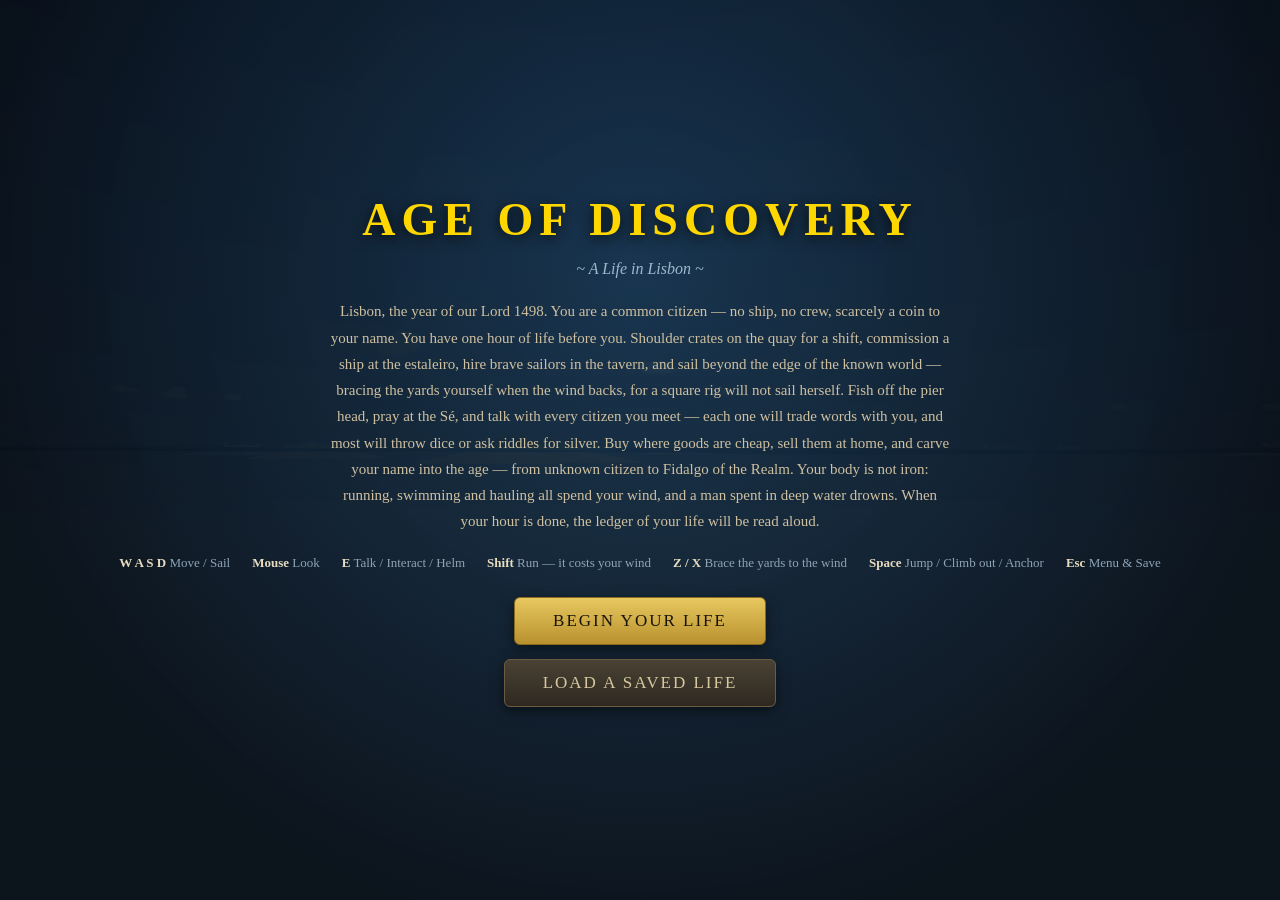
==== age-of-discovery/index.html @ ef950ffa "A town to live in: hunger, eateries, neighbours, jobs and a berth in another ship" ====
<!DOCTYPE html>
<html lang="en">
<head>
<meta charset="UTF-8">
<meta name="viewport" content="width=device-width, initial-scale=1.0, maximum-scale=1.0, user-scalable=no">
<title>Age of Discovery — A Life in Lisbon</title>
<link rel="icon" href="data:image/svg+xml,%3Csvg xmlns='http://www.w3.org/2000/svg' viewBox='0 0 32 32'%3E%3Ctext y='26' font-size='26'%3E%E2%9A%93%3C/text%3E%3C/svg%3E">
<style>
  * { margin: 0; padding: 0; box-sizing: border-box; }
  html, body {
    width: 100%; height: 100%; overflow: hidden;
    background: #0a1622; color: #e8dcc0;
    font-family: Georgia, 'Times New Roman', serif;
    user-select: none; -webkit-user-select: none;
  }
  #c { position: fixed; inset: 0; width: 100%; height: 100%; display: block; cursor: crosshair; }
  .hidden { display: none !important; }

  .panel {
    background: linear-gradient(135deg, rgba(30,25,15,0.90), rgba(14,11,7,0.92));
    border: 1px solid rgba(200,170,80,0.45);
    border-radius: 8px;
    box-shadow: 0 4px 18px rgba(0,0,0,0.55);
  }

  #loading {
    position: fixed; inset: 0; z-index: 100;
    background: radial-gradient(ellipse at center, #16324a 0%, #0a1622 100%);
    display: flex; flex-direction: column; align-items: center; justify-content: center; gap: 18px;
  }
  #loading h2 { color: #ffd700; font-size: 28px; letter-spacing: 3px; }
  #loadingText { color: #b8a878; font-size: 14px; }
  .spinner {
    width: 46px; height: 46px; border-radius: 50%;
    border: 3px solid rgba(200,170,80,0.25); border-top-color: #ffd700;
    animation: spin 0.9s linear infinite;
  }
  @keyframes spin { to { transform: rotate(360deg); } }
  #loadErr { display: none; max-width: 420px; text-align: center; color: #e0b0b0; font-size: 14px; line-height: 1.6; }

  .screen {
    position: fixed; inset: 0; z-index: 60;
    background: radial-gradient(ellipse at 50% 30%, rgba(22,50,74,0.94) 0%, rgba(8,14,22,0.97) 75%);
    display: flex; flex-direction: column; align-items: center; justify-content: center;
    gap: 14px; padding: 24px; text-align: center;
  }
  .screen h1 { font-size: 46px; letter-spacing: 6px; color: #ffd700; text-shadow: 0 3px 14px rgba(0,0,0,0.8); }
  .screen .subtitle { color: #9fb8cc; font-style: italic; font-size: 16px; margin-bottom: 6px; }
  .screen .desc { max-width: 620px; color: #cfc0a0; font-size: 15px; line-height: 1.75; margin-bottom: 6px; }
  /* the ledger read aloud at the end of a life */
  .ledger { margin: 12px auto 4px; max-width: 430px; text-align: left; font-size: 14px; }
  .ledger .lrow { display: flex; justify-content: space-between; gap: 18px; padding: 3px 0; border-bottom: 1px dotted rgba(216,198,150,0.22); }
  .ledger .lrow span { color: #b8a884; }
  .ledger .lrow b { color: #f0d090; font-weight: 600; white-space: nowrap; }
  .ledger .lhead { text-align: center; color: #f0d090; letter-spacing: 2px; font-size: 13px; margin-bottom: 4px; }
  .screen .controls-info {
    display: flex; flex-wrap: wrap; gap: 8px 22px; justify-content: center;
    color: #8fa4b5; font-size: 13px; margin-bottom: 12px;
  }
  .screen .controls-info b { color: #e8dcc0; }
  .bigbtn {
    pointer-events: auto; cursor: pointer;
    padding: 13px 38px; font-family: Georgia, serif; font-size: 17px; letter-spacing: 2px;
    color: #1a1408; background: linear-gradient(180deg, #e8c860, #b8912e);
    border: 1px solid #8a6a1e; border-radius: 6px;
    box-shadow: 0 4px 14px rgba(0,0,0,0.5);
    transition: transform .12s, filter .12s;
  }
  .bigbtn:hover { filter: brightness(1.12); transform: translateY(-1px); }
  .bigbtn.secondary { background: linear-gradient(180deg, #4a4234, #2e2820); color: #d8c8a0; border-color: #6a5c40; }

  #hud { position: fixed; inset: 0; pointer-events: none; z-index: 20; }
  /* third person: there is no aiming reticle, and the character stands where
     the dot used to be */
  #crosshair { display: none; }
  #stats { position: absolute; left: 14px; top: 14px; padding: 9px 13px; font-size: 13.5px; min-width: 178px; }
  #stats .row { display: flex; justify-content: space-between; gap: 16px; line-height: 1.65; }
  #stats .k { color: #b3a378; }
  #stats .v { color: #ffd700; font-weight: bold; }
  #stats .v.rep { color: #9fd8ff; }
  #stats .title-line { color: #9fd8ff; font-style: italic; font-size: 12px; margin-top: 3px; }

  #timerWrap { position: absolute; left: 50%; top: 12px; transform: translateX(-50%); padding: 7px 20px; text-align: center; }
  #lifeTimer { font-size: 25px; font-weight: bold; color: #ffd700; letter-spacing: 2px; font-variant-numeric: tabular-nums; }
  #lifeTimer.low { color: #ff5a4a; animation: pulse 1s infinite; }
  @keyframes pulse { 50% { opacity: 0.55; } }
  #gameClock { font-size: 12px; color: #a9c0d0; margin-top: 1px; }
  #contractLine { font-size: 11px; color: #c9b071; margin-top: 3px; letter-spacing: 0.4px; }
  #contractLine.low { color: #ff8a6a; }

  #minimapWrap { position: absolute; right: 14px; top: 14px; padding: 8px; }
  #minimapCanvas { display: block; border-radius: 50%; }
  #minimapLabel { text-align: center; font-size: 10px; letter-spacing: 2px; color: #8fa4b5; margin-top: 5px; }

  #prompt {
    position: absolute; left: 50%; bottom: 17%; transform: translateX(-50%);
    padding: 8px 18px; font-size: 15px; color: #ffe9a8; white-space: nowrap;
  }
  #prompt b { color: #fff; border: 1px solid rgba(255,233,168,0.6); border-radius: 4px; padding: 0 6px; margin-right: 7px; }

  #logPanel {
    position: absolute; left: 14px; bottom: 14px; width: 300px; max-height: 132px;
    overflow-y: auto; padding: 8px 11px; font-size: 12px; line-height: 1.55;
    color: #c8b888; pointer-events: none;
  }
  .log-entry { margin-bottom: 2px; }
  .log-entry .time { color: #7a8a96; margin-right: 6px; }
  .log-entry.new-discovery { color: #ffd700; }
  .log-entry.bad { color: #e89090; }
  .log-entry.good { color: #9fe89f; }

  #cargoBox { position: absolute; right: 14px; bottom: 14px; padding: 8px 12px; font-size: 12px; color: #c8b888; max-width: 210px; }
  #cargoBox .ttl { color: #b3a378; font-size: 10px; letter-spacing: 2px; margin-bottom: 3px; }

  #speedo { position: absolute; right: 18px; top: 46%; transform: translateY(-50%); padding: 10px 12px; text-align: center; width: 104px; }
  #speedo .lbl { font-size: 10px; letter-spacing: 2px; color: #8fa4b5; }
  #speedBarBg { width: 100%; height: 78px; background: rgba(0,0,0,0.45); border-radius: 4px; margin: 6px 0 4px; position: relative; overflow: hidden; }
  #speedFill { position: absolute; bottom: 0; left: 0; right: 0; height: 0%; background: linear-gradient(180deg,#7ec8f0,#2f86b8); transition: height .15s; }
  #speedVal { font-size: 15px; color: #ffd700; font-weight: bold; }
  #helmHint { font-size: 10px; color: #8fa4b5; margin-top: 4px; line-height: 1.4; }

  /* ---- a sailor's body: what is left of it, and what is left in it ---- */
  #vitals { margin-top: 6px; padding-top: 6px; border-top: 1px solid rgba(200,170,80,0.18); }
  .vbar { display: flex; align-items: center; gap: 7px; margin-bottom: 3px; }
  .vbar .vk { font-size: 9px; letter-spacing: 1.1px; color: #8fa4b5; width: 46px; flex: none; }
  .vtrack { flex: 1; height: 7px; border-radius: 3px; background: rgba(0,0,0,0.55);
            box-shadow: inset 0 0 0 1px rgba(0,0,0,0.5); overflow: hidden; }
  .vfill { height: 100%; width: 100%; transition: width .16s linear; }
  .vfill.hp { background: linear-gradient(90deg, #7e2626, #e0604a); }
  .vfill.st { background: linear-gradient(90deg, #7a5f1c, #e8c860); }
  .vfill.hg { background: linear-gradient(90deg, #5e3a12, #e0a03a); }
  .vbar.low .vfill { animation: pulse .9s infinite; }
  .vn { font-size: 10px; color: #b3a378; width: 22px; text-align: right; flex: none;
        font-variant-numeric: tabular-nums; }

  /* ---- the yards: where they are, and where the wind wants them ---- */
  #trimWrap { margin-top: 7px; }
  #trimBar { position: relative; height: 12px; border-radius: 5px; background: rgba(0,0,0,0.55);
             overflow: hidden; box-shadow: inset 0 0 0 1px rgba(0,0,0,0.5); }
  #trimZone { position: absolute; top: 0; bottom: 0; background: rgba(110,215,140,0.55);
              border-left: 1px solid rgba(160,250,180,0.85); border-right: 1px solid rgba(160,250,180,0.85); }
  #trimNeedle { position: absolute; top: -1px; bottom: -1px; width: 3px; background: #ffd700;
                box-shadow: 0 0 6px rgba(255,215,0,0.9); }
  #trimLbl { font-size: 9px; letter-spacing: 1.4px; color: #8fa4b5; margin-top: 3px; }
  #windLbl { font-size: 10px; color: #9fd8ff; margin-top: 2px; }
  #windLbl.bad { color: #ff8a6a; }
  #shiftLine { font-size: 11px; color: #9fe89f; margin-top: 3px; letter-spacing: 0.4px; }
  #shiftLine .num { color: #ffd700; font-weight: bold; }
</style>
</head>
<body>
<style>
  #dialog {
    position: fixed; left: 50%; bottom: 8%; transform: translateX(-50%);
    width: min(680px, calc(100% - 40px)); z-index: 50;
    padding: 20px 24px 18px; pointer-events: auto;
  }
  #dlgHead { display: flex; align-items: center; gap: 14px; margin-bottom: 10px; }
  #dlgPortrait {
    width: 52px; height: 52px; border-radius: 50%; flex: none;
    background: radial-gradient(circle at 35% 30%, #5a4c2e, #241d10);
    border: 2px solid rgba(200,170,80,0.6);
    display: flex; align-items: center; justify-content: center; font-size: 28px;
  }
  #dlgName { font-size: 18px; color: #ffd700; letter-spacing: 1px; }
  #dlgRole { font-size: 12px; color: #8fa4b5; font-style: italic; margin-top: 1px; }
  #dlgText { font-size: 15px; line-height: 1.65; color: #e0d4b4; margin-bottom: 14px; min-height: 24px; }
  #dlgOptions { display: flex; flex-direction: column; gap: 7px; max-height: 46vh; overflow-y: auto; padding-right: 4px; }
  #dlgOptions::-webkit-scrollbar { width: 8px; }
  #dlgOptions::-webkit-scrollbar-track { background: rgba(0,0,0,0.25); border-radius: 4px; }
  #dlgOptions::-webkit-scrollbar-thumb { background: rgba(200,170,80,0.45); border-radius: 4px; }
  .dlg-opt {
    pointer-events: auto; cursor: pointer; text-align: left;
    padding: 10px 14px; font-family: Georgia, serif; font-size: 14.5px;
    color: #e8dcc0; background: rgba(60,50,30,0.55);
    border: 1px solid rgba(200,170,80,0.35); border-radius: 6px;
    transition: background .12s, border-color .12s;
  }
  .dlg-opt:hover { background: rgba(96,80,44,0.7); border-color: rgba(230,200,110,0.75); }
  .dlg-opt .req { display: block; font-size: 11.5px; color: #d98a8a; margin-top: 2px; }
  .dlg-opt .hint { display: block; font-size: 11.5px; color: #93b8a0; margin-top: 2px; font-style: italic; }
  .dlg-opt.disabled { opacity: 0.45; cursor: not-allowed; }
  .dlg-opt.disabled:hover { background: rgba(60,50,30,0.55); border-color: rgba(200,170,80,0.35); }
  /* the conversation clock: patience left, and a warning before they walk off */
  #dlgFoot {
    display: flex; align-items: center; justify-content: space-between; gap: 12px;
    margin-top: 11px; padding-top: 9px; font-size: 11.5px; font-style: italic;
    color: #8fa4b5; border-top: 1px solid rgba(200,170,80,0.16);
  }
  #dlgFoot .pips { font-style: normal; letter-spacing: 3px; color: #b99a52; margin-left: 6px; }
  #dlgFoot .warn { color: #c99a5a; }
  #dlgFoot.low { color: #d9a86a; }
  #dlgFoot.low .pips { color: #c46a4a; }

  #menuPanel, #savePanel { width: min(430px, calc(100% - 40px)); padding: 26px 30px; }
  #menuPanel h2, #savePanel h2 { color: #ffd700; font-size: 22px; letter-spacing: 3px; text-align: center; margin-bottom: 18px; }
  .menu-btn {
    pointer-events: auto; display: block; width: 100%; cursor: pointer;
    padding: 11px; margin-bottom: 9px; font-family: Georgia, serif; font-size: 15px;
    color: #e8dcc0; background: rgba(60,50,30,0.55);
    border: 1px solid rgba(200,170,80,0.4); border-radius: 6px;
  }
  .menu-btn:hover { background: rgba(96,80,44,0.7); }
  .menu-btn.danger { color: #e8b0b0; border-color: rgba(160,80,80,0.5); }
  .save-slot {
    pointer-events: auto; cursor: pointer; width: 100%; text-align: left;
    padding: 11px 14px; margin-bottom: 9px; font-family: Georgia, serif;
    color: #e8dcc0; background: rgba(60,50,30,0.55);
    border: 1px solid rgba(200,170,80,0.4); border-radius: 6px; font-size: 13.5px;
  }
  .save-slot:hover { background: rgba(96,80,44,0.7); }
  .save-slot .slot-title { color: #ffd700; font-size: 15px; }
  .save-slot .slot-meta { color: #8fa4b5; font-size: 12px; margin-top: 2px; }
  .save-slot.empty { color: #7a8a96; font-style: italic; }

  #toast {
    position: fixed; left: 50%; top: 15%; transform: translateX(-50%) translateY(-8px);
    padding: 11px 26px; font-size: 15.5px; color: #ffe9a8; z-index: 55;
    opacity: 0; transition: opacity .25s, transform .25s; pointer-events: none;
    max-width: 80vw; text-align: center;
  }
  #toast.show { opacity: 1; transform: translateX(-50%) translateY(0); }

  #deathFlash {
    position: fixed; inset: 0; z-index: 58; pointer-events: none;
    background: radial-gradient(ellipse at center, rgba(120,10,10,0) 40%, rgba(140,8,8,0.55) 100%);
    opacity: 0; transition: opacity 1.2s;
  }
  #deathFlash.on { opacity: 1; }

  #touchControls { position: fixed; inset: 0; z-index: 30; pointer-events: none; display: none; }
  #touchControls.on { display: block; }
  #stickBase {
    position: absolute; left: 26px; bottom: 26px; width: 118px; height: 118px;
    border-radius: 50%; border: 2px solid rgba(200,170,80,0.35);
    background: rgba(20,16,10,0.35); pointer-events: auto;
  }
  #stickKnob {
    position: absolute; left: 50%; top: 50%; width: 48px; height: 48px;
    margin: -24px 0 0 -24px; border-radius: 50%;
    background: rgba(230,200,110,0.4); border: 1px solid rgba(230,200,110,0.6);
  }
  .touch-btn {
    position: absolute; pointer-events: auto; border-radius: 50%;
    background: rgba(20,16,10,0.5); border: 2px solid rgba(200,170,80,0.4);
    color: #ffe9a8; font-family: Georgia, serif; font-size: 17px;
    display: flex; align-items: center; justify-content: center;
  }
  #btnE { right: 26px; bottom: 96px; width: 66px; height: 66px; }
  #btnSpace { right: 100px; bottom: 40px; width: 56px; height: 56px; font-size: 12px; }
  #btnSpace.on { background: rgba(216,168,64,0.85); border-color: #f0d090; color: #2a2010; }

  @media (max-width: 720px) {
    #logPanel { width: 200px; max-height: 90px; font-size: 11px; }
    #cargoBox { display: none; }
    #stats { font-size: 12px; min-width: 150px; }
    .screen h1 { font-size: 32px; }
  }
</style>

<!-- ==================== LOADING ==================== -->
<div id="loading">
  <h2>AGE OF DISCOVERY</h2>
  <div class="spinner"></div>
  <div id="loadingText">Fitting out your caravel&hellip;</div>
  <div id="loadErr">
    <b>The 3D engine could not be loaded.</b><br><br>
    Your browser was unable to download the Three.js library.<br>
    Check your internet connection, then reload this page.
  </div>
</div>

<!-- ==================== START SCREEN ==================== -->
<div id="startScreen" class="screen">
  <h1>AGE OF DISCOVERY</h1>
  <div class="subtitle">~ A Life in Lisbon ~</div>
  <div class="desc">
    Lisbon, the year of our Lord 1498. You are a common citizen &mdash; no ship, no crew,
    scarcely a coin to your name. You have one hour of life before you.
    Shoulder crates on the quay for a shift, commission a ship at the estaleiro, hire brave sailors
    in the tavern, and sail beyond the edge of the known world &mdash; bracing the yards yourself
    when the wind backs, for a square rig will not sail herself.
    Fish off the pier head, pray at the S&eacute;, and talk with every citizen you meet &mdash;
    each one will trade words with you, and most will throw dice or ask riddles for silver.
    Buy where goods are cheap, sell them at home, and carve your name into the age &mdash;
    from unknown citizen to Fidalgo of the Realm.
    Your body is not iron: running, swimming and hauling all spend your wind, and a man
    spent in deep water drowns.
    When your hour is done, the ledger of your life will be read aloud.
  </div>
  <div class="controls-info">
    <div><b>W A S D</b><span> Move / Sail</span></div>
    <div><b>Mouse</b><span> Look</span></div>
    <div><b>E</b><span> Talk / Interact / Helm</span></div>
    <div><b>Shift</b><span> Run &mdash; it costs your wind</span></div>
    <div><b>Z / X</b><span> Brace the yards to the wind</span></div>
    <div><b>Space</b><span> Jump / Climb out / Anchor</span></div>
    <div><b>Esc</b><span> Menu &amp; Save</span></div>
  </div>
  <button id="beginBtn" class="bigbtn">BEGIN YOUR LIFE</button>
  <button id="loadBtn" class="bigbtn secondary">LOAD A SAVED LIFE</button>
</div>

<canvas id="c"></canvas>

<!-- ==================== HUD ==================== -->
<div id="hud" class="hidden">
  <div id="crosshair"></div>

  <div id="stats" class="panel">
    <div class="row"><span class="k">Gold</span><span class="v" id="goldVal">40</span></div>
    <div class="row"><span class="k">Reputation</span><span class="v rep" id="repVal">0</span></div>
    <div class="row"><span class="k">Crew</span><span class="v" id="crewVal">0</span></div>
    <div class="row"><span class="k">Supplies</span><span class="v" id="foodVal">20</span></div>
    <div class="row"><span class="k">Ship</span><span class="v" id="shipVal">none</span></div>
    <div id="vitals">
      <div class="vbar" id="hpBar"><span class="vk">BODY</span>
        <div class="vtrack"><div class="vfill hp" id="hpFill"></div></div>
        <span class="vn" id="hpVal">100</span></div>
      <div class="vbar" id="stBar"><span class="vk">WIND</span>
        <div class="vtrack"><div class="vfill st" id="stFill"></div></div>
        <span class="vn" id="stVal">100</span></div>
      <div class="vbar" id="hgBar"><span class="vk">HUNGER</span>
        <div class="vtrack"><div class="vfill hg" id="hgFill"></div></div>
        <span class="vn" id="hgVal">100</span></div>
    </div>
    <div class="title-line" id="titleVal">Unknown Citizen</div>
  </div>

  <div id="timerWrap" class="panel">
    <div id="lifeTimer">60:00</div>
    <div id="gameClock">Day 1 &middot; 06:00</div>
    <div id="contractLine" class="hidden"></div>
    <div id="shiftLine" class="hidden"></div>
    <div id="jobLine" class="hidden"></div>
  </div>

  <div id="minimapWrap" class="panel">
    <canvas id="minimapCanvas" width="200" height="200"></canvas>
    <div id="minimapLabel">CHART</div>
  </div>

  <div id="prompt" class="panel hidden"></div>
  <div id="logPanel" class="panel"></div>
  <div id="cargoBox" class="panel"><div class="ttl">CARGO HOLD</div><div id="cargoVal">empty</div></div>

  <div id="speedo" class="panel hidden">
    <div class="lbl">SAIL</div>
    <div id="speedBarBg"><div id="speedFill"></div></div>
    <div id="speedVal">0 kn</div>
    <div id="trimWrap">
      <div id="trimBar"><div id="trimZone"></div><div id="trimNeedle"></div></div>
      <div id="trimLbl">YARDS</div>
    </div>
    <div id="windLbl">wind &mdash;</div>
    <div id="helmHint">W hoist &middot; S reef<br>A / D helm<br>Z / X brace the yards</div>
  </div>
</div>

<!-- ==================== DIALOG ==================== -->
<div id="dialog" class="panel hidden">
  <div id="dlgHead">
    <div id="dlgPortrait">&#129489;</div>
    <div>
      <div id="dlgName">Someone</div>
      <div id="dlgRole">Lisbon</div>
    </div>
  </div>
  <div id="dlgText"></div>
  <div id="dlgOptions"></div>
  <div id="dlgFoot" class="hidden"></div>
</div>

<!-- ==================== PAUSE MENU ==================== -->
<div id="menuPanel" class="screen hidden">
  <div class="panel" style="padding:26px 30px; width:min(430px, calc(100% - 40px));">
    <h2>YOUR LIFE</h2>
    <button class="menu-btn" id="btnResume">Resume</button>
    <button class="menu-btn" id="btnSave">Save Game</button>
    <button class="menu-btn" id="btnLoadMenu">Load Game</button>
    <button class="menu-btn danger" id="btnAbandon">Abandon This Life</button>
  </div>
</div>

<!-- ==================== SAVE / LOAD ==================== -->
<div id="savePanel" class="screen hidden">
  <div class="panel" style="padding:26px 30px; width:min(430px, calc(100% - 40px));">
    <h2 id="savePanelTitle">SAVE GAME</h2>
    <div id="saveSlots"></div>
    <button class="menu-btn" id="btnSaveBack">Back</button>
  </div>
</div>

<!-- ==================== END SCREEN ==================== -->
<div id="endScreen" class="screen hidden">
  <h1 id="endTitle">Voyage Complete</h1>
  <div class="subtitle" id="endSub"></div>
  <div class="desc" id="endSummary"></div>
  <button id="endBtn" class="bigbtn">NEW LIFE</button>
  <button id="endLoadBtn" class="bigbtn secondary">LOAD SAVE</button>
</div>

<div id="toast" class="panel"></div>
<div id="deathFlash"></div>

<!-- ==================== TOUCH ==================== -->
<div id="touchControls">
  <div id="stickBase"><div id="stickKnob"></div></div>
  <div id="btnE" class="touch-btn">E</div>
  <div id="btnSpace" class="touch-btn">JUMP&middot;&#9873;</div>
</div>

<script type="module">
// ============================================================
//  THREE.JS LOADER - several CDNs, ESM first then classic UMD
// ============================================================
const ESM_CDNS = [
  './three.module.min.js',
  'https://cdn.jsdelivr.net/npm/three@0.160.0/build/three.module.js',
  'https://unpkg.com/three@0.160.0/build/three.module.js',
  'https://cdn.staticfile.org/three.js/0.160.0/build/three.module.js',
  'https://lib.baomitu.com/three.js/0.160.0/build/three.module.js',
  'https://esm.sh/three@0.160.0',
];
const UMD_CDNS = [
  'https://cdn.jsdelivr.net/npm/three@0.152.2/build/three.min.js',
  'https://cdn.staticfile.org/three.js/0.152.2/build/three.min.js',
  'https://unpkg.com/three@0.152.2/build/three.min.js',
  'https://lib.baomitu.com/three.js/0.152.2/build/three.min.js',
];

function loadClassicScript(src) {
  return new Promise((resolve, reject) => {
    const s = document.createElement('script');
    s.src = src;
    s.onload = () => resolve();
    s.onerror = () => reject(new Error('failed ' + src));
    document.head.appendChild(s);
  });
}

async function loadThree() {
  for (const src of ESM_CDNS) {
    try {
      const mod = await import(/* @vite-ignore */ src);
      if (mod && mod.WebGLRenderer) return mod;
    } catch (e) { /* try next */ }
  }
  for (const src of UMD_CDNS) {
    try {
      await loadClassicScript(src);
      if (window.THREE && window.THREE.WebGLRenderer) return window.THREE;
    } catch (e) { /* try next */ }
  }
  return null;
}

const THREE = await loadThree();

if (!THREE) {
  document.querySelector('#loading .spinner').style.display = 'none';
  document.getElementById('loadingText').style.display = 'none';
  document.getElementById('loadErr').style.display = 'block';
  throw new Error('Three.js could not be loaded from any CDN');
}

// ============================================================
//  RENDERER / SCENE
// ============================================================
const canvas = document.getElementById('c');
const renderer = new THREE.WebGLRenderer({ canvas, antialias: true });
renderer.setPixelRatio(Math.min(window.devicePixelRatio, 2));
renderer.setSize(window.innerWidth, window.innerHeight);
renderer.shadowMap.enabled = true;
renderer.shadowMap.type = THREE.PCFSoftShadowMap;
renderer.toneMapping = THREE.ACESFilmicToneMapping;
renderer.toneMappingExposure = 1.0;

const scene = new THREE.Scene();
const fogColor = new THREE.Color(0xb8d6ed);
scene.fog = new THREE.Fog(fogColor, 220, 640);

// ---- Sky gradient dome (colours are driven by the time of day) ----
const skyMat = new THREE.ShaderMaterial({
  uniforms: {
    topColor:    { value: new THREE.Color(0x2f74b8) },
    bottomColor: { value: new THREE.Color(0xc4dcee) },
    offset:      { value: 50 },
    exponent:    { value: 0.6 },
  },
  vertexShader: `
    varying vec3 vWorldPosition;
    void main() {
      vec4 worldPosition = modelMatrix * vec4(position, 1.0);
      vWorldPosition = worldPosition.xyz;
      gl_Position = projectionMatrix * modelViewMatrix * vec4(position, 1.0);
    }
  `,
  fragmentShader: `
    uniform vec3 topColor;
    uniform vec3 bottomColor;
    uniform float offset;
    uniform float exponent;
    varying vec3 vWorldPosition;
    void main() {
      float h = normalize(vWorldPosition + offset).y;
      gl_FragColor = vec4(mix(bottomColor, topColor, max(pow(max(h, 0.0), exponent), 0.0)), 1.0);
    }
  `,
  side: THREE.BackSide,
  depthWrite: false,
});
const sky = new THREE.Mesh(new THREE.SphereGeometry(600, 32, 16), skyMat);
scene.add(sky);

// ---- Stars (fade in at night) ----
const starMat = new THREE.PointsMaterial({
  color: 0xdfe8ff, size: 1.6, sizeAttenuation: false,
  transparent: true, opacity: 0, fog: false, depthWrite: false,
});
const starGeo = new THREE.BufferGeometry();
{
  const pts = [];
  for (let i = 0; i < 420; i++) {
    const t = Math.random() * Math.PI * 2;
    const p = Math.acos(Math.random() * 0.95);       // mostly upper sky
    const r = 560;
    pts.push(Math.sin(p) * Math.cos(t) * r, Math.cos(p) * r, Math.sin(p) * Math.sin(t) * r);
  }
  starGeo.setAttribute('position', new THREE.Float32BufferAttribute(pts, 3));
}
const stars = new THREE.Points(starGeo, starMat);
scene.add(stars);

// ---- Lights ----
const ambient = new THREE.AmbientLight(0xc8d8e8, 0.75);
scene.add(ambient);

const sunLight = new THREE.DirectionalLight(0xfff0d0, 2.1);
sunLight.castShadow = true;
sunLight.shadow.mapSize.width = 2048;
sunLight.shadow.mapSize.height = 2048;
sunLight.shadow.camera.near = 10;
sunLight.shadow.camera.far = 620;
sunLight.shadow.camera.left = -130;
sunLight.shadow.camera.right = 130;
sunLight.shadow.camera.top = 130;
sunLight.shadow.camera.bottom = -130;
sunLight.shadow.bias = -0.0006;
scene.add(sunLight);
scene.add(sunLight.target);

const hemiLight = new THREE.HemisphereLight(0xbfe0ff, 0x2a5a7a, 0.7);
scene.add(hemiLight);

const fillLight = new THREE.DirectionalLight(0xcfe4ff, 0.7);
fillLight.position.set(-120, 70, -110);
scene.add(fillLight);

// ============================================================
//  OCEAN
// ============================================================
const SEA_SIZE = 1200;
// The chart is twice the size it was, so the water had to grow with it: the
// old plane stopped 350 m past Timor and you could see the edge of the world
// from her anchorage. Same vertex spacing as before (22.5 m), more of them.
const oceanGeo = new THREE.PlaneGeometry(SEA_SIZE * 4.2, SEA_SIZE * 4.2, 224, 224);
const oceanMat = new THREE.ShaderMaterial({
  uniforms: {
    time:        { value: 0 },
    oceanColor:  { value: new THREE.Color(0x2f86b8) },
    deepColor:   { value: new THREE.Color(0x11496e) },
    foamColor:   { value: new THREE.Color(0xd6eeff) },
    skyReflect:  { value: new THREE.Color(0x9fccef) },
    hazeColor:   { value: new THREE.Color(0xbdd9ee) },
    sunDir:      { value: new THREE.Vector3(120, 180, 90).normalize() },
    dayFactor:   { value: 1 },
  },
  vertexShader: `
    uniform float time;
    varying vec3 vWorldPos;
    varying float vWaveHeight;
    void main() {
      vec3 pos = position;
      float wave1 = sin(pos.x * 0.02 + time * 0.8) * cos(pos.y * 0.02 + time * 0.6) * 0.70;
      float wave2 = sin(pos.x * 0.05 + time * 1.2) * cos(pos.y * 0.04 + time * 0.9) * 0.35;
      float wave3 = sin(pos.x * 0.1 + time * 1.5) * 0.15;
      pos.z = wave1 + wave2 + wave3;
      vWaveHeight = pos.z;
      vec4 worldPos = modelMatrix * vec4(pos, 1.0);
      vWorldPos = worldPos.xyz;
      gl_Position = projectionMatrix * viewMatrix * worldPos;
    }
  `,
  fragmentShader: `
    uniform vec3 oceanColor;
    uniform vec3 deepColor;
    uniform vec3 foamColor;
    uniform vec3 skyReflect;
    uniform vec3 hazeColor;
    uniform float dayFactor;
    uniform vec3 sunDir;
    uniform float time;
    varying vec3 vWorldPos;
    varying float vWaveHeight;

    vec3 waterNormal(vec2 p, float t) {
      // several wave trains at unrelated angles and frequencies, so the sea does
      // not read as regular corduroy stripes
      float gx = cos(p.x * 0.33 + t * 1.7) * 0.34
               + cos((p.x + p.y) * 0.19 - t * 0.8) * 0.17
               + cos((p.x * 0.7 + p.y * 0.7) * 0.21 + t * 1.4) * 0.13
               + cos(p.x * 0.9 + p.y * 0.4 + t * 2.3) * 0.07;
      float gz = cos(p.y * 0.41 + t * 1.2) * 0.34
               + cos((p.x + p.y) * 0.19 - t * 0.8) * 0.17
               + cos((p.x * 0.7 - p.y * 0.7) * 0.23 - t * 1.3) * 0.13
               + cos(p.y * 0.85 - p.x * 0.3 + t * 2.1) * 0.07;
      return normalize(vec3(-gx * 0.6, 1.0, -gz * 0.6));
    }

    void main() {
      vec2 p = vWorldPos.xz;
      float depth = clamp((vWaveHeight + 1.2) / 2.4, 0.0, 1.0);
      vec3 color = mix(deepColor, oceanColor, depth);

      vec3 normal = waterNormal(p, time);
      vec3 viewDir = normalize(cameraPosition - vWorldPos);

      float fres = pow(1.0 - max(dot(normal, viewDir), 0.0), 3.0);
      color = mix(color, skyReflect, fres * 0.65);

      float spec = pow(max(dot(reflect(-sunDir, normal), viewDir), 0.0), 90.0);
      color += vec3(1.0, 0.97, 0.88) * spec * 1.6 * dayFactor;

      float glint = pow(max(dot(reflect(-sunDir, normal), viewDir), 0.0), 12.0);
      color += vec3(1.0, 0.95, 0.82) * glint * 0.18 * dayFactor;

      float foam = smoothstep(0.85, 1.15, vWaveHeight) * 0.6;
      color = mix(color, foamColor, foam);

      // Distance haze - camera relative, so the horizon fades anywhere on the map
      float dist = length(p - cameraPosition.xz);
      float fade = smoothstep(220.0, 640.0, dist);
      color = mix(color, hazeColor, fade);

      gl_FragColor = vec4(color, 1.0);
    }
  `,
});
const ocean = new THREE.Mesh(oceanGeo, oceanMat);
ocean.rotation.x = -Math.PI / 2;
ocean.receiveShadow = true;
scene.add(ocean);

// Same wave function as the shader, so floating objects sit on the surface
function waveHeightAt(x, z, t) {
  const py = -z;
  const w1 = Math.sin(x * 0.02 + t * 0.8) * Math.cos(py * 0.02 + t * 0.6) * 0.70;
  const w2 = Math.sin(x * 0.05 + t * 1.2) * Math.cos(py * 0.04 + t * 0.9) * 0.35;
  const w3 = Math.sin(x * 0.1 + t * 1.5) * 0.15;
  return w1 + w2 + w3;
}

// ---- Foam sprite texture ----
function makeFoamTexture() {
  const size = 256;
  const cv = document.createElement('canvas');
  cv.width = cv.height = size;
  const ctx = cv.getContext('2d');
  const g = ctx.createRadialGradient(size/2, size/2, 0, size/2, size/2, size/2);
  g.addColorStop(0.0, 'rgba(255,255,255,0.95)');
  g.addColorStop(0.35, 'rgba(255,255,255,0.55)');
  g.addColorStop(0.65, 'rgba(255,255,255,0.18)');
  g.addColorStop(1.0, 'rgba(255,255,255,0)');
  ctx.fillStyle = g;
  ctx.fillRect(0, 0, size, size);
  const tex = new THREE.CanvasTexture(cv);
  tex.colorSpace = THREE.SRGBColorSpace || undefined;
  return tex;
}

// ---- Wake around the hull ----
const wakeGroup = new THREE.Group();
const foamTex = makeFoamTexture();
const hullFoam = new THREE.Mesh(
  new THREE.PlaneGeometry(16, 22),
  new THREE.MeshBasicMaterial({ map: foamTex, transparent: true, opacity: 0.45, depthWrite: false })
);
hullFoam.rotation.x = -Math.PI / 2;
hullFoam.position.y = 0.08;
wakeGroup.add(hullFoam);
const wakeTrail = new THREE.Mesh(
  new THREE.PlaneGeometry(12, 60),
  new THREE.MeshBasicMaterial({ map: foamTex, transparent: true, opacity: 0.0, depthWrite: false })
);
wakeTrail.rotation.x = -Math.PI / 2;
wakeTrail.position.set(0, 0.06, -34);
wakeGroup.add(wakeTrail);
scene.add(wakeGroup);

// ---- Sun disc ----
const sunTex = (() => {
  const s = 128;
  const cv = document.createElement('canvas');
  cv.width = cv.height = s;
  const ctx = cv.getContext('2d');
  const g = ctx.createRadialGradient(s/2, s/2, 0, s/2, s/2, s/2);
  g.addColorStop(0.0, 'rgba(255,255,245,1)');
  g.addColorStop(0.25, 'rgba(255,248,220,0.9)');
  g.addColorStop(0.55, 'rgba(255,235,190,0.25)');
  g.addColorStop(1.0, 'rgba(255,230,180,0)');
  ctx.fillStyle = g;
  ctx.fillRect(0, 0, s, s);
  return new THREE.CanvasTexture(cv);
})();
const sunSprite = new THREE.Sprite(new THREE.SpriteMaterial({
  map: sunTex, transparent: true, depthWrite: false, fog: false,
}));
sunSprite.scale.set(110, 110, 1);
scene.add(sunSprite);
// ============================================================
//  SHIP (procedural caravel, built per-instance so the player
//  can own anything from a skiff to a nau)
// ============================================================
// ---- Canvas sail cloth: seams, bands and wear, so a sail reads as canvas
//      instead of a flat white slab when you stand under it at the helm ----
function makeSailTexture() {
  const cv = document.createElement('canvas');
  cv.width = 256; cv.height = 128;
  const ctx = cv.getContext('2d');
  ctx.fillStyle = '#f3ead4';
  ctx.fillRect(0, 0, 256, 128);
  // horizontal cloth bands (reef bands)
  for (let y = 0; y < 128; y += 32) {
    ctx.fillStyle = 'rgba(120,104,76,0.22)';
    ctx.fillRect(0, y, 256, 2);
    ctx.fillStyle = 'rgba(255,255,255,0.28)';
    ctx.fillRect(0, y + 2, 256, 1);
  }
  // vertical seams between cloth widths
  for (let x = 0; x <= 256; x += 32) {
    ctx.fillStyle = 'rgba(120,104,76,0.18)';
    ctx.fillRect(x, 0, 1.5, 128);
  }
  // stains and wear
  for (let i = 0; i < 300; i++) {
    ctx.fillStyle = `rgba(96,84,60,${(Math.random() * 0.08).toFixed(3)})`;
    ctx.fillRect(Math.random() * 256, Math.random() * 128, 4 + Math.random() * 22, 2 + Math.random() * 7);
  }
  const tex = new THREE.CanvasTexture(cv);
  tex.wrapS = tex.wrapT = THREE.RepeatWrapping;
  tex.repeat.set(2.5, 1.5);
  tex.anisotropy = 4;
  if (THREE.SRGBColorSpace) tex.colorSpace = THREE.SRGBColorSpace;
  return tex;
}
const SAIL_TEX = makeSailTexture();

const MAT = {
  hull:   new THREE.MeshStandardMaterial({ color: 0x7a4a22, roughness: 0.78, metalness: 0.05 }),
  trim:   new THREE.MeshStandardMaterial({ color: 0x2e1b0c, roughness: 0.85 }),
  deck:   new THREE.MeshStandardMaterial({ color: 0xc9a06a, roughness: 0.85 }),
  mast:   new THREE.MeshStandardMaterial({ color: 0x6b4a24, roughness: 0.9 }),
  sail:   new THREE.MeshStandardMaterial({
            map: SAIL_TEX, color: 0xffffff, roughness: 0.95, side: THREE.DoubleSide,
            emissive: 0x4a4436, emissiveIntensity: 0.16,
          }),
  gold:   new THREE.MeshStandardMaterial({ color: 0xd9b24a, roughness: 0.35, metalness: 0.7 }),
  flag:   new THREE.MeshStandardMaterial({ color: 0xb4262a, roughness: 0.9, side: THREE.DoubleSide }),
};

// Build a lofted hull from cross-section stations.
function buildHullGeometry() {
  const stations = [
    { z: -4.4, w: 0.55, keel: 0.15, deck: 1.55 },
    { z: -3.4, w: 1.45, keel: -0.55, deck: 1.70 },
    { z: -2.0, w: 1.95, keel: -0.85, deck: 1.80 },
    { z:  0.0, w: 2.10, keel: -0.95, deck: 1.85 },
    { z:  1.8, w: 2.00, keel: -0.85, deck: 1.85 },
    { z:  3.2, w: 1.55, keel: -0.55, deck: 1.80 },
    { z:  4.3, w: 0.75, keel: -0.05, deck: 1.75 },
    { z:  5.0, w: 0.10, keel: 0.55, deck: 1.70 },
  ];
  const SEG = 14;
  const positions = [];
  const indices = [];

  for (let i = 0; i < stations.length; i++) {
    const s = stations[i];
    for (let j = 0; j < SEG; j++) {
      const u = j / (SEG - 1);
      const x = (u * 2 - 1) * s.w;
      const t = Math.abs(u * 2 - 1);
      const y = s.keel + (s.deck - s.keel) * Math.pow(t, 1.7);
      positions.push(x, y, s.z);
    }
  }
  for (let i = 0; i < stations.length - 1; i++) {
    for (let j = 0; j < SEG - 1; j++) {
      const a = i * SEG + j;
      const b = a + 1;
      const c = a + SEG;
      const d = c + 1;
      indices.push(a, c, b, b, c, d);
    }
  }

  const geo = new THREE.BufferGeometry();
  geo.setAttribute('position', new THREE.Float32BufferAttribute(positions, 3));
  geo.setIndex(indices);
  geo.computeVertexNormals();
  return { geo, stations };
}

function buildDeckGeometry(stations) {
  const positions = [];
  const indices = [];
  stations.forEach((s, i) => {
    const w = Math.max(0.05, s.w * 0.96);
    positions.push(-w, s.deck - 0.06, s.z);
    positions.push( w, s.deck - 0.06, s.z);
  });
  for (let i = 0; i < stations.length - 1; i++) {
    const a = i * 2, b = a + 1, c = a + 2, d = a + 3;
    // wound so the plank surface faces UP. The old order gave the deck a
    // downward normal, so with a single-sided material the whole deck was
    // invisible from above and you looked straight into the bilges -- which
    // the player's ship hid under its hatches and planks, and every other
    // ship did not.
    indices.push(a, c, b, b, c, d);
  }
  const geo = new THREE.BufferGeometry();
  geo.setAttribute('position', new THREE.Float32BufferAttribute(positions, 3));
  geo.setIndex(indices);
  geo.computeVertexNormals();
  return geo;
}

// Returns a ship model group (bow along local +Z) with userData.sails / flag
function buildShipModel(scale = 1) {
  const shipModel = new THREE.Group();

  const { geo: hullGeo, stations } = buildHullGeometry();
  const hull = new THREE.Mesh(hullGeo, MAT.hull);
  hull.castShadow = true;
  hull.receiveShadow = true;
  shipModel.add(hull);

  const stripe = new THREE.Mesh(hullGeo.clone(), new THREE.MeshStandardMaterial({
    color: 0x241408, roughness: 0.9, transparent: true, opacity: 0.85,
  }));
  stripe.scale.set(1.004, 1.0, 1.004);
  stripe.position.y = -0.28;
  shipModel.add(stripe);

  const deck = new THREE.Mesh(buildDeckGeometry(stations), MAT.deck);
  deck.receiveShadow = true;
  shipModel.add(deck);

  for (let i = -3; i <= 3; i++) {
    const plank = new THREE.Mesh(new THREE.BoxGeometry(0.035, 0.02, 7.6), MAT.trim);
    plank.position.set(i * 0.52, 1.80, 0.2);
    shipModel.add(plank);
  }

  for (const side of [-1, 1]) {
    for (let i = 0; i < stations.length - 1; i++) {
      const s0 = stations[i], s1 = stations[i + 1];
      const len = Math.hypot(s1.z - s0.z, s1.w - s0.w);
      const rail = new THREE.Mesh(new THREE.BoxGeometry(0.09, 0.42, len + 0.05), MAT.trim);
      rail.position.set(side * (s0.w + s1.w) / 2 * 0.99,
                        (s0.deck + s1.deck) / 2 + 0.16,
                        (s0.z + s1.z) / 2);
      rail.rotation.y = Math.atan2(s1.w - s0.w, s1.z - s0.z) * side;
      rail.castShadow = true;
      shipModel.add(rail);
    }
  }

  const mainMastH = 13;
  const mast = new THREE.Mesh(new THREE.CylinderGeometry(0.14, 0.22, mainMastH, 10), MAT.mast);
  mast.position.set(0, 1.85 + mainMastH / 2, 0.2);
  mast.castShadow = true;
  shipModel.add(mast);

  const foreH = 10;
  const foremast = new THREE.Mesh(new THREE.CylinderGeometry(0.12, 0.19, foreH, 10), MAT.mast);
  foremast.position.set(0, 1.85 + foreH / 2, -2.6);
  foremast.castShadow = true;
  shipModel.add(foremast);

  const mizzenH = 7;
  const mizzen = new THREE.Mesh(new THREE.CylinderGeometry(0.1, 0.15, mizzenH, 8), MAT.mast);
  mizzen.position.set(0, 1.85 + mizzenH / 2, 3.1);
  mizzen.castShadow = true;
  shipModel.add(mizzen);

  function addYard(y, z, halfWidth) {
    const yard = new THREE.Mesh(new THREE.CylinderGeometry(0.075, 0.075, halfWidth * 2, 8), MAT.mast);
    yard.rotation.z = Math.PI / 2;
    yard.position.set(0, y, z);
    yard.castShadow = true;
    shipModel.add(yard);
  }
  addYard(1.85 + mainMastH * 0.78, 0.2, 3.1);
  addYard(1.85 + mainMastH * 0.44, 0.2, 3.4);
  addYard(1.85 + foreH * 0.80, -2.6, 2.4);
  addYard(1.85 + foreH * 0.42, -2.6, 2.6);
  addYard(1.85 + mizzenH * 0.75, 3.1, 1.6);

  const sails = [];
  // a per-ship cloth: the canvas has to be able to go see-through when it
  // stands between the third-person lens and the man walking the deck
  const sailMat = MAT.sail.clone();
  sailMat.transparent = true;
  function addSail(w, h, y, z, curve = 0.35) {
    const geo = new THREE.PlaneGeometry(w, h, 10, 10);
    const mesh = new THREE.Mesh(geo, sailMat);
    mesh.position.set(0, y, z);
    mesh.castShadow = true;
    shipModel.add(mesh);
    sails.push({ mesh, geo, w, h });
    return mesh;
  }
  addSail(5.9, 4.6, 1.85 + mainMastH * 0.60, 0.2);
  addSail(5.0, 3.2, 1.85 + mainMastH * 0.90, 0.2);
  addSail(4.5, 3.6, 1.85 + foreH * 0.60, -2.6);
  addSail(3.6, 2.4, 1.85 + foreH * 0.92, -2.6);
  addSail(3.0, 2.4, 1.85 + mizzenH * 0.55, 3.1);

  const bowsprit = new THREE.Mesh(new THREE.CylinderGeometry(0.09, 0.13, 4.2, 8), MAT.mast);
  bowsprit.position.set(0, 2.4, -5.6);
  bowsprit.rotation.x = -Math.PI / 2 - 0.32;
  bowsprit.castShadow = true;
  shipModel.add(bowsprit);

  const rigMat = new THREE.LineBasicMaterial({ color: 0x1a1208, transparent: true, opacity: 0.55 });
  function rope(x1, y1, z1, x2, y2, z2) {
    const g = new THREE.BufferGeometry().setFromPoints([
      new THREE.Vector3(x1, y1, z1), new THREE.Vector3(x2, y2, z2),
    ]);
    shipModel.add(new THREE.Line(g, rigMat));
  }
  const mainTop = 1.85 + mainMastH;
  const foreTop = 1.85 + foreH;
  rope(0, mainTop, 0.2, 0, 2.0, -4.6);
  rope(0, mainTop, 0.2, 0, 2.0, 4.4);
  rope(0, mainTop, 0.2, -2.0, 1.9, 0.2);
  rope(0, mainTop, 0.2, 2.0, 1.9, 0.2);
  rope(0, foreTop, -2.6, 0, 2.0, -5.4);
  rope(0, foreTop, -2.6, -1.6, 1.9, -2.6);
  rope(0, foreTop, -2.6, 1.6, 1.9, -2.6);

  const cabin = new THREE.Mesh(new THREE.BoxGeometry(2.9, 1.35, 2.4), MAT.trim);
  cabin.position.set(0, 2.5, 2.6);
  cabin.castShadow = true;
  shipModel.add(cabin);

  const cabinTop = new THREE.Mesh(new THREE.BoxGeometry(3.3, 0.16, 2.8), MAT.hull);
  cabinTop.position.set(0, 3.2, 2.6);
  shipModel.add(cabinTop);

  const winMat = new THREE.MeshBasicMaterial({ color: 0xffcc66 });
  for (let i = -1; i <= 1; i++) {
    const win = new THREE.Mesh(new THREE.PlaneGeometry(0.42, 0.42), winMat);
    win.position.set(i * 0.85, 2.62, 3.81);
    shipModel.add(win);
  }

  const figurehead = new THREE.Mesh(new THREE.ConeGeometry(0.3, 1.1, 8), MAT.gold);
  figurehead.position.set(0, 2.0, -5.15);
  figurehead.rotation.x = -Math.PI / 2.2;
  shipModel.add(figurehead);

  const lantern = new THREE.Mesh(new THREE.SphereGeometry(0.28, 10, 8), new THREE.MeshBasicMaterial({ color: 0xffdd88 }));
  lantern.position.set(0, 3.55, 3.6);
  shipModel.add(lantern);

  // ---- rigging: shrouds and ratlines, the ladder-work of a square-rigger ----
  function shroud(x1, y1, z1, x2, y2, z2) { rope(x1, y1, z1, x2, y2, z2); }
  function ratlines(mastX, mastZ, topY, footY, spread) {
    const steps = 7;
    for (let i = 0; i <= steps; i++) {
      const t = i / steps;
      const y = topY + (footY - topY) * t;
      // the deadeye chain slants inward as it rises
      const x = mastX + spread * (1 - t * 0.55);
      rope(mastX, y, mastZ, x, y, mastZ + spread * 0.12);
      rope(mastX, y, mastZ, -x, y, mastZ + spread * 0.12);
      if (i > 0) {
        const py = topY + (footY - topY) * ((i - 1) / steps);
        const px = mastX + spread * (1 - ((i - 1) / steps) * 0.55);
        rope(px, py, mastZ + spread * 0.12, x, y, mastZ + spread * 0.12);
        rope(-px, py, mastZ + spread * 0.12, -x, y, mastZ + spread * 0.12);
      }
    }
  }
  ratlines(0, 0.2, 1.85 + mainMastH * 0.92, 1.95, 2.5);
  ratlines(0, -2.6, 1.85 + foreH * 0.90, 1.95, 2.0);
  ratlines(0, 3.1, 1.85 + mizzenH * 0.88, 1.95, 1.5);
  // backstays over the top of each mast
  shroud(0, mainTop, 0.2, -2.1, 1.95, 3.9);
  shroud(0, mainTop, 0.2, 2.1, 1.95, 3.9);
  shroud(0, mainTop, 0.2, -2.1, 1.95, -4.4);
  shroud(0, mainTop, 0.2, 2.1, 1.95, -4.4);

  // ---- fighting tops: small platforms at the mastheads ----
  for (const [mz, mh] of [[0.2, mainMastH], [-2.6, foreH]]) {
    const ty = 1.85 + mh * 0.96;
    const top = new THREE.Mesh(new THREE.CylinderGeometry(0.85, 0.7, 0.16, 10), MAT.trim);
    top.position.set(0, ty, mz);
    top.castShadow = true;
    shipModel.add(top);
    const rim = new THREE.Mesh(new THREE.TorusGeometry(0.82, 0.05, 5, 12), MAT.trim);
    rim.position.set(0, ty + 0.14, mz);
    rim.rotation.x = Math.PI / 2;
    shipModel.add(rim);
  }

  // ---- deck fittings: hatches, the capstan, the mast step ----
  for (const hz of [-0.6, 1.4]) {
    const hatch = new THREE.Mesh(new THREE.BoxGeometry(1.7, 0.14, 1.7), MAT.trim);
    hatch.position.set(0, 1.94, hz);
    hatch.castShadow = true;
    hatch.receiveShadow = true;
    shipModel.add(hatch);
    const coam = new THREE.Mesh(new THREE.BoxGeometry(1.9, 0.2, 0.14), MAT.trim);
    coam.position.set(0, 2.02, hz - 0.85);
    shipModel.add(coam);
    const coam2 = coam.clone(); coam2.position.z = hz + 0.85; shipModel.add(coam2);
  }
  const capstan = new THREE.Mesh(new THREE.CylinderGeometry(0.42, 0.5, 0.8, 10), MAT.mast);
  capstan.position.set(0, 2.25, -1.9);
  capstan.castShadow = true;
  shipModel.add(capstan);
  const capTop = new THREE.Mesh(new THREE.CylinderGeometry(0.46, 0.46, 0.08, 10), MAT.trim);
  capTop.position.set(0, 2.68, -1.9);
  shipModel.add(capTop);
  const step = new THREE.Mesh(new THREE.CylinderGeometry(0.55, 0.7, 0.22, 10), MAT.trim);
  step.position.set(0, 1.96, 0.2);
  shipModel.add(step);

  // ---- gunwale wale: the thick strake that takes the pounding ----
  for (const side of [-1, 1]) {
    for (let i = 0; i < stations.length - 1; i++) {
      const s0 = stations[i], s1 = stations[i + 1];
      const len = Math.hypot(s1.z - s0.z, s1.w - s0.w);
      const wale = new THREE.Mesh(new THREE.BoxGeometry(0.16, 0.34, len + 0.06), MAT.hull);
      wale.position.set(side * (s0.w + s1.w) / 2 * 1.005,
                        1.72,
                        (s0.z + s1.z) / 2);
      wale.rotation.y = Math.atan2(s1.w - s0.w, s1.z - s0.z) * side;
      wale.castShadow = true;
      shipModel.add(wale);
    }
  }

  // ---- rudder and tiller at the stern ----
  const rudder = new THREE.Mesh(new THREE.BoxGeometry(0.12, 2.0, 1.1), MAT.trim);
  rudder.position.set(0, 0.85, 4.5);
  rudder.rotation.x = 0.06;
  rudder.castShadow = true;
  shipModel.add(rudder);
  const tiller = new THREE.Mesh(new THREE.BoxGeometry(0.1, 0.1, 1.6), MAT.mast);
  tiller.position.set(0, 1.95, 3.9);
  shipModel.add(tiller);

  // ---- anchor stowed at the bow, and its cable ----
  const shank = new THREE.Mesh(new THREE.CylinderGeometry(0.06, 0.06, 1.5, 6), MAT.iron);
  shank.position.set(0.55, 1.55, -4.3);
  shank.rotation.z = 0.4;
  shipModel.add(shank);
  for (const s of [-1, 1]) {
    const fluke = new THREE.Mesh(new THREE.ConeGeometry(0.16, 0.5, 5), MAT.iron);
    fluke.position.set(0.55 + s * 0.32, 1.35, -4.3);
    fluke.rotation.z = s * 1.2;
    shipModel.add(fluke);
  }
  const ring = new THREE.Mesh(new THREE.TorusGeometry(0.13, 0.035, 5, 10), MAT.iron);
  ring.position.set(0.55, 2.3, -4.3);
  shipModel.add(ring);
  rope(0.55, 2.42, -4.3, 0, 2.1, -3.2);

  const flagGeo = new THREE.PlaneGeometry(1.6, 0.85, 6, 4);
  const flag = new THREE.Mesh(flagGeo, MAT.flag);
  flag.position.set(0.85, mainTop + 0.2, 0.2);
  shipModel.add(flag);
  shipModel.userData.flag = flag;
  shipModel.userData.flagGeo = flagGeo;
  shipModel.userData.sails = sails;
  shipModel.userData.sailMat = sailMat;

  const wheel = new THREE.Mesh(new THREE.TorusGeometry(0.42, 0.06, 6, 14), MAT.trim);
  wheel.position.set(0, 2.35, 1.5);
  wheel.rotation.y = Math.PI / 2;
  shipModel.add(wheel);

  // The hull is modelled with the bow toward -Z, but the game drives ships toward +Z
  // (camera yaw = heading + PI looks along +Z). Turn the model round so the bow leads.
  shipModel.rotation.y = Math.PI;

  // Scale up: a skiff is small, a nau is a great ship
  const outer = new THREE.Group();
  outer.add(shipModel);
  outer.scale.setScalar(scale);
  // userData must live on the OUTER group - that is what the game drives
  outer.userData.sails = shipModel.userData.sails;
  outer.userData.sailMat = shipModel.userData.sailMat;
  outer.userData.flag = shipModel.userData.flag;
  outer.userData.flagGeo = shipModel.userData.flagGeo;
  return outer;
}
// ============================================================
//  CITY KIT - real facades, tiled roofs, paving, colliders
// ============================================================
const clamp01 = (v) => (v < 0 ? 0 : v > 1 ? 1 : v);
const sstep = (t) => { t = clamp01(t); return t * t * (3 - 2 * t); };

function makeCanvasTex(w, h, draw) {
  const cv = document.createElement('canvas');
  cv.width = w; cv.height = h;
  const ctx = cv.getContext('2d');
  draw(ctx, w, h);
  const tex = new THREE.CanvasTexture(cv);
  tex.wrapS = tex.wrapT = THREE.RepeatWrapping;
  tex.anisotropy = 8;
  if (THREE.SRGBColorSpace) tex.colorSpace = THREE.SRGBColorSpace;
  return tex;
}

// One bay of a Lisbon townhouse: plaster wall, shuttered window, iron balcony.
// Tile it (repeat) across a facade - that is what makes a street read as a street.
function texFacade(plaster, shutter, azulejo) {
  return makeCanvasTex(128, 128, (c, w, h) => {
    c.fillStyle = plaster;
    c.fillRect(0, 0, w, h);

    // lime-wash mottling
    for (let i = 0; i < 320; i++) {
      c.fillStyle = `rgba(120,100,70,${(Math.random() * 0.05).toFixed(3)})`;
      c.fillRect(Math.random() * w, Math.random() * h, 2 + Math.random() * 20, 2 + Math.random() * 9);
    }
    // damp staining rising from the floor band
    const damp = c.createLinearGradient(0, h - 30, 0, h);
    damp.addColorStop(0, 'rgba(90,80,60,0)');
    damp.addColorStop(1, 'rgba(90,80,60,0.18)');
    c.fillStyle = damp;
    c.fillRect(0, h - 30, w, 30);

    // azulejo plinth (blue tiles) on some houses
    if (azulejo) {
      c.fillStyle = '#e9eef2';
      c.fillRect(0, h - 16, w, 12);
      for (let x = 0; x < w; x += 8) {
        c.fillStyle = x % 16 === 0 ? 'rgba(46,92,150,0.85)' : 'rgba(70,120,175,0.55)';
        c.fillRect(x + 1, h - 15, 6, 10);
        c.fillStyle = 'rgba(255,255,255,0.6)';
        c.fillRect(x + 3, h - 12, 2, 2);
      }
    }

    // stone lintel + sill
    c.fillStyle = 'rgba(238,232,214,0.92)';
    c.fillRect(30, 24, 68, 7);
    c.fillRect(28, 94, 72, 8);
    c.fillStyle = 'rgba(120,108,86,0.35)';
    c.fillRect(28, 101, 72, 2);

    // shutters (painted louvres)
    for (const sx of [34, 78]) {
      c.fillStyle = shutter;
      c.fillRect(sx, 31, 16, 63);
      c.fillStyle = 'rgba(0,0,0,0.22)';
      for (let y = 34; y < 92; y += 4) c.fillRect(sx + 1, y, 14, 1.5);
      c.fillStyle = 'rgba(255,255,255,0.16)';
      c.fillRect(sx, 31, 2, 63);
    }

    // the window itself: dark room, glazing bars, reflection
    const glass = c.createLinearGradient(50, 31, 50, 92);
    glass.addColorStop(0, '#2b3440');
    glass.addColorStop(0.45, '#4a5b6b');
    glass.addColorStop(1, '#1d2530');
    c.fillStyle = glass;
    c.fillRect(50, 31, 28, 61);
    c.strokeStyle = 'rgba(238,232,214,0.85)';
    c.lineWidth = 2;
    c.strokeRect(50, 31, 28, 61);
    c.beginPath();
    c.moveTo(64, 31); c.lineTo(64, 92);
    c.moveTo(50, 60); c.lineTo(78, 60);
    c.stroke();
    c.fillStyle = 'rgba(255,255,255,0.10)';
    c.beginPath();
    c.moveTo(52, 33); c.lineTo(64, 33); c.lineTo(52, 74);
    c.closePath(); c.fill();

    // wrought-iron balcony
    c.fillStyle = 'rgba(38,34,30,0.9)';
    c.fillRect(30, 90, 68, 3);
    c.fillRect(30, 104, 68, 3);
    for (let x = 31; x < 98; x += 5) c.fillRect(x, 90, 1.4, 14);
  });
}

// Ground floor: door, shop window, stone base
function texGroundFloor(plaster, shutter, shop) {
  return makeCanvasTex(128, 128, (c, w, h) => {
    c.fillStyle = plaster;
    c.fillRect(0, 0, w, h);
    for (let i = 0; i < 220; i++) {
      c.fillStyle = `rgba(110,92,66,${(Math.random() * 0.06).toFixed(3)})`;
      c.fillRect(Math.random() * w, Math.random() * h, 3 + Math.random() * 18, 2 + Math.random() * 8);
    }
    // stone plinth
    c.fillStyle = '#cfc6b2';
    c.fillRect(0, h - 22, w, 22);
    c.fillStyle = 'rgba(90,80,62,0.25)';
    for (let x = 0; x < w; x += 32) c.fillRect(x, h - 22, 2, 22);
    c.fillRect(0, h - 12, w, 2);

    // shop / tavern opening with a timber frame
    c.fillStyle = shop ? '#3a2b1c' : '#4a3626';
    c.fillRect(30, 44, 68, h - 66);
    c.fillStyle = shop ? 'rgba(255,196,110,0.35)' : 'rgba(20,16,12,0.75)';
    c.fillRect(34, 48, 60, h - 74);
    c.strokeStyle = '#5c4128';
    c.lineWidth = 5;
    c.strokeRect(32, 46, 64, h - 70);
    c.beginPath();
    c.moveTo(64, 46); c.lineTo(64, h - 24);
    c.stroke();
    if (shop) {
      // awning stripes over the shop
      for (let x = 28; x < 100; x += 12) {
        c.fillStyle = (x / 12) % 2 ? 'rgba(178,72,58,0.85)' : 'rgba(238,228,204,0.85)';
        c.fillRect(x, 30, 12, 12);
      }
      c.fillStyle = 'rgba(0,0,0,0.18)';
      c.fillRect(28, 42, 72, 2);
    } else {
      c.fillStyle = 'rgba(238,232,214,0.9)';
      c.fillRect(28, 34, 72, 7);
    }
    // iron grille over the lower opening
    c.fillStyle = 'rgba(30,26,22,0.55)';
    for (let x = 36; x < 94; x += 7) c.fillRect(x, h - 34, 2, 12);
  });
}

// Arcade bay for the great square: a stone arch you can actually walk under
function texArcade(plaster) {
  return makeCanvasTex(128, 160, (c, w, h) => {
    c.fillStyle = plaster;
    c.fillRect(0, 0, w, h);
    for (let i = 0; i < 260; i++) {
      c.fillStyle = `rgba(110,92,66,${(Math.random() * 0.05).toFixed(3)})`;
      c.fillRect(Math.random() * w, Math.random() * h, 3 + Math.random() * 20, 2 + Math.random() * 10);
    }
    // rusticated stone piers
    c.fillStyle = '#ded5c0';
    c.fillRect(0, 0, 18, h);
    c.fillRect(w - 18, 0, 18, h);
    c.fillStyle = 'rgba(96,86,66,0.28)';
    for (let y = 0; y < h; y += 16) {
      c.fillRect(0, y, 18, 2);
      c.fillRect(w - 18, y, 18, 2);
    }
    // the arch: dark opening with a stone voussoir ring
    c.fillStyle = '#efe7d2';
    c.beginPath();
    c.moveTo(18, h);
    c.lineTo(18, 74);
    c.quadraticCurveTo(64, 8, 110, 74);
    c.lineTo(110, h);
    c.closePath();
    c.fill();
    c.fillStyle = '#1b1712';
    c.beginPath();
    c.moveTo(26, h);
    c.lineTo(26, 78);
    c.quadraticCurveTo(64, 24, 102, 78);
    c.lineTo(102, h);
    c.closePath();
    c.fill();
    // keystone
    c.fillStyle = '#f4ecd8';
    c.fillRect(58, 14, 12, 18);
  });
}

function texRoofTiles() {
  return makeCanvasTex(128, 128, (c, w, h) => {
    c.fillStyle = '#a85238';
    c.fillRect(0, 0, w, h);
    for (let y = 0; y < h; y += 16) {
      for (let x = 0; x < w; x += 16) {
        const shade = 0.82 + ((x * 7 + y * 13) % 11) / 40;
        c.fillStyle = `rgb(${Math.round(168 * shade)},${Math.round(82 * shade)},${Math.round(56 * shade)})`;
        c.beginPath();
        c.moveTo(x, y + 16);
        c.lineTo(x, y + 6);
        c.quadraticCurveTo(x + 8, y - 4, x + 16, y + 6);
        c.lineTo(x + 16, y + 16);
        c.closePath();
        c.fill();
        c.strokeStyle = 'rgba(70,32,22,0.45)';
        c.lineWidth = 1;
        c.stroke();
      }
    }
    // moss and age
    for (let i = 0; i < 90; i++) {
      c.fillStyle = `rgba(${70 + Math.random() * 30 | 0},${70 + Math.random() * 40 | 0},40,${(Math.random() * 0.14).toFixed(3)})`;
      c.fillRect(Math.random() * w, Math.random() * h, 3 + Math.random() * 10, 2 + Math.random() * 6);
    }
  });
}

function texStone() {
  return makeCanvasTex(128, 128, (c, w, h) => {
    c.fillStyle = '#cbbfa4';
    c.fillRect(0, 0, w, h);
    for (let y = 0; y < h; y += 21) {
      const off = (y / 21) % 2 ? 24 : 0;
      for (let x = -32; x < w; x += 48) {
        const s = 0.9 + ((x + y) % 7) / 24;
        c.fillStyle = `rgb(${Math.round(203 * s)},${Math.round(191 * s)},${Math.round(164 * s)})`;
        c.fillRect(x + off + 1, y + 1, 46, 19);
        c.strokeStyle = 'rgba(120,108,86,0.5)';
        c.strokeRect(x + off + 1, y + 1, 46, 19);
      }
    }
  });
}

// Portuguese calçada: small irregular basalt/limestone setts
function texCobble() {
  return makeCanvasTex(128, 128, (c, w, h) => {
    c.fillStyle = '#b9b2a2';
    c.fillRect(0, 0, w, h);
    for (let i = 0; i < 420; i++) {
      const x = Math.random() * w, y = Math.random() * h, s = 3 + Math.random() * 5;
      const v = 150 + Math.random() * 70;
      c.fillStyle = `rgb(${v | 0},${(v - 6) | 0},${(v - 16) | 0})`;
      c.beginPath();
      c.ellipse(x, y, s, s * 0.72, Math.random() * 3, 0, Math.PI * 2);
      c.fill();
      c.strokeStyle = 'rgba(80,74,64,0.35)';
      c.stroke();
    }
  });
}

// Big slabs for the palace square, laid in a fan pattern
function texSlab() {
  return makeCanvasTex(128, 128, (c, w, h) => {
    c.fillStyle = '#d9d2c0';
    c.fillRect(0, 0, w, h);
    c.strokeStyle = 'rgba(120,112,96,0.45)';
    c.lineWidth = 1.5;
    for (let y = 0; y < h; y += 32) {
      for (let x = 0; x < w; x += 32) {
        c.strokeRect(x + ((y / 32) % 2 ? 16 : 0) - 16, y, 32, 32);
      }
    }
    for (let i = 0; i < 120; i++) {
      c.fillStyle = `rgba(150,140,120,${(Math.random() * 0.16).toFixed(3)})`;
      c.fillRect(Math.random() * w, Math.random() * h, 4 + Math.random() * 14, 3 + Math.random() * 8);
    }
  });
}

const CITY_TEX = {
  roof: texRoofTiles(),
  stone: texStone(),
  cobble: texCobble(),
  slab: texSlab(),
};

const CITY_MAT = {
  stone:  new THREE.MeshStandardMaterial({ map: CITY_TEX.stone, roughness: 0.92 }),
  roof:   new THREE.MeshStandardMaterial({ map: CITY_TEX.roof, roughness: 0.9, side: THREE.DoubleSide }),
  cobble: new THREE.MeshStandardMaterial({ map: CITY_TEX.cobble, roughness: 0.95 }),
  slab:   new THREE.MeshStandardMaterial({ map: CITY_TEX.slab, roughness: 0.9 }),
  timber: new THREE.MeshStandardMaterial({ color: 0x5b4228, roughness: 0.9 }),
  dark:   new THREE.MeshStandardMaterial({ color: 0x2a241d, roughness: 0.9 }),
  iron:   new THREE.MeshStandardMaterial({ color: 0x33302b, roughness: 0.6, metalness: 0.45 }),
  bronze: new THREE.MeshStandardMaterial({ color: 0x6b6244, roughness: 0.45, metalness: 0.65 }),
  glass:  new THREE.MeshStandardMaterial({ color: 0x2a3a46, roughness: 0.25, metalness: 0.2 }),
  water:  new THREE.MeshStandardMaterial({ color: 0x2b6d86, roughness: 0.15, metalness: 0.3 }),
  sail:   new THREE.MeshStandardMaterial({ color: 0xefe6cf, roughness: 0.9, side: THREE.DoubleSide }),
};

// Facade palettes: Lisbon plaster, ochre, rose, azulejo
const FACADE_STYLES = [
  { wall: '#e7d7b6', shutter: '#5c7a58', azulejo: false },
  { wall: '#e3c294', shutter: '#7c4636', azulejo: false },
  { wall: '#dfd6c8', shutter: '#46608a', azulejo: true  },
  { wall: '#d9a066', shutter: '#584030', azulejo: false },
  { wall: '#ece0c8', shutter: '#6b5a38', azulejo: false },
  { wall: '#cfd8d2', shutter: '#3e5a4a', azulejo: true  },
  { wall: '#e8c9c0', shutter: '#5a4a3a', azulejo: false },
];

const FACADE_MATS = FACADE_STYLES.map((s) => ({
  upper: new THREE.MeshStandardMaterial({ map: texFacade(s.wall, s.shutter, s.azulejo), roughness: 0.92 }),
  ground: new THREE.MeshStandardMaterial({ map: texGroundFloor(s.wall, s.shutter, true), roughness: 0.92 }),
  plain: new THREE.MeshStandardMaterial({ map: texGroundFloor(s.wall, s.shutter, false), roughness: 0.92 }),
}));

const ARCADE_MAT = new THREE.MeshStandardMaterial({ map: texArcade('#e9dcc2'), roughness: 0.9 });

// ---- collision / walkable surfaces ----
const COLLIDERS = [];   // { x0, x1, z0, z1, top }  (world space, axis aligned)
const PLATFORMS = [];   // { x0, x1, z0, z1, top }  (walkable tops: quay, pier, steps)

function addColliderBox(x, z, w, d, top, rot = 0) {
  // rotated boxes are approximated by their footprint - the city is on a grid
  const c = Math.abs(Math.cos(rot)), s = Math.abs(Math.sin(rot));
  const hw = (w * c + d * s) / 2, hd = (w * s + d * c) / 2;
  COLLIDERS.push({ x0: x - hw, x1: x + hw, z0: z - hd, z1: z + hd, top });
}
function addPlatform(x, z, w, d, top) {
  PLATFORMS.push({ x0: x - w / 2, x1: x + w / 2, z0: z - d / 2, z1: z + d / 2, top });
}

// A wall box whose side UVs tile by bay / floor, so windows line up floor to floor
function facadeGeo(w, h, d, bay = 3.3, floorH = 3.35) {
  const g = new THREE.BoxGeometry(w, h, d);
  const uv = g.attributes.uv;
  const scaleFace = (f, su, sv) => {
    for (let i = f * 4; i < f * 4 + 4; i++) uv.setXY(i, uv.getX(i) * su, uv.getY(i) * sv);
  };
  scaleFace(0, Math.max(1, Math.round(d / bay)), Math.max(1, Math.round(h / floorH)));
  scaleFace(1, Math.max(1, Math.round(d / bay)), Math.max(1, Math.round(h / floorH)));
  scaleFace(4, Math.max(1, Math.round(w / bay)), Math.max(1, Math.round(h / floorH)));
  scaleFace(5, Math.max(1, Math.round(w / bay)), Math.max(1, Math.round(h / floorH)));
  uv.needsUpdate = true;
  return g;
}

function facadeBox(w, h, d, mat, bay = 3.3, floorH = 3.35) {
  const m = new THREE.Mesh(facadeGeo(w, h, d, bay, floorH), mat);
  m.castShadow = true;
  m.receiveShadow = true;
  return m;
}

// Proper gabled roof: two slopes, two gable ends, overhanging eaves
function gableRoofGeo(w, d, h, ov = 0.5) {
  const W = w + ov * 2, D = d + ov * 2;
  const pos = [], uvs = [];
  const push = (a, b, c, ua, ub, uc) => {
    pos.push(...a, ...b, ...c);
    uvs.push(...ua, ...ub, ...uc);
  };
  const A = [-W / 2, 0, D / 2], B = [W / 2, 0, D / 2], C = [W / 2, 0, -D / 2], Dd = [-W / 2, 0, -D / 2];
  const R1 = [-W / 2, h, 0], R2 = [W / 2, h, 0];
  const tileU = W / 1.6, tileV = Math.hypot(h, D / 2) / 1.6;
  // south slope
  push(A, B, R2, [0, 0], [tileU, 0], [tileU, tileV]);
  push(A, R2, R1, [0, 0], [tileU, tileV], [0, tileV]);
  // north slope
  push(C, Dd, R1, [0, 0], [tileU, 0], [tileU, tileV]);
  push(C, R1, R2, [0, 0], [tileU, tileV], [0, tileV]);
  // gable ends (plaster/stone, no tiles)
  push(Dd, A, R1, [0, 0], [1, 0], [0.5, 1]);
  push(B, C, R2, [0, 0], [1, 0], [0.5, 1]);
  const g = new THREE.BufferGeometry();
  g.setAttribute('position', new THREE.Float32BufferAttribute(pos, 3));
  g.setAttribute('uv', new THREE.Float32BufferAttribute(uvs, 2));
  g.computeVertexNormals();
  return g;
}

function makeGableRoof(w, d, h, mat, ov = 0.5, ridgeAlongX = true) {
  const m = new THREE.Mesh(gableRoofGeo(w, d, h, ov), mat);
  m.castShadow = true;
  m.receiveShadow = true;
  return m;
}

// Append one geometry's triangles as flat vertex triples. BoxGeometry is
// INDEXED, so its 24 vertices must be walked through the index buffer - copying
// the position array alone would stitch triangles out of the wrong vertices and
// tear the mesh apart.
function appendGeo(geo, pos, nor, uv) {
  const p = geo.attributes.position, n = geo.attributes.normal, u = geo.attributes.uv;
  if (geo.index) {
    const idx = geo.index.array;
    for (let i = 0; i < idx.length; i++) {
      const v = idx[i];
      pos.push(p.getX(v), p.getY(v), p.getZ(v));
      nor.push(n.getX(v), n.getY(v), n.getZ(v));
      uv.push(u.getX(v), u.getY(v));
    }
  } else {
    for (let v = 0; v < p.count; v++) {
      pos.push(p.getX(v), p.getY(v), p.getZ(v));
      nor.push(n.getX(v), n.getY(v), n.getZ(v));
      uv.push(u.getX(v), u.getY(v));
    }
  }
}

// Merge many small parts into one mesh per material. A detailed townhouse is
// then a handful of draw calls instead of fifty, which is what lets the whole
// city carry real architectural detail without melting the frame rate.
function mergeParts(parts) {
  const byMat = new Map();
  for (const p of parts) {
    let g = p.geo;
    if (!g) {
      g = new THREE.BoxGeometry(p.w, p.h, p.d);
    }
    if (p.x || p.y || p.z || p.ry) {
      const m = new THREE.Matrix4();
      if (p.ry) m.makeRotationY(p.ry);
      m.setPosition(p.x || 0, p.y || 0, p.z || 0);
      g = g.clone().applyMatrix4(m);
    }
    if (!byMat.has(p.mat)) byMat.set(p.mat, []);
    byMat.get(p.mat).push(g);
  }
  const out = [];
  for (const [mat, geos] of byMat) {
    let pos = [], nor = [], uv = [];
    for (const g of geos) {
      appendGeo(g, pos, nor, uv);
      g.dispose();
    }
    const geo = new THREE.BufferGeometry();
    geo.setAttribute('position', new THREE.Float32BufferAttribute(pos, 3));
    geo.setAttribute('normal', new THREE.Float32BufferAttribute(nor, 3));
    geo.setAttribute('uv', new THREE.Float32BufferAttribute(uv, 2));
    const mesh = new THREE.Mesh(geo, mat);
    mesh.castShadow = true;
    mesh.receiveShadow = true;
    out.push(mesh);
  }
  return out;
}

// ============================================================
//  ISLANDS / TERRAIN
// ============================================================
const ISLAND_MATS = {
  rock:  new THREE.MeshStandardMaterial({ color: 0x7d6f56, roughness: 0.95, flatShading: true }),
  sand:  new THREE.MeshStandardMaterial({ color: 0xe6d5a4, roughness: 0.95 }),
  grass: new THREE.MeshStandardMaterial({ color: 0x5f8f3c, roughness: 0.95, flatShading: true }),
  hill:  new THREE.MeshStandardMaterial({ color: 0x4a6b30, roughness: 0.95, flatShading: true }),
  trunk: new THREE.MeshStandardMaterial({ color: 0x6b4a28, roughness: 0.95 }),
  palm:  new THREE.MeshStandardMaterial({ color: 0x3f7a2a, roughness: 0.95, flatShading: true, side: THREE.DoubleSide }),
  roof:  new THREE.MeshStandardMaterial({ color: 0x9a4030, roughness: 0.85 }),
  wall:  new THREE.MeshStandardMaterial({ color: 0xe8dcc0, roughness: 0.9 }),
  wood:  new THREE.MeshStandardMaterial({ color: 0x8a6a42, roughness: 0.9 }),
  stone: new THREE.MeshStandardMaterial({ color: 0xa89880, roughness: 0.95 }),
  cloth: new THREE.MeshStandardMaterial({ color: 0xc8b078, roughness: 0.95, side: THREE.DoubleSide }),
};

function makePalm(x, y, z, scale, seed) {
  const g = new THREE.Group();
  const trunkH = 3.4 * scale;
  const trunk = new THREE.Mesh(new THREE.CylinderGeometry(0.11 * scale, 0.2 * scale, trunkH, 6), ISLAND_MATS.trunk);
  trunk.position.y = trunkH / 2;
  trunk.rotation.z = (Math.random() - 0.5) * 0.22;
  trunk.castShadow = true;
  g.add(trunk);

  const fronds = 6;
  for (let i = 0; i < fronds; i++) {
    const a = (i / fronds) * Math.PI * 2 + seed;
    const frond = new THREE.Mesh(new THREE.ConeGeometry(0.26 * scale, 1.9 * scale, 4), ISLAND_MATS.palm);
    frond.position.set(Math.cos(a) * 0.85 * scale, trunkH + 0.1 * scale, Math.sin(a) * 0.85 * scale);
    frond.rotation.order = 'YZX';
    frond.rotation.y = -a;
    frond.rotation.z = Math.PI / 2.15 + 0.34;
    frond.scale.set(0.5, 1, 0.16);
    frond.castShadow = true;
    g.add(frond);
  }
  g.position.set(x, y, z);
  return g;
}

// Deterministic PRNG so an island looks the same on every reload
function makeRng(seed) {
  let a = seed >>> 0;
  return function () {
    a = (a + 0x6D2B79F5) | 0;
    let t = Math.imul(a ^ (a >>> 15), 1 | a);
    t = (t + Math.imul(t ^ (t >>> 7), 61 | t)) ^ t;
    return ((t ^ (t >>> 14)) >>> 0) / 4294967296;
  };
}

const TERRAIN_COLORS = {
  wetSand:  new THREE.Color(0xd8c79b),
  sand:     new THREE.Color(0xefdfb4),
  grass:    new THREE.Color(0x82b055),
  grassDk:  new THREE.Color(0x5d8740),
  rock:     new THREE.Color(0x9a8c73),
  rockDk:   new THREE.Color(0x7a6d5b),
};

const TERRAIN_MAT = new THREE.MeshStandardMaterial({
  vertexColors: true, flatShading: true, roughness: 0.96, metalness: 0.0,
  side: THREE.DoubleSide,
});

// ---- Lisbon: a coastal plain for the city, with the castle hill behind it ----
// Local frame: +Z is the river, -Z is inland. The Baixa sits on a flat shelf at
// y = 3 so streets and houses are level, and the ground climbs to the castle.
const LIS_SHORE = 8;

function lisbonHeightAt(x, z) {
  if (x < -240 || x > 240 || z < -390 || z > 150) return -14;   // open water
  if (z > LIS_SHORE) {
    const d = z - LIS_SHORE;
    return -1.6 - Math.min(1, d / 20) * 12;          // river bed
  }
  const inland = LIS_SHORE - z;
  let h = -1.6 + 4.6 * sstep(inland / 7);            // quay shelf at y = 3
  // castle hill (Castelo de Sao Jorge) rising behind the town
  const hx = (x + 6) / 108, hz = (z + 268) / 120;
  h += 58 * Math.exp(-0.5 * (hx * hx + hz * hz)) * sstep((-208 - z) / 44);
  // ridges flanking the city so it sits in a valley
  const side = sstep((Math.abs(x) - 128) / 48);
  h += side * (16 + 9 * Math.sin(z * 0.019) + 5 * Math.cos(x * 0.03));
  return h;
}

function buildLisbonTerrain(seed) {
  const rng = makeRng(seed);
  const X0 = -250, X1 = 250, Z0 = -400, Z1 = 160, CELL = 3.2;
  const NX = Math.round((X1 - X0) / CELL), NZ = Math.round((Z1 - Z0) / CELL);

  const verts = [];
  const heights = new Float32Array((NX + 1) * (NZ + 1));
  for (let j = 0; j <= NZ; j++) {
    for (let i = 0; i <= NX; i++) {
      const x = X0 + i * CELL, z = Z0 + j * CELL;
      heights[j * (NX + 1) + i] = lisbonHeightAt(x, z);
    }
  }

  const pos = [], colors = [];
  const cWet = new THREE.Color(0xd6c69c), cSand = new THREE.Color(0xe6d6ae);
  const cDust = new THREE.Color(0xb3a68c), cGrass = new THREE.Color(0x7ea34f);
  const cGrassDk = new THREE.Color(0x5b7f3c), cRock = new THREE.Color(0x93856c);
  const tmp = new THREE.Color();
  const inCity = (x, z) => z < 8 && z > -204 && Math.abs(x) < 128;

  const tri = (ax, az, bx, bz, cx, cz) => {
    const ay = lisbonHeightAt(ax, az), by = lisbonHeightAt(bx, bz), cy = lisbonHeightAt(cx, cz);
    pos.push(ax, ay, az, bx, by, bz, cx, cy, cz);
    // face normal y for slope shading
    const e1x = bx - ax, e1y = by - ay, e1z = bz - az;
    const e2x = cx - ax, e2y = cy - ay, e2z = cz - az;
    const nx = e1y * e2z - e1z * e2y, ny = e1z * e2x - e1x * e2z, nz = e1x * e2y - e1y * e2x;
    const steep = Math.abs(ny) / Math.max(1e-6, Math.hypot(nx, ny, nz)) < 0.62;
    const h = (ay + by + cy) / 3;
    const mx = (ax + bx + cx) / 3, mz = (az + bz + cz) / 3;
    if (h < 0.3) tmp.copy(cWet);
    else if (h < 1.7) tmp.copy(cSand);
    else if (inCity(mx, mz)) tmp.copy(cDust);
    else if (steep) tmp.copy(cRock);
    else if (h > 44) tmp.copy(cRock);
    else if (h > 22) tmp.copy(cGrassDk);
    else tmp.copy(cGrass);
    const v = 0.92 + (Math.abs(Math.sin(mx * 12.9898 + mz * 78.233) * 43758.5453) % 1) * 0.16;
    tmp.multiplyScalar(v);
    for (let k = 0; k < 3; k++) colors.push(tmp.r, tmp.g, tmp.b);
  };

  for (let j = 0; j < NZ; j++) {
    for (let i = 0; i < NX; i++) {
      const x0 = X0 + i * CELL, x1 = x0 + CELL;
      const z0 = Z0 + j * CELL, z1 = z0 + CELL;
      tri(x0, z0, x0, z1, x1, z0);
      tri(x1, z0, x0, z1, x1, z1);
    }
  }

  const geo = new THREE.BufferGeometry();
  geo.setAttribute('position', new THREE.Float32BufferAttribute(pos, 3));
  geo.setAttribute('color', new THREE.Float32BufferAttribute(colors, 3));
  geo.computeVertexNormals();
  const mesh = new THREE.Mesh(geo, TERRAIN_MAT);
  mesh.castShadow = true;
  mesh.receiveShadow = true;

  // numeric coastline: march out from the centre along a bearing
  const radiusCache = new Map();
  function radiusAt(theta) {
    const key = Math.round(theta * 200) / 200;
    if (radiusCache.has(key)) return radiusCache.get(key);
    const dx = Math.cos(theta), dz = Math.sin(theta);
    let r = 2, last = 2;
    for (let s = 2; s < 420; s += 1.5) {
      if (lisbonHeightAt(dx * s, dz * s) < 0) { last = s; break; }
      r = s; last = s;
    }
    radiusCache.set(key, last);
    return last;
  }

  let maxR = 0;
  for (let a = 0; a < 360; a += 3) maxR = Math.max(maxR, radiusAt(a * Math.PI / 180));

  return { mesh, heightAt: lisbonHeightAt, radiusAt, peak: 58, baseR: 200, maxR, rng };
}

// Build one irregular island: harmonic coastline + ridged height field.
function buildIsland(def, seed) {
  if (def.type === 'home') return buildLisbonTerrain(seed);
  const rng = makeRng(seed);
  const isHome = def.type === 'home';
  const baseR = isHome ? 34 : 21 + rng() * 11;

  const harmonics = [];
  for (let i = 0; i < 5; i++) {
    harmonics.push({
      freq: 2 + i * 2 + Math.floor(rng() * 2),
      amp: (0.17 / (i * 0.85 + 1)) * (0.55 + rng()),
      phase: rng() * Math.PI * 2,
    });
  }
  const elongAmp = 0.06 + rng() * 0.16;
  const elongAngle = rng() * Math.PI * 2;

  const ridge1 = { f: 3 + Math.floor(rng() * 3), p: rng() * 6.283 };
  const ridge2 = { f: 6 + Math.floor(rng() * 4), p: rng() * 6.283 };
  const valley = { f: 2 + Math.floor(rng() * 2), p: rng() * 6.283 };

  // A low, broad island -- not a peak. These used to be `baseR * (0.42..0.80)`,
  // i.e. a 12-25 m cone over a 20 m radius: a 45-degree wall from the waterline
  // that you could not walk up, that a ship could not approach, and whose
  // "beach" was two metres of shingle. Now it is a mound you can stroll up.
  function radiusAt(theta) {
    let r = 1;
    for (const h of harmonics) r += h.amp * Math.sin(h.freq * theta + h.phase);
    r += elongAmp * Math.cos(2 * (theta - elongAngle));
    return baseR * Math.max(0.72, r);   // 0.5 made the coastline too lumpy
  }

  // The hill is sized to the island's OWN narrowest radius. A fixed height over
  // a radius that varies by a factor of two put a spire on every small island.
  let minR = Infinity;
  for (let a = 0; a < Math.PI * 2; a += 0.08) minR = Math.min(minR, radiusAt(a));
  const peak = Math.max(3.0, Math.min(6.0, minR * 0.30));

  function rawHeight(theta, t) {
    // flat-topped: the height holds near the middle and falls away slowly, so
    // the flanks are a slope rather than a cliff
    const dome = Math.pow(Math.max(0, 1 - Math.pow(t, 2.6)), 1.2);
    const fade = Math.pow(Math.max(0, 1 - t), 0.8);
    const ridges =
      Math.sin(theta * ridge1.f + ridge1.p) * 0.18 +
      Math.sin(theta * ridge2.f + ridge2.p) * 0.09 -
      Math.sin(theta * valley.f + valley.p) * 0.13;
    return peak * dome * (1 + ridges * fade * 0.6);
  }

  // t = 1 is the base radius. BEACH_T is where the dry sand runs out, SHELF_T
  // is the water's edge, and beyond that the bottom falls away at 1:6 -- gentle
  // enough that a ship can stand close in and a swimmer is ashore in a stroke
  // or two. The old profile dropped 14 m per radius past the shore.
  const BEACH_T = 0.98, SHELF_T = 1.16, SHELF_DEPTH = 1.2;

  function heightAtTheta(theta, t) {
    if (t <= BEACH_T) return rawHeight(theta, t);
    const hEdge = rawHeight(theta, BEACH_T);
    if (t <= SHELF_T) {
      const k = (t - BEACH_T) / (SHELF_T - BEACH_T);
      const s = k * k * (3 - 2 * k);           // smoothstep: no kink at either end
      return hEdge * (1 - s) - s * SHELF_DEPTH;
    }
    return -SHELF_DEPTH - (t - SHELF_T) * 6;
  }

  function heightAt(x, z) {
    const theta = Math.atan2(z, x);
    const r = Math.hypot(x, z);
    const R = radiusAt(theta);
    return heightAtTheta(theta, r / R);
  }

  // the mesh has to reach as far out as the shallow shelf, or the water ends in
  // a visible rim where the geometry stops and the analytic bed keeps going
  const NA = 88, NR = 24, T_MAX = 2.05;
  const positions = [];
  positions.push(0, heightAtTheta(0, 0), 0);

  for (let i = 1; i <= NR; i++) {
    const t = (i / NR) * T_MAX;
    for (let j = 0; j < NA; j++) {
      const theta = (j / NA) * Math.PI * 2;
      const R = radiusAt(theta);
      const r = t * R;
      positions.push(Math.cos(theta) * r, heightAtTheta(theta, t), Math.sin(theta) * r);
    }
  }

  const indices = [];
  for (let j = 0; j < NA; j++) {
    const j2 = (j + 1) % NA;
    indices.push(0, 1 + j, 1 + j2);
  }
  for (let i = 0; i < NR - 1; i++) {
    const ringA = 1 + i * NA;
    const ringB = 1 + (i + 1) * NA;
    for (let j = 0; j < NA; j++) {
      const j2 = (j + 1) % NA;
      const a = ringA + j, b = ringA + j2;
      const c = ringB + j, d = ringB + j2;
      indices.push(a, c, b, b, c, d);
    }
  }

  const geo = new THREE.BufferGeometry();
  geo.setAttribute('position', new THREE.Float32BufferAttribute(positions, 3));
  geo.setIndex(indices);

  const flat = geo.toNonIndexed();
  geo.dispose();

  const pos = flat.attributes.position;
  const colors = new Float32Array(pos.count * 3);
  const va = new THREE.Vector3(), vb = new THREE.Vector3(), vc = new THREE.Vector3();
  const e1 = new THREE.Vector3(), e2 = new THREE.Vector3(), nrm = new THREE.Vector3();
  const col = new THREE.Color();

  for (let i = 0; i < pos.count; i += 3) {
    va.fromBufferAttribute(pos, i);
    vb.fromBufferAttribute(pos, i + 1);
    vc.fromBufferAttribute(pos, i + 2);
    e1.subVectors(vb, va);
    e2.subVectors(vc, va);
    // crossVectors, not cross: Vector3.cross(v) takes ONE argument and ignores
    // the rest, so `nrm.cross(e1, e2)` left nrm at (0,0,0) and every single
    // triangle on every island counted as "steep" -- the whole world was rock.
    nrm.crossVectors(e1, e2).normalize();

    const h = (va.y + vb.y + vc.y) / 3;
    const cx = (va.x + vb.x + vc.x) / 3;
    const cz = (va.z + vb.z + vc.z) / 3;
    // the sand band is wider now that there is a beach to colour, and "steep"
    // means steeper than 44 degrees -- at 0.55 nothing on these low islands
    // qualified, so every slope came out grass
    const steep = Math.abs(nrm.y) < 0.72;

    if (h < 0.25)             col.copy(TERRAIN_COLORS.wetSand);
    else if (h < 0.55)        col.copy(TERRAIN_COLORS.sand);
    else if (steep)           col.copy(TERRAIN_COLORS.rock);
    else if (h > peak * 0.80) col.copy(TERRAIN_COLORS.rockDk);
    else if (h > peak * 0.45) col.copy(TERRAIN_COLORS.grassDk);
    else                      col.copy(TERRAIN_COLORS.grass);

    const v = 0.93 + (Math.abs(Math.sin(cx * 12.9898 + cz * 78.233) * 43758.5453) % 1) * 0.14;
    col.multiplyScalar(v);

    colors[i * 3] = col.r; colors[i * 3 + 1] = col.g; colors[i * 3 + 2] = col.b;
    colors[(i + 1) * 3] = col.r; colors[(i + 1) * 3 + 1] = col.g; colors[(i + 1) * 3 + 2] = col.b;
    colors[(i + 2) * 3] = col.r; colors[(i + 2) * 3 + 1] = col.g; colors[(i + 2) * 3 + 2] = col.b;
  }

  flat.setAttribute('color', new THREE.BufferAttribute(colors, 3));
  flat.computeVertexNormals();

  const mesh = new THREE.Mesh(flat, TERRAIN_MAT);
  mesh.castShadow = true;
  mesh.receiveShadow = true;

  let maxR = 0;
  for (let a = 0; a < 360; a++) maxR = Math.max(maxR, radiusAt(a * Math.PI / 180));

  return { mesh, heightAt, radiusAt, peak, baseR, maxR, rng };
}

// ============================================================
//  CLOUDS - a box of clouds that follows the camera
// ============================================================
const CLOUD_RANGE = 1300;
const CLOUD_COUNT = 60;
const clouds = [];
const cloudMat = new THREE.MeshStandardMaterial({
  color: 0xffffff, transparent: true, opacity: 0.7,
  roughness: 1.0, flatShading: true,
});

for (let i = 0; i < CLOUD_COUNT; i++) {
  const cloudGroup = new THREE.Group();
  const numBlobs = 3 + Math.floor(Math.random() * 4);
  for (let j = 0; j < numBlobs; j++) {
    const size = 4 + Math.random() * 8;
    const blob = new THREE.Mesh(new THREE.SphereGeometry(size, 6, 5), cloudMat);
    blob.position.set(
      (Math.random() - 0.5) * 20,
      Math.random() * 3,
      (Math.random() - 0.5) * 20
    );
    blob.scale.y = 0.5;
    cloudGroup.add(blob);
  }
  cloudGroup.position.set(
    (Math.random() - 0.5) * CLOUD_RANGE * 2,
    60 + Math.random() * 40,
    (Math.random() - 0.5) * CLOUD_RANGE * 2
  );
  cloudGroup.userData.driftSpeed = 0.02 + Math.random() * 0.03;
  scene.add(cloudGroup);
  clouds.push(cloudGroup);
}
// ============================================================
//  WORLD DATA
// ============================================================
// Twenty ports in an ocean twice the size of the old one. The old chart ran
// from Lisbon to Timor in fourteen islands and about 1,600 m of water; this
// one is 2,300 m across. Lisbon stays where she was -- the whole city is built
// around her -- and everything else has been pushed out from her, with six new
// anchorages in the gaps: the Atlantic islands you can reach on your first
// afternoon, and the long haul down the African coast into the Indian Ocean.
const PORT_DEFS = [
  { name: "Lisbon",          x: -480, z: 420,   type: "home",     discovered: true,  color: 0xc8a850 },
  { name: "Madeira",         x: -820, z: 250,   type: "spice",    color: 0x9ccc65 },
  { name: "Canary Islands",  x: 108,  z: 756,   type: "spice",    color: 0x8bc34a },
  { name: "Cape Verde",      x: 780,  z: 616,   type: "ivory",    color: 0xf0e6d0 },
  { name: "Sierra Leone",    x: 1020, z: 740,   type: "ivory",    color: 0xe8dcc0 },
  { name: "Gold Coast",      x: 1200, z: 0,     type: "gold_ore", color: 0xffd700 },
  { name: "Elmina",          x: 1060, z: -406,  type: "gold_ore", color: 0xd4a017 },
  { name: "Benin",           x: 1330, z: -180,  type: "silk",     color: 0xdda0a0 },
  { name: "Cape of Storms",  x: 724,  z: -756,  type: "gems",     color: 0x9c27b0 },
  { name: "Mozambique",      x: 420,  z: -1060, type: "ivory",    color: 0xe6d8b8 },
  { name: "Mombasa",         x: 760,  z: -1180, type: "spice",    color: 0xffb74d },
  { name: "Zanzibar",        x: -536, z: -896,  type: "silk",     color: 0xe91e63 },
  { name: "Madagascar",      x: 80,   z: -1120, type: "spice",    color: 0x4caf50 },
  { name: "St. Helena",      x: -676, z: 714,   type: "ivory",    color: 0xffffff },
  { name: "Hormuz",          x: -256, z: -518,  type: "gems",     color: 0x7e57c2 },
  { name: "Malacca",         x: -60,  z: -364,  type: "silk",     color: 0x00bcd4 },
  { name: "Calicut",         x: -844, z: -84,   type: "spice",    color: 0xff9800 },
  { name: "Goa",             x: -1012, z: -770, type: "silk",     color: 0xff7043 },
  { name: "Ceylon",          x: 1060, z: -1000, type: "gems",     color: 0x9575cd },
  { name: "Timor",           x: 1424, z: -826,  type: "spice",    color: 0xcddc39 },
];

const TRADE_GOODS = {
  spice:    { name: "Spices",       buyPrice: 12,  sellPrice: 35,  icon: "\u{1F336}️" },
  silk:     { name: "Silk",         buyPrice: 25,  sellPrice: 60,  icon: "\u{1F9E5}" },
  ivory:    { name: "Ivory",        buyPrice: 20,  sellPrice: 55,  icon: "\u{1F418}" },
  gold_ore: { name: "Gold Ore",     buyPrice: 50,  sellPrice: 120, icon: "\u{1FA99}" },
  gems:     { name: "Precious Gems",buyPrice: 80,  sellPrice: 200, icon: "\u{1F48E}" },
};

const SHIP_CLASSES = {
  skiff: {
    name: "Skiff", scale: 0.55, price: 180, instant: 290, buildMin: 20,
    minCrew: 2, cargo: 10, maxSpeed: 9.5, turn: 1.5,
    desc: "A small open boat. Cheap, quick to build, but it will not carry much.",
  },
  caravel: {
    name: "Caravel", scale: 1.0, price: 800, instant: 1280, buildMin: 45,
    minCrew: 6, cargo: 25, maxSpeed: 12.5, turn: 1.2,
    desc: "The ship of the age — nimble, ocean-going, roomy enough for real cargo.",
  },
  nau: {
    name: "Nau", scale: 1.55, price: 2000, instant: 3200, buildMin: 90,
    minCrew: 12, cargo: 50, maxSpeed: 11, turn: 0.8,
    desc: "A great merchant ship. Slow to turn, but it can swallow a hold full of treasure.",
  },
};

const REP_TITLES = [
  { at: 100, name: "Fidalgo of the Realm" },
  { at: 85,  name: "Baron of the Seas" },
  { at: 70,  name: "Navigator" },
  { at: 55,  name: "Captain" },
  { at: 40,  name: "Boatswain" },
  { at: 25,  name: "Sailor" },
  { at: 10,  name: "Dockhand" },
  { at: 0,   name: "Unknown Citizen" },
];
function repTitle(rep) {
  for (const t of REP_TITLES) if (rep >= t.at) return t.name;
  return "Unknown Citizen";
}

// ============================================================
//  THE MARKET - a living economy
// ============================================================
// Prices used to be carved in stone: spice cost 9 at any island and always
// fetched 35 at home, so the best voyage in the game was also the first one
// you found, and you could sail it until the hour ran out. Now every port
// makes one good, wants two others, and its prices drift with the season and
// with your own trading. Buy a port out and it charges more; flood a market
// and it pays less. Lisbon's appetite changes every six hours.

const GOODS = ['spice', 'silk', 'ivory', 'gold_ore', 'gems'];

// What each port is hungry for. Deliberately never its own product: nobody
// pays a premium for the thing growing outside their own door.
const PORT_WANTS = {
  'Lisbon':         null,                     // rotates; see lisbonWants()
  'Madeira':        ['ivory', 'gems'],
  'Canary Islands': ['ivory', 'gems'],
  'Cape Verde':     ['spice', 'silk'],
  'Sierra Leone':   ['spice', 'gold_ore'],
  'Gold Coast':     ['silk', 'ivory'],
  'Elmina':         ['silk', 'spice'],
  'Benin':          ['gold_ore', 'ivory'],
  'Cape of Storms': ['gold_ore', 'spice'],
  'Mozambique':     ['silk', 'spice'],
  'Mombasa':        ['gems', 'silk'],
  'Zanzibar':       ['spice', 'gold_ore'],
  'Madagascar':     ['silk', 'gems'],
  'St. Helena':     ['spice', 'gems'],
  'Hormuz':         ['silk', 'ivory'],
  'Malacca':        ['spice', 'ivory'],
  'Calicut':        ['ivory', 'gold_ore'],
  'Goa':            ['gems', 'spice'],
  'Ceylon':         ['silk', 'spice'],
  'Timor':          ['gold_ore', 'silk'],
};

// Lisbon's two appetites for the current six-hour window. This is the heart of
// the home market: the run that made you rich this morning may be ordinary by
// evening, so you look at the board before you load the hold.
function lisbonWants() {
  const i = Math.floor(Game.gameMinutes / 360) % GOODS.length;
  return [GOODS[i], GOODS[(i + 2) % GOODS.length]];
}

function marketWants(port) {
  if (!port || !port.def) return [];
  if (port.def.type === 'home') return lisbonWants();
  return PORT_WANTS[port.def.name] || [];
}

function newMarketState(port) {
  const st = { mood: {}, stock: {} };
  for (const g of GOODS) st.mood[g] = 0.94 + Math.random() * 0.12;
  if (port.def.type !== 'home') st.stock[port.def.type] = 14 + Math.floor(Math.random() * 12);
  return st;
}

function initMarket() {
  const m = {};
  for (const p of PORTS) m[p.def.name] = newMarketState(p);
  Game.market = m;
  Game.marketAt = Game.gameMinutes;
}

function marketOf(port) {
  if (!Game.market) initMarket();
  const key = port.def.name;
  if (!Game.market[key]) Game.market[key] = newMarketState(port);
  return Game.market[key];
}

// What the port charges YOU. Only its own product is for sale, so a port can
// never be bought out of the thing it is desperate for.
function marketBuyPrice(port, good) {
  const st = marketOf(port);
  const base = TRADE_GOODS[good].buyPrice;
  const makes = port.def.type === good;
  const mood = st.mood[good] || 1;
  if (!makes) return Math.max(1, Math.round(base * mood * 1.06));
  const stock = st.stock[good] || 0;
  const scarce = stock <= 4 ? 1.18 : 1;       // the last bales cost dear
  return Math.max(1, Math.round(base * 0.78 * mood * scarce));
}

// What the port pays YOU.
function marketSellPrice(port, good) {
  const st = marketOf(port);
  const base = TRADE_GOODS[good].sellPrice;
  const makes = port.def.type === good;
  const wants = marketWants(port).includes(good);
  const mood = st.mood[good] || 1;
  let p = base * (makes ? 0.42 : wants ? 1.22 : 0.84) * mood;
  // A port that makes a thing will take it off your hands, but at a poor price
  // and never near what it charges: buying a bale and selling it straight back
  // must always cost you money. The cap is pinned to the good's BASE cost, not
  // to the live price, because your own buying is what moved the live price --
  // capping against that let a full hold round-trip for free.
  if (makes) p = Math.min(p, TRADE_GOODS[good].buyPrice * 0.60);
  return Math.max(1, Math.round(p));
}

function marketTrend(port, good) {
  const mood = marketOf(port).mood[good] || 1;
  if (mood > 1.06) return '▲';
  if (mood < 0.96) return '▼';
  return '·';
}

// Buying raises the price against you and empties the shelf; selling depresses
// it. The swing is proportional to how much of the shelf you took: five bales
// out of fourteen is a visible shortage, one bale is not.
function marketBought(port, good, n) {
  const st = marketOf(port);
  const shelf = Math.max(8, st.stock[good] || 8);
  st.stock[good] = Math.max(0, (st.stock[good] || 0) - n);
  st.mood[good] = Math.min(1.35, (st.mood[good] || 1) + 0.5 * n / shelf);
}
function marketSold(port, good, n) {
  const st = marketOf(port);
  st.mood[good] = Math.max(0.8, (st.mood[good] || 1) - 0.25 * n / 10);
}

// The slow tide: prices pull back toward normal and wander a little, and the
// islands restock what they make.
function driftMarket() {
  if (!Game.market) return;
  for (const name in Game.market) {
    const st = Game.market[name];
    for (const g of GOODS) {
      let m = st.mood[g] || 1;
      m += (1 - m) * 0.10 + (Math.random() - 0.5) * 0.03;
      st.mood[g] = Math.max(0.86, Math.min(1.18, m));
    }
    const port = PORTS.find(p => p.def.name === name);
    if (port && port.def.type !== 'home') {
      const g = port.def.type;
      st.stock[g] = Math.min(30, (st.stock[g] || 0) + 1);
    }
  }
}

function cargoValueAt(port) {
  let v = 0;
  for (const k in Game.inventory) v += Game.inventory[k] * marketSellPrice(port, k);
  return v;
}

// ============================================================
//  CONTRACTS - somebody else's cargo, somebody else's clock
// ============================================================
// The market rewards patience and a good nose. A contract rewards neither: it
// names a cargo, a port and an hour, and pays for the risk of the deadline.
// Tomé's slate holds two offers at a time; take up to three, deliver by going
// ashore at the named port, and lose reputation if the hour passes.

let contractSeq = 0;

function makeContractOffer() {
  const dests = PORTS.filter(p => p.def.type !== 'home');
  // carrying gems to the place that mines gems is nobody's idea of a delivery
  let to = dests[Math.floor(Math.random() * dests.length)];
  let good = GOODS[Math.floor(Math.random() * GOODS.length)];
  for (let i = 0; i < 8 && to.def.type === good; i++) {
    to = dests[Math.floor(Math.random() * dests.length)];
    good = GOODS[Math.floor(Math.random() * GOODS.length)];
  }
  if (to.def.type === good) good = GOODS.find(g => g !== to.def.type);
  const qty = 3 + Math.floor(Math.random() * 5);           // 3..7 bales
  const base = TRADE_GOODS[good].sellPrice;
  // One game minute is one real second and a good hull makes ~11 m/s, so the
  // crossing itself is the deadline. Give half again as much as the straight
  // run, plus a little for the loading and the arguing.
  const d = Math.hypot(to.position.x - PORTS[0].position.x, to.position.z - PORTS[0].position.z);
  const travel = d / 11;
  const dueAt = Game.gameMinutes + Math.round(travel * 1.55 + 25);
  const reward = Math.round(qty * base * 0.9 + 30 + d / 8 + Game.rep * 2);
  return { id: 'c' + (++contractSeq), good, qty, to: to.def.name,
           reward, rep: 2 + Math.floor(qty / 3), dueAt };
}

function boardOffers() {
  if (!Game.board || Game.gameMinutes - Game.board.at > 90) {
    Game.board = { at: Game.gameMinutes, offers: [makeContractOffer(), makeContractOffer()] };
  }
  return Game.board.offers;
}

function contractMinutesLeft(c) {
  return Math.max(0, Math.round(c.dueAt - Game.gameMinutes));
}

function acceptContract(offer) {
  if (Game.contracts.length >= 3) {
    showToast('Three contracts is as many as you can answer for');
    return false;
  }
  Game.contracts.push({ ...offer });
  if (Game.board) Game.board.offers = Game.board.offers.filter(o => o.id !== offer.id);
  addLog(`Contract taken: ${offer.qty} ${TRADE_GOODS[offer.good].name.toLowerCase()} to ${offer.to}, due in ${contractMinutesLeft(offer)} minutes.`, 'good');
  showToast(`Contract: ${offer.qty} ${TRADE_GOODS[offer.good].name} → ${offer.to}`, 4200);
  updateHUD();
  return true;
}

// Called when you come ashore: if the cargo is aboard and the port matches,
// the deal is settled on the spot.
function deliverContracts(port) {
  if (!port || !Game.contracts.length) return 0;
  const here = port.def.name;
  let paid = 0;
  for (const c of [...Game.contracts]) {
    if (c.to !== here) continue;
    const have = Game.inventory[c.good] || 0;
    if (have < c.qty) {
      showToast(`You owe ${c.qty} ${TRADE_GOODS[c.good].name} here — you have ${have}`, 4200);
      continue;
    }
    Game.inventory[c.good] -= c.qty;
    if (!Game.inventory[c.good]) delete Game.inventory[c.good];
    Game.gold += c.reward;
    Game.rep += c.rep;
    Game.contracts = Game.contracts.filter(x => x !== c);
    Game.stats.contracts = (Game.stats.contracts || 0) + 1;
    paid += c.reward;
    addLog(`Contract honoured at ${here}: ${c.qty} ${TRADE_GOODS[c.good].name.toLowerCase()} delivered for ${c.reward}g, +${c.rep} reputation.`, 'good');
    showToast(`Contract honoured — ${c.reward}g, +${c.rep} reputation`, 4600);
  }
  if (paid) { updateHUD(); updateCargoBox(); checkQuests(); }
  return paid;
}

function tickContracts() {
  if (!Game.contracts || !Game.contracts.length) return;
  for (const c of [...Game.contracts]) {
    if (Game.gameMinutes <= c.dueAt) continue;
    Game.contracts = Game.contracts.filter(x => x !== c);
    Game.rep = Math.max(0, Game.rep - 3);
    addLog(`The ${c.to} contract lapsed. Tomé will remember it. -3 reputation.`, 'bad');
    showToast(`Contract to ${c.to} has lapsed — -3 reputation`, 4200);
    updateHUD();
  }
}

// ============================================================
//  BUILDING / PERSON HELPERS
// ============================================================
// A Lisbon townhouse. The Baixa blocks are TERRACES of narrow houses that share
// a party wall, so a wide block is built as a row of individual houses - each
// with its own roof, chimney, front door and balcony - instead of one enormous
// box with a facade painted on it. That is what makes the street read as real
// Pombaline architecture.
function makeHouse(w, d, floors, styleIdx, shop) {
  const g = new THREE.Group();
  const st = FACADE_MATS[styleIdx % FACADE_MATS.length];
  const groundH = 4.2, floorH = 3.3;
  const upperH = floors * floorH;
  const totalH = groundH + upperH;

  // how many separate houses share this block
  const bays = Math.max(1, Math.round(w / 6.4));
  const bayW = w / bays;
  const parts = [];
  const B = (bw, bh, bd, x, y, z, mat, ry) => parts.push({ w: bw, h: bh, d: bd, x, y, z, mat, ry });

  // ---- stone plinth: the basement courses stand proud of the pavement ----
  B(w + 0.16, 0.55, d + 0.16, 0, 0.275, 0, CITY_MAT.stone);

  // ---- the houses, one bay at a time ----
  for (let i = 0; i < bays; i++) {
    const bx = -w / 2 + bayW * (i + 0.5);
    const bw = bayW - 0.09;                       // the party wall gap
    const front = d / 2;

    // ground floor (shopfront or plain) and the plastered upper floors
    parts.push({ geo: facadeGeo(bw, groundH - 0.55, d - 0.06, bayW, groundH), mat: shop ? st.ground : st.plain,
                 x: bx, y: 0.55 + (groundH - 0.55) / 2, z: 0 });
    parts.push({ geo: facadeGeo(bw, upperH, d - 0.06, bayW, floorH), mat: st.upper,
                 x: bx, y: groundH + upperH / 2, z: 0 });

    // its own gable roof. The ridge runs front-to-back (along the depth), so the
    // gable triangle faces the street and the slopes fall away left and right -
    // exactly how a terrace of townhouses is roofed. The height follows the
    // span (the house width), not the depth, or the roof ends up nearly flat.
    const span = bw / 2 + 0.42;
    const roofH = Math.max(1.3, Math.min(3.4, span * 0.62));
    parts.push({ geo: gableRoofGeo(d - 0.06, bw, roofH, 0.42), mat: CITY_MAT.roof,
                 x: bx, y: totalH, z: 0, ry: Math.PI / 2 });

    // chimney stack - the Lisbon skyline is full of them
    B(0.72, 1.6, 0.72, bx + bw * 0.22, totalH + roofH * 0.62 + 0.7, -d * 0.16, CITY_MAT.stone);
    B(0.95, 0.15, 0.95, bx + bw * 0.22, totalH + roofH * 0.62 + 1.55, -d * 0.16, CITY_MAT.stone);

    // front door in a stone surround, with a step up to it
    B(1.05, 2.25, 0.16, bx, 0.55 + 1.125, front + 0.05, CITY_MAT.stone);
    B(0.82, 2.05, 0.12, bx, 0.55 + 1.02, front + 0.10, CITY_MAT.timber);
    B(1.3, 0.14, 0.5, bx, 0.56, front + 0.16, CITY_MAT.stone);

    // a real balcony you could stand on: stone bracket, slab, iron railing
    if (i % 2 === 0) {
      const by = groundH + floorH * 0.42;
      B(0.5, 0.34, 0.34, bx - bayW * 0.34, by - 0.2, front + 0.24, CITY_MAT.stone);
      B(0.5, 0.34, 0.34, bx + bayW * 0.34, by - 0.2, front + 0.24, CITY_MAT.stone);
      B(bayW * 0.86, 0.13, 0.78, bx, by, front + 0.42, CITY_MAT.stone);
      // railing: top rail plus uprights
      B(bayW * 0.86, 0.07, 0.07, bx, by + 0.62, front + 0.78, CITY_MAT.iron);
      B(0.06, 0.62, 0.06, bx - bayW * 0.42, by + 0.31, front + 0.78, CITY_MAT.iron);
      B(0.06, 0.62, 0.06, bx + bayW * 0.42, by + 0.31, front + 0.78, CITY_MAT.iron);
      for (let k = -2; k <= 2; k++) {
        if (k === 0) continue;
        B(0.045, 0.6, 0.045, bx + k * bayW * 0.21, by + 0.3, front + 0.78, CITY_MAT.iron);
      }
    }

    // shop awning and hanging sign
    if (shop && i % 2 === 1) {
      B(bayW * 0.8, 0.1, 1.5, bx, groundH - 1.1, front + 0.72, CITY_MAT.timber, 0.14);
      B(0.08, 0.75, 0.5, bx + bayW * 0.3, groundH - 1.5, front + 1.3, CITY_MAT.iron);
      B(0.7, 0.5, 0.06, bx + bayW * 0.3, groundH - 1.85, front + 1.32, CITY_MAT.timber);
    }
  }

  // ---- terrace-level detail ----
  // corner pilasters (quoins) running the full height: the Pombaline signature
  for (const sx of [-1, 1]) {
    for (const sz of [-1, 1]) {
      B(0.5, totalH, 0.5, sx * (w / 2 - 0.08), totalH / 2, sz * (d / 2 - 0.08), CITY_MAT.stone);
    }
  }
  // string course at every floor line, front and back
  for (let f = 0; f <= floors; f++) {
    const y = groundH + f * floorH - 0.07;
    if (y <= 0.6) continue;
    B(w + 0.12, 0.14, d + 0.02, 0, y, 0, CITY_MAT.stone);
  }
  // cornice under the eaves, then a parapet coping along the two long sides
  B(w + 0.5, 0.34, d + 0.5, 0, totalH + 0.17, 0, CITY_MAT.stone);
  B(w + 0.62, 0.2, 0.62, 0, totalH + 0.44, d / 2, CITY_MAT.stone);
  B(w + 0.62, 0.2, 0.62, 0, totalH + 0.44, -d / 2, CITY_MAT.stone);

  for (const m of mergeParts(parts)) g.add(m);

  g.userData.height = totalH + 0.6;
  return g;
}


function makePerson(robeColor, hatColor) {
  const g = new THREE.Group();
  const cloth = new THREE.MeshStandardMaterial({ color: robeColor, roughness: 0.95 });
  const skin = new THREE.MeshStandardMaterial({ color: 0xd8b08a, roughness: 0.9 });

  // legs
  for (const sx of [-0.11, 0.11]) {
    const leg = new THREE.Mesh(new THREE.CylinderGeometry(0.085, 0.075, 0.82, 6), CITY_MAT.dark);
    leg.position.set(sx, 0.41, 0);
    leg.castShadow = true;
    g.add(leg);
  }
  // tunic / coat: shoulders wider than hem, period silhouette
  const tunic = new THREE.Mesh(new THREE.CylinderGeometry(0.26, 0.30, 0.92, 8), cloth);
  tunic.position.y = 1.12;
  tunic.castShadow = true;
  g.add(tunic);
  const shoulders = new THREE.Mesh(new THREE.SphereGeometry(0.27, 8, 6), cloth);
  shoulders.scale.set(1, 0.55, 0.8);
  shoulders.position.y = 1.55;
  g.add(shoulders);

  // arms
  for (const sx of [-0.28, 0.28]) {
    const arm = new THREE.Mesh(new THREE.CylinderGeometry(0.07, 0.06, 0.72, 6), cloth);
    arm.position.set(sx, 1.24, 0);
    arm.rotation.z = sx > 0 ? -0.09 : 0.09;
    arm.castShadow = true;
    g.add(arm);
  }

  const neck = new THREE.Mesh(new THREE.CylinderGeometry(0.07, 0.07, 0.1, 6), skin);
  neck.position.y = 1.62;
  g.add(neck);
  const head = new THREE.Mesh(new THREE.SphereGeometry(0.145, 10, 8), skin);
  head.scale.set(0.92, 1.1, 0.95);
  head.position.y = 1.76;
  head.castShadow = true;
  g.add(head);

  if (hatColor) {
    const brim = new THREE.Mesh(new THREE.CylinderGeometry(0.26, 0.26, 0.035, 12),
      new THREE.MeshStandardMaterial({ color: hatColor, roughness: 0.9 }));
    brim.position.y = 1.86;
    g.add(brim);
    const crown = new THREE.Mesh(new THREE.CylinderGeometry(0.13, 0.155, 0.17, 10),
      new THREE.MeshStandardMaterial({ color: hatColor, roughness: 0.9 }));
    crown.position.y = 1.95;
    g.add(crown);
  } else {
    const hair = new THREE.Mesh(new THREE.SphereGeometry(0.15, 10, 6, 0, Math.PI * 2, 0, Math.PI * 0.55),
      new THREE.MeshStandardMaterial({ color: 0x3a2a1c, roughness: 0.95 }));
    hair.position.y = 1.80;
    g.add(hair);
  }
  return g;
}

// ============================================================
//  THE PLAYER'S OWN BODY
// ============================================================
// A first-person game never needs one. The camera now stands behind your
// shoulder, so there had better be somebody standing there: legs that walk,
// arms that swing, and a hat that tells you which way you are facing.
let avatar = null;
const AVATAR = { stride: 0, swim: 0 };

function makeSailor() {
  const g = new THREE.Group();
  const coat  = new THREE.MeshStandardMaterial({ color: 0x2f4062, roughness: 0.92 });
  const shirt = new THREE.MeshStandardMaterial({ color: 0xc9bc9c, roughness: 0.95 });
  const skin  = new THREE.MeshStandardMaterial({ color: 0xd8b08a, roughness: 0.9 });
  const leather = new THREE.MeshStandardMaterial({ color: 0x3a2a1c, roughness: 0.95 });
  const breeches = new THREE.MeshStandardMaterial({ color: 0x6a6450, roughness: 0.95 });

  // everything that bobs rides in `body`, so the walk cycle can lift the torso
  const body = new THREE.Group();
  g.add(body);

  // legs pivot at the hip: the geometry hangs BELOW the pivot, so rotation.x
  // swings the foot and not the whole leg about its middle
  const legs = [];
  for (const sx of [-0.12, 0.12]) {
    const hip = new THREE.Group();
    hip.position.set(sx, 0.82, 0);
    const leg = new THREE.Mesh(new THREE.CylinderGeometry(0.115, 0.095, 0.72, 8), breeches);
    leg.position.y = -0.40;
    leg.castShadow = true;
    hip.add(leg);
    const shoe = new THREE.Mesh(new THREE.BoxGeometry(0.17, 0.12, 0.30), leather);
    shoe.position.set(0, -0.78, 0.05);
    shoe.castShadow = true;
    hip.add(shoe);
    body.add(hip);
    legs.push(hip);
  }

  const tunic = new THREE.Mesh(new THREE.CylinderGeometry(0.26, 0.31, 0.92, 10), coat);
  tunic.position.y = 1.12;
  tunic.castShadow = true;
  body.add(tunic);
  // a shirt at the collar and a belt at the waist
  const collar = new THREE.Mesh(new THREE.CylinderGeometry(0.13, 0.17, 0.16, 8), shirt);
  collar.position.y = 1.58;
  body.add(collar);
  const belt = new THREE.Mesh(new THREE.CylinderGeometry(0.315, 0.315, 0.10, 10), leather);
  belt.position.y = 0.86;
  body.add(belt);
  const shoulders = new THREE.Mesh(new THREE.SphereGeometry(0.27, 8, 6), coat);
  shoulders.scale.set(1, 0.55, 0.8);
  shoulders.position.y = 1.55;
  shoulders.castShadow = true;
  body.add(shoulders);

  // arms pivot at the shoulder, same trick as the legs
  const arms = [];
  for (const sx of [-0.29, 0.29]) {
    const sh = new THREE.Group();
    sh.position.set(sx, 1.53, 0);
    const arm = new THREE.Mesh(new THREE.CylinderGeometry(0.072, 0.06, 0.68, 6), coat);
    arm.position.y = -0.34;
    arm.castShadow = true;
    sh.add(arm);
    const hand = new THREE.Mesh(new THREE.SphereGeometry(0.065, 8, 6), skin);
    hand.position.y = -0.70;
    sh.add(hand);
    body.add(sh);
    arms.push(sh);
  }

  const neck = new THREE.Mesh(new THREE.CylinderGeometry(0.07, 0.07, 0.1, 6), skin);
  neck.position.y = 1.62;
  body.add(neck);
  const head = new THREE.Mesh(new THREE.SphereGeometry(0.145, 12, 10), skin);
  head.scale.set(0.94, 1.1, 0.96);
  head.position.y = 1.76;
  head.castShadow = true;
  body.add(head);

  // a plain traveller's hat — you are a citizen yet, not a fidalgo
  const brim = new THREE.Mesh(new THREE.CylinderGeometry(0.26, 0.26, 0.035, 12), leather);
  brim.position.y = 1.86;
  body.add(brim);
  const crown = new THREE.Mesh(new THREE.CylinderGeometry(0.13, 0.155, 0.17, 10), leather);
  crown.position.y = 1.95;
  crown.castShadow = true;
  body.add(crown);

  // A crate for the docks. It rides on the shoulder rather than in the arms:
  // the camera sits behind your back, and a crate hugged to the chest is a
  // crate you never see. The timber is pale so it reads against your coat.
  const crateWood = new THREE.MeshStandardMaterial({ color: 0xa8834a, roughness: 0.88 });
  const carried = new THREE.Mesh(new THREE.BoxGeometry(0.56, 0.50, 0.54), crateWood);
  carried.position.set(0.38, 1.50, 0.02);
  carried.rotation.z = -0.08;
  carried.castShadow = true;
  carried.visible = false;
  body.add(carried);

  g.userData = { body, legs, arms, head, carried };
  return g;
}

function ensureAvatar() {
  if (avatar) return avatar;
  avatar = makeSailor();
  scene.add(avatar);
  return avatar;
}

// Where the body stands, which way it faces, and how its limbs are going.
// `yaw` here is a THREE rotation.y, i.e. local +Z maps to (sin, cos) -- the
// movement convention is forward = (-sin lookYaw, -cos lookYaw), hence the
// half turn on foot.
function updateAvatar(dt) {
  const a = ensureAvatar();
  const ud = a.userData;
  const sc = Game.ship ? SHIP_CLASSES[Game.ship.cls].scale : 1;
  ud.carried.visible = Player.carry > 0;

  let yaw, moving = false, speed = 0;
  if (Player.mode === 'helm' && playerShip) {
    // at the wheel, facing the bow
    const h = Ship.heading, lx = -0.55 * sc, lz = -2.4 * sc;
    a.position.set(
      playerShip.position.x + lx * Math.cos(h) + lz * Math.sin(h),
      playerShip.position.y + 1.80 * sc,
      playerShip.position.z - lx * Math.sin(h) + lz * Math.cos(h));
    yaw = h;
    // both hands on the wheel
    const reach = 0.95 + Math.sin(elapsed * 1.7) * 0.04;
    ud.arms[0].rotation.x = -reach; ud.arms[1].rotation.x = -reach;
    ud.arms[0].rotation.z = 0.30;   ud.arms[1].rotation.z = -0.30;
    ud.legs[0].rotation.x = 0.05;   ud.legs[1].rotation.x = -0.05;
    ud.body.position.y = 0;
    ud.body.rotation.z = 0;
    a.rotation.set(0, yaw, 0);
    return;
  }

  const onDeck = Player.mode === 'deck' || Player.mode === 'crew';
  a.position.set(Player.x, onDeck ? Player.y - 1.7 : Player.y, Player.z);
  if (Player.mode === 'crew' && Game.crewShip) {
    // Her frame, not the world's: walking forward is toward HER bow, so the man
    // must face (sin h, cos h). With the +PI that on foot needs, he walked her
    // planks backwards -- the model's +Z is its face.
    yaw = Game.crewShip.heading + Player.lookYaw;
  } else if (Player.mode === 'deck' && playerShip) {
    yaw = Ship.heading + Player.lookYaw;
  } else {
    yaw = Player.lookYaw + Math.PI;
  }

  speed = Math.hypot(Player.vx, Player.vz);
  moving = speed > 0.5 && Player.onGround && !Player.inWater;
  // the stride is driven by DISTANCE covered, so the feet do not skate
  AVATAR.stride += dt * speed * 3.4;

  if (Player.inWater) {
    // a breaststroke, and no walking on the river bed
    AVATAR.swim += dt * 3.2;
    const s = Math.sin(AVATAR.swim);
    ud.arms[0].rotation.x = -0.9 + s * 0.5; ud.arms[1].rotation.x = -0.9 - s * 0.5;
    ud.arms[0].rotation.z = 0.45;           ud.arms[1].rotation.z = -0.45;
    ud.legs[0].rotation.x = s * 0.28;       ud.legs[1].rotation.x = -s * 0.28;
    ud.body.position.y = 0;
    ud.body.rotation.z = 0;
  } else if (moving) {
    const sw = Math.sin(AVATAR.stride);
    ud.legs[0].rotation.x = sw * 0.62;
    ud.legs[1].rotation.x = -sw * 0.62;
    ud.arms[0].rotation.x = -sw * 0.5;
    ud.arms[1].rotation.x = sw * 0.5;
    ud.arms[0].rotation.z = 0.06; ud.arms[1].rotation.z = -0.06;
    ud.body.position.y = Math.abs(Math.cos(AVATAR.stride)) * 0.045;
    ud.body.rotation.z = sw * 0.03;
  } else {
    // standing: let the arms fall, breathe a little
    const ease = (o, v) => { o.rotation.x += (v - o.rotation.x) * Math.min(1, dt * 8); };
    ease(ud.legs[0], 0); ease(ud.legs[1], 0);
    ease(ud.arms[0], 0); ease(ud.arms[1], 0);
    ud.arms[0].rotation.z = 0.06; ud.arms[1].rotation.z = -0.06;
    ud.body.position.y = Math.sin(elapsed * 1.5) * 0.012;
    ud.body.rotation.z = 0;
  }
  // a shouldered crate owns your arms: one hand up to steady it, one free
  if (Player.carry > 0) {
    ud.arms[1].rotation.x = -1.95; ud.arms[1].rotation.z = -0.55;
    ud.arms[0].rotation.x = -0.18; ud.arms[0].rotation.z = 0.10;
  }
  a.rotation.set(0, yaw, 0);
}

// A bobbing marker so NPCs are easy to spot in third person
function makeMarker(color) {
  const m = new THREE.Mesh(
    new THREE.OctahedronGeometry(0.22),
    new THREE.MeshBasicMaterial({ color, transparent: true, opacity: 0.9 })
  );
  m.position.y = 2.3;
  return m;
}

// ============================================================
//  BUILD THE WORLD
// ============================================================
const PORTS = [];
const interactables = [];   // { x, z, radius, label, onUse, hidden }
let lisbonBerth = null;     // world position where the player's ship waits

function addInteractable(worldX, worldZ, worldY, radius, label, onUse) {
  const it = { x: worldX, z: worldZ, y: worldY, radius, label, onUse, hidden: false };
  interactables.push(it);
  return it;
}

function buildPorts() {
  PORT_DEFS.forEach((def, i) => {
    const group = new THREE.Group();
    group.position.set(def.x, 0, def.z);

    const island = buildIsland(def, 1337 + i * 7919);
    const isHome = def.type === 'home';
    group.add(island.mesh);

    function pointAt(a, t) {
      const R = island.radiusAt(a);
      const x = Math.cos(a) * R * t;
      const z = Math.sin(a) * R * t;
      return { x, z, y: island.heightAt(x, z) };
    }

    // Palms
    const palmCount = isHome ? 0 : 7 + Math.floor(island.rng() * 6);
    for (let p = 0; p < palmCount; p++) {
      const a = (p / palmCount) * Math.PI * 2 + island.rng() * 0.8;
      const t = 0.66 + island.rng() * 0.24;
      const pt = pointAt(a, t);
      if (pt.y < 0.9 || pt.y > island.peak * 0.7) continue;
      group.add(makePalm(pt.x, pt.y - 0.15, pt.z, 0.75 + island.rng() * 0.55, island.rng() * 6));
      // a palm trunk is a tree, not a suggestion: every one of these used to be
      // walk-through, on every island but Lisbon
      addColliderBox(def.x + pt.x, def.z + pt.z, 0.55, 0.55, pt.y + 2.2);
    }

    if (isHome) {
      buildLisbon(group, island, pointAt);
    } else {
      buildTradePost(group, island, pointAt, def);
    }

    scene.add(group);

    // world-space height sampler for this island
    const worldHeightAt = (wx, wz) => island.heightAt(wx - def.x, wz - def.z);
    const worldRadiusAt = (theta) => island.radiusAt(theta);

    PORTS.push({
      group, def, island,
      position: group.position,
      maxR: island.maxR,
      heightAt: worldHeightAt,
      radiusAt: worldRadiusAt,
      discovered: !!def.discovered,
    });
  });
}
// The pier faces the open sea; the town sits just inland of it
// The quay faces the river: +Z is water, -Z is inland.
const LISBON_PIER_ANGLE = Math.PI / 2;
const LIS_CITY = {
  Y: 3.0,                 // pavement level of the Baixa
  halfX: 122,
  quayZ0: 0.5, quayZ1: 26,
  pierHalfW: 5.5, pierZ1: 56,
  berthZ: 59,
  square: { x0: -52, x1: 52, z0: -36, z1: 20 },
};
const walkers = [];
let lisbonSpawn = { x: 0, z: 12 };

function findFlat(island, angle, tMin, tMax, steps = 14) {
  const R = island.radiusAt(angle);
  for (let i = 0; i < steps; i++) {
    const t = tMin + (tMax - tMin) * (i / (steps - 1));
    const x = Math.cos(angle) * R * t;
    const z = Math.sin(angle) * R * t;
    const y = island.heightAt(x, z);
    if (y > 1.1 && y < island.peak * 0.55) return { x, z, y };
  }
  const t = (tMin + tMax) / 2;
  return { x: Math.cos(angle) * R * t, z: Math.sin(angle) * R * t, y: island.heightAt(Math.cos(angle) * R * t, Math.sin(angle) * R * t) };
}
let lisbonDock = { x: 0, z: 44 };
// Where the boat actually puts you when you step ashore at home. The quay
// spawn (lisbonDock, z = OZ+30) is 29 m from the berth -- beyond the 15 m
// boarding reach -- so landing there left a silent stretch with no [E] prompt
// and no hint that you had to walk back down the pier to your own ship.
let lisbonGangway = null;

// The dock shift: the lighter's cargo on the east quay, and the customs table
// it has to reach. Both are filled in by buildLisbon, which is why they are
// declared out here.
let dockWork = null;            // { pickup, drop, pickupIt, dropIt }
let dockCrateGroup = null;      // the stack, shrinking as you clear it
const DOCK_SHIFT = { total: 8, wage: 5, bonus: 8 };

// ---- the neighbours of the Rua Augusta ----
// Twelve doors on the two block faces. `kind` decides what is behind each one:
// an hour's work, a plate, a piece of gossip, a chair by the fire, or a bolted
// door and a suspicious eye. `fed` is per household, per life -- nobody feeds
// a stranger twice in one afternoon.
const HOUSE_DEFS = [
  { side: -1, x: -7.45, z: -54,  name: "Tobias",     trade: "caulker",     kind: "work" },
  { side:  1, x:  7.45, z: -60,  name: "Constança",  trade: "widow",       kind: "meal" },
  { side: -1, x: -7.45, z: -66,  name: "Simão",      trade: "barber",      kind: "gossip" },
  { side:  1, x:  7.45, z: -88,  name: "Urraca",     trade: "seamstress",  kind: "work" },
  { side: -1, x: -7.45, z: -84,  name: "Domingos",   trade: "carter",      kind: "locked" },
  { side: -1, x: -7.45, z: -96,  name: "Joana",      trade: "poulterer",   kind: "meal" },
  { side:  1, x:  7.45, z: -118, name: "Bartolomeu", trade: "notary",      kind: "gossip" },
  { side: -1, x: -7.45, z: -115, name: "Sancha",     trade: "washerwoman", kind: "rest" },
  { side:  1, x:  7.45, z: -150, name: "Gonçalo",    trade: "fisherman",   kind: "work" },
  { side: -1, x: -7.45, z: -127, name: "Lianor",     trade: "midwife",     kind: "rest" },
  { side: -1, x: -7.45, z: -158, name: "Afonso",     trade: "cooper",      kind: "locked" },
  { side:  1, x:  7.45, z: -164, name: "Marta",      trade: "scribe",      kind: "gossip" },
];
let jobRing = null;             // the blue ring that marks an errand's end

function buildLisbon(group, island, pointAt) {
  const OX = group.position.x, OZ = group.position.z;
  const Y = LIS_CITY.Y;
  const add = (m, x, y, z, ry = 0) => {
    m.position.set(x, y, z);
    if (ry) m.rotation.y = ry;
    group.add(m);
    return m;
  };
  const coll = (x, z, w, d, top) => addColliderBox(x + OX, z + OZ, w, d, top);
  const plat = (x, z, w, d, top) => addPlatform(x + OX, z + OZ, w, d, top);

  // ---------------------------------------------------------
  //  THE QUAY  (Cais da Ribeira)
  // ---------------------------------------------------------
  const quayW = 246, quayD = LIS_CITY.quayZ1 - LIS_CITY.quayZ0;
  const quayCZ = (LIS_CITY.quayZ0 + LIS_CITY.quayZ1) / 2;
  const quay = new THREE.Mesh(new THREE.BoxGeometry(quayW, 7, quayD), CITY_MAT.stone);
  quay.receiveShadow = true;
  add(quay, 0, Y - 3.5, quayCZ);
  plat(0, quayCZ, quayW, quayD, Y);
  coll(0, quayCZ, quayW, quayD, Y);

  // kerb along the water's edge
  const kerb = new THREE.Mesh(new THREE.BoxGeometry(quayW, 0.3, 1.2), CITY_MAT.slab);
  add(kerb, 0, Y + 0.12, LIS_CITY.quayZ1 - 0.6);

  // iron rings for mooring
  for (let x = -110; x <= 110; x += 14) {
    const ring = new THREE.Mesh(new THREE.TorusGeometry(0.22, 0.05, 5, 10), CITY_MAT.iron);
    add(ring, x, Y + 0.34, LIS_CITY.quayZ1 - 0.5);
  }

  // stone stairs down into the water (two of them, so you can climb out)
  for (const sx of [-46, 46]) {
    const steps = 12, rise = 0.33, tread = 0.9;
    for (let i = 0; i < steps; i++) {
      const top = Y - rise * (i + 1);
      const z = LIS_CITY.quayZ1 + tread * (i + 0.5);
      const step = new THREE.Mesh(new THREE.BoxGeometry(9, 0.36, tread + 0.02), CITY_MAT.stone);
      add(step, sx, top - 0.18, z);
      plat(sx, z, 9, tread, top);
    }
    // side walls
    for (const side of [-1, 1]) {
      const wall = new THREE.Mesh(new THREE.BoxGeometry(0.7, 4.2, steps * tread), CITY_MAT.stone);
      add(wall, sx + side * 4.85, Y - 1.8, LIS_CITY.quayZ1 + steps * tread / 2);
    }
  }

  // ---------------------------------------------------------
  //  THE PIER
  // ---------------------------------------------------------
  const pz0 = LIS_CITY.quayZ1, pz1 = LIS_CITY.pierZ1, pw = LIS_CITY.pierHalfW * 2;
  const deck = new THREE.Mesh(new THREE.BoxGeometry(pw, 0.4, pz1 - pz0), CITY_MAT.timber);
  deck.receiveShadow = true;
  add(deck, 0, Y - 0.2, (pz0 + pz1) / 2);
  plat(0, (pz0 + pz1) / 2, pw, pz1 - pz0, Y);
  coll(0, (pz0 + pz1) / 2, pw, pz1 - pz0, Y);
  for (let z = pz0 + 2.5; z <= pz1; z += 5.5) {
    for (const sx of [-1, 1]) {
      const pile = new THREE.Mesh(new THREE.CylinderGeometry(0.26, 0.32, 7, 6), CITY_MAT.timber);
      add(pile, sx * (pw / 2 - 0.55), Y - 3.6, z);
    }
  }
  // capstans at the pier head, set inboard of the ladder's landing
  for (const sx of [-3.4, 3.4]) {
    const cap = new THREE.Mesh(new THREE.CylinderGeometry(0.34, 0.42, 1.0, 8), CITY_MAT.timber);
    add(cap, sx, Y + 0.5, pz1 - 3.0);
    coll(sx, pz1 - 3.0, 0.86, 0.86, Y + 1.0);
  }
  // a swimming ladder hanging off the pier head, so a man overboard can get back
  // aboard.  The top rung is FLUSH with the deck and its box TOUCHES the pier's
  // own footprint: leave a slot between the two and a man climbing up is ejected
  // back into the sea by the pier's collider, because colliders are resolved
  // before the step-up and his feet are still a hand's breadth below the deck.
  {
    const lx = 3.7;
    for (let i = 0; i < 11; i++) {
      const top = Y - i * 0.5;                        // deck level down to -2.0
      const lz = LIS_CITY.pierZ1 + 0.4 + i * 0.9;     // the box abuts the pier face
      const rung = new THREE.Mesh(new THREE.BoxGeometry(0.75, 0.09, 0.8), CITY_MAT.iron);
      add(rung, lx, top, lz);
      plat(lx, lz, 0.75, 0.8, top);
    }
    for (const sx of [-0.46, 0.46]) {
      const rail = new THREE.Mesh(new THREE.BoxGeometry(0.07, 5.0, 10.4), CITY_MAT.iron);
      add(rail, lx + sx, Y - 0.5, LIS_CITY.pierZ1 + 0.4 + 4.5);
    }
  }

  lisbonBerth = { x: OX, z: OZ + LIS_CITY.berthZ };
  lisbonSlip = { x: OX, z: OZ + LIS_CITY.berthZ, angle: LISBON_PIER_ANGLE };
  lisbonSpawn = { x: OX, z: OZ + 12 };
  lisbonDock = { x: OX, z: OZ + 30 };
  // 11 m from the berth: inside boarding reach, but 4 m short of the fishing
  // basket so the gangway is what [E] offers when you step off.
  lisbonGangway = { x: OX, z: OZ + 48 };

  // ---------------------------------------------------------
  //  PAVING
  // ---------------------------------------------------------
  const streetTex = texCobble();
  streetTex.repeat.set(62, 56);
  const pave = new THREE.Mesh(new THREE.PlaneGeometry(246, 212),
    new THREE.MeshStandardMaterial({ map: streetTex, roughness: 0.96 }));
  pave.rotation.x = -Math.PI / 2;
  pave.receiveShadow = true;
  add(pave, 0, Y + 0.03, (26 - 186) / 2);

  const sq = LIS_CITY.square;
  const sqTex = texSlab();
  sqTex.repeat.set(14, 8);
  const slab = new THREE.Mesh(new THREE.PlaneGeometry(sq.x1 - sq.x0, sq.z1 - sq.z0),
    new THREE.MeshStandardMaterial({ map: sqTex, roughness: 0.9 }));
  slab.rotation.x = -Math.PI / 2;
  slab.receiveShadow = true;
  add(slab, (sq.x0 + sq.x1) / 2, Y + 0.06, (sq.z0 + sq.z1) / 2);

  // ---------------------------------------------------------
  //  PRACA DO COMERCIO - three arcaded wings round the square
  // ---------------------------------------------------------
  function arcadeWing(cx, cz, w, d, ry) {
    const g = new THREE.Group();
    g.position.set(cx, Y, cz);
    g.rotation.y = ry;
    group.add(g);
    const groundH = 7.2, upperH = 10.4, recess = 4.4;

    const upper = facadeBox(w, upperH, d, FACADE_MATS[0].upper, 3.4, 3.45);
    upper.position.y = groundH + upperH / 2;
    g.add(upper);

    const back = facadeBox(w, groundH, d - recess, ARCADE_MAT, 5.2, groundH);
    back.position.set(0, groundH / 2, -recess / 2);
    g.add(back);

    const roof = makeGableRoof(w, d, 3.4, CITY_MAT.roof, 0.8);
    roof.position.y = groundH + upperH;
    g.add(roof);

    // stone columns along the open front, capitals under the entablature
    const cols = Math.max(2, Math.round(w / 7.2));
    for (let i = 0; i <= cols; i++) {
      const lx = -w / 2 + (w * i) / cols;
      const col = new THREE.Mesh(new THREE.BoxGeometry(0.95, groundH, 0.95), CITY_MAT.stone);
      col.position.set(lx, groundH / 2, d / 2 - 0.7);
      col.castShadow = true;
      g.add(col);
      const cap = new THREE.Mesh(new THREE.BoxGeometry(1.35, 0.34, 1.35), CITY_MAT.stone);
      cap.position.set(lx, groundH - 0.3, d / 2 - 0.7);
      g.add(cap);
      const base = new THREE.Mesh(new THREE.BoxGeometry(1.25, 0.3, 1.25), CITY_MAT.stone);
      base.position.set(lx, 0.15, d / 2 - 0.7);
      g.add(base);

      const c = Math.cos(ry), s = Math.sin(ry);
      const wx = cx + lx * c + (d / 2 - 0.7) * s;
      const wz = cz - lx * s + (d / 2 - 0.7) * c;
      addColliderBox(wx + OX, wz + OZ, 1.25, 1.25, Y + groundH);
    }
    const c = Math.cos(ry), s = Math.sin(ry);
    const bx = cx + (-recess / 2) * s, bz = cz + (-recess / 2) * c;
    addColliderBox(bx + OX, bz + OZ, w, d - recess, Y + groundH, ry);
  }

  // north wing, split so the Arco da Rua Augusta can open through it
  arcadeWing(-34, -42, 52, 12, 0);
  arcadeWing(34, -42, 52, 12, 0);
  // east wing: front faces -x
  arcadeWing(58, -8, 56, 12, -Math.PI / 2);
  // west wing: front faces +x
  arcadeWing(-58, -8, 56, 12, Math.PI / 2);

  // ---------------------------------------------------------
  //  ARCO DA RUA AUGUSTA
  // ---------------------------------------------------------
  {
    const az = -36, aw = 3.2;
    for (const sx of [-7, 7]) {
      const pier = new THREE.Mesh(new THREE.BoxGeometry(aw, 17, 6), CITY_MAT.stone);
      add(pier, sx, Y + 8.5, az);
      coll(sx, az, aw, 6, Y + 17);
      for (let k = 0; k < 3; k++) {
        const band = new THREE.Mesh(new THREE.BoxGeometry(aw + 0.35, 0.35, 6.35), CITY_MAT.slab);
        add(band, sx, Y + 4 + k * 4.6, az);
      }
    }
    const entab = new THREE.Mesh(new THREE.BoxGeometry(20, 3.4, 6.4), CITY_MAT.stone);
    add(entab, 0, Y + 18.7, az);
    const attic = new THREE.Mesh(new THREE.BoxGeometry(17.5, 4.4, 5.6), CITY_MAT.stone);
    add(attic, 0, Y + 22.6, az);
    const cornice = new THREE.Mesh(new THREE.BoxGeometry(19.5, 0.5, 6.2), CITY_MAT.slab);
    add(cornice, 0, Y + 20.6, az);
    // three allegorical figures on the attic
    for (const sx of [-5.2, 0, 5.2]) {
      const body = new THREE.Mesh(new THREE.CylinderGeometry(0.75, 1.0, 3.4, 8), CITY_MAT.stone);
      add(body, sx, Y + 26.4, az);
      const head = new THREE.Mesh(new THREE.SphereGeometry(0.62, 8, 6), CITY_MAT.stone);
      add(head, sx, Y + 28.4, az);
    }
  }

  // ---------------------------------------------------------
  //  STATUE OF JOSE I  (bronze horse on a stepped plinth)
  // ---------------------------------------------------------
  {
    const sx = 0, sz = -8;
    const b1 = new THREE.Mesh(new THREE.BoxGeometry(9, 0.5, 6), CITY_MAT.slab);
    add(b1, sx, Y + 0.25, sz);
    const b2 = new THREE.Mesh(new THREE.BoxGeometry(7, 1.2, 4.4), CITY_MAT.stone);
    add(b2, sx, Y + 1.1, sz);
    const b3 = new THREE.Mesh(new THREE.BoxGeometry(5, 2.4, 3.2), CITY_MAT.stone);
    add(b3, sx, Y + 2.9, sz);
    coll(sx, sz, 7, 4.4, Y + 4.1);

    const br = CITY_MAT.bronze;
    const horse = new THREE.Group();
    const body = new THREE.Mesh(new THREE.CylinderGeometry(0.62, 0.7, 2.9, 8), br);
    body.rotation.z = Math.PI / 2;
    body.position.y = 1.7;
    horse.add(body);
    const neck = new THREE.Mesh(new THREE.CylinderGeometry(0.32, 0.52, 1.5, 7), br);
    neck.position.set(1.15, 2.35, 0);
    neck.rotation.z = -0.5;
    horse.add(neck);
    const head = new THREE.Mesh(new THREE.BoxGeometry(0.9, 0.42, 0.4), br);
    head.position.set(1.75, 2.95, 0);
    head.rotation.z = -0.2;
    horse.add(head);
    for (const lx of [-1.0, 1.0]) {
      for (const lz of [-0.28, 0.28]) {
        const leg = new THREE.Mesh(new THREE.CylinderGeometry(0.14, 0.1, 1.3, 5), br);
        leg.position.set(lx, 0.65, lz);
        horse.add(leg);
      }
    }
    const tail = new THREE.Mesh(new THREE.CylinderGeometry(0.1, 0.16, 1.1, 5), br);
    tail.position.set(-1.5, 1.9, 0);
    tail.rotation.z = 0.5;
    horse.add(tail);
    const rider = new THREE.Mesh(new THREE.CylinderGeometry(0.28, 0.36, 1.2, 7), br);
    rider.position.set(0.05, 2.9, 0);
    horse.add(rider);
    const rhead = new THREE.Mesh(new THREE.SphereGeometry(0.24, 8, 6), br);
    rhead.position.set(0.05, 3.65, 0);
    horse.add(rhead);
    horse.traverse(o => { if (o.isMesh) o.castShadow = true; });
    horse.position.set(sx, Y + 4.1, sz);
    horse.rotation.y = -Math.PI / 2;
    group.add(horse);
  }

  // ---------------------------------------------------------
  //  STREET FURNITURE: lanterns, bollards, market stalls
  // ---------------------------------------------------------
  function lantern(x, z) {
    coll(x, z, 0.26, 0.26, Y + 3.6);            // the post is solid
    const post = new THREE.Mesh(new THREE.CylinderGeometry(0.07, 0.09, 3.6, 6), CITY_MAT.iron);
    add(post, x, Y + 1.8, z);
    const arm = new THREE.Mesh(new THREE.BoxGeometry(0.7, 0.08, 0.08), CITY_MAT.iron);
    add(arm, x + 0.3, Y + 3.55, z);
    const lamp = new THREE.Mesh(new THREE.BoxGeometry(0.34, 0.44, 0.34),
      new THREE.MeshStandardMaterial({ color: 0xffe0a0, emissive: 0xffb347, emissiveIntensity: 1.6 }));
    add(lamp, x + 0.62, Y + 3.3, z);
    const cap = new THREE.Mesh(new THREE.ConeGeometry(0.3, 0.22, 4), CITY_MAT.iron);
    add(cap, x + 0.62, Y + 3.6, z);
  }
  for (let z = 12; z > -160; z -= 22) {
    lantern(-6.4, z);
    lantern(6.4, z - 11);
  }
  for (const x of [-30, 30]) { lantern(x, 18); lantern(x, -30); }

  // bollards along the quay
  for (let x = -100; x <= 100; x += 20) {
    const b = new THREE.Mesh(new THREE.CylinderGeometry(0.26, 0.3, 1.0, 8), CITY_MAT.iron);
    add(b, x, Y + 0.5, LIS_CITY.quayZ1 - 3.2);
    coll(x, LIS_CITY.quayZ1 - 3.2, 0.66, 0.66, Y + 1.0);
  }

  // fish market stalls on the quay
  for (let i = 0; i < 4; i++) {
    const sx = -74 + i * 5.5, sz = 8;
    coll(sx, sz, 3.4, 1.4, Y + 0.96);           // the table you cannot walk through
    const table = new THREE.Mesh(new THREE.BoxGeometry(3.4, 0.12, 1.4), CITY_MAT.timber);
    add(table, sx, Y + 0.9, sz);
    for (const lx of [-1.5, 1.5]) for (const lz of [-0.55, 0.55]) {
      const leg = new THREE.Mesh(new THREE.BoxGeometry(0.1, 0.9, 0.1), CITY_MAT.timber);
      add(leg, sx + lx, Y + 0.45, sz + lz);
    }
    const awning = new THREE.Mesh(new THREE.BoxGeometry(3.8, 0.08, 2.0),
      new THREE.MeshStandardMaterial({ color: 0xb2483a, roughness: 0.9 }));
    add(awning, sx, Y + 2.5, sz);
    for (const lx of [-1.6, 1.6]) {
      const pole = new THREE.Mesh(new THREE.CylinderGeometry(0.05, 0.05, 2.5, 5), CITY_MAT.timber);
      add(pole, sx + lx, Y + 1.25, sz);
    }
  }
  // ---- citizens, harbour, the rest of the town ----

  // ---------------------------------------------------------
  //  THE BAIXA - Pombaline blocks on a grid of streets
  // ---------------------------------------------------------
  // rows run inland from the square; each block is a terrace of narrow houses
  const ROWS = [[-48, -70], [-79, -101], [-110, -132], [-141, -163]];
  const COLS = [[7, 41], [50, 84], [93, 121]];

  let bi = 0;
  for (let r = 0; r < ROWS.length; r++) {
    const [z0, z1] = ROWS[r];
    for (let c = 0; c < COLS.length; c++) {
      for (const sgn of [1, -1]) {
        // the cathedral stands where this block would be
        if (sgn === -1 && r === 2 && c === 1) continue;
        const [a, b] = COLS[c];
        const x0 = sgn > 0 ? a : -b;
        const x1 = sgn > 0 ? b : -a;
        const w = x1 - x0 - 0.6, d = Math.abs(z1 - z0) - 0.6;
        const cx = (x0 + x1) / 2, cz = (z0 + z1) / 2;
        const floors = [4, 5, 4, 3, 5, 4][(r * 6 + c * 2 + (sgn > 0 ? 0 : 1)) % 6];
        const style = (r * 3 + c + (sgn > 0 ? 0 : 2)) % FACADE_STYLES.length;
        const h = makeHouse(w, d, floors, style, (r + c) % 3 === 0);
        h.position.set(cx, Y, cz);
        group.add(h);
        coll(cx, cz, w, d, Y + h.userData.height);
        bi++;
      }
    }
  }

  // a fisher's basket and a rod at the pier head, by the ladder
  {
    const basket = new THREE.Mesh(new THREE.CylinderGeometry(0.42, 0.32, 0.5, 8), CITY_MAT.timber);
    add(basket, -1.6, Y + 0.25, 52);
    const rod = new THREE.Mesh(new THREE.CylinderGeometry(0.04, 0.06, 3.4, 5), CITY_MAT.timber);
    add(rod, 1.9, Y + 1.7, 52.4);
    rod.rotation.z = 0.45;
  }
  addInteractable(OX + 0, OZ + 52, Y, 3.0, "Fish from the pier", () => openDialog('fish'));

  // the São Rafael lies just off the pier head, wanting hands for the bar
  addInteractable(OX + 4.2, OZ + 54, Y, 3.6, "Ask for a berth aboard the São Rafael", () => {
    const s = recruiterShip();
    if (s) openDialog('sign_on', { ship: s });
  });

  // ---------------------------------------------------------
  //  ROSSO - the second great square, with a fountain
  // ---------------------------------------------------------
  {
    const rz0 = -196, rz1 = -168;
    const t = texSlab(); t.repeat.set(9, 3.4);
    const p = new THREE.Mesh(new THREE.PlaneGeometry(88, rz1 - rz0),
      new THREE.MeshStandardMaterial({ map: t, roughness: 0.9 }));
    p.rotation.x = -Math.PI / 2;
    add(p, 0, Y + 0.05, (rz0 + rz1) / 2);

    const fz = -182;
    const basin = new THREE.Mesh(new THREE.CylinderGeometry(5.2, 5.6, 1.0, 20), CITY_MAT.stone);
    add(basin, 0, Y + 0.5, fz);
    coll(0, fz, 11, 11, Y + 1.0);
    const water = new THREE.Mesh(new THREE.CylinderGeometry(4.7, 4.7, 0.16, 20), CITY_MAT.water);
    add(water, 0, Y + 0.95, fz);
    const stem = new THREE.Mesh(new THREE.CylinderGeometry(0.7, 1.1, 3.2, 10), CITY_MAT.stone);
    add(stem, 0, Y + 2.6, fz);
    const bowl = new THREE.Mesh(new THREE.CylinderGeometry(2.1, 0.8, 0.8, 14), CITY_MAT.stone);
    add(bowl, 0, Y + 4.4, fz);
    const finial = new THREE.Mesh(new THREE.SphereGeometry(0.5, 10, 8), CITY_MAT.stone);
    add(finial, 0, Y + 5.2, fz);
  }

  // the royal palace closing the north side of Rossio (the herald's stair)
  {
    const pw = 62, pd = 13, ph = 13.5;
    const body = facadeBox(pw, ph, pd, FACADE_MATS[2].upper, 3.4, 3.4);
    add(body, 0, Y + ph / 2, -203);
    const ground = facadeBox(pw, 4.4, pd + 0.4, ARCADE_MAT, 5.4, 4.4);
    add(ground, 0, Y + 2.2, -203);
    const roof = makeGableRoof(pw, pd, 3.0, CITY_MAT.roof, 0.9);
    add(roof, 0, Y + ph, -203);
    coll(0, -203, pw, pd, Y + ph);
    // steps
    for (let i = 0; i < 3; i++) {
      const st = new THREE.Mesh(new THREE.BoxGeometry(14, 0.3, 1.2), CITY_MAT.slab);
      add(st, 0, Y + 0.15 + i * 0.3, -195.2 - i * 1.2);
    }
    // flagpole
    const pole = new THREE.Mesh(new THREE.CylinderGeometry(0.08, 0.08, 6, 6), CITY_MAT.iron);
    add(pole, -18, Y + ph + 4, -203);
    const flag = new THREE.Mesh(new THREE.PlaneGeometry(3.2, 1.8),
      new THREE.MeshStandardMaterial({ color: 0xb4262a, side: THREE.DoubleSide, roughness: 0.9 }));
    add(flag, -16.3, Y + ph + 6, -203);
  }

  // ---------------------------------------------------------
  //  SE CATHEDRAL - twin towers, rose window, fortress walls
  // ---------------------------------------------------------
  {
    const cx = -70, cz = -120;
    const naveW = 26, naveD = 40, naveH = 19;
    const nave = facadeBox(naveW, naveH, naveD, CITY_MAT.stone, 4.2, 4.2);
    add(nave, cx, Y + naveH / 2, cz);
    coll(cx, cz, naveW, naveD, Y + naveH);

    // the ridge runs the length of the nave, so the gable faces the river and
    // the pitch follows the 26 m span instead of the 40 m length
    const roof = makeGableRoof(naveD, naveW, 4.6, CITY_MAT.roof, 0.5);
    roof.rotation.y = Math.PI / 2;
    add(roof, cx, Y + naveH, cz);

    // west front facing the river (+z)
    const front = new THREE.Mesh(new THREE.BoxGeometry(naveW + 2, naveH + 3, 2), CITY_MAT.stone);
    add(front, cx, Y + (naveH + 3) / 2, cz + naveD / 2 + 0.6);

    // twin towers
    for (const sx of [-1, 1]) {
      const tx = cx + sx * 9.2;
      const tw = new THREE.Mesh(new THREE.BoxGeometry(6.4, 30, 6.4), CITY_MAT.stone);
      add(tw, tx, Y + 15, cz + naveD / 2 - 1.5);
      coll(tx, cz + naveD / 2 - 1.5, 6.4, 6.4, Y + 30);
      const belfry = new THREE.Mesh(new THREE.BoxGeometry(7.0, 0.6, 7.0), CITY_MAT.slab);
      add(belfry, tx, Y + 30, cz + naveD / 2 - 1.5);
      const spire = new THREE.Mesh(new THREE.ConeGeometry(4.2, 7, 4), CITY_MAT.roof);
      add(spire, tx, Y + 33.6, cz + naveD / 2 - 1.5);
      // belfry openings
      for (const dz of [-2, 2]) {
        const op = new THREE.Mesh(new THREE.BoxGeometry(1.5, 3.2, 0.3), CITY_MAT.dark);
        add(op, tx, Y + 26.5, cz + naveD / 2 - 1.5 + dz);
      }
    }

    // rose window
    const rose = new THREE.Mesh(new THREE.CircleGeometry(3.0, 20), CITY_MAT.glass);
    add(rose, cx, Y + 14.5, cz + naveD / 2 + 1.65);
    const ring = new THREE.Mesh(new THREE.TorusGeometry(3.1, 0.35, 8, 22), CITY_MAT.stone);
    add(ring, cx, Y + 14.5, cz + naveD / 2 + 1.7);
    // portal
    const portal = new THREE.Mesh(new THREE.BoxGeometry(5.2, 8.5, 0.6), CITY_MAT.dark);
    add(portal, cx, Y + 4.2, cz + naveD / 2 + 1.7);
    const arch = new THREE.Mesh(new THREE.TorusGeometry(2.6, 0.45, 8, 18, Math.PI), CITY_MAT.stone);
    add(arch, cx, Y + 8.5, cz + naveD / 2 + 1.8);
    // cross on the ridge
    const crossV = new THREE.Mesh(new THREE.BoxGeometry(0.28, 3.2, 0.28), CITY_MAT.stone);
    add(crossV, cx, Y + naveH + 6.4, cz - 6);
    const crossH = new THREE.Mesh(new THREE.BoxGeometry(1.6, 0.28, 0.28), CITY_MAT.stone);
    add(crossH, cx, Y + naveH + 7.1, cz - 6);
    // steps up to the door
    for (let i = 0; i < 3; i++) {
      const st = new THREE.Mesh(new THREE.BoxGeometry(12, 0.28, 1.1), CITY_MAT.slab);
      add(st, cx, Y + 0.14 + i * 0.28, cz + naveD / 2 + 2.2 + i * 1.1);
    }
  }

  // ---------------------------------------------------------
  //  CASTELO DE SAO JORGE on the hill
  // ---------------------------------------------------------
  {
    const cx = -6, cz = -266;
    const baseY = 59.5;
    // level platform cut into the hill
    const plat0 = new THREE.Mesh(new THREE.BoxGeometry(86, 8, 72), CITY_MAT.stone);
    add(plat0, cx, baseY - 4, cz);
    coll(cx, cz, 86, 72, baseY);

    const wallH = 11, wallT = 2.4;
    const hw = 40, hd = 32;
    // the south wall is split so the gate is a real opening you can walk through
    const walls = [
      { x: cx - 17.5, z: cz + hd, w: hw - 11.5, d: wallT },
      { x: cx + 25.5, z: cz + hd, w: hw - 8.5, d: wallT },
      { x: cx, z: cz - hd, w: hw * 2, d: wallT },
      { x: cx - hw, z: cz, w: wallT, d: hd * 2 },
      { x: cx + hw, z: cz, w: wallT, d: hd * 2 },
    ];
    for (const wl of walls) {
      const m = new THREE.Mesh(new THREE.BoxGeometry(wl.w, wallH, wl.d), CITY_MAT.stone);
      add(m, wl.x, baseY + wallH / 2, wl.z);
      // wall walk
      const walk = new THREE.Mesh(new THREE.BoxGeometry(wl.w + 0.8, 0.5, wl.d + 0.8), CITY_MAT.slab);
      add(walk, wl.x, baseY + wallH + 0.25, wl.z);
      // merlons
      const n = Math.floor((wl.w > wl.d ? wl.w : wl.d) / 3.2);
      for (let i = 0; i < n; i++) {
        const off = -((n - 1) / 2) * 3.2 + i * 3.2;
        const mer = new THREE.Mesh(new THREE.BoxGeometry(
          wl.w > wl.d ? 1.6 : wallT, 1.5, wl.w > wl.d ? wallT : 1.6), CITY_MAT.stone);
        add(mer, wl.x + (wl.w > wl.d ? off : 0), baseY + wallH + 1.2, wl.z + (wl.w > wl.d ? 0 : off));
      }
      coll(wl.x, wl.z, wl.w, wl.d, baseY + wallH + 2);
    }
    // corner towers with conical roofs
    for (const sx of [-1, 1]) {
      for (const sz of [-1, 1]) {
        const tx = cx + sx * hw, tz = cz + sz * hd;
        const tower = new THREE.Mesh(new THREE.CylinderGeometry(4.2, 4.6, 16, 12), CITY_MAT.stone);
        add(tower, tx, baseY + 8, tz);
        coll(tx, tz, 8.4, 8.4, baseY + 16);
        const tr = new THREE.Mesh(new THREE.ConeGeometry(4.9, 6, 12), CITY_MAT.roof);
        add(tr, tx, baseY + 19, tz);
      }
    }
    // keep
    const keep = new THREE.Mesh(new THREE.BoxGeometry(18, 22, 16), CITY_MAT.stone);
    add(keep, cx - 4, baseY + 11, cz - 6);
    coll(cx - 4, cz - 6, 18, 16, baseY + 22);
    const keepRoof = makeGableRoof(18, 16, 4, CITY_MAT.roof, 0.6);
    add(keepRoof, cx - 4, baseY + 22, cz - 6);
    // gate: a real opening in the south wall, with a lintel above
    for (const sx of [-1, 1]) {
      const jamb = new THREE.Mesh(new THREE.BoxGeometry(1.6, 10, wallT + 1.6), CITY_MAT.stone);
      add(jamb, cx + 14 + sx * 3.7, baseY + 5, cz + hd);
    }
    const lintel = new THREE.Mesh(new THREE.BoxGeometry(9.4, 3.2, wallT + 1.4), CITY_MAT.stone);
    add(lintel, cx + 14, baseY + 11.4, cz + hd);
    // steps up from the hill path to the gate
    for (let i = 0; i < 4; i++) {
      const top = baseY - 0.45 * (3 - i);
      const st = new THREE.Mesh(new THREE.BoxGeometry(9, 0.5, 1.4), CITY_MAT.stone);
      add(st, cx + 14, top - 0.25, cz + hd + 5.6 - i * 1.4);
      plat(cx + 14, cz + hd + 5.6 - i * 1.4, 9, 1.4, top);
    }
  }

  // ---------------------------------------------------------
  //  HARBOUR: cranes, barrels, moored boats
  // ---------------------------------------------------------
  {
    // two timber cranes on the quay
    for (const cx of [-34, 52]) {
      coll(cx, 20, 0.72, 0.72, Y + 9);          // the mast
      const mast = new THREE.Mesh(new THREE.CylinderGeometry(0.26, 0.34, 9, 7), CITY_MAT.timber);
      add(mast, cx, Y + 4.5, 20);
      const boom = new THREE.Mesh(new THREE.BoxGeometry(0.3, 0.3, 9), CITY_MAT.timber);
      add(boom, cx, Y + 8.4, 15.5);
      boom.rotation.x = -0.55;
      for (const sx of [-1, 1]) {
        const brace = new THREE.Mesh(new THREE.BoxGeometry(0.22, 6.5, 0.22), CITY_MAT.timber);
        add(brace, cx + sx * 1.9, Y + 3.2, 20.6);
        brace.rotation.z = sx * 0.26;
      }
      const rope = new THREE.Mesh(new THREE.CylinderGeometry(0.04, 0.04, 7, 4), CITY_MAT.dark);
      add(rope, cx, Y + 5.2, 12.2);
    }
    // barrels and crates
    for (let i = 0; i < 14; i++) {
      const x = -92 + (i * 37) % 180;
      const z = 6 + (i * 13) % 12;
      if (i % 2) {
        const barrel = new THREE.Mesh(new THREE.CylinderGeometry(0.42, 0.36, 0.95, 9), CITY_MAT.timber);
        add(barrel, x, Y + 0.48, z);
        coll(x, z, 0.88, 0.88, Y + 0.96);
      } else {
        const crate = new THREE.Mesh(new THREE.BoxGeometry(1.0, 0.8, 0.9), CITY_MAT.timber);
        add(crate, x, Y + 0.4, z);
        crate.rotation.y = i * 0.3;
        coll(x, z, 1.0, 0.9, Y + 0.8);
      }
    }
    // moored boats alongside the quay
    for (let i = 0; i < 4; i++) {
      const bx = -80 + i * 46, bz = 34 + (i % 2) * 4;
      const hull = new THREE.Mesh(new THREE.BoxGeometry(1.7, 0.75, 6.6), CITY_MAT.timber);
      add(hull, bx, 0.35, bz);
      const bow = new THREE.Mesh(new THREE.BoxGeometry(1.1, 0.7, 1.6), CITY_MAT.timber);
      add(bow, bx, 0.35, bz + 4.0);
      const mast = new THREE.Mesh(new THREE.CylinderGeometry(0.08, 0.1, 5.5, 6), CITY_MAT.timber);
      add(mast, bx, 3.2, bz);
    }
  }

  // ---------------------------------------------------------
  //  THE DOCK SHIFT - the lighter's cargo, and the customs table
  // ---------------------------------------------------------
  {
    const PX = 26, PZ = 21;        // the stack, at the quay's edge
    const DX = 26, DZ = 8;         // the table it has to reach
    dockWork = {
      pickup: { x: OX + PX, z: OZ + PZ, y: Y },
      drop:   { x: OX + DX, z: OZ + DZ, y: Y },
    };

    // the crates come off the lighter two-by-two and three deep
    dockCrateGroup = new THREE.Group();
    dockCrateGroup.visible = false;
    group.add(dockCrateGroup);
    for (let i = 0; i < DOCK_SHIFT.total; i++) {
      const col = i % 2, row = Math.floor(i / 2) % 2, layer = Math.floor(i / 4);
      const crate = new THREE.Mesh(new THREE.BoxGeometry(0.92, 0.74, 0.84), CITY_MAT.timber);
      crate.position.set(PX + (col - 0.5) * 1.0, Y + 0.38 + layer * 0.78, PZ + (row - 0.5) * 0.95);
      crate.rotation.y = (i % 3) * 0.12;
      crate.castShadow = true;
      dockCrateGroup.add(crate);
    }

    // the customs counter: a solid trestle with a lip, not a floating plank
    const counterWood = new THREE.MeshStandardMaterial({ color: 0x8a6a42, roughness: 0.9 });
    const counterBody = new THREE.MeshStandardMaterial({ color: 0x6d5334, roughness: 0.94 });
    const top = new THREE.Mesh(new THREE.BoxGeometry(2.8, 0.22, 1.5), counterWood);
    add(top, DX, Y + 0.98, DZ);
    const body = new THREE.Mesh(new THREE.BoxGeometry(2.6, 0.88, 1.3), counterBody);
    add(body, DX, Y + 0.44, DZ);
    for (const sx of [-1.2, 1.2]) {
      const post = new THREE.Mesh(new THREE.BoxGeometry(0.18, 1.1, 1.4), CITY_MAT.timber);
      add(post, DX + sx, Y + 0.55, DZ);
    }
    coll(DX, DZ, 2.8, 1.5, Y + 1.1);      // you cannot walk through a counter
    const ring = new THREE.Mesh(new THREE.RingGeometry(1.28, 1.62, 28),
      new THREE.MeshBasicMaterial({ color: 0xffd76a, transparent: true, opacity: 0.72,
                                    side: THREE.DoubleSide, depthWrite: false }));
    ring.rotation.x = -Math.PI / 2;
    add(ring, DX, Y + 0.05, DZ + 1.7);   // on the approach side, where you stand

    dockWork.pickupIt = addInteractable(OX + PX, OZ + PZ, Y, 3.2,
      'Shoulder a crate', shoulderCrate);
    dockWork.dropIt = addInteractable(OX + DX, OZ + DZ + 1.7, Y, 2.8,
      'Set the crate down on the table', dropCrate);
    dockWork.pickupIt.hidden = true;
    dockWork.dropIt.hidden = true;
  }

  // ---------------------------------------------------------
  //  PEOPLE
  // ---------------------------------------------------------
  const npc = (x, z, robe, hat, markerColor, label, onUse, facing = 0) => {
    const person = makePerson(robe, hat);
    add(person, x, Y, z, facing);
    const marker = makeMarker(markerColor);
    add(marker, x, Y + 1.55, z);
    person.userData.marker = marker;
    addInteractable(OX + x, OZ + z, Y, 3.6, label, onUse);
    return person;
  };

  // shipyard on the west quay
  {
    const shed = facadeBox(26, 9, 14, FACADE_MATS[3].ground, 4.2, 4.5);
    add(shed, -78, Y + 4.5, -4);
    const roof = makeGableRoof(26, 14, 4.2, CITY_MAT.roof, 0.8);
    add(roof, -78, Y + 9, -4);
    coll(-78, -4, 26, 14, Y + 9);
    const slipway = new THREE.Mesh(new THREE.BoxGeometry(16, 0.4, 22), CITY_MAT.timber);
    add(slipway, -78, Y - 0.2, 14);
  }
  npc(-78, 8, 0x6a4a2a, 0x3a2a18, 0xffd700, "Mestre Nuno, the shipwright", () => openDialog('shipwright'), Math.PI);

  // tavern on the west side of Augusta
  npc(-9.6, -62, 0x7a2a3a, null, 0xffd700, "Dona Beatriz, tavern keeper", () => openDialog('tavern'), Math.PI / 2);

  // merchant under the arcade of the great square
  npc(44, -32, 0x2a4a7a, null, 0xffd700, "Tomé, the merchant", () => openDialog('merchant'), Math.PI);

  // royal herald at the palace steps on Rossio
  npc(0, -196, 0x4a2a6a, 0x2a1a3a, 0x9fd8ff, "Fra Diogo, royal herald", () => openDialog('herald'), Math.PI);

  // your own door on Rua Augusta
  npc(9.6, -104, 0x3a5a3a, null, 0xffd700, "Your house", () => openDialog('home'), -Math.PI / 2);

  // dockmaster at the pier root
  npc(8.2, 24, 0x5a5a4a, 0x2a2a1a, 0xffd700, "Zé Caolho, the dockmaster", () => openDialog('dockmaster'), Math.PI);

  // ---------------------------------------------------------
  //  THE COOKSHOP - a cauldron on the quay, the cheapest meal in town
  // ---------------------------------------------------------
  {
    const cx = -40, cz = 12;
    const table = new THREE.Mesh(new THREE.BoxGeometry(3.0, 0.12, 1.2), CITY_MAT.timber);
    add(table, cx, Y + 0.9, cz);
    coll(cx, cz, 3.2, 1.4, Y + 0.96);            // you cannot walk through her table
    for (const lx of [-1.3, 1.3]) for (const lz of [-0.45, 0.45]) {
      const leg = new THREE.Mesh(new THREE.BoxGeometry(0.1, 0.9, 0.1), CITY_MAT.timber);
      add(leg, cx + lx, Y + 0.45, cz + lz);
    }
    // the pot, and the broth in it
    const pot = new THREE.Mesh(new THREE.CylinderGeometry(0.55, 0.42, 0.62, 12), CITY_MAT.iron);
    add(pot, cx - 0.7, Y + 1.27, cz);
    const broth = new THREE.Mesh(new THREE.CylinderGeometry(0.5, 0.5, 0.06, 12),
      new THREE.MeshStandardMaterial({ color: 0xc9a24a, roughness: 0.55 }));
    add(broth, cx - 0.7, Y + 1.56, cz);
    // loaves stacked at the other end
    for (let i = 0; i < 4; i++) {
      const loaf = new THREE.Mesh(new THREE.SphereGeometry(0.2, 7, 5), CITY_MAT.dark);
      loaf.scale.set(1.5, 0.7, 1);
      add(loaf, cx + 0.6 + (i % 2) * 0.45, Y + 1.05 + Math.floor(i / 2) * 0.2, cz + (i % 2 ? 0.2 : -0.2));
    }
    const awning = new THREE.Mesh(new THREE.BoxGeometry(3.8, 0.08, 2.1),
      new THREE.MeshStandardMaterial({ color: 0xc8b45a, roughness: 0.9 }));
    awning.rotation.x = -0.12;                   // pitched, so it reads as canvas
    add(awning, cx, Y + 2.42, cz);
    // a valance along the front, or the awning is a line seen edge-on
    const valance = new THREE.Mesh(new THREE.BoxGeometry(3.8, 0.34, 0.06),
      new THREE.MeshStandardMaterial({ color: 0xa8903c, roughness: 0.92 }));
    add(valance, cx, Y + 2.22, cz + 1.02);
    for (const lx of [-1.7, 1.7]) {
      const pole = new THREE.Mesh(new THREE.CylinderGeometry(0.05, 0.05, 2.45, 5), CITY_MAT.timber);
      add(pole, cx + lx, Y + 1.22, cz + 0.9);
      add(pole.clone(), cx + lx, Y + 1.22, cz - 0.9);
    }
    // two stools for the men who eat standing up anyway
    for (const sx of [-1.0, 0.9]) {
      const stool = new THREE.Mesh(new THREE.CylinderGeometry(0.22, 0.19, 0.45, 8), CITY_MAT.timber);
      add(stool, cx + sx, Y + 0.22, cz + 1.5);
    }
  }
  npc(-40, 14.6, 0x8a5a3a, null, 0xffd700, "Aldonza, the cookshop woman", () => openDialog('cookshop'), Math.PI);

  // ---------------------------------------------------------
  //  THE ESTALAGEM - a bed and a plate on the Rua Augusta
  // ---------------------------------------------------------
  {
    const ex = -7.45, ez = -150;
    // a doorway set into the side of the block, with a sign on an iron bracket
    const frame = new THREE.Mesh(new THREE.BoxGeometry(0.2, 2.6, 1.9), CITY_MAT.stone);
    add(frame, ex + 0.06, Y + 1.3, ez);
    const door = new THREE.Mesh(new THREE.BoxGeometry(0.14, 2.3, 1.5), CITY_MAT.timber);
    add(door, ex + 0.16, Y + 1.15, ez);
    const step = new THREE.Mesh(new THREE.BoxGeometry(0.7, 0.16, 2.0), CITY_MAT.stone);
    add(step, ex + 0.35, Y + 0.08, ez);
    const bracket = new THREE.Mesh(new THREE.BoxGeometry(0.9, 0.07, 0.07), CITY_MAT.iron);
    add(bracket, ex + 0.5, Y + 3.1, ez + 0.9);
    const sign = new THREE.Mesh(new THREE.BoxGeometry(0.06, 0.7, 0.9),
      new THREE.MeshStandardMaterial({ color: 0x7a2a3a, roughness: 0.85 }));
    add(sign, ex + 0.9, Y + 2.7, ez + 0.9);
    const lamp = new THREE.Mesh(new THREE.SphereGeometry(0.16, 8, 6),
      new THREE.MeshBasicMaterial({ color: 0xffd27a }));
    add(lamp, ex + 0.42, Y + 2.9, ez - 0.95);
  }
  npc(-7.9, -150, 0x6a3a5a, null, 0xffd700, "Senhora Violante, the innkeeper", () => openDialog('estalagem'), Math.PI / 2);

  // ---------------------------------------------------------
  //  THE NEIGHBOURS - twelve doors along the Rua Augusta
  // ---------------------------------------------------------
  // The city had one house in it: yours. Now the block faces carry doors, and
  // behind each one is a family with something to offer -- an hour's work, a
  // plate of bread, a piece of gossip, a chair by the fire, or a bolted door.
  const doorAt = (x, z, dir) => {
    const frame = new THREE.Mesh(new THREE.BoxGeometry(0.26, 2.6, 1.95), CITY_MAT.stone);
    add(frame, x, Y + 1.3, z);
    const leaf = new THREE.Mesh(new THREE.BoxGeometry(0.16, 2.3, 1.5), CITY_MAT.timber);
    add(leaf, x + dir * 0.07, Y + 1.15, z);
    const step = new THREE.Mesh(new THREE.BoxGeometry(0.85, 0.16, 2.0), CITY_MAT.stone);
    add(step, x + dir * 0.32, Y + 0.08, z);
    const lamp = new THREE.Mesh(new THREE.SphereGeometry(0.13, 8, 6),
      new THREE.MeshBasicMaterial({ color: 0xffd27a }));
    add(lamp, x + dir * 0.34, Y + 2.72, z + 0.92);
  };
  for (const h of HOUSE_DEFS) {
    const dir = h.side < 0 ? 1 : -1;          // the door faces the street
    doorAt(h.x, h.z, dir);
    h.wx = OX + h.x + dir * 0.95;
    h.wz = OZ + h.z;
    addInteractable(h.wx, h.wz, Y, 3.0,
      `Knock at the house of ${h.name}`, () => openDialog('house', { house: h }));
  }

  // ---------------------------------------------------------
  //  THE NOTICE BOARD - honest work, at the pier root
  // ---------------------------------------------------------
  {
    const bx = 17, bz = 20;
    for (const sx of [-1.0, 1.0]) {
      const post = new THREE.Mesh(new THREE.CylinderGeometry(0.09, 0.11, 2.5, 6), CITY_MAT.timber);
      add(post, bx + sx, Y + 1.25, bz);
    }
    const board = new THREE.Mesh(new THREE.BoxGeometry(2.4, 1.5, 0.12), CITY_MAT.timber);
    add(board, bx, Y + 1.85, bz);
    // a few pinned papers, so it reads as a board and not a fence
    for (let i = 0; i < 4; i++) {
      const paper = new THREE.Mesh(new THREE.PlaneGeometry(0.34, 0.44),
        new THREE.MeshStandardMaterial({ color: 0xe8e0c8, roughness: 0.95, side: THREE.DoubleSide }));
      add(paper, bx - 0.75 + (i % 2) * 1.2, Y + 2.1 - Math.floor(i / 2) * 0.55, bz + 0.08);
    }
    const roof = new THREE.Mesh(new THREE.BoxGeometry(2.8, 0.1, 0.7), CITY_MAT.roof);
    add(roof, bx, Y + 2.75, bz + 0.12);
    coll(bx, bz, 2.6, 0.4, Y + 2.6);
    addInteractable(OX + bx, OZ + bz + 1.4, Y, 3.0,
      'Read the notice board', () => openDialog('jobs'));
  }
  // the ring that marks an errand's destination, built once and moved about
  jobRing = new THREE.Mesh(new THREE.RingGeometry(1.5, 1.9, 30),
    new THREE.MeshBasicMaterial({ color: 0x7ad0ff, transparent: true, opacity: 0.7,
                                  side: THREE.DoubleSide, depthWrite: false }));
  jobRing.rotation.x = -Math.PI / 2;
  jobRing.visible = false;
  // The ring is a child of the Lisbon group, which sits at (OX, 0, OZ). Any
  // position we give it is LOCAL, while Game.job keeps WORLD coordinates for
  // currentTarget() and groundY(). Keep the offset or the ring paints itself
  // half a kilometre out in the Atlantic and the errand has no visible end.
  jobRing.userData.ox = OX;
  jobRing.userData.oz = OZ;
  group.add(jobRing);

  // ---------------------------------------------------------
  //  THE SÉ - the cathedral, on the one block the grid left empty
  // ---------------------------------------------------------
  {
    const cx = -67, cz = -121, w = 34, d = 22;
    const nave = new THREE.Mesh(new THREE.BoxGeometry(w, 11, d), CITY_MAT.stone);
    nave.castShadow = nave.receiveShadow = true;
    add(nave, cx, Y + 5.5, cz);
    coll(cx, cz, w, d, Y + 11);
    // the ridge runs across the nave, so the gable end faces the street
    const roof = makeGableRoof(w, d, 6, CITY_MAT.roof, 0.7);
    add(roof, cx, Y + 11, cz);
    // a bell tower at the front-left corner, with a spire
    const tx = cx - w / 2 + 4.5, tz = cz + d / 2 - 4.5;
    const tower = new THREE.Mesh(new THREE.BoxGeometry(8, 22, 8), CITY_MAT.stone);
    tower.castShadow = true;
    add(tower, tx, Y + 11, tz);
    coll(tx, tz, 8, 8, Y + 22);
    const spire = new THREE.Mesh(new THREE.ConeGeometry(6.2, 7, 4), CITY_MAT.roof);
    spire.rotation.y = Math.PI / 4;
    add(spire, tx, Y + 25.5, tz);
    // the portal, and slit windows dark against the stone
    const portal = new THREE.Mesh(new THREE.BoxGeometry(7, 6, 1.2),
      new THREE.MeshStandardMaterial({ color: 0x1a1410, roughness: 1 }));
    add(portal, cx, Y + 3, cz + d / 2 + 0.3);
    for (const wx of [-9, 0, 9]) {
      const win = new THREE.Mesh(new THREE.BoxGeometry(2.2, 5.5, 0.6),
        new THREE.MeshStandardMaterial({ color: 0x241c12, roughness: 0.8 }));
      add(win, cx + wx, Y + 6, cz + d / 2 + 0.2);
    }
    for (const wz of [-4, 4]) {
      const win = new THREE.Mesh(new THREE.BoxGeometry(0.6, 5.5, 2.2),
        new THREE.MeshStandardMaterial({ color: 0x241c12, roughness: 0.8 }));
      add(win, cx + w / 2 + 0.2, Y + 6, cz + wz);
      add(win, cx - w / 2 - 0.2, Y + 6, cz + wz);
    }
    // a priest at the door: a quiet way to spend an afternoon
    npc(cx, cz + d / 2 + 3.4, 0x2a2a3a, null, 0x9fd8ff, "Enter the Sé and pray",
        () => openDialog('church'), Math.PI);
  }

  // ---------------------------------------------------------
  //  AMBIENT CITIZENS
  // ---------------------------------------------------------
  const WALK_PATHS = [
    [{ x: 0, z: 8 }, { x: 0, z: -30 }, { x: -3, z: -60 }, { x: -3, z: -140 }, { x: 3, z: -160 }, { x: 3, z: -60 }, { x: 0, z: -20 }],
    [{ x: -30, z: -14 }, { x: 30, z: -14 }, { x: 30, z: -28 }, { x: -30, z: -28 }],
    [{ x: -20, z: -70 }, { x: 20, z: -70 }, { x: 20, z: -92 }, { x: -20, z: -92 }],
    [{ x: 46, z: 10 }, { x: 46, z: -32 }, { x: 8, z: -32 }, { x: 8, z: 10 }],
    [{ x: -60, z: -180 }, { x: 60, z: -180 }, { x: 60, z: -192 }, { x: -60, z: -192 }],
    [{ x: -70, z: 10 }, { x: -40, z: 10 }, { x: -40, z: 22 }, { x: -70, z: 22 }],
    // four more streets' worth of traffic: the same blocks, the other side
    [{ x: 4, z: 6 }, { x: 4, z: -32 }, { x: 1, z: -62 }, { x: 1, z: -138 }, { x: 6, z: -158 }, { x: 6, z: -58 }, { x: 4, z: -18 }],
    [{ x: -28, z: -18 }, { x: 32, z: -18 }, { x: 32, z: -32 }, { x: -28, z: -32 }],
    [{ x: -18, z: -66 }, { x: 22, z: -66 }, { x: 22, z: -88 }, { x: -18, z: -88 }],
    [{ x: -58, z: -176 }, { x: 62, z: -176 }, { x: 62, z: -188 }, { x: -58, z: -188 }],
  ];
  const ROBES = [0x6b5a3a, 0x3a4a5a, 0x7a4a3a, 0x4a5a3a, 0x5a3a4a, 0x6a6a5a,
                 0x7a6a4a, 0x3a5a5a, 0x5a4a6a, 0x6a5a5a];
  // Every citizen of Lisbon has a name, a trade and a temperament. Walk up to
  // one and you may talk, drink, or contend -- dice and riddles for silver.
  // `skill` is how good they are: it sets the odds they will beat you.
  const CITIZENS = [
    { name: "Beatriz", job: "fishwife",  portrait: "\u{1F9D5}", talk: "sardines, and the price of them" },
    { name: "Álvaro",  job: "cordwainer", portrait: "\u{1F9D4}", talk: "leather, and the hides from Ceuta" },
    { name: "Duarte",  job: "sailor",   portrait: "\u{1F9D3}", talk: "the Guinea coast and its fevers" },
    { name: "Catarina", job: "weaver",  portrait: "\u{1F9D5}", talk: "Flemish cloth and Lisbon wool" },
    { name: "Gil",     job: "porter",   portrait: "\u{1F9D4}", talk: "which crates are heavy and which lie" },
    { name: "Inês",    job: "baker",    portrait: "\u{1F9D5}", talk: "bread, and the king's new grain tax" },
    { name: "Rui",     job: "cooper",   portrait: "\u{1F9D4}", talk: "barrels, and the wine that leaks out of them" },
    { name: "Branca",  job: "fishmonger", portrait: "\u{1F9D5}", talk: "which fish lie about their freshness" },
    { name: "Vasco",   job: "pilot",    portrait: "\u{1F9D3}", talk: "the bar off Cascais and the tides at Setúbal" },
    { name: "Mécia",   job: "ropemaker", portrait: "\u{1F9D5}", talk: "hemp, and what a frayed halyard costs" },
  ];
  for (let i = 0; i < WALK_PATHS.length; i++) {
    const p = makePerson(ROBES[i], i % 2 ? 0x2a2a1a : null);
    const start = WALK_PATHS[i][0];
    add(p, start.x, Y, start.z, Math.random() * 6.28);
    const id = CITIZENS[i % CITIZENS.length];
    // ox/oz carry the group offset so the collision code can compare these
    // local positions against world-space Player.x/z
    walkers.push({
      obj: p, ox: OX, oz: OZ, path: WALK_PATHS[i], seg: 0,
      phase: Math.random() * 6.28, speed: 1.0 + Math.random() * 0.5,
      name: id.name, job: id.job, portrait: id.portrait, talk: id.talk,
      skill: 0.34 + Math.random() * 0.28, met: false, talkT: 0, riddle: null, riddleRight: false,
    });
  }

  // a few gulls over the harbour
  for (let i = 0; i < 6; i++) {
    const g = new THREE.Group();
    const wingMat = new THREE.MeshStandardMaterial({ color: 0xf4f4ee, roughness: 0.9, side: THREE.DoubleSide });
    const wl = new THREE.Mesh(new THREE.PlaneGeometry(1.1, 0.28), wingMat);
    wl.position.x = -0.5;
    const wr = new THREE.Mesh(new THREE.PlaneGeometry(1.1, 0.28), wingMat);
    wr.position.x = 0.5;
    g.add(wl, wr);
    g.position.set(-60 + i * 24, 14 + (i % 3) * 4, 30 + (i % 2) * 10);
    g.userData = { cx: g.position.x, cz: g.position.z, r: 12 + i * 3, a: i * 1.1, spd: 0.25 + i * 0.04 };
    group.add(g);
    walkers.push({ gull: g, phase: i });
  }
}

let lisbonSlip = null;

function buildTradePost(group, island, pointAt, def) {
  // A native village: huts, a jetty, drying racks, canoes
  const a = island.rng() * Math.PI * 2;
  const R = island.radiusAt(a);
  const sandMat = new THREE.MeshStandardMaterial({ color: 0xc9ab74, roughness: 0.95 });
  const thatchMat = new THREE.MeshStandardMaterial({ color: 0x8a7a44, roughness: 0.95 });
  const hutMat = new THREE.MeshStandardMaterial({ color: 0xb0905c, roughness: 0.95 });
  const OX = group.position.x, OZ = group.position.z;
  const add = (m, x, y, z, ry = 0) => { m.position.set(x, y, z); if (ry) m.rotation.y = ry; group.add(m); return m; };

  // ---- huts: round walls, conical thatch, all on a raised timber platform ----
  const huts = 4 + Math.floor(island.rng() * 3);
  const plaza = [];
  for (let i = 0; i < huts; i++) {
    const ha = a + (i / huts) * Math.PI * 2 + 0.4;
    const ht = 0.58 + (i % 3) * 0.05;
    const hx = Math.cos(ha) * R * ht, hz = Math.sin(ha) * R * ht;
    const hy = island.heightAt(hx, hz);
    const rad = 1.9 + island.rng() * 0.7;
    const big = i === 0;                       // the longhouse, larger than the rest

    // platform on stilts, with a ladder of steps up the seaward side
    const prad = big ? rad * 1.9 : rad + 0.55;
    const deck = new THREE.Mesh(new THREE.CylinderGeometry(prad, prad, 0.18, 10), CITY_MAT.timber);
    add(deck, hx, hy + 0.55, hz);
    deck.castShadow = true; deck.receiveShadow = true;
    for (let k = 0; k < 6; k++) {
      const pa = (k / 6) * Math.PI * 2 + 0.3;
      const stilt = new THREE.Mesh(new THREE.CylinderGeometry(0.09, 0.11, 0.62, 5), CITY_MAT.timber);
      add(stilt, hx + Math.cos(pa) * (prad - 0.2), hy + 0.28, hz + Math.sin(pa) * (prad - 0.2));
    }
    for (let k = 0; k < 3; k++) {
      const tread = new THREE.Mesh(new THREE.BoxGeometry(0.9, 0.09, 0.34), CITY_MAT.timber);
      add(tread, hx + prad + 0.35, hy + 0.18 + k * 0.2, hz, 0);
    }

    const wallH = big ? 2.6 : 2.0;
    const walls = new THREE.Mesh(new THREE.CylinderGeometry(rad, rad * 1.05, wallH, 9), hutMat);
    add(walls, hx, hy + 0.64 + wallH / 2, hz);
    walls.castShadow = true; walls.receiveShadow = true;
    const roof = new THREE.Mesh(new THREE.ConeGeometry(rad * (big ? 1.75 : 1.5), big ? 2.6 : 1.9, 9), thatchMat);
    add(roof, hx, hy + 0.64 + wallH + (big ? 1.3 : 0.95), hz);
    roof.castShadow = true;
    // ridge cap of weighted lashings
    const capTop = new THREE.Mesh(new THREE.ConeGeometry(0.22, 0.6, 6), CITY_MAT.timber);
    add(capTop, hx, hy + 0.64 + wallH + (big ? 2.6 : 1.9) + 0.28, hz);

    // door frame and a carved lintel
    const da = ha + Math.PI;
    add(new THREE.Mesh(new THREE.BoxGeometry(1.0, 1.4, 0.18), CITY_MAT.timber),
        hx + Math.cos(da) * (rad - 0.08), hy + 0.64 + 0.7, hz + Math.sin(da) * (rad - 0.08), -da);
    add(new THREE.Mesh(new THREE.BoxGeometry(1.15, 0.16, 0.24), CITY_MAT.dark),
        hx + Math.cos(da) * (rad - 0.05), hy + 0.64 + 1.42, hz + Math.sin(da) * (rad - 0.05), -da);

    // a post and beam for drying nets
    if (i % 2 === 0) {
      const post = new THREE.Mesh(new THREE.CylinderGeometry(0.08, 0.08, 2.4, 6), CITY_MAT.timber);
      add(post, hx + Math.cos(ha + 1.2) * 2.2, hy + 1.2, hz + Math.sin(ha + 1.2) * 2.2);
    }
    addColliderBox(OX + hx, OZ + hz, rad * 2, rad * 2, hy + wallH + 0.7);
    addPlatform(OX + hx, OZ + hz, prad * 2, prad * 2, hy + 0.64);
    plaza.push({ x: hx, y: hy + 0.64, z: hz });
  }

  // ---- jetty out into the lagoon ----
  const ja = a + 2.4;
  const jx = Math.cos(ja), jz = Math.sin(ja);
  const start = R * 0.78;
  const deckY = island.heightAt(jx * start, jz * start) + 0.35;
  const deckLen = 13;
  const deck = new THREE.Mesh(new THREE.BoxGeometry(3.0, 0.28, deckLen), CITY_MAT.timber);
  const deckCz = start + deckLen / 2;
  add(deck, jx * (start + deckLen / 2), deckY, jz * (start + deckLen / 2), -ja);
  deck.castShadow = true; deck.receiveShadow = true;
  // Neither addPlatform nor addColliderBox can rotate anything -- both take the
  // axis-aligned footprint -- so one long jetty box became a 13x3 slab of
  // invisible floor lying across the beach, pointing the wrong way. Short
  // squares along her length keep the walkway where the timbers are.
  for (let i = 0; i < 5; i++) {
    const t = start + 1.3 + i * ((deckLen - 2.6) / 4);
    addPlatform(OX + jx * t, OZ + jz * t, 3.2, 3.2, deckY + 0.14);
    addColliderBox(OX + jx * t, OZ + jz * t, 3.0, 3.2, deckY + 0.14, -ja);
  }
  // where the jetty ends -- goAshore moors your ship just off it
  island.jetty = {
    angle: ja, start, deckLen, deckY,
    headX: jx * (start + deckLen), headZ: jz * (start + deckLen),
  };
  for (let i = 0; i <= 3; i++) {
    const t = start + 1.5 + i * ((deckLen - 3) / 3);
    for (const side of [-1, 1]) {
      const px = jx * t - jz * side * 1.2, pz = jz * t + jx * side * 1.2;
      const pile = new THREE.Mesh(new THREE.CylinderGeometry(0.14, 0.16, 3.4, 6), CITY_MAT.timber);
      add(pile, px, deckY - 1.7, pz);
    }
  }
  // moored canoes
  for (let i = 0; i < 2; i++) {
    const side = i === 0 ? -1 : 1;
    const cx = jx * (start + deckLen - 1) - jz * side * 3.4;
    const cz = jz * (start + deckLen - 1) + jx * side * 3.4;
    const hull = new THREE.Mesh(new THREE.CylinderGeometry(0.34, 0.16, 5.2, 7, 1, false, 0, Math.PI), CITY_MAT.timber);
    hull.rotation.set(0, -ja, 0);
    hull.scale.set(1, 1, 0.6);
    add(hull, cx, 0.25, cz);
  }

  // ---- drying racks with fish ----
  for (let i = 0; i < 3; i++) {
    const ra = a + 1.1 + i * 0.9;
    const rx = Math.cos(ra) * R * 0.7, rz = Math.sin(ra) * R * 0.7;
    const ry = island.heightAt(rx, rz);
    for (const side of [-1, 1]) {
      const post = new THREE.Mesh(new THREE.CylinderGeometry(0.07, 0.07, 1.7, 5), CITY_MAT.timber);
      add(post, rx + Math.cos(ra + side * 1.2) * 1.4, ry + 0.85, rz + Math.sin(ra + side * 1.2) * 1.4);
      addColliderBox(OX + rx + Math.cos(ra + side * 1.2) * 1.4, OZ + rz + Math.sin(ra + side * 1.2) * 1.4,
                     0.24, 0.24, ry + 1.75);
    }
    const bar = new THREE.Mesh(new THREE.BoxGeometry(3.0, 0.09, 0.12), CITY_MAT.timber);
    add(bar, rx, ry + 1.6, rz, -ra);
    for (let f = 0; f < 4; f++) {
      const fish = new THREE.Mesh(new THREE.ConeGeometry(0.1, 0.5, 4), CITY_MAT.dark);
      add(fish, rx + Math.cos(ra + Math.PI / 2) * (1.1 - f * 0.7), ry + 1.3, rz + Math.sin(ra + Math.PI / 2) * (1.1 - f * 0.7));
    }
  }

  // ---- cooking fire with stones ----
  const fa = a + 3.4;
  const fx = Math.cos(fa) * R * 0.62, fz = Math.sin(fa) * R * 0.62;
  const fy = island.heightAt(fx, fz);
  for (let i = 0; i < 7; i++) {
    const ang = (i / 7) * Math.PI * 2;
    const stone = new THREE.Mesh(new THREE.DodecahedronGeometry(0.22), CITY_MAT.stone);
    add(stone, fx + Math.cos(ang) * 0.55, fy + 0.1, fz + Math.sin(ang) * 0.55);
  }
  const flame = new THREE.Mesh(new THREE.ConeGeometry(0.28, 0.8, 6),
    new THREE.MeshBasicMaterial({ color: 0xff8c2a, transparent: true, opacity: 0.9 }));
  add(flame, fx, fy + 0.45, fz);
  plaza.push({ x: fx, y: fy, z: fz });

  // ---- crates and barrels near the jetty ----
  for (let i = 0; i < 5; i++) {
    const cx = jx * (start - 2) - jz * (i - 2) * 1.6;
    const cz = jz * (start - 2) + jx * (i - 2) * 1.6;
    const cy = island.heightAt(cx, cz);
    if (i % 2) {
      const crate = new THREE.Mesh(new THREE.BoxGeometry(0.85, 0.8, 0.85), CITY_MAT.timber);
      add(crate, cx, cy + 0.4, cz, i * 0.4);
      addColliderBox(OX + cx, OZ + cz, 0.9, 0.9, cy + 0.85);
    } else {
      const barrel = new THREE.Mesh(new THREE.CylinderGeometry(0.4, 0.34, 0.9, 8), CITY_MAT.timber);
      add(barrel, cx, cy + 0.45, cz);
      addColliderBox(OX + cx, OZ + cz, 0.84, 0.84, cy + 0.95);
    }
  }

  // ---- a palisade of sharpened stakes round the village ----
  // With 26 stakes on a 2.4 m chord there was a 3.5 m gap between every pair:
  // the fence was scenery you strolled through. Each stake now carries a
  // collider as wide as the gap it guards, and a gate is left where the path
  // from the jetty runs.
  const stakeCount = 34;
  const fenceR = R * 0.82;
  const chord = (Math.PI * 2 * fenceR) / stakeCount;
  for (let i = 0; i < stakeCount; i++) {
    const pa = a + (i / stakeCount) * Math.PI * 2;
    const sx2 = Math.cos(pa) * fenceR, sz2 = Math.sin(pa) * fenceR;
    const sy = island.heightAt(sx2, sz2);
    if (sy < 0.4) continue;                       // no stakes in the lagoon
    // the gate: leave the stretch facing the jetty open
    const da = Math.abs(((pa - ja + Math.PI * 3) % (Math.PI * 2)) - Math.PI);
    const gate = da < 0.30;
    const stake = new THREE.Mesh(new THREE.CylinderGeometry(0.075, 0.1, 1.7 + (i % 3) * 0.2, 5), CITY_MAT.timber);
    add(stake, sx2, sy + 0.85, sz2, pa);
    stake.castShadow = true;
    if (gate) continue;
    // sharpened stakes are sharp: they stop you
    addColliderBox(OX + sx2, OZ + sz2, chord * 1.15, 0.4, sy + 1.95, pa + Math.PI / 2);
  }

  // ---- totems: carved and painted, the village's pride ----
  for (let i = 0; i < 2; i++) {
    const ta = a + 2.2 + i * 2.6;
    const tx2 = Math.cos(ta) * R * 0.5, tz2 = Math.sin(ta) * R * 0.5;
    const ty2 = island.heightAt(tx2, tz2);
    const totem = new THREE.Group();
    const trunk = new THREE.Mesh(new THREE.CylinderGeometry(0.24, 0.3, 3.4, 7), CITY_MAT.timber);
    trunk.position.y = 1.7; trunk.castShadow = true;
    totem.add(trunk);
    for (let k = 0; k < 3; k++) {
      const wing = new THREE.Mesh(new THREE.BoxGeometry(1.15, 0.34, 0.16),
        new THREE.MeshStandardMaterial({ color: [0xb2483a, 0x2f6a58, 0xd8b23a][k], roughness: 0.9 }));
      wing.position.y = 0.9 + k * 0.95;
      wing.rotation.z = 0.06 * (k % 2 ? 1 : -1);
      wing.castShadow = true;
      totem.add(wing);
    }
    const crest = new THREE.Mesh(new THREE.ConeGeometry(0.42, 0.8, 6), CITY_MAT.timber);
    crest.position.y = 3.7;
    totem.add(crest);
    add(totem, tx2, ty2, tz2, ta);
    addColliderBox(OX + tx2, OZ + tz2, 0.9, 0.9, ty2 + 3.4);
  }

  // ---- the trader ----
  const tp = plaza[0];
  const person = makePerson(0x8a5a2a, null);
  add(person, tp.x + Math.cos(a + 1.6) * 2.2, tp.y - 0.02, tp.z + Math.sin(a + 1.6) * 2.2, -a - 1.6 + Math.PI);
  const marker = makeMarker(0x8bc34a);
  add(marker, person.position.x, tp.y + 1.6, person.position.z);

  // a second villager for company
  const other = makePerson(0x6a5a3a, null);
  const op = plaza[1] || tp;
  add(other, op.x + Math.cos(a - 1.2) * 2.0, op.y - 0.02, op.z + Math.sin(a - 1.2) * 2.0, -a + 1.2 + Math.PI);

  // ---- the village people ----
  // There used to be two figures here who were scenery: no names, nothing to
  // say. Every island now has folk you can walk up to and talk with, exactly
  // like the citizens of Lisbon -- same dice, same riddles, same patience.
  const FOLK = [
    { name: 'Anauá',  job: 'fisherman',     portrait: '\u{1F3A3}', talk: 'the tide, and the shoals beyond the reef' },
    { name: 'Kuaray', job: 'canoe-builder', portrait: '\u{1F6F6}', talk: 'cedar, and which tree will float' },
    { name: 'Pirá',   job: 'potter',        portrait: '\u{1F3FA}', talk: 'clay from the river mouth' },
    { name: 'Yara',   job: 'weaver',        portrait: '\u{1F9F5}', talk: 'fibres, and the dyes of this shore' },
    { name: 'Ité',    job: 'elder',         portrait: '\u{1F9D3}', talk: 'the ships that came before yours' },
    { name: 'Aruan',  job: 'hunter',        portrait: '\u{1F3F9}', talk: 'the forest paths inland' },
  ];
  const folkStart = Math.floor(island.rng() * FOLK.length);
  // five of them now, not three: a village of two men and a trader read as a
  // stage set. They stand inside the ring of huts (0.40-0.48 R), so nobody is
  // put down on somebody's floorboards.
  for (let i = 0; i < 5; i++) {
    const id = FOLK[(folkStart + i) % FOLK.length];
    const fa = a + 0.4 + i * 1.15;
    const fr = R * (0.40 + (i % 2) * 0.08);
    const vx = Math.cos(fa) * fr, vz = Math.sin(fa) * fr;
    const vy = island.heightAt(vx, vz);
    const villager = makePerson([0x8a5a2a, 0x6a5a3a, 0x7a6a4a][i % 3], i % 2 ? 0x2a2a1a : null);
    add(villager, vx, vy, vz, -fa);
    // `static` keeps the Lisbon walker loop off them; everything else -- the
    // prompt, the dialog, the collision -- is the citizen system unchanged
    walkers.push({
      obj: villager, ox: OX, oz: OZ, static: true, port: def.name,
      phase: 0, speed: 0, path: null, seg: 0,
      name: id.name, job: id.job, portrait: id.portrait, talk: id.talk,
      skill: 0.34 + island.rng() * 0.28, met: false, talkT: 0,
      riddle: null, riddleRight: false,
    });
  }

  addInteractable(OX + person.position.x, OZ + person.position.z, tp.y, 3.6,
    "Trade with the natives", () => openDialog('trade_post', { port: { def, group } }));
}

// ============================================================
//  GAME STATE - one life
// ============================================================
const LIFE_SECONDS = 3600;      // your whole life is one hour
const SEC_PER_GAME_MIN = 1;     // one real second = one game minute

const Game = {
  phase: 'start',               // start | play | dialog | menu | save | dead | end
  gold: 40,
  rep: 0,
  food: 20,
  crew: 0,
  morale: 75,
  inventory: {},                // cargo: { spice: 3, ... }
  discovered: new Set(['Lisbon']),
  charts: [],                   // islands charted but not yet reported
  ship: null,                   // { cls, x, z, heading }
  commissions: [],              // { cls, readyAt }  (game minutes)
  gameMinutes: 6 * 60,          // day 1, 06:00
  lifeLeft: LIFE_SECONDS,
  quests: {},                   // id -> 'active' | 'done'
  hull: 100,                    // 0..100: storms and sand take planks out of her
  upgrades: { hold: 0, sheathing: 0, oak: 0 },
  contracts: [],                // delivery contracts accepted
  board: null,                  // Tomé's current offers, refreshed over time
  market: null,                 // per-port prices and stock, built on first use
  marketAt: 0,
  shift: null,                  // the dock shift you are working: { active, total, left, done, paid }
  jobs: null,                   // the notice board: { at, offers[] }
  job: null,                    // the errand in hand: { label, pay, x, z, r, where }
  crewShip: null,               // the ship you have signed on to, if any
  voyage: null,                 // the day's work aboard her: { t, leg, tasks, task, pay }
  // the ledger of a life: everything the end-of-hour screen reads aloud
  stats: { jobs: 0, voyages: 0, earned: 0, spent: 0, distance: 0,
           fish: 0, talked: 0, duels: 0, duelsWon: 0, duelsLost: 0, prayers: 0,
           contracts: 0, hauled: 0, meals: 0, crewDays: 0, errands: 0 },
  cause: '',
};

const Player = {
  mode: 'foot',                 // foot | deck | helm
  x: 0, y: 0, z: 0,             // y is the FEET height
  vx: 0, vy: 0, vz: 0,          // real velocity
  onGround: true,
  inWater: false, wetT: 0,
  lookYaw: 0, lookPitch: 0,
  island: null,                 // PORTS entry while ashore
  bob: 0,
  bobY: 0,                      // head-bob camera offset (never touches the physics y)
  // the man inside the sailor: both 0..100, and both now decide what he can do
  health: 100, stamina: 100,
  hunger: 100,                  // 100 fed, 0 starving: a belly of its own
  carry: 0,                     // crates shouldered on the quay
  healthWarn: false, staminaWarn: false, hungerWarn: false,
};

const Ship = {
  speed: 0, heading: 0,
  maxSpeed: 12.5, turn: 1.2,
  bobPhase: 0, anchored: false,
  trim: 0,                      // yards: -1 hard to port .. +1 hard to starboard
};

let playerShip = null;          // THREE.Group
let dockedAt = null;            // PORTS entry while docked
let spaceLatch = false;         // edge detection so one key press = one toggle

// ============================================================
//  THE MAN HIMSELF - health and wind
// ============================================================
// Until now the only things that could kill you were the clock, a long fall and
// a starving crew: you could sprint the length of the Baixa, swim the Tagus and
// haul crates for an hour without drawing breath. A sailor has a body, and it is
// the body that turns the helm and the quay from buttons into work.
const VITALS = {
  health: 100, stamina: 100,
  sprint: 10.5,        // wind spent running flat out, per second
  swim: 6.2,           // and swimming
  carry: 2.4,          // per crate shouldered, while moving
  brace: 3.0,          // hauling the sheets by hand
  regenIdle: 14, regenWalk: 7.5, regenDeck: 5.5,
  healRest: 1.1,       // a rested, fed man knits
  drown: 7.5,          // health per second, spent and in deep water
  starveSea: 2.2, starveLand: 1.1,
  // ---- the belly ----
  // An hour is two and a half days, so a man eats seven or eight times in a
  // life. Hunger is the captain's own; `Game.food` is what the crew eats.
  hunger: 0.16,        // per second, just being alive
  hungerWork: 0.06,    // and again while running or carrying
  hungerStarve: 0.9,   // health per second at zero, on top of an empty hold
  ration: 40,          // below this, a man with stores eats from them
  rationFeed: 18,      // hunger a single provision is worth to him
};

// A wound is a number, not a sentence: small hurts only bleed your body, and
// the body can be rested back. Anything that should end the life says so.
function hurtPlayer(amount, cause) {
  if (!(amount > 0) || Game.phase !== 'play') return;
  Player.health = Math.max(0, Player.health - amount);
  if (Player.health <= 0) { die(cause || 'Your body gave out.'); return; }
  if (Player.health < 30 && !Player.healthWarn) {
    Player.healthWarn = true;
    showToast('You are badly hurt — rest, and eat something', 3200);
  }
}

// Is there a full crew aboard? They trim the yards and take the strain of the
// sheets, which is the difference between a ship you sail and a ship you work.
function crewAboard() {
  return !!(Game.ship && Game.crew >= SHIP_CLASSES[Game.ship.cls].minCrew);
}

// One fixed step of the body: what it spends, what it gets back, and what
// finally wears it out. Driven from stepPhysics so it shares the physics clock.
function tickVitals(h) {
  if (Game.phase !== 'play') return;

  // ---------------- the wind backs and veers ----------------
  WIND.next -= h;
  if (WIND.next <= 0) {
    WIND.next = 55 + Math.random() * 70;
    WIND.targetDir = WIND.dir + (Math.random() * 2 - 1) * 1.5;
    WIND.targetStrength = 0.35 + Math.random() * 0.6;
  }
  const ease = Math.min(1, 0.06 * h);
  WIND.dir += (WIND.targetDir - WIND.dir) * ease;
  WIND.strength += (WIND.targetStrength - WIND.strength) * ease;

  // ---------------- wind in the lungs ----------------
  const moving = Math.hypot(Player.vx, Player.vz) > 0.6;
  let drain = 0;
  if (Player.mode === 'foot') {
    if (Player.inWater) drain += VITALS.swim * (moving ? 1 : 0.5);
    // holding Shift spends wind whether or not there is any left, so a spent
    // man stays spent until he lets go and gets his breath back
    else if (keys['shift'] && moving) drain += VITALS.sprint;
  } else if (Player.mode === 'helm') {
    // bracing the yards yourself; a crew takes most of the strain
    if (keys['z'] || keys['x']) drain += VITALS.brace * (crewAboard() ? 0.45 : 1);
  }
  if (Player.carry > 0 && moving) drain += VITALS.carry * Player.carry;

  if (drain > 0) {
    Player.stamina = Math.max(0, Player.stamina - drain * h);
  } else {
    const regen = Player.mode === 'foot'
      ? (moving ? VITALS.regenWalk : VITALS.regenIdle)
      : VITALS.regenDeck;
    // a hungry man does not get his wind back. Empty stores are worse than an
    // empty belly: the crew's rations are what keep the whole ship standing.
    const fed = Game.food <= 0 ? 0.3 : (Player.hunger < 25 ? 0.7 : 1);
    Player.stamina = Math.min(VITALS.stamina, Player.stamina + regen * fed * h);
  }
  if (Player.stamina > 25) Player.staminaWarn = false;

  // ---------------- the belly ----------------
  // Work makes a man hungry, and a captain with a full hold never starves: he
  // eats out of the stores. Hunger only becomes a real problem when the hold
  // is empty and there is no cookshop within a mile.
  const working = Player.carry > 0 || (keys['shift'] && moving) || Player.mode === 'crew';
  Player.hunger = Math.max(0, Player.hunger - (VITALS.hunger + (working ? VITALS.hungerWork : 0)) * h);
  if (Player.hunger < VITALS.ration && Game.food >= 1) {
    Game.food -= 1;
    Player.hunger = Math.min(100, Player.hunger + VITALS.rationFeed);
  }
  if (Player.hunger < 22 && !Player.hungerWarn) {
    Player.hungerWarn = true;
    showToast('Your belly is empty — find a cookshop, or eat from the stores', 3600);
  }
  if (Player.hunger > 45) Player.hungerWarn = false;

  // ---------------- the body ----------------
  let hurt = 0;
  if (Player.inWater && Player.stamina <= 0.5) hurt += VITALS.drown;
  if (Game.food <= 0) hurt += (Player.mode === 'foot' ? VITALS.starveLand : VITALS.starveSea);
  if (Player.hunger <= 0) hurt += VITALS.hungerStarve;
  if (hurt > 0) {
    hurtPlayer(hurt * h, Player.inWater
      ? 'The river took you when your strength ran out.'
      : 'Hunger finished what the sea began.');
  } else if (Player.mode === 'foot' && !moving && !Player.inWater && Game.food > 0) {
    Player.health = Math.min(VITALS.health, Player.health + VITALS.healRest * h);
  }
  if (Player.health > 45) Player.healthWarn = false;
}

// ============================================================
//  THE WIND - and the work of sailing
// ============================================================
// `dir` is the direction the wind blows TOWARD, in the same convention as the
// hull's heading, so 0 relative means a following wind and PI means in irons.
const WIND = { dir: 0.9, strength: 0.72, targetDir: 0.9, targetStrength: 0.72, next: 0 };

function windRelative() {          // 0 = wind astern, ±PI = dead ahead
  let d = WIND.dir - Ship.heading;
  while (d > Math.PI) d -= Math.PI * 2;
  while (d < -Math.PI) d += Math.PI * 2;
  return d;
}

// The yards want to sit where the wind splits the angle between itself and the
// course: square when running, braced hard over when the wind is on the beam.
function optimalTrim() {
  const rel = windRelative();
  return Math.max(-1, Math.min(1, -0.92 * (rel / (Math.PI / 2))));
}

// A square rig runs well, reaches best, and cannot beat worth a damn.
function pointOfSail(off) {
  if (off < 0.6) return 0.86 + (off / 0.6) * 0.09;
  if (off < 1.5) return 0.95 + ((off - 0.6) / 0.9) * 0.05;
  if (off < 2.1) return 1.00 - ((off - 1.5) / 0.6) * 0.30;
  if (off < 2.6) return 0.70 - ((off - 2.1) / 0.5) * 0.50;
  return 0.18;                                              // in irons
}

function windPhrase() {
  const off = Math.abs(windRelative());
  if (off < 0.45) return 'astern';
  if (off < 0.95) return 'on the quarter';
  if (off < 1.65) return 'abeam';
  if (off < 2.35) return 'on the bow';
  return 'dead ahead';
}

// How much of her hull speed the wind will actually give her.
function sailDrive() {
  const off = Math.abs(windRelative());
  const point = pointOfSail(off);
  const err = Math.abs(Ship.trim - optimalTrim());
  const trimEff = Math.max(0.28, 1 - 0.52 * err);
  const air = 0.62 + 0.38 * WIND.strength;
  return Math.max(0.12, point * trimEff * air);
}

// ============================================================
//  THE DOCK SHIFT - cargo you carry with your own back
// ============================================================
// Zé used to hand out ten minutes of work as a single button: click, wait,
// collect twelve silver. Now he points at a lighter and a customs table, and
// the wage is whatever you actually shift between them.
function startDockShift() {
  if (Game.shift && Game.shift.active) {
    showToast('Your shift is already running', 2400);
    return;
  }
  if (Player.carry > 0) { showToast('Set that crate down first'); return; }
  Game.shift = { active: true, total: DOCK_SHIFT.total, left: DOCK_SHIFT.total, done: 0, paid: 0 };
  syncDockWork();
  addLog(`Zé waves you at the lighter: ${DOCK_SHIFT.total} crates to the customs table.`);
  showToast('Shift started — shoulder a crate at the lighter', 3600);
  updateHUD();
}

// The prompt at the stack and the prompt at the table are the same two
// interactables all shift long; only their labels and their visibility change.
function syncDockWork() {
  if (!dockWork) return;
  const s = Game.shift;
  const on = !!(s && s.active);
  dockWork.pickupIt.hidden = !(on && s.left > 0 && Player.carry === 0);
  dockWork.dropIt.hidden = !(on && Player.carry > 0);
  dockWork.pickupIt.label = (on && s.left > 0)
    ? `Shoulder a crate (${s.left} left)` : 'Shoulder a crate';
  if (dockCrateGroup) {
    dockCrateGroup.visible = on;
    for (let i = 0; i < dockCrateGroup.children.length; i++) {
      dockCrateGroup.children[i].visible = i < (s ? s.left : 0);
    }
  }
}

function shoulderCrate() {
  const s = Game.shift;
  if (!s || !s.active) { showToast('You are not on a shift'); return; }
  if (Player.carry > 0) { showToast('You are already carrying one'); return; }
  if (s.left <= 0) { showToast('The lighter is empty — take that one to the table'); return; }
  if (Player.stamina < 6) { showToast('No strength left to lift it — rest a moment', 2600); return; }
  s.left--;
  Player.carry = 1;
  Player.stamina = Math.max(0, Player.stamina - 5);
  syncDockWork();
  showToast('Crate shouldered — carry it to the customs table', 2600);
  updateHUD();
}

function dropCrate() {
  const s = Game.shift;
  if (!s || !s.active) { showToast('You are not on a shift'); return; }
  if (Player.carry <= 0) { showToast('You have nothing to set down'); return; }
  Player.carry = 0;
  s.done++;
  s.paid += DOCK_SHIFT.wage;
  Game.gold += DOCK_SHIFT.wage;
  Game.stats.hauled = (Game.stats.hauled || 0) + 1;
  Player.stamina = Math.max(0, Player.stamina - 3);
  addLog(`Crate stacked on the customs table. +${DOCK_SHIFT.wage}g`);
  if (s.done >= s.total) finishDockShift();
  else showToast(`+${DOCK_SHIFT.wage}g — ${s.total - s.done} to go`, 2000);
  syncDockWork();
  updateHUD();
}

function finishDockShift() {
  const s = Game.shift;
  if (!s) return;
  s.paid += DOCK_SHIFT.bonus;
  Game.gold += DOCK_SHIFT.bonus;
  Game.stats.jobs++;
  if (Math.random() < 0.4) Game.rep += 1;
  addLog(`Shift done — ${s.total} crates for ${s.paid}g.`, 'good');
  showToast(`Shift done: ${s.paid}g`, 3200);
  s.active = false;
  Player.carry = 0;
  syncDockWork();
  updateHUD();
}

// Leaving the quay, or knocking off: the crate goes back on the stack and the
// wage already earned stays in your purse. Nothing is ever taken from you here.
function endDockShift(reason) {
  const s = Game.shift;
  if (Player.carry > 0) {
    Player.carry = 0;
    if (s && s.active && s.left < s.total - s.done) s.left++;
  }
  if (s && s.active) {
    s.active = false;
    if (reason) addLog(reason);
  }
  syncDockWork();
  updateHUD();
}

// The ledger of a life needs honest totals, so every change to the purse --
// wherever it happens in the code -- is tallied here. loadGame and resetLife
// restore a purse wholesale and pause the tally while they do it, or a loaded
// save would count its whole fortune as one day's earnings.
let goldLedgerPause = false;
let goldLedger = Game.gold;
Object.defineProperty(Game, 'gold', {
  get() { return goldLedger; },
  set(v) {
    const d = v - goldLedger;
    goldLedger = v;
    if (goldLedgerPause || !d) return;
    if (d > 0) Game.stats.earned += d;
    else Game.stats.spent += -d;
  },
  configurable: true, enumerable: true,
});

// Drop or weigh anchor. While she is anchored there is no way on her and she
// holds her station, so you can leave the helm and walk the deck.
function toggleAnchor() {
  if (!Game.ship || !playerShip) return;
  Ship.anchored = !Ship.anchored;
  if (Ship.anchored) {
    SHIP_PHYS.vf = 0; SHIP_PHYS.vl = 0; SHIP_PHYS.yawRate = 0;
    Ship.speed = 0;
    addLog('You drop anchor. She swings to the wind and holds her station.');
    showToast('Anchor down — press Space to weigh it');
  } else {
    addLog('You weigh anchor. The cables come in dripping.');
    showToast('Anchor up');
  }
  const b = document.getElementById('btnSpace');
  if (b) b.classList.toggle('on', Ship.anchored);
}

// ============================================================
//  SHIPS AT SEA
// ============================================================
// The ocean used to be empty: you, the gulls, and a random encounter every
// forty-five seconds. Now there are ships on it -- caravels working the trade
// routes that you can hail and deal with, and corsairs that will run you down.
// They are ordinary objects with a position and a heading, driven by the same
// forward convention as your own ship (+Z), so nothing about them is special.

const AI_SHIPS = [];

const AI_KINDS = {
  merchant: { speed: 6.6, turn: 0.55, hull: 0x6d4b2a, sail: 0xf2ead6, flag: 0xc0392b },
  pirate:   { speed: 9.0, turn: 0.78, hull: 0x2b2320, sail: 0x26262c, flag: 0x141418 },
};

const AI_HAIL = 34;       // a merchant will answer you this close
const AI_AGGRO = 270;     // a corsair notices you this far off
const AI_GRAPPLE = 26;    // and comes alongside here

const MERCHANT_NAMES = [
  // São Rafael is the ship fitting out at the Lisbon pier, so she cannot also
  // be one of the moving merchantmen: two ships with one name broke hailing.
  'Santa Cruz', 'São Tiago', 'Boa Esperança', 'Nossa Senhora da Guia',
  'Santo António', 'Pérola do Tejo', 'Santa Bárbara', 'Flor de Lisboa',
  'São Vicente', 'Estrela do Mar', 'Bom Jesus', 'Rainha dos Anjos',
];
const PIRATE_NAMES = ['Aljava', 'Serpente', 'Vento Negro', 'Lobo do Mar', 'Falcão'];

// Two ports apiece, and they work the leg back and forth. A route is a place
// you can go to find a sail, which is what makes the sea feel inhabited.
const MERCHANT_ROUTES = [
  ['Lisbon', 'Canary Islands'], ['Canary Islands', 'Cape Verde'],
  ['Cape Verde', 'Sierra Leone'], ['Sierra Leone', 'Gold Coast'],
  ['Gold Coast', 'Elmina'], ['Elmina', 'Cape of Storms'],
  ['Cape of Storms', 'Mozambique'], ['Mozambique', 'Mombasa'],
  ['Mombasa', 'Zanzibar'], ['Zanzibar', 'Madagascar'],
  ['Madagascar', 'Ceylon'], ['Ceylon', 'Timor'],
  ['Calicut', 'Goa'], ['Goa', 'Hormuz'], ['Hormuz', 'Malacca'],
  ['Madeira', 'Lisbon'], ['St. Helena', 'Lisbon'],
];

function portByName(name) {
  for (const p of PORTS) if (p.def.name === name) return p;
  return null;
}

// Nudge a point out of the shallows and out of the harbours: step away from the
// nearest land until there is water under the keel and no quay within reach.
function seaPointNear(x, z) {
  for (let i = 0; i < 26; i++) {
    let crowded = false;
    for (const p of PORTS) {
      if (Math.hypot(p.position.x - x, p.position.z - z) < p.maxR + 34) crowded = true;
    }
    if (!crowded && groundY(x, z) < -4) return { x, z };
    let bx = 0, bz = 0;
    for (const p of PORTS) {
      const dx = x - p.position.x, dz = z - p.position.z;
      const d = Math.hypot(dx, dz) || 1;
      bx += dx / d; bz += dz / d;
    }
    const bl = Math.hypot(bx, bz) || 1;
    x += (bx / bl) * 28; z += (bz / bl) * 28;
  }
  return { x, z };
}

// A compact ship: hull and deck from the same geometry your own caravel uses,
// two masts, three sails and a flag. The full model -- ratlines, fighting tops,
// capstan, twenty rope lines -- costs about two hundred draw calls, and there
// are fourteen of these on the water.
function buildAIShipModel(kind) {
  const spec = AI_KINDS[kind];
  const g = new THREE.Group();
  g.rotation.order = 'YXZ';

  const { geo: hullGeo, stations } = buildHullGeometry();
  const hull = new THREE.Mesh(hullGeo, new THREE.MeshStandardMaterial({
    color: spec.hull, roughness: 0.88, metalness: 0.04,
  }));
  hull.castShadow = true;
  g.add(hull);

  const deck = new THREE.Mesh(buildDeckGeometry(stations), MAT.deck);
  deck.receiveShadow = true;
  g.add(deck);

  // a low cabin aft and a rail along each side. Without them a bare hull reads
  // as an open boat at any distance, however good the rig is. The cabin is
  // planked wood with a window band and a roof overhang — in MAT.trim it was so
  // dark that alongside her it looked like a coal box dropped on the deck.
  const woodMat = new THREE.MeshStandardMaterial({
    color: kind === 'pirate' ? 0x3a2e26 : 0x7a5230, roughness: 0.86,
  });
  const cabin = new THREE.Mesh(new THREE.BoxGeometry(2.1, 1.15, 1.8), woodMat);
  cabin.position.set(0, 2.42, -2.9);
  cabin.castShadow = true;
  g.add(cabin);
  const windows = new THREE.Mesh(new THREE.BoxGeometry(2.14, 0.24, 1.84),
    new THREE.MeshStandardMaterial({ color: 0x1a1208, roughness: 0.55 }));
  windows.position.set(0, 2.56, -2.9);
  g.add(windows);
  const roof = new THREE.Mesh(new THREE.BoxGeometry(2.36, 0.12, 2.02), woodMat);
  roof.position.set(0, 3.03, -2.9);
  roof.castShadow = true;
  g.add(roof);
  const railMat = new THREE.MeshStandardMaterial({
    color: kind === 'pirate' ? 0x3a2f26 : 0x8a6236, roughness: 0.85,
  });
  for (const side of [-1, 1]) {
    const rail = new THREE.Mesh(new THREE.BoxGeometry(0.09, 0.34, 6.6), railMat);
    rail.position.set(side * 1.86, 2.02, 0.3);
    rail.castShadow = true;
    g.add(rail);
  }

  const sailMat = new THREE.MeshStandardMaterial({
    color: spec.sail, roughness: 0.95, side: THREE.DoubleSide,
  });
  // canvas that bellies in the wind: a flat plane read as a painted card the
  // moment you came alongside her, and 40 cm of curve fixes it for six vertices
  const addSail = (w, h, y, z) => {
    const geo = new THREE.PlaneGeometry(w, h, 6, 4);
    const pos = geo.attributes.position;
    for (let i = 0; i < pos.count; i++) {
      const across = 1 - Math.pow((2 * pos.getX(i)) / w, 2);
      const down = 0.55 + 0.45 * (1 - (pos.getY(i) + h / 2) / h);
      pos.setZ(i, 0.34 * across * down - 0.11);
    }
    geo.computeVertexNormals();
    const m = new THREE.Mesh(geo, sailMat);
    m.position.set(0, y, z);
    m.castShadow = true;
    g.add(m);
  };

  // bow at +Z, as on the player's ship: foremast forward, mizzen aft
  for (const [mz, mh] of [[2.5, 10.6], [-2.3, 8.4]]) {
    const mast = new THREE.Mesh(new THREE.CylinderGeometry(0.13, 0.2, mh, 7), MAT.mast);
    mast.position.set(0, 1.85 + mh / 2, mz);
    mast.castShadow = true;
    g.add(mast);
    // a course low down and a topsail above it: one sail at the masthead left
    // three metres of bare pole over the deck and she read as a lugger
    for (const [frac, sw, sh] of [[0.42, 5.2, 3.2], [0.74, 4.4, 2.6]]) {
      const y = 1.85 + mh * frac;
      const yard = new THREE.Mesh(new THREE.CylinderGeometry(0.07, 0.07, sw + 0.5, 6), MAT.mast);
      yard.rotation.z = Math.PI / 2;
      yard.position.set(0, y, mz);
      g.add(yard);
      addSail(sw, sh, y - sh / 2 - 0.12, mz);
    }
  }

  // a pennant at the foremast head: red for a Portuguese merchantman, black
  // for the other sort, and you can tell them apart before you are close
  const flag = new THREE.Mesh(new THREE.PlaneGeometry(1.7, 0.55),
    new THREE.MeshStandardMaterial({ color: spec.flag, roughness: 0.9, side: THREE.DoubleSide }));
  flag.position.set(0.9, 1.85 + 10.6, 2.5);
  g.add(flag);

  // the crew on deck: pirates stand about in numbers, a merchant has a hand aft
  const crewSpots = kind === 'pirate'
    ? [[0.7, -0.4], [-0.7, 0.5], [0.3, 1.7]]
    : [[-0.5, -1.6]];
  for (const [cx, cz] of crewSpots) {
    const man = makePerson(kind === 'pirate' ? 0x2c2c34 : 0x5a4a34, kind === 'pirate' ? 0x1a1a1e : null);
    man.position.set(cx, 1.85, cz);
    man.scale.setScalar(0.92);
    man.rotation.y = Math.random() * 6.28;
    g.add(man);
  }

  return g;
}

function spawnAIFleet() {
  for (const s of AI_SHIPS) scene.remove(s.group);
  AI_SHIPS.length = 0;

  // ---- merchantmen on the routes ----
  for (let i = 0; i < MERCHANT_ROUTES.length && i < 12; i++) {
    const [fromName, toName] = MERCHANT_ROUTES[i];
    const from = portByName(fromName), to = portByName(toName);
    if (!from || !to) continue;

    const t = 0.32 + Math.random() * 0.36;
    const bx = from.position.x + (to.position.x - from.position.x) * t;
    const bz = from.position.z + (to.position.z - from.position.z) * t;
    // stand her a little off the rhumb line, so the sea is not a tram track
    const nx = -(to.position.z - from.position.z), nz = (to.position.x - from.position.x);
    const nl = Math.hypot(nx, nz) || 1;
    const off = (Math.random() < 0.5 ? -1 : 1) * (18 + Math.random() * 34);
    const at = seaPointNear(bx + (nx / nl) * off, bz + (nz / nl) * off);

    const group = buildAIShipModel('merchant');
    scene.add(group);

    const goodPort = from.def.type === 'home' ? to : from;
    AI_SHIPS.push({
      kind: 'merchant', name: MERCHANT_NAMES[i % MERCHANT_NAMES.length],
      group, x: at.x, z: at.z,
      heading: Math.atan2(to.position.x - at.x, to.position.z - at.z),
      speed: 3 + Math.random() * 2, seed: Math.random() * 6.28,
      avoid: Math.random() < 0.5 ? 1 : -1,
      route: [from, to], leg: 1, target: to,
      cargo: { good: goodPort.def.type, qty: 3 + Math.floor(Math.random() * 5) },
      hunt: false, paid: 0, cooldown: 0, hailedAt: -999,
    });
  }

  // ---- corsairs, well away from home ----
  for (let i = 0; i < PIRATE_NAMES.length; i++) {
    let at = null;
    for (let tries = 0; tries < 40 && !at; tries++) {
      const x = (Math.random() - 0.5) * 2600;
      const z = (Math.random() - 0.5) * 2200;
      if (Math.hypot(x - PORTS[0].position.x, z - PORTS[0].position.z) < 520) continue;
      at = seaPointNear(x, z);
      if (groundY(at.x, at.z) > -6) at = null;
    }
    if (!at) at = seaPointNear(600, -300);

    const group = buildAIShipModel('pirate');
    scene.add(group);
    AI_SHIPS.push({
      kind: 'pirate', name: PIRATE_NAMES[i],
      group, x: at.x, z: at.z, heading: Math.random() * 6.28,
      speed: 4, seed: Math.random() * 6.28,
      avoid: Math.random() < 0.5 ? 1 : -1,
      route: null, leg: 0, target: at,
      cargo: { good: 'gems', qty: 0 },
      hunt: false, paid: 0, cooldown: 6, hailedAt: -999,
    });
  }

  // ---- the São Rafael: a merchantman fitting out at the pier, wanting hands ----
  // She is the way a man with no ship gets to sea. `moored` keeps her out of the
  // route logic (she has no route), and `scripted` hands her to the voyage
  // when you sign on.
  {
    const berth = lisbonBerth || { x: PORTS[0].position.x, z: PORTS[0].position.z + 59 };
    const group = buildAIShipModel('merchant');
    scene.add(group);
    AI_SHIPS.push({
      kind: 'merchant', name: 'São Rafael',
      group, x: berth.x - 15, z: berth.z + 2, heading: Math.PI * 0.86,
      speed: 0, seed: Math.random() * 6.28, avoid: 1,
      route: null, leg: 0, target: { x: berth.x - 15, z: berth.z + 2 },
      cargo: { good: 'spice', qty: 0 },
      hunt: false, paid: 0, cooldown: 0, hailedAt: -999,
      recruiter: true, moored: true,
    });
  }

  // Put them on the water before the first frame. NOT via updateAIFleet(): it
  // reads `elapsed`, which is still in its temporal dead zone this early in
  // the script -- the whole world failed to boot on exactly that.
  for (const s of AI_SHIPS) {
    s.group.position.set(s.x, waveHeightAt(s.x, s.z, 0), s.z);
    s.group.rotation.set(0, s.heading, 0);
  }
}

function nearestShipWithin(dist) {
  if (!playerShip) return null;
  let best = null, bd = dist;
  for (const s of AI_SHIPS) {
    if (s.kind === 'pirate') continue;          // corsairs do not answer hails
    if (Game.gameMinutes - (s.hailedAt || -999) < 45) continue;
    const d = Math.hypot(s.x - playerShip.position.x, s.z - playerShip.position.z);
    if (d < bd) { bd = d; best = s; }
  }
  return best;
}

function sinkAIShip(s) {
  const i = AI_SHIPS.indexOf(s);
  if (i >= 0) AI_SHIPS.splice(i, 1);
  if (s.group) {
    scene.remove(s.group);
    s.group.traverse(o => { if (o.geometry) o.geometry.dispose(); });
  }
}

function updateAIFleet(dt) {
  if (Game.phase !== 'play' && dt > 0) return;
  const px = playerShip ? playerShip.position.x : 0;
  const pz = playerShip ? playerShip.position.z : 0;
  const atSea = !!(Game.ship && playerShip && Player.mode !== 'foot');
  // no corsair boards you inside a harbour: the forts would have something to say
  const inPort = atSea && !!nearestIslandWithin(70);

  for (const s of AI_SHIPS) {
    if (s.cooldown > 0) s.cooldown -= dt;
    if (s.paid > 0) s.paid = Math.max(0, s.paid - dt);
    // A ship you are aboard is not sailing herself: `updateCrewVoyage` has the
    // conn, and two hands on one wheel is how you end up on a sandbank. Her
    // group is synced there too, which is the other reason to skip her here.
    if (s.scripted) continue;
    // a ship lying at her moorings has no route to run; she only rides the swell
    if (s.moored) {
      s.group.position.set(s.x, waveHeightAt(s.x, s.z, elapsed) + 0.02, s.z);
      s.group.rotation.set(0, s.heading, 0);
      continue;
    }
    const spec = AI_KINDS[s.kind];

    // ---- what is she steering for? ----
    if (s.kind === 'pirate') {
      const dp = Math.hypot(px - s.x, pz - s.z);
      s.hunt = atSea && !inPort && s.paid <= 0 && dp < AI_AGGRO;
      if (s.hunt && dp < AI_GRAPPLE && s.cooldown <= 0) {
        s.cooldown = 45;
        startPirateFight(s);
        return;                    // the sea can wait while you argue with a corsair
      }
      if (!s.hunt && Math.hypot(s.target.x - s.x, s.target.z - s.z) < 90) {
        // idle cruising: pick another patch of open water
        s.target = seaPointNear(s.x + (Math.random() - 0.5) * 700,
                                s.z + (Math.random() - 0.5) * 700);
      }
    } else if (Math.hypot(s.target.position.x - s.x, s.target.position.z - s.z)
               < s.target.maxR + 62) {
      s.leg = s.leg ? 0 : 1;
      s.target = s.route[s.leg];
    }

    const tx = s.hunt ? px : (s.target.position ? s.target.position.x : s.target.x);
    const tz = s.hunt ? pz : (s.target.position ? s.target.position.z : s.target.z);
    let want = Math.atan2(tx - s.x, tz - s.z);

    // ---- and keeping off the shore ----
    const ahead = 16 + s.speed * 1.3;
    if (groundY(s.x + Math.sin(want) * ahead, s.z + Math.cos(want) * ahead) > -2.6) {
      want += 0.9 * s.avoid;
    }

    let d = ((want - s.heading + Math.PI * 3) % (Math.PI * 2)) - Math.PI;
    const maxTurn = spec.turn * dt;
    s.heading += Math.max(-maxTurn, Math.min(maxTurn, d));

    // ---- making way ----
    const wanted = s.hunt ? spec.speed * 1.15 : spec.speed;
    s.speed += (wanted - s.speed) * Math.min(1, 0.8 * dt);
    s.x += Math.sin(s.heading) * s.speed * dt;
    s.z += Math.cos(s.heading) * s.speed * dt;
    const lim = 1600;
    s.x = Math.max(-lim, Math.min(lim, s.x));
    s.z = Math.max(-lim, Math.min(lim, s.z));

    // ---- on the water, with the swell under her ----
    const fx = Math.sin(s.heading), fz = Math.cos(s.heading);
    const L = 5.4;
    const hb = waveHeightAt(s.x + fx * L, s.z + fz * L, elapsed);
    const hs = waveHeightAt(s.x - fx * L, s.z - fz * L, elapsed);
    s.group.position.set(s.x, waveHeightAt(s.x, s.z, elapsed), s.z);
    s.group.rotation.set(
      -Math.atan2(hb - hs, 2 * L),
      s.heading,
      Math.sin(elapsed * 0.8 + s.seed) * 0.045 - d * 0.12,
    );
  }
}

function hailShip(s) {
  if (!s || s.kind !== 'merchant') return;
  s.hailedAt = Game.gameMinutes;
  s.speed *= 0.35;                 // she backs her topsail to speak with you
  openDialog('hail_ship', { ship: s });
}

function startPirateFight(s) {
  if (Game.phase !== 'play') return;
  s.hunt = true;
  // The cooldown is set HERE, not by the caller: a player who shuts the
  // boarding with Escape must not have it open again on the very next frame.
  s.cooldown = 45;
  addLog(`A corsair, the ${s.name}, comes alongside with grapnels out.`, 'bad');
  showToast(`${s.name} runs out her guns — she means to board you!`, 4200);
  openDialog('sea_fight', { ship: s });
}

// ============================================================
//  SIGNING ON - a berth in another man's ship
// ============================================================
// The São Rafael lies at the pier wanting hands for a run down the river to
// the bar and back: soundings, and a chance to be paid for a day's work
// without owning so much as a plank. You walk her deck while she sails, and
// the mate shouts for you at three stations along it.
const CREW_STATIONS = [
  { lx:  0.0, lz:  3.3, where: 'the foremast',     label: 'Heave the fore halyard' },
  { lx: -1.3, lz:  0.2, where: 'the starboard rail', label: 'Heave the lead and call the depth' },
  { lx:  0.0, lz: -3.0, where: 'the taffrail',     label: 'Haul the main sheet aft' },
];
const VOYAGE = { out: 46, home: 46, need: 3, advance: 8, perTask: 14, step: 6, speed: 6.2 };

function recruiterShip() {
  for (const s of AI_SHIPS) if (s.recruiter) return s;
  return null;
}

function startCrewVoyage(s) {
  if (!s || Player.mode === 'crew') return;
  Game.crewShip = s;
  s.scripted = true;
  s.speed = 0;
  s.outHeading = 0.15;              // bow to the open river, which is +z
  s.heading = s.outHeading;
  s.homeHeading = Math.PI + 0.15;
  Game.voyage = { t: 0, leg: 'out', tasks: 0, task: null, taskAt: 9, pay: 0 };
  Game.gold += VOYAGE.advance;
  Player.mode = 'crew';
  Player.cx = 0; Player.cz = -1.2;
  Player.vx = 0; Player.vz = 0;
  Player.lookYaw = 0; Player.lookPitch = 0;
  Player.onGround = true;
  camRig.ready = false;
  updateCrewPos();
  addLog(`You sign on aboard the ${s.name} — ${VOYAGE.advance}g in hand, the rest when the day is done.`, 'good');
  showToast('Signed on — the mate will call you to the deck');
  updateHUD();
}

// Deck coordinates are ship-local: x across her beam, z along her length.
// Everything else in the game speaks world, so this is the one conversion.
function updateCrewPos() {
  const s = Game.crewShip;
  if (!s) return;
  const h = s.heading;
  const lx = Player.cx, lz = Player.cz;
  Player.x = s.x + lx * Math.cos(h) + lz * Math.sin(h);
  Player.z = s.z - lx * Math.sin(h) + lz * Math.cos(h);
  // Player.y is EYE height while aboard, exactly as on your own deck
  Player.y = (s.group ? s.group.position.y : 0) + 1.85 + 1.7;
}

function updateCrewWalk(dt) {
  const s = Game.crewShip;
  if (!s) return;
  const { f, s: strafe } = moveInput();
  const h = s.heading;
  const yaw = h + Math.PI + Player.lookYaw;
  const fx = -Math.sin(yaw), fz = -Math.cos(yaw);
  const rx = Math.cos(yaw), rz = -Math.sin(yaw);

  let wx = fx * f + rx * strafe, wz = fz * f + rz * strafe;
  const len = Math.hypot(wx, wz);
  if (len > 1e-4) { wx /= len; wz /= len; }

  const k = Math.min(1, 9 * dt);
  Player.vx += (wx * 2.4 - Player.vx) * k;
  Player.vz += (wz * 2.4 - Player.vz) * k;

  // step in world, then clamp in her own frame: her bulwarks keep you aboard
  const wdx = Player.vx * dt, wdz = Player.vz * dt;
  const ldx = wdx * Math.cos(h) - wdz * Math.sin(h);
  const ldz = wdx * Math.sin(h) + wdz * Math.cos(h);
  const clx = Math.max(-1.85, Math.min(1.85, Player.cx + ldx));
  const clz = Math.max(-4.0, Math.min(4.4, Player.cz + ldz));
  if (clx !== Player.cx + ldx) Player.vx *= -0.2;
  if (clz !== Player.cz + ldz) Player.vz *= -0.2;
  Player.cx = clx; Player.cz = clz;

  Player.bob += dt * (len > 0.1 ? 7 : 0);
  Player.bobY = len > 0.1 ? Math.sin(Player.bob) * 0.035 : 0;
  updateCrewPos();
}

// The voyage: out to the bar, about, and home again. Short by design — the
// master only wants soundings, and a life is an hour long.
function updateCrewVoyage(dt) {
  const s = Game.crewShip, v = Game.voyage;
  if (!s || !v) return;
  v.t += dt;

  const want = v.leg === 'out' ? s.outHeading : s.homeHeading;
  let d = ((want - s.heading + Math.PI * 3) % (Math.PI * 2)) - Math.PI;
  s.heading += Math.max(-0.5 * dt, Math.min(0.5 * dt, d));
  const target = v.leg === 'out' ? VOYAGE.speed : VOYAGE.speed * 0.9;
  s.speed += (target - s.speed) * Math.min(1, 0.5 * dt);
  s.x += Math.sin(s.heading) * s.speed * dt;
  s.z += Math.cos(s.heading) * s.speed * dt;

  s.group.position.set(s.x, waveHeightAt(s.x, s.z, elapsed), s.z);
  s.group.rotation.set(Math.sin(elapsed * 0.9) * 0.02, s.heading,
                       Math.sin(elapsed * 0.7) * 0.03);

  // ---- the mate calls for you, and you have to be at the right station ----
  if (!v.task && v.tasks < VOYAGE.need && v.t >= v.taskAt) {
    const i = v.tasks % CREW_STATIONS.length;
    v.task = { station: i, label: CREW_STATIONS[i].label };
    showToast(`The mate shouts: ${CREW_STATIONS[i].label.toLowerCase()}!`, 3800);
    addLog(`"${CREW_STATIONS[i].label}!" — go to ${CREW_STATIONS[i].where}.`);
  }

  if (v.t >= (v.leg === 'out' ? VOYAGE.out : VOYAGE.home)) {
    if (v.leg === 'out') {
      v.leg = 'home'; v.t = 0;
      addLog('The lead comes up sand. She puts the helm down and stands back for Lisbon.');
      showToast('Homeward — Lisbon is on the bow');
    } else {
      payOffCrew();
    }
  }
  updateCrewPos();
}

function workCrewTask() {
  const v = Game.voyage;
  if (!v || !v.task) return;
  if (Player.stamina < VOYAGE.step) { showToast('You have not the wind for it'); return; }
  Player.stamina -= VOYAGE.step;
  v.tasks++;
  v.pay += VOYAGE.perTask;
  v.task = null;
  v.taskAt = v.t + 8;
  addLog(`Task ${v.tasks} of ${VOYAGE.need} done — ${v.pay}g earned so far.`, 'good');
  showToast(`${v.tasks}/${VOYAGE.need} — ${v.pay}g so far`);
  updateHUD();
}

function payOffCrew() {
  const s = Game.crewShip, v = Game.voyage;
  if (!s || !v) return;
  const pay = v.pay;
  Game.gold += pay;
  Game.stats.crewDays = (Game.stats.crewDays || 0) + 1;
  Game.crewShip = null;
  Game.voyage = null;
  s.scripted = false;
  s.speed = 0;
  // she ties up again where she was lying
  const berth = lisbonBerth || { x: PORTS[0].position.x, z: PORTS[0].position.z + 59 };
  s.x = berth.x - 15; s.z = berth.z + 2;
  s.heading = s.outHeading || 0.15;
  s.group.position.set(s.x, waveHeightAt(s.x, s.z, elapsed), s.z);
  s.group.rotation.set(0, s.heading, 0);
  // and you step off onto the pier
  Player.mode = 'foot';
  const g = lisbonGangway || lisbonDock;
  Player.x = g.x; Player.z = g.z;
  Player.y = supportY(Player.x, Player.z, 10);
  Player.vx = Player.vy = Player.vz = 0;
  Player.lookYaw = Math.PI;
  Player.lookPitch = 0;
  camRig.ready = false;
  addLog(`The ${s.name} ties up. The mate counts ${pay}g into your hand — ${v.tasks} of ${VOYAGE.need} tasks done.`, 'good');
  showToast(`Paid off — ${pay}g`);
  updateHUD();
}

// ---- camera (first person) ----
const camera = new THREE.PerspectiveCamera(68, window.innerWidth / window.innerHeight, 0.1, 1200);
camera.rotation.order = 'YXZ';

// ---- solid circles (buildings) ----
const solidCircles = [];

// ---- build the world ----
buildPorts();
spawnAIFleet();          // the other ships need the ports to know where to go

// ============================================================
//  GROUND SAMPLING
// ============================================================
function groundInfo(wx, wz) {
  let best = null;
  for (const p of PORTS) {
    const dx = wx - p.position.x, dz = wz - p.position.z;
    const r = Math.hypot(dx, dz);
    if (r > p.maxR + 70) continue;
    const y = p.heightAt(wx, wz);
    if (!best || r < best.r) best = { port: p, y, r };
  }
  return best;
}

function groundY(wx, wz) {
  const g = groundInfo(wx, wz);
  return g ? g.y : -30;
}

// Highest walkable surface at a point: terrain, or a quay / pier / step you can
// reach from your current foot height (that is what makes stairs work).
function supportY(wx, wz, feetY, stepUp) {
  const lim = (stepUp === undefined ? STEP_UP : stepUp);
  let h = groundY(wx, wz);
  for (let i = 0; i < PLATFORMS.length; i++) {
    const p = PLATFORMS[i];
    if (wx < p.x0 || wx > p.x1 || wz < p.z0 || wz > p.z1) continue;
    if (p.top > h && p.top <= feetY + lim) h = p.top;
  }
  return h;
}

function canStand(wx, wz) {
  return supportY(wx, wz, 1e6) > 0.25;
}

// ============================================================
//  PLAYER SHIP
// ============================================================
function spawnPlayerShip(cls, x, z, heading) {
  removePlayerShip();
  const def = SHIP_CLASSES[cls];
  playerShip = buildShipModel(def.scale);
  playerShip.rotation.order = 'YXZ';
  // start her on the local wave: spawning at y = 0 made the hull jump up to a
  // metre on the first physics step
  playerShip.position.set(x, waveHeightAt(x, z, elapsed), z);
  playerShip.rotation.y = heading;
  scene.add(playerShip);
  Ship.maxSpeed = def.maxSpeed;
  Ship.turn = def.turn;
  Ship.heading = heading;
  Ship.speed = 0;
  Ship.pitch = 0; Ship.roll = 0;
  Game.hull = 100;                     // a new hull is a sound hull
  SHIP_PHYS.vf = 0; SHIP_PHYS.vl = 0; SHIP_PHYS.yawRate = 0;
  SHIP_PHYS.pitch = 0; SHIP_PHYS.roll = 0;
  Ship.anchored = false;
  Game.ship = { cls, x, z, heading };
}

function removePlayerShip() {
  if (playerShip) {
    scene.remove(playerShip);
    playerShip.traverse(o => {
      if (o.geometry) o.geometry.dispose();
    });
    playerShip = null;
  }
}

function shipWorldPos() {
  return { x: playerShip.position.x, z: playerShip.position.z };
}

// Spawn the player's ship at the Lisbon pier, ready to be boarded on foot
function spawnShipInLisbon(cls) {
  spawnPlayerShip(cls, lisbonBerth.x, lisbonBerth.z, 0);   // bow to the river
  dockedAt = PORTS[0];
}

// ============================================================
//  INPUT
// ============================================================
const keys = {};
const touch = { active: false, x: 0, y: 0 };

function normKey(e) {
  if (e.key === 'ArrowUp') return 'w';
  if (e.key === 'ArrowDown') return 's';
  if (e.key === 'ArrowLeft') return 'a';
  if (e.key === 'ArrowRight') return 'd';
  if (e.key === ' ') return ' ';
  if (e.key === 'Shift') return 'shift';
  return e.key.toLowerCase();
}

window.addEventListener('keydown', (e) => {
  const k = normKey(e);
  if (['w', 'a', 's', 'd', ' ', 'shift', 'z', 'x'].includes(k)) {
    keys[k] = true;
    if (Game.phase === 'play') e.preventDefault();
  }
  // Space is contextual. On your feet it jumps, or hauls you out of the water
  // -- without that a man overboard in deep water could only drown. Aboard
  // ship it still DROPS or WEIGHS the anchor, a toggle so you can leave her
  // riding to the anchor and walk about the deck. It used to be a held key
  // that did nothing at all, because Ship.anchored was never read by physics.
  if (k === ' ' && Game.phase === 'play' && !spaceLatch) {
    spaceLatch = true;
    if (Player.mode === 'foot') {
      if (Player.inWater) climbOutOfWater();
      else if (Player.onGround) {
        // 7.4 m/s against gravity 22 clears about 1.24 m -- a man's hop, high
        // enough to mount the 0.62 m steps and the market tables
        Player.vy = 7.4;
        Player.onGround = false;
        Player.stamina = Math.max(0, Player.stamina - 1.5);
      }
    } else {
      toggleAnchor();
    }
  }
  if (k === 'e' && Game.phase === 'play') {
    e.preventDefault();
    tryInteract();
  }
  if (k === 'escape') {
    // Escape is the way out of anything, including a conversation you cannot
    // finish. It used to do nothing at all while a dialog was open.
    if (Game.phase === 'dialog') closeDialog();
    else if (Game.phase === 'play') openMenu();
    else if (Game.phase === 'menu' || Game.phase === 'save') closeMenu();
  }
});
window.addEventListener('keyup', (e) => {
  const k = normKey(e);
  keys[k] = false;
  if (k === ' ') spaceLatch = false;
});
window.addEventListener('blur', () => { Object.keys(keys).forEach(k => keys[k] = false); spaceLatch = false; });

// Pointer lock mouse look
canvas.addEventListener('click', () => {
  if (Game.phase === 'play' && document.pointerLockElement !== canvas) {
    canvas.requestPointerLock();
  }
});
document.addEventListener('mousemove', (e) => {
  if (document.pointerLockElement !== canvas || Game.phase !== 'play') return;
  const sens = 0.0022;
  Player.lookYaw -= e.movementX * sens;
  Player.lookPitch -= e.movementY * sens;
  if (Player.mode === 'foot') {
    // on foot the look IS your facing: turn all the way round, and wrap the
    // angle so it never loses precision after a long spin
    Player.lookYaw = ((Player.lookYaw + Math.PI) % (Math.PI * 2) + Math.PI * 2) % (Math.PI * 2) - Math.PI;
    Player.lookPitch = Math.max(-1.35, Math.min(1.35, Player.lookPitch));
  } else {
    // at the helm or on deck the yaw is only a look-around offset from the
    // ship's heading, so it must stay small
    Player.lookYaw = Math.max(-1.3, Math.min(1.3, Player.lookYaw));
    Player.lookPitch = Math.max(-0.85, Math.min(0.85, Player.lookPitch));
  }
});

// ---- touch controls ----
const isTouch = ('ontouchstart' in window) || navigator.maxTouchPoints > 0;
if (isTouch) {
  document.getElementById('touchControls').classList.add('on');
  const base = document.getElementById('stickBase');
  const knob = document.getElementById('stickKnob');
  let stickId = null;
  base.addEventListener('touchstart', (e) => {
    e.preventDefault();
    stickId = e.changedTouches[0].identifier;
    touch.active = true;
  }, { passive: false });
  window.addEventListener('touchmove', (e) => {
    if (stickId === null) return;
    for (const t of e.changedTouches) {
      if (t.identifier !== stickId) continue;
      const r = base.getBoundingClientRect();
      let dx = (t.clientX - (r.left + r.width / 2)) / (r.width / 2);
      let dy = (t.clientY - (r.top + r.height / 2)) / (r.height / 2);
      const m = Math.hypot(dx, dy);
      if (m > 1) { dx /= m; dy /= m; }
      touch.x = dx; touch.y = dy;
      knob.style.transform = `translate(${dx * 34}px, ${dy * 34}px)`;
    }
  }, { passive: false });
  const endStick = (e) => {
    for (const t of e.changedTouches) {
      if (t.identifier === stickId) {
        stickId = null; touch.active = false; touch.x = touch.y = 0;
        knob.style.transform = '';
      }
    }
  };
  window.addEventListener('touchend', endStick);
  window.addEventListener('touchcancel', endStick);

  document.getElementById('btnE').addEventListener('touchstart', (e) => {
    e.preventDefault();
    if (Game.phase === 'play') tryInteract();
  });
  document.getElementById('btnSpace').addEventListener('touchstart', (e) => {
    e.preventDefault();
    if (Game.phase === 'play' && Player.mode !== 'foot') toggleAnchor();
  });
}
// ============================================================
//  DIALOG & EVENT ENGINE
// ============================================================
const dlgEl = document.getElementById('dialog');
let currentDialog = null;

// A conversation is not an endless room. A citizen will hear you out for a few
// exchanges and then go about their business; every dialog closes itself if you
// sit there saying nothing. Without this a talk could circle forever -- the same
// button re-rendering the same words with the whole world frozen behind it.
const TALK_EXCHANGES = 10;     // choices a citizen will hear out before leaving
const DLG_IDLE_TALK = 25;      // seconds a citizen waits for you to speak
const DLG_IDLE_SHOP = 40;      // a shopkeeper has more business to attend to
let dlgSocial = false;         // true while a citizen conversation is open
let dlgTalkLeft = 0;           // exchanges left in that conversation
let dlgIdle = 0;               // seconds since you last chose anything
let dlgIdleShown = -1;         // last whole second drawn into the footer

// the small line under the options: patience pips, and a warning as time runs out
function renderDialogFoot() {
  const el = document.getElementById('dlgFoot');
  if (!el) return;
  const limit = dlgSocial ? DLG_IDLE_TALK : DLG_IDLE_SHOP;
  const left = limit - dlgIdle;
  const parts = [];
  if (dlgSocial) {
    const full = Math.max(0, Math.min(TALK_EXCHANGES, dlgTalkLeft));
    parts.push(`<span>Their patience<span class="pips">` +
      '\u25CF'.repeat(full) + '\u25CB'.repeat(TALK_EXCHANGES - full) + `</span></span>`);
  } else {
    parts.push('<span></span>');
  }
  // only in the last few seconds, so it never nags a player who is reading
  if (left <= 10) {
    parts.push(`<span class="warn">They will not wait much longer\u2026</span>`);
  }
  if (dlgSocial || left <= 10) {
    el.innerHTML = parts.join('');
    el.classList.toggle('low', dlgSocial ? dlgTalkLeft <= 2 : left <= 4);
    el.classList.remove('hidden');
  } else {
    el.innerHTML = '';
    el.classList.add('hidden');
  }
}

// End the conversation on its own terms: the other party has heard enough, or
// has waited long enough. The dialog closes, the world resumes, and a toast
// tells you why -- no way to be stuck in a loop.
function endConversation(reason) {
  // only a citizen conversation has a person to say goodbye to -- a shop that
  // times out must not blame whoever you last spoke with on the street
  const w = dlgSocial ? talker : null;
  closeDialog();
  if (w) w.talkT = 0;               // they stop waiting and walk on at once
  if (reason === 'talked' && w) {
    showToast(`${w.name} has heard enough. "Good day to you."`, 3800);
    addLog(`${w.name} ends the conversation and goes back to their work.`);
  } else if (w) {
    showToast(`${w.name} will not stand about all day. They move on.`, 3600);
    addLog(`${w.name} tired of waiting and left you to your thoughts.`);
  } else {
    showToast('The conversation lapses, and you turn away.', 3000);
  }
}

// called once per frame while a dialog is open -- dialogs used to freeze the
// game loop entirely, so nothing could ever time out
function tickDialog(dt) {
  dlgIdle += dt;
  const limit = dlgSocial ? DLG_IDLE_TALK : DLG_IDLE_SHOP;
  if (dlgIdle >= limit) return endConversation('idle');
  const sec = Math.floor(dlgIdle);
  if (sec !== dlgIdleShown) { dlgIdleShown = sec; renderDialogFoot(); }
}

function fmtClock() {
  const day = 1 + Math.floor(Game.gameMinutes / (24 * 60));
  const mins = Math.floor(Game.gameMinutes % (24 * 60));
  const hh = String(Math.floor(mins / 60)).padStart(2, '0');
  const mm = String(mins % 60).padStart(2, '0');
  return `Day ${day} \u00B7 ${hh}:${mm}`;
}

function applyEffect(e) {
  if (!e) return;
  if (e.gold) Game.gold += e.gold;      // the ledger accessor tallies the gain/loss
  if (e.rep) Game.rep = Math.max(0, Game.rep + e.rep);
  if (e.food) Game.food = Math.max(0, Math.min(200, Game.food + e.food));
  if (e.crew) Game.crew = Math.max(0, Game.crew + e.crew);
  if (e.morale) Game.morale = Math.max(0, Math.min(100, Game.morale + e.morale));
  if (e.hull) damageHull(-e.hull);      // effects carry the LOSS as a negative
  // a contest against a citizen: dice or riddles, silver on the table
  if (e.duel === 'win') { Game.stats.duels++; Game.stats.duelsWon++; }
  if (e.duel === 'loss') { Game.stats.duels++; Game.stats.duelsLost++; }
  if (e.cargo) {
    if (e.cargo === 'all') {
      Game.inventory = {};
    } else {
      // never load more than the hold will take
      let room = cargoRoom();
      for (const k in e.cargo) {
        const want = Math.max(0, e.cargo[k] || 0);
        const take = Math.min(want, room);
        if (take > 0) { Game.inventory[k] = (Game.inventory[k] || 0) + take; room -= take; }
        if (!Game.inventory[k]) delete Game.inventory[k];
      }
    }
  }
  if (e.time) Game.gameMinutes += e.time;
  if (e.health) Player.health = Math.min(VITALS.health, Player.health + e.health);
  if (e.stamina) Player.stamina = Math.min(VITALS.stamina, Player.stamina + e.stamina);
  if (e.hunger) Player.hunger = Math.min(100, Player.hunger + e.hunger);
  if (e.discover) discoverIsland(e.discover);
  updateHUD();
  updateCargoBox();
  checkQuests();
}

// ============================================================
//  BREAD - every table in Lisbon pays out through here
// ============================================================
// A meal is hunger, silver, and sometimes a little health or morale. Keeping
// the arithmetic in one place means the ledger counts every plate the same way
// and no cookshop can sell a dinner that does not feed you.
function eatMeal(hunger, cost, extra, line) {
  if (cost && Game.gold < cost) return false;
  if (cost) Game.gold -= cost;
  Player.hunger = Math.min(100, Player.hunger + hunger);
  Game.stats.meals = (Game.stats.meals || 0) + 1;
  if (extra) applyEffect(extra);
  if (line) addLog(line, 'good');
  showToast(`You eat — hunger ${Math.round(Player.hunger)}`);
  updateHUD();
  return true;
}

// A bed is the other half of the same idea: health and wind come back, and the
// clock goes on without you. Time is the one thing in this life you cannot
// earn more of, so a night's sleep is never free.
function sleepHours(hours, cost, healthTo) {
  if (cost && Game.gold < cost) return false;
  if (cost) Game.gold -= cost;
  Game.gameMinutes += hours * 60;
  // a straw mattress in your own house patches you up; a paid bed in the
  // estalagem puts you right. Neither is free: the hour runs on.
  Player.health = Math.max(Player.health, healthTo === undefined ? VITALS.health : healthTo);
  Player.stamina = VITALS.stamina;
  Player.hunger = Math.min(100, Player.hunger + 26);
  Player.healthWarn = false;
  showToast(`You sleep ${hours} hours — the bell wakes you`);
  updateHUD();
  return true;
}

function renderDialog(node) {
  // Once the ledger is read there is nothing left to say. A victory won in the
  // middle of a conversation used to re-render that conversation on top of the
  // end screen, leaving you talking to a man through your own epitaph.
  if (Game.phase === 'dead' || Game.phase === 'end') return;
  currentDialog = node;
  dlgIdle = 0;                 // a fresh page of the conversation: the clock restarts
  dlgIdleShown = -1;
  document.getElementById('dlgPortrait').textContent = node.portrait || '\u{1F9D4}';
  document.getElementById('dlgName').textContent = node.who || 'Someone';
  document.getElementById('dlgRole').textContent = node.role || 'Lisbon';
  document.getElementById('dlgText').innerHTML = node.text || '';
  const box = document.getElementById('dlgOptions');
  box.innerHTML = '';

  (node.options || []).forEach(opt => {
    const btn = document.createElement('button');
    btn.className = 'dlg-opt';
    let reqOk = true, reqTxt = '';
    if (opt.req) {
      if (opt.req.gold && Game.gold < opt.req.gold) { reqOk = false; reqTxt = `Needs ${opt.req.gold}g`; }
      if (opt.req.rep && Game.rep < opt.req.rep) { reqOk = false; reqTxt = `Needs reputation ${opt.req.rep}`; }
      if (opt.req.ship && !Game.ship) { reqOk = false; reqTxt = 'Needs a ship'; }
      if (opt.req.crew && Game.crew < opt.req.crew) { reqOk = false; reqTxt = `Needs ${opt.req.crew} crew`; }
      if (opt.req.cargo && (Game.inventory[opt.req.cargo] || 0) < 1) { reqOk = false; reqTxt = 'Nothing to sell'; }
      if (opt.req.cargoAny && Object.values(Game.inventory).reduce((a, b) => a + b, 0) < 1) { reqOk = false; reqTxt = 'Nothing to sell'; }
    }
    btn.innerHTML = opt.label + (reqOk && opt.hint ? `<span class="hint">${opt.hint}</span>` : '') +
                    (!reqOk ? `<span class="req">${reqTxt}</span>` : '');
    if (!reqOk) btn.classList.add('disabled');
    else btn.onclick = () => chooseOption(opt);
    box.appendChild(btn);
  });

  dlgEl.classList.remove('hidden');
  // the "[E] Hail the Santa Cruz" line used to stay on screen under the box:
  // updatePrompt only runs while the game is playing, so a prompt that was up
  // when the dialog opened was never taken down again
  const pr = document.getElementById('prompt');
  if (pr) pr.classList.add('hidden');
  renderDialogFoot();
  Game.phase = 'dialog';
  if (document.pointerLockElement === canvas) document.exitPointerLock();
}

function chooseOption(opt) {
  if (!opt) return closeDialog();
  dlgIdle = 0;                       // you are still here, and still talking

  // A social conversation has a budget. When it is spent they end it themselves
  // -- this is what stops "Talk with Beatriz" from being a button you can press
  // forever while the city stands still behind the dialog. A wager counts too,
  // or the dice table would be a way around the budget.
  const continues = !!(opt.next || opt.stay || opt.roll);
  if (continues && dlgSocial) {
    if (dlgTalkLeft <= 0) return endConversation('talked');
    dlgTalkLeft--;
  }

  if (opt.effect) applyEffect(opt.effect);
  // applyEffect can end the life on the spot -- a contract's reward tipping
  // you to a hundred of reputation, say. Once the ledger is up nothing else in
  // this conversation may run, or `opt.next` would reopen a dialog over it.
  if (Game.phase === 'dead' || Game.phase === 'end') return;

  // probabilistic outcome
  if (opt.roll) {
    const good = Math.random() < opt.roll.chance;
    const out = good ? opt.roll.good : opt.roll.bad;
    if (out.effect) applyEffect(out.effect);
    // an outcome can do more than move numbers: a beaten corsair has to leave
    // the sea, and only code can take her off it
    if (out.action) out.action();
    if (out.death) return die(out.death);
    if (out.text) {
      // show the outcome, then continue
      const next = out.next ? DLG[out.next] : null;
      return renderDialog({
        who: currentDialog.who, role: currentDialog.role, portrait: currentDialog.portrait,
        text: out.text,
        options: next ? next().options : [{ label: '\u2026', effect: null }],
      });
    }
  }

  if (opt.death) return die(opt.death);
  if (opt.action) opt.action();
  // an action can end the life as surely as an effect can -- a chart reported
  // to the Crown that tips you over a hundred reputation, say. The ledger is
  // the last word, and it has already torn this conversation down.
  if (Game.phase === 'dead' || Game.phase === 'end') return;
  if (opt.next) return renderDialog(DLG[opt.next]());
  if (opt.stay) {
    // A button that changes nothing and re-renders itself is a dead circle --
    // the hold-is-full notice used to be exactly that. Such a choice closes.
    const inert = !opt.action && !opt.effect && !opt.roll &&
                  !(currentDialog && currentDialog.rebuild);
    if (inert || !currentDialog) return closeDialog();
    // A trading dialog re-prices itself after every purchase, so the labels
    // always match what the hold can still take. Without this the buttons
    // keep their old numbers and you could pay for cargo that never loads.
    return renderDialog(currentDialog.rebuild ? currentDialog.rebuild() : currentDialog);
  }
  closeDialog();
}

let talker = null;              // the citizen you are currently talking with
let talkerGreet = '';           // how they greeted you when this talk began

// Every citizen you meet is an opponent you can talk to: small talk and rumor,
// or a contest -- dice and riddles, silver on the table. They stop walking and
// turn to face you while the conversation lasts.
function talkToCitizen(w) {
  talker = w;
  w.talkT = 12;                            // they will wait a while for you
  dlgSocial = true;                        // a person, with only so much patience
  dlgTalkLeft = TALK_EXCHANGES;
  dlgIdle = 0;
  // capture the greeting BEFORE marking them met, or "Well met" never shows
  talkerGreet = w.met
    ? `"Back again? ${w.name} knows your face now."`
    : w.port
      ? `${w.name} the ${w.job} looks up from their work. "You came off that ship. I am ${w.name}."`
      : `${w.name} the ${w.job} slows their step. "Well met, citizen. They call me ${w.name}."`;
  if (!w.met) { w.met = true; Game.stats.talked++; }
  openDialog('citizen');
}

function openDialog(id, ctx) {
  const builder = DLG[id];
  if (!builder) return;
  // only a citizen conversation has a patience budget; a shop is a shop
  if (id !== 'citizen' && id !== 'riddle' && id !== 'riddle_result') {
    dlgSocial = false;
    dlgTalkLeft = 0;
  }
  renderDialog(builder(ctx || {}));
}

// Wipe the conversation off the screen without touching the phase or the
// pointer lock. A death, a knighthood or the end of the hour must not leave a
// shop's buttons lying over the end screen -- and a new life must not begin
// with the dead man's conversation still open in front of it, its options
// still live against a purse that no longer exists.
function clearDialogUI() {
  dlgEl.classList.add('hidden');
  const foot = document.getElementById('dlgFoot');
  if (foot) { foot.classList.add('hidden'); foot.innerHTML = ''; }
  currentDialog = null;
  dlgSocial = false;
  dlgTalkLeft = 0;
  dlgIdle = 0;
  dlgIdleShown = -1;
}

function closeDialog() {
  clearDialogUI();
  if (Game.phase === 'dialog') Game.phase = 'play';
  if (Game.phase === 'play' && !isTouch) canvas.requestPointerLock();
}

// ---------- effects helpers used by dialogs ----------
function spendMinutes(min) { Game.gameMinutes += min; }

function cargoValue() {
  return cargoValueAt(PORTS[0]);        // Lisbon's board, live
}

// The hold is only as big as the ship that carries it. A skiff swallows 10
// bales, a caravel 25, a nau 50 - without this the cargo cap in SHIP_CLASSES
// was decorative and you could buy a skiff full of gems and then some. A
// reinforced hold adds eight bales apiece.
function cargoUnits() {
  let n = 0;
  for (const k in Game.inventory) n += (Game.inventory[k] || 0);
  return n;
}
function cargoCapacity() {
  if (!Game.ship) return Infinity;
  return SHIP_CLASSES[Game.ship.cls].cargo + 8 * (Game.upgrades.hold || 0);
}
function cargoRoom() {
  return Math.max(0, cargoCapacity() - cargoUnits());
}

// ---------- the ship's condition ----------
// A hull is not a number on a menu: storms, grounding and boarding parties take
// planks out of her, a damaged hull is slower, and Mestre Nuno charges by the
// inch of damage to set it right.
const UPGRADES = {
  hold:      { name: 'Reinforced hold',  max: 2, cost: 420,
               desc: 'Eight more bales in the hold' },
  sheathing: { name: 'Copper sheathing', max: 1, cost: 520,
               desc: 'A knot and a half more, and a cleaner wake' },
  oak:       { name: 'Oak-framed hull',  max: 1, cost: 380,
               desc: 'Takes 40% less damage from storm and sand' },
};

function hullPenalty() {
  // a holed ship still sails; she just sails like a barge
  return 0.62 + 0.38 * Math.max(0, Math.min(100, Game.hull)) / 100;
}

function shipMaxSpeed() {
  if (!Game.ship) return 12;
  const base = SHIP_CLASSES[Game.ship.cls].maxSpeed + 1.5 * (Game.upgrades.sheathing || 0);
  return base * hullPenalty();
}

function damageHull(n) {
  if (!Game.ship || n <= 0) return 0;
  const before = Game.hull;
  const mul = Game.upgrades.oak ? 0.6 : 1;
  Game.hull = Math.max(0, Game.hull - n * mul);
  const lost = before - Game.hull;
  if (lost >= 1) {
    updateHUD();
    if (Game.hull <= 25 && before > 25) {
      addLog('The pumps are losing. She is barely holding together — put in to Lisbon and careen her.', 'bad');
      showToast('Hull critical — she needs careening', 4200);
    }
  }
  return lost;
}

function repairCost() {
  return Math.max(10, Math.ceil((100 - Game.hull) * 2.2));
}

function discoverIsland(port) {
  if (!port || port.discovered) return;
  port.discovered = true;
  Game.discovered.add(port.def.name);
  Game.charts.push(port.def.name);
  addLog(`You are the first Christian to set foot on ${port.def.name}.`, true);
  showToast(`Discovered: ${port.def.name}! Report it to the herald in Lisbon.`, 4200);
  Game.rep += 8;
  Game.gold += 25;
  applyEffect({});
}

// ---------- quests ----------
function checkQuests() {
  const q = Game.quests;
  if (q.chart3 === 'active' && Game.discovered.size >= 4) {
    q.chart3 = 'done'; Game.rep += 10; Game.gold += 100;
    addLog('Herald: "Three new islands charted! The Crown rewards you."', 'good');
    showToast('Quest complete: Three Islands (+10 reputation, +100g)');
  }
  if (q.chart5 === 'active' && Game.discovered.size >= 6) {
    q.chart5 = 'done'; Game.rep += 15; Game.gold += 150;
    addLog('Herald: "Five islands! His Majesty is most pleased."', 'good');
    showToast('Quest complete: Five Islands (+15 reputation, +150g)');
  }
  if (q.fortune === 'active' && Game.gold >= 1000) {
    q.fortune = 'done'; Game.rep += 15;
    addLog('A thousand in gold. Lisbon is starting to know your name.', 'good');
    showToast('Quest complete: A Man of Means (+15 reputation)');
  }
  checkVictory();
  updateHUD();
}

// Reputation arrives a point at a time from a dozen small places -- an honest
// day on the quay, a prayer at the Sé, a riddle answered -- and most of them
// only refresh the HUD. Rather than trust every call site to remember the win
// condition, the HUD itself asks the question: it is the one thing they all
// touch, and it runs every frame.
function checkVictory() {
  if (Game.won || Game.rep < 100) return;
  Game.won = true;              // set first: the end screen must not re-enter
  victory();
}
// ============================================================
//  DIALOG CONTENT - the people and troubles of the age
// ============================================================
const RUMORS = [
  "The Canary Islands are thick with spice and thin with sense.",
  "Cape Verde, they say — ivory cheaper than Lisbon linen.",
  "The Gold Coast needs no introduction. The name says it all, if you live.",
  "South of the equator the storms grow teeth. Sail north when you can.",
  "The herald in Lisbon pays well for a new chart. Better than fishing.",
  "Zanzibar silk fetches a prince's ransom at home. So I'm told.",
  "Madagascar — spice, yes, but the reefs there are hungry.",
  "Calicut sits at the end of the world and the beginning of fortune.",
  "A ship with no crew is a coffin with sails. Hire hands at the tavern.",
  "Storms come quicker after dusk. So does death.",
];

// Contests of wit, for silver. The answers shuffle so nobody learns the key.
const RIDDLES = [
  { q: "I have cities but no houses, forests but no trees, water but no fish. What am I?",
    a: ["A chart", "A dream", "A coffin"], correct: 0 },
  { q: "The more you take of me, the more you leave behind. What am I?",
    a: ["Footsteps", "Coin", "Wine"], correct: 0 },
  { q: "What has an eye but cannot see, and stands in the wind on the deck?",
    a: ["A marlinspike", "A storm", "A needle"], correct: 2 },
  { q: "I am always hungry, I must always be fed. The finger I touch, I soon turn red. What am I?",
    a: ["Fire", "A cannon", "Rust"], correct: 0 },
  { q: "What can travel around the world while staying in a corner?",
    a: ["A compass", "A rumour", "A stamp"], correct: 2 },
  { q: "I have a spine but no bones, and men steer by what I show. What am I?",
    a: ["A chart of stars", "A ship's log", "A cutlass"], correct: 0 },
  { q: "The more you take of me, the more you grow. Men dig for me, and die for me. What am I?",
    a: ["A hold of cargo", "A reputation", "Water"], correct: 1 },
  { q: "I follow you all day and lose you at night, yet I am never fed. What am I?",
    a: ["Your shadow", "Your dog", "Your luck"], correct: 0 },
];

function pickRiddle() {
  const src = RIDDLES[Math.floor(Math.random() * RIDDLES.length)];
  const order = [0, 1, 2];
  for (let i = order.length - 1; i > 0; i--) {
    const j = Math.floor(Math.random() * (i + 1));
    const t = order[i]; order[i] = order[j]; order[j] = t;
  }
  return { q: src.q, a: order.map(i => src.a[i]), correct: order.indexOf(src.correct) };
}

// a citizen's chance of beating you at dice: the better they are, the worse
// your odds. Everyone is beatable, nobody is a pushover.
function diceChance(w) {
  return Math.max(0.3, Math.min(0.66, 1 - w.skill));
}

const DLG = {
  // ---------------- Lisbon: the shipwright ----------------
  shipwright: () => {
    const opts = [];
    for (const key of ['skiff', 'caravel', 'nau']) {
      const c = SHIP_CLASSES[key];
      opts.push({
        label: `Commission a ${c.name} — ${c.price}g (ready in ${c.buildMin} min)`,
        hint: c.desc,
        req: { gold: c.price },
        action: () => {
          Game.gold -= c.price;
          Game.commissions.push({ cls: key, readyAt: Game.gameMinutes + c.buildMin });
          addLog(`Mestre Nuno lays the keel of your ${c.name}. Ready in ${c.buildMin} minutes.`, 'good');
          showToast(`${c.name} under construction — ${c.buildMin} minutes`);
        },
        stay: true,
      });
    }
    for (const key of ['skiff', 'caravel', 'nau']) {
      const c = SHIP_CLASSES[key];
      opts.push({
        label: `Buy a ${c.name} outright — ${c.instant}g (ready now)`,
        req: { gold: c.instant },
        action: () => {
          // a smaller hold than the cargo you already carry is a bad trade
          if (cargoUnits() > c.cargo) {
            addLog(`Your ${cargoUnits()} bales will not fit aboard a ${c.name}. Sell the cargo first.`, 'bad');
            showToast(`The ${c.name} only carries ${c.cargo} bales`);
            return;
          }
          if (Game.ship) { Game.gold += Math.floor(SHIP_CLASSES[Game.ship.cls].price * 0.25); addLog('Your old ship is broken up for timber and nails.'); }
          Game.gold -= c.instant;
          spawnShipInLisbon(key);
          addLog(`The ${c.name} is yours. She waits at the pier.`, 'good');
          showToast(`You now own a ${c.name}! Walk down the pier to board.`);
        },
        stay: true,
      });
    }
    // ---- her condition: storms, sand and boarding parties take planks out ----
    if (Game.ship && Game.hull < 99.5) {
      const cost = repairCost();
      // a holed ship is the first thing a shipwright should mention, not the
      // eleventh line of a list you have to scroll
      opts.unshift({
        label: `Careen her and set new planking — ${cost}g (hull ${Math.round(Game.hull)}% → 100%)`,
        hint: Game.hull < 40 ? 'She is taking water faster than the pumps can clear it' : 'Weed, worm and split strakes',
        req: { gold: cost },
        action: () => {
          Game.gold -= cost;
          Game.hull = 100;
          addLog('Mestre Nuno careens her, scrapes the weed off and sets new planking. She sits higher already.', 'good');
          showToast('Hull repaired to 100%');
          updateHUD();
        },
        stay: true,
      });
    }
    // ---- fittings: bought once, they stay with you across hulls ----
    for (const key of Object.keys(UPGRADES)) {
      const u = UPGRADES[key];
      const have = Game.upgrades[key] || 0;
      if (have >= u.max) continue;
      opts.push({
        label: `Fit the ${u.name.toLowerCase()} — ${u.cost}g (${have}/${u.max})`,
        hint: u.desc,
        req: { gold: u.cost, ship: true },
        action: () => {
          Game.gold -= u.cost;
          Game.upgrades[key] = have + 1;
          if (key === 'hold') showToast(`Reinforced hold — ${cargoCapacity()} bales`);
          else if (key === 'sheathing') showToast('Copper sheathing — she will fly');
          else showToast('Oak-framed hull — she will take a knock');
          addLog(`Mestre Nuno fits a ${u.name.toLowerCase()}. ${u.desc}.`, 'good');
          updateHUD();
        },
        stay: true,
      });
    }
    opts.push({
      label: "How does your trade work?",
      next: 'shipwright_lore',
    });
    opts.push({ label: "Maybe another day." });
    return {
      who: "Mestre Nuno", role: "Master Shipwright", portrait: "\u{1F528}",
      text: Game.ship
        ? `The estaleiro smells of tar and fresh-cut oak. "Back again? Your ${SHIP_CLASSES[Game.ship.cls].name} still floats, I hope — at ${Math.round(Game.hull)}% of a hull she's ${Game.hull > 85 ? 'sound enough' : Game.hull > 50 ? 'weeping at the seams' : 'a sieve with ambitions'}. Bigger hull, bigger cargo — that's the whole of commerce. And a sound one gets you home."`
        : "The estaleiro smells of tar and fresh-cut oak. Mestre Nuno wipes his hands on his apron. \"So — you want a ship, camarada? Everything here is built by hand. Commission one and I'll launch her when she's ready... or pay the premium and sail today.\"",
      // fittings change what is on offer, so the slate must be re-chalked
      rebuild: () => DLG.shipwright(),
      options: opts,
    };
  },

  shipwright_lore: () => ({
    who: "Mestre Nuno", role: "Master Shipwright", portrait: "\u{1F528}",
    text: "\"Commissioning is cheaper — I build while you work the docks — but she takes time. Buying outright costs half again as much and she's in the water at once. A skiff needs two hands, a caravel six, a nau twelve. A ship without crew is a coffin with sails, understand?\"",
    options: [{ label: "I understand.", next: 'shipwright' }],
  }),

  // ---------------- Lisbon: the tavern ----------------
  tavern: () => ({
    who: "Dona Beatriz", role: "Tavern Keeper", portrait: "\u{1F37A}",
    text: "The tavern roars with sailors' songs. Dona Beatriz slides a jug across the bar. \"Thirsty? Or looking for hands? Half the men in here would follow you to the end of the world — for the right price.\"",
    options: [
      { label: "Hire 1 sailor — 8g", req: { gold: 8 }, effect: { gold: -8, crew: 1 }, stay: true, hint: "Every hand matters" },
      { label: "Hire 3 sailors — 24g", req: { gold: 24 }, effect: { gold: -24, crew: 3 }, stay: true },
      { label: "Hire 6 sailors — 48g", req: { gold: 48 }, effect: { gold: -48, crew: 6 }, stay: true },
      { label: "Buy 10 provisions — 20g", req: { gold: 20 }, effect: { gold: -20, food: 10 }, stay: true },
      { label: "Buy 25 provisions — 50g", req: { gold: 50 }, effect: { gold: -50, food: 25 }, stay: true },
      { label: "Buy a round for the crew — 20g", req: { gold: 20, crew: 1 }, effect: { gold: -20, morale: 10 }, stay: true, hint: "Morale +10" },
      { label: "Throw dice with a sailor — 10g", req: { gold: 10 },
        roll: { chance: 0.5,
          good: { effect: { gold: 10, duel: 'win', morale: 4 }, next: 'tavern', text: "He throws nothing, and the table erupts. The sailor pays with a laugh and calls you a cardsharp." },
          bad: { effect: { gold: -10, duel: 'loss', morale: -2 }, next: 'tavern', text: "He throws sixes like rain. The sailor pockets your silver amid howls of laughter." } } },
      { label: "Sit down and eat", next: 'tavern_food',
        hint: Player.hunger < 45 ? "You look like a man who has been eating wind" : "The pot is on the hook" },
      { label: "Heard any rumors?", next: 'tavern_rumor' },
      { label: "Nothing today." },
    ],
  }),

  // ---------------- Lisbon: Dona Beatriz's kitchen ----------------
  tavern_food: () => ({
    who: "Dona Beatriz", role: "Tavern Keeper", portrait: "\u{1F372}",
    text: "The kitchen is through the arch: a pot of caldo verde on the hook, sardines on the gridiron, and a shoulder of pork for anyone with silver enough to ask. \"Sit yourself down. A man who has been eating wind needs a table under him.\"",
    options: [
      { label: "A bowl of caldo verde — 3g", hint: "+26 hunger", req: { gold: 3 },
        action: () => eatMeal(26, 3, null, "You eat a bowl of caldo verde at Dona Beatriz's table."),
        stay: true },
      { label: "Sardines, bread and a cup of wine — 6g", hint: "+45 hunger", req: { gold: 6 },
        action: () => eatMeal(45, 6, { morale: 2 }, "Sardines off the gridiron, bread, and a cup of Alentejo red."),
        stay: true },
      { label: "The captain's table — 14g", hint: "+70 hunger, +8 morale, +6 health", req: { gold: 14 },
        action: () => eatMeal(70, 14, { morale: 8, health: 6 },
          "Pork, rice and a jug of wine, and the whole tavern watching you eat it."),
        stay: true },
      { label: "Back to the bar", next: 'tavern' },
    ],
  }),

  // ---------------- Lisbon: the cookshop on the quay ----------------
  cookshop: () => ({
    who: "Aldonza", role: "Cookshop, Cais da Ribeira", portrait: "\u{1F963}",
    text: "A cauldron of fish stew steams under a canvas awning, and a stack of pasties cools on the boards beside it. Aldonza wipes her hands. \"Two coppers for a pasty, five for the stew. Cheaper than the tavern, and I don't ask you to listen to a fiddle.\"",
    options: [
      { label: "A hot pasty — 2g", hint: "+20 hunger", req: { gold: 2 },
        action: () => eatMeal(20, 2, null, "A pasty from Aldonza's oven, eaten standing up on the quay."),
        stay: true },
      { label: "Fish stew in a clay bowl — 5g", hint: "+38 hunger, +2 health", req: { gold: 5 },
        action: () => eatMeal(38, 5, { health: 2 }, "Fish stew, thick enough to stand a spoon in."),
        stay: true },
      { label: "A loaf and a rind of cheese — 3g", hint: "+24 hunger", req: { gold: 3 },
        action: () => eatMeal(24, 3, null, "Bread and cheese, wrapped in a cloth, eaten on the move."),
        stay: true },
      { label: "Nothing today." },
    ],
  }),

  // ---------------- Lisbon: the estalagem on the Rua Augusta ----------------
  estalagem: () => ({
    who: "Senhora Violante", role: "The Estalagem, Rua Augusta", portrait: "\u{1F6CF}",
    text: "A narrow stair, a smell of lavender over old stone, and a woman with a ledger and no patience. \"A bed's twelve, dinner's seven, and I want the room empty by the bell. There's a sailor in the second room snoring like a grampus, so take the third.\"",
    options: [
      { label: "A bed until the bell — 12g", hint: "Health and wind restored · three hours gone", req: { gold: 12 },
        action: () => sleepHours(3, 12), stay: true },
      { label: "A plate of stew and a jug of wine — 7g", hint: "+42 hunger, +4 morale", req: { gold: 7 },
        action: () => eatMeal(42, 7, { morale: 4 }, "Stew and wine at the estalagem, with a fire to sit by."),
        stay: true },
      { label: "A cup of wine — 2g", hint: "+8 hunger, +3 morale", req: { gold: 2 },
        action: () => eatMeal(8, 2, { morale: 3 }, "A cup of wine, and a look at the room you cannot afford."),
        stay: true },
      { label: "Good night." },
    ],
  }),

  tavern_rumor: () => {
    // A rumour is only worth hearing if it is true: this quotes the live board
    // rather than a line of flavour text. Some nights she gossips, some nights
    // she gives you a price that will actually pay.
    const g = GOODS[Math.floor(Math.random() * GOODS.length)];
    let best = null;
    for (const p of PORTS) {
      const v = marketSellPrice(p, g);
      if (!best || v > best.v) best = { p, v };
    }
    const line = Math.random() < 0.35
      ? RUMORS[Math.floor(Math.random() * RUMORS.length)]
      : `${TRADE_GOODS[g].name} is fetching ${best.v}g in ${best.p.def.name} this week. A hold of it would buy you a winter.`;
    return {
      who: "Dona Beatriz", role: "Tavern Keeper", portrait: "\u{1F37A}",
      text: `She leans on the bar and lowers her voice. "${line}"`,
      options: [{ label: "Useful to know.", next: 'tavern' }],
    };
  },

  // ---------------- Lisbon: the merchant ----------------
  merchant: () => {
    const wants = lisbonWants().map(k => TRADE_GOODS[k].name.toLowerCase());
    return {
      who: "Tomé", role: "Merchant of Lisbon", portrait: "\u{1F4B0}",
      text: `Tomé's stall is a fortress of crates and bolts of cloth. "Buy low, sell high, never trust the sea — that is the whole of commerce." This week the city is short of ${wants[0]} and ${wants[1]}; the rest moves at ordinary prices. Your cargo would fetch about ${cargoValue()}g.`,
      // the slate quotes the hold, so it has to be re-chalked once the hold is
      // empty: the button used to keep offering "your whole cargo (312g)" for a
      // hold with nothing in it
      rebuild: () => DLG.merchant(),
      options: [
        {
          label: cargoUnits() > 0
            ? `Sell your whole cargo in Lisbon (${cargoValue()}g)`
            : 'Sell your whole cargo in Lisbon',
          req: { cargoAny: true },
          hint: "The home market pays full price",
          action: () => {
            const v = cargoValue();
            if (v <= 0) return;
            // flooding the home market moves the price against the next run
            for (const k in Game.inventory) marketSold(PORTS[0], k, Game.inventory[k]);
            Game.gold += v;
            const repGain = Math.min(3, Math.floor(v / 250));
            if (repGain > 0) Game.rep += repGain;
            Game.inventory = {};
            addLog(`Cargo sold in Lisbon for ${v}g.`, 'good');
            showToast(`Sold your cargo for ${v}g`);
            updateHUD(); updateCargoBox(); checkQuests();
          },
          stay: true,
        },
        { label: "Buy 10 provisions — 20g", req: { gold: 20 }, effect: { gold: -20, food: 10 }, stay: true },
        { label: "Buy 25 provisions — 50g", req: { gold: 50 }, effect: { gold: -50, food: 25 }, stay: true },
        { label: "Ask after the contract board", next: 'contracts',
          hint: Game.contracts.length ? `${Game.contracts.length} in hand` : "Deliveries, for a price" },
        { label: "What buys well these days?", next: 'merchant_hint' },
        { label: "Nothing today." },
      ],
    };
  },

  merchant_hint: () => {
    const rows = GOODS.map(k => {
      const p = marketSellPrice(PORTS[0], k);
      const wanted = lisbonWants().includes(k);
      return `${TRADE_GOODS[k].name}: ${p}g${wanted ? ' (the city is short)' : ''}`;
    }).join('<br>');
    return {
      who: "Tomé", role: "Merchant of Lisbon", portrait: "\u{1F4B0}",
      text: `"Today's board, and don't ask me to repeat it."<br><br>${rows}<br><br>"Buy where a thing grows; sell where it doesn't. And mind the calendar — the city's tastes change with the tide."`,
      options: [{ label: "Sound advice.", next: 'merchant' }],
    };
  },

  // ---------------- Lisbon: Tomé's contract board ----------------
  contracts: () => {
    const offers = boardOffers();
    const opts = [];
    for (const o of offers) {
      if (Game.contracts.length >= 3) break;
      opts.push({
        label: `Carry ${o.qty} ${TRADE_GOODS[o.good].name} to ${o.to} — ${o.reward}g, +${o.rep} rep (due in ${contractMinutesLeft(o)} min)`,
        hint: "You must buy the cargo yourself",
        action: () => acceptContract(o),
        stay: true,
      });
    }
    if (!offers.length) opts.push({ label: "Nothing on the slate today — every hull has sailed." });
    if (Game.contracts.length >= 3) opts.push({ label: "Three contracts in hand — deliver one before you take another." });
    opts.push({ label: "Back to the stall.", next: 'merchant' });

    const activeTxt = Game.contracts.length
      ? '<br><br><b>In hand:</b><br>' + Game.contracts.map(c => {
          const have = Game.inventory[c.good] || 0;
          return `· ${c.qty} ${TRADE_GOODS[c.good].name} to ${c.to} — due in ${contractMinutesLeft(c)} min (you carry ${have})`;
        }).join('<br>')
      : '';
    return {
      who: "Tomé", role: "Merchant of Lisbon", portrait: "\u{1F4B0}",
      text: `He taps a slate crowded with chalk. "Ships sail short-handed and cargo rots on the quay. Take a delivery, bring me the receipt, and I'll pay better than the market — provided you're on time. Late, and the whole city hears of it."${activeTxt}`,
      rebuild: () => DLG.contracts(),
      options: opts,
    };
  },

  // ---------------- Lisbon: the royal herald ----------------
  herald: () => {
    const charts = Game.charts.length;
    const opts = [];
    opts.push({
      label: charts > 0
        ? `Report ${charts} chart${charts > 1 ? 's' : ''} to the Crown (+${charts * 40}g, +${charts * 4} reputation)`
        : "Report your charts (none yet)",
      req: { rep: 0 },
        action: () => {
          if (Game.charts.length === 0) return;
          const n = Game.charts.length;
          Game.gold += n * 40;
          Game.rep += n * 4;
          Game.charts = [];
          addLog(`The Crown rewards you for ${n} new chart${n > 1 ? 's' : ''}.`, 'good');
          showToast(`Charts reported: +${n * 40}g, +${n * 4} reputation`);
          updateHUD(); checkQuests();
        },
        // with nothing to declare the audience is over rather than a button
        // that re-reads the same empty slate forever
        stay: charts > 0,
      });
    if (Game.rep >= 15 && !Game.quests.chart3)
      opts.push({ label: "Accept the commission: chart three islands", req: { rep: 15 }, hint: "+10 reputation, +100g",
        action: () => { Game.quests.chart3 = 'active'; addLog('Commission accepted: chart three islands.', 'good'); }, stay: true });
    if (Game.rep >= 25 && !Game.quests.chart5)
      opts.push({ label: "Accept the commission: chart five islands", req: { rep: 25 }, hint: "+15 reputation, +150g",
        action: () => { Game.quests.chart5 = 'active'; addLog('Commission accepted: chart five islands.', 'good'); }, stay: true });
    if (Game.rep >= 35 && !Game.quests.fortune)
      opts.push({ label: "Accept the challenge: amass 1,000 gold", req: { rep: 35 }, hint: "+15 reputation",
        action: () => { Game.quests.fortune = 'active'; addLog('Challenge accepted: amass a thousand gold.', 'good'); }, stay: true });
    opts.push({ label: "What is my standing in the city?", next: 'herald_status' });
    opts.push({ label: "Nothing to declare." });
    return {
      who: "Fra Diogo", role: "Royal Herald", portrait: "\u{1F4DC}",
      text: "Fra Diogo unrolls a parchment with ceremonial slowness. \"The Crown rewards those who extend the map of the world, citizen. Have you anything to declare?\"",
      // the count of charts is on the label, so the slate is re-chalked
      rebuild: () => DLG.herald(),
      options: opts,
    };
  },

  herald_status: () => ({
    who: "Fra Diogo", role: "Royal Herald", portrait: "\u{1F4DC}",
    text: `He studies you over the parchment. "Reputation ${Math.floor(Game.rep)}. In the city you are known as — ${repTitle(Game.rep)}. Keep discovering, keep trading, and the King himself will learn your name."`,
    options: [{ label: "He will.", next: 'herald' }],
  }),

  // ---------------- Lisbon: the dockmaster ----------------
  // The work is no longer a button that prints silver: Zé points at the lighter
  // and at the customs table, and the wage is whatever you carry between them.
  dockmaster: () => {
    const s = Game.shift;
    const working = !!(s && s.active);
    const opts = [];
    if (working) {
      opts.push({
        label: `Back to the crates (${s.done}/${s.total} shifted, ${s.paid}g so far)`,
        hint: "The lighter is on the east quay",
      });
      opts.push({
        label: `Knock off for now — the ${s.paid}g is yours`,
        action: () => endDockShift('You knock off, pockets heavier.'),
      });
    } else {
      opts.push({
        label: `Haul cargo on the docks (${DOCK_SHIFT.total} crates)`,
        hint: `${DOCK_SHIFT.wage}g a crate, ${DOCK_SHIFT.bonus}g more when the lighter is clear`,
        action: () => startDockShift(),
      });
    }
    opts.push({ label: "What news from the sea?", next: 'dockmaster_news' });
    opts.push({ label: "Not today." });
    return {
      who: "Zé Caolho", role: "Dockmaster", portrait: "⚓",
      text: working
        ? `"Back again? There's still ${s.total - s.done} on the lighter. Shift's not done till the table's full."`
        : `Zé spits into the water. "Work? There's always work. A lighter came in this morning — ${DOCK_SHIFT.total} crates of it, and they want them on the customs table before the tide. ${DOCK_SHIFT.wage} the crate, and I'll stand you ${DOCK_SHIFT.bonus} more when the lighter's clear. Ruins your back, mind."`,
      rebuild: () => DLG.dockmaster(),
      options: opts,
    };
  },

  dockmaster_news: () => ({
    who: "Zé Caolho", role: "Dockmaster", portrait: "⚓",
    text: `"Same as ever, camarada. ${RUMORS[Math.floor(Math.random() * RUMORS.length)]} And keep an eye on the sky — a green horizon means turn home."`,
    options: [{ label: "I'll remember that.", next: 'dockmaster' }],
  }),

  // ---------------- Lisbon: your house ----------------
  home: () => ({
    who: "Your House", role: "Rua dos Douradores", portrait: "\u{1F3E0}",
    text: "A chest, a straw mattress, a shelf of your mother's pottery. From here the whole city is yours to conquer — or to fail in.",
    options: [
      { label: "Sleep until the bell — free", hint: "Health to 80, wind back · three hours gone",
        action: () => sleepHours(3, 0, 80), stay: true },
      { label: "Save your life (open the save book)", action: () => { closeDialog(); openSavePanel('save'); } },
      { label: "Look over your chart", next: 'home_chart' },
      { label: "Step outside." },
    ],
  }),

  home_chart: () => {
    const names = [...Game.discovered];
    return {
      who: "Your Chart", role: "What you have seen", portrait: "\u{1F5FA}️",
      text: names.length <= 1
        ? "Your chart is nearly blank — Lisbon, and nothing else. The world is waiting."
        : "Charted so far: " + names.join(", ") + ".",
      options: [{ label: "Put it away.", next: 'home' }],
    };
  },

  // ---------------- Lisbon: any door on the Rua Augusta ----------------
  house: (ctx = {}) => {
    const h = ctx.house || HOUSE_DEFS[0];
    const opts = [];
    const here = `the house of ${h.name}`;
    if (h.kind === 'work') {
      // one shift a day per household: a man can only sweep the same floor so often
      const ready = !h.workedAt || Game.gameMinutes - h.workedAt >= 60;
      h.pay = h.pay || (3 + ((h.z * 7 + h.name.length) & 3));
      if (ready) {
        opts.push({
          label: `Give her an hour's work — ${h.pay}g`,
          hint: 'fifteen minutes, and twelve of your wind',
          action: () => {
            if (Player.stamina < 12) { showToast('You have not the wind for it'); return; }
            Player.stamina -= 12;
            h.workedAt = Game.gameMinutes;
            Game.gameMinutes += 15;
            Game.gold += h.pay;
            Game.stats.jobs++;
            Game.stats.errands = (Game.stats.errands || 0) + 1;
            addLog(`An hour's work at ${here} — ${h.pay}g.`, 'good');
            showToast(`Paid ${h.pay}g`);
            updateHUD();
          },
          stay: true,
        });
      } else {
        opts.push({ label: 'Nothing more to do here today', hint: 'come back after the hour turns' });
      }
    } else if (h.kind === 'meal') {
      if (!h.fed) {
        opts.push({
          label: 'Share bread and olives at her table',
          hint: '+18 hunger, and no charge',
          action: () => {
            h.fed = true;
            eatMeal(18, 0, { morale: 2 }, `${h.name} sets out bread, olives and a cup of water, and will take nothing for it.`);
          },
          stay: true,
        });
      } else {
        opts.push({ label: 'She has nothing to spare today', hint: 'the cupboard is bare' });
      }
    } else if (h.kind === 'rest') {
      opts.push({
        label: 'Sit by the fire a while',
        hint: 'wind restored · twenty minutes gone',
        action: () => {
          Player.stamina = VITALS.stamina;
          Game.gameMinutes += 20;
          Player.hunger = Math.min(100, Player.hunger + 4);
          showToast('You warm yourself at her fire');
          updateHUD();
        },
        stay: true,
      });
    } else if (h.kind === 'gossip') {
      opts.push({
        label: 'Ask what the quarter is saying',
        action: () => {
          addLog(`${h.name} the ${h.trade}: "${RUMORS[Math.floor(Math.random() * RUMORS.length)]}"`);
          if (Math.random() < 0.35) { Game.morale = Math.min(100, Game.morale + 3); }
          showToast('A piece of gossip, freely given');
          updateHUD();
        },
        stay: true,
      });
    }
    opts.push({ label: 'Knock again', stay: true });
    opts.push({ label: 'Leave the door' });

    const texts = {
      work: `${h.name} the ${h.trade} is up to her elbows and glad of a pair of hands. "An hour's sweeping and I'll pay you honest. No sea in it, mind — that's the whole attraction."`,
      meal: `${h.name} opens the door with a cloth in her hands and looks you up and down. "You've the look of a man who's been at sea. Come in out of the sun — there's bread, and olives, and it's no trouble."`,
      rest: `${h.name} the ${h.trade} has a chair by the fire and a kettle on the hook. "Sit. You're no use to anyone with your eyes closing. I'll wake you when the pot's dry."`,
      gossip: `${h.name} the ${h.trade} leans on the doorpost, delighted to see a face from outside the street. "You'll want the news, then. Everyone does, and nobody pays for it."`,
      locked: `Nobody answers at ${here}. A shutter moves upstairs, and a dog starts barking two doors down. Whoever lives here does not open to strangers — or is not at home.`,
    };
    return {
      who: h.kind === 'locked' ? 'A Bolted Door' : h.name,
      role: `${h.trade.charAt(0).toUpperCase() + h.trade.slice(1)} · Rua Augusta`,
      portrait: h.kind === 'locked' ? '\u{1F6AA}' : '\u{1F3E0}',
      text: texts[h.kind] || texts.gossip,
      rebuild: () => DLG.house({ house: h }),
      options: opts,
    };
  },

  // ---------------- Lisbon: the notice board ----------------
  jobs: () => {
    const offers = jobOffers();
    const opts = [];
    if (Game.job) {
      opts.push({
        label: `You are already on an errand — ${Game.job.label}`,
        hint: `finish it at ${Game.job.where || 'the blue ring'} for ${Game.job.pay}g`,
      });
    } else {
      for (const o of offers) {
        opts.push({
          label: `${o.label} — ${o.pay}g`,
          hint: o.kind === 'instant'
            ? `an hour of your back · ${o.stamina} wind · ${o.minutes} minutes`
            : `walk to ${o.where}`,
          action: () => startJob(o),
          stay: true,
        });
      }
    }
    opts.push({ label: 'Step away from the board' });
    return {
      who: "The Notice Board", role: "Pier root, Cais da Ribeira", portrait: "\u{1F4CB}",
      text: Game.job
        ? `Pinned papers, torn papers, and one job with your name on it. The rest can wait until you have finished what you took.`
        : `A board on two posts, plastered with papers: a customs sweep, a lighter wanting hands, a cask to be carried up to the Sé. Honest work, badly paid, and the board is re-chalked every half hour.`,
      rebuild: () => DLG.jobs(),
      options: opts,
    };
  },
  // ---------------- Lisbon: signing on aboard the São Rafael ----------------
  sign_on: (ctx = {}) => {
    const s = ctx.ship || recruiterShip();
    const atSea = Player.mode !== 'foot';
    const opts = [];
    if (atSea) {
      opts.push({ label: 'You would have to leave your own ship first', hint: 'step ashore at the pier' });
    } else if (Game.voyage) {
      opts.push({ label: 'You are already signed on', hint: 'finish the run to the bar' });
    } else {
      opts.push({
        label: `Sign on for the run to the bar — ${VOYAGE.advance}g in hand`,
        hint: `${VOYAGE.perTask}g a task, and the mate will find you three`,
        action: () => startCrewVoyage(s),
      });
    }
    opts.push({ label: "What's the work?", next: 'sign_on_work' });
    opts.push({ label: 'Not today.' });
    return {
      who: s ? s.name : 'São Rafael',
      role: 'Merchant caravel · fitting out at the pier',
      portrait: '\u26F5',
      text: `She lies off the pier head with her topsails loosed and a gangway out. ` +
            `The mate leans over the rail with a slate in his hand. "Soundings off the bar ` +
            `and back on the ebb — a half-day's work. ${VOYAGE.advance} now, ` +
            `${VOYAGE.perTask} a task, and I'll not ask you to hand, reef and steer all at once. ` +
            `You'll want a full belly before we cast off."`,
      rebuild: () => DLG.sign_on({ ship: s }),
      options: opts,
    };
  },

  sign_on_work: (ctx = {}) => {
    const s = ctx.ship || recruiterShip();
    return {
      who: s ? s.name : 'São Rafael', role: 'The mate', portrait: '\u26F5',
      text: `"Three stations and three jobs. Foremast: the halyard. The starboard rail: ` +
            `heave the lead and call the depth, and mind the line does not take your fingers. ` +
            `Taffrail: the main sheet, when she comes about. Walk to the station the mate ` +
            `names — standing amidships looking willing does not count as work."`,
      options: [{ label: 'Right. Where do I sign?', next: 'sign_on' }],
    };
  },

  // ---------------- Lisbon: any citizen on the street ----------------
  citizen: () => {
    const w = talker;
    if (!w) {
      return { who: "Someone", role: "Lisbon", text: "They have gone about their day.",
               options: [{ label: "\u2026" }] };
    }
    const greet = talkerGreet ||
      `${w.name} the ${w.job} slows their step. "Well met, citizen. They call me ${w.name}."`;
    // a villager on a far island is not a citizen of Lisbon
    const home = w.port || 'Lisbon';
    const article = /^[aeiou]/i.test(w.job) ? 'An' : 'A';   // "An elder", not "A elder"
    return {
      who: w.name, role: `${article} ${w.job} of ${home}`, portrait: w.portrait,
      text: w.port
        ? `${greet} The village goes about its business around you both.`
        : `${greet} The street roars around you both.`,
      options: [
        { label: `Talk with ${w.name}`, hint: "Rumor, and sometimes cheer", stay: true,
          action: () => {
            const r = Math.random();
            if (r < 0.14) {
              Game.morale = Math.min(100, Game.morale + 4);
              addLog(`${w.name} gossips about ${w.talk} until you are both laughing. Morale +4.`, 'good');
            } else {
              addLog(`${w.name} says: "${RUMORS[Math.floor(Math.random() * RUMORS.length)]}"`);
            }
            updateHUD();
          } },
        { label: "Throw dice — stake 10g", req: { gold: 10 }, hint: "They are good at this",
          roll: { chance: diceChance(w),
            good: { effect: { gold: 10, duel: 'win' }, next: 'citizen',
                    text: `The bones fall your way. ${w.name} counts out ten silver with a grimace. "Again — come on, again."` },
            bad:  { effect: { gold: -10, duel: 'loss' }, next: 'citizen',
                    text: `${w.name} scoops the coins. "Luck is a trade like any other. Best learn it."` } } },
        { label: "Ask a riddle — stake 5g", req: { gold: 5 }, hint: "Win 8g for the right answer",
          action: () => {
            Game.gold -= 5;
            w.riddle = pickRiddle();
            w.riddleRight = false;
          }, next: 'riddle' },
        { label: "Buy them a drink — 3g", req: { gold: 3 }, effect: { gold: -3, morale: 3 }, stay: true,
          hint: "They remember kindness" },
        { label: "Take your leave" },
      ],
    };
  },

  riddle: () => {
    const w = talker;
    const r = (w && w.riddle) ? w.riddle : pickRiddle();
    if (w) w.riddle = r;
    return {
      who: w ? w.name : "Someone", role: "A riddle", portrait: w ? w.portrait : "\u{1F9D4}",
      text: `"${r.q}"`,
      options: r.a.map((ans, i) => ({
        label: ans,
        action: () => {
          w.riddleRight = (i === r.correct);
          if (w.riddleRight) {
            Game.gold += 8;
            Game.stats.duels++; Game.stats.duelsWon++;
            addLog(`You answered ${w.name}'s riddle. +8g.`, 'good');
            showToast('Riddle answered — +8g');
          } else {
            Game.stats.duels++; Game.stats.duelsLost++;
            addLog(`"No," says ${w.name}. "The answer was ${r.a[r.correct]}."`);
            showToast(`The answer was: ${r.a[r.correct]}`);
          }
          updateHUD();
        },
        next: 'riddle_result',
      })),
    };
  },

  riddle_result: () => {
    const w = talker;
    const right = !!(w && w.riddleRight);
    return {
      who: w ? w.name : "Someone", role: "A riddle", portrait: w ? w.portrait : "\u{1F9D4}",
      text: right
        ? `"Correct — devil take you." ${w.name} pays out your eight silver, annoyed and admiring in equal measure.`
        : `${w.name} grins. "The stake stays with me. Riddles are cheaper than dice, and twice as educational."`,
      options: [{ label: "Back to the conversation", next: 'citizen' }],
    };
  },

  // ---------------- Lisbon: fishing at the pier head ----------------
  fish: () => ({
    who: "The Harbour", role: "Off the pier head", portrait: "\u{1F3A3}",
    text: "Green water, twenty feet deep. Shoals of sardines work the tide beneath the pier; sometimes something larger follows them in.",
    options: [
      { label: "Cast your line (15 minutes)", stay: true, action: () => {
          spendMinutes(15);
          const r = Math.random();
          let got, txt;
          if (r < 0.50) { got = 3 + Math.floor(Math.random() * 3); txt = `A basket of sardines. +${got} provisions.`; }
          else if (r < 0.82) { got = 5 + Math.floor(Math.random() * 4); txt = `Sea bream on the turn of the tide. +${got} provisions.`; }
          else if (r < 0.96) { got = 11; txt = "A tuna, thick as a barrel! The quay stops to watch you land it. +11 provisions."; }
          else { got = 6; Game.gold += 30; txt = "A sea turtle in the net — the apothecary pays 30g for the shell. +6 provisions."; }
          Game.food = Math.min(200, Game.food + got);
          Game.stats.fish++;
          addLog(txt, 'good'); showToast(txt);
          updateHUD();
        } },
      { label: "Not now." },
    ],
  }),

  // ---------------- At sea: fishing from the rail ----------------
  fish_sea: () => ({
    who: "The Rail", role: "Under easy sail", portrait: "\u{1F3A3}",
    text: "The ship barely moves through the water. Deep-blue sea with no bottom to it. A line over the rail here finds bigger things than the harbour does.",
    options: [
      { label: "Fish from the rail (20 minutes)", stay: true, action: () => {
          spendMinutes(20);
          const r = Math.random();
          let got, txt;
          if (r < 0.42) { got = 4 + Math.floor(Math.random() * 4); txt = `Bonito for the pot. +${got} provisions.`; }
          else if (r < 0.74) { got = 8 + Math.floor(Math.random() * 5); txt = `A fine draught of fish. +${got} provisions.`; }
          else if (r < 0.90) { got = 14; Game.morale = Math.min(100, Game.morale + 5); txt = "A great dorado, golden in the sun! The crew cheers. +14 provisions, morale +5."; }
          else if (r < 0.98) { Game.gold += 55; got = 5; txt = "Ambergris, thick and grey, in a drifting weed-line. Worth 55g to the right buyer. +5 provisions."; }
          else { got = 0; Game.morale = Math.max(0, Game.morale - 3); txt = "A shark takes the bait, the bait's keeper's dignity, and half the line. You land nothing."; }
          Game.food = Math.min(200, Game.food + got);
          Game.stats.fish++;
          addLog(txt, 'good'); showToast(txt);
          updateHUD();
        } },
      { label: "Leave it." },
    ],
  }),

  // ---------------- Lisbon: the Sé ----------------
  church: () => ({
    who: "Frei Manuel", role: "Priest of the Sé", portrait: "\u{1F9D6}",
    text: "The Sé is cool and smells of candle smoke. Frei Manuel looks up from his breviary. \"Come to pray, citizen — or to be seen praying? Both are welcome. Only one is heard.\"",
    options: [
      { label: "Pray for your voyage (10 minutes)", stay: true, action: () => {
          spendMinutes(10);
          Game.stats.prayers++;
          if (Math.random() < 0.25) {
            Game.rep += 1;
            addLog("You pray beside the altar. The priest notices, and the quarter hears of it. +1 reputation.", 'good');
            showToast('The priest speaks well of you: +1 reputation');
          } else {
            Game.morale = Math.min(100, Game.morale + 8);
            addLog("You kneel until your legs ache, and rise lighter. Morale +8.", 'good');
            showToast('You pray, and feel steadier for it');
          }
          updateHUD();
        } },
      { label: "Light a candle for the dead — 2g", req: { gold: 2 }, effect: { gold: -2, morale: 4 }, stay: true },
      { label: "Ask a blessing on your ship", req: { ship: true }, effect: { morale: 6 }, stay: true,
        hint: "The crew would approve" },
      { label: "Leave the Sé." },
    ],
  }),

  // ---------------- Foreign islands: the trade post ----------------
  trade_post: (ctx) => {
    const port = ctx && ctx.port;
    if (!port || !port.def) {
      return {
        who: "Trading Post", role: "Empty shore", portrait: "\u{1F3DD}️",
        text: "There is no one here to trade with. The sand is bare.",
        options: [{ label: "Walk away." }],
      };
    }
    const localKey = port.def.type;
    const local = TRADE_GOODS[localKey];
    // the home port has no local specialty - it is where you SELL, not buy
    if (!local) {
      return {
        who: "Trading Post", role: port.def.name, portrait: "\u{1F3DD}️",
        text: `There is nothing to buy at ${port.def.name}. Sail to a foreign island for goods, and bring them home to sell.`,
        options: [{ label: "Walk away." }],
      };
    }
    const localPrice = marketBuyPrice(port, localKey);
    const stock = marketOf(port).stock[localKey] || 0;
    const room = cargoRoom();
    const units = cargoUnits();
    const opts = [];
    // a buy is only offered if it fits AND the island still has it: a skiff
    // takes 10 bales, a caravel 25, a nau 50, and an island's shelf is finite.
    const buy = (n, unit, name) => {
      const fits = Math.min(n, room, stock);
      if (fits <= 0) return;
      opts.push({
        label: `Buy ${fits} ${name} — ${unit * fits}g (${unit}g each ${marketTrend(port, localKey)})` +
               (fits < n ? ' (all that is left)' : ''),
        req: { gold: unit * fits },
        effect: { gold: -unit * fits, cargo: { [localKey]: fits } },
        action: () => marketBought(port, localKey, fits),
        stay: true,
      });
    };
    if (stock > 0) {
      buy(1, localPrice, local.name);
      buy(5, localPrice, local.name);
    }
    // Selling needs CARGO, not space. This used to be gated on `room > 0`, so
    // a hold packed to the beams -- exactly the hold you sailed here to empty
    // -- was shown a notice reading "sell here, or carry them home" with no
    // way to sell anything at all. The one state where a merchant is most
    // useful was the one state he refused to trade in.
    if (units > 0) {
      // they buy anything but their own product, and they pay according to how
      // badly they want it -- that is the whole game of the voyage
      for (const key of GOODS) {
        const have = Game.inventory[key] || 0;
        if (!have) continue;
        const unit = marketSellPrice(port, key);
        opts.push({
          label: `Sell ${have} ${TRADE_GOODS[key].name} — ${unit * have}g (${unit}g each ${marketTrend(port, key)})`,
          action: () => {
            const total = unit * have;
            Game.gold += total;
            delete Game.inventory[key];
            marketSold(port, key, have);
            addLog(`Sold ${have} ${TRADE_GOODS[key].name.toLowerCase()} at ${port.def.name} for ${total}g.`, 'good');
            showToast(`Sold ${have} ${TRADE_GOODS[key].name} — ${total}g`);
            updateHUD(); updateCargoBox();
          },
          stay: true,
        });
      }
    }
    if (room <= 0) {
      // a notice, not a button: it used to be `stay: true`, so clicking it
      // re-opened the same words forever -- the one true dead circle in the
      // game. It also used to wipe the slate clean, taking the sale with it.
      opts.push({ label: `Your hold is full — ${units} of ${cargoCapacity()} bales. Sell here, or carry them home.` });
    }
    opts.push({ label: "Trade is done." });
    const wants = marketWants(port).map(k => TRADE_GOODS[k].name.toLowerCase());
    const wantTxt = wants.length
      ? `They are short of ${wants.join(' and ')}, and pay well for it.`
      : '';
    return {
      who: "The Natives", role: port.def.name, portrait: "\u{1F9F1}",
      text: `The people of ${port.def.name} spread bolts of cloth and baskets of ${local.name.toLowerCase()} on the sand, eyeing your ship with open curiosity. ${local.name} they sell cheap — ${stock} bale${stock === 1 ? '' : 's'} on the shelf this morning. ${wantTxt}`,
      rebuild: () => DLG.trade_post({ port }),      // re-price after every purchase
      options: opts,
    };
  },
};
// ============================================================
//  THE FLEET'S DIALOGS - hailing a merchantman, and a corsair
// ============================================================
// Attached to DLG here rather than written into the literal above, because the
// table is a thousand lines long already and these two belong with the ships.

// "south-west of here", from a chart delta: +Z is south on this sea.
function bearingWord(dx, dz) {
  const dirs = ['north', 'north-east', 'east', 'south-east',
                'south', 'south-west', 'west', 'north-west'];
  const a = Math.atan2(dx, -dz);
  const i = Math.round(((a + Math.PI * 2) % (Math.PI * 2)) / (Math.PI / 4)) % 8;
  return dirs[i];
}

DLG.hail_ship = (ctx) => {
  const s = ctx.ship;
  const good = s.cargo.good;
  const qty = s.cargo.qty;
  const gd = TRADE_GOODS[good];
  const buyUnit = Math.max(1, Math.round(gd.buyPrice * 1.05));
  const room = cargoRoom();
  const opts = [];

  if (qty > 0 && room > 0) {
    // five bales at a time: her whole stock in one click left you no way to
    // see the price move, and no reason to come back to her rail
    const take = Math.min(qty, room, 5);
    opts.push({
      label: `Buy ${take} ${gd.name} — ${buyUnit * take}g`,
      hint: `${buyUnit}g a bale, out of her own hold`,
      req: { gold: buyUnit * take },
      action: () => {
        const cost = buyUnit * take;
        Game.gold -= cost;
        Game.inventory[good] = (Game.inventory[good] || 0) + take;
        s.cargo.qty -= take;
        addLog(`Bought ${take} ${gd.name.toLowerCase()} from the ${s.name} at sea for ${cost}g.`);
        showToast(`Bought ${take} ${gd.name} — ${cost}g`);
        updateHUD(); updateCargoBox();
      },
      stay: true,
    });
  }

  for (const key of GOODS) {
    const have = Game.inventory[key] || 0;
    if (!have) continue;
    const unit = Math.max(1, Math.round(TRADE_GOODS[key].sellPrice * 0.70));
    opts.push({
      label: `Sell ${have} ${TRADE_GOODS[key].name} — ${unit * have}g`,
      hint: 'less than a port would pay, and she knows it',
      action: () => {
        const total = unit * have;
        Game.gold += total;
        delete Game.inventory[key];
        addLog(`Sold ${have} ${TRADE_GOODS[key].name.toLowerCase()} to the ${s.name} at sea for ${total}g.`);
        showToast(`Sold ${have} ${TRADE_GOODS[key].name} — ${total}g`);
        updateHUD(); updateCargoBox();
      },
      stay: true,
    });
  }

  opts.push({
    label: 'Ask for news of the sea',
    action: () => {
      const undisc = PORTS.filter(p => !p.discovered && p.def.type !== 'home');
      let line = `"${RUMORS[Math.floor(Math.random() * RUMORS.length)]}"`;
      if (undisc.length) {
        let best = undisc[0], bd = 1e9;
        for (const p of undisc) {
          const d = Math.hypot(p.position.x - s.x, p.position.z - s.z);
          if (d < bd) { bd = d; best = p; }
        }
        line = `He squints at the sun and points. "${best.def.name} lies ` +
               `${bearingWord(best.position.x - s.x, best.position.z - s.z)} of us, ` +
               `a day's sail if the wind holds." Then, because sailors cannot help it: ` +
               `"${RUMORS[Math.floor(Math.random() * RUMORS.length)]}"`;
      }
      addLog(`The master of the ${s.name}: ${line}`);
      showToast('News from a passing ship');
    },
    stay: true,
  });
  opts.push({ label: 'Wish them a fair wind' });

  const dest = s.target && s.target.def ? s.target.def.name : 'the next port';
  const holdTxt = room <= 0
    ? ' Your own hold is full to the beams — you can only sell to her.'
    : '';
  return {
    who: s.name,
    role: qty > 0
      ? `Merchant caravel — ${qty} bale${qty === 1 ? '' : 's'} of ${gd.name.toLowerCase()}`
      : 'Merchant caravel — light in the hold',
    portrait: '\u26F5',
    text: `Her topsail backs and she lies to, rolling in the swell. The master ` +
          `leans over the rail with a wine cup in his hand. "Bound for ${dest}, ` +
          `God and the wind willing. You have the look of a man with a hold to ` +
          `fill."${holdTxt}`,
    rebuild: () => DLG.hail_ship({ ship: s }),     // re-price after every trade
    options: opts,
  };
};

DLG.sea_fight = (ctx) => {
  const s = ctx.ship;
  const crew = Game.crew;
  // your hands against hers: a full crew and a sound hull are worth a great
  // deal, an empty deck and a holed ship are worth almost nothing
  const fightChance = Math.max(0.16, Math.min(0.86,
    0.18 + crew * 0.048 + (Game.hull - 60) * 0.003));
  const toll = Math.max(35, Math.round(45 + cargoValue() * 0.22));
  const runChance = Math.max(0.18, Math.min(0.88, 0.20 + Math.abs(Ship.speed) / 15));
  const doomed = Game.hull <= 26;
  const pct = Math.round(fightChance * 100);

  return {
    who: s.name,
    role: 'Corsair — black flag',
    portrait: '\u{1F3F4}',
    text: `She comes up under your lee with her gunports open and thirty men ` +
          `along her rail. The captain stands in the shrouds and shouts across ` +
          `the water, pleasantly: "Your cargo or your ship, captain. I am not ` +
          `particular which."`,
    options: [
      {
        label: 'Beat to quarters and fight her',
        hint: `${pct}% — ${crew} hand${crew === 1 ? '' : 's'}, hull ${Math.round(Game.hull)}%`,
        roll: {
          chance: fightChance,
          good: {
            effect: { gold: 130, rep: 3, morale: 8, hull: -9 },
            action: () => { sinkAIShip(s); },
            text: `You put a broadside into her at pistol range. Her mainmast ` +
                  `goes by the board, her colours come down, and what is left of ` +
                  `her fills and goes under. Her strongbox is yours, and so is a ` +
                  `little of your bulwark.`,
          },
          bad: doomed
            ? { death: 'They boarded you, and there were too many of them.' }
            : {
                effect: { hull: -19, cargo: 'all', crew: -1, rep: -2 },
                action: () => { s.paid = 120; },      // they have what they came for
                text: `They swarm over the rail and hold the deck while the rest ` +
                      `empty your hold. Then, laughing, they cut the grapnels and ` +
                      `are gone — with your cargo and one hand fewer.`,
              },
        },
      },
      {
        label: `Pay them off — ${toll}g`,
        hint: 'humiliation is cheaper than a coffin',
        req: { gold: toll },
        effect: { gold: -toll, rep: -1 },
        roll: { chance: 1, good: {
          // the action lives inside the roll: chooseOption returns from the
          // roll branch, so an action on the option itself would never run
          action: () => { s.paid = 200; },
          text: `They count the silver at their leisure, jeer at your flag, and ` +
                `sheer off. You are poorer and alive, which is the arithmetic ` +
                `that matters.`,
        } },
      },
      {
        label: 'Clap on sail and run',
        hint: `${Math.round(runChance * 100)}% at this speed`,
        roll: {
          chance: runChance,
          good: {
            action: () => { s.paid = 90; },
            text: `You crack on every stitch she will carry and hold your course ` +
                  `while the corsair falls astern, mile by mile, until she is a ` +
                  `smudge of black sail on the horizon.`,
          },
          bad: {
            effect: { hull: -12, cargo: 'all' },
            action: () => { s.paid = 90; },
            text: `She is the faster ship. A shot takes your mainsail and she ` +
                  `rakes you from astern at leisure, then takes the cargo and ` +
                  `leaves you to your pumps.`,
          },
        },
      },
    ],
  };
};
// ============================================================
//  SEA EVENTS - trouble finds you on the water
// ============================================================
const SEA_EVENTS = [
  {
    id: 'storm', weight: 3,
    build: () => ({
      who: "The Storm", role: "A green horizon", portrait: "⛈️",
      text: "The sky turns green-black. Waves like cathedral walls. Your crew looks to you, and nobody says the word 'pray' out loud.",
      options: [
        { label: "Ride it out", roll: { chance: 0.55,
            good: { effect: { food: -12, morale: -5, hull: -14 }, text: "You come through soaked, half-drowned and grinning. The ship holds — though she has opened a seam or two." },
            bad: { death: "Your ship was broken on the rocks in the storm." } } },
        { label: "Reef the sails and run before it", effect: { food: -6, time: 40 },
          roll: { chance: 0.85,
            good: { effect: { morale: -3, hull: -6 }, text: "You run for hours until the sky clears. Costly — but alive." },
            bad: { death: "A following sea pooped her, and the sea took the ship." } } },
        { label: "Pray to São Vicente", roll: { chance: 0.6,
            good: { effect: { morale: 5 }, text: "The patron saint of Lisbon hears you. The wind turns aside at dusk." },
            bad: { effect: { food: -20, hull: -9 }, text: "The storm does not care for prayers. You lose a third of your provisions and a strake of the hull." } } },
      ],
    }),
  },
  {
    id: 'disease', weight: 2,
    build: () => ({
      who: "Sickness", role: "In the hold", portrait: "\u{1F912}",
      text: "Three men are down with the flux and a fourth's gums are bleeding. The surgeon shakes his head. Scurvy, if it goes unchecked.",
      options: [
        { label: "Ration the good food to the sick", roll: { chance: 1,
            good: { effect: { food: -15, morale: 3 }, text: "You feed them citrus and ship's biscuit. The sickness breaks within the week." } } },
        { label: "Press on regardless", roll: { chance: 0.65,
            good: { effect: { crew: -1, morale: -10 }, text: "One man dies and is buried at sea. The rest sicken but live." },
            bad: { death: "Scurvy took you before the shore did." } } },
        { label: "Put in at the nearest island for fresh water", roll: { chance: 1,
            good: { effect: { time: 35, morale: 5 }, text: "Three days ashore with fruit and clean water. The crew recovers." } } },
      ],
    }),
  },
  {
    id: 'pirates', weight: 2, when: () => Game.rep >= 20,
    build: () => {
      const fight = Game.crew >= 10 ? 0.6 : Game.crew >= 5 ? 0.4 : 0.22;
      return {
        who: "Corsairs", role: "Sails on the horizon", portrait: "\u{1F3F4}",
        text: "A black-hulled corsair, her rails thick with armed men, comes up fast from windward. Your crew seizes whatever is to hand.",
        options: [
          { label: "Fight", roll: { chance: fight,
              good: { effect: { gold: 140, morale: 10, hull: -12 }, text: "You pour a broadside into her and she strikes her colours. Her strongbox is yours — and a little of your bulwark is not." },
              bad: { death: "The corsairs boarded you. Lisbon never learned your fate." } } },
          { label: "Show them your heels", roll: { chance: 0.6,
              good: { text: "You run three hours before the wind and lose her in the dark." },
              bad: { effect: { cargo: 'all', hull: -10 }, text: "They rake you from astern and take the cargo, but your ship is swift enough to live." } } },
          { label: "Pay tribute — 90g", req: { gold: 90 }, effect: { gold: -90 },
            roll: { chance: 1, good: { text: "They count the silver, jeer, and let you pass. Humiliation is cheaper than a coffin." } } },
        ],
      };
    },
  },
  {
    id: 'mutiny', weight: 3, when: () => Game.morale < 32 && Game.crew >= 3,
    build: () => ({
      who: "Mutiny", role: "On the forecastle", portrait: "\u{1F5E1}️",
      text: "The hands are clustered aft with a man named Álvaro at their head. \"We've had our fill of empty holds and short rations, captain. Either share the fortune — or step into the boat.\"",
      options: [
        { label: "Give them the cargo", roll: { chance: 1,
            good: { effect: { cargo: 'all', morale: 35 }, text: "They divide the cargo among themselves and, strangely, cheer you. You are poorer and alive." } } },
        { label: "Fight it out", roll: { chance: 0.45,
            good: { effect: { morale: -10 }, text: "You break the ring alone. Álvaro is clapped in irons, and the crew slinks back to work." },
            bad: { death: "Your own crew put you in a boat with no oars and no water." } } },
        { label: "Promise them shares — 100g", req: { gold: 100 }, effect: { gold: -100, morale: 25 },
          roll: { chance: 1, good: { text: "You pay a month's wage in advance. The men grin, shrug, and take to the sheets." } } },
      ],
    }),
  },
  {
    id: 'calm', weight: 2,
    build: () => ({
      who: "Dead Calm", role: "Not a breath of wind", portrait: "\u{1F32A}️",
      text: "The sails hang like laundry. The sea is a mirror and the sun is a hammer. Nothing moves but the flies.",
      options: [
        { label: "Wait it out", roll: { chance: 1, good: { effect: { time: 30, food: -5 }, text: "An hour later the breeze returns, mocking you." } } },
        { label: "Take to the boats and tow her", roll: { chance: 1, good: { effect: { time: 15, morale: -6 }, text: "The men row until their hands bleed. You make miserable progress." } } },
        { label: "Tell stories and pass the wine", roll: { chance: 1, good: { effect: { morale: 8, time: 10 }, text: "For an hour your crew remembers they are men, not oars." } } },
      ],
    }),
  },
  {
    id: 'birds', weight: 2,
    build: () => {
      const undisc = PORTS.filter(p => !p.discovered && p.def.type !== 'home');
      const sx = playerShip ? playerShip.position.x : (Game.ship ? Game.ship.x : 0);
      const sz = playerShip ? playerShip.position.z : (Game.ship ? Game.ship.z : 0);
      let hint = "Nothing but gulls and empty water.";
      if (undisc.length) {
        let best = undisc[0], bd = 1e9;
        for (const p of undisc) {
          const d = Math.hypot(p.position.x - sx, p.position.z - sz);
          if (d < bd) { bd = d; best = p; }
        }
        hint = `A flight of land birds crosses your bow to the ${bd < 900 ? 'south-west' : 'east'}. ${best.def.name} lies within a day's sail of here.`;
      }
      return {
        who: "Landbirds", role: "A sign", portrait: "\u{1F426}",
        text: `Birds and a plank of driftwood — sure signs of land. ${hint}`,
        options: [{ label: "Mark it on the chart.", roll: { chance: 1, good: { text: "You note the bearing carefully. Every sailor knows: birds before landmarks." } } }],
      };
    },
  },
  {
    id: 'derelict', weight: 1,
    build: () => ({
      who: "A Derelict", role: "Sails in rags", portrait: "\u{1F3F4}",
      text: "A ship, abandoned, rolling in the swell. Her holds are shut and her name is painted over. No soul aboard — or so it seems.",
      options: [
        { label: "Board her", roll: { chance: 0.5,
            good: { effect: { gold: 160, morale: 5 }, text: "Casks of wine, a chest of coin, and a spare mainsail. Providence, or piracy — you decide not to ask." },
            bad: { death: "Plague sailed home in her timbers. It found you first." } } },
        { label: "Leave her be", roll: { chance: 1, good: { effect: { morale: -2 }, text: "Some men say she is cursed. Your crew mutters, but you sail on." } } },
      ],
    }),
  },
  {
    id: 'friendly', weight: 2,
    build: () => ({
      who: "A Portuguese Caravel", role: "Same flag as you", portrait: "⛵",
      text: "A caravel under the royal standard hails you. Her master would swap news for news — and wine for wine.",
      options: [
        { label: "Share a round — 10g", req: { gold: 10 }, effect: { gold: -10, morale: 10 },
          roll: { chance: 1, good: { text: "An hour of gossip, songs, and honest Portuguese wine. Your crew loves you for it." } } },
        { label: "Buy his news — 25g", req: { gold: 25 }, effect: { gold: -25 },
          roll: { chance: 1, good: { text: `He sketches a coast on your palm: "${RUMORS[Math.floor(Math.random() * RUMORS.length)]}"` } } },
        { label: "Sail on", roll: { chance: 1, good: { text: "You dip your colours and keep your own company." } } },
      ],
    }),
  },
  {
    id: 'waterspout', weight: 1,
    build: () => ({
      who: "Waterspout", role: "The sea reaching up", portrait: "\u{1F32A}️",
      text: "A grey finger of water drops from the clouds half a league off, walking toward you across the swell.",
      options: [
        { label: "Put the helm hard over", roll: { chance: 0.65,
            good: { effect: { morale: 5 }, text: "She spins away and the spout passes astern, close enough to hear it roar." },
            bad: { death: "It took the mast, and the mast took the ship." } } },
        { label: "Fire a shot across its path", roll: { chance: 0.5,
            good: { text: "The gun breaks it, say the old sailors. The old sailors, for once, are right." },
            bad: { death: "The shot did nothing, and the spout did everything." } } },
      ],
    }),
  },
];
// ============================================================
//  STREET EVENTS - Lisbon talks to you
// ============================================================
const STREET_EVENTS = [
  {
    id: 'beggar', weight: 3,
    build: () => ({
      who: "A Beggar", role: "At the church door", portrait: "\u{1F9D1}",
      text: "A one-legged old soldier holds out a chipped bowl. \"For the love of God, citizen — a few réis. I carried a pike at Arzila once.\"",
      options: [
        { label: "Give him 5g", req: { gold: 5 }, effect: { gold: -5, rep: 1 },
          roll: { chance: 1, good: { text: "He blesses you by three names. Two passers-by see your charity and remember it." } } },
        { label: "Give him nothing", roll: { chance: 1, good: { text: "He spits — badly, and short. You walk on with your coin and a stain on your name." } } },
        { label: "\"Arzila? Then you know how to fight.\" Offer him work at sea", req: { rep: 10 },
          roll: { chance: 0.5, good: { effect: { crew: 1, morale: 3 }, text: "The old man laughs until he cries, and takes the wage. One more hand aboard." },
                            bad: { text: "He declines, gently: \"The sea has had enough of me, and I of her.\"" } } },
      ],
    }),
  },
  {
    id: 'priest', weight: 2,
    build: () => ({
      who: "A Dominican Friar", role: "Preaching at the corner", portrait: "\u{1F9D6}",
      text: "\"The infidel holds the spice of the world while Christian men go hungry! Will you carry the faith, or only your goods?\"",
      options: [
        { label: "Ask for his blessing", roll: { chance: 1, good: { effect: { morale: 6 }, text: "He blesses you and your ship by name. The crew would have liked that, had they heard it." } } },
        { label: "Argue that trade feeds more souls than sermons", roll: { chance: 0.5,
            good: { effect: { rep: 1 }, text: "He blinks, then laughs and calls you a theologian. The crowd applauds." },
            bad: { text: "He calls you a Pharisee and the crowd shuffles away, unimpressed." } } },
        { label: "Walk on", roll: { chance: 1, good: { text: "Sermons are free, and so is the air. Neither fills a hold." } } },
      ],
    }),
  },
  {
    id: 'pickpocket', weight: 2,
    build: () => ({
      who: "A Crowd", role: "The Rua Nova", portrait: "\u{1F46A}",
      text: "The press of bodies at the fish stalls is thicker than usual. A shoulder bumps yours — hard. Your purse feels suddenly light.",
      options: [
        { label: "Seize the boy by the collar", roll: { chance: 0.6,
            good: { effect: { gold: 8 }, text: "You catch a cutpurse of eleven summers, recover your purse and his day's takings. The crowd approves loudly." },
            bad: { effect: { gold: -10 }, text: "He squirms free and a friend's knife opens your belt purse from behind. You lose 10g to the lesson." } } },
        { label: "Let him go", roll: { chance: 1, good: { effect: { gold: -5 }, text: "He vanishes with 5g. You tell yourself it was the cost of wisdom." } } },
        { label: "Shout for the watch", roll: { chance: 1, good: { effect: { rep: 1, time: 15 }, text: "The constable thanks you and the street feels safer for an hour. The thief is long gone." } } },
      ],
    }),
  },
  {
    id: 'guard', weight: 2,
    build: () => ({
      who: "A Royal Guard", role: "At the city gate", portrait: "\u{1F6E1}️",
      text: "\"Papers, citizen. And your business beyond the walls — if you have any. The Crown takes an interest in ships these days.\"",
      options: [
        { label: "Show your papers and chat", roll: { chance: 1, good: { effect: { time: 10 }, text: "He waves you through and complains about his feet. Everyone complains about their feet." } } },
        { label: "Slip him 5g to look the other way about something", req: { gold: 5 }, effect: { gold: -5 },
          roll: { chance: 0.75, good: { effect: { rep: 1 }, text: "He pockets it and tells you which merchant is dodging customs. Useful knowledge." },
                            bad: { effect: { rep: -2 }, text: "He reports your bribery. It costs you standing in the quarter." } } },
        { label: "Say you have nothing to declare", roll: { chance: 1, good: { text: "\"Nobody ever does,\" he mutters, and lets you pass." } } },
      ],
    }),
  },
  {
    id: 'old_sailor', weight: 2,
    build: () => ({
      who: "An Old Sailor", role: "Mending nets on the quay", portrait: "\u{1F9D3}",
      text: "\"You've the look of a man who's going to sea, or wishes he had. I sailed with Dias himself. For thirty pieces I'll tell you where the fish — and the fortune — run thick.\"",
      options: [
        { label: "Buy his knowledge — 30g", req: { gold: 30 }, effect: { gold: -30 },
          roll: { chance: 1, good: { text: `He taps your chart with a tar-stained finger: "${RUMORS[Math.floor(Math.random() * RUMORS.length)]}"` } } },
        { label: "Buy him a drink instead — 5g", req: { gold: 5 }, effect: { gold: -5, morale: 3 },
          roll: { chance: 1, good: { text: "Wine loosens the same tongue as silver, and costs less. He talks for an hour." } } },
        { label: "Thank him and move on", roll: { chance: 1, good: { text: "\"Cheap men die rich,\" he calls after you. \"Or alone.\"" } } },
      ],
    }),
  },
  {
    id: 'errand', weight: 2,
    build: () => ({
      who: "A Merchant's Wife", role: "At the market", portrait: "\u{1F9D5}",
      text: "\"You there — strong back, honest face. Carry this crate to my husband's stall at the customs house and there's eight réis in it for you.\"",
      options: [
        { label: "Carry the crate", roll: { chance: 1, good: { effect: { gold: 8, time: 10, rep: 1 }, text: "The crate is heavier than it looks. The husband pays, and the wife tells three people about your honesty." } } },
        { label: "Say you're otherwise employed", roll: { chance: 1, good: { text: "\"Everyone is,\" she sighs, and hails another passer-by." } } },
      ],
    }),
  },
  {
    id: 'child', weight: 1,
    build: () => ({
      who: "A Lost Child", role: "By the docks", portrait: "\u{1F476}",
      text: "A girl of five, howling, clutching a wooden boat. \"Mama! MAMA!\" The docks are no place for a child alone.",
      options: [
        { label: "Find her mother", roll: { chance: 1, good: { effect: { rep: 2, time: 15 }, text: "You carry her from stall to stall until a fishwife snatches her up, weeping. Half the street saw your kindness." } } },
        { label: "Walk away — not your affair", roll: { chance: 1, good: { effect: { rep: -1 }, text: "You tell yourself there are watches and priests for this. It sits with you all the same." } } },
      ],
    }),
  },
  {
    id: 'fortune', weight: 1,
    build: () => ({
      who: "A Fortune Teller", role: "A curtained doorway", portrait: "\u{1F52E}",
      text: "\"Cross my palm with silver and I'll read what the Fates spin for you, handsome.\" Her eyes are the wrong colours.",
      options: [
        { label: "Pay 10g for a reading", req: { gold: 10 }, effect: { gold: -10 },
          roll: { chance: 0.5, good: { effect: { morale: 8 }, text: "\"You will die in bed, old and rich.\" The words warm you for days." },
                            bad: { effect: { morale: -8 }, text: "\"You will die far from Lisbon, in water.\" She laughs when you flinch. Probably a lie. Probably." } } },
        { label: "Refuse", roll: { chance: 1, good: { text: "\"Then the Fates will read you for free,\" she says, and shuts the curtain." } } },
      ],
    }),
  },
  {
    id: 'recruiter', weight: 2, when: () => !Game.ship,
    build: () => ({
      who: "A Navy Recruiter", role: "Outside the tavern", portrait: "\u{1F3DB}️",
      text: "\"The King's navy takes any man who can hold a pike. Room, salt pork, and glory — such as it is. Sign, and you'll never want for a ship.\"",
      options: [
        { label: "Sign on", roll: { chance: 1, good: { effect: { gold: 30, rep: 2, time: 60 }, text: "Three months as a rating on a royal carrack. You see the world and earn 30g — and your own plans wait." } } },
        { label: "\"I mean to own my ship, not serve on another's.\"", roll: { chance: 1, good: { effect: { rep: 1, morale: 4 }, text: "He looks you up and down, then salutes. \"Then God help you, citizen. You'll need Him.\"" } } },
      ],
    }),
  },
];

function triggerSeaEvent() {
  if (Game.phase !== 'play' || !Game.ship || Player.mode === 'foot') return;
  const pool = SEA_EVENTS.filter(e => !e.when || e.when());
  const total = pool.reduce((s, e) => s + e.weight, 0);
  let r = Math.random() * total;
  for (const e of pool) { r -= e.weight; if (r <= 0) { renderDialog(e.build()); return; } }
}

function triggerStreetEvent() {
  if (Game.phase !== 'play' || Player.mode !== 'foot') return;
  if (!Player.island || Player.island.def.type !== 'home') return;
  const pool = STREET_EVENTS.filter(e => !e.when || e.when());
  const total = pool.reduce((s, e) => s + e.weight, 0);
  let r = Math.random() * total;
  for (const e of pool) { r -= e.weight; if (r <= 0) { renderDialog(e.build()); return; } }
}
// ============================================================
//  INTERACTION - the [E] prompt
// ============================================================
function deckLocalToWorld(lx, lz) {
  const h = Ship.heading;
  const s = SHIP_CLASSES[Game.ship.cls].scale;
  return {
    x: playerShip.position.x + (lx * s) * Math.cos(h) + (lz * s) * Math.sin(h),
    z: playerShip.position.z + -(lx * s) * Math.sin(h) + (lz * s) * Math.cos(h),
  };
}

function takeHelm() {
  Player.mode = 'helm';
  Player.lookYaw = 0; Player.lookPitch = 0;
  showToast('At the helm — W hoists sail, A/D steers');
}

// ============================================================
//  HONEST WORK - the notice board at the pier root
// ============================================================
// Two sorts of job. An INSTANT one is an hour of your back for a few coppers:
// you take it at the board and you are paid at the board, and it costs wind.
// An ERRAND sends you across the city to a mark on the ground; the blue ring
// shows where, and [E] on the ring pays out. One job at a time, so the board
// is a decision rather than a shopping list.
const JOB_INSTANT = [
  { label: 'Sweep out the customs house', pay: 4, stamina: 14, minutes: 12 },
  { label: 'Watch the fish stalls while she fetches water', pay: 5, stamina: 8, minutes: 15 },
  { label: 'Lend a hand at the lighter', pay: 8, stamina: 22, minutes: 20 },
  { label: 'Hold the rope for the caulker', pay: 6, stamina: 16, minutes: 14 },
  { label: 'Roll barrels up from the quay', pay: 7, stamina: 20, minutes: 18 },
];
const JOB_ERRAND = [
  { label: 'Carry a cask up to the Sé steps', pay: 9, lx: -67, lz: -104, where: 'the Sé steps' },
  { label: 'Take the pilot his coat from the estalagem', pay: 6, lx: -7.9, lz: -150, where: 'the estalagem' },
  { label: 'Take this fish to the cookshop', pay: 5, lx: -40, lz: 14.6, where: 'the cookshop on the quay' },
  { label: 'Take a message to the customs table', pay: 7, lx: 26, lz: 9.7, where: 'the customs table' },
];

function jobOffers() {
  // the board is re-chalked every half hour, like Tomé's contracts
  const at = Game.jobs && Game.jobs.at !== undefined ? Game.jobs.at : -1e9;
  if (!Game.jobs || Game.gameMinutes - at > 30) {
    const pick = (arr) => arr[Math.floor(Math.random() * arr.length)];
    const offers = [];
    const seen = new Set();
    // one certain instant job, one certain errand, then a third of either
    // sort. A board that happened to chalk three instant jobs used to leave
    // the whole errand system (the ring, the marker, the neighbour delivery)
    // unreachable for half an hour of game time.
    for (let i = 0; i < 3; i++) {
      let o = null, tries = 0;
      while (!o && tries++ < 20) {
        const src = i === 0 ? JOB_INSTANT
                  : i === 1 ? JOB_ERRAND
                  : (Math.random() < 0.5 ? JOB_INSTANT : JOB_ERRAND);
        const cand = pick(src);
        if (seen.has(cand.label)) continue;
        seen.add(cand.label);
        o = { ...cand, kind: src === JOB_INSTANT ? 'instant' : 'errand' };
        if (o.kind === 'errand') {
          const p0 = PORTS[0].position;
          // a letter goes to a real door, so the errand ends somewhere in the city
          if (Math.random() < 0.4) {
            const h = HOUSE_DEFS[Math.floor(Math.random() * HOUSE_DEFS.length)];
            o = { label: `Take a letter to the house of ${h.name}`, pay: 7,
                  lx: h.x + (h.side < 0 ? 0.95 : -0.95), lz: h.z,
                  where: `the house of ${h.name}`, kind: 'errand' };
          }
          o.x = p0.x + o.lx;
          o.z = p0.z + o.lz;
          o.r = 3.2;
        }
      }
      if (o) offers.push(o);
    }
    Game.jobs = { at: Game.gameMinutes, offers };
  }
  return Game.jobs.offers;
}

function startJob(o) {
  if (!o) return;
  if (Game.job) { showToast('Finish the errand you already took'); return; }
  if (o.kind === 'instant') {
    if (Player.stamina < o.stamina) {
      showToast(`You have not the wind for it — ${o.stamina} needed`);
      return;
    }
    Player.stamina -= o.stamina;
    Game.gameMinutes += o.minutes;
    Game.gold += o.pay;
    Game.stats.jobs++;
    addLog(`${o.label} — ${o.minutes} minutes for ${o.pay}g.`, 'good');
    showToast(`Paid ${o.pay}g`);
    updateHUD();
    return;
  }
  Game.job = { label: o.label, pay: o.pay, x: o.x, z: o.z, r: o.r || 3.2,
               where: o.where, at: Game.gameMinutes };
  addLog(`You take the job: ${o.label}. ${o.pay}g when it is done.`);
  showToast(`Errand taken — ${o.where || 'follow the ring'}`);
  updateHUD();
}

function finishJob() {
  const j = Game.job;
  if (!j) return;
  Game.job = null;
  Game.gold += j.pay;
  Game.stats.jobs++;
  Game.stats.errands = (Game.stats.errands || 0) + 1;
  addLog(`Errand done: ${j.label}. ${j.pay}g in your hand.`, 'good');
  showToast(`Paid ${j.pay}g`);
  updateHUD();
}

// the ring sits on the ground where the errand ends, and breathes so you can
// find it across a square full of people
function updateJobMarker() {
  if (!jobRing) return;
  const j = Game.job;
  if (!j) { jobRing.visible = false; return; }
  jobRing.visible = true;
  // j.x/j.z are WORLD (currentTarget compares them to Player.x/z, which are
  // world too); the ring lives in the translated Lisbon group, so convert.
  jobRing.position.set(j.x - (jobRing.userData.ox || 0),
                      groundY(j.x, j.z) + 0.06,
                      j.z - (jobRing.userData.oz || 0));
  const s = 1 + Math.sin(elapsed * 3) * 0.08;
  jobRing.scale.set(s, s, 1);
  jobRing.material.opacity = 0.55 + Math.sin(elapsed * 3) * 0.18;
}

function currentTarget() {
  // ---- a hand aboard another man's ship ----
  if (Player.mode === 'crew') {
    const v = Game.voyage;
    if (v && v.task) {
      const st = CREW_STATIONS[v.task.station];
      if (Math.hypot(Player.cx - st.lx, Player.cz - st.lz) < 2.2) {
        return { label: st.label, use: workCrewTask };
      }
      return { label: `Make your way to ${st.where}`,
               use: () => showToast(`The mate wants you at ${st.where}`) };
    }
    return { label: 'Look out over the rail',
             use: () => showToast(v && v.leg === 'home'
               ? 'Lisbon is on the bow, and your day is nearly done'
               : 'Water, gulls, and the bar somewhere ahead') };
  }

  if (Player.mode === 'helm') {
    const near = nearestIslandWithin(70);
    if (near && Math.abs(Ship.speed) < 1.2) {
      return { label: `Put in to shore at ${near.def.name}`, use: () => goAshore(near) };
    }
    // another sail close aboard: back your topsail and speak with her. Only
    // when you are not running -- at eight knots you are past her before the
    // hail is out of your mouth.
    const sail = Math.abs(Ship.speed) < 6 ? nearestShipWithin(AI_HAIL) : null;
    if (sail) return { label: `Hail the ${sail.name}`, use: () => hailShip(sail) };
    return { label: 'Step back from the wheel', use: () => {
      Player.mode = 'deck';
      Player.lookYaw = 0; Player.lookPitch = 0;
      showToast('You leave the wheel — the ship drifts');
    } };
  }

  if (Player.mode === 'deck') {
    // The deck is split at the mainmast: aft of it is the wheel, forward of it
    // is the gangway and the rail. A 2.4 m radius around the wheel was a trap —
    // you board amidships, walk aft, overshoot the wheel (nothing stops you),
    // and end up pinned against the taffrail 2.7 m from it with only "Fish from
    // the rail" on offer. So the whole aft half takes the helm.
    const h = Ship.heading;
    const dx = Player.x - playerShip.position.x, dz = Player.z - playerShip.position.z;
    const lz = dx * Math.sin(h) + dz * Math.cos(h);   // ship-local, +z forward
    if (lz <= 0.9) {
      return { label: 'Take the helm', use: takeHelm };
    }
    // forward deck: step off onto the quay if she lies alongside, else a line
    // over the rail. Keeping dockedAt while aboard is what makes this reachable.
    if (dockedAt && Math.abs(Ship.speed) < 1.2) {
      return { label: `Go ashore at ${dockedAt.def.name}`, use: () => goAshore(dockedAt) };
    }
    const sailDeck = Math.abs(Ship.speed) < 6 ? nearestShipWithin(AI_HAIL) : null;
    if (sailDeck) return { label: `Hail the ${sailDeck.name}`, use: () => hailShip(sailDeck) };
    if (playerShip && Math.abs(Ship.speed) < 3) {
      return { label: 'Fish from the rail', use: () => openDialog('fish_sea') };
    }
    // Making way: no gangway and no line over the rail. E used to return
    // nothing at all here, which reads as a broken game rather than a busy
    // ship. Hand the player the wheel instead of leaving a silent state.
    return { label: 'Take the helm (under way)', use: takeHelm };
  }

  // On foot: an errand's ring wins over everything. The mark is where the job
  // ends, and it can sit on top of a door or a stall, so it has to be checked
  // before the interactables or the errand becomes uncompletable.
  if (Game.job) {
    const j = Game.job;
    if (Math.hypot(j.x - Player.x, j.z - Player.z) < (j.r || 3.2)) {
      return { label: `Finish: ${j.label} (${j.pay}g)`, use: finishJob };
    }
  }

  // On foot: the nearest interactable — or a citizen of Lisbon within
  // arm's reach. Every citizen is an opponent you can talk to.
  // These come BEFORE boarding: the fishing basket sits 7 m from the Lisbon
  // berth, so checking boarding first silently swallowed it for the rest of
  // the game the moment you owned a ship.
  let best = null, bestD = 1e9;
  for (const it of interactables) {
    if (it.hidden) continue;        // the crate stack is silent between shifts
    const d = Math.hypot(it.x - Player.x, it.z - Player.z);
    if (d < it.radius && d < bestD) { best = it; bestD = d; }
  }
  for (const w of walkers) {
    if (!w.obj) continue;                       // gulls have no obj
    const d = Math.hypot(w.obj.position.x + (w.ox || 0) - Player.x,
                         w.obj.position.z + (w.oz || 0) - Player.z);
    if (d < 2.8 && d < bestD) {
      best = { label: `Talk to ${w.name}, the ${w.job}`, onUse: () => talkToCitizen(w) };
      bestD = d;
    }
  }
  if (best) return { label: best.label, use: best.onUse };

  // Boarding her. Fifteen metres, not nine. She lies moored a few paces off
  // the sand now, but on a gently shelving shore the water only reaches her
  // draft ten or eleven metres out, and measuring from where you actually
  // stand that left a wade and a swim between you and your own deck.
  if (Game.ship && dockedAt && playerShip) {
    const d = Math.hypot(playerShip.position.x - Player.x, playerShip.position.z - Player.z);
    if (d < 15) return { label: 'Board your ship', use: boardShip };
  }
  return null;
}

function tryInteract() {
  const t = currentTarget();
  if (t) t.use();
}

function nearestIslandWithin(dist) {
  if (!playerShip) return null;
  let best = null, bd = 1e9;
  for (const p of PORTS) {
    const d = Math.hypot(p.position.x - playerShip.position.x, p.position.z - playerShip.position.z);
    if (d < p.maxR + dist && d < bd) { bd = d; best = p; }
  }
  return best;
}

function goAshore(port) {
  dockedAt = port;
  Player.island = port;
  Player.mode = 'foot';
  if (port.def.type !== 'home') Game.stats.voyages++;   // a landfall abroad
  if (port.def.type === 'home') {
    // step off at the pier head, within reach of the hull
    const gangway = lisbonGangway || lisbonDock;
    Player.x = gangway.x;
    Player.z = gangway.z;
    Player.lookYaw = 0;
    // She comes alongside the pier she sailed from. Without this the ship is
    // left out in the river while you stand on the quay, and the "Board your
    // ship" prompt (which needs you within 9 m of the hull) can never fire.
    if (playerShip) {
      playerShip.position.x = lisbonBerth.x;
      playerShip.position.z = lisbonBerth.z;
      playerShip.position.y = waveHeightAt(lisbonBerth.x, lisbonBerth.z, elapsed);
      Ship.heading = 0;                       // the same berth spawnShipInLisbon uses
      SHIP_PHYS.vf = 0; SHIP_PHYS.vl = 0; SHIP_PHYS.yawRate = 0;
      Ship.speed = 0;
      Game.ship.x = lisbonBerth.x;
      Game.ship.z = lisbonBerth.z;
      Game.ship.heading = Ship.heading;
    }
  } else {
    // Where does the shore actually run? radiusAt() is the BASE radius, and the
    // waterline sits inside it. The old "+5 m" dropped you four metres down the
    // shelf, so every landfall began with a swim to the sand.
    // Land on the side you sailed in from, not on a fixed compass bearing:
    // mooring her by the jetty instead left her on the far side of the island,
    // where the course home ran straight through the sand.
    const baseAng = Math.atan2(playerShip.position.z - port.position.z,
                               playerShip.position.x - port.position.x);
    const hullR = playerShip ? 3.2 * (SHIP_CLASSES[Game.ship.cls].scale || 1) : 4;

    // Try the approach bearing first, then either side of it. A jetty, a palm
    // or a hut's deck within the hull's beam means she cannot be left there --
    // the jetty once landed on top of her and she could never move again.
    let pick = null;
    for (const off of [0, 0.3, -0.3, 0.6, -0.6, 0.95, -0.95]) {
      const ang = baseAng + off;
      const ox = Math.cos(ang), oz = Math.sin(ang);
      const R = port.radiusAt(ang);
      const at = (t) => ({ x: port.position.x + ox * R * t, z: port.position.z + oz * R * t });

      // dry sand: walk in from the waterline until the ground clears your ankles
      let t = 1.12;
      for (; t > 0.45; t -= 0.02) { const q = at(t); if (port.heightAt(q.x, q.z) >= 0.55) break; }
      // A hut's deck or the jetty can sit over the sand, and you should not be
      // set down on somebody's floorboards. Look either way along the shore for
      // the nearest spot that is dry AND bare.
      let found = null;
      for (let k = 0; k <= 26 && !found; k++) {
        for (const dir of [1, -1]) {
          const tt = t + dir * k * 0.012;
          if (tt < 0.45 || tt > 1.14) continue;
          const q = at(tt);
          const g = port.heightAt(q.x, q.z);
          if (g < 0.35) continue;                          // that is the sea
          if (supportY(q.x, q.z, 20) - g > 0.35) continue; // that is a deck
          found = { t: tt };
          break;
        }
      }
      if (found) t = found.t;

      // the berth: seven metres off the sand, in water deep enough to float her
      let mt = t + 7 / R;
      for (; mt < t + 30 / R; mt += 0.5 / R) { const q = at(mt); if (port.heightAt(q.x, q.z) <= -1.9) break; }
      const berth = at(mt);

      let blocked = false;
      for (const c of COLLIDERS) {
        if (c.top <= -1.9) continue;
        const nx = Math.max(c.x0, Math.min(berth.x, c.x1));
        const nz = Math.max(c.z0, Math.min(berth.z, c.z1));
        if (Math.hypot(berth.x - nx, berth.z - nz) < hullR + 1.2) { blocked = true; break; }
      }
      pick = { ox, oz, R, at, t, berth, blocked };
      if (!blocked) break;
    }

    const { ox, oz, at, t, berth } = pick;
    const land = at(t);
    Player.x = land.x;
    Player.z = land.z;
    Player.lookYaw = Math.atan2(ox, oz);        // facing inland, toward the village

    // Moor her alongside, not out in the roads. She used to stay wherever she
    // had grounded -- often fifty metres out -- so getting back aboard meant
    // swimming. Seven metres off the sand is a step through the shallows; on a
    // big island a fixed FRACTION of the radius would be thirty metres, so the
    // berth is measured in metres and only pushed out if the water is thin.
    if (playerShip) {
      playerShip.position.x = berth.x;
      playerShip.position.z = berth.z;
      playerShip.position.y = waveHeightAt(berth.x, berth.z, elapsed);
      // Bow to seaward, ready to sail. Bow-on to the sand and her grounding
      // probe (6 m off the bow) always found the beach, so she was aground the
      // moment you stepped off and could never turn away again.
      Ship.heading = Math.atan2(ox, oz);
      SHIP_PHYS.vf = 0; SHIP_PHYS.vl = 0; SHIP_PHYS.yawRate = 0;
      Ship.speed = 0;
      Game.ship.x = berth.x;
      Game.ship.z = berth.z;
      Game.ship.heading = Ship.heading;
    }
  }
  Player.vx = Player.vy = Player.vz = 0;
  // the boats put you in the shallows, not on the seabed: starting at the
  // harbour floor dropped the camera several metres before buoyancy lifted it
  const sup = supportY(Player.x, Player.z, 12);
  Player.y = Math.max(sup, -1.0);
  Player.onGround = true;
  Player.lookPitch = 0;
  SHIP_PHYS.vf = 0; SHIP_PHYS.vl = 0; SHIP_PHYS.yawRate = 0;
  Ship.speed = 0;
  Ship.anchored = true;

  if (!port.discovered) discoverIsland(port);
  addLog(`You put in to shore at ${port.def.name}.`);

  if (port.def.type === 'home') {
    deliverReadyCommissions();
    autosave();                    // raises its own "Progress auto-saved" toast
  }
  // Show this LAST: autosave and discovery both raise toasts of their own, and
  // the one line that tells a stranded player how to get out must survive.
  showToast(port.def.type === 'home'
    ? 'Ashore at Lisbon — E boards your ship; walk inland for the town'
    : `Ashore at ${port.def.name} — E boards your ship; the trading post is inland`, 4200);

  // a delivery is settled the moment you set foot on the right shore, and its
  // receipt is worth more to read than the hint above
  deliverContracts(port);
  updateHUD();
}

function boardShip() {
  Player.mode = 'deck';
  Player.island = null;
  // Zé's work stays on the quay: you cannot carry a crate up the gangway, and
  // a shift you have sailed away from is a shift you have knocked off.
  if (Player.carry > 0 || (Game.shift && Game.shift.active)) {
    endDockShift('You leave the quay — the shift is over.');
  }
  // dockedAt is deliberately KEPT: "Go ashore" on deck is gated on it, and
  // clearing it here left the quay reachable only by taking the helm first.
  // updateShipPhysics drops it once she is maxR + 70 from the port.
  Player.vx = Player.vy = Player.vz = 0;
  // just abaft the mast: the aft half offers the wheel, so boarding hands you
  // the ship's controls first. One step forward and the gangway prompt appears.
  const p = deckLocalToWorld(0, 0.6);
  Player.x = p.x;
  Player.z = p.z;
  Player.y = deckEyeHeight();
  // lookYaw is a small look-AROUND offset from the hull's heading, never an
  // absolute bearing: assigning one here made the view swing at twice the
  // ship's turn rate and snap hundreds of degrees on the first mouse move.
  Player.lookYaw = 0;
  Player.lookPitch = 0;
  Ship.anchored = false;
  showToast('Aboard — E takes the wheel; step forward for the gangway');
  updateHUD();
}

// Eye height of a man standing on the deck plane, before the hull's heel.
// Used wherever the player is put onto the deck so every path agrees.
function deckEyeHeight() {
  return playerShip.position.y + SHIP_CLASSES[Game.ship.cls].scale * 1.85 + 1.7;
}

function deliverReadyCommissions() {
  if (Player.mode !== 'foot') return;
  for (let i = Game.commissions.length - 1; i >= 0; i--) {
    const c = Game.commissions[i];
    if (!c.ready) continue;
    Game.commissions.splice(i, 1);
    if (Game.ship) {
      Game.gold += Math.floor(SHIP_CLASSES[Game.ship.cls].price * 0.25);
      addLog('Your old ship is broken up for timber and nails.');
    }
    spawnShipInLisbon(c.cls);
    addLog(`Mestre Nuno launches your ${SHIP_CLASSES[c.cls].name}. She waits at the pier.`, 'good');
    showToast(`Your ${SHIP_CLASSES[c.cls].name} is ready at the pier!`, 4000);
  }
  updateHUD();
}
// ============================================================
//  MOVEMENT & SHIP PHYSICS
// ============================================================
let elapsed = 0;
const GRAVITY = 22;
const STEP_UP = 0.62;

function moveInput() {
  let f = (keys['w'] ? 1 : 0) - (keys['s'] ? 1 : 0);
  let s = (keys['d'] ? 1 : 0) - (keys['a'] ? 1 : 0);
  if (touch.active) { f = -touch.y; s = touch.x; }
  return { f, s };
}

// Push a circle out of every solid box it overlaps (2 passes handles corners)
function resolveXZ(pos, radius, feetY) {
  for (let iter = 0; iter < 2; iter++) {
    let moved = false;
    for (let i = 0; i < COLLIDERS.length; i++) {
      const c = COLLIDERS[i];
      if (c.top <= feetY + 0.05) continue;         // you are standing on top of it
      const nx = pos.x < c.x0 ? c.x0 : (pos.x > c.x1 ? c.x1 : pos.x);
      const nz = pos.z < c.z0 ? c.z0 : (pos.z > c.z1 ? c.z1 : pos.z);
      const dx = pos.x - nx, dz = pos.z - nz;
      const d2 = dx * dx + dz * dz;
      if (d2 > radius * radius) continue;
      if (d2 > 1e-6) {
        const d = Math.sqrt(d2);
        pos.x = nx + (dx / d) * radius;
        pos.z = nz + (dz / d) * radius;
      } else {
        // centre inside the box: eject through the nearest face
        const dl = pos.x - c.x0, dr = c.x1 - pos.x, dt2 = pos.z - c.z0, db = c.z1 - pos.z;
        const m = Math.min(dl, dr, dt2, db);
        if (m === dl) pos.x = c.x0 - radius;
        else if (m === dr) pos.x = c.x1 + radius;
        else if (m === dt2) pos.z = c.z0 - radius;
        else pos.z = c.z1 + radius;
      }
      moved = true;
    }
    if (!moved) break;
  }
  return pos;
}

// The people of Lisbon are solid. You shoulder past them, you do not walk
// through their ribs -- until now every citizen was a ghost. Walkers are
// children of the Lisbon group, so their .position is LOCAL and has to be
// shifted by the group offset before it can be compared with world-space
// Player.x/z. Gull entries carry no .obj and are simply not solid.
function resolvePeople(pos, radius) {
  for (let i = 0; i < walkers.length; i++) {
    const w = walkers[i];
    if (!w.obj) continue;
    const wx = w.obj.position.x + (w.ox || 0);
    const wz = w.obj.position.z + (w.oz || 0);
    const dx = pos.x - wx, dz = pos.z - wz;
    const d = Math.hypot(dx, dz);
    const min = radius + 0.4;
    if (d >= min) continue;
    if (d < 1e-6) { pos.x = wx + min; continue; }
    pos.x = wx + (dx / d) * min;
    pos.z = wz + (dz / d) * min;
  }
}

// Your own hull is solid to a man on his feet. Without this you stroll through
// the timbers of your own ship and out the far side, and the "Board your ship"
// prompt fires while you are standing inside the mast. The keel is treated as
// a capsule -- a segment along the heading with the beam as its radius -- which
// is close enough for a body you can only ever meet from outside.
function resolveShipHull(pos) {
  if (!playerShip || !Game.ship || Player.mode !== 'foot') return;
  const sc = SHIP_CLASSES[Game.ship.cls].scale;
  const fx = Math.sin(Ship.heading), fz = Math.cos(Ship.heading);
  const half = 2.3 * sc;                 // half length of the keel
  const rad = 1.0 * sc + 0.3;            // half beam, plus a man's shoulders
  let t = (pos.x - playerShip.position.x) * fx + (pos.z - playerShip.position.z) * fz;
  if (t > half) t = half; else if (t < -half) t = -half;
  const cx = playerShip.position.x + fx * t, cz = playerShip.position.z + fz * t;
  const dx = pos.x - cx, dz = pos.z - cz;
  const d = Math.hypot(dx, dz);
  if (d >= rad || d < 1e-6) return;
  pos.x = cx + (dx / d) * rad;
  pos.z = cz + (dz / d) * rad;
}

// Space in the water. The river closes over your head in 26 seconds and the
// only way out used to be finding the stone stairs by eye, so this looks for
// the nearest quay step, pier rung, hut platform or beach you can actually
// reach and puts you on it. Nothing within reach and you stay where you are.
// PLATFORMS entries are all things you can stand on, so unlike open water they
// are never rejected for being low -- only for being out of reach.
function climbOutOfWater() {
  const feet = Player.y;
  let bx = 0, bz = 0, bt = 0, bd = 1e9;
  const consider = (x, z, top, reach) => {
    if (top <= feet + 0.05 || top > feet + reach) return;
    const d = Math.hypot(Player.x - x, Player.z - z);
    if (d < bd) { bd = d; bx = x; bz = z; bt = top; }
  };
  for (let i = 0; i < PLATFORMS.length; i++) {
    const p = PLATFORMS[i];
    consider(Math.max(p.x0, Math.min(Player.x, p.x1)),
             Math.max(p.z0, Math.min(Player.z, p.z1)), p.top, 2.8);
  }
  // bare rock or sand: you can only wade up a gentle slope, not scale a wall
  consider(Player.x, Player.z, groundY(Player.x, Player.z), 1.8);

  if (bd > 3.2) { showToast('Nothing within reach — swim for the stairs.'); return false; }
  Player.x = bx; Player.z = bz; Player.y = bt + 0.02;
  Player.vx = Player.vy = Player.vz = 0;
  Player.onGround = true;
  Player.inWater = false;
  Player.wetT = 0;
  Player.warnedWater = false;
  showToast('You haul yourself out of the water.');
  return true;
}

function updateFoot(dt) {
  const { f, s } = moveInput();
  const yaw = Player.lookYaw;
  const fx = -Math.sin(yaw), fz = -Math.cos(yaw);
  const rx = Math.cos(yaw), rz = -Math.sin(yaw);
  let wx = fx * f + rx * s, wz = fz * f + rz * s;
  const len = Math.hypot(wx, wz);
  if (len > 1e-4) { wx /= len; wz /= len; }

  // Your legs are only as good as your wind. Sprinting empties the tank, an
  // empty tank leaves you at a plod, and a shouldered crate keeps you honest —
  // the quay is meant to feel like a day's work, not a stroll.
  let runSpeed = 4.4;
  if (keys['shift'] && Player.stamina > 6) runSpeed = 7.2;
  if (Player.stamina <= 1.5) runSpeed = Math.min(runSpeed, 3.4);
  if (Player.carry > 0) runSpeed = Math.min(runSpeed, 3.05 - 0.30 * Player.carry);
  const support = supportY(Player.x, Player.z, Player.y);
  const swimming = support < -1.25 && Player.y < 0.55;
  // in the water you can haul yourself onto a step you could never climb on foot
  const stepLim = swimming ? 1.7 : STEP_UP;
  Player.inWater = swimming;

  // spent in the water, you swim like a man who is drowning, because you are
  const target = swimming ? (Player.stamina > 0.5 ? 2.4 : 1.5) : runSpeed;
  const grip = swimming ? 2.6 : (Player.onGround ? 14 : 2.2);
  const k = Math.min(1, grip * dt);
  Player.vx += (wx * target - Player.vx) * k;
  Player.vz += (wz * target - Player.vz) * k;

  // ---- vertical: gravity, or buoyancy when you are in the river ----
  if (swimming) {
    const floatY = -1.02 + Math.sin(elapsed * 1.7) * 0.05;
    Player.vy += (floatY - Player.y) * 26 * dt;
    Player.vy *= Math.max(0, 1 - 5.5 * dt);
    Player.vy = Math.max(-4.5, Math.min(3.2, Player.vy));
    Player.wetT = (Player.wetT || 0) + dt;
    // Drowning is a matter of wind now, not a stopwatch: the tank runs dry in
    // about fifteen seconds of swimming and the body starts taking water. This
    // timer is only a backstop so nobody can tread water forever.
    if (Player.wetT > 75) { die('The river closed over your head.'); return; }
    if (Player.wetT > 4 && !Player.warnedWater) {
      Player.warnedWater = true;
      showToast('You are in the water — swim for the stairs!', 3200);
    }
    if (Player.stamina <= 0.5 && !Player.staminaWarn) {
      Player.staminaWarn = true;
      showToast('Your strength is gone — you are going under!', 3400);
    }
  } else {
    Player.vy -= GRAVITY * dt;
    Player.wetT = 0; Player.warnedWater = false;
  }

  // ---- horizontal move + solid collision ----
  const pos = { x: Player.x + Player.vx * dt, z: Player.z + Player.vz * dt };
  resolveXZ(pos, 0.36, Player.y);
  resolvePeople(pos, 0.36);
  resolveShipHull(pos);
  Player.x = pos.x; Player.z = pos.z;

  // ---- vertical move + landing ----
  Player.y += Player.vy * dt;
  const sup = supportY(Player.x, Player.z, Player.y, stepLim);
  if (Player.vy <= 0.02 && Player.y <= sup + 0.02) {
    const wasAir = !Player.onGround;
    const impact = Player.vy;
    Player.y = sup;
    Player.vy = 0;
    Player.onGround = true;
    if (wasAir) {
      if (impact < -22) { die('You fell from the heights of Lisbon.'); return; }
      if (impact < -10) {
        showToast('You land hard on the stones.', 1800);
        hurtPlayer(Math.min(30, (-impact - 9) * 2.2), 'You fell from the heights of Lisbon.');
        if (Game.phase !== 'play') return;
      }
    }
  } else {
    Player.onGround = false;
  }

  const moving = Math.hypot(Player.vx, Player.vz) > 0.6;
  Player.bob += dt * (moving ? 9 : 0);
  // head bob is a CAMERA offset only - writing it into Player.y would make the
  // landing test flicker between "on the ground" and "in the air" every half step
  Player.bobY = (moving && Player.onGround) ? Math.sin(Player.bob) * 0.045 : 0;
  if (Player.y < -30) die('The sea took you.');
}

function updateDeckWalk(dt) {
  const { f, s } = moveInput();
  const sc = SHIP_CLASSES[Game.ship.cls].scale;
  const h = Ship.heading;
  const yaw = h + Math.PI + Player.lookYaw;
  const fx = -Math.sin(yaw), fz = -Math.cos(yaw);
  const rx = Math.cos(yaw), rz = -Math.sin(yaw);

  let wx = fx * f + rx * s, wz = fz * f + rz * s;
  const len = Math.hypot(wx, wz);
  if (len > 1e-4) { wx /= len; wz /= len; }

  const k = Math.min(1, 9 * dt);
  Player.vx += (wx * 2.4 - Player.vx) * k;
  Player.vz += (wz * 2.4 - Player.vz) * k;

  let nx = Player.x + Player.vx * dt;
  let nz = Player.z + Player.vz * dt;

  // the bulwarks keep you aboard (ship-local clamp)
  const dx = nx - playerShip.position.x, dz = nz - playerShip.position.z;
  const lx = dx * Math.cos(h) - dz * Math.sin(h);
  const lz = dx * Math.sin(h) + dz * Math.cos(h);
  const clx = Math.max(-2.05 * sc, Math.min(2.05 * sc, lx));
  const clz = Math.max(-4.3 * sc, Math.min(4.3 * sc, lz));
  if (clx !== lx) Player.vx *= -0.2;
  if (clz !== lz) Player.vz *= -0.2;
  nx = playerShip.position.x + clx * Math.cos(h) + clz * Math.sin(h);
  nz = playerShip.position.z + -clx * Math.sin(h) + clz * Math.cos(h);
  Player.x = nx; Player.z = nz;

  // stand on the deck plane, which heels and pitches with the hull
  const deckY = 1.85 * sc;
  const local = new THREE.Vector3(clx, deckY, clz);
  playerShip.updateMatrixWorld();
  const world = local.applyMatrix4(playerShip.matrixWorld);
  Player.y = world.y + 1.7;

  const moving = len > 0.1;
  Player.bob += dt * (moving ? 7 : 0);
  Player.bobY = moving ? Math.sin(Player.bob) * 0.035 : 0;
}

// Ship as a rigid body: forward/lateral velocity, yaw inertia, buoyancy.
const SHIP_PHYS = { vf: 0, vl: 0, yawRate: 0, pitch: 0, roll: 0, grounded: 0 };

function updateShipPhysics(dt) {
  if (!Game.ship || !playerShip) return;
  const cls = SHIP_CLASSES[Game.ship.cls];
  // Her hull speed is only the ceiling. What she actually makes is decided by
  // where the wind sits and whether the yards are braced for it -- a ship left
  // to sail herself will still move, but she will crawl.
  const hullSpeed = shipMaxSpeed();
  const maxSpeed = Math.max(1.2, hullSpeed * sailDrive());
  const atHelm = Player.mode === 'helm';

  // ---------------- controls ----------------
  let throttle = 0, rudder = 0;
  if (atHelm) {
    if (Ship.anchored) {
      // no way on her: the cable holds, and she slowly swings to the wind
      SHIP_PHYS.vf *= Math.exp(-3.5 * dt);
      SHIP_PHYS.vl *= Math.exp(-3.5 * dt);
      SHIP_PHYS.yawRate *= Math.exp(-3.0 * dt);
      // leaning on the helm weighs anchor rather than leaving you stuck
      if (keys['w'] || keys['s']) {
        Ship.anchored = false;
        addLog('You weigh anchor. The cables come in dripping.');
        showToast('Anchor up');
        const b = document.getElementById('btnSpace');
        if (b) b.classList.remove('on');
      }
    } else {
      if (keys['w']) throttle = 1;
      else if (keys['s']) throttle = -0.55;
      if (keys['a']) rudder = 1;
      if (keys['d']) rudder = -1;
    }
  } else if (Ship.anchored) {
    // riding to the anchor on deck: she holds station but still answers the wind
    SHIP_PHYS.vf *= Math.exp(-3.5 * dt);
    SHIP_PHYS.vl *= Math.exp(-3.5 * dt);
    SHIP_PHYS.yawRate *= Math.exp(-3.0 * dt);
  }

  // ---------------- the yards: your hands, or the crew's ----------------
  // Z and X walk the yards across the ship. Get them where the green band on
  // the gauge wants them and she flies; leave them squared to a beam wind and
  // you are pushing a barn through the water.
  let brace = 0;
  if (atHelm && !Ship.anchored) {
    if (keys['z']) brace -= 1;
    if (keys['x']) brace += 1;
  }
  if (brace && Player.stamina > 0.5) {
    Ship.trim = Math.max(-1, Math.min(1, Ship.trim + brace * 0.9 * dt));
  } else if (crewAboard()) {
    // a full crew trims the yards without being told; a thin one waits for you
    Ship.trim += (optimalTrim() - Ship.trim) * Math.min(1, 0.40 * dt);
  }

  // ---------------- forward: thrust vs quadratic hull drag ----------------
  const thrustAcc = 3.6;
  const dragK = thrustAcc / (maxSpeed * maxSpeed);
  const drag = dragK * SHIP_PHYS.vf * Math.abs(SHIP_PHYS.vf);
  SHIP_PHYS.vf += (throttle * thrustAcc - drag) * dt;
  if (SHIP_PHYS.vf < -maxSpeed * 0.4) SHIP_PHYS.vf = -maxSpeed * 0.4;

  // ---------------- sideways: the keel kills drift ----------------
  SHIP_PHYS.vl *= Math.exp(-3.4 * dt);

  // ---------------- yaw: rudder torque grows with flow over the blade ----------------
  const flow = Math.abs(SHIP_PHYS.vf);
  const authority = Math.min(1, flow / (maxSpeed * 0.5));
  const targetYaw = rudder * cls.turn * 0.42 * authority * (SHIP_PHYS.vf < 0 ? -1 : 1);
  SHIP_PHYS.yawRate += (targetYaw - SHIP_PHYS.yawRate) * Math.min(1, 2.4 * dt);
  Ship.heading += SHIP_PHYS.yawRate * dt;

  // ---------------- world velocity ----------------
  const fx = Math.sin(Ship.heading), fz = Math.cos(Ship.heading);
  const rx = Math.cos(Ship.heading), rz = -Math.sin(Ship.heading);
  let vx = fx * SHIP_PHYS.vf + rx * SHIP_PHYS.vl;
  let vz = fz * SHIP_PHYS.vf + rz * SHIP_PHYS.vl;

  // ---------------- grounding: the keel needs water ----------------
  // The keel wants 1.5 m under it, not 1.1 -- at -1.1 she could be driven
  // right up onto an island's beach and left there, which read as "sailing
  // onto the dock". The old thresholds also assumed a 1:14 shore; the shelf is
  // 1:6 now, so the same numbers would have put her aground in the shallows.
  const hullR = 3.2 * cls.scale;
  const probe = 6 * cls.scale;
  const bedAhead = groundY(playerShip.position.x + fx * probe, playerShip.position.z + fz * probe);
  const bedHere = groundY(playerShip.position.x, playerShip.position.z);
  const wasAground = SHIP_PHYS.grounded;
  if (bedAhead > -1.7 || bedHere > -1.5) {
    SHIP_PHYS.grounded = 1;
    if (Math.abs(SHIP_PHYS.vf) > 2.2) {
      if (!wasAground) {
        // only the strike itself hurts: sitting on the sand does not grind her
        // to matchwood while you work out how to get off
        const hit = damageHull(Math.min(12, Math.abs(SHIP_PHYS.vf) * 0.8));
        if (hit >= 1) addLog(`The keel takes the bottom at speed — ${Math.round(hit)}% off the hull.`, 'bad');
      }
      showToast('The keel strikes bottom — you are aground!', 2600);
      addLog('Sand and weed under the keel. You are aground.', 'bad');
    }
    SHIP_PHYS.vf *= Math.exp(-6 * dt);
    SHIP_PHYS.vl *= Math.exp(-6 * dt);
    SHIP_PHYS.yawRate *= Math.exp(-4 * dt);
    vx *= -0.25; vz *= -0.25;
  } else {
    SHIP_PHYS.grounded = 0;
  }

  // ---------------- solid harbour walls and piers ----------------
  const pos = { x: playerShip.position.x + vx * dt, z: playerShip.position.z + vz * dt };
  const before = { x: pos.x, z: pos.z };
  resolveXZ(pos, hullR, -2);
  if (pos.x !== before.x || pos.z !== before.z) {
    SHIP_PHYS.vf *= -0.12;
    SHIP_PHYS.vl *= -0.12;
    if (Math.abs(SHIP_PHYS.vf) > 2) showToast('The hull grinds against the stone!', 2200);
  }
  playerShip.position.x = pos.x;
  playerShip.position.z = pos.z;

  // ---------------- other hulls are solid too ----------------
  // No damage from a nudge: the stones do enough of that. But two ships cannot
  // occupy the same water, or a corsair's boarding party would walk through
  // your bulwark and the collision would read as a bug.
  for (const a of AI_SHIPS) {
    const ax = playerShip.position.x - a.x, az = playerShip.position.z - a.z;
    const ad = Math.hypot(ax, az);
    const minD = 4.4 * cls.scale + 4.4;
    if (ad <= 0.01) {
      // dead centre on her -- exactly the state a teleport or a spawn leaves
      // behind, and the one case a normalised push cannot solve
      const rx = Math.cos(Ship.heading), rz = -Math.sin(Ship.heading);
      playerShip.position.x += rx * 1.4; playerShip.position.z += rz * 1.4;
      a.x -= rx * 1.4; a.z -= rz * 1.4;
    } else if (ad < minD) {
      const push = (minD - ad) * 0.5;
      playerShip.position.x += (ax / ad) * push;
      playerShip.position.z += (az / ad) * push;
      a.x -= (ax / ad) * push;
      a.z -= (az / ad) * push;
      SHIP_PHYS.vf *= 0.55;
    }
  }

  const limit = 1620;
  playerShip.position.x = Math.max(-limit, Math.min(limit, playerShip.position.x));
  playerShip.position.z = Math.max(-limit, Math.min(limit, playerShip.position.z));

  Ship.speed = SHIP_PHYS.vf;
  Game.ship.x = playerShip.position.x;
  Game.ship.z = playerShip.position.z;
  Game.ship.heading = Ship.heading;
  Game.stats.distance += Math.abs(SHIP_PHYS.vf) * dt;

  // sailing away clears the docked state
  if (dockedAt) {
    const dd = Math.hypot(playerShip.position.x - dockedAt.position.x, playerShip.position.z - dockedAt.position.z);
    if (dd > dockedAt.maxR + 70) dockedAt = null;
  }

  // ---------------- buoyancy: four hull samples -> heave, pitch, roll ----------------
  const L = 4.6 * cls.scale, B = 1.9 * cls.scale;
  const sx = playerShip.position.x, sz = playerShip.position.z;
  const hBow = waveHeightAt(sx + fx * L, sz + fz * L, elapsed);
  const hStern = waveHeightAt(sx - fx * L, sz - fz * L, elapsed);
  const hPort = waveHeightAt(sx + rx * B, sz + rz * B, elapsed);
  const hStbd = waveHeightAt(sx - rx * B, sz - rz * B, elapsed);
  const heave = (hBow + hStern + hPort + hStbd) * 0.25;

  const speedRatio = SHIP_PHYS.vf / maxSpeed;
  const targetPitch = -Math.atan2(hBow - hStern, 2 * L) - speedRatio * 0.012;
  const targetRoll = Math.atan2(hPort - hStbd, 2 * B) * 0.85
                   + SHIP_PHYS.yawRate * SHIP_PHYS.vf * 0.035;
  const sm = Math.min(1, 3.2 * dt);
  SHIP_PHYS.pitch += (targetPitch - SHIP_PHYS.pitch) * sm;
  SHIP_PHYS.roll += (targetRoll - SHIP_PHYS.roll) * sm;
  Ship.pitch = SHIP_PHYS.pitch;
  Ship.roll = SHIP_PHYS.roll;

  playerShip.position.y = heave + Math.sin(Ship.bobPhase) * 0.02;
  Ship.bobPhase += dt * 1.5;
  playerShip.rotation.order = 'YXZ';
  playerShip.rotation.set(SHIP_PHYS.pitch, Ship.heading, SHIP_PHYS.roll);

  // ---------------- wake ----------------
  const spd = Math.min(1, Math.abs(SHIP_PHYS.vf) / maxSpeed);
  wakeGroup.position.set(sx, heave + 0.04, sz);
  wakeGroup.rotation.y = Ship.heading;
  hullFoam.material.opacity = 0.42 + spd * 0.35;
  wakeTrail.material.opacity = spd * 0.7;
  wakeTrail.scale.y = 0.55 + spd * 0.75;

  // ---------------- canvas: sails billow with way ----------------
  const billow = spd;
  playerShip.userData.sails.forEach((s, i) => {
    const p = s.geo.attributes.position;
    for (let v = 0; v < p.count; v++) {
      const x = p.getX(v);
      const y = p.getY(v);
      const nx2 = x / (s.w / 2);
      const edge = 1 - Math.min(1, Math.abs(nx2));
      const ripple = Math.sin(y * 1.1 + elapsed * 2.6 + i * 1.7) * 0.055;
      p.setZ(v, edge * edge * (0.30 + billow * 0.85) + ripple * (0.35 + billow));
    }
    p.needsUpdate = true;
    s.geo.computeVertexNormals();
  });

  // ---------------- flag ----------------
  const flag = playerShip.userData.flag;
  if (flag) {
    const fg = playerShip.userData.flagGeo;
    const fp = fg.attributes.position;
    for (let v = 0; v < fp.count; v++) {
      const x = fp.getX(v);
      const y = fp.getY(v);
      const t = (x + 0.8) / 1.6;
      fp.setZ(v, Math.sin(t * 6 + elapsed * 6) * 0.16 * t + Math.sin(y * 3 + elapsed * 4) * 0.04);
    }
    fp.needsUpdate = true;
    fg.computeVertexNormals();
    flag.rotation.y = Math.sin(elapsed * 2.2) * 0.18;
  }

  wakeGroup.visible = spd > 0.05;
}
// ============================================================
//  CAMERA RIG (first person)
// ============================================================
// ============================================================
//  THE CAMERA: a boom over your shoulder
// ============================================================
// Third person, the way the age-of-discovery games do it: the lens stands a
// few paces behind and above your hat, and astern of the ship when you take
// the wheel. The boom is cut short by walls and ground, so it never puts the
// lens inside a house.
const camRig = { x: 0, y: 0, z: 0, ready: false };

// The ship boom, in metres at scale 1. Her mainmast stands 16 m over the water,
// so the lens has to stand right back or the canvas runs off the top of the
// frame — and then you cannot see the water you are steering into.
const SHIP_CAM = {
  helm: { back: 22, side: 7.5, lift: 11.5, aimAhead: 2.5, aimY: 4.6 },
  deck: { back: 9.0, side: 6.0, lift: 6.0, aimAhead: 0.0, aimY: 1.2 },
};
// (A berth in another man's ship uses a rail camera, not these: her stern
// cabin stands exactly where a ship-relative lens would want to be.)
// Her courses hang on these two ship-local z planes -- see buildAIShipModel.
const CREW_SAIL_Z = [2.5, -2.3];

function boomClearance(fromX, fromY, fromZ, dirX, dirY, dirZ, len, minLen) {
  const STEPS = 10, floor = minLen === undefined ? 1.0 : minLen;
  for (let i = 1; i <= STEPS; i++) {
    const t = (len * i) / STEPS;
    const x = fromX + dirX * t, y = fromY + dirY * t, z = fromZ + dirZ * t;
    let solid = y < groundY(x, z) + 0.32;
    if (!solid) {
      for (let c = 0; c < COLLIDERS.length; c++) {
        const b = COLLIDERS[c];
        if (x > b.x0 && x < b.x1 && z > b.z0 && z < b.z1 && y < b.top + 0.3) { solid = true; break; }
      }
    }
    if (solid) return Math.max(floor, t - len / STEPS);
  }
  return len;
}

function updateCameraRig(dt) {
  camera.rotation.order = 'YXZ';
  const step = (dt === undefined || dt <= 0) ? 1 / 60 : Math.min(0.1, dt);
  let px, py, pz, yaw, pitch;
  let aim = null;                 // aboard, the lens is aimed at the ship
  let nearCut = false;            // the boom is jammed: hide your own back

  const crewShip = Player.mode === 'crew' ? Game.crewShip : null;
  if ((Player.mode === 'helm' || Player.mode === 'deck') && playerShip && Game.ship) {
    // ---- aboard: the lens stands off her starboard quarter, so you see the
    // whole ship and the water past her bow. Dead astern, the mainsail sat in
    // the middle of the screen and hid exactly what you were steering into.
    const hull = playerShip;
    const sc = SHIP_CLASSES[Game.ship.cls].scale;
    const helm = Player.mode === 'helm';
    const h = Ship.heading + Player.lookYaw;
    // Walking her deck is different from steering: there the lens drops to just
    // over the rail and stays close, or the man on the planks is a speck.
    const bc = helm ? SHIP_CAM.helm : SHIP_CAM.deck;
    const back = bc.back * sc;                       // the stern is at local z = -4.4
    const side = bc.side * sc;
    const lift = bc.lift * sc;
    yaw = h + Math.PI;
    pitch = Player.lookPitch;
    const ax = -Math.sin(h), az = -Math.cos(h);      // astern
    const rx = Math.cos(h), rz = -Math.sin(h);       // starboard
    const ox = hull.position.x, oz = hull.position.z;
    const oy = hull.position.y + lift;
    const dx = ax * back + rx * side;
    const dz = az * back + rz * side;
    const dy = -Math.sin(pitch) * back * 0.5;        // look up, sink the lens
    const bl = Math.hypot(dx, dy, dz) || 1;
    const clear = boomClearance(ox, oy, oz, dx / bl, dy / bl, dz / bl, bl, 5.0 * sc);
    px = ox + (dx / bl) * clear;
    py = oy + (dy / bl) * clear;
    pz = oz + (dz / bl) * clear;
    // aim at the foredeck when steering, at your own back when walking her
    aim = helm
      ? { x: ox + Math.sin(h) * bc.aimAhead * sc, y: hull.position.y + bc.aimY * sc,
          z: oz + Math.cos(h) * bc.aimAhead * sc }
      : { x: Player.x, y: Player.y - 1.7 + bc.aimY, z: Player.z };
  } else if (crewShip) {
    // ---- a berth in another man's ship. A ship-relative boom is wrong here:
    // her canvas hangs on two planes across her beam and her stern cabin stands
    // exactly where a deck cam would want to be, so from astern the lens looks
    // at a sail instead of at the man. It goes out over her rail instead -- a
    // rear three-quarter across the planks, which is how you would watch a hand
    // work anyway. Coordinates are HERS: +z is her bow, +x her starboard beam.
    const hd = crewShip.heading;
    const lx = 4.4;
    // the mouse swings the lens fore and aft along the rail, but never past her
    // masts: between the two sail planes nothing can come between you and him
    let lz = Player.cz - 2.3 + 4.2 * Math.sin(Player.lookYaw * 0.9);
    // Keep the lens on HIS side of the canvas. Her courses hang on two planes
    // at local z 2.5 and -2.3; if the line of sight crosses either one, a grey
    // wall of sail hides the man completely. (Learned on the foredeck.)
    for (const zs of CREW_SAIL_Z) {
      if (Player.cz > zs + 0.15) lz = Math.max(lz, zs + 0.35);
      else if (Player.cz < zs - 0.15) lz = Math.min(lz, zs - 0.35);
    }
    lz = Math.max(-6.0, Math.min(6.0, lz));
    px = crewShip.x + lx * Math.cos(hd) + lz * Math.sin(hd);
    pz = crewShip.z - lx * Math.sin(hd) + lz * Math.cos(hd);
    py = Player.y + 0.55;
    yaw = hd;
    pitch = Player.lookPitch;
    aim = { x: Player.x, y: Player.y - 0.40, z: Player.z };
  } else {
    // ---- on foot: over the shoulder
    yaw = Player.lookYaw;
    pitch = Player.lookPitch;
    const pivotY = Player.y + (Player.inWater ? 1.15 : 1.50);
    const D = 4.3;
    const cp = Math.cos(pitch);
    // looking up (pitch > 0) lowers the lens, so the sky is not filled by hat
    let dx = Math.sin(yaw) * cp, dz = Math.cos(yaw) * cp, dy = 0.22 - Math.sin(pitch);
    const bl = Math.hypot(dx, dy, dz) || 1;
    dx /= bl; dy /= bl; dz /= bl;
    const clear = boomClearance(Player.x, pivotY, Player.z, dx, dy, dz, D, 1.2);
    px = Player.x + dx * clear;
    py = pivotY + dy * clear;
    pz = Player.z + dz * clear;
    // backed into an alley, the boom collapses onto your shoulders; there is no
    // point filling the screen with the back of your own coat
    nearCut = clear < 1.7;
  }

  // ---- smooth the walk, but never lag a cut: a mode change is a teleport
  const jump = Math.hypot(px - camRig.x, py - camRig.y, pz - camRig.z);
  const k = 1 - Math.exp(-16 * step);
  if (!camRig.ready || jump > 2.4) {
    camRig.x = px; camRig.y = py; camRig.z = pz;
  } else {
    camRig.x += (px - camRig.x) * k;
    camRig.y += (py - camRig.y) * k;
    camRig.z += (pz - camRig.z) * k;
  }
  camRig.ready = true;
  camera.position.set(camRig.x, camRig.y, camRig.z);
  if (avatar) avatar.visible = !nearCut;
  if (aim) {
    camera.lookAt(aim.x, aim.y, aim.z);
    camera.rotateX(pitch);
  } else {
    camera.rotation.set(pitch, yaw, 0, 'YXZ');
  }
}

// ============================================================
//  DAY / NIGHT
// ============================================================
const DAY_TOP = new THREE.Color(0x2f74b8), NIGHT_TOP = new THREE.Color(0x060d1a);
const DAY_BOT = new THREE.Color(0xc4dcee), NIGHT_BOT = new THREE.Color(0x1a2a3a);
const DUSK = new THREE.Color(0xf6c48a);        // warm horizon at sunrise / sunset
const TWILIGHT_TOP = new THREE.Color(0x1d2c50); // deep indigo overhead
const DAY_OCEAN = new THREE.Color(0x2f86b8), DAY_DEEP = new THREE.Color(0x11496e);
const tmpTop = new THREE.Color(), tmpBot = new THREE.Color(), tmpOcean = new THREE.Color(), tmpDeep = new THREE.Color();

function updateDayNight() {
  const hour24 = (Game.gameMinutes / 60) % 24;
  const ang = ((hour24 - 6) / 24) * Math.PI * 2;
  const sunH = Math.sin(ang);
  const dayF = Math.max(0, sunH);
  // twilight ramp: the sky starts to colour up before the sun clears the horizon
  const t = THREE.MathUtils.smoothstep(sunH, -0.18, 0.32);

  const R = 420;
  sunLight.position.set(
    camera.position.x + Math.cos(ang) * R * 0.55,
    sunH * R,
    camera.position.z + R * 0.3
  );
  sunLight.target.position.copy(camera.position);
  sunLight.intensity = 0.12 + 2.0 * dayF;
  ambient.intensity = 0.22 + 0.55 * dayF;
  hemiLight.intensity = 0.18 + 0.55 * dayF;

  starMat.opacity = Math.max(0, Math.min(1, -sunH * 1.6));
  stars.position.copy(camera.position);

  tmpTop.lerpColors(NIGHT_TOP, DAY_TOP, t);
  tmpBot.lerpColors(NIGHT_BOT, DAY_BOT, t);
  const dusk = Math.max(0, 1 - Math.abs(sunH) * 3.2);
  tmpBot.lerp(DUSK, dusk * 0.62);
  tmpTop.lerp(TWILIGHT_TOP, dusk * 0.30);
  skyMat.uniforms.topColor.value.copy(tmpTop);
  skyMat.uniforms.bottomColor.value.copy(tmpBot);

  // the sea follows the sky: reflection, haze, and a dimmer water at night
  const lit = 0.22 + 0.78 * Math.max(t, dayF);
  tmpOcean.copy(DAY_OCEAN).multiplyScalar(lit);
  tmpDeep.copy(DAY_DEEP).multiplyScalar(lit);
  oceanMat.uniforms.oceanColor.value.copy(tmpOcean);
  oceanMat.uniforms.deepColor.value.copy(tmpDeep);
  oceanMat.uniforms.skyReflect.value.copy(tmpBot).lerp(tmpTop, 0.35);
  oceanMat.uniforms.hazeColor.value.copy(tmpBot).lerp(new THREE.Color(0x9db8cc), 0.25);
  oceanMat.uniforms.dayFactor.value = 0.25 + 0.75 * dayF;

  scene.fog.color.copy(oceanMat.uniforms.hazeColor.value);
  // clouds catch the light of the hour: pink-grey at dawn, white at noon, dark at night
  cloudMat.color.copy(tmpBot).lerp(new THREE.Color(0xffffff), 0.22 + 0.68 * Math.max(t, dayF));
  cloudMat.emissive.copy(tmpBot).multiplyScalar(0.30);
  const sd = oceanMat.uniforms.sunDir.value;
  sd.set(
    Math.cos(ang) * 0.55,
    Math.max(0.05, sunH),
    0.3
  ).normalize();

  sunSprite.position.set(
    camera.position.x + Math.cos(ang) * 380,
    sunH * 380 + 30,
    camera.position.z + 220
  );
  sunSprite.material.opacity = sunH > -0.15 ? 1 : 0;
}

// ============================================================
//  HUD / LOG / TOAST
// ============================================================
const logPanel = document.getElementById('logPanel');
const toastEl = document.getElementById('toast');
const promptEl = document.getElementById('prompt');

function addLog(msg, cls) {
  const entry = document.createElement('div');
  entry.className = 'log-entry' + (cls ? ' ' + cls : '');
  entry.innerHTML = `<span class="time">${fmtClock()}</span> ${msg}`;
  logPanel.appendChild(entry);
  while (logPanel.children.length > 40) logPanel.removeChild(logPanel.firstChild);
  logPanel.scrollTop = logPanel.scrollHeight;
}

function showToast(msg, duration = 2600) {
  toastEl.textContent = msg;
  toastEl.classList.add('show');
  clearTimeout(toastEl._timer);
  toastEl._timer = setTimeout(() => toastEl.classList.remove('show'), duration);
}

function updateCargoBox() {
  const entries = Object.entries(Game.inventory).filter(([k, v]) => v > 0);
  // the gauge has to quote what the hold actually takes, fittings and all --
  // it used to show the bare hull's figure, so a reinforced caravel read 25
  const cap = Game.ship ? ` / ${cargoCapacity()}` : '';
  document.getElementById('cargoVal').textContent = entries.length === 0
    ? 'empty'
    : `${cargoUnits()}${cap} — ` + entries.map(([k, v]) => `${TRADE_GOODS[k].icon} ${TRADE_GOODS[k].name} ×${v}`).join(', ');
}

function fmtLife() {
  const t = Math.max(0, Math.floor(Game.lifeLeft));
  return `${String(Math.floor(t / 60)).padStart(2, '0')}:${String(t % 60).padStart(2, '0')}`;
}

function updateHUD() {
  document.getElementById('goldVal').textContent = Math.floor(Game.gold);
  document.getElementById('repVal').textContent = Math.floor(Game.rep);
  document.getElementById('crewVal').textContent = Game.crew;
  document.getElementById('foodVal').textContent = Math.floor(Game.food);
  document.getElementById('shipVal').textContent = Game.ship
    ? `${SHIP_CLASSES[Game.ship.cls].name}${Game.hull < 99.5 ? ` · ${Math.round(Game.hull)}%` : ''}`
    : 'none';
  document.getElementById('titleVal').textContent = repTitle(Game.rep);

  const timer = document.getElementById('lifeTimer');
  timer.textContent = fmtLife();
  timer.classList.toggle('low', Game.lifeLeft < 600);
  document.getElementById('gameClock').textContent = fmtClock();

  // a contract you have forgotten is a contract you will fail
  const cl = document.getElementById('contractLine');
  if (cl) {
    if (Game.contracts && Game.contracts.length) {
      const next = Game.contracts.reduce((a, b) => (a.dueAt <= b.dueAt ? a : b));
      cl.textContent = `${Game.contracts.length} contract${Game.contracts.length > 1 ? 's' : ''} · next due in ${contractMinutesLeft(next)} min`;
      cl.classList.remove('hidden');
      cl.classList.toggle('low', contractMinutesLeft(next) < 15);
    } else {
      cl.classList.add('hidden');
    }
  }

  // ---- the body ----
  const hp = Math.max(0, Math.min(100, Player.health));
  const st = Math.max(0, Math.min(100, Player.stamina));
  const hg = Math.max(0, Math.min(100, Player.hunger === undefined ? 100 : Player.hunger));
  const hpFill = document.getElementById('hpFill');
  if (hpFill) {
    hpFill.style.width = hp + '%';
    document.getElementById('stFill').style.width = st + '%';
    document.getElementById('hgFill').style.width = hg + '%';
    document.getElementById('hpVal').textContent = Math.round(hp);
    document.getElementById('stVal').textContent = Math.round(st);
    document.getElementById('hgVal').textContent = Math.round(hg);
    document.getElementById('hpBar').classList.toggle('low', hp < 30);
    document.getElementById('stBar').classList.toggle('low', st < 20);
    document.getElementById('hgBar').classList.toggle('low', hg < 22);
  }

  // ---- the errand in hand ----
  const jl = document.getElementById('jobLine');
  if (jl) {
    const j = Game.job;
    if (j) {
      const d = Math.round(Math.hypot(j.x - Player.x, j.z - Player.z));
      const txt = `Errand · ${j.where || j.label} · ${d} m · ${j.pay}g`;
      if (jl.dataset.txt !== txt) { jl.dataset.txt = txt; jl.textContent = txt; }
      jl.classList.remove('hidden');
    } else {
      jl.classList.add('hidden');
    }
  }

  // ---- the dock shift, if you are working one ----
  const sl = document.getElementById('shiftLine');
  if (sl) {
    const s = Game.shift;
    if (s && s.active) {
      const txt = `Dock shift · ${s.done}/${s.total} crates · ${s.paid}g`;
      if (sl.dataset.txt !== txt) {
        sl.dataset.txt = txt;
        sl.innerHTML = `Dock shift · <span class="num">${s.done}/${s.total}</span> crates · ${s.paid}g`;
      }
      sl.classList.remove('hidden');
    } else {
      sl.classList.add('hidden');
    }
  }

  const atSea = Player.mode !== 'foot';
  const crewShip = Player.mode === 'crew' ? Game.crewShip : null;
  document.getElementById('speedo').classList.toggle('hidden', !atSea);
  if (atSea) {
    // aboard another man's ship the gauge reads HER way, not your own
    const spd = crewShip ? crewShip.speed : Ship.speed;
    const top = crewShip ? 12 : (Game.ship ? shipMaxSpeed() : 12);
    const pct = Math.min(100, Math.abs(spd) / top * 100);
    document.getElementById('speedFill').style.height = pct + '%';
    document.getElementById('speedVal').textContent = (Math.abs(spd) * 2.2).toFixed(1) + ' kn';

    // where the yards are against where the wind wants them. Her yards are not
    // yours to brace, so the needle sits square and the label says so.
    const want = optimalTrim();
    const zone = document.getElementById('trimZone');
    const zl = Math.max(0, Math.min(80, ((want + 1) / 2) * 100 - 10));
    zone.style.left = zl + '%';
    zone.style.width = '20%';
    const trim = crewShip ? 0 : Ship.trim;
    document.getElementById('trimNeedle').style.left = ((trim + 1) / 2) * 100 + '%';

    const wl = document.getElementById('windLbl');
    const off = Math.abs(windRelative());
    if (crewShip) {
      wl.textContent = Game.voyage && Game.voyage.leg === 'home' ? 'homeward' : 'out to the bar';
      wl.classList.remove('bad');
    } else {
      wl.textContent = off > 2.45 ? 'in irons!' : `wind ${windPhrase()}`;
      wl.classList.toggle('bad', off > 2.45);
    }
  }
  checkVictory();
}

function updatePrompt() {
  if (Game.phase !== 'play') { promptEl.classList.add('hidden'); return; }
  const t = currentTarget();
  if (t) {
    promptEl.innerHTML = `<b>E</b>${t.label}`;
    promptEl.classList.remove('hidden');
  } else {
    promptEl.classList.add('hidden');
  }
}

// ============================================================
//  MINIMAP (fog of war - only charted lands appear)
// ============================================================
const minimapCanvas = document.getElementById('minimapCanvas');
const mmCtx = minimapCanvas.getContext('2d');

function drawMinimap() {
  const cx = 100, cy = 100;
  mmCtx.clearRect(0, 0, 200, 200);
  mmCtx.fillStyle = '#12283c';
  mmCtx.beginPath();
  mmCtx.arc(cx, cy, 98, 0, Math.PI * 2);
  mmCtx.fill();

  // player-centred view of ~1,500 units -- the chart is twice the size it was,
  // and a 900-unit window showed you nothing but empty water mid-passage
  const scale = 96 / 1500;
  const px = Player.x, pz = Player.z;
  const toMap = (wx, wz) => ({
    x: cx + (wx - px) * scale,
    y: cy + (wz - pz) * scale,
  });

  // sea grid
  mmCtx.strokeStyle = 'rgba(255,255,255,0.05)';
  mmCtx.lineWidth = 1;
  for (let r = 1; r <= 3; r++) {
    mmCtx.beginPath();
    mmCtx.arc(cx, cy, 32 * r, 0, Math.PI * 2);
    mmCtx.stroke();
  }

  // charted islands only
  for (const p of PORTS) {
    if (!p.discovered) continue;
    const m = toMap(p.position.x, p.position.z);
    if (Math.hypot(m.x - cx, m.y - cy) > 96) continue;
    const col = p.discovered ? '#' + p.def.color.toString(16).padStart(6, '0') : '#fff';
    mmCtx.fillStyle = col;
    mmCtx.beginPath();
    mmCtx.arc(m.x, m.y, p.def.type === 'home' ? 6 : 4.5, 0, Math.PI * 2);
    mmCtx.fill();
    mmCtx.fillStyle = 'rgba(232,220,192,0.85)';
    mmCtx.font = '9px Georgia';
    mmCtx.textAlign = 'center';
    mmCtx.fillText(p.def.name, m.x, m.y - 8);
  }

  // other ships under sail: white for a merchantman, red for a black flag
  for (const s of AI_SHIPS) {
    const m = toMap(s.x, s.z);
    if (Math.hypot(m.x - cx, m.y - cy) > 94) continue;
    mmCtx.fillStyle = s.kind === 'pirate' ? '#e04a3a' : '#e8e2cc';
    mmCtx.beginPath();
    mmCtx.arc(m.x, m.y, s.kind === 'pirate' ? 2.6 : 2.1, 0, Math.PI * 2);
    mmCtx.fill();
  }

  // your ship
  if (Game.ship && playerShip) {
    const m = toMap(playerShip.position.x, playerShip.position.z);
    if (Math.hypot(m.x - cx, m.y - cy) < 96) {
      mmCtx.save();
      mmCtx.translate(m.x, m.y);
      mmCtx.rotate(-Ship.heading + Math.PI);
      mmCtx.fillStyle = '#ffd700';
      mmCtx.beginPath();
      mmCtx.moveTo(0, -6); mmCtx.lineTo(4, 5); mmCtx.lineTo(-4, 5);
      mmCtx.closePath();
      mmCtx.fill();
      mmCtx.restore();
    }
  }

  // you
  mmCtx.fillStyle = '#ffffff';
  mmCtx.beginPath();
  mmCtx.arc(cx, cy, 3, 0, Math.PI * 2);
  mmCtx.fill();

  // frame
  mmCtx.strokeStyle = 'rgba(200,170,80,0.5)';
  mmCtx.lineWidth = 2;
  mmCtx.beginPath();
  mmCtx.arc(cx, cy, 97, 0, Math.PI * 2);
  mmCtx.stroke();
}
// ============================================================
//  DEATH, VICTORY, END OF LIFE
// ============================================================
let endKind = 'death';

function die(cause) {
  if (Game.phase === 'dead' || Game.phase === 'end') return;
  Game.cause = cause;
  clearDialogUI();              // no shop front left standing over the grave
  Game.phase = 'dead';
  Game.stats.deaths = (Game.stats.deaths || 0) + 1;
  try { document.exitPointerLock(); } catch (e) {}
  addLog(`You died an unnatural death: ${cause}`, 'bad');
  document.getElementById('deathFlash').classList.add('on');
  setTimeout(() => {
    document.getElementById('deathFlash').classList.remove('on');
    showEndScreen('death');
  }, 1100);
}

function victory() {
  clearDialogUI();              // the audience is over, whatever was being said
  Game.phase = 'end';
  addLog('The King names you Fidalgo of the Realm. Lisbon sings your name.', 'good');
  showEndScreen('victory');
}

// The ledger read aloud when a life ends — death, victory, or the hour's end.
function endStats() {
  const s = Game.stats || {};
  const row = (k, v) => `<div class="lrow"><span>${k}</span><b>${v}</b></div>`;
  const reported = Math.max(0, Game.discovered.size - 1 - Game.charts.length);
  return `<div class="lhead">THE LEDGER OF YOUR LIFE</div><div class="ledger">` +
    row('Title at the end of your hour', repTitle(Game.rep)) +
    row('Gold in your purse', Math.floor(Game.gold) + 'g') +
    row('Gold earned', Math.floor(s.earned || 0) + 'g') +
    row('Gold spent', Math.floor(s.spent || 0) + 'g') +
    row('Reputation', Math.floor(Game.rep)) +
    row('Islands discovered', (Game.discovered.size - 1) + ' of ' + (PORTS.length - 1)) +
    row('Charts reported to the Crown', reported) +
    row('Leagues sailed', Math.floor(s.distance || 0)) +
    row('Landfalls abroad', s.voyages || 0) +
    row('Berths worked in another man\'s ship', s.crewDays || 0) +
    row('Days worked the docks', (s.jobs || 0) + (s.hauled ? ` · ${s.hauled} crates` : '')) +
    row('Errands run for your neighbours', s.errands || 0) +
    row('Meals taken', s.meals || 0) +
    row('Fish caught', s.fish || 0) +
    row('Citizens you came to know', s.talked || 0) +
    row('Dice and riddles', (s.duelsWon || 0) + ' won / ' + (s.duelsLost || 0) + ' lost') +
    row('Prayers at the Sé', s.prayers || 0) +
    `</div>`;
}

// how the city will sum you up, read under the ledger
function lifeVerdict() {
  if (Game.won) return 'The Age of Discovery has your name upon it, and will not forget.';
  const r = Game.rep;
  if (r >= 85) return 'A name for the ages — Lisbon will speak of you long after the bell has tolled.';
  if (r >= 55) return 'A captain of fortune, argued over in every tavern on the Tagus.';
  if (r >= 25) return 'A sailor of some account, with a chest of silver to show for the hour.';
  if (r >= 10) return 'Known in the quarter — a man who went to sea and came back with a story.';
  if (Game.gold >= 300) return 'You ended with a full purse and a quiet name. There are worse lives.';
  return 'An honest nobody, as most lives are honestly lived.';
}

function showEndScreen(kind) {
  endKind = kind;
  clearDialogUI();
  Game.phase = 'end';
  try { document.exitPointerLock(); } catch (e) {}
  const title = document.getElementById('endTitle');
  const sub = document.getElementById('endSub');
  const sum = document.getElementById('endSummary');
  const btn = document.getElementById('endBtn');

  if (kind === 'death') {
    title.textContent = 'YOU DIED AN UNNATURAL DEATH';
    title.style.color = '#cc3333';
    sub.textContent = Game.cause;
    sum.innerHTML = `Lisbon will remember you as a warning, not a name.<br><br>${endStats()}<br><i>${lifeVerdict()}</i>`;
    btn.textContent = 'BEGIN A NEW LIFE';
  } else if (kind === 'time') {
    title.textContent = 'YOUR HOUR IS DONE';
    title.style.color = '#ffd700';
    sub.textContent = 'The bell of São Jorge tolls the end of your life';
    sum.innerHTML = `You lived as much as a man may in an hour. This is what the hour held:<br><br>${endStats()}<br><i>${lifeVerdict()}</i>`;
    btn.textContent = 'BEGIN A NEW LIFE';
  } else {
    title.textContent = 'THE KING KNIGHTS YOU';
    title.style.color = '#8bc34a';
    sub.textContent = 'Fidalgo of the Realm — the Age of Discovery has your name upon it';
    sum.innerHTML = `Your caravels have redrawn the map of the world.<br><br>${endStats()}<br><br>You may live out the remainder of your hour, or begin again.`;
    btn.textContent = 'CONTINUE YOUR HOUR';
  }
  document.getElementById('endScreen').classList.remove('hidden');
}

// ============================================================
//  SAVE / LOAD  (browser localStorage, 3 slots + autosave)
// ============================================================
const SAVE_KEY = 'aod_lisbon_saves_v1';
const SAVE_SLOTS = ['auto', '1', '2', '3'];

function getSaves() {
  try { return JSON.parse(localStorage.getItem(SAVE_KEY)) || {}; }
  catch (e) { return {}; }
}

function saveGame(slot) {
  const saves = getSaves();
  saves[slot] = {
    ts: Date.now(),
    gold: Game.gold, rep: Game.rep, food: Game.food, crew: Game.crew, morale: Game.morale,
    inventory: { ...Game.inventory },
    discovered: [...Game.discovered], charts: [...Game.charts],
    ship: Game.ship ? { ...Game.ship } : null,
    commissions: Game.commissions.map(c => ({ ...c })),
    gameMinutes: Game.gameMinutes, lifeLeft: Game.lifeLeft,
    quests: { ...Game.quests }, stats: { ...Game.stats }, won: !!Game.won,
    hull: Game.hull, upgrades: { ...Game.upgrades },
    contracts: Game.contracts.map(c => ({ ...c })),
    board: Game.board ? { at: Game.board.at, offers: Game.board.offers.map(o => ({ ...o })) } : null,
    market: Game.market ? JSON.parse(JSON.stringify(Game.market)) : null,
    marketAt: Game.marketAt,
    player: { mode: Player.mode, x: Player.x, y: Player.y, z: Player.z, lookYaw: Player.lookYaw,
              health: Player.health, stamina: Player.stamina, hunger: Player.hunger },
    job: Game.job ? { ...Game.job } : null,
    dockedAt: dockedAt ? dockedAt.def.name : null,
    island: Player.island ? Player.island.def.name : null,
  };
  try {
    localStorage.setItem(SAVE_KEY, JSON.stringify(saves));
    showToast(slot === 'auto' ? 'Progress auto-saved' : `Life saved to slot ${slot}`);
    return true;
  } catch (e) {
    showToast('Could not save — browser storage is full');
    return false;
  }
}

function autosave() { saveGame('auto'); }

function loadGame(slot) {
  const saves = getSaves();
  const s = saves[slot];
  if (!s) { showToast('That slot is empty'); return false; }

  // restoring a purse wholesale must not read as a day's earnings
  goldLedgerPause = true;
  Object.assign(Game, {
    gold: s.gold, rep: s.rep, food: s.food, crew: s.crew, morale: s.morale,
    inventory: { ...s.inventory },
    discovered: new Set(s.discovered), charts: [...s.charts],
    commissions: s.commissions.map(c => ({ ...c })),
    gameMinutes: s.gameMinutes, lifeLeft: s.lifeLeft,
    quests: { ...s.quests },
    // older saves predate the ledger's new rows: fill them in, then overwrite
    stats: { jobs: 0, voyages: 0, earned: 0, spent: 0, distance: 0,
             fish: 0, talked: 0, duels: 0, duelsWon: 0, duelsLost: 0, prayers: 0,
             contracts: 0, hauled: 0, ...s.stats },
    // saves from before the market and the dry dock simply get a fresh start
    hull: typeof s.hull === 'number' ? s.hull : 100,
    upgrades: { hold: 0, sheathing: 0, oak: 0, ...(s.upgrades || {}) },
    contracts: (s.contracts || []).map(c => ({ ...c })),
    board: s.board ? { at: s.board.at, offers: s.board.offers.map(o => ({ ...o })) } : null,
    market: s.market ? JSON.parse(JSON.stringify(s.market)) : null,
    marketAt: s.marketAt || 0,
    won: !!s.won, cause: '',
  });
  goldLedgerPause = false;
  if (!Game.market) initMarket();

  PORTS.forEach(p => { p.discovered = s.discovered.includes(p.def.name); });
  spawnAIFleet();              // the traffic is ambient; it is not in the save

  removePlayerShip();
  // spawnPlayerShip fits a brand-new hull; a loaded one must be as you left her
  const savedHull = Game.hull;
  if (s.ship) spawnPlayerShip(s.ship.cls, s.ship.x, s.ship.z, s.ship.heading);
  Game.hull = savedHull;

  dockedAt = s.dockedAt ? PORTS.find(p => p.def.name === s.dockedAt) : null;
  Player.island = s.island ? PORTS.find(p => p.def.name === s.island) : null;
  Player.mode = s.player.mode;
  Player.x = s.player.x; Player.z = s.player.z;
  Player.lookYaw = s.player.lookYaw; Player.lookPitch = 0;
  // a life saved before the body existed comes back whole
  Player.health = typeof s.player.health === 'number' ? s.player.health : VITALS.health;
  Player.stamina = typeof s.player.stamina === 'number' ? s.player.stamina : VITALS.stamina;
  // a life saved before hunger existed loads with a full belly, not an empty one
  Player.hunger = typeof s.player.hunger === 'number' ? s.player.hunger : 100;
  Game.job = s.job || null;
  Player.healthWarn = false; Player.staminaWarn = false; Player.hungerWarn = false;
  Player.carry = 0;
  Game.shift = null;            // a shift is not a thing you can save
  syncDockWork();
  // A day's work aboard another man's ship is not a thing you can save: you
  // come home on the tide, and the life resumes on the pier.
  Game.crewShip = null;
  Game.voyage = null;
  if (Player.mode === 'crew') {
    Player.mode = 'foot';
    Player.island = PORTS[0];
    const g = lisbonGangway || lisbonDock;
    Player.x = g.x; Player.z = g.z;
    Player.lookYaw = Math.PI;
  }
  if ((Player.mode === 'helm' || Player.mode === 'deck') && !playerShip) {
    Player.mode = 'foot';
    Player.island = PORTS[0];
    Player.x = lisbonSpawn.x;
    Player.z = lisbonSpawn.z;
  }
  // physics state is not stored: settle where you were standing. A save taken
  // at sea must settle on the DECK, not on the harbour floor below the hull —
  // otherwise the camera starts tens of metres underwater and snaps up.
  Player.vx = Player.vy = Player.vz = 0;
  if (Player.mode === 'foot' || !playerShip) {
    // a life saved in the water resumes at the waterline, not on the river bed
    Player.y = Math.max(supportY(Player.x, Player.z, 60), -1.0);
  } else {
    Player.y = deckEyeHeight();
  }
  Player.onGround = true;
  Player.inWater = false; Player.wetT = 0;
  // a loaded life is a cut, not a camera swoop from wherever the last life's
  // lens happened to be sitting
  camRig.ready = false;
  SHIP_PHYS.vf = 0; SHIP_PHYS.vl = 0; SHIP_PHYS.yawRate = 0;
  SHIP_PHYS.pitch = 0; SHIP_PHYS.roll = 0;
  Ship.speed = 0;

  document.getElementById('endScreen').classList.add('hidden');
  document.getElementById('startScreen').classList.add('hidden');
  document.getElementById('savePanel').classList.add('hidden');
  document.getElementById('menuPanel').classList.add('hidden');
  document.getElementById('hud').classList.remove('hidden');
  clearDialogUI();              // a loaded life begins with a clear screen
  Game.phase = 'play';
  updateHUD(); updateCargoBox();
  addLog('You take up your life where you left it.');
  if (!isTouch) lockPointer();
  return true;
}

function renderSaveSlots(mode) {
  const box = document.getElementById('saveSlots');
  box.innerHTML = '';
  const saves = getSaves();
  for (const slot of SAVE_SLOTS) {
    const s = saves[slot];
    const el = document.createElement('button');
    el.className = 'save-slot' + (s ? '' : ' empty');
    if (s) {
      const d = new Date(s.ts);
      const when = `${d.getDate()}/${d.getMonth() + 1} ${String(d.getHours()).padStart(2, '0')}:${String(d.getMinutes()).padStart(2, '0')}`;
      el.innerHTML = `<div class="slot-title">${slot === 'auto' ? 'Autosave' : 'Slot ' + slot} — ${repTitle(s.rep)}</div>` +
        `<div class="slot-meta">${when} · ${Math.floor(s.gold)}g · rep ${Math.floor(s.rep)} · ${s.ship ? SHIP_CLASSES[s.ship.cls].name : 'no ship'}</div>`;
    } else {
      el.innerHTML = `<div class="slot-title">${slot === 'auto' ? 'Autosave' : 'Slot ' + slot}</div><div class="slot-meta">empty</div>`;
    }
    el.onclick = () => {
      if (mode === 'save') { if (saveGame(slot)) renderSaveSlots('save'); }
      else { loadGame(slot); }
    };
    box.appendChild(el);
  }
}

// ============================================================
//  MENUS
// ============================================================
function lockPointer() {
  try {
    const p = canvas.requestPointerLock();
    if (p && p.catch) p.catch(() => {});
  } catch (e) {}
}

function openMenu() {
  if (Game.phase !== 'play') return;
  Game.phase = 'menu';
  document.getElementById('menuPanel').classList.remove('hidden');
  try { document.exitPointerLock(); } catch (e) {}
}

function closeMenu() {
  document.getElementById('menuPanel').classList.add('hidden');
  document.getElementById('savePanel').classList.add('hidden');
  if (Game.phase === 'menu' || Game.phase === 'save') {
    Game.phase = 'play';
    if (!isTouch) lockPointer();
  }
}

function openSavePanel(mode) {
  Game.phase = 'save';
  document.getElementById('menuPanel').classList.add('hidden');
  document.getElementById('savePanelTitle').textContent = mode === 'save' ? 'SAVE YOUR LIFE' : 'LOAD A LIFE';
  renderSaveSlots(mode);
  document.getElementById('savePanel').classList.remove('hidden');
}

// ============================================================
//  LIFE SETUP
// ============================================================
function resetLife() {
  goldLedgerPause = true;
  Object.assign(Game, {
    gold: 40, rep: 0, food: 20, crew: 0, morale: 75,
    inventory: {}, discovered: new Set(['Lisbon']), charts: [],
    ship: null, commissions: [], gameMinutes: 360, lifeLeft: LIFE_SECONDS,
    quests: {}, stats: { jobs: 0, voyages: 0, earned: 0, spent: 0, distance: 0,
                         fish: 0, talked: 0, duels: 0, duelsWon: 0, duelsLost: 0,
                         prayers: 0, contracts: 0, hauled: 0, meals: 0, crewDays: 0,
                         errands: 0 },
    hull: 100, upgrades: { hold: 0, sheathing: 0, oak: 0 },
    contracts: [], board: null, market: null, marketAt: 0, shift: null,
    jobs: null, job: null, crewShip: null, voyage: null,
    cause: '', won: false,
  });
  goldLedgerPause = false;
  initMarket();
  removePlayerShip();
  PORTS.forEach(p => { p.discovered = !!p.def.discovered; });
  // a new life gets a new sea: the old fleet's positions mean nothing now
  spawnAIFleet();
  dockedAt = null;
  camRig.ready = false;

  // a new life in a new body
  Player.health = VITALS.health;
  Player.stamina = VITALS.stamina;
  Player.hunger = 100;
  Player.carry = 0;
  Player.healthWarn = false; Player.staminaWarn = false; Player.hungerWarn = false;
  Ship.trim = 0;
  syncDockWork();

  const p0 = PORTS[0];
  Player.island = p0;
  Player.mode = 'foot';
  // you wake on the quay, facing up the Rua Augusta
  Player.x = lisbonSpawn.x;
  Player.z = lisbonSpawn.z;
  Player.vx = Player.vy = Player.vz = 0;
  Player.y = supportY(Player.x, Player.z, 10);
  Player.onGround = true;
  Player.lookYaw = 0;
  Player.lookPitch = 0;
  Player.bob = 0;
  Player.bobY = 0;

  seaEventTimer = 50 + Math.random() * 30;
  streetEventTimer = 70 + Math.random() * 50;
  // a new life starts with no conversation hanging over from the last one
  clearDialogUI();
  logPanel.innerHTML = '';
  addLog('Dawn over Lisbon. You are a citizen with nothing but your name.');
  updateHUD(); updateCargoBox(); drawMinimap();
}

function startPlay() {
  document.getElementById('startScreen').classList.add('hidden');
  document.getElementById('endScreen').classList.add('hidden');
  document.getElementById('hud').classList.remove('hidden');
  Game.phase = 'play';
  if (!isTouch) lockPointer();
}

// ============================================================
//  UI WIRING
// ============================================================
document.getElementById('beginBtn').onclick = () => { resetLife(); startPlay(); };
document.getElementById('loadBtn').onclick = () => openSavePanel('load');
document.getElementById('btnResume').onclick = closeMenu;
document.getElementById('btnSave').onclick = () => openSavePanel('save');
document.getElementById('btnLoadMenu').onclick = () => openSavePanel('load');
document.getElementById('btnSaveBack').onclick = closeMenu;
document.getElementById('btnAbandon').onclick = () => {
  document.getElementById('menuPanel').classList.add('hidden');
  document.getElementById('hud').classList.add('hidden');
  Game.phase = 'start';
  document.getElementById('startScreen').classList.remove('hidden');
};
document.getElementById('endBtn').onclick = () => {
  if (endKind === 'victory') {
    document.getElementById('endScreen').classList.add('hidden');
    Game.phase = 'play';
    if (!isTouch) lockPointer();
  } else {
    resetLife();
    startPlay();
  }
};
document.getElementById('endLoadBtn').onclick = () => {
  document.getElementById('endScreen').classList.add('hidden');
  openSavePanel('load');
};

// ============================================================
//  MAIN LOOP
// ============================================================
const clock = new THREE.Clock();
let seaEventTimer = 60, streetEventTimer = 90;
let mmFrame = 0;

// Physics runs on a fixed timestep so walking and sailing feel identical at
// 30 fps and at 144 fps; the frame rate only decides how many steps we take.
const PHYS_STEP = 1 / 120;
let physAcc = 0;

function stepPhysics(h) {
  tickVitals(h);
  if (Game.phase !== 'play') return;   // the body gave out during the step
  if (Player.mode === 'foot') {
    updateFoot(h);
    wakeGroup.visible = false;
  } else if (Player.mode === 'crew') {
    // a hand in another man's ship: her deck, her helm, her voyage
    updateCrewWalk(h);
    updateCrewVoyage(h);
  } else if (Player.mode === 'deck') {
    updateDeckWalk(h);
    if (Game.ship) updateShipPhysics(h);
  } else if (Player.mode === 'helm' && Game.ship) {
    updateShipPhysics(h);
    // the standing height tracks the deck while you steer, so stepping back
    // from the wheel never pops the camera to a stale height
    Player.y = deckEyeHeight();
  }
  // a ship short of hands barely moves
  if (Game.ship && Player.mode !== 'foot' && Game.crew < SHIP_CLASSES[Game.ship.cls].minCrew) {
    SHIP_PHYS.vf *= Math.exp(-2.2 * h);
  }
}

function animate() {
  requestAnimationFrame(animate);
  const dt = Math.min(0.05, clock.getDelta());
  elapsed += dt;
  oceanMat.uniforms.time.value = elapsed;

  if (Game.phase === 'play') {
    Game.lifeLeft -= dt;
    Game.gameMinutes += dt * SEC_PER_GAME_MIN;

    // ---- provisions ----
    const atSea = Player.mode !== 'foot';
    const drain = atSea
      ? 0.05 * Math.max(1, Game.crew) * (0.4 + Math.min(1, Math.abs(Ship.speed) / 12))
      : 0.004;
    Game.food = Math.max(0, Game.food - drain * dt);

    if (Game.food <= 0) {
      Game.crew = Math.max(0, Game.crew - dt * 0.08);
      Game.morale = Math.max(0, Game.morale - dt * 1.5);
      if (atSea && Game.crew <= 0) die("Your crew starved, and the sea took the ship.");
      else if (atSea && Math.random() < dt * 0.03) die("Starvation took you on the open sea.");
    }
    if (atSea && Game.food < 10) Game.morale = Math.max(0, Game.morale - dt * 0.4);

    // ---- commissions ----
    for (const c of Game.commissions) {
      if (!c.ready && Game.gameMinutes >= c.readyAt) {
        c.ready = true;
        addLog(`Mestre Nuno: your ${SHIP_CLASSES[c.cls].name} is built and waiting at the pier.`, 'good');
        showToast(`Your ${SHIP_CLASSES[c.cls].name} is ready at the slip!`, 4200);
        if (!Game.ship) deliverReadyCommissions();
      }
    }

    // ---- the market breathes, and deadlines come due ----
    if (Game.gameMinutes - (Game.marketAt || 0) >= 10) {
      Game.marketAt = Game.gameMinutes;
      driftMarket();
      tickContracts();
    }

    // ---- events ----
    if (Game.ship && Player.mode !== 'foot') {
      seaEventTimer -= dt;
      if (seaEventTimer <= 0) { seaEventTimer = 45 + Math.random() * 45; triggerSeaEvent(); }
    } else if (Player.island && Player.island.def.type === 'home') {
      streetEventTimer -= dt;
      if (streetEventTimer <= 0) { streetEventTimer = 80 + Math.random() * 70; triggerStreetEvent(); }
    }

    // ---- movement: fixed substeps, then one camera update per frame ----
    physAcc += dt;
    let steps = 0;
    while (physAcc >= PHYS_STEP && steps < 8) { stepPhysics(PHYS_STEP); physAcc -= PHYS_STEP; steps++; }
    if (steps === 8) physAcc = 0;           // shed the backlog after a long stall

    // a ship short of hands barely moves
    if (Game.ship && Player.mode !== 'foot' && Game.crew < SHIP_CLASSES[Game.ship.cls].minCrew
        && Math.random() < dt * 0.25) showToast('Too few hands to work the ship!');

    // ---- the citizens of Lisbon go about their day ----
    for (const w of walkers) {
      if (w.gull) {
        const u = w.gull.userData;
        u.a += u.spd * dt;
        w.gull.position.x = u.cx + Math.cos(u.a) * u.r;
        w.gull.position.z = u.cz + Math.sin(u.a) * u.r;
        w.gull.position.y = 15 + Math.sin(u.a * 2.4) * 1.6;
        w.gull.rotation.y = -u.a;
        w.gull.children.forEach(c => { c.rotation.z = Math.sin(elapsed * 6 + w.phase) * 0.5; });
        continue;
      }
      // villagers stand where they live: they have no path to walk
      if (w.static) {
        if (w.talkT > 0) {
          w.talkT -= dt;
          const px = Player.x - (w.obj.position.x + (w.ox || 0));
          const pz = Player.z - (w.obj.position.z + (w.oz || 0));
          w.obj.rotation.y = Math.atan2(px, pz);
        }
        continue;
      }
      const path = w.path;
      const tgt = path[(w.seg + 1) % path.length];
      const dx = tgt.x - w.obj.position.x, dz = tgt.z - w.obj.position.z;
      const d = Math.hypot(dx, dz);
      if (d < 0.9) { w.seg = (w.seg + 1) % path.length; continue; }
      // a citizen you are talking with stops walking and turns to face you
      if (w.talkT > 0) {
        w.talkT -= dt;
        const px = Player.x - (w.obj.position.x + (w.ox || 0));
        const pz = Player.z - (w.obj.position.z + (w.oz || 0));
        w.obj.rotation.y = Math.atan2(px, pz);
        continue;
      }
      const step = w.speed * dt;
      w.obj.position.x += (dx / d) * step;
      w.obj.position.z += (dz / d) * step;
      w.obj.rotation.y = Math.atan2(dx, dz);
      w.phase += dt * 7;
      w.obj.position.y = LIS_CITY.Y + Math.abs(Math.sin(w.phase)) * 0.05;
    }

    // ---- other ships: merchants working their routes, corsairs hunting ----
    updateAIFleet(dt);

    updateAvatar(dt);
    updateCameraRig(dt);
    updateDayNight();
    updateJobMarker();
    updatePrompt();
    updateHUD();
    if (mmFrame-- <= 0) { drawMinimap(); mmFrame = 6; }

    if (Game.lifeLeft <= 0) showEndScreen('time');
  } else if (Game.phase === 'dialog') {
    // dialogs used to stop the world entirely, so a conversation had no clock
    // at all: it could only end if you clicked the right button. Now silence
    // ends it, and so does a citizen running out of patience.
    tickDialog(dt);
  }

  // clouds drift around the camera
  for (const c of clouds) {
    c.position.x += c.userData.driftSpeed * dt * 10;
    if (c.position.x - camera.position.x >  CLOUD_RANGE) c.position.x -= CLOUD_RANGE * 2;
    if (c.position.x - camera.position.x < -CLOUD_RANGE) c.position.x += CLOUD_RANGE * 2;
    if (c.position.z - camera.position.z >  CLOUD_RANGE) c.position.z -= CLOUD_RANGE * 2;
    if (c.position.z - camera.position.z < -CLOUD_RANGE) c.position.z += CLOUD_RANGE * 2;
  }

  sky.position.copy(camera.position);
  renderer.render(scene, camera);
}
animate();

// hide the loading overlay now that the world exists
document.getElementById('loading').style.display = 'none';

window.addEventListener('resize', () => {
  camera.aspect = window.innerWidth / window.innerHeight;
  camera.updateProjectionMatrix();
  renderer.setSize(window.innerWidth, window.innerHeight);
});

// debug handle (handy in the console)
window.__voyage = {
  THREE,
  Game, Player, Ship, PORTS, camera, scene, renderer, interactables, keys, clouds,
  DLG, SEA_EVENTS, STREET_EVENTS, renderDialog, closeDialog,
  COLLIDERS, PLATFORMS, LIS_CITY, walkers, SHIP_PHYS, updateFoot, updateShipPhysics,
  updateDeckWalk, resolveXZ, supportY, groundY, SHIP_CLASSES, openDialog, chooseOption,
  spawnPlayerShip, spawnShipInLisbon, goAshore, boardShip, lisbonBerth, lisbonDock,
  get lisbonGangway() { return lisbonGangway; }, takeHelm,
  currentTarget, tryInteract, showEndScreen,
  saveGame, loadGame, autosave, resetLife, openMenu, closeMenu,
  triggerSeaEvent, triggerStreetEvent, goAshore, die,
  makeHouse, mergeParts, facadeGeo, gableRoofGeo, buildShipModel,
  toggleAnchor, spaceLatch: () => spaceLatch,
  climbOutOfWater, resolvePeople, resolveShipHull,
  talkToCitizen, pickRiddle, diceChance, RIDDLES, endStats, lifeVerdict,
  endConversation, tickDialog, renderDialogFoot, TALK_EXCHANGES,
  get dlgSocial() { return dlgSocial; },
  get dlgTalkLeft() { return dlgTalkLeft; },
  get dlgIdle() { return dlgIdle; },
  cargoUnits, cargoCapacity, cargoRoom, drawMinimap, updateDayNight, updateCameraRig,
  SHIP_CAM, CREW_SAIL_Z,
  updateAvatar, boomClearance, camRig, get avatar() { return avatar; },
  updateHUD, updateCargoBox, applyEffect, cargoValue, fmtClock, stepPhysics,
  updatePrompt, eatMeal, sleepHours,
  // the town: doors, errands, and the board that offers them
  HOUSE_DEFS, jobOffers, startJob, finishJob, updateJobMarker,
  get jobRing() { return jobRing; },
  // a berth in another man's ship
  CREW_STATIONS, VOYAGE, recruiterShip, startCrewVoyage, updateCrewWalk,
  updateCrewVoyage, workCrewTask, payOffCrew, updateCrewPos,
  // the merchant's game: markets, contracts, and the state of her hull
  GOODS, PORT_WANTS, UPGRADES, TRADE_GOODS,
  initMarket, marketOf, marketBuyPrice, marketSellPrice, marketWants,
  marketBought, marketSold, marketTrend, driftMarket, lisbonWants, cargoValueAt,
  makeContractOffer, boardOffers, acceptContract, deliverContracts, tickContracts,
  contractMinutesLeft, shipMaxSpeed, damageHull, repairCost, hullPenalty,
  // the body, the wind, and the work of sailing
  VITALS, WIND, tickVitals, hurtPlayer, sailDrive, optimalTrim, windRelative,
  pointOfSail, windPhrase, crewAboard,
  // the dock shift
  DOCK_SHIFT, startDockShift, endDockShift, syncDockWork,
  shoulderCrate, dropCrate, finishDockShift,
  get dockWork() { return dockWork; },
  get dockCrateGroup() { return dockCrateGroup; },
  // the other ships on the water
  AI_SHIPS, AI_KINDS, AI_HAIL, AI_AGGRO, AI_GRAPPLE,
  spawnAIFleet, updateAIFleet, nearestShipWithin, hailShip, startPirateFight,
  sinkAIShip, buildAIShipModel, bearingWord, seaPointNear,
  get ship() { return playerShip; }
};
</script>
</body>
</html>
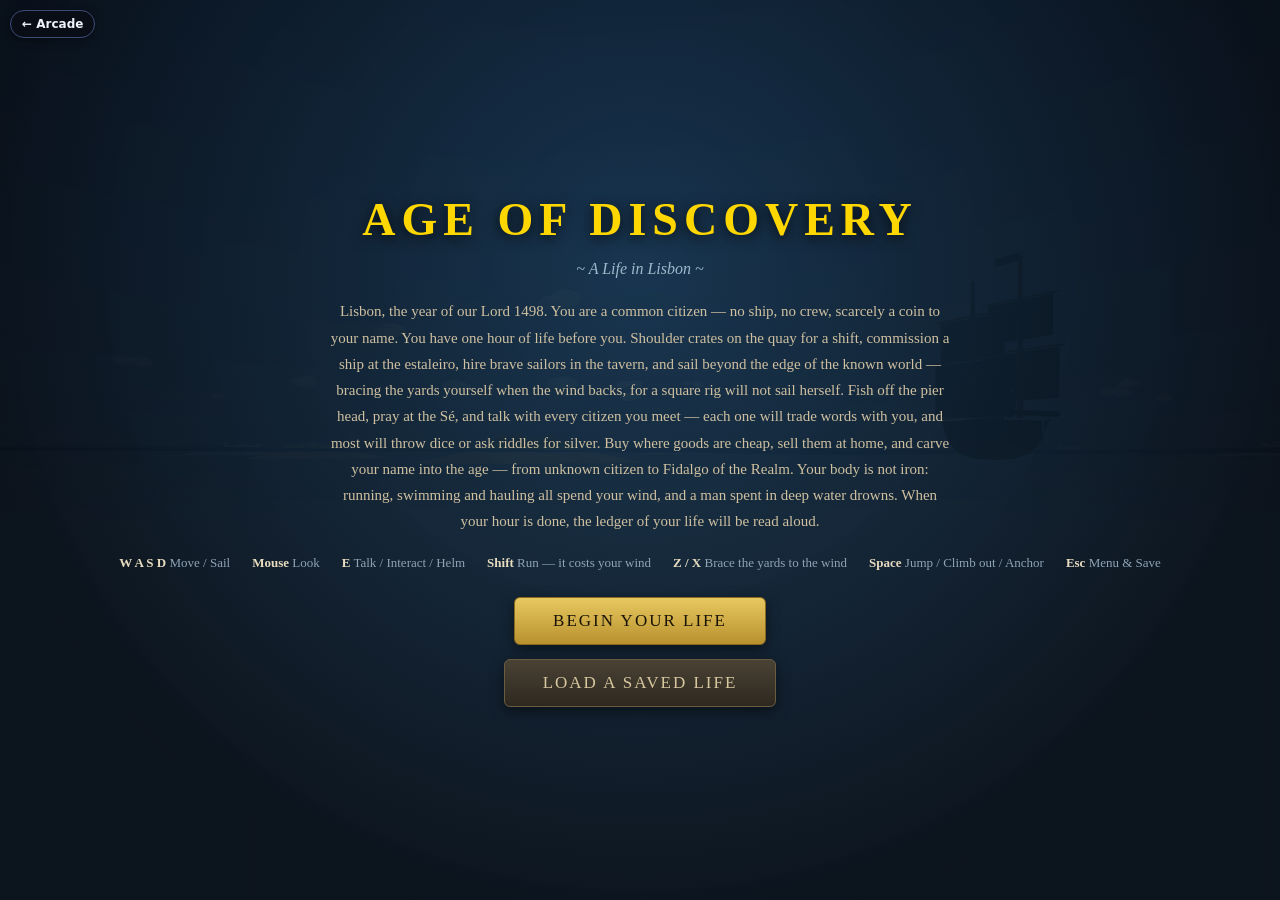
==== commit 334bc2ae: "Add Back to Arcade link to age-of-discovery" ====
--- a/age-of-discovery/index.html
+++ b/age-of-discovery/index.html
@@ -148,7 +148,8 @@
   #shiftLine .num { color: #ffd700; font-weight: bold; }
 </style>
 </head>
-<body>
+<body>
+<a href="../" title="Back to Arcade" aria-label="Back to Arcade" style="position:fixed;top:10px;left:10px;z-index:999999;padding:6px 11px;border:1px solid #3d4c74;border-radius:999px;background:rgba(10,13,20,.85);color:#eef2fb;font:600 12px/1.2 system-ui,-apple-system,'Segoe UI',Roboto,sans-serif;text-decoration:none;box-shadow:0 2px 8px rgba(0,0,0,.4)">&#8592; Arcade</a>
 <style>
   #dialog {
     position: fixed; left: 50%; bottom: 8%; transform: translateX(-50%);
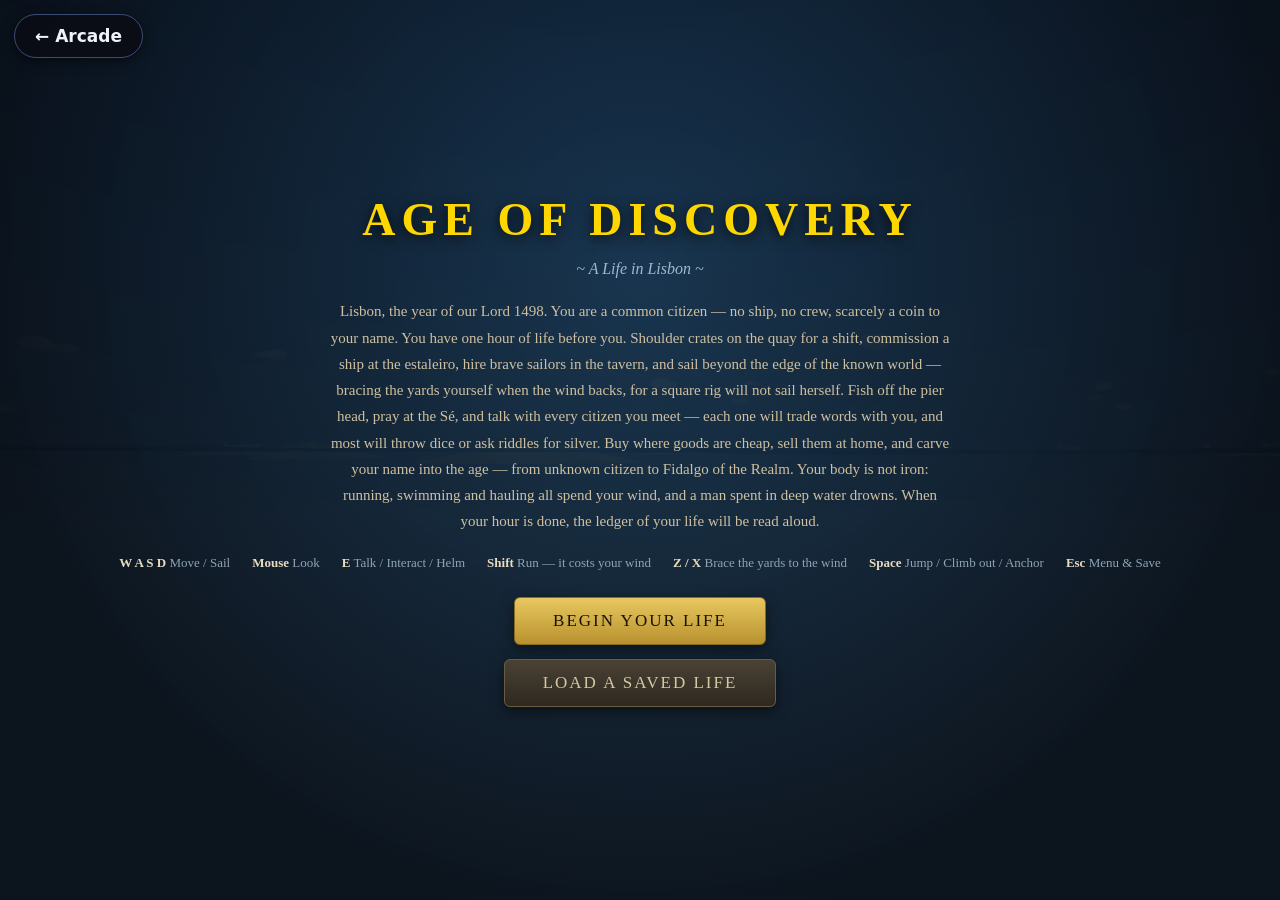
==== commit 19219fd0: "Make Back to Arcade button bigger in age-of-discovery" ====
--- a/age-of-discovery/index.html
+++ b/age-of-discovery/index.html
@@ -1,8820 +1,8820 @@
-<!DOCTYPE html>
-<html lang="en">
-<head>
-<meta charset="UTF-8">
-<meta name="viewport" content="width=device-width, initial-scale=1.0, maximum-scale=1.0, user-scalable=no">
-<title>Age of Discovery — A Life in Lisbon</title>
-<link rel="icon" href="data:image/svg+xml,%3Csvg xmlns='http://www.w3.org/2000/svg' viewBox='0 0 32 32'%3E%3Ctext y='26' font-size='26'%3E%E2%9A%93%3C/text%3E%3C/svg%3E">
-<style>
-  * { margin: 0; padding: 0; box-sizing: border-box; }
-  html, body {
-    width: 100%; height: 100%; overflow: hidden;
-    background: #0a1622; color: #e8dcc0;
-    font-family: Georgia, 'Times New Roman', serif;
-    user-select: none; -webkit-user-select: none;
-  }
-  #c { position: fixed; inset: 0; width: 100%; height: 100%; display: block; cursor: crosshair; }
-  .hidden { display: none !important; }
-
-  .panel {
-    background: linear-gradient(135deg, rgba(30,25,15,0.90), rgba(14,11,7,0.92));
-    border: 1px solid rgba(200,170,80,0.45);
-    border-radius: 8px;
-    box-shadow: 0 4px 18px rgba(0,0,0,0.55);
-  }
-
-  #loading {
-    position: fixed; inset: 0; z-index: 100;
-    background: radial-gradient(ellipse at center, #16324a 0%, #0a1622 100%);
-    display: flex; flex-direction: column; align-items: center; justify-content: center; gap: 18px;
-  }
-  #loading h2 { color: #ffd700; font-size: 28px; letter-spacing: 3px; }
-  #loadingText { color: #b8a878; font-size: 14px; }
-  .spinner {
-    width: 46px; height: 46px; border-radius: 50%;
-    border: 3px solid rgba(200,170,80,0.25); border-top-color: #ffd700;
-    animation: spin 0.9s linear infinite;
-  }
-  @keyframes spin { to { transform: rotate(360deg); } }
-  #loadErr { display: none; max-width: 420px; text-align: center; color: #e0b0b0; font-size: 14px; line-height: 1.6; }
-
-  .screen {
-    position: fixed; inset: 0; z-index: 60;
-    background: radial-gradient(ellipse at 50% 30%, rgba(22,50,74,0.94) 0%, rgba(8,14,22,0.97) 75%);
-    display: flex; flex-direction: column; align-items: center; justify-content: center;
-    gap: 14px; padding: 24px; text-align: center;
-  }
-  .screen h1 { font-size: 46px; letter-spacing: 6px; color: #ffd700; text-shadow: 0 3px 14px rgba(0,0,0,0.8); }
-  .screen .subtitle { color: #9fb8cc; font-style: italic; font-size: 16px; margin-bottom: 6px; }
-  .screen .desc { max-width: 620px; color: #cfc0a0; font-size: 15px; line-height: 1.75; margin-bottom: 6px; }
-  /* the ledger read aloud at the end of a life */
-  .ledger { margin: 12px auto 4px; max-width: 430px; text-align: left; font-size: 14px; }
-  .ledger .lrow { display: flex; justify-content: space-between; gap: 18px; padding: 3px 0; border-bottom: 1px dotted rgba(216,198,150,0.22); }
-  .ledger .lrow span { color: #b8a884; }
-  .ledger .lrow b { color: #f0d090; font-weight: 600; white-space: nowrap; }
-  .ledger .lhead { text-align: center; color: #f0d090; letter-spacing: 2px; font-size: 13px; margin-bottom: 4px; }
-  .screen .controls-info {
-    display: flex; flex-wrap: wrap; gap: 8px 22px; justify-content: center;
-    color: #8fa4b5; font-size: 13px; margin-bottom: 12px;
-  }
-  .screen .controls-info b { color: #e8dcc0; }
-  .bigbtn {
-    pointer-events: auto; cursor: pointer;
-    padding: 13px 38px; font-family: Georgia, serif; font-size: 17px; letter-spacing: 2px;
-    color: #1a1408; background: linear-gradient(180deg, #e8c860, #b8912e);
-    border: 1px solid #8a6a1e; border-radius: 6px;
-    box-shadow: 0 4px 14px rgba(0,0,0,0.5);
-    transition: transform .12s, filter .12s;
-  }
-  .bigbtn:hover { filter: brightness(1.12); transform: translateY(-1px); }
-  .bigbtn.secondary { background: linear-gradient(180deg, #4a4234, #2e2820); color: #d8c8a0; border-color: #6a5c40; }
-
-  #hud { position: fixed; inset: 0; pointer-events: none; z-index: 20; }
-  /* third person: there is no aiming reticle, and the character stands where
-     the dot used to be */
-  #crosshair { display: none; }
-  #stats { position: absolute; left: 14px; top: 14px; padding: 9px 13px; font-size: 13.5px; min-width: 178px; }
-  #stats .row { display: flex; justify-content: space-between; gap: 16px; line-height: 1.65; }
-  #stats .k { color: #b3a378; }
-  #stats .v { color: #ffd700; font-weight: bold; }
-  #stats .v.rep { color: #9fd8ff; }
-  #stats .title-line { color: #9fd8ff; font-style: italic; font-size: 12px; margin-top: 3px; }
-
-  #timerWrap { position: absolute; left: 50%; top: 12px; transform: translateX(-50%); padding: 7px 20px; text-align: center; }
-  #lifeTimer { font-size: 25px; font-weight: bold; color: #ffd700; letter-spacing: 2px; font-variant-numeric: tabular-nums; }
-  #lifeTimer.low { color: #ff5a4a; animation: pulse 1s infinite; }
-  @keyframes pulse { 50% { opacity: 0.55; } }
-  #gameClock { font-size: 12px; color: #a9c0d0; margin-top: 1px; }
-  #contractLine { font-size: 11px; color: #c9b071; margin-top: 3px; letter-spacing: 0.4px; }
-  #contractLine.low { color: #ff8a6a; }
-
-  #minimapWrap { position: absolute; right: 14px; top: 14px; padding: 8px; }
-  #minimapCanvas { display: block; border-radius: 50%; }
-  #minimapLabel { text-align: center; font-size: 10px; letter-spacing: 2px; color: #8fa4b5; margin-top: 5px; }
-
-  #prompt {
-    position: absolute; left: 50%; bottom: 17%; transform: translateX(-50%);
-    padding: 8px 18px; font-size: 15px; color: #ffe9a8; white-space: nowrap;
-  }
-  #prompt b { color: #fff; border: 1px solid rgba(255,233,168,0.6); border-radius: 4px; padding: 0 6px; margin-right: 7px; }
-
-  #logPanel {
-    position: absolute; left: 14px; bottom: 14px; width: 300px; max-height: 132px;
-    overflow-y: auto; padding: 8px 11px; font-size: 12px; line-height: 1.55;
-    color: #c8b888; pointer-events: none;
-  }
-  .log-entry { margin-bottom: 2px; }
-  .log-entry .time { color: #7a8a96; margin-right: 6px; }
-  .log-entry.new-discovery { color: #ffd700; }
-  .log-entry.bad { color: #e89090; }
-  .log-entry.good { color: #9fe89f; }
-
-  #cargoBox { position: absolute; right: 14px; bottom: 14px; padding: 8px 12px; font-size: 12px; color: #c8b888; max-width: 210px; }
-  #cargoBox .ttl { color: #b3a378; font-size: 10px; letter-spacing: 2px; margin-bottom: 3px; }
-
-  #speedo { position: absolute; right: 18px; top: 46%; transform: translateY(-50%); padding: 10px 12px; text-align: center; width: 104px; }
-  #speedo .lbl { font-size: 10px; letter-spacing: 2px; color: #8fa4b5; }
-  #speedBarBg { width: 100%; height: 78px; background: rgba(0,0,0,0.45); border-radius: 4px; margin: 6px 0 4px; position: relative; overflow: hidden; }
-  #speedFill { position: absolute; bottom: 0; left: 0; right: 0; height: 0%; background: linear-gradient(180deg,#7ec8f0,#2f86b8); transition: height .15s; }
-  #speedVal { font-size: 15px; color: #ffd700; font-weight: bold; }
-  #helmHint { font-size: 10px; color: #8fa4b5; margin-top: 4px; line-height: 1.4; }
-
-  /* ---- a sailor's body: what is left of it, and what is left in it ---- */
-  #vitals { margin-top: 6px; padding-top: 6px; border-top: 1px solid rgba(200,170,80,0.18); }
-  .vbar { display: flex; align-items: center; gap: 7px; margin-bottom: 3px; }
-  .vbar .vk { font-size: 9px; letter-spacing: 1.1px; color: #8fa4b5; width: 46px; flex: none; }
-  .vtrack { flex: 1; height: 7px; border-radius: 3px; background: rgba(0,0,0,0.55);
-            box-shadow: inset 0 0 0 1px rgba(0,0,0,0.5); overflow: hidden; }
-  .vfill { height: 100%; width: 100%; transition: width .16s linear; }
-  .vfill.hp { background: linear-gradient(90deg, #7e2626, #e0604a); }
-  .vfill.st { background: linear-gradient(90deg, #7a5f1c, #e8c860); }
-  .vfill.hg { background: linear-gradient(90deg, #5e3a12, #e0a03a); }
-  .vbar.low .vfill { animation: pulse .9s infinite; }
-  .vn { font-size: 10px; color: #b3a378; width: 22px; text-align: right; flex: none;
-        font-variant-numeric: tabular-nums; }
-
-  /* ---- the yards: where they are, and where the wind wants them ---- */
-  #trimWrap { margin-top: 7px; }
-  #trimBar { position: relative; height: 12px; border-radius: 5px; background: rgba(0,0,0,0.55);
-             overflow: hidden; box-shadow: inset 0 0 0 1px rgba(0,0,0,0.5); }
-  #trimZone { position: absolute; top: 0; bottom: 0; background: rgba(110,215,140,0.55);
-              border-left: 1px solid rgba(160,250,180,0.85); border-right: 1px solid rgba(160,250,180,0.85); }
-  #trimNeedle { position: absolute; top: -1px; bottom: -1px; width: 3px; background: #ffd700;
-                box-shadow: 0 0 6px rgba(255,215,0,0.9); }
-  #trimLbl { font-size: 9px; letter-spacing: 1.4px; color: #8fa4b5; margin-top: 3px; }
-  #windLbl { font-size: 10px; color: #9fd8ff; margin-top: 2px; }
-  #windLbl.bad { color: #ff8a6a; }
-  #shiftLine { font-size: 11px; color: #9fe89f; margin-top: 3px; letter-spacing: 0.4px; }
-  #shiftLine .num { color: #ffd700; font-weight: bold; }
-</style>
-</head>
+<!DOCTYPE html>
+<html lang="en">
+<head>
+<meta charset="UTF-8">
+<meta name="viewport" content="width=device-width, initial-scale=1.0, maximum-scale=1.0, user-scalable=no">
+<title>Age of Discovery — A Life in Lisbon</title>
+<link rel="icon" href="data:image/svg+xml,%3Csvg xmlns='http://www.w3.org/2000/svg' viewBox='0 0 32 32'%3E%3Ctext y='26' font-size='26'%3E%E2%9A%93%3C/text%3E%3C/svg%3E">
+<style>
+  * { margin: 0; padding: 0; box-sizing: border-box; }
+  html, body {
+    width: 100%; height: 100%; overflow: hidden;
+    background: #0a1622; color: #e8dcc0;
+    font-family: Georgia, 'Times New Roman', serif;
+    user-select: none; -webkit-user-select: none;
+  }
+  #c { position: fixed; inset: 0; width: 100%; height: 100%; display: block; cursor: crosshair; }
+  .hidden { display: none !important; }
+
+  .panel {
+    background: linear-gradient(135deg, rgba(30,25,15,0.90), rgba(14,11,7,0.92));
+    border: 1px solid rgba(200,170,80,0.45);
+    border-radius: 8px;
+    box-shadow: 0 4px 18px rgba(0,0,0,0.55);
+  }
+
+  #loading {
+    position: fixed; inset: 0; z-index: 100;
+    background: radial-gradient(ellipse at center, #16324a 0%, #0a1622 100%);
+    display: flex; flex-direction: column; align-items: center; justify-content: center; gap: 18px;
+  }
+  #loading h2 { color: #ffd700; font-size: 28px; letter-spacing: 3px; }
+  #loadingText { color: #b8a878; font-size: 14px; }
+  .spinner {
+    width: 46px; height: 46px; border-radius: 50%;
+    border: 3px solid rgba(200,170,80,0.25); border-top-color: #ffd700;
+    animation: spin 0.9s linear infinite;
+  }
+  @keyframes spin { to { transform: rotate(360deg); } }
+  #loadErr { display: none; max-width: 420px; text-align: center; color: #e0b0b0; font-size: 14px; line-height: 1.6; }
+
+  .screen {
+    position: fixed; inset: 0; z-index: 60;
+    background: radial-gradient(ellipse at 50% 30%, rgba(22,50,74,0.94) 0%, rgba(8,14,22,0.97) 75%);
+    display: flex; flex-direction: column; align-items: center; justify-content: center;
+    gap: 14px; padding: 24px; text-align: center;
+  }
+  .screen h1 { font-size: 46px; letter-spacing: 6px; color: #ffd700; text-shadow: 0 3px 14px rgba(0,0,0,0.8); }
+  .screen .subtitle { color: #9fb8cc; font-style: italic; font-size: 16px; margin-bottom: 6px; }
+  .screen .desc { max-width: 620px; color: #cfc0a0; font-size: 15px; line-height: 1.75; margin-bottom: 6px; }
+  /* the ledger read aloud at the end of a life */
+  .ledger { margin: 12px auto 4px; max-width: 430px; text-align: left; font-size: 14px; }
+  .ledger .lrow { display: flex; justify-content: space-between; gap: 18px; padding: 3px 0; border-bottom: 1px dotted rgba(216,198,150,0.22); }
+  .ledger .lrow span { color: #b8a884; }
+  .ledger .lrow b { color: #f0d090; font-weight: 600; white-space: nowrap; }
+  .ledger .lhead { text-align: center; color: #f0d090; letter-spacing: 2px; font-size: 13px; margin-bottom: 4px; }
+  .screen .controls-info {
+    display: flex; flex-wrap: wrap; gap: 8px 22px; justify-content: center;
+    color: #8fa4b5; font-size: 13px; margin-bottom: 12px;
+  }
+  .screen .controls-info b { color: #e8dcc0; }
+  .bigbtn {
+    pointer-events: auto; cursor: pointer;
+    padding: 13px 38px; font-family: Georgia, serif; font-size: 17px; letter-spacing: 2px;
+    color: #1a1408; background: linear-gradient(180deg, #e8c860, #b8912e);
+    border: 1px solid #8a6a1e; border-radius: 6px;
+    box-shadow: 0 4px 14px rgba(0,0,0,0.5);
+    transition: transform .12s, filter .12s;
+  }
+  .bigbtn:hover { filter: brightness(1.12); transform: translateY(-1px); }
+  .bigbtn.secondary { background: linear-gradient(180deg, #4a4234, #2e2820); color: #d8c8a0; border-color: #6a5c40; }
+
+  #hud { position: fixed; inset: 0; pointer-events: none; z-index: 20; }
+  /* third person: there is no aiming reticle, and the character stands where
+     the dot used to be */
+  #crosshair { display: none; }
+  #stats { position: absolute; left: 14px; top: 14px; padding: 9px 13px; font-size: 13.5px; min-width: 178px; }
+  #stats .row { display: flex; justify-content: space-between; gap: 16px; line-height: 1.65; }
+  #stats .k { color: #b3a378; }
+  #stats .v { color: #ffd700; font-weight: bold; }
+  #stats .v.rep { color: #9fd8ff; }
+  #stats .title-line { color: #9fd8ff; font-style: italic; font-size: 12px; margin-top: 3px; }
+
+  #timerWrap { position: absolute; left: 50%; top: 12px; transform: translateX(-50%); padding: 7px 20px; text-align: center; }
+  #lifeTimer { font-size: 25px; font-weight: bold; color: #ffd700; letter-spacing: 2px; font-variant-numeric: tabular-nums; }
+  #lifeTimer.low { color: #ff5a4a; animation: pulse 1s infinite; }
+  @keyframes pulse { 50% { opacity: 0.55; } }
+  #gameClock { font-size: 12px; color: #a9c0d0; margin-top: 1px; }
+  #contractLine { font-size: 11px; color: #c9b071; margin-top: 3px; letter-spacing: 0.4px; }
+  #contractLine.low { color: #ff8a6a; }
+
+  #minimapWrap { position: absolute; right: 14px; top: 14px; padding: 8px; }
+  #minimapCanvas { display: block; border-radius: 50%; }
+  #minimapLabel { text-align: center; font-size: 10px; letter-spacing: 2px; color: #8fa4b5; margin-top: 5px; }
+
+  #prompt {
+    position: absolute; left: 50%; bottom: 17%; transform: translateX(-50%);
+    padding: 8px 18px; font-size: 15px; color: #ffe9a8; white-space: nowrap;
+  }
+  #prompt b { color: #fff; border: 1px solid rgba(255,233,168,0.6); border-radius: 4px; padding: 0 6px; margin-right: 7px; }
+
+  #logPanel {
+    position: absolute; left: 14px; bottom: 14px; width: 300px; max-height: 132px;
+    overflow-y: auto; padding: 8px 11px; font-size: 12px; line-height: 1.55;
+    color: #c8b888; pointer-events: none;
+  }
+  .log-entry { margin-bottom: 2px; }
+  .log-entry .time { color: #7a8a96; margin-right: 6px; }
+  .log-entry.new-discovery { color: #ffd700; }
+  .log-entry.bad { color: #e89090; }
+  .log-entry.good { color: #9fe89f; }
+
+  #cargoBox { position: absolute; right: 14px; bottom: 14px; padding: 8px 12px; font-size: 12px; color: #c8b888; max-width: 210px; }
+  #cargoBox .ttl { color: #b3a378; font-size: 10px; letter-spacing: 2px; margin-bottom: 3px; }
+
+  #speedo { position: absolute; right: 18px; top: 46%; transform: translateY(-50%); padding: 10px 12px; text-align: center; width: 104px; }
+  #speedo .lbl { font-size: 10px; letter-spacing: 2px; color: #8fa4b5; }
+  #speedBarBg { width: 100%; height: 78px; background: rgba(0,0,0,0.45); border-radius: 4px; margin: 6px 0 4px; position: relative; overflow: hidden; }
+  #speedFill { position: absolute; bottom: 0; left: 0; right: 0; height: 0%; background: linear-gradient(180deg,#7ec8f0,#2f86b8); transition: height .15s; }
+  #speedVal { font-size: 15px; color: #ffd700; font-weight: bold; }
+  #helmHint { font-size: 10px; color: #8fa4b5; margin-top: 4px; line-height: 1.4; }
+
+  /* ---- a sailor's body: what is left of it, and what is left in it ---- */
+  #vitals { margin-top: 6px; padding-top: 6px; border-top: 1px solid rgba(200,170,80,0.18); }
+  .vbar { display: flex; align-items: center; gap: 7px; margin-bottom: 3px; }
+  .vbar .vk { font-size: 9px; letter-spacing: 1.1px; color: #8fa4b5; width: 46px; flex: none; }
+  .vtrack { flex: 1; height: 7px; border-radius: 3px; background: rgba(0,0,0,0.55);
+            box-shadow: inset 0 0 0 1px rgba(0,0,0,0.5); overflow: hidden; }
+  .vfill { height: 100%; width: 100%; transition: width .16s linear; }
+  .vfill.hp { background: linear-gradient(90deg, #7e2626, #e0604a); }
+  .vfill.st { background: linear-gradient(90deg, #7a5f1c, #e8c860); }
+  .vfill.hg { background: linear-gradient(90deg, #5e3a12, #e0a03a); }
+  .vbar.low .vfill { animation: pulse .9s infinite; }
+  .vn { font-size: 10px; color: #b3a378; width: 22px; text-align: right; flex: none;
+        font-variant-numeric: tabular-nums; }
+
+  /* ---- the yards: where they are, and where the wind wants them ---- */
+  #trimWrap { margin-top: 7px; }
+  #trimBar { position: relative; height: 12px; border-radius: 5px; background: rgba(0,0,0,0.55);
+             overflow: hidden; box-shadow: inset 0 0 0 1px rgba(0,0,0,0.5); }
+  #trimZone { position: absolute; top: 0; bottom: 0; background: rgba(110,215,140,0.55);
+              border-left: 1px solid rgba(160,250,180,0.85); border-right: 1px solid rgba(160,250,180,0.85); }
+  #trimNeedle { position: absolute; top: -1px; bottom: -1px; width: 3px; background: #ffd700;
+                box-shadow: 0 0 6px rgba(255,215,0,0.9); }
+  #trimLbl { font-size: 9px; letter-spacing: 1.4px; color: #8fa4b5; margin-top: 3px; }
+  #windLbl { font-size: 10px; color: #9fd8ff; margin-top: 2px; }
+  #windLbl.bad { color: #ff8a6a; }
+  #shiftLine { font-size: 11px; color: #9fe89f; margin-top: 3px; letter-spacing: 0.4px; }
+  #shiftLine .num { color: #ffd700; font-weight: bold; }
+</style>
+</head>
 <body>
-<a href="../" title="Back to Arcade" aria-label="Back to Arcade" style="position:fixed;top:10px;left:10px;z-index:999999;padding:6px 11px;border:1px solid #3d4c74;border-radius:999px;background:rgba(10,13,20,.85);color:#eef2fb;font:600 12px/1.2 system-ui,-apple-system,'Segoe UI',Roboto,sans-serif;text-decoration:none;box-shadow:0 2px 8px rgba(0,0,0,.4)">&#8592; Arcade</a>
-<style>
-  #dialog {
-    position: fixed; left: 50%; bottom: 8%; transform: translateX(-50%);
-    width: min(680px, calc(100% - 40px)); z-index: 50;
-    padding: 20px 24px 18px; pointer-events: auto;
-  }
-  #dlgHead { display: flex; align-items: center; gap: 14px; margin-bottom: 10px; }
-  #dlgPortrait {
-    width: 52px; height: 52px; border-radius: 50%; flex: none;
-    background: radial-gradient(circle at 35% 30%, #5a4c2e, #241d10);
-    border: 2px solid rgba(200,170,80,0.6);
-    display: flex; align-items: center; justify-content: center; font-size: 28px;
-  }
-  #dlgName { font-size: 18px; color: #ffd700; letter-spacing: 1px; }
-  #dlgRole { font-size: 12px; color: #8fa4b5; font-style: italic; margin-top: 1px; }
-  #dlgText { font-size: 15px; line-height: 1.65; color: #e0d4b4; margin-bottom: 14px; min-height: 24px; }
-  #dlgOptions { display: flex; flex-direction: column; gap: 7px; max-height: 46vh; overflow-y: auto; padding-right: 4px; }
-  #dlgOptions::-webkit-scrollbar { width: 8px; }
-  #dlgOptions::-webkit-scrollbar-track { background: rgba(0,0,0,0.25); border-radius: 4px; }
-  #dlgOptions::-webkit-scrollbar-thumb { background: rgba(200,170,80,0.45); border-radius: 4px; }
-  .dlg-opt {
-    pointer-events: auto; cursor: pointer; text-align: left;
-    padding: 10px 14px; font-family: Georgia, serif; font-size: 14.5px;
-    color: #e8dcc0; background: rgba(60,50,30,0.55);
-    border: 1px solid rgba(200,170,80,0.35); border-radius: 6px;
-    transition: background .12s, border-color .12s;
-  }
-  .dlg-opt:hover { background: rgba(96,80,44,0.7); border-color: rgba(230,200,110,0.75); }
-  .dlg-opt .req { display: block; font-size: 11.5px; color: #d98a8a; margin-top: 2px; }
-  .dlg-opt .hint { display: block; font-size: 11.5px; color: #93b8a0; margin-top: 2px; font-style: italic; }
-  .dlg-opt.disabled { opacity: 0.45; cursor: not-allowed; }
-  .dlg-opt.disabled:hover { background: rgba(60,50,30,0.55); border-color: rgba(200,170,80,0.35); }
-  /* the conversation clock: patience left, and a warning before they walk off */
-  #dlgFoot {
-    display: flex; align-items: center; justify-content: space-between; gap: 12px;
-    margin-top: 11px; padding-top: 9px; font-size: 11.5px; font-style: italic;
-    color: #8fa4b5; border-top: 1px solid rgba(200,170,80,0.16);
-  }
-  #dlgFoot .pips { font-style: normal; letter-spacing: 3px; color: #b99a52; margin-left: 6px; }
-  #dlgFoot .warn { color: #c99a5a; }
-  #dlgFoot.low { color: #d9a86a; }
-  #dlgFoot.low .pips { color: #c46a4a; }
-
-  #menuPanel, #savePanel { width: min(430px, calc(100% - 40px)); padding: 26px 30px; }
-  #menuPanel h2, #savePanel h2 { color: #ffd700; font-size: 22px; letter-spacing: 3px; text-align: center; margin-bottom: 18px; }
-  .menu-btn {
-    pointer-events: auto; display: block; width: 100%; cursor: pointer;
-    padding: 11px; margin-bottom: 9px; font-family: Georgia, serif; font-size: 15px;
-    color: #e8dcc0; background: rgba(60,50,30,0.55);
-    border: 1px solid rgba(200,170,80,0.4); border-radius: 6px;
-  }
-  .menu-btn:hover { background: rgba(96,80,44,0.7); }
-  .menu-btn.danger { color: #e8b0b0; border-color: rgba(160,80,80,0.5); }
-  .save-slot {
-    pointer-events: auto; cursor: pointer; width: 100%; text-align: left;
-    padding: 11px 14px; margin-bottom: 9px; font-family: Georgia, serif;
-    color: #e8dcc0; background: rgba(60,50,30,0.55);
-    border: 1px solid rgba(200,170,80,0.4); border-radius: 6px; font-size: 13.5px;
-  }
-  .save-slot:hover { background: rgba(96,80,44,0.7); }
-  .save-slot .slot-title { color: #ffd700; font-size: 15px; }
-  .save-slot .slot-meta { color: #8fa4b5; font-size: 12px; margin-top: 2px; }
-  .save-slot.empty { color: #7a8a96; font-style: italic; }
-
-  #toast {
-    position: fixed; left: 50%; top: 15%; transform: translateX(-50%) translateY(-8px);
-    padding: 11px 26px; font-size: 15.5px; color: #ffe9a8; z-index: 55;
-    opacity: 0; transition: opacity .25s, transform .25s; pointer-events: none;
-    max-width: 80vw; text-align: center;
-  }
-  #toast.show { opacity: 1; transform: translateX(-50%) translateY(0); }
-
-  #deathFlash {
-    position: fixed; inset: 0; z-index: 58; pointer-events: none;
-    background: radial-gradient(ellipse at center, rgba(120,10,10,0) 40%, rgba(140,8,8,0.55) 100%);
-    opacity: 0; transition: opacity 1.2s;
-  }
-  #deathFlash.on { opacity: 1; }
-
-  #touchControls { position: fixed; inset: 0; z-index: 30; pointer-events: none; display: none; }
-  #touchControls.on { display: block; }
-  #stickBase {
-    position: absolute; left: 26px; bottom: 26px; width: 118px; height: 118px;
-    border-radius: 50%; border: 2px solid rgba(200,170,80,0.35);
-    background: rgba(20,16,10,0.35); pointer-events: auto;
-  }
-  #stickKnob {
-    position: absolute; left: 50%; top: 50%; width: 48px; height: 48px;
-    margin: -24px 0 0 -24px; border-radius: 50%;
-    background: rgba(230,200,110,0.4); border: 1px solid rgba(230,200,110,0.6);
-  }
-  .touch-btn {
-    position: absolute; pointer-events: auto; border-radius: 50%;
-    background: rgba(20,16,10,0.5); border: 2px solid rgba(200,170,80,0.4);
-    color: #ffe9a8; font-family: Georgia, serif; font-size: 17px;
-    display: flex; align-items: center; justify-content: center;
-  }
-  #btnE { right: 26px; bottom: 96px; width: 66px; height: 66px; }
-  #btnSpace { right: 100px; bottom: 40px; width: 56px; height: 56px; font-size: 12px; }
-  #btnSpace.on { background: rgba(216,168,64,0.85); border-color: #f0d090; color: #2a2010; }
-
-  @media (max-width: 720px) {
-    #logPanel { width: 200px; max-height: 90px; font-size: 11px; }
-    #cargoBox { display: none; }
-    #stats { font-size: 12px; min-width: 150px; }
-    .screen h1 { font-size: 32px; }
-  }
-</style>
-
-<!-- ==================== LOADING ==================== -->
-<div id="loading">
-  <h2>AGE OF DISCOVERY</h2>
-  <div class="spinner"></div>
-  <div id="loadingText">Fitting out your caravel&hellip;</div>
-  <div id="loadErr">
-    <b>The 3D engine could not be loaded.</b><br><br>
-    Your browser was unable to download the Three.js library.<br>
-    Check your internet connection, then reload this page.
-  </div>
-</div>
-
-<!-- ==================== START SCREEN ==================== -->
-<div id="startScreen" class="screen">
-  <h1>AGE OF DISCOVERY</h1>
-  <div class="subtitle">~ A Life in Lisbon ~</div>
-  <div class="desc">
-    Lisbon, the year of our Lord 1498. You are a common citizen &mdash; no ship, no crew,
-    scarcely a coin to your name. You have one hour of life before you.
-    Shoulder crates on the quay for a shift, commission a ship at the estaleiro, hire brave sailors
-    in the tavern, and sail beyond the edge of the known world &mdash; bracing the yards yourself
-    when the wind backs, for a square rig will not sail herself.
-    Fish off the pier head, pray at the S&eacute;, and talk with every citizen you meet &mdash;
-    each one will trade words with you, and most will throw dice or ask riddles for silver.
-    Buy where goods are cheap, sell them at home, and carve your name into the age &mdash;
-    from unknown citizen to Fidalgo of the Realm.
-    Your body is not iron: running, swimming and hauling all spend your wind, and a man
-    spent in deep water drowns.
-    When your hour is done, the ledger of your life will be read aloud.
-  </div>
-  <div class="controls-info">
-    <div><b>W A S D</b><span> Move / Sail</span></div>
-    <div><b>Mouse</b><span> Look</span></div>
-    <div><b>E</b><span> Talk / Interact / Helm</span></div>
-    <div><b>Shift</b><span> Run &mdash; it costs your wind</span></div>
-    <div><b>Z / X</b><span> Brace the yards to the wind</span></div>
-    <div><b>Space</b><span> Jump / Climb out / Anchor</span></div>
-    <div><b>Esc</b><span> Menu &amp; Save</span></div>
-  </div>
-  <button id="beginBtn" class="bigbtn">BEGIN YOUR LIFE</button>
-  <button id="loadBtn" class="bigbtn secondary">LOAD A SAVED LIFE</button>
-</div>
-
-<canvas id="c"></canvas>
-
-<!-- ==================== HUD ==================== -->
-<div id="hud" class="hidden">
-  <div id="crosshair"></div>
-
-  <div id="stats" class="panel">
-    <div class="row"><span class="k">Gold</span><span class="v" id="goldVal">40</span></div>
-    <div class="row"><span class="k">Reputation</span><span class="v rep" id="repVal">0</span></div>
-    <div class="row"><span class="k">Crew</span><span class="v" id="crewVal">0</span></div>
-    <div class="row"><span class="k">Supplies</span><span class="v" id="foodVal">20</span></div>
-    <div class="row"><span class="k">Ship</span><span class="v" id="shipVal">none</span></div>
-    <div id="vitals">
-      <div class="vbar" id="hpBar"><span class="vk">BODY</span>
-        <div class="vtrack"><div class="vfill hp" id="hpFill"></div></div>
-        <span class="vn" id="hpVal">100</span></div>
-      <div class="vbar" id="stBar"><span class="vk">WIND</span>
-        <div class="vtrack"><div class="vfill st" id="stFill"></div></div>
-        <span class="vn" id="stVal">100</span></div>
-      <div class="vbar" id="hgBar"><span class="vk">HUNGER</span>
-        <div class="vtrack"><div class="vfill hg" id="hgFill"></div></div>
-        <span class="vn" id="hgVal">100</span></div>
-    </div>
-    <div class="title-line" id="titleVal">Unknown Citizen</div>
-  </div>
-
-  <div id="timerWrap" class="panel">
-    <div id="lifeTimer">60:00</div>
-    <div id="gameClock">Day 1 &middot; 06:00</div>
-    <div id="contractLine" class="hidden"></div>
-    <div id="shiftLine" class="hidden"></div>
-    <div id="jobLine" class="hidden"></div>
-  </div>
-
-  <div id="minimapWrap" class="panel">
-    <canvas id="minimapCanvas" width="200" height="200"></canvas>
-    <div id="minimapLabel">CHART</div>
-  </div>
-
-  <div id="prompt" class="panel hidden"></div>
-  <div id="logPanel" class="panel"></div>
-  <div id="cargoBox" class="panel"><div class="ttl">CARGO HOLD</div><div id="cargoVal">empty</div></div>
-
-  <div id="speedo" class="panel hidden">
-    <div class="lbl">SAIL</div>
-    <div id="speedBarBg"><div id="speedFill"></div></div>
-    <div id="speedVal">0 kn</div>
-    <div id="trimWrap">
-      <div id="trimBar"><div id="trimZone"></div><div id="trimNeedle"></div></div>
-      <div id="trimLbl">YARDS</div>
-    </div>
-    <div id="windLbl">wind &mdash;</div>
-    <div id="helmHint">W hoist &middot; S reef<br>A / D helm<br>Z / X brace the yards</div>
-  </div>
-</div>
-
-<!-- ==================== DIALOG ==================== -->
-<div id="dialog" class="panel hidden">
-  <div id="dlgHead">
-    <div id="dlgPortrait">&#129489;</div>
-    <div>
-      <div id="dlgName">Someone</div>
-      <div id="dlgRole">Lisbon</div>
-    </div>
-  </div>
-  <div id="dlgText"></div>
-  <div id="dlgOptions"></div>
-  <div id="dlgFoot" class="hidden"></div>
-</div>
-
-<!-- ==================== PAUSE MENU ==================== -->
-<div id="menuPanel" class="screen hidden">
-  <div class="panel" style="padding:26px 30px; width:min(430px, calc(100% - 40px));">
-    <h2>YOUR LIFE</h2>
-    <button class="menu-btn" id="btnResume">Resume</button>
-    <button class="menu-btn" id="btnSave">Save Game</button>
-    <button class="menu-btn" id="btnLoadMenu">Load Game</button>
-    <button class="menu-btn danger" id="btnAbandon">Abandon This Life</button>
-  </div>
-</div>
-
-<!-- ==================== SAVE / LOAD ==================== -->
-<div id="savePanel" class="screen hidden">
-  <div class="panel" style="padding:26px 30px; width:min(430px, calc(100% - 40px));">
-    <h2 id="savePanelTitle">SAVE GAME</h2>
-    <div id="saveSlots"></div>
-    <button class="menu-btn" id="btnSaveBack">Back</button>
-  </div>
-</div>
-
-<!-- ==================== END SCREEN ==================== -->
-<div id="endScreen" class="screen hidden">
-  <h1 id="endTitle">Voyage Complete</h1>
-  <div class="subtitle" id="endSub"></div>
-  <div class="desc" id="endSummary"></div>
-  <button id="endBtn" class="bigbtn">NEW LIFE</button>
-  <button id="endLoadBtn" class="bigbtn secondary">LOAD SAVE</button>
-</div>
-
-<div id="toast" class="panel"></div>
-<div id="deathFlash"></div>
-
-<!-- ==================== TOUCH ==================== -->
-<div id="touchControls">
-  <div id="stickBase"><div id="stickKnob"></div></div>
-  <div id="btnE" class="touch-btn">E</div>
-  <div id="btnSpace" class="touch-btn">JUMP&middot;&#9873;</div>
-</div>
-
-<script type="module">
-// ============================================================
-//  THREE.JS LOADER - several CDNs, ESM first then classic UMD
-// ============================================================
-const ESM_CDNS = [
-  './three.module.min.js',
-  'https://cdn.jsdelivr.net/npm/three@0.160.0/build/three.module.js',
-  'https://unpkg.com/three@0.160.0/build/three.module.js',
-  'https://cdn.staticfile.org/three.js/0.160.0/build/three.module.js',
-  'https://lib.baomitu.com/three.js/0.160.0/build/three.module.js',
-  'https://esm.sh/three@0.160.0',
-];
-const UMD_CDNS = [
-  'https://cdn.jsdelivr.net/npm/three@0.152.2/build/three.min.js',
-  'https://cdn.staticfile.org/three.js/0.152.2/build/three.min.js',
-  'https://unpkg.com/three@0.152.2/build/three.min.js',
-  'https://lib.baomitu.com/three.js/0.152.2/build/three.min.js',
-];
-
-function loadClassicScript(src) {
-  return new Promise((resolve, reject) => {
-    const s = document.createElement('script');
-    s.src = src;
-    s.onload = () => resolve();
-    s.onerror = () => reject(new Error('failed ' + src));
-    document.head.appendChild(s);
-  });
-}
-
-async function loadThree() {
-  for (const src of ESM_CDNS) {
-    try {
-      const mod = await import(/* @vite-ignore */ src);
-      if (mod && mod.WebGLRenderer) return mod;
-    } catch (e) { /* try next */ }
-  }
-  for (const src of UMD_CDNS) {
-    try {
-      await loadClassicScript(src);
-      if (window.THREE && window.THREE.WebGLRenderer) return window.THREE;
-    } catch (e) { /* try next */ }
-  }
-  return null;
-}
-
-const THREE = await loadThree();
-
-if (!THREE) {
-  document.querySelector('#loading .spinner').style.display = 'none';
-  document.getElementById('loadingText').style.display = 'none';
-  document.getElementById('loadErr').style.display = 'block';
-  throw new Error('Three.js could not be loaded from any CDN');
-}
-
-// ============================================================
-//  RENDERER / SCENE
-// ============================================================
-const canvas = document.getElementById('c');
-const renderer = new THREE.WebGLRenderer({ canvas, antialias: true });
-renderer.setPixelRatio(Math.min(window.devicePixelRatio, 2));
-renderer.setSize(window.innerWidth, window.innerHeight);
-renderer.shadowMap.enabled = true;
-renderer.shadowMap.type = THREE.PCFSoftShadowMap;
-renderer.toneMapping = THREE.ACESFilmicToneMapping;
-renderer.toneMappingExposure = 1.0;
-
-const scene = new THREE.Scene();
-const fogColor = new THREE.Color(0xb8d6ed);
-scene.fog = new THREE.Fog(fogColor, 220, 640);
-
-// ---- Sky gradient dome (colours are driven by the time of day) ----
-const skyMat = new THREE.ShaderMaterial({
-  uniforms: {
-    topColor:    { value: new THREE.Color(0x2f74b8) },
-    bottomColor: { value: new THREE.Color(0xc4dcee) },
-    offset:      { value: 50 },
-    exponent:    { value: 0.6 },
-  },
-  vertexShader: `
-    varying vec3 vWorldPosition;
-    void main() {
-      vec4 worldPosition = modelMatrix * vec4(position, 1.0);
-      vWorldPosition = worldPosition.xyz;
-      gl_Position = projectionMatrix * modelViewMatrix * vec4(position, 1.0);
-    }
-  `,
-  fragmentShader: `
-    uniform vec3 topColor;
-    uniform vec3 bottomColor;
-    uniform float offset;
-    uniform float exponent;
-    varying vec3 vWorldPosition;
-    void main() {
-      float h = normalize(vWorldPosition + offset).y;
-      gl_FragColor = vec4(mix(bottomColor, topColor, max(pow(max(h, 0.0), exponent), 0.0)), 1.0);
-    }
-  `,
-  side: THREE.BackSide,
-  depthWrite: false,
-});
-const sky = new THREE.Mesh(new THREE.SphereGeometry(600, 32, 16), skyMat);
-scene.add(sky);
-
-// ---- Stars (fade in at night) ----
-const starMat = new THREE.PointsMaterial({
-  color: 0xdfe8ff, size: 1.6, sizeAttenuation: false,
-  transparent: true, opacity: 0, fog: false, depthWrite: false,
-});
-const starGeo = new THREE.BufferGeometry();
-{
-  const pts = [];
-  for (let i = 0; i < 420; i++) {
-    const t = Math.random() * Math.PI * 2;
-    const p = Math.acos(Math.random() * 0.95);       // mostly upper sky
-    const r = 560;
-    pts.push(Math.sin(p) * Math.cos(t) * r, Math.cos(p) * r, Math.sin(p) * Math.sin(t) * r);
-  }
-  starGeo.setAttribute('position', new THREE.Float32BufferAttribute(pts, 3));
-}
-const stars = new THREE.Points(starGeo, starMat);
-scene.add(stars);
-
-// ---- Lights ----
-const ambient = new THREE.AmbientLight(0xc8d8e8, 0.75);
-scene.add(ambient);
-
-const sunLight = new THREE.DirectionalLight(0xfff0d0, 2.1);
-sunLight.castShadow = true;
-sunLight.shadow.mapSize.width = 2048;
-sunLight.shadow.mapSize.height = 2048;
-sunLight.shadow.camera.near = 10;
-sunLight.shadow.camera.far = 620;
-sunLight.shadow.camera.left = -130;
-sunLight.shadow.camera.right = 130;
-sunLight.shadow.camera.top = 130;
-sunLight.shadow.camera.bottom = -130;
-sunLight.shadow.bias = -0.0006;
-scene.add(sunLight);
-scene.add(sunLight.target);
-
-const hemiLight = new THREE.HemisphereLight(0xbfe0ff, 0x2a5a7a, 0.7);
-scene.add(hemiLight);
-
-const fillLight = new THREE.DirectionalLight(0xcfe4ff, 0.7);
-fillLight.position.set(-120, 70, -110);
-scene.add(fillLight);
-
-// ============================================================
-//  OCEAN
-// ============================================================
-const SEA_SIZE = 1200;
-// The chart is twice the size it was, so the water had to grow with it: the
-// old plane stopped 350 m past Timor and you could see the edge of the world
-// from her anchorage. Same vertex spacing as before (22.5 m), more of them.
-const oceanGeo = new THREE.PlaneGeometry(SEA_SIZE * 4.2, SEA_SIZE * 4.2, 224, 224);
-const oceanMat = new THREE.ShaderMaterial({
-  uniforms: {
-    time:        { value: 0 },
-    oceanColor:  { value: new THREE.Color(0x2f86b8) },
-    deepColor:   { value: new THREE.Color(0x11496e) },
-    foamColor:   { value: new THREE.Color(0xd6eeff) },
-    skyReflect:  { value: new THREE.Color(0x9fccef) },
-    hazeColor:   { value: new THREE.Color(0xbdd9ee) },
-    sunDir:      { value: new THREE.Vector3(120, 180, 90).normalize() },
-    dayFactor:   { value: 1 },
-  },
-  vertexShader: `
-    uniform float time;
-    varying vec3 vWorldPos;
-    varying float vWaveHeight;
-    void main() {
-      vec3 pos = position;
-      float wave1 = sin(pos.x * 0.02 + time * 0.8) * cos(pos.y * 0.02 + time * 0.6) * 0.70;
-      float wave2 = sin(pos.x * 0.05 + time * 1.2) * cos(pos.y * 0.04 + time * 0.9) * 0.35;
-      float wave3 = sin(pos.x * 0.1 + time * 1.5) * 0.15;
-      pos.z = wave1 + wave2 + wave3;
-      vWaveHeight = pos.z;
-      vec4 worldPos = modelMatrix * vec4(pos, 1.0);
-      vWorldPos = worldPos.xyz;
-      gl_Position = projectionMatrix * viewMatrix * worldPos;
-    }
-  `,
-  fragmentShader: `
-    uniform vec3 oceanColor;
-    uniform vec3 deepColor;
-    uniform vec3 foamColor;
-    uniform vec3 skyReflect;
-    uniform vec3 hazeColor;
-    uniform float dayFactor;
-    uniform vec3 sunDir;
-    uniform float time;
-    varying vec3 vWorldPos;
-    varying float vWaveHeight;
-
-    vec3 waterNormal(vec2 p, float t) {
-      // several wave trains at unrelated angles and frequencies, so the sea does
-      // not read as regular corduroy stripes
-      float gx = cos(p.x * 0.33 + t * 1.7) * 0.34
-               + cos((p.x + p.y) * 0.19 - t * 0.8) * 0.17
-               + cos((p.x * 0.7 + p.y * 0.7) * 0.21 + t * 1.4) * 0.13
-               + cos(p.x * 0.9 + p.y * 0.4 + t * 2.3) * 0.07;
-      float gz = cos(p.y * 0.41 + t * 1.2) * 0.34
-               + cos((p.x + p.y) * 0.19 - t * 0.8) * 0.17
-               + cos((p.x * 0.7 - p.y * 0.7) * 0.23 - t * 1.3) * 0.13
-               + cos(p.y * 0.85 - p.x * 0.3 + t * 2.1) * 0.07;
-      return normalize(vec3(-gx * 0.6, 1.0, -gz * 0.6));
-    }
-
-    void main() {
-      vec2 p = vWorldPos.xz;
-      float depth = clamp((vWaveHeight + 1.2) / 2.4, 0.0, 1.0);
-      vec3 color = mix(deepColor, oceanColor, depth);
-
-      vec3 normal = waterNormal(p, time);
-      vec3 viewDir = normalize(cameraPosition - vWorldPos);
-
-      float fres = pow(1.0 - max(dot(normal, viewDir), 0.0), 3.0);
-      color = mix(color, skyReflect, fres * 0.65);
-
-      float spec = pow(max(dot(reflect(-sunDir, normal), viewDir), 0.0), 90.0);
-      color += vec3(1.0, 0.97, 0.88) * spec * 1.6 * dayFactor;
-
-      float glint = pow(max(dot(reflect(-sunDir, normal), viewDir), 0.0), 12.0);
-      color += vec3(1.0, 0.95, 0.82) * glint * 0.18 * dayFactor;
-
-      float foam = smoothstep(0.85, 1.15, vWaveHeight) * 0.6;
-      color = mix(color, foamColor, foam);
-
-      // Distance haze - camera relative, so the horizon fades anywhere on the map
-      float dist = length(p - cameraPosition.xz);
-      float fade = smoothstep(220.0, 640.0, dist);
-      color = mix(color, hazeColor, fade);
-
-      gl_FragColor = vec4(color, 1.0);
-    }
-  `,
-});
-const ocean = new THREE.Mesh(oceanGeo, oceanMat);
-ocean.rotation.x = -Math.PI / 2;
-ocean.receiveShadow = true;
-scene.add(ocean);
-
-// Same wave function as the shader, so floating objects sit on the surface
-function waveHeightAt(x, z, t) {
-  const py = -z;
-  const w1 = Math.sin(x * 0.02 + t * 0.8) * Math.cos(py * 0.02 + t * 0.6) * 0.70;
-  const w2 = Math.sin(x * 0.05 + t * 1.2) * Math.cos(py * 0.04 + t * 0.9) * 0.35;
-  const w3 = Math.sin(x * 0.1 + t * 1.5) * 0.15;
-  return w1 + w2 + w3;
-}
-
-// ---- Foam sprite texture ----
-function makeFoamTexture() {
-  const size = 256;
-  const cv = document.createElement('canvas');
-  cv.width = cv.height = size;
-  const ctx = cv.getContext('2d');
-  const g = ctx.createRadialGradient(size/2, size/2, 0, size/2, size/2, size/2);
-  g.addColorStop(0.0, 'rgba(255,255,255,0.95)');
-  g.addColorStop(0.35, 'rgba(255,255,255,0.55)');
-  g.addColorStop(0.65, 'rgba(255,255,255,0.18)');
-  g.addColorStop(1.0, 'rgba(255,255,255,0)');
-  ctx.fillStyle = g;
-  ctx.fillRect(0, 0, size, size);
-  const tex = new THREE.CanvasTexture(cv);
-  tex.colorSpace = THREE.SRGBColorSpace || undefined;
-  return tex;
-}
-
-// ---- Wake around the hull ----
-const wakeGroup = new THREE.Group();
-const foamTex = makeFoamTexture();
-const hullFoam = new THREE.Mesh(
-  new THREE.PlaneGeometry(16, 22),
-  new THREE.MeshBasicMaterial({ map: foamTex, transparent: true, opacity: 0.45, depthWrite: false })
-);
-hullFoam.rotation.x = -Math.PI / 2;
-hullFoam.position.y = 0.08;
-wakeGroup.add(hullFoam);
-const wakeTrail = new THREE.Mesh(
-  new THREE.PlaneGeometry(12, 60),
-  new THREE.MeshBasicMaterial({ map: foamTex, transparent: true, opacity: 0.0, depthWrite: false })
-);
-wakeTrail.rotation.x = -Math.PI / 2;
-wakeTrail.position.set(0, 0.06, -34);
-wakeGroup.add(wakeTrail);
-scene.add(wakeGroup);
-
-// ---- Sun disc ----
-const sunTex = (() => {
-  const s = 128;
-  const cv = document.createElement('canvas');
-  cv.width = cv.height = s;
-  const ctx = cv.getContext('2d');
-  const g = ctx.createRadialGradient(s/2, s/2, 0, s/2, s/2, s/2);
-  g.addColorStop(0.0, 'rgba(255,255,245,1)');
-  g.addColorStop(0.25, 'rgba(255,248,220,0.9)');
-  g.addColorStop(0.55, 'rgba(255,235,190,0.25)');
-  g.addColorStop(1.0, 'rgba(255,230,180,0)');
-  ctx.fillStyle = g;
-  ctx.fillRect(0, 0, s, s);
-  return new THREE.CanvasTexture(cv);
-})();
-const sunSprite = new THREE.Sprite(new THREE.SpriteMaterial({
-  map: sunTex, transparent: true, depthWrite: false, fog: false,
-}));
-sunSprite.scale.set(110, 110, 1);
-scene.add(sunSprite);
-// ============================================================
-//  SHIP (procedural caravel, built per-instance so the player
-//  can own anything from a skiff to a nau)
-// ============================================================
-// ---- Canvas sail cloth: seams, bands and wear, so a sail reads as canvas
-//      instead of a flat white slab when you stand under it at the helm ----
-function makeSailTexture() {
-  const cv = document.createElement('canvas');
-  cv.width = 256; cv.height = 128;
-  const ctx = cv.getContext('2d');
-  ctx.fillStyle = '#f3ead4';
-  ctx.fillRect(0, 0, 256, 128);
-  // horizontal cloth bands (reef bands)
-  for (let y = 0; y < 128; y += 32) {
-    ctx.fillStyle = 'rgba(120,104,76,0.22)';
-    ctx.fillRect(0, y, 256, 2);
-    ctx.fillStyle = 'rgba(255,255,255,0.28)';
-    ctx.fillRect(0, y + 2, 256, 1);
-  }
-  // vertical seams between cloth widths
-  for (let x = 0; x <= 256; x += 32) {
-    ctx.fillStyle = 'rgba(120,104,76,0.18)';
-    ctx.fillRect(x, 0, 1.5, 128);
-  }
-  // stains and wear
-  for (let i = 0; i < 300; i++) {
-    ctx.fillStyle = `rgba(96,84,60,${(Math.random() * 0.08).toFixed(3)})`;
-    ctx.fillRect(Math.random() * 256, Math.random() * 128, 4 + Math.random() * 22, 2 + Math.random() * 7);
-  }
-  const tex = new THREE.CanvasTexture(cv);
-  tex.wrapS = tex.wrapT = THREE.RepeatWrapping;
-  tex.repeat.set(2.5, 1.5);
-  tex.anisotropy = 4;
-  if (THREE.SRGBColorSpace) tex.colorSpace = THREE.SRGBColorSpace;
-  return tex;
-}
-const SAIL_TEX = makeSailTexture();
-
-const MAT = {
-  hull:   new THREE.MeshStandardMaterial({ color: 0x7a4a22, roughness: 0.78, metalness: 0.05 }),
-  trim:   new THREE.MeshStandardMaterial({ color: 0x2e1b0c, roughness: 0.85 }),
-  deck:   new THREE.MeshStandardMaterial({ color: 0xc9a06a, roughness: 0.85 }),
-  mast:   new THREE.MeshStandardMaterial({ color: 0x6b4a24, roughness: 0.9 }),
-  sail:   new THREE.MeshStandardMaterial({
-            map: SAIL_TEX, color: 0xffffff, roughness: 0.95, side: THREE.DoubleSide,
-            emissive: 0x4a4436, emissiveIntensity: 0.16,
-          }),
-  gold:   new THREE.MeshStandardMaterial({ color: 0xd9b24a, roughness: 0.35, metalness: 0.7 }),
-  flag:   new THREE.MeshStandardMaterial({ color: 0xb4262a, roughness: 0.9, side: THREE.DoubleSide }),
-};
-
-// Build a lofted hull from cross-section stations.
-function buildHullGeometry() {
-  const stations = [
-    { z: -4.4, w: 0.55, keel: 0.15, deck: 1.55 },
-    { z: -3.4, w: 1.45, keel: -0.55, deck: 1.70 },
-    { z: -2.0, w: 1.95, keel: -0.85, deck: 1.80 },
-    { z:  0.0, w: 2.10, keel: -0.95, deck: 1.85 },
-    { z:  1.8, w: 2.00, keel: -0.85, deck: 1.85 },
-    { z:  3.2, w: 1.55, keel: -0.55, deck: 1.80 },
-    { z:  4.3, w: 0.75, keel: -0.05, deck: 1.75 },
-    { z:  5.0, w: 0.10, keel: 0.55, deck: 1.70 },
-  ];
-  const SEG = 14;
-  const positions = [];
-  const indices = [];
-
-  for (let i = 0; i < stations.length; i++) {
-    const s = stations[i];
-    for (let j = 0; j < SEG; j++) {
-      const u = j / (SEG - 1);
-      const x = (u * 2 - 1) * s.w;
-      const t = Math.abs(u * 2 - 1);
-      const y = s.keel + (s.deck - s.keel) * Math.pow(t, 1.7);
-      positions.push(x, y, s.z);
-    }
-  }
-  for (let i = 0; i < stations.length - 1; i++) {
-    for (let j = 0; j < SEG - 1; j++) {
-      const a = i * SEG + j;
-      const b = a + 1;
-      const c = a + SEG;
-      const d = c + 1;
-      indices.push(a, c, b, b, c, d);
-    }
-  }
-
-  const geo = new THREE.BufferGeometry();
-  geo.setAttribute('position', new THREE.Float32BufferAttribute(positions, 3));
-  geo.setIndex(indices);
-  geo.computeVertexNormals();
-  return { geo, stations };
-}
-
-function buildDeckGeometry(stations) {
-  const positions = [];
-  const indices = [];
-  stations.forEach((s, i) => {
-    const w = Math.max(0.05, s.w * 0.96);
-    positions.push(-w, s.deck - 0.06, s.z);
-    positions.push( w, s.deck - 0.06, s.z);
-  });
-  for (let i = 0; i < stations.length - 1; i++) {
-    const a = i * 2, b = a + 1, c = a + 2, d = a + 3;
-    // wound so the plank surface faces UP. The old order gave the deck a
-    // downward normal, so with a single-sided material the whole deck was
-    // invisible from above and you looked straight into the bilges -- which
-    // the player's ship hid under its hatches and planks, and every other
-    // ship did not.
-    indices.push(a, c, b, b, c, d);
-  }
-  const geo = new THREE.BufferGeometry();
-  geo.setAttribute('position', new THREE.Float32BufferAttribute(positions, 3));
-  geo.setIndex(indices);
-  geo.computeVertexNormals();
-  return geo;
-}
-
-// Returns a ship model group (bow along local +Z) with userData.sails / flag
-function buildShipModel(scale = 1) {
-  const shipModel = new THREE.Group();
-
-  const { geo: hullGeo, stations } = buildHullGeometry();
-  const hull = new THREE.Mesh(hullGeo, MAT.hull);
-  hull.castShadow = true;
-  hull.receiveShadow = true;
-  shipModel.add(hull);
-
-  const stripe = new THREE.Mesh(hullGeo.clone(), new THREE.MeshStandardMaterial({
-    color: 0x241408, roughness: 0.9, transparent: true, opacity: 0.85,
-  }));
-  stripe.scale.set(1.004, 1.0, 1.004);
-  stripe.position.y = -0.28;
-  shipModel.add(stripe);
-
-  const deck = new THREE.Mesh(buildDeckGeometry(stations), MAT.deck);
-  deck.receiveShadow = true;
-  shipModel.add(deck);
-
-  for (let i = -3; i <= 3; i++) {
-    const plank = new THREE.Mesh(new THREE.BoxGeometry(0.035, 0.02, 7.6), MAT.trim);
-    plank.position.set(i * 0.52, 1.80, 0.2);
-    shipModel.add(plank);
-  }
-
-  for (const side of [-1, 1]) {
-    for (let i = 0; i < stations.length - 1; i++) {
-      const s0 = stations[i], s1 = stations[i + 1];
-      const len = Math.hypot(s1.z - s0.z, s1.w - s0.w);
-      const rail = new THREE.Mesh(new THREE.BoxGeometry(0.09, 0.42, len + 0.05), MAT.trim);
-      rail.position.set(side * (s0.w + s1.w) / 2 * 0.99,
-                        (s0.deck + s1.deck) / 2 + 0.16,
-                        (s0.z + s1.z) / 2);
-      rail.rotation.y = Math.atan2(s1.w - s0.w, s1.z - s0.z) * side;
-      rail.castShadow = true;
-      shipModel.add(rail);
-    }
-  }
-
-  const mainMastH = 13;
-  const mast = new THREE.Mesh(new THREE.CylinderGeometry(0.14, 0.22, mainMastH, 10), MAT.mast);
-  mast.position.set(0, 1.85 + mainMastH / 2, 0.2);
-  mast.castShadow = true;
-  shipModel.add(mast);
-
-  const foreH = 10;
-  const foremast = new THREE.Mesh(new THREE.CylinderGeometry(0.12, 0.19, foreH, 10), MAT.mast);
-  foremast.position.set(0, 1.85 + foreH / 2, -2.6);
-  foremast.castShadow = true;
-  shipModel.add(foremast);
-
-  const mizzenH = 7;
-  const mizzen = new THREE.Mesh(new THREE.CylinderGeometry(0.1, 0.15, mizzenH, 8), MAT.mast);
-  mizzen.position.set(0, 1.85 + mizzenH / 2, 3.1);
-  mizzen.castShadow = true;
-  shipModel.add(mizzen);
-
-  function addYard(y, z, halfWidth) {
-    const yard = new THREE.Mesh(new THREE.CylinderGeometry(0.075, 0.075, halfWidth * 2, 8), MAT.mast);
-    yard.rotation.z = Math.PI / 2;
-    yard.position.set(0, y, z);
-    yard.castShadow = true;
-    shipModel.add(yard);
-  }
-  addYard(1.85 + mainMastH * 0.78, 0.2, 3.1);
-  addYard(1.85 + mainMastH * 0.44, 0.2, 3.4);
-  addYard(1.85 + foreH * 0.80, -2.6, 2.4);
-  addYard(1.85 + foreH * 0.42, -2.6, 2.6);
-  addYard(1.85 + mizzenH * 0.75, 3.1, 1.6);
-
-  const sails = [];
-  // a per-ship cloth: the canvas has to be able to go see-through when it
-  // stands between the third-person lens and the man walking the deck
-  const sailMat = MAT.sail.clone();
-  sailMat.transparent = true;
-  function addSail(w, h, y, z, curve = 0.35) {
-    const geo = new THREE.PlaneGeometry(w, h, 10, 10);
-    const mesh = new THREE.Mesh(geo, sailMat);
-    mesh.position.set(0, y, z);
-    mesh.castShadow = true;
-    shipModel.add(mesh);
-    sails.push({ mesh, geo, w, h });
-    return mesh;
-  }
-  addSail(5.9, 4.6, 1.85 + mainMastH * 0.60, 0.2);
-  addSail(5.0, 3.2, 1.85 + mainMastH * 0.90, 0.2);
-  addSail(4.5, 3.6, 1.85 + foreH * 0.60, -2.6);
-  addSail(3.6, 2.4, 1.85 + foreH * 0.92, -2.6);
-  addSail(3.0, 2.4, 1.85 + mizzenH * 0.55, 3.1);
-
-  const bowsprit = new THREE.Mesh(new THREE.CylinderGeometry(0.09, 0.13, 4.2, 8), MAT.mast);
-  bowsprit.position.set(0, 2.4, -5.6);
-  bowsprit.rotation.x = -Math.PI / 2 - 0.32;
-  bowsprit.castShadow = true;
-  shipModel.add(bowsprit);
-
-  const rigMat = new THREE.LineBasicMaterial({ color: 0x1a1208, transparent: true, opacity: 0.55 });
-  function rope(x1, y1, z1, x2, y2, z2) {
-    const g = new THREE.BufferGeometry().setFromPoints([
-      new THREE.Vector3(x1, y1, z1), new THREE.Vector3(x2, y2, z2),
-    ]);
-    shipModel.add(new THREE.Line(g, rigMat));
-  }
-  const mainTop = 1.85 + mainMastH;
-  const foreTop = 1.85 + foreH;
-  rope(0, mainTop, 0.2, 0, 2.0, -4.6);
-  rope(0, mainTop, 0.2, 0, 2.0, 4.4);
-  rope(0, mainTop, 0.2, -2.0, 1.9, 0.2);
-  rope(0, mainTop, 0.2, 2.0, 1.9, 0.2);
-  rope(0, foreTop, -2.6, 0, 2.0, -5.4);
-  rope(0, foreTop, -2.6, -1.6, 1.9, -2.6);
-  rope(0, foreTop, -2.6, 1.6, 1.9, -2.6);
-
-  const cabin = new THREE.Mesh(new THREE.BoxGeometry(2.9, 1.35, 2.4), MAT.trim);
-  cabin.position.set(0, 2.5, 2.6);
-  cabin.castShadow = true;
-  shipModel.add(cabin);
-
-  const cabinTop = new THREE.Mesh(new THREE.BoxGeometry(3.3, 0.16, 2.8), MAT.hull);
-  cabinTop.position.set(0, 3.2, 2.6);
-  shipModel.add(cabinTop);
-
-  const winMat = new THREE.MeshBasicMaterial({ color: 0xffcc66 });
-  for (let i = -1; i <= 1; i++) {
-    const win = new THREE.Mesh(new THREE.PlaneGeometry(0.42, 0.42), winMat);
-    win.position.set(i * 0.85, 2.62, 3.81);
-    shipModel.add(win);
-  }
-
-  const figurehead = new THREE.Mesh(new THREE.ConeGeometry(0.3, 1.1, 8), MAT.gold);
-  figurehead.position.set(0, 2.0, -5.15);
-  figurehead.rotation.x = -Math.PI / 2.2;
-  shipModel.add(figurehead);
-
-  const lantern = new THREE.Mesh(new THREE.SphereGeometry(0.28, 10, 8), new THREE.MeshBasicMaterial({ color: 0xffdd88 }));
-  lantern.position.set(0, 3.55, 3.6);
-  shipModel.add(lantern);
-
-  // ---- rigging: shrouds and ratlines, the ladder-work of a square-rigger ----
-  function shroud(x1, y1, z1, x2, y2, z2) { rope(x1, y1, z1, x2, y2, z2); }
-  function ratlines(mastX, mastZ, topY, footY, spread) {
-    const steps = 7;
-    for (let i = 0; i <= steps; i++) {
-      const t = i / steps;
-      const y = topY + (footY - topY) * t;
-      // the deadeye chain slants inward as it rises
-      const x = mastX + spread * (1 - t * 0.55);
-      rope(mastX, y, mastZ, x, y, mastZ + spread * 0.12);
-      rope(mastX, y, mastZ, -x, y, mastZ + spread * 0.12);
-      if (i > 0) {
-        const py = topY + (footY - topY) * ((i - 1) / steps);
-        const px = mastX + spread * (1 - ((i - 1) / steps) * 0.55);
-        rope(px, py, mastZ + spread * 0.12, x, y, mastZ + spread * 0.12);
-        rope(-px, py, mastZ + spread * 0.12, -x, y, mastZ + spread * 0.12);
-      }
-    }
-  }
-  ratlines(0, 0.2, 1.85 + mainMastH * 0.92, 1.95, 2.5);
-  ratlines(0, -2.6, 1.85 + foreH * 0.90, 1.95, 2.0);
-  ratlines(0, 3.1, 1.85 + mizzenH * 0.88, 1.95, 1.5);
-  // backstays over the top of each mast
-  shroud(0, mainTop, 0.2, -2.1, 1.95, 3.9);
-  shroud(0, mainTop, 0.2, 2.1, 1.95, 3.9);
-  shroud(0, mainTop, 0.2, -2.1, 1.95, -4.4);
-  shroud(0, mainTop, 0.2, 2.1, 1.95, -4.4);
-
-  // ---- fighting tops: small platforms at the mastheads ----
-  for (const [mz, mh] of [[0.2, mainMastH], [-2.6, foreH]]) {
-    const ty = 1.85 + mh * 0.96;
-    const top = new THREE.Mesh(new THREE.CylinderGeometry(0.85, 0.7, 0.16, 10), MAT.trim);
-    top.position.set(0, ty, mz);
-    top.castShadow = true;
-    shipModel.add(top);
-    const rim = new THREE.Mesh(new THREE.TorusGeometry(0.82, 0.05, 5, 12), MAT.trim);
-    rim.position.set(0, ty + 0.14, mz);
-    rim.rotation.x = Math.PI / 2;
-    shipModel.add(rim);
-  }
-
-  // ---- deck fittings: hatches, the capstan, the mast step ----
-  for (const hz of [-0.6, 1.4]) {
-    const hatch = new THREE.Mesh(new THREE.BoxGeometry(1.7, 0.14, 1.7), MAT.trim);
-    hatch.position.set(0, 1.94, hz);
-    hatch.castShadow = true;
-    hatch.receiveShadow = true;
-    shipModel.add(hatch);
-    const coam = new THREE.Mesh(new THREE.BoxGeometry(1.9, 0.2, 0.14), MAT.trim);
-    coam.position.set(0, 2.02, hz - 0.85);
-    shipModel.add(coam);
-    const coam2 = coam.clone(); coam2.position.z = hz + 0.85; shipModel.add(coam2);
-  }
-  const capstan = new THREE.Mesh(new THREE.CylinderGeometry(0.42, 0.5, 0.8, 10), MAT.mast);
-  capstan.position.set(0, 2.25, -1.9);
-  capstan.castShadow = true;
-  shipModel.add(capstan);
-  const capTop = new THREE.Mesh(new THREE.CylinderGeometry(0.46, 0.46, 0.08, 10), MAT.trim);
-  capTop.position.set(0, 2.68, -1.9);
-  shipModel.add(capTop);
-  const step = new THREE.Mesh(new THREE.CylinderGeometry(0.55, 0.7, 0.22, 10), MAT.trim);
-  step.position.set(0, 1.96, 0.2);
-  shipModel.add(step);
-
-  // ---- gunwale wale: the thick strake that takes the pounding ----
-  for (const side of [-1, 1]) {
-    for (let i = 0; i < stations.length - 1; i++) {
-      const s0 = stations[i], s1 = stations[i + 1];
-      const len = Math.hypot(s1.z - s0.z, s1.w - s0.w);
-      const wale = new THREE.Mesh(new THREE.BoxGeometry(0.16, 0.34, len + 0.06), MAT.hull);
-      wale.position.set(side * (s0.w + s1.w) / 2 * 1.005,
-                        1.72,
-                        (s0.z + s1.z) / 2);
-      wale.rotation.y = Math.atan2(s1.w - s0.w, s1.z - s0.z) * side;
-      wale.castShadow = true;
-      shipModel.add(wale);
-    }
-  }
-
-  // ---- rudder and tiller at the stern ----
-  const rudder = new THREE.Mesh(new THREE.BoxGeometry(0.12, 2.0, 1.1), MAT.trim);
-  rudder.position.set(0, 0.85, 4.5);
-  rudder.rotation.x = 0.06;
-  rudder.castShadow = true;
-  shipModel.add(rudder);
-  const tiller = new THREE.Mesh(new THREE.BoxGeometry(0.1, 0.1, 1.6), MAT.mast);
-  tiller.position.set(0, 1.95, 3.9);
-  shipModel.add(tiller);
-
-  // ---- anchor stowed at the bow, and its cable ----
-  const shank = new THREE.Mesh(new THREE.CylinderGeometry(0.06, 0.06, 1.5, 6), MAT.iron);
-  shank.position.set(0.55, 1.55, -4.3);
-  shank.rotation.z = 0.4;
-  shipModel.add(shank);
-  for (const s of [-1, 1]) {
-    const fluke = new THREE.Mesh(new THREE.ConeGeometry(0.16, 0.5, 5), MAT.iron);
-    fluke.position.set(0.55 + s * 0.32, 1.35, -4.3);
-    fluke.rotation.z = s * 1.2;
-    shipModel.add(fluke);
-  }
-  const ring = new THREE.Mesh(new THREE.TorusGeometry(0.13, 0.035, 5, 10), MAT.iron);
-  ring.position.set(0.55, 2.3, -4.3);
-  shipModel.add(ring);
-  rope(0.55, 2.42, -4.3, 0, 2.1, -3.2);
-
-  const flagGeo = new THREE.PlaneGeometry(1.6, 0.85, 6, 4);
-  const flag = new THREE.Mesh(flagGeo, MAT.flag);
-  flag.position.set(0.85, mainTop + 0.2, 0.2);
-  shipModel.add(flag);
-  shipModel.userData.flag = flag;
-  shipModel.userData.flagGeo = flagGeo;
-  shipModel.userData.sails = sails;
-  shipModel.userData.sailMat = sailMat;
-
-  const wheel = new THREE.Mesh(new THREE.TorusGeometry(0.42, 0.06, 6, 14), MAT.trim);
-  wheel.position.set(0, 2.35, 1.5);
-  wheel.rotation.y = Math.PI / 2;
-  shipModel.add(wheel);
-
-  // The hull is modelled with the bow toward -Z, but the game drives ships toward +Z
-  // (camera yaw = heading + PI looks along +Z). Turn the model round so the bow leads.
-  shipModel.rotation.y = Math.PI;
-
-  // Scale up: a skiff is small, a nau is a great ship
-  const outer = new THREE.Group();
-  outer.add(shipModel);
-  outer.scale.setScalar(scale);
-  // userData must live on the OUTER group - that is what the game drives
-  outer.userData.sails = shipModel.userData.sails;
-  outer.userData.sailMat = shipModel.userData.sailMat;
-  outer.userData.flag = shipModel.userData.flag;
-  outer.userData.flagGeo = shipModel.userData.flagGeo;
-  return outer;
-}
-// ============================================================
-//  CITY KIT - real facades, tiled roofs, paving, colliders
-// ============================================================
-const clamp01 = (v) => (v < 0 ? 0 : v > 1 ? 1 : v);
-const sstep = (t) => { t = clamp01(t); return t * t * (3 - 2 * t); };
-
-function makeCanvasTex(w, h, draw) {
-  const cv = document.createElement('canvas');
-  cv.width = w; cv.height = h;
-  const ctx = cv.getContext('2d');
-  draw(ctx, w, h);
-  const tex = new THREE.CanvasTexture(cv);
-  tex.wrapS = tex.wrapT = THREE.RepeatWrapping;
-  tex.anisotropy = 8;
-  if (THREE.SRGBColorSpace) tex.colorSpace = THREE.SRGBColorSpace;
-  return tex;
-}
-
-// One bay of a Lisbon townhouse: plaster wall, shuttered window, iron balcony.
-// Tile it (repeat) across a facade - that is what makes a street read as a street.
-function texFacade(plaster, shutter, azulejo) {
-  return makeCanvasTex(128, 128, (c, w, h) => {
-    c.fillStyle = plaster;
-    c.fillRect(0, 0, w, h);
-
-    // lime-wash mottling
-    for (let i = 0; i < 320; i++) {
-      c.fillStyle = `rgba(120,100,70,${(Math.random() * 0.05).toFixed(3)})`;
-      c.fillRect(Math.random() * w, Math.random() * h, 2 + Math.random() * 20, 2 + Math.random() * 9);
-    }
-    // damp staining rising from the floor band
-    const damp = c.createLinearGradient(0, h - 30, 0, h);
-    damp.addColorStop(0, 'rgba(90,80,60,0)');
-    damp.addColorStop(1, 'rgba(90,80,60,0.18)');
-    c.fillStyle = damp;
-    c.fillRect(0, h - 30, w, 30);
-
-    // azulejo plinth (blue tiles) on some houses
-    if (azulejo) {
-      c.fillStyle = '#e9eef2';
-      c.fillRect(0, h - 16, w, 12);
-      for (let x = 0; x < w; x += 8) {
-        c.fillStyle = x % 16 === 0 ? 'rgba(46,92,150,0.85)' : 'rgba(70,120,175,0.55)';
-        c.fillRect(x + 1, h - 15, 6, 10);
-        c.fillStyle = 'rgba(255,255,255,0.6)';
-        c.fillRect(x + 3, h - 12, 2, 2);
-      }
-    }
-
-    // stone lintel + sill
-    c.fillStyle = 'rgba(238,232,214,0.92)';
-    c.fillRect(30, 24, 68, 7);
-    c.fillRect(28, 94, 72, 8);
-    c.fillStyle = 'rgba(120,108,86,0.35)';
-    c.fillRect(28, 101, 72, 2);
-
-    // shutters (painted louvres)
-    for (const sx of [34, 78]) {
-      c.fillStyle = shutter;
-      c.fillRect(sx, 31, 16, 63);
-      c.fillStyle = 'rgba(0,0,0,0.22)';
-      for (let y = 34; y < 92; y += 4) c.fillRect(sx + 1, y, 14, 1.5);
-      c.fillStyle = 'rgba(255,255,255,0.16)';
-      c.fillRect(sx, 31, 2, 63);
-    }
-
-    // the window itself: dark room, glazing bars, reflection
-    const glass = c.createLinearGradient(50, 31, 50, 92);
-    glass.addColorStop(0, '#2b3440');
-    glass.addColorStop(0.45, '#4a5b6b');
-    glass.addColorStop(1, '#1d2530');
-    c.fillStyle = glass;
-    c.fillRect(50, 31, 28, 61);
-    c.strokeStyle = 'rgba(238,232,214,0.85)';
-    c.lineWidth = 2;
-    c.strokeRect(50, 31, 28, 61);
-    c.beginPath();
-    c.moveTo(64, 31); c.lineTo(64, 92);
-    c.moveTo(50, 60); c.lineTo(78, 60);
-    c.stroke();
-    c.fillStyle = 'rgba(255,255,255,0.10)';
-    c.beginPath();
-    c.moveTo(52, 33); c.lineTo(64, 33); c.lineTo(52, 74);
-    c.closePath(); c.fill();
-
-    // wrought-iron balcony
-    c.fillStyle = 'rgba(38,34,30,0.9)';
-    c.fillRect(30, 90, 68, 3);
-    c.fillRect(30, 104, 68, 3);
-    for (let x = 31; x < 98; x += 5) c.fillRect(x, 90, 1.4, 14);
-  });
-}
-
-// Ground floor: door, shop window, stone base
-function texGroundFloor(plaster, shutter, shop) {
-  return makeCanvasTex(128, 128, (c, w, h) => {
-    c.fillStyle = plaster;
-    c.fillRect(0, 0, w, h);
-    for (let i = 0; i < 220; i++) {
-      c.fillStyle = `rgba(110,92,66,${(Math.random() * 0.06).toFixed(3)})`;
-      c.fillRect(Math.random() * w, Math.random() * h, 3 + Math.random() * 18, 2 + Math.random() * 8);
-    }
-    // stone plinth
-    c.fillStyle = '#cfc6b2';
-    c.fillRect(0, h - 22, w, 22);
-    c.fillStyle = 'rgba(90,80,62,0.25)';
-    for (let x = 0; x < w; x += 32) c.fillRect(x, h - 22, 2, 22);
-    c.fillRect(0, h - 12, w, 2);
-
-    // shop / tavern opening with a timber frame
-    c.fillStyle = shop ? '#3a2b1c' : '#4a3626';
-    c.fillRect(30, 44, 68, h - 66);
-    c.fillStyle = shop ? 'rgba(255,196,110,0.35)' : 'rgba(20,16,12,0.75)';
-    c.fillRect(34, 48, 60, h - 74);
-    c.strokeStyle = '#5c4128';
-    c.lineWidth = 5;
-    c.strokeRect(32, 46, 64, h - 70);
-    c.beginPath();
-    c.moveTo(64, 46); c.lineTo(64, h - 24);
-    c.stroke();
-    if (shop) {
-      // awning stripes over the shop
-      for (let x = 28; x < 100; x += 12) {
-        c.fillStyle = (x / 12) % 2 ? 'rgba(178,72,58,0.85)' : 'rgba(238,228,204,0.85)';
-        c.fillRect(x, 30, 12, 12);
-      }
-      c.fillStyle = 'rgba(0,0,0,0.18)';
-      c.fillRect(28, 42, 72, 2);
-    } else {
-      c.fillStyle = 'rgba(238,232,214,0.9)';
-      c.fillRect(28, 34, 72, 7);
-    }
-    // iron grille over the lower opening
-    c.fillStyle = 'rgba(30,26,22,0.55)';
-    for (let x = 36; x < 94; x += 7) c.fillRect(x, h - 34, 2, 12);
-  });
-}
-
-// Arcade bay for the great square: a stone arch you can actually walk under
-function texArcade(plaster) {
-  return makeCanvasTex(128, 160, (c, w, h) => {
-    c.fillStyle = plaster;
-    c.fillRect(0, 0, w, h);
-    for (let i = 0; i < 260; i++) {
-      c.fillStyle = `rgba(110,92,66,${(Math.random() * 0.05).toFixed(3)})`;
-      c.fillRect(Math.random() * w, Math.random() * h, 3 + Math.random() * 20, 2 + Math.random() * 10);
-    }
-    // rusticated stone piers
-    c.fillStyle = '#ded5c0';
-    c.fillRect(0, 0, 18, h);
-    c.fillRect(w - 18, 0, 18, h);
-    c.fillStyle = 'rgba(96,86,66,0.28)';
-    for (let y = 0; y < h; y += 16) {
-      c.fillRect(0, y, 18, 2);
-      c.fillRect(w - 18, y, 18, 2);
-    }
-    // the arch: dark opening with a stone voussoir ring
-    c.fillStyle = '#efe7d2';
-    c.beginPath();
-    c.moveTo(18, h);
-    c.lineTo(18, 74);
-    c.quadraticCurveTo(64, 8, 110, 74);
-    c.lineTo(110, h);
-    c.closePath();
-    c.fill();
-    c.fillStyle = '#1b1712';
-    c.beginPath();
-    c.moveTo(26, h);
-    c.lineTo(26, 78);
-    c.quadraticCurveTo(64, 24, 102, 78);
-    c.lineTo(102, h);
-    c.closePath();
-    c.fill();
-    // keystone
-    c.fillStyle = '#f4ecd8';
-    c.fillRect(58, 14, 12, 18);
-  });
-}
-
-function texRoofTiles() {
-  return makeCanvasTex(128, 128, (c, w, h) => {
-    c.fillStyle = '#a85238';
-    c.fillRect(0, 0, w, h);
-    for (let y = 0; y < h; y += 16) {
-      for (let x = 0; x < w; x += 16) {
-        const shade = 0.82 + ((x * 7 + y * 13) % 11) / 40;
-        c.fillStyle = `rgb(${Math.round(168 * shade)},${Math.round(82 * shade)},${Math.round(56 * shade)})`;
-        c.beginPath();
-        c.moveTo(x, y + 16);
-        c.lineTo(x, y + 6);
-        c.quadraticCurveTo(x + 8, y - 4, x + 16, y + 6);
-        c.lineTo(x + 16, y + 16);
-        c.closePath();
-        c.fill();
-        c.strokeStyle = 'rgba(70,32,22,0.45)';
-        c.lineWidth = 1;
-        c.stroke();
-      }
-    }
-    // moss and age
-    for (let i = 0; i < 90; i++) {
-      c.fillStyle = `rgba(${70 + Math.random() * 30 | 0},${70 + Math.random() * 40 | 0},40,${(Math.random() * 0.14).toFixed(3)})`;
-      c.fillRect(Math.random() * w, Math.random() * h, 3 + Math.random() * 10, 2 + Math.random() * 6);
-    }
-  });
-}
-
-function texStone() {
-  return makeCanvasTex(128, 128, (c, w, h) => {
-    c.fillStyle = '#cbbfa4';
-    c.fillRect(0, 0, w, h);
-    for (let y = 0; y < h; y += 21) {
-      const off = (y / 21) % 2 ? 24 : 0;
-      for (let x = -32; x < w; x += 48) {
-        const s = 0.9 + ((x + y) % 7) / 24;
-        c.fillStyle = `rgb(${Math.round(203 * s)},${Math.round(191 * s)},${Math.round(164 * s)})`;
-        c.fillRect(x + off + 1, y + 1, 46, 19);
-        c.strokeStyle = 'rgba(120,108,86,0.5)';
-        c.strokeRect(x + off + 1, y + 1, 46, 19);
-      }
-    }
-  });
-}
-
-// Portuguese calçada: small irregular basalt/limestone setts
-function texCobble() {
-  return makeCanvasTex(128, 128, (c, w, h) => {
-    c.fillStyle = '#b9b2a2';
-    c.fillRect(0, 0, w, h);
-    for (let i = 0; i < 420; i++) {
-      const x = Math.random() * w, y = Math.random() * h, s = 3 + Math.random() * 5;
-      const v = 150 + Math.random() * 70;
-      c.fillStyle = `rgb(${v | 0},${(v - 6) | 0},${(v - 16) | 0})`;
-      c.beginPath();
-      c.ellipse(x, y, s, s * 0.72, Math.random() * 3, 0, Math.PI * 2);
-      c.fill();
-      c.strokeStyle = 'rgba(80,74,64,0.35)';
-      c.stroke();
-    }
-  });
-}
-
-// Big slabs for the palace square, laid in a fan pattern
-function texSlab() {
-  return makeCanvasTex(128, 128, (c, w, h) => {
-    c.fillStyle = '#d9d2c0';
-    c.fillRect(0, 0, w, h);
-    c.strokeStyle = 'rgba(120,112,96,0.45)';
-    c.lineWidth = 1.5;
-    for (let y = 0; y < h; y += 32) {
-      for (let x = 0; x < w; x += 32) {
-        c.strokeRect(x + ((y / 32) % 2 ? 16 : 0) - 16, y, 32, 32);
-      }
-    }
-    for (let i = 0; i < 120; i++) {
-      c.fillStyle = `rgba(150,140,120,${(Math.random() * 0.16).toFixed(3)})`;
-      c.fillRect(Math.random() * w, Math.random() * h, 4 + Math.random() * 14, 3 + Math.random() * 8);
-    }
-  });
-}
-
-const CITY_TEX = {
-  roof: texRoofTiles(),
-  stone: texStone(),
-  cobble: texCobble(),
-  slab: texSlab(),
-};
-
-const CITY_MAT = {
-  stone:  new THREE.MeshStandardMaterial({ map: CITY_TEX.stone, roughness: 0.92 }),
-  roof:   new THREE.MeshStandardMaterial({ map: CITY_TEX.roof, roughness: 0.9, side: THREE.DoubleSide }),
-  cobble: new THREE.MeshStandardMaterial({ map: CITY_TEX.cobble, roughness: 0.95 }),
-  slab:   new THREE.MeshStandardMaterial({ map: CITY_TEX.slab, roughness: 0.9 }),
-  timber: new THREE.MeshStandardMaterial({ color: 0x5b4228, roughness: 0.9 }),
-  dark:   new THREE.MeshStandardMaterial({ color: 0x2a241d, roughness: 0.9 }),
-  iron:   new THREE.MeshStandardMaterial({ color: 0x33302b, roughness: 0.6, metalness: 0.45 }),
-  bronze: new THREE.MeshStandardMaterial({ color: 0x6b6244, roughness: 0.45, metalness: 0.65 }),
-  glass:  new THREE.MeshStandardMaterial({ color: 0x2a3a46, roughness: 0.25, metalness: 0.2 }),
-  water:  new THREE.MeshStandardMaterial({ color: 0x2b6d86, roughness: 0.15, metalness: 0.3 }),
-  sail:   new THREE.MeshStandardMaterial({ color: 0xefe6cf, roughness: 0.9, side: THREE.DoubleSide }),
-};
-
-// Facade palettes: Lisbon plaster, ochre, rose, azulejo
-const FACADE_STYLES = [
-  { wall: '#e7d7b6', shutter: '#5c7a58', azulejo: false },
-  { wall: '#e3c294', shutter: '#7c4636', azulejo: false },
-  { wall: '#dfd6c8', shutter: '#46608a', azulejo: true  },
-  { wall: '#d9a066', shutter: '#584030', azulejo: false },
-  { wall: '#ece0c8', shutter: '#6b5a38', azulejo: false },
-  { wall: '#cfd8d2', shutter: '#3e5a4a', azulejo: true  },
-  { wall: '#e8c9c0', shutter: '#5a4a3a', azulejo: false },
-];
-
-const FACADE_MATS = FACADE_STYLES.map((s) => ({
-  upper: new THREE.MeshStandardMaterial({ map: texFacade(s.wall, s.shutter, s.azulejo), roughness: 0.92 }),
-  ground: new THREE.MeshStandardMaterial({ map: texGroundFloor(s.wall, s.shutter, true), roughness: 0.92 }),
-  plain: new THREE.MeshStandardMaterial({ map: texGroundFloor(s.wall, s.shutter, false), roughness: 0.92 }),
-}));
-
-const ARCADE_MAT = new THREE.MeshStandardMaterial({ map: texArcade('#e9dcc2'), roughness: 0.9 });
-
-// ---- collision / walkable surfaces ----
-const COLLIDERS = [];   // { x0, x1, z0, z1, top }  (world space, axis aligned)
-const PLATFORMS = [];   // { x0, x1, z0, z1, top }  (walkable tops: quay, pier, steps)
-
-function addColliderBox(x, z, w, d, top, rot = 0) {
-  // rotated boxes are approximated by their footprint - the city is on a grid
-  const c = Math.abs(Math.cos(rot)), s = Math.abs(Math.sin(rot));
-  const hw = (w * c + d * s) / 2, hd = (w * s + d * c) / 2;
-  COLLIDERS.push({ x0: x - hw, x1: x + hw, z0: z - hd, z1: z + hd, top });
-}
-function addPlatform(x, z, w, d, top) {
-  PLATFORMS.push({ x0: x - w / 2, x1: x + w / 2, z0: z - d / 2, z1: z + d / 2, top });
-}
-
-// A wall box whose side UVs tile by bay / floor, so windows line up floor to floor
-function facadeGeo(w, h, d, bay = 3.3, floorH = 3.35) {
-  const g = new THREE.BoxGeometry(w, h, d);
-  const uv = g.attributes.uv;
-  const scaleFace = (f, su, sv) => {
-    for (let i = f * 4; i < f * 4 + 4; i++) uv.setXY(i, uv.getX(i) * su, uv.getY(i) * sv);
-  };
-  scaleFace(0, Math.max(1, Math.round(d / bay)), Math.max(1, Math.round(h / floorH)));
-  scaleFace(1, Math.max(1, Math.round(d / bay)), Math.max(1, Math.round(h / floorH)));
-  scaleFace(4, Math.max(1, Math.round(w / bay)), Math.max(1, Math.round(h / floorH)));
-  scaleFace(5, Math.max(1, Math.round(w / bay)), Math.max(1, Math.round(h / floorH)));
-  uv.needsUpdate = true;
-  return g;
-}
-
-function facadeBox(w, h, d, mat, bay = 3.3, floorH = 3.35) {
-  const m = new THREE.Mesh(facadeGeo(w, h, d, bay, floorH), mat);
-  m.castShadow = true;
-  m.receiveShadow = true;
-  return m;
-}
-
-// Proper gabled roof: two slopes, two gable ends, overhanging eaves
-function gableRoofGeo(w, d, h, ov = 0.5) {
-  const W = w + ov * 2, D = d + ov * 2;
-  const pos = [], uvs = [];
-  const push = (a, b, c, ua, ub, uc) => {
-    pos.push(...a, ...b, ...c);
-    uvs.push(...ua, ...ub, ...uc);
-  };
-  const A = [-W / 2, 0, D / 2], B = [W / 2, 0, D / 2], C = [W / 2, 0, -D / 2], Dd = [-W / 2, 0, -D / 2];
-  const R1 = [-W / 2, h, 0], R2 = [W / 2, h, 0];
-  const tileU = W / 1.6, tileV = Math.hypot(h, D / 2) / 1.6;
-  // south slope
-  push(A, B, R2, [0, 0], [tileU, 0], [tileU, tileV]);
-  push(A, R2, R1, [0, 0], [tileU, tileV], [0, tileV]);
-  // north slope
-  push(C, Dd, R1, [0, 0], [tileU, 0], [tileU, tileV]);
-  push(C, R1, R2, [0, 0], [tileU, tileV], [0, tileV]);
-  // gable ends (plaster/stone, no tiles)
-  push(Dd, A, R1, [0, 0], [1, 0], [0.5, 1]);
-  push(B, C, R2, [0, 0], [1, 0], [0.5, 1]);
-  const g = new THREE.BufferGeometry();
-  g.setAttribute('position', new THREE.Float32BufferAttribute(pos, 3));
-  g.setAttribute('uv', new THREE.Float32BufferAttribute(uvs, 2));
-  g.computeVertexNormals();
-  return g;
-}
-
-function makeGableRoof(w, d, h, mat, ov = 0.5, ridgeAlongX = true) {
-  const m = new THREE.Mesh(gableRoofGeo(w, d, h, ov), mat);
-  m.castShadow = true;
-  m.receiveShadow = true;
-  return m;
-}
-
-// Append one geometry's triangles as flat vertex triples. BoxGeometry is
-// INDEXED, so its 24 vertices must be walked through the index buffer - copying
-// the position array alone would stitch triangles out of the wrong vertices and
-// tear the mesh apart.
-function appendGeo(geo, pos, nor, uv) {
-  const p = geo.attributes.position, n = geo.attributes.normal, u = geo.attributes.uv;
-  if (geo.index) {
-    const idx = geo.index.array;
-    for (let i = 0; i < idx.length; i++) {
-      const v = idx[i];
-      pos.push(p.getX(v), p.getY(v), p.getZ(v));
-      nor.push(n.getX(v), n.getY(v), n.getZ(v));
-      uv.push(u.getX(v), u.getY(v));
-    }
-  } else {
-    for (let v = 0; v < p.count; v++) {
-      pos.push(p.getX(v), p.getY(v), p.getZ(v));
-      nor.push(n.getX(v), n.getY(v), n.getZ(v));
-      uv.push(u.getX(v), u.getY(v));
-    }
-  }
-}
-
-// Merge many small parts into one mesh per material. A detailed townhouse is
-// then a handful of draw calls instead of fifty, which is what lets the whole
-// city carry real architectural detail without melting the frame rate.
-function mergeParts(parts) {
-  const byMat = new Map();
-  for (const p of parts) {
-    let g = p.geo;
-    if (!g) {
-      g = new THREE.BoxGeometry(p.w, p.h, p.d);
-    }
-    if (p.x || p.y || p.z || p.ry) {
-      const m = new THREE.Matrix4();
-      if (p.ry) m.makeRotationY(p.ry);
-      m.setPosition(p.x || 0, p.y || 0, p.z || 0);
-      g = g.clone().applyMatrix4(m);
-    }
-    if (!byMat.has(p.mat)) byMat.set(p.mat, []);
-    byMat.get(p.mat).push(g);
-  }
-  const out = [];
-  for (const [mat, geos] of byMat) {
-    let pos = [], nor = [], uv = [];
-    for (const g of geos) {
-      appendGeo(g, pos, nor, uv);
-      g.dispose();
-    }
-    const geo = new THREE.BufferGeometry();
-    geo.setAttribute('position', new THREE.Float32BufferAttribute(pos, 3));
-    geo.setAttribute('normal', new THREE.Float32BufferAttribute(nor, 3));
-    geo.setAttribute('uv', new THREE.Float32BufferAttribute(uv, 2));
-    const mesh = new THREE.Mesh(geo, mat);
-    mesh.castShadow = true;
-    mesh.receiveShadow = true;
-    out.push(mesh);
-  }
-  return out;
-}
-
-// ============================================================
-//  ISLANDS / TERRAIN
-// ============================================================
-const ISLAND_MATS = {
-  rock:  new THREE.MeshStandardMaterial({ color: 0x7d6f56, roughness: 0.95, flatShading: true }),
-  sand:  new THREE.MeshStandardMaterial({ color: 0xe6d5a4, roughness: 0.95 }),
-  grass: new THREE.MeshStandardMaterial({ color: 0x5f8f3c, roughness: 0.95, flatShading: true }),
-  hill:  new THREE.MeshStandardMaterial({ color: 0x4a6b30, roughness: 0.95, flatShading: true }),
-  trunk: new THREE.MeshStandardMaterial({ color: 0x6b4a28, roughness: 0.95 }),
-  palm:  new THREE.MeshStandardMaterial({ color: 0x3f7a2a, roughness: 0.95, flatShading: true, side: THREE.DoubleSide }),
-  roof:  new THREE.MeshStandardMaterial({ color: 0x9a4030, roughness: 0.85 }),
-  wall:  new THREE.MeshStandardMaterial({ color: 0xe8dcc0, roughness: 0.9 }),
-  wood:  new THREE.MeshStandardMaterial({ color: 0x8a6a42, roughness: 0.9 }),
-  stone: new THREE.MeshStandardMaterial({ color: 0xa89880, roughness: 0.95 }),
-  cloth: new THREE.MeshStandardMaterial({ color: 0xc8b078, roughness: 0.95, side: THREE.DoubleSide }),
-};
-
-function makePalm(x, y, z, scale, seed) {
-  const g = new THREE.Group();
-  const trunkH = 3.4 * scale;
-  const trunk = new THREE.Mesh(new THREE.CylinderGeometry(0.11 * scale, 0.2 * scale, trunkH, 6), ISLAND_MATS.trunk);
-  trunk.position.y = trunkH / 2;
-  trunk.rotation.z = (Math.random() - 0.5) * 0.22;
-  trunk.castShadow = true;
-  g.add(trunk);
-
-  const fronds = 6;
-  for (let i = 0; i < fronds; i++) {
-    const a = (i / fronds) * Math.PI * 2 + seed;
-    const frond = new THREE.Mesh(new THREE.ConeGeometry(0.26 * scale, 1.9 * scale, 4), ISLAND_MATS.palm);
-    frond.position.set(Math.cos(a) * 0.85 * scale, trunkH + 0.1 * scale, Math.sin(a) * 0.85 * scale);
-    frond.rotation.order = 'YZX';
-    frond.rotation.y = -a;
-    frond.rotation.z = Math.PI / 2.15 + 0.34;
-    frond.scale.set(0.5, 1, 0.16);
-    frond.castShadow = true;
-    g.add(frond);
-  }
-  g.position.set(x, y, z);
-  return g;
-}
-
-// Deterministic PRNG so an island looks the same on every reload
-function makeRng(seed) {
-  let a = seed >>> 0;
-  return function () {
-    a = (a + 0x6D2B79F5) | 0;
-    let t = Math.imul(a ^ (a >>> 15), 1 | a);
-    t = (t + Math.imul(t ^ (t >>> 7), 61 | t)) ^ t;
-    return ((t ^ (t >>> 14)) >>> 0) / 4294967296;
-  };
-}
-
-const TERRAIN_COLORS = {
-  wetSand:  new THREE.Color(0xd8c79b),
-  sand:     new THREE.Color(0xefdfb4),
-  grass:    new THREE.Color(0x82b055),
-  grassDk:  new THREE.Color(0x5d8740),
-  rock:     new THREE.Color(0x9a8c73),
-  rockDk:   new THREE.Color(0x7a6d5b),
-};
-
-const TERRAIN_MAT = new THREE.MeshStandardMaterial({
-  vertexColors: true, flatShading: true, roughness: 0.96, metalness: 0.0,
-  side: THREE.DoubleSide,
-});
-
-// ---- Lisbon: a coastal plain for the city, with the castle hill behind it ----
-// Local frame: +Z is the river, -Z is inland. The Baixa sits on a flat shelf at
-// y = 3 so streets and houses are level, and the ground climbs to the castle.
-const LIS_SHORE = 8;
-
-function lisbonHeightAt(x, z) {
-  if (x < -240 || x > 240 || z < -390 || z > 150) return -14;   // open water
-  if (z > LIS_SHORE) {
-    const d = z - LIS_SHORE;
-    return -1.6 - Math.min(1, d / 20) * 12;          // river bed
-  }
-  const inland = LIS_SHORE - z;
-  let h = -1.6 + 4.6 * sstep(inland / 7);            // quay shelf at y = 3
-  // castle hill (Castelo de Sao Jorge) rising behind the town
-  const hx = (x + 6) / 108, hz = (z + 268) / 120;
-  h += 58 * Math.exp(-0.5 * (hx * hx + hz * hz)) * sstep((-208 - z) / 44);
-  // ridges flanking the city so it sits in a valley
-  const side = sstep((Math.abs(x) - 128) / 48);
-  h += side * (16 + 9 * Math.sin(z * 0.019) + 5 * Math.cos(x * 0.03));
-  return h;
-}
-
-function buildLisbonTerrain(seed) {
-  const rng = makeRng(seed);
-  const X0 = -250, X1 = 250, Z0 = -400, Z1 = 160, CELL = 3.2;
-  const NX = Math.round((X1 - X0) / CELL), NZ = Math.round((Z1 - Z0) / CELL);
-
-  const verts = [];
-  const heights = new Float32Array((NX + 1) * (NZ + 1));
-  for (let j = 0; j <= NZ; j++) {
-    for (let i = 0; i <= NX; i++) {
-      const x = X0 + i * CELL, z = Z0 + j * CELL;
-      heights[j * (NX + 1) + i] = lisbonHeightAt(x, z);
-    }
-  }
-
-  const pos = [], colors = [];
-  const cWet = new THREE.Color(0xd6c69c), cSand = new THREE.Color(0xe6d6ae);
-  const cDust = new THREE.Color(0xb3a68c), cGrass = new THREE.Color(0x7ea34f);
-  const cGrassDk = new THREE.Color(0x5b7f3c), cRock = new THREE.Color(0x93856c);
-  const tmp = new THREE.Color();
-  const inCity = (x, z) => z < 8 && z > -204 && Math.abs(x) < 128;
-
-  const tri = (ax, az, bx, bz, cx, cz) => {
-    const ay = lisbonHeightAt(ax, az), by = lisbonHeightAt(bx, bz), cy = lisbonHeightAt(cx, cz);
-    pos.push(ax, ay, az, bx, by, bz, cx, cy, cz);
-    // face normal y for slope shading
-    const e1x = bx - ax, e1y = by - ay, e1z = bz - az;
-    const e2x = cx - ax, e2y = cy - ay, e2z = cz - az;
-    const nx = e1y * e2z - e1z * e2y, ny = e1z * e2x - e1x * e2z, nz = e1x * e2y - e1y * e2x;
-    const steep = Math.abs(ny) / Math.max(1e-6, Math.hypot(nx, ny, nz)) < 0.62;
-    const h = (ay + by + cy) / 3;
-    const mx = (ax + bx + cx) / 3, mz = (az + bz + cz) / 3;
-    if (h < 0.3) tmp.copy(cWet);
-    else if (h < 1.7) tmp.copy(cSand);
-    else if (inCity(mx, mz)) tmp.copy(cDust);
-    else if (steep) tmp.copy(cRock);
-    else if (h > 44) tmp.copy(cRock);
-    else if (h > 22) tmp.copy(cGrassDk);
-    else tmp.copy(cGrass);
-    const v = 0.92 + (Math.abs(Math.sin(mx * 12.9898 + mz * 78.233) * 43758.5453) % 1) * 0.16;
-    tmp.multiplyScalar(v);
-    for (let k = 0; k < 3; k++) colors.push(tmp.r, tmp.g, tmp.b);
-  };
-
-  for (let j = 0; j < NZ; j++) {
-    for (let i = 0; i < NX; i++) {
-      const x0 = X0 + i * CELL, x1 = x0 + CELL;
-      const z0 = Z0 + j * CELL, z1 = z0 + CELL;
-      tri(x0, z0, x0, z1, x1, z0);
-      tri(x1, z0, x0, z1, x1, z1);
-    }
-  }
-
-  const geo = new THREE.BufferGeometry();
-  geo.setAttribute('position', new THREE.Float32BufferAttribute(pos, 3));
-  geo.setAttribute('color', new THREE.Float32BufferAttribute(colors, 3));
-  geo.computeVertexNormals();
-  const mesh = new THREE.Mesh(geo, TERRAIN_MAT);
-  mesh.castShadow = true;
-  mesh.receiveShadow = true;
-
-  // numeric coastline: march out from the centre along a bearing
-  const radiusCache = new Map();
-  function radiusAt(theta) {
-    const key = Math.round(theta * 200) / 200;
-    if (radiusCache.has(key)) return radiusCache.get(key);
-    const dx = Math.cos(theta), dz = Math.sin(theta);
-    let r = 2, last = 2;
-    for (let s = 2; s < 420; s += 1.5) {
-      if (lisbonHeightAt(dx * s, dz * s) < 0) { last = s; break; }
-      r = s; last = s;
-    }
-    radiusCache.set(key, last);
-    return last;
-  }
-
-  let maxR = 0;
-  for (let a = 0; a < 360; a += 3) maxR = Math.max(maxR, radiusAt(a * Math.PI / 180));
-
-  return { mesh, heightAt: lisbonHeightAt, radiusAt, peak: 58, baseR: 200, maxR, rng };
-}
-
-// Build one irregular island: harmonic coastline + ridged height field.
-function buildIsland(def, seed) {
-  if (def.type === 'home') return buildLisbonTerrain(seed);
-  const rng = makeRng(seed);
-  const isHome = def.type === 'home';
-  const baseR = isHome ? 34 : 21 + rng() * 11;
-
-  const harmonics = [];
-  for (let i = 0; i < 5; i++) {
-    harmonics.push({
-      freq: 2 + i * 2 + Math.floor(rng() * 2),
-      amp: (0.17 / (i * 0.85 + 1)) * (0.55 + rng()),
-      phase: rng() * Math.PI * 2,
-    });
-  }
-  const elongAmp = 0.06 + rng() * 0.16;
-  const elongAngle = rng() * Math.PI * 2;
-
-  const ridge1 = { f: 3 + Math.floor(rng() * 3), p: rng() * 6.283 };
-  const ridge2 = { f: 6 + Math.floor(rng() * 4), p: rng() * 6.283 };
-  const valley = { f: 2 + Math.floor(rng() * 2), p: rng() * 6.283 };
-
-  // A low, broad island -- not a peak. These used to be `baseR * (0.42..0.80)`,
-  // i.e. a 12-25 m cone over a 20 m radius: a 45-degree wall from the waterline
-  // that you could not walk up, that a ship could not approach, and whose
-  // "beach" was two metres of shingle. Now it is a mound you can stroll up.
-  function radiusAt(theta) {
-    let r = 1;
-    for (const h of harmonics) r += h.amp * Math.sin(h.freq * theta + h.phase);
-    r += elongAmp * Math.cos(2 * (theta - elongAngle));
-    return baseR * Math.max(0.72, r);   // 0.5 made the coastline too lumpy
-  }
-
-  // The hill is sized to the island's OWN narrowest radius. A fixed height over
-  // a radius that varies by a factor of two put a spire on every small island.
-  let minR = Infinity;
-  for (let a = 0; a < Math.PI * 2; a += 0.08) minR = Math.min(minR, radiusAt(a));
-  const peak = Math.max(3.0, Math.min(6.0, minR * 0.30));
-
-  function rawHeight(theta, t) {
-    // flat-topped: the height holds near the middle and falls away slowly, so
-    // the flanks are a slope rather than a cliff
-    const dome = Math.pow(Math.max(0, 1 - Math.pow(t, 2.6)), 1.2);
-    const fade = Math.pow(Math.max(0, 1 - t), 0.8);
-    const ridges =
-      Math.sin(theta * ridge1.f + ridge1.p) * 0.18 +
-      Math.sin(theta * ridge2.f + ridge2.p) * 0.09 -
-      Math.sin(theta * valley.f + valley.p) * 0.13;
-    return peak * dome * (1 + ridges * fade * 0.6);
-  }
-
-  // t = 1 is the base radius. BEACH_T is where the dry sand runs out, SHELF_T
-  // is the water's edge, and beyond that the bottom falls away at 1:6 -- gentle
-  // enough that a ship can stand close in and a swimmer is ashore in a stroke
-  // or two. The old profile dropped 14 m per radius past the shore.
-  const BEACH_T = 0.98, SHELF_T = 1.16, SHELF_DEPTH = 1.2;
-
-  function heightAtTheta(theta, t) {
-    if (t <= BEACH_T) return rawHeight(theta, t);
-    const hEdge = rawHeight(theta, BEACH_T);
-    if (t <= SHELF_T) {
-      const k = (t - BEACH_T) / (SHELF_T - BEACH_T);
-      const s = k * k * (3 - 2 * k);           // smoothstep: no kink at either end
-      return hEdge * (1 - s) - s * SHELF_DEPTH;
-    }
-    return -SHELF_DEPTH - (t - SHELF_T) * 6;
-  }
-
-  function heightAt(x, z) {
-    const theta = Math.atan2(z, x);
-    const r = Math.hypot(x, z);
-    const R = radiusAt(theta);
-    return heightAtTheta(theta, r / R);
-  }
-
-  // the mesh has to reach as far out as the shallow shelf, or the water ends in
-  // a visible rim where the geometry stops and the analytic bed keeps going
-  const NA = 88, NR = 24, T_MAX = 2.05;
-  const positions = [];
-  positions.push(0, heightAtTheta(0, 0), 0);
-
-  for (let i = 1; i <= NR; i++) {
-    const t = (i / NR) * T_MAX;
-    for (let j = 0; j < NA; j++) {
-      const theta = (j / NA) * Math.PI * 2;
-      const R = radiusAt(theta);
-      const r = t * R;
-      positions.push(Math.cos(theta) * r, heightAtTheta(theta, t), Math.sin(theta) * r);
-    }
-  }
-
-  const indices = [];
-  for (let j = 0; j < NA; j++) {
-    const j2 = (j + 1) % NA;
-    indices.push(0, 1 + j, 1 + j2);
-  }
-  for (let i = 0; i < NR - 1; i++) {
-    const ringA = 1 + i * NA;
-    const ringB = 1 + (i + 1) * NA;
-    for (let j = 0; j < NA; j++) {
-      const j2 = (j + 1) % NA;
-      const a = ringA + j, b = ringA + j2;
-      const c = ringB + j, d = ringB + j2;
-      indices.push(a, c, b, b, c, d);
-    }
-  }
-
-  const geo = new THREE.BufferGeometry();
-  geo.setAttribute('position', new THREE.Float32BufferAttribute(positions, 3));
-  geo.setIndex(indices);
-
-  const flat = geo.toNonIndexed();
-  geo.dispose();
-
-  const pos = flat.attributes.position;
-  const colors = new Float32Array(pos.count * 3);
-  const va = new THREE.Vector3(), vb = new THREE.Vector3(), vc = new THREE.Vector3();
-  const e1 = new THREE.Vector3(), e2 = new THREE.Vector3(), nrm = new THREE.Vector3();
-  const col = new THREE.Color();
-
-  for (let i = 0; i < pos.count; i += 3) {
-    va.fromBufferAttribute(pos, i);
-    vb.fromBufferAttribute(pos, i + 1);
-    vc.fromBufferAttribute(pos, i + 2);
-    e1.subVectors(vb, va);
-    e2.subVectors(vc, va);
-    // crossVectors, not cross: Vector3.cross(v) takes ONE argument and ignores
-    // the rest, so `nrm.cross(e1, e2)` left nrm at (0,0,0) and every single
-    // triangle on every island counted as "steep" -- the whole world was rock.
-    nrm.crossVectors(e1, e2).normalize();
-
-    const h = (va.y + vb.y + vc.y) / 3;
-    const cx = (va.x + vb.x + vc.x) / 3;
-    const cz = (va.z + vb.z + vc.z) / 3;
-    // the sand band is wider now that there is a beach to colour, and "steep"
-    // means steeper than 44 degrees -- at 0.55 nothing on these low islands
-    // qualified, so every slope came out grass
-    const steep = Math.abs(nrm.y) < 0.72;
-
-    if (h < 0.25)             col.copy(TERRAIN_COLORS.wetSand);
-    else if (h < 0.55)        col.copy(TERRAIN_COLORS.sand);
-    else if (steep)           col.copy(TERRAIN_COLORS.rock);
-    else if (h > peak * 0.80) col.copy(TERRAIN_COLORS.rockDk);
-    else if (h > peak * 0.45) col.copy(TERRAIN_COLORS.grassDk);
-    else                      col.copy(TERRAIN_COLORS.grass);
-
-    const v = 0.93 + (Math.abs(Math.sin(cx * 12.9898 + cz * 78.233) * 43758.5453) % 1) * 0.14;
-    col.multiplyScalar(v);
-
-    colors[i * 3] = col.r; colors[i * 3 + 1] = col.g; colors[i * 3 + 2] = col.b;
-    colors[(i + 1) * 3] = col.r; colors[(i + 1) * 3 + 1] = col.g; colors[(i + 1) * 3 + 2] = col.b;
-    colors[(i + 2) * 3] = col.r; colors[(i + 2) * 3 + 1] = col.g; colors[(i + 2) * 3 + 2] = col.b;
-  }
-
-  flat.setAttribute('color', new THREE.BufferAttribute(colors, 3));
-  flat.computeVertexNormals();
-
-  const mesh = new THREE.Mesh(flat, TERRAIN_MAT);
-  mesh.castShadow = true;
-  mesh.receiveShadow = true;
-
-  let maxR = 0;
-  for (let a = 0; a < 360; a++) maxR = Math.max(maxR, radiusAt(a * Math.PI / 180));
-
-  return { mesh, heightAt, radiusAt, peak, baseR, maxR, rng };
-}
-
-// ============================================================
-//  CLOUDS - a box of clouds that follows the camera
-// ============================================================
-const CLOUD_RANGE = 1300;
-const CLOUD_COUNT = 60;
-const clouds = [];
-const cloudMat = new THREE.MeshStandardMaterial({
-  color: 0xffffff, transparent: true, opacity: 0.7,
-  roughness: 1.0, flatShading: true,
-});
-
-for (let i = 0; i < CLOUD_COUNT; i++) {
-  const cloudGroup = new THREE.Group();
-  const numBlobs = 3 + Math.floor(Math.random() * 4);
-  for (let j = 0; j < numBlobs; j++) {
-    const size = 4 + Math.random() * 8;
-    const blob = new THREE.Mesh(new THREE.SphereGeometry(size, 6, 5), cloudMat);
-    blob.position.set(
-      (Math.random() - 0.5) * 20,
-      Math.random() * 3,
-      (Math.random() - 0.5) * 20
-    );
-    blob.scale.y = 0.5;
-    cloudGroup.add(blob);
-  }
-  cloudGroup.position.set(
-    (Math.random() - 0.5) * CLOUD_RANGE * 2,
-    60 + Math.random() * 40,
-    (Math.random() - 0.5) * CLOUD_RANGE * 2
-  );
-  cloudGroup.userData.driftSpeed = 0.02 + Math.random() * 0.03;
-  scene.add(cloudGroup);
-  clouds.push(cloudGroup);
-}
-// ============================================================
-//  WORLD DATA
-// ============================================================
-// Twenty ports in an ocean twice the size of the old one. The old chart ran
-// from Lisbon to Timor in fourteen islands and about 1,600 m of water; this
-// one is 2,300 m across. Lisbon stays where she was -- the whole city is built
-// around her -- and everything else has been pushed out from her, with six new
-// anchorages in the gaps: the Atlantic islands you can reach on your first
-// afternoon, and the long haul down the African coast into the Indian Ocean.
-const PORT_DEFS = [
-  { name: "Lisbon",          x: -480, z: 420,   type: "home",     discovered: true,  color: 0xc8a850 },
-  { name: "Madeira",         x: -820, z: 250,   type: "spice",    color: 0x9ccc65 },
-  { name: "Canary Islands",  x: 108,  z: 756,   type: "spice",    color: 0x8bc34a },
-  { name: "Cape Verde",      x: 780,  z: 616,   type: "ivory",    color: 0xf0e6d0 },
-  { name: "Sierra Leone",    x: 1020, z: 740,   type: "ivory",    color: 0xe8dcc0 },
-  { name: "Gold Coast",      x: 1200, z: 0,     type: "gold_ore", color: 0xffd700 },
-  { name: "Elmina",          x: 1060, z: -406,  type: "gold_ore", color: 0xd4a017 },
-  { name: "Benin",           x: 1330, z: -180,  type: "silk",     color: 0xdda0a0 },
-  { name: "Cape of Storms",  x: 724,  z: -756,  type: "gems",     color: 0x9c27b0 },
-  { name: "Mozambique",      x: 420,  z: -1060, type: "ivory",    color: 0xe6d8b8 },
-  { name: "Mombasa",         x: 760,  z: -1180, type: "spice",    color: 0xffb74d },
-  { name: "Zanzibar",        x: -536, z: -896,  type: "silk",     color: 0xe91e63 },
-  { name: "Madagascar",      x: 80,   z: -1120, type: "spice",    color: 0x4caf50 },
-  { name: "St. Helena",      x: -676, z: 714,   type: "ivory",    color: 0xffffff },
-  { name: "Hormuz",          x: -256, z: -518,  type: "gems",     color: 0x7e57c2 },
-  { name: "Malacca",         x: -60,  z: -364,  type: "silk",     color: 0x00bcd4 },
-  { name: "Calicut",         x: -844, z: -84,   type: "spice",    color: 0xff9800 },
-  { name: "Goa",             x: -1012, z: -770, type: "silk",     color: 0xff7043 },
-  { name: "Ceylon",          x: 1060, z: -1000, type: "gems",     color: 0x9575cd },
-  { name: "Timor",           x: 1424, z: -826,  type: "spice",    color: 0xcddc39 },
-];
-
-const TRADE_GOODS = {
-  spice:    { name: "Spices",       buyPrice: 12,  sellPrice: 35,  icon: "\u{1F336}️" },
-  silk:     { name: "Silk",         buyPrice: 25,  sellPrice: 60,  icon: "\u{1F9E5}" },
-  ivory:    { name: "Ivory",        buyPrice: 20,  sellPrice: 55,  icon: "\u{1F418}" },
-  gold_ore: { name: "Gold Ore",     buyPrice: 50,  sellPrice: 120, icon: "\u{1FA99}" },
-  gems:     { name: "Precious Gems",buyPrice: 80,  sellPrice: 200, icon: "\u{1F48E}" },
-};
-
-const SHIP_CLASSES = {
-  skiff: {
-    name: "Skiff", scale: 0.55, price: 180, instant: 290, buildMin: 20,
-    minCrew: 2, cargo: 10, maxSpeed: 9.5, turn: 1.5,
-    desc: "A small open boat. Cheap, quick to build, but it will not carry much.",
-  },
-  caravel: {
-    name: "Caravel", scale: 1.0, price: 800, instant: 1280, buildMin: 45,
-    minCrew: 6, cargo: 25, maxSpeed: 12.5, turn: 1.2,
-    desc: "The ship of the age — nimble, ocean-going, roomy enough for real cargo.",
-  },
-  nau: {
-    name: "Nau", scale: 1.55, price: 2000, instant: 3200, buildMin: 90,
-    minCrew: 12, cargo: 50, maxSpeed: 11, turn: 0.8,
-    desc: "A great merchant ship. Slow to turn, but it can swallow a hold full of treasure.",
-  },
-};
-
-const REP_TITLES = [
-  { at: 100, name: "Fidalgo of the Realm" },
-  { at: 85,  name: "Baron of the Seas" },
-  { at: 70,  name: "Navigator" },
-  { at: 55,  name: "Captain" },
-  { at: 40,  name: "Boatswain" },
-  { at: 25,  name: "Sailor" },
-  { at: 10,  name: "Dockhand" },
-  { at: 0,   name: "Unknown Citizen" },
-];
-function repTitle(rep) {
-  for (const t of REP_TITLES) if (rep >= t.at) return t.name;
-  return "Unknown Citizen";
-}
-
-// ============================================================
-//  THE MARKET - a living economy
-// ============================================================
-// Prices used to be carved in stone: spice cost 9 at any island and always
-// fetched 35 at home, so the best voyage in the game was also the first one
-// you found, and you could sail it until the hour ran out. Now every port
-// makes one good, wants two others, and its prices drift with the season and
-// with your own trading. Buy a port out and it charges more; flood a market
-// and it pays less. Lisbon's appetite changes every six hours.
-
-const GOODS = ['spice', 'silk', 'ivory', 'gold_ore', 'gems'];
-
-// What each port is hungry for. Deliberately never its own product: nobody
-// pays a premium for the thing growing outside their own door.
-const PORT_WANTS = {
-  'Lisbon':         null,                     // rotates; see lisbonWants()
-  'Madeira':        ['ivory', 'gems'],
-  'Canary Islands': ['ivory', 'gems'],
-  'Cape Verde':     ['spice', 'silk'],
-  'Sierra Leone':   ['spice', 'gold_ore'],
-  'Gold Coast':     ['silk', 'ivory'],
-  'Elmina':         ['silk', 'spice'],
-  'Benin':          ['gold_ore', 'ivory'],
-  'Cape of Storms': ['gold_ore', 'spice'],
-  'Mozambique':     ['silk', 'spice'],
-  'Mombasa':        ['gems', 'silk'],
-  'Zanzibar':       ['spice', 'gold_ore'],
-  'Madagascar':     ['silk', 'gems'],
-  'St. Helena':     ['spice', 'gems'],
-  'Hormuz':         ['silk', 'ivory'],
-  'Malacca':        ['spice', 'ivory'],
-  'Calicut':        ['ivory', 'gold_ore'],
-  'Goa':            ['gems', 'spice'],
-  'Ceylon':         ['silk', 'spice'],
-  'Timor':          ['gold_ore', 'silk'],
-};
-
-// Lisbon's two appetites for the current six-hour window. This is the heart of
-// the home market: the run that made you rich this morning may be ordinary by
-// evening, so you look at the board before you load the hold.
-function lisbonWants() {
-  const i = Math.floor(Game.gameMinutes / 360) % GOODS.length;
-  return [GOODS[i], GOODS[(i + 2) % GOODS.length]];
-}
-
-function marketWants(port) {
-  if (!port || !port.def) return [];
-  if (port.def.type === 'home') return lisbonWants();
-  return PORT_WANTS[port.def.name] || [];
-}
-
-function newMarketState(port) {
-  const st = { mood: {}, stock: {} };
-  for (const g of GOODS) st.mood[g] = 0.94 + Math.random() * 0.12;
-  if (port.def.type !== 'home') st.stock[port.def.type] = 14 + Math.floor(Math.random() * 12);
-  return st;
-}
-
-function initMarket() {
-  const m = {};
-  for (const p of PORTS) m[p.def.name] = newMarketState(p);
-  Game.market = m;
-  Game.marketAt = Game.gameMinutes;
-}
-
-function marketOf(port) {
-  if (!Game.market) initMarket();
-  const key = port.def.name;
-  if (!Game.market[key]) Game.market[key] = newMarketState(port);
-  return Game.market[key];
-}
-
-// What the port charges YOU. Only its own product is for sale, so a port can
-// never be bought out of the thing it is desperate for.
-function marketBuyPrice(port, good) {
-  const st = marketOf(port);
-  const base = TRADE_GOODS[good].buyPrice;
-  const makes = port.def.type === good;
-  const mood = st.mood[good] || 1;
-  if (!makes) return Math.max(1, Math.round(base * mood * 1.06));
-  const stock = st.stock[good] || 0;
-  const scarce = stock <= 4 ? 1.18 : 1;       // the last bales cost dear
-  return Math.max(1, Math.round(base * 0.78 * mood * scarce));
-}
-
-// What the port pays YOU.
-function marketSellPrice(port, good) {
-  const st = marketOf(port);
-  const base = TRADE_GOODS[good].sellPrice;
-  const makes = port.def.type === good;
-  const wants = marketWants(port).includes(good);
-  const mood = st.mood[good] || 1;
-  let p = base * (makes ? 0.42 : wants ? 1.22 : 0.84) * mood;
-  // A port that makes a thing will take it off your hands, but at a poor price
-  // and never near what it charges: buying a bale and selling it straight back
-  // must always cost you money. The cap is pinned to the good's BASE cost, not
-  // to the live price, because your own buying is what moved the live price --
-  // capping against that let a full hold round-trip for free.
-  if (makes) p = Math.min(p, TRADE_GOODS[good].buyPrice * 0.60);
-  return Math.max(1, Math.round(p));
-}
-
-function marketTrend(port, good) {
-  const mood = marketOf(port).mood[good] || 1;
-  if (mood > 1.06) return '▲';
-  if (mood < 0.96) return '▼';
-  return '·';
-}
-
-// Buying raises the price against you and empties the shelf; selling depresses
-// it. The swing is proportional to how much of the shelf you took: five bales
-// out of fourteen is a visible shortage, one bale is not.
-function marketBought(port, good, n) {
-  const st = marketOf(port);
-  const shelf = Math.max(8, st.stock[good] || 8);
-  st.stock[good] = Math.max(0, (st.stock[good] || 0) - n);
-  st.mood[good] = Math.min(1.35, (st.mood[good] || 1) + 0.5 * n / shelf);
-}
-function marketSold(port, good, n) {
-  const st = marketOf(port);
-  st.mood[good] = Math.max(0.8, (st.mood[good] || 1) - 0.25 * n / 10);
-}
-
-// The slow tide: prices pull back toward normal and wander a little, and the
-// islands restock what they make.
-function driftMarket() {
-  if (!Game.market) return;
-  for (const name in Game.market) {
-    const st = Game.market[name];
-    for (const g of GOODS) {
-      let m = st.mood[g] || 1;
-      m += (1 - m) * 0.10 + (Math.random() - 0.5) * 0.03;
-      st.mood[g] = Math.max(0.86, Math.min(1.18, m));
-    }
-    const port = PORTS.find(p => p.def.name === name);
-    if (port && port.def.type !== 'home') {
-      const g = port.def.type;
-      st.stock[g] = Math.min(30, (st.stock[g] || 0) + 1);
-    }
-  }
-}
-
-function cargoValueAt(port) {
-  let v = 0;
-  for (const k in Game.inventory) v += Game.inventory[k] * marketSellPrice(port, k);
-  return v;
-}
-
-// ============================================================
-//  CONTRACTS - somebody else's cargo, somebody else's clock
-// ============================================================
-// The market rewards patience and a good nose. A contract rewards neither: it
-// names a cargo, a port and an hour, and pays for the risk of the deadline.
-// Tomé's slate holds two offers at a time; take up to three, deliver by going
-// ashore at the named port, and lose reputation if the hour passes.
-
-let contractSeq = 0;
-
-function makeContractOffer() {
-  const dests = PORTS.filter(p => p.def.type !== 'home');
-  // carrying gems to the place that mines gems is nobody's idea of a delivery
-  let to = dests[Math.floor(Math.random() * dests.length)];
-  let good = GOODS[Math.floor(Math.random() * GOODS.length)];
-  for (let i = 0; i < 8 && to.def.type === good; i++) {
-    to = dests[Math.floor(Math.random() * dests.length)];
-    good = GOODS[Math.floor(Math.random() * GOODS.length)];
-  }
-  if (to.def.type === good) good = GOODS.find(g => g !== to.def.type);
-  const qty = 3 + Math.floor(Math.random() * 5);           // 3..7 bales
-  const base = TRADE_GOODS[good].sellPrice;
-  // One game minute is one real second and a good hull makes ~11 m/s, so the
-  // crossing itself is the deadline. Give half again as much as the straight
-  // run, plus a little for the loading and the arguing.
-  const d = Math.hypot(to.position.x - PORTS[0].position.x, to.position.z - PORTS[0].position.z);
-  const travel = d / 11;
-  const dueAt = Game.gameMinutes + Math.round(travel * 1.55 + 25);
-  const reward = Math.round(qty * base * 0.9 + 30 + d / 8 + Game.rep * 2);
-  return { id: 'c' + (++contractSeq), good, qty, to: to.def.name,
-           reward, rep: 2 + Math.floor(qty / 3), dueAt };
-}
-
-function boardOffers() {
-  if (!Game.board || Game.gameMinutes - Game.board.at > 90) {
-    Game.board = { at: Game.gameMinutes, offers: [makeContractOffer(), makeContractOffer()] };
-  }
-  return Game.board.offers;
-}
-
-function contractMinutesLeft(c) {
-  return Math.max(0, Math.round(c.dueAt - Game.gameMinutes));
-}
-
-function acceptContract(offer) {
-  if (Game.contracts.length >= 3) {
-    showToast('Three contracts is as many as you can answer for');
-    return false;
-  }
-  Game.contracts.push({ ...offer });
-  if (Game.board) Game.board.offers = Game.board.offers.filter(o => o.id !== offer.id);
-  addLog(`Contract taken: ${offer.qty} ${TRADE_GOODS[offer.good].name.toLowerCase()} to ${offer.to}, due in ${contractMinutesLeft(offer)} minutes.`, 'good');
-  showToast(`Contract: ${offer.qty} ${TRADE_GOODS[offer.good].name} → ${offer.to}`, 4200);
-  updateHUD();
-  return true;
-}
-
-// Called when you come ashore: if the cargo is aboard and the port matches,
-// the deal is settled on the spot.
-function deliverContracts(port) {
-  if (!port || !Game.contracts.length) return 0;
-  const here = port.def.name;
-  let paid = 0;
-  for (const c of [...Game.contracts]) {
-    if (c.to !== here) continue;
-    const have = Game.inventory[c.good] || 0;
-    if (have < c.qty) {
-      showToast(`You owe ${c.qty} ${TRADE_GOODS[c.good].name} here — you have ${have}`, 4200);
-      continue;
-    }
-    Game.inventory[c.good] -= c.qty;
-    if (!Game.inventory[c.good]) delete Game.inventory[c.good];
-    Game.gold += c.reward;
-    Game.rep += c.rep;
-    Game.contracts = Game.contracts.filter(x => x !== c);
-    Game.stats.contracts = (Game.stats.contracts || 0) + 1;
-    paid += c.reward;
-    addLog(`Contract honoured at ${here}: ${c.qty} ${TRADE_GOODS[c.good].name.toLowerCase()} delivered for ${c.reward}g, +${c.rep} reputation.`, 'good');
-    showToast(`Contract honoured — ${c.reward}g, +${c.rep} reputation`, 4600);
-  }
-  if (paid) { updateHUD(); updateCargoBox(); checkQuests(); }
-  return paid;
-}
-
-function tickContracts() {
-  if (!Game.contracts || !Game.contracts.length) return;
-  for (const c of [...Game.contracts]) {
-    if (Game.gameMinutes <= c.dueAt) continue;
-    Game.contracts = Game.contracts.filter(x => x !== c);
-    Game.rep = Math.max(0, Game.rep - 3);
-    addLog(`The ${c.to} contract lapsed. Tomé will remember it. -3 reputation.`, 'bad');
-    showToast(`Contract to ${c.to} has lapsed — -3 reputation`, 4200);
-    updateHUD();
-  }
-}
-
-// ============================================================
-//  BUILDING / PERSON HELPERS
-// ============================================================
-// A Lisbon townhouse. The Baixa blocks are TERRACES of narrow houses that share
-// a party wall, so a wide block is built as a row of individual houses - each
-// with its own roof, chimney, front door and balcony - instead of one enormous
-// box with a facade painted on it. That is what makes the street read as real
-// Pombaline architecture.
-function makeHouse(w, d, floors, styleIdx, shop) {
-  const g = new THREE.Group();
-  const st = FACADE_MATS[styleIdx % FACADE_MATS.length];
-  const groundH = 4.2, floorH = 3.3;
-  const upperH = floors * floorH;
-  const totalH = groundH + upperH;
-
-  // how many separate houses share this block
-  const bays = Math.max(1, Math.round(w / 6.4));
-  const bayW = w / bays;
-  const parts = [];
-  const B = (bw, bh, bd, x, y, z, mat, ry) => parts.push({ w: bw, h: bh, d: bd, x, y, z, mat, ry });
-
-  // ---- stone plinth: the basement courses stand proud of the pavement ----
-  B(w + 0.16, 0.55, d + 0.16, 0, 0.275, 0, CITY_MAT.stone);
-
-  // ---- the houses, one bay at a time ----
-  for (let i = 0; i < bays; i++) {
-    const bx = -w / 2 + bayW * (i + 0.5);
-    const bw = bayW - 0.09;                       // the party wall gap
-    const front = d / 2;
-
-    // ground floor (shopfront or plain) and the plastered upper floors
-    parts.push({ geo: facadeGeo(bw, groundH - 0.55, d - 0.06, bayW, groundH), mat: shop ? st.ground : st.plain,
-                 x: bx, y: 0.55 + (groundH - 0.55) / 2, z: 0 });
-    parts.push({ geo: facadeGeo(bw, upperH, d - 0.06, bayW, floorH), mat: st.upper,
-                 x: bx, y: groundH + upperH / 2, z: 0 });
-
-    // its own gable roof. The ridge runs front-to-back (along the depth), so the
-    // gable triangle faces the street and the slopes fall away left and right -
-    // exactly how a terrace of townhouses is roofed. The height follows the
-    // span (the house width), not the depth, or the roof ends up nearly flat.
-    const span = bw / 2 + 0.42;
-    const roofH = Math.max(1.3, Math.min(3.4, span * 0.62));
-    parts.push({ geo: gableRoofGeo(d - 0.06, bw, roofH, 0.42), mat: CITY_MAT.roof,
-                 x: bx, y: totalH, z: 0, ry: Math.PI / 2 });
-
-    // chimney stack - the Lisbon skyline is full of them
-    B(0.72, 1.6, 0.72, bx + bw * 0.22, totalH + roofH * 0.62 + 0.7, -d * 0.16, CITY_MAT.stone);
-    B(0.95, 0.15, 0.95, bx + bw * 0.22, totalH + roofH * 0.62 + 1.55, -d * 0.16, CITY_MAT.stone);
-
-    // front door in a stone surround, with a step up to it
-    B(1.05, 2.25, 0.16, bx, 0.55 + 1.125, front + 0.05, CITY_MAT.stone);
-    B(0.82, 2.05, 0.12, bx, 0.55 + 1.02, front + 0.10, CITY_MAT.timber);
-    B(1.3, 0.14, 0.5, bx, 0.56, front + 0.16, CITY_MAT.stone);
-
-    // a real balcony you could stand on: stone bracket, slab, iron railing
-    if (i % 2 === 0) {
-      const by = groundH + floorH * 0.42;
-      B(0.5, 0.34, 0.34, bx - bayW * 0.34, by - 0.2, front + 0.24, CITY_MAT.stone);
-      B(0.5, 0.34, 0.34, bx + bayW * 0.34, by - 0.2, front + 0.24, CITY_MAT.stone);
-      B(bayW * 0.86, 0.13, 0.78, bx, by, front + 0.42, CITY_MAT.stone);
-      // railing: top rail plus uprights
-      B(bayW * 0.86, 0.07, 0.07, bx, by + 0.62, front + 0.78, CITY_MAT.iron);
-      B(0.06, 0.62, 0.06, bx - bayW * 0.42, by + 0.31, front + 0.78, CITY_MAT.iron);
-      B(0.06, 0.62, 0.06, bx + bayW * 0.42, by + 0.31, front + 0.78, CITY_MAT.iron);
-      for (let k = -2; k <= 2; k++) {
-        if (k === 0) continue;
-        B(0.045, 0.6, 0.045, bx + k * bayW * 0.21, by + 0.3, front + 0.78, CITY_MAT.iron);
-      }
-    }
-
-    // shop awning and hanging sign
-    if (shop && i % 2 === 1) {
-      B(bayW * 0.8, 0.1, 1.5, bx, groundH - 1.1, front + 0.72, CITY_MAT.timber, 0.14);
-      B(0.08, 0.75, 0.5, bx + bayW * 0.3, groundH - 1.5, front + 1.3, CITY_MAT.iron);
-      B(0.7, 0.5, 0.06, bx + bayW * 0.3, groundH - 1.85, front + 1.32, CITY_MAT.timber);
-    }
-  }
-
-  // ---- terrace-level detail ----
-  // corner pilasters (quoins) running the full height: the Pombaline signature
-  for (const sx of [-1, 1]) {
-    for (const sz of [-1, 1]) {
-      B(0.5, totalH, 0.5, sx * (w / 2 - 0.08), totalH / 2, sz * (d / 2 - 0.08), CITY_MAT.stone);
-    }
-  }
-  // string course at every floor line, front and back
-  for (let f = 0; f <= floors; f++) {
-    const y = groundH + f * floorH - 0.07;
-    if (y <= 0.6) continue;
-    B(w + 0.12, 0.14, d + 0.02, 0, y, 0, CITY_MAT.stone);
-  }
-  // cornice under the eaves, then a parapet coping along the two long sides
-  B(w + 0.5, 0.34, d + 0.5, 0, totalH + 0.17, 0, CITY_MAT.stone);
-  B(w + 0.62, 0.2, 0.62, 0, totalH + 0.44, d / 2, CITY_MAT.stone);
-  B(w + 0.62, 0.2, 0.62, 0, totalH + 0.44, -d / 2, CITY_MAT.stone);
-
-  for (const m of mergeParts(parts)) g.add(m);
-
-  g.userData.height = totalH + 0.6;
-  return g;
-}
-
-
-function makePerson(robeColor, hatColor) {
-  const g = new THREE.Group();
-  const cloth = new THREE.MeshStandardMaterial({ color: robeColor, roughness: 0.95 });
-  const skin = new THREE.MeshStandardMaterial({ color: 0xd8b08a, roughness: 0.9 });
-
-  // legs
-  for (const sx of [-0.11, 0.11]) {
-    const leg = new THREE.Mesh(new THREE.CylinderGeometry(0.085, 0.075, 0.82, 6), CITY_MAT.dark);
-    leg.position.set(sx, 0.41, 0);
-    leg.castShadow = true;
-    g.add(leg);
-  }
-  // tunic / coat: shoulders wider than hem, period silhouette
-  const tunic = new THREE.Mesh(new THREE.CylinderGeometry(0.26, 0.30, 0.92, 8), cloth);
-  tunic.position.y = 1.12;
-  tunic.castShadow = true;
-  g.add(tunic);
-  const shoulders = new THREE.Mesh(new THREE.SphereGeometry(0.27, 8, 6), cloth);
-  shoulders.scale.set(1, 0.55, 0.8);
-  shoulders.position.y = 1.55;
-  g.add(shoulders);
-
-  // arms
-  for (const sx of [-0.28, 0.28]) {
-    const arm = new THREE.Mesh(new THREE.CylinderGeometry(0.07, 0.06, 0.72, 6), cloth);
-    arm.position.set(sx, 1.24, 0);
-    arm.rotation.z = sx > 0 ? -0.09 : 0.09;
-    arm.castShadow = true;
-    g.add(arm);
-  }
-
-  const neck = new THREE.Mesh(new THREE.CylinderGeometry(0.07, 0.07, 0.1, 6), skin);
-  neck.position.y = 1.62;
-  g.add(neck);
-  const head = new THREE.Mesh(new THREE.SphereGeometry(0.145, 10, 8), skin);
-  head.scale.set(0.92, 1.1, 0.95);
-  head.position.y = 1.76;
-  head.castShadow = true;
-  g.add(head);
-
-  if (hatColor) {
-    const brim = new THREE.Mesh(new THREE.CylinderGeometry(0.26, 0.26, 0.035, 12),
-      new THREE.MeshStandardMaterial({ color: hatColor, roughness: 0.9 }));
-    brim.position.y = 1.86;
-    g.add(brim);
-    const crown = new THREE.Mesh(new THREE.CylinderGeometry(0.13, 0.155, 0.17, 10),
-      new THREE.MeshStandardMaterial({ color: hatColor, roughness: 0.9 }));
-    crown.position.y = 1.95;
-    g.add(crown);
-  } else {
-    const hair = new THREE.Mesh(new THREE.SphereGeometry(0.15, 10, 6, 0, Math.PI * 2, 0, Math.PI * 0.55),
-      new THREE.MeshStandardMaterial({ color: 0x3a2a1c, roughness: 0.95 }));
-    hair.position.y = 1.80;
-    g.add(hair);
-  }
-  return g;
-}
-
-// ============================================================
-//  THE PLAYER'S OWN BODY
-// ============================================================
-// A first-person game never needs one. The camera now stands behind your
-// shoulder, so there had better be somebody standing there: legs that walk,
-// arms that swing, and a hat that tells you which way you are facing.
-let avatar = null;
-const AVATAR = { stride: 0, swim: 0 };
-
-function makeSailor() {
-  const g = new THREE.Group();
-  const coat  = new THREE.MeshStandardMaterial({ color: 0x2f4062, roughness: 0.92 });
-  const shirt = new THREE.MeshStandardMaterial({ color: 0xc9bc9c, roughness: 0.95 });
-  const skin  = new THREE.MeshStandardMaterial({ color: 0xd8b08a, roughness: 0.9 });
-  const leather = new THREE.MeshStandardMaterial({ color: 0x3a2a1c, roughness: 0.95 });
-  const breeches = new THREE.MeshStandardMaterial({ color: 0x6a6450, roughness: 0.95 });
-
-  // everything that bobs rides in `body`, so the walk cycle can lift the torso
-  const body = new THREE.Group();
-  g.add(body);
-
-  // legs pivot at the hip: the geometry hangs BELOW the pivot, so rotation.x
-  // swings the foot and not the whole leg about its middle
-  const legs = [];
-  for (const sx of [-0.12, 0.12]) {
-    const hip = new THREE.Group();
-    hip.position.set(sx, 0.82, 0);
-    const leg = new THREE.Mesh(new THREE.CylinderGeometry(0.115, 0.095, 0.72, 8), breeches);
-    leg.position.y = -0.40;
-    leg.castShadow = true;
-    hip.add(leg);
-    const shoe = new THREE.Mesh(new THREE.BoxGeometry(0.17, 0.12, 0.30), leather);
-    shoe.position.set(0, -0.78, 0.05);
-    shoe.castShadow = true;
-    hip.add(shoe);
-    body.add(hip);
-    legs.push(hip);
-  }
-
-  const tunic = new THREE.Mesh(new THREE.CylinderGeometry(0.26, 0.31, 0.92, 10), coat);
-  tunic.position.y = 1.12;
-  tunic.castShadow = true;
-  body.add(tunic);
-  // a shirt at the collar and a belt at the waist
-  const collar = new THREE.Mesh(new THREE.CylinderGeometry(0.13, 0.17, 0.16, 8), shirt);
-  collar.position.y = 1.58;
-  body.add(collar);
-  const belt = new THREE.Mesh(new THREE.CylinderGeometry(0.315, 0.315, 0.10, 10), leather);
-  belt.position.y = 0.86;
-  body.add(belt);
-  const shoulders = new THREE.Mesh(new THREE.SphereGeometry(0.27, 8, 6), coat);
-  shoulders.scale.set(1, 0.55, 0.8);
-  shoulders.position.y = 1.55;
-  shoulders.castShadow = true;
-  body.add(shoulders);
-
-  // arms pivot at the shoulder, same trick as the legs
-  const arms = [];
-  for (const sx of [-0.29, 0.29]) {
-    const sh = new THREE.Group();
-    sh.position.set(sx, 1.53, 0);
-    const arm = new THREE.Mesh(new THREE.CylinderGeometry(0.072, 0.06, 0.68, 6), coat);
-    arm.position.y = -0.34;
-    arm.castShadow = true;
-    sh.add(arm);
-    const hand = new THREE.Mesh(new THREE.SphereGeometry(0.065, 8, 6), skin);
-    hand.position.y = -0.70;
-    sh.add(hand);
-    body.add(sh);
-    arms.push(sh);
-  }
-
-  const neck = new THREE.Mesh(new THREE.CylinderGeometry(0.07, 0.07, 0.1, 6), skin);
-  neck.position.y = 1.62;
-  body.add(neck);
-  const head = new THREE.Mesh(new THREE.SphereGeometry(0.145, 12, 10), skin);
-  head.scale.set(0.94, 1.1, 0.96);
-  head.position.y = 1.76;
-  head.castShadow = true;
-  body.add(head);
-
-  // a plain traveller's hat — you are a citizen yet, not a fidalgo
-  const brim = new THREE.Mesh(new THREE.CylinderGeometry(0.26, 0.26, 0.035, 12), leather);
-  brim.position.y = 1.86;
-  body.add(brim);
-  const crown = new THREE.Mesh(new THREE.CylinderGeometry(0.13, 0.155, 0.17, 10), leather);
-  crown.position.y = 1.95;
-  crown.castShadow = true;
-  body.add(crown);
-
-  // A crate for the docks. It rides on the shoulder rather than in the arms:
-  // the camera sits behind your back, and a crate hugged to the chest is a
-  // crate you never see. The timber is pale so it reads against your coat.
-  const crateWood = new THREE.MeshStandardMaterial({ color: 0xa8834a, roughness: 0.88 });
-  const carried = new THREE.Mesh(new THREE.BoxGeometry(0.56, 0.50, 0.54), crateWood);
-  carried.position.set(0.38, 1.50, 0.02);
-  carried.rotation.z = -0.08;
-  carried.castShadow = true;
-  carried.visible = false;
-  body.add(carried);
-
-  g.userData = { body, legs, arms, head, carried };
-  return g;
-}
-
-function ensureAvatar() {
-  if (avatar) return avatar;
-  avatar = makeSailor();
-  scene.add(avatar);
-  return avatar;
-}
-
-// Where the body stands, which way it faces, and how its limbs are going.
-// `yaw` here is a THREE rotation.y, i.e. local +Z maps to (sin, cos) -- the
-// movement convention is forward = (-sin lookYaw, -cos lookYaw), hence the
-// half turn on foot.
-function updateAvatar(dt) {
-  const a = ensureAvatar();
-  const ud = a.userData;
-  const sc = Game.ship ? SHIP_CLASSES[Game.ship.cls].scale : 1;
-  ud.carried.visible = Player.carry > 0;
-
-  let yaw, moving = false, speed = 0;
-  if (Player.mode === 'helm' && playerShip) {
-    // at the wheel, facing the bow
-    const h = Ship.heading, lx = -0.55 * sc, lz = -2.4 * sc;
-    a.position.set(
-      playerShip.position.x + lx * Math.cos(h) + lz * Math.sin(h),
-      playerShip.position.y + 1.80 * sc,
-      playerShip.position.z - lx * Math.sin(h) + lz * Math.cos(h));
-    yaw = h;
-    // both hands on the wheel
-    const reach = 0.95 + Math.sin(elapsed * 1.7) * 0.04;
-    ud.arms[0].rotation.x = -reach; ud.arms[1].rotation.x = -reach;
-    ud.arms[0].rotation.z = 0.30;   ud.arms[1].rotation.z = -0.30;
-    ud.legs[0].rotation.x = 0.05;   ud.legs[1].rotation.x = -0.05;
-    ud.body.position.y = 0;
-    ud.body.rotation.z = 0;
-    a.rotation.set(0, yaw, 0);
-    return;
-  }
-
-  const onDeck = Player.mode === 'deck' || Player.mode === 'crew';
-  a.position.set(Player.x, onDeck ? Player.y - 1.7 : Player.y, Player.z);
-  if (Player.mode === 'crew' && Game.crewShip) {
-    // Her frame, not the world's: walking forward is toward HER bow, so the man
-    // must face (sin h, cos h). With the +PI that on foot needs, he walked her
-    // planks backwards -- the model's +Z is its face.
-    yaw = Game.crewShip.heading + Player.lookYaw;
-  } else if (Player.mode === 'deck' && playerShip) {
-    yaw = Ship.heading + Player.lookYaw;
-  } else {
-    yaw = Player.lookYaw + Math.PI;
-  }
-
-  speed = Math.hypot(Player.vx, Player.vz);
-  moving = speed > 0.5 && Player.onGround && !Player.inWater;
-  // the stride is driven by DISTANCE covered, so the feet do not skate
-  AVATAR.stride += dt * speed * 3.4;
-
-  if (Player.inWater) {
-    // a breaststroke, and no walking on the river bed
-    AVATAR.swim += dt * 3.2;
-    const s = Math.sin(AVATAR.swim);
-    ud.arms[0].rotation.x = -0.9 + s * 0.5; ud.arms[1].rotation.x = -0.9 - s * 0.5;
-    ud.arms[0].rotation.z = 0.45;           ud.arms[1].rotation.z = -0.45;
-    ud.legs[0].rotation.x = s * 0.28;       ud.legs[1].rotation.x = -s * 0.28;
-    ud.body.position.y = 0;
-    ud.body.rotation.z = 0;
-  } else if (moving) {
-    const sw = Math.sin(AVATAR.stride);
-    ud.legs[0].rotation.x = sw * 0.62;
-    ud.legs[1].rotation.x = -sw * 0.62;
-    ud.arms[0].rotation.x = -sw * 0.5;
-    ud.arms[1].rotation.x = sw * 0.5;
-    ud.arms[0].rotation.z = 0.06; ud.arms[1].rotation.z = -0.06;
-    ud.body.position.y = Math.abs(Math.cos(AVATAR.stride)) * 0.045;
-    ud.body.rotation.z = sw * 0.03;
-  } else {
-    // standing: let the arms fall, breathe a little
-    const ease = (o, v) => { o.rotation.x += (v - o.rotation.x) * Math.min(1, dt * 8); };
-    ease(ud.legs[0], 0); ease(ud.legs[1], 0);
-    ease(ud.arms[0], 0); ease(ud.arms[1], 0);
-    ud.arms[0].rotation.z = 0.06; ud.arms[1].rotation.z = -0.06;
-    ud.body.position.y = Math.sin(elapsed * 1.5) * 0.012;
-    ud.body.rotation.z = 0;
-  }
-  // a shouldered crate owns your arms: one hand up to steady it, one free
-  if (Player.carry > 0) {
-    ud.arms[1].rotation.x = -1.95; ud.arms[1].rotation.z = -0.55;
-    ud.arms[0].rotation.x = -0.18; ud.arms[0].rotation.z = 0.10;
-  }
-  a.rotation.set(0, yaw, 0);
-}
-
-// A bobbing marker so NPCs are easy to spot in third person
-function makeMarker(color) {
-  const m = new THREE.Mesh(
-    new THREE.OctahedronGeometry(0.22),
-    new THREE.MeshBasicMaterial({ color, transparent: true, opacity: 0.9 })
-  );
-  m.position.y = 2.3;
-  return m;
-}
-
-// ============================================================
-//  BUILD THE WORLD
-// ============================================================
-const PORTS = [];
-const interactables = [];   // { x, z, radius, label, onUse, hidden }
-let lisbonBerth = null;     // world position where the player's ship waits
-
-function addInteractable(worldX, worldZ, worldY, radius, label, onUse) {
-  const it = { x: worldX, z: worldZ, y: worldY, radius, label, onUse, hidden: false };
-  interactables.push(it);
-  return it;
-}
-
-function buildPorts() {
-  PORT_DEFS.forEach((def, i) => {
-    const group = new THREE.Group();
-    group.position.set(def.x, 0, def.z);
-
-    const island = buildIsland(def, 1337 + i * 7919);
-    const isHome = def.type === 'home';
-    group.add(island.mesh);
-
-    function pointAt(a, t) {
-      const R = island.radiusAt(a);
-      const x = Math.cos(a) * R * t;
-      const z = Math.sin(a) * R * t;
-      return { x, z, y: island.heightAt(x, z) };
-    }
-
-    // Palms
-    const palmCount = isHome ? 0 : 7 + Math.floor(island.rng() * 6);
-    for (let p = 0; p < palmCount; p++) {
-      const a = (p / palmCount) * Math.PI * 2 + island.rng() * 0.8;
-      const t = 0.66 + island.rng() * 0.24;
-      const pt = pointAt(a, t);
-      if (pt.y < 0.9 || pt.y > island.peak * 0.7) continue;
-      group.add(makePalm(pt.x, pt.y - 0.15, pt.z, 0.75 + island.rng() * 0.55, island.rng() * 6));
-      // a palm trunk is a tree, not a suggestion: every one of these used to be
-      // walk-through, on every island but Lisbon
-      addColliderBox(def.x + pt.x, def.z + pt.z, 0.55, 0.55, pt.y + 2.2);
-    }
-
-    if (isHome) {
-      buildLisbon(group, island, pointAt);
-    } else {
-      buildTradePost(group, island, pointAt, def);
-    }
-
-    scene.add(group);
-
-    // world-space height sampler for this island
-    const worldHeightAt = (wx, wz) => island.heightAt(wx - def.x, wz - def.z);
-    const worldRadiusAt = (theta) => island.radiusAt(theta);
-
-    PORTS.push({
-      group, def, island,
-      position: group.position,
-      maxR: island.maxR,
-      heightAt: worldHeightAt,
-      radiusAt: worldRadiusAt,
-      discovered: !!def.discovered,
-    });
-  });
-}
-// The pier faces the open sea; the town sits just inland of it
-// The quay faces the river: +Z is water, -Z is inland.
-const LISBON_PIER_ANGLE = Math.PI / 2;
-const LIS_CITY = {
-  Y: 3.0,                 // pavement level of the Baixa
-  halfX: 122,
-  quayZ0: 0.5, quayZ1: 26,
-  pierHalfW: 5.5, pierZ1: 56,
-  berthZ: 59,
-  square: { x0: -52, x1: 52, z0: -36, z1: 20 },
-};
-const walkers = [];
-let lisbonSpawn = { x: 0, z: 12 };
-
-function findFlat(island, angle, tMin, tMax, steps = 14) {
-  const R = island.radiusAt(angle);
-  for (let i = 0; i < steps; i++) {
-    const t = tMin + (tMax - tMin) * (i / (steps - 1));
-    const x = Math.cos(angle) * R * t;
-    const z = Math.sin(angle) * R * t;
-    const y = island.heightAt(x, z);
-    if (y > 1.1 && y < island.peak * 0.55) return { x, z, y };
-  }
-  const t = (tMin + tMax) / 2;
-  return { x: Math.cos(angle) * R * t, z: Math.sin(angle) * R * t, y: island.heightAt(Math.cos(angle) * R * t, Math.sin(angle) * R * t) };
-}
-let lisbonDock = { x: 0, z: 44 };
-// Where the boat actually puts you when you step ashore at home. The quay
-// spawn (lisbonDock, z = OZ+30) is 29 m from the berth -- beyond the 15 m
-// boarding reach -- so landing there left a silent stretch with no [E] prompt
-// and no hint that you had to walk back down the pier to your own ship.
-let lisbonGangway = null;
-
-// The dock shift: the lighter's cargo on the east quay, and the customs table
-// it has to reach. Both are filled in by buildLisbon, which is why they are
-// declared out here.
-let dockWork = null;            // { pickup, drop, pickupIt, dropIt }
-let dockCrateGroup = null;      // the stack, shrinking as you clear it
-const DOCK_SHIFT = { total: 8, wage: 5, bonus: 8 };
-
-// ---- the neighbours of the Rua Augusta ----
-// Twelve doors on the two block faces. `kind` decides what is behind each one:
-// an hour's work, a plate, a piece of gossip, a chair by the fire, or a bolted
-// door and a suspicious eye. `fed` is per household, per life -- nobody feeds
-// a stranger twice in one afternoon.
-const HOUSE_DEFS = [
-  { side: -1, x: -7.45, z: -54,  name: "Tobias",     trade: "caulker",     kind: "work" },
-  { side:  1, x:  7.45, z: -60,  name: "Constança",  trade: "widow",       kind: "meal" },
-  { side: -1, x: -7.45, z: -66,  name: "Simão",      trade: "barber",      kind: "gossip" },
-  { side:  1, x:  7.45, z: -88,  name: "Urraca",     trade: "seamstress",  kind: "work" },
-  { side: -1, x: -7.45, z: -84,  name: "Domingos",   trade: "carter",      kind: "locked" },
-  { side: -1, x: -7.45, z: -96,  name: "Joana",      trade: "poulterer",   kind: "meal" },
-  { side:  1, x:  7.45, z: -118, name: "Bartolomeu", trade: "notary",      kind: "gossip" },
-  { side: -1, x: -7.45, z: -115, name: "Sancha",     trade: "washerwoman", kind: "rest" },
-  { side:  1, x:  7.45, z: -150, name: "Gonçalo",    trade: "fisherman",   kind: "work" },
-  { side: -1, x: -7.45, z: -127, name: "Lianor",     trade: "midwife",     kind: "rest" },
-  { side: -1, x: -7.45, z: -158, name: "Afonso",     trade: "cooper",      kind: "locked" },
-  { side:  1, x:  7.45, z: -164, name: "Marta",      trade: "scribe",      kind: "gossip" },
-];
-let jobRing = null;             // the blue ring that marks an errand's end
-
-function buildLisbon(group, island, pointAt) {
-  const OX = group.position.x, OZ = group.position.z;
-  const Y = LIS_CITY.Y;
-  const add = (m, x, y, z, ry = 0) => {
-    m.position.set(x, y, z);
-    if (ry) m.rotation.y = ry;
-    group.add(m);
-    return m;
-  };
-  const coll = (x, z, w, d, top) => addColliderBox(x + OX, z + OZ, w, d, top);
-  const plat = (x, z, w, d, top) => addPlatform(x + OX, z + OZ, w, d, top);
-
-  // ---------------------------------------------------------
-  //  THE QUAY  (Cais da Ribeira)
-  // ---------------------------------------------------------
-  const quayW = 246, quayD = LIS_CITY.quayZ1 - LIS_CITY.quayZ0;
-  const quayCZ = (LIS_CITY.quayZ0 + LIS_CITY.quayZ1) / 2;
-  const quay = new THREE.Mesh(new THREE.BoxGeometry(quayW, 7, quayD), CITY_MAT.stone);
-  quay.receiveShadow = true;
-  add(quay, 0, Y - 3.5, quayCZ);
-  plat(0, quayCZ, quayW, quayD, Y);
-  coll(0, quayCZ, quayW, quayD, Y);
-
-  // kerb along the water's edge
-  const kerb = new THREE.Mesh(new THREE.BoxGeometry(quayW, 0.3, 1.2), CITY_MAT.slab);
-  add(kerb, 0, Y + 0.12, LIS_CITY.quayZ1 - 0.6);
-
-  // iron rings for mooring
-  for (let x = -110; x <= 110; x += 14) {
-    const ring = new THREE.Mesh(new THREE.TorusGeometry(0.22, 0.05, 5, 10), CITY_MAT.iron);
-    add(ring, x, Y + 0.34, LIS_CITY.quayZ1 - 0.5);
-  }
-
-  // stone stairs down into the water (two of them, so you can climb out)
-  for (const sx of [-46, 46]) {
-    const steps = 12, rise = 0.33, tread = 0.9;
-    for (let i = 0; i < steps; i++) {
-      const top = Y - rise * (i + 1);
-      const z = LIS_CITY.quayZ1 + tread * (i + 0.5);
-      const step = new THREE.Mesh(new THREE.BoxGeometry(9, 0.36, tread + 0.02), CITY_MAT.stone);
-      add(step, sx, top - 0.18, z);
-      plat(sx, z, 9, tread, top);
-    }
-    // side walls
-    for (const side of [-1, 1]) {
-      const wall = new THREE.Mesh(new THREE.BoxGeometry(0.7, 4.2, steps * tread), CITY_MAT.stone);
-      add(wall, sx + side * 4.85, Y - 1.8, LIS_CITY.quayZ1 + steps * tread / 2);
-    }
-  }
-
-  // ---------------------------------------------------------
-  //  THE PIER
-  // ---------------------------------------------------------
-  const pz0 = LIS_CITY.quayZ1, pz1 = LIS_CITY.pierZ1, pw = LIS_CITY.pierHalfW * 2;
-  const deck = new THREE.Mesh(new THREE.BoxGeometry(pw, 0.4, pz1 - pz0), CITY_MAT.timber);
-  deck.receiveShadow = true;
-  add(deck, 0, Y - 0.2, (pz0 + pz1) / 2);
-  plat(0, (pz0 + pz1) / 2, pw, pz1 - pz0, Y);
-  coll(0, (pz0 + pz1) / 2, pw, pz1 - pz0, Y);
-  for (let z = pz0 + 2.5; z <= pz1; z += 5.5) {
-    for (const sx of [-1, 1]) {
-      const pile = new THREE.Mesh(new THREE.CylinderGeometry(0.26, 0.32, 7, 6), CITY_MAT.timber);
-      add(pile, sx * (pw / 2 - 0.55), Y - 3.6, z);
-    }
-  }
-  // capstans at the pier head, set inboard of the ladder's landing
-  for (const sx of [-3.4, 3.4]) {
-    const cap = new THREE.Mesh(new THREE.CylinderGeometry(0.34, 0.42, 1.0, 8), CITY_MAT.timber);
-    add(cap, sx, Y + 0.5, pz1 - 3.0);
-    coll(sx, pz1 - 3.0, 0.86, 0.86, Y + 1.0);
-  }
-  // a swimming ladder hanging off the pier head, so a man overboard can get back
-  // aboard.  The top rung is FLUSH with the deck and its box TOUCHES the pier's
-  // own footprint: leave a slot between the two and a man climbing up is ejected
-  // back into the sea by the pier's collider, because colliders are resolved
-  // before the step-up and his feet are still a hand's breadth below the deck.
-  {
-    const lx = 3.7;
-    for (let i = 0; i < 11; i++) {
-      const top = Y - i * 0.5;                        // deck level down to -2.0
-      const lz = LIS_CITY.pierZ1 + 0.4 + i * 0.9;     // the box abuts the pier face
-      const rung = new THREE.Mesh(new THREE.BoxGeometry(0.75, 0.09, 0.8), CITY_MAT.iron);
-      add(rung, lx, top, lz);
-      plat(lx, lz, 0.75, 0.8, top);
-    }
-    for (const sx of [-0.46, 0.46]) {
-      const rail = new THREE.Mesh(new THREE.BoxGeometry(0.07, 5.0, 10.4), CITY_MAT.iron);
-      add(rail, lx + sx, Y - 0.5, LIS_CITY.pierZ1 + 0.4 + 4.5);
-    }
-  }
-
-  lisbonBerth = { x: OX, z: OZ + LIS_CITY.berthZ };
-  lisbonSlip = { x: OX, z: OZ + LIS_CITY.berthZ, angle: LISBON_PIER_ANGLE };
-  lisbonSpawn = { x: OX, z: OZ + 12 };
-  lisbonDock = { x: OX, z: OZ + 30 };
-  // 11 m from the berth: inside boarding reach, but 4 m short of the fishing
-  // basket so the gangway is what [E] offers when you step off.
-  lisbonGangway = { x: OX, z: OZ + 48 };
-
-  // ---------------------------------------------------------
-  //  PAVING
-  // ---------------------------------------------------------
-  const streetTex = texCobble();
-  streetTex.repeat.set(62, 56);
-  const pave = new THREE.Mesh(new THREE.PlaneGeometry(246, 212),
-    new THREE.MeshStandardMaterial({ map: streetTex, roughness: 0.96 }));
-  pave.rotation.x = -Math.PI / 2;
-  pave.receiveShadow = true;
-  add(pave, 0, Y + 0.03, (26 - 186) / 2);
-
-  const sq = LIS_CITY.square;
-  const sqTex = texSlab();
-  sqTex.repeat.set(14, 8);
-  const slab = new THREE.Mesh(new THREE.PlaneGeometry(sq.x1 - sq.x0, sq.z1 - sq.z0),
-    new THREE.MeshStandardMaterial({ map: sqTex, roughness: 0.9 }));
-  slab.rotation.x = -Math.PI / 2;
-  slab.receiveShadow = true;
-  add(slab, (sq.x0 + sq.x1) / 2, Y + 0.06, (sq.z0 + sq.z1) / 2);
-
-  // ---------------------------------------------------------
-  //  PRACA DO COMERCIO - three arcaded wings round the square
-  // ---------------------------------------------------------
-  function arcadeWing(cx, cz, w, d, ry) {
-    const g = new THREE.Group();
-    g.position.set(cx, Y, cz);
-    g.rotation.y = ry;
-    group.add(g);
-    const groundH = 7.2, upperH = 10.4, recess = 4.4;
-
-    const upper = facadeBox(w, upperH, d, FACADE_MATS[0].upper, 3.4, 3.45);
-    upper.position.y = groundH + upperH / 2;
-    g.add(upper);
-
-    const back = facadeBox(w, groundH, d - recess, ARCADE_MAT, 5.2, groundH);
-    back.position.set(0, groundH / 2, -recess / 2);
-    g.add(back);
-
-    const roof = makeGableRoof(w, d, 3.4, CITY_MAT.roof, 0.8);
-    roof.position.y = groundH + upperH;
-    g.add(roof);
-
-    // stone columns along the open front, capitals under the entablature
-    const cols = Math.max(2, Math.round(w / 7.2));
-    for (let i = 0; i <= cols; i++) {
-      const lx = -w / 2 + (w * i) / cols;
-      const col = new THREE.Mesh(new THREE.BoxGeometry(0.95, groundH, 0.95), CITY_MAT.stone);
-      col.position.set(lx, groundH / 2, d / 2 - 0.7);
-      col.castShadow = true;
-      g.add(col);
-      const cap = new THREE.Mesh(new THREE.BoxGeometry(1.35, 0.34, 1.35), CITY_MAT.stone);
-      cap.position.set(lx, groundH - 0.3, d / 2 - 0.7);
-      g.add(cap);
-      const base = new THREE.Mesh(new THREE.BoxGeometry(1.25, 0.3, 1.25), CITY_MAT.stone);
-      base.position.set(lx, 0.15, d / 2 - 0.7);
-      g.add(base);
-
-      const c = Math.cos(ry), s = Math.sin(ry);
-      const wx = cx + lx * c + (d / 2 - 0.7) * s;
-      const wz = cz - lx * s + (d / 2 - 0.7) * c;
-      addColliderBox(wx + OX, wz + OZ, 1.25, 1.25, Y + groundH);
-    }
-    const c = Math.cos(ry), s = Math.sin(ry);
-    const bx = cx + (-recess / 2) * s, bz = cz + (-recess / 2) * c;
-    addColliderBox(bx + OX, bz + OZ, w, d - recess, Y + groundH, ry);
-  }
-
-  // north wing, split so the Arco da Rua Augusta can open through it
-  arcadeWing(-34, -42, 52, 12, 0);
-  arcadeWing(34, -42, 52, 12, 0);
-  // east wing: front faces -x
-  arcadeWing(58, -8, 56, 12, -Math.PI / 2);
-  // west wing: front faces +x
-  arcadeWing(-58, -8, 56, 12, Math.PI / 2);
-
-  // ---------------------------------------------------------
-  //  ARCO DA RUA AUGUSTA
-  // ---------------------------------------------------------
-  {
-    const az = -36, aw = 3.2;
-    for (const sx of [-7, 7]) {
-      const pier = new THREE.Mesh(new THREE.BoxGeometry(aw, 17, 6), CITY_MAT.stone);
-      add(pier, sx, Y + 8.5, az);
-      coll(sx, az, aw, 6, Y + 17);
-      for (let k = 0; k < 3; k++) {
-        const band = new THREE.Mesh(new THREE.BoxGeometry(aw + 0.35, 0.35, 6.35), CITY_MAT.slab);
-        add(band, sx, Y + 4 + k * 4.6, az);
-      }
-    }
-    const entab = new THREE.Mesh(new THREE.BoxGeometry(20, 3.4, 6.4), CITY_MAT.stone);
-    add(entab, 0, Y + 18.7, az);
-    const attic = new THREE.Mesh(new THREE.BoxGeometry(17.5, 4.4, 5.6), CITY_MAT.stone);
-    add(attic, 0, Y + 22.6, az);
-    const cornice = new THREE.Mesh(new THREE.BoxGeometry(19.5, 0.5, 6.2), CITY_MAT.slab);
-    add(cornice, 0, Y + 20.6, az);
-    // three allegorical figures on the attic
-    for (const sx of [-5.2, 0, 5.2]) {
-      const body = new THREE.Mesh(new THREE.CylinderGeometry(0.75, 1.0, 3.4, 8), CITY_MAT.stone);
-      add(body, sx, Y + 26.4, az);
-      const head = new THREE.Mesh(new THREE.SphereGeometry(0.62, 8, 6), CITY_MAT.stone);
-      add(head, sx, Y + 28.4, az);
-    }
-  }
-
-  // ---------------------------------------------------------
-  //  STATUE OF JOSE I  (bronze horse on a stepped plinth)
-  // ---------------------------------------------------------
-  {
-    const sx = 0, sz = -8;
-    const b1 = new THREE.Mesh(new THREE.BoxGeometry(9, 0.5, 6), CITY_MAT.slab);
-    add(b1, sx, Y + 0.25, sz);
-    const b2 = new THREE.Mesh(new THREE.BoxGeometry(7, 1.2, 4.4), CITY_MAT.stone);
-    add(b2, sx, Y + 1.1, sz);
-    const b3 = new THREE.Mesh(new THREE.BoxGeometry(5, 2.4, 3.2), CITY_MAT.stone);
-    add(b3, sx, Y + 2.9, sz);
-    coll(sx, sz, 7, 4.4, Y + 4.1);
-
-    const br = CITY_MAT.bronze;
-    const horse = new THREE.Group();
-    const body = new THREE.Mesh(new THREE.CylinderGeometry(0.62, 0.7, 2.9, 8), br);
-    body.rotation.z = Math.PI / 2;
-    body.position.y = 1.7;
-    horse.add(body);
-    const neck = new THREE.Mesh(new THREE.CylinderGeometry(0.32, 0.52, 1.5, 7), br);
-    neck.position.set(1.15, 2.35, 0);
-    neck.rotation.z = -0.5;
-    horse.add(neck);
-    const head = new THREE.Mesh(new THREE.BoxGeometry(0.9, 0.42, 0.4), br);
-    head.position.set(1.75, 2.95, 0);
-    head.rotation.z = -0.2;
-    horse.add(head);
-    for (const lx of [-1.0, 1.0]) {
-      for (const lz of [-0.28, 0.28]) {
-        const leg = new THREE.Mesh(new THREE.CylinderGeometry(0.14, 0.1, 1.3, 5), br);
-        leg.position.set(lx, 0.65, lz);
-        horse.add(leg);
-      }
-    }
-    const tail = new THREE.Mesh(new THREE.CylinderGeometry(0.1, 0.16, 1.1, 5), br);
-    tail.position.set(-1.5, 1.9, 0);
-    tail.rotation.z = 0.5;
-    horse.add(tail);
-    const rider = new THREE.Mesh(new THREE.CylinderGeometry(0.28, 0.36, 1.2, 7), br);
-    rider.position.set(0.05, 2.9, 0);
-    horse.add(rider);
-    const rhead = new THREE.Mesh(new THREE.SphereGeometry(0.24, 8, 6), br);
-    rhead.position.set(0.05, 3.65, 0);
-    horse.add(rhead);
-    horse.traverse(o => { if (o.isMesh) o.castShadow = true; });
-    horse.position.set(sx, Y + 4.1, sz);
-    horse.rotation.y = -Math.PI / 2;
-    group.add(horse);
-  }
-
-  // ---------------------------------------------------------
-  //  STREET FURNITURE: lanterns, bollards, market stalls
-  // ---------------------------------------------------------
-  function lantern(x, z) {
-    coll(x, z, 0.26, 0.26, Y + 3.6);            // the post is solid
-    const post = new THREE.Mesh(new THREE.CylinderGeometry(0.07, 0.09, 3.6, 6), CITY_MAT.iron);
-    add(post, x, Y + 1.8, z);
-    const arm = new THREE.Mesh(new THREE.BoxGeometry(0.7, 0.08, 0.08), CITY_MAT.iron);
-    add(arm, x + 0.3, Y + 3.55, z);
-    const lamp = new THREE.Mesh(new THREE.BoxGeometry(0.34, 0.44, 0.34),
-      new THREE.MeshStandardMaterial({ color: 0xffe0a0, emissive: 0xffb347, emissiveIntensity: 1.6 }));
-    add(lamp, x + 0.62, Y + 3.3, z);
-    const cap = new THREE.Mesh(new THREE.ConeGeometry(0.3, 0.22, 4), CITY_MAT.iron);
-    add(cap, x + 0.62, Y + 3.6, z);
-  }
-  for (let z = 12; z > -160; z -= 22) {
-    lantern(-6.4, z);
-    lantern(6.4, z - 11);
-  }
-  for (const x of [-30, 30]) { lantern(x, 18); lantern(x, -30); }
-
-  // bollards along the quay
-  for (let x = -100; x <= 100; x += 20) {
-    const b = new THREE.Mesh(new THREE.CylinderGeometry(0.26, 0.3, 1.0, 8), CITY_MAT.iron);
-    add(b, x, Y + 0.5, LIS_CITY.quayZ1 - 3.2);
-    coll(x, LIS_CITY.quayZ1 - 3.2, 0.66, 0.66, Y + 1.0);
-  }
-
-  // fish market stalls on the quay
-  for (let i = 0; i < 4; i++) {
-    const sx = -74 + i * 5.5, sz = 8;
-    coll(sx, sz, 3.4, 1.4, Y + 0.96);           // the table you cannot walk through
-    const table = new THREE.Mesh(new THREE.BoxGeometry(3.4, 0.12, 1.4), CITY_MAT.timber);
-    add(table, sx, Y + 0.9, sz);
-    for (const lx of [-1.5, 1.5]) for (const lz of [-0.55, 0.55]) {
-      const leg = new THREE.Mesh(new THREE.BoxGeometry(0.1, 0.9, 0.1), CITY_MAT.timber);
-      add(leg, sx + lx, Y + 0.45, sz + lz);
-    }
-    const awning = new THREE.Mesh(new THREE.BoxGeometry(3.8, 0.08, 2.0),
-      new THREE.MeshStandardMaterial({ color: 0xb2483a, roughness: 0.9 }));
-    add(awning, sx, Y + 2.5, sz);
-    for (const lx of [-1.6, 1.6]) {
-      const pole = new THREE.Mesh(new THREE.CylinderGeometry(0.05, 0.05, 2.5, 5), CITY_MAT.timber);
-      add(pole, sx + lx, Y + 1.25, sz);
-    }
-  }
-  // ---- citizens, harbour, the rest of the town ----
-
-  // ---------------------------------------------------------
-  //  THE BAIXA - Pombaline blocks on a grid of streets
-  // ---------------------------------------------------------
-  // rows run inland from the square; each block is a terrace of narrow houses
-  const ROWS = [[-48, -70], [-79, -101], [-110, -132], [-141, -163]];
-  const COLS = [[7, 41], [50, 84], [93, 121]];
-
-  let bi = 0;
-  for (let r = 0; r < ROWS.length; r++) {
-    const [z0, z1] = ROWS[r];
-    for (let c = 0; c < COLS.length; c++) {
-      for (const sgn of [1, -1]) {
-        // the cathedral stands where this block would be
-        if (sgn === -1 && r === 2 && c === 1) continue;
-        const [a, b] = COLS[c];
-        const x0 = sgn > 0 ? a : -b;
-        const x1 = sgn > 0 ? b : -a;
-        const w = x1 - x0 - 0.6, d = Math.abs(z1 - z0) - 0.6;
-        const cx = (x0 + x1) / 2, cz = (z0 + z1) / 2;
-        const floors = [4, 5, 4, 3, 5, 4][(r * 6 + c * 2 + (sgn > 0 ? 0 : 1)) % 6];
-        const style = (r * 3 + c + (sgn > 0 ? 0 : 2)) % FACADE_STYLES.length;
-        const h = makeHouse(w, d, floors, style, (r + c) % 3 === 0);
-        h.position.set(cx, Y, cz);
-        group.add(h);
-        coll(cx, cz, w, d, Y + h.userData.height);
-        bi++;
-      }
-    }
-  }
-
-  // a fisher's basket and a rod at the pier head, by the ladder
-  {
-    const basket = new THREE.Mesh(new THREE.CylinderGeometry(0.42, 0.32, 0.5, 8), CITY_MAT.timber);
-    add(basket, -1.6, Y + 0.25, 52);
-    const rod = new THREE.Mesh(new THREE.CylinderGeometry(0.04, 0.06, 3.4, 5), CITY_MAT.timber);
-    add(rod, 1.9, Y + 1.7, 52.4);
-    rod.rotation.z = 0.45;
-  }
-  addInteractable(OX + 0, OZ + 52, Y, 3.0, "Fish from the pier", () => openDialog('fish'));
-
-  // the São Rafael lies just off the pier head, wanting hands for the bar
-  addInteractable(OX + 4.2, OZ + 54, Y, 3.6, "Ask for a berth aboard the São Rafael", () => {
-    const s = recruiterShip();
-    if (s) openDialog('sign_on', { ship: s });
-  });
-
-  // ---------------------------------------------------------
-  //  ROSSO - the second great square, with a fountain
-  // ---------------------------------------------------------
-  {
-    const rz0 = -196, rz1 = -168;
-    const t = texSlab(); t.repeat.set(9, 3.4);
-    const p = new THREE.Mesh(new THREE.PlaneGeometry(88, rz1 - rz0),
-      new THREE.MeshStandardMaterial({ map: t, roughness: 0.9 }));
-    p.rotation.x = -Math.PI / 2;
-    add(p, 0, Y + 0.05, (rz0 + rz1) / 2);
-
-    const fz = -182;
-    const basin = new THREE.Mesh(new THREE.CylinderGeometry(5.2, 5.6, 1.0, 20), CITY_MAT.stone);
-    add(basin, 0, Y + 0.5, fz);
-    coll(0, fz, 11, 11, Y + 1.0);
-    const water = new THREE.Mesh(new THREE.CylinderGeometry(4.7, 4.7, 0.16, 20), CITY_MAT.water);
-    add(water, 0, Y + 0.95, fz);
-    const stem = new THREE.Mesh(new THREE.CylinderGeometry(0.7, 1.1, 3.2, 10), CITY_MAT.stone);
-    add(stem, 0, Y + 2.6, fz);
-    const bowl = new THREE.Mesh(new THREE.CylinderGeometry(2.1, 0.8, 0.8, 14), CITY_MAT.stone);
-    add(bowl, 0, Y + 4.4, fz);
-    const finial = new THREE.Mesh(new THREE.SphereGeometry(0.5, 10, 8), CITY_MAT.stone);
-    add(finial, 0, Y + 5.2, fz);
-  }
-
-  // the royal palace closing the north side of Rossio (the herald's stair)
-  {
-    const pw = 62, pd = 13, ph = 13.5;
-    const body = facadeBox(pw, ph, pd, FACADE_MATS[2].upper, 3.4, 3.4);
-    add(body, 0, Y + ph / 2, -203);
-    const ground = facadeBox(pw, 4.4, pd + 0.4, ARCADE_MAT, 5.4, 4.4);
-    add(ground, 0, Y + 2.2, -203);
-    const roof = makeGableRoof(pw, pd, 3.0, CITY_MAT.roof, 0.9);
-    add(roof, 0, Y + ph, -203);
-    coll(0, -203, pw, pd, Y + ph);
-    // steps
-    for (let i = 0; i < 3; i++) {
-      const st = new THREE.Mesh(new THREE.BoxGeometry(14, 0.3, 1.2), CITY_MAT.slab);
-      add(st, 0, Y + 0.15 + i * 0.3, -195.2 - i * 1.2);
-    }
-    // flagpole
-    const pole = new THREE.Mesh(new THREE.CylinderGeometry(0.08, 0.08, 6, 6), CITY_MAT.iron);
-    add(pole, -18, Y + ph + 4, -203);
-    const flag = new THREE.Mesh(new THREE.PlaneGeometry(3.2, 1.8),
-      new THREE.MeshStandardMaterial({ color: 0xb4262a, side: THREE.DoubleSide, roughness: 0.9 }));
-    add(flag, -16.3, Y + ph + 6, -203);
-  }
-
-  // ---------------------------------------------------------
-  //  SE CATHEDRAL - twin towers, rose window, fortress walls
-  // ---------------------------------------------------------
-  {
-    const cx = -70, cz = -120;
-    const naveW = 26, naveD = 40, naveH = 19;
-    const nave = facadeBox(naveW, naveH, naveD, CITY_MAT.stone, 4.2, 4.2);
-    add(nave, cx, Y + naveH / 2, cz);
-    coll(cx, cz, naveW, naveD, Y + naveH);
-
-    // the ridge runs the length of the nave, so the gable faces the river and
-    // the pitch follows the 26 m span instead of the 40 m length
-    const roof = makeGableRoof(naveD, naveW, 4.6, CITY_MAT.roof, 0.5);
-    roof.rotation.y = Math.PI / 2;
-    add(roof, cx, Y + naveH, cz);
-
-    // west front facing the river (+z)
-    const front = new THREE.Mesh(new THREE.BoxGeometry(naveW + 2, naveH + 3, 2), CITY_MAT.stone);
-    add(front, cx, Y + (naveH + 3) / 2, cz + naveD / 2 + 0.6);
-
-    // twin towers
-    for (const sx of [-1, 1]) {
-      const tx = cx + sx * 9.2;
-      const tw = new THREE.Mesh(new THREE.BoxGeometry(6.4, 30, 6.4), CITY_MAT.stone);
-      add(tw, tx, Y + 15, cz + naveD / 2 - 1.5);
-      coll(tx, cz + naveD / 2 - 1.5, 6.4, 6.4, Y + 30);
-      const belfry = new THREE.Mesh(new THREE.BoxGeometry(7.0, 0.6, 7.0), CITY_MAT.slab);
-      add(belfry, tx, Y + 30, cz + naveD / 2 - 1.5);
-      const spire = new THREE.Mesh(new THREE.ConeGeometry(4.2, 7, 4), CITY_MAT.roof);
-      add(spire, tx, Y + 33.6, cz + naveD / 2 - 1.5);
-      // belfry openings
-      for (const dz of [-2, 2]) {
-        const op = new THREE.Mesh(new THREE.BoxGeometry(1.5, 3.2, 0.3), CITY_MAT.dark);
-        add(op, tx, Y + 26.5, cz + naveD / 2 - 1.5 + dz);
-      }
-    }
-
-    // rose window
-    const rose = new THREE.Mesh(new THREE.CircleGeometry(3.0, 20), CITY_MAT.glass);
-    add(rose, cx, Y + 14.5, cz + naveD / 2 + 1.65);
-    const ring = new THREE.Mesh(new THREE.TorusGeometry(3.1, 0.35, 8, 22), CITY_MAT.stone);
-    add(ring, cx, Y + 14.5, cz + naveD / 2 + 1.7);
-    // portal
-    const portal = new THREE.Mesh(new THREE.BoxGeometry(5.2, 8.5, 0.6), CITY_MAT.dark);
-    add(portal, cx, Y + 4.2, cz + naveD / 2 + 1.7);
-    const arch = new THREE.Mesh(new THREE.TorusGeometry(2.6, 0.45, 8, 18, Math.PI), CITY_MAT.stone);
-    add(arch, cx, Y + 8.5, cz + naveD / 2 + 1.8);
-    // cross on the ridge
-    const crossV = new THREE.Mesh(new THREE.BoxGeometry(0.28, 3.2, 0.28), CITY_MAT.stone);
-    add(crossV, cx, Y + naveH + 6.4, cz - 6);
-    const crossH = new THREE.Mesh(new THREE.BoxGeometry(1.6, 0.28, 0.28), CITY_MAT.stone);
-    add(crossH, cx, Y + naveH + 7.1, cz - 6);
-    // steps up to the door
-    for (let i = 0; i < 3; i++) {
-      const st = new THREE.Mesh(new THREE.BoxGeometry(12, 0.28, 1.1), CITY_MAT.slab);
-      add(st, cx, Y + 0.14 + i * 0.28, cz + naveD / 2 + 2.2 + i * 1.1);
-    }
-  }
-
-  // ---------------------------------------------------------
-  //  CASTELO DE SAO JORGE on the hill
-  // ---------------------------------------------------------
-  {
-    const cx = -6, cz = -266;
-    const baseY = 59.5;
-    // level platform cut into the hill
-    const plat0 = new THREE.Mesh(new THREE.BoxGeometry(86, 8, 72), CITY_MAT.stone);
-    add(plat0, cx, baseY - 4, cz);
-    coll(cx, cz, 86, 72, baseY);
-
-    const wallH = 11, wallT = 2.4;
-    const hw = 40, hd = 32;
-    // the south wall is split so the gate is a real opening you can walk through
-    const walls = [
-      { x: cx - 17.5, z: cz + hd, w: hw - 11.5, d: wallT },
-      { x: cx + 25.5, z: cz + hd, w: hw - 8.5, d: wallT },
-      { x: cx, z: cz - hd, w: hw * 2, d: wallT },
-      { x: cx - hw, z: cz, w: wallT, d: hd * 2 },
-      { x: cx + hw, z: cz, w: wallT, d: hd * 2 },
-    ];
-    for (const wl of walls) {
-      const m = new THREE.Mesh(new THREE.BoxGeometry(wl.w, wallH, wl.d), CITY_MAT.stone);
-      add(m, wl.x, baseY + wallH / 2, wl.z);
-      // wall walk
-      const walk = new THREE.Mesh(new THREE.BoxGeometry(wl.w + 0.8, 0.5, wl.d + 0.8), CITY_MAT.slab);
-      add(walk, wl.x, baseY + wallH + 0.25, wl.z);
-      // merlons
-      const n = Math.floor((wl.w > wl.d ? wl.w : wl.d) / 3.2);
-      for (let i = 0; i < n; i++) {
-        const off = -((n - 1) / 2) * 3.2 + i * 3.2;
-        const mer = new THREE.Mesh(new THREE.BoxGeometry(
-          wl.w > wl.d ? 1.6 : wallT, 1.5, wl.w > wl.d ? wallT : 1.6), CITY_MAT.stone);
-        add(mer, wl.x + (wl.w > wl.d ? off : 0), baseY + wallH + 1.2, wl.z + (wl.w > wl.d ? 0 : off));
-      }
-      coll(wl.x, wl.z, wl.w, wl.d, baseY + wallH + 2);
-    }
-    // corner towers with conical roofs
-    for (const sx of [-1, 1]) {
-      for (const sz of [-1, 1]) {
-        const tx = cx + sx * hw, tz = cz + sz * hd;
-        const tower = new THREE.Mesh(new THREE.CylinderGeometry(4.2, 4.6, 16, 12), CITY_MAT.stone);
-        add(tower, tx, baseY + 8, tz);
-        coll(tx, tz, 8.4, 8.4, baseY + 16);
-        const tr = new THREE.Mesh(new THREE.ConeGeometry(4.9, 6, 12), CITY_MAT.roof);
-        add(tr, tx, baseY + 19, tz);
-      }
-    }
-    // keep
-    const keep = new THREE.Mesh(new THREE.BoxGeometry(18, 22, 16), CITY_MAT.stone);
-    add(keep, cx - 4, baseY + 11, cz - 6);
-    coll(cx - 4, cz - 6, 18, 16, baseY + 22);
-    const keepRoof = makeGableRoof(18, 16, 4, CITY_MAT.roof, 0.6);
-    add(keepRoof, cx - 4, baseY + 22, cz - 6);
-    // gate: a real opening in the south wall, with a lintel above
-    for (const sx of [-1, 1]) {
-      const jamb = new THREE.Mesh(new THREE.BoxGeometry(1.6, 10, wallT + 1.6), CITY_MAT.stone);
-      add(jamb, cx + 14 + sx * 3.7, baseY + 5, cz + hd);
-    }
-    const lintel = new THREE.Mesh(new THREE.BoxGeometry(9.4, 3.2, wallT + 1.4), CITY_MAT.stone);
-    add(lintel, cx + 14, baseY + 11.4, cz + hd);
-    // steps up from the hill path to the gate
-    for (let i = 0; i < 4; i++) {
-      const top = baseY - 0.45 * (3 - i);
-      const st = new THREE.Mesh(new THREE.BoxGeometry(9, 0.5, 1.4), CITY_MAT.stone);
-      add(st, cx + 14, top - 0.25, cz + hd + 5.6 - i * 1.4);
-      plat(cx + 14, cz + hd + 5.6 - i * 1.4, 9, 1.4, top);
-    }
-  }
-
-  // ---------------------------------------------------------
-  //  HARBOUR: cranes, barrels, moored boats
-  // ---------------------------------------------------------
-  {
-    // two timber cranes on the quay
-    for (const cx of [-34, 52]) {
-      coll(cx, 20, 0.72, 0.72, Y + 9);          // the mast
-      const mast = new THREE.Mesh(new THREE.CylinderGeometry(0.26, 0.34, 9, 7), CITY_MAT.timber);
-      add(mast, cx, Y + 4.5, 20);
-      const boom = new THREE.Mesh(new THREE.BoxGeometry(0.3, 0.3, 9), CITY_MAT.timber);
-      add(boom, cx, Y + 8.4, 15.5);
-      boom.rotation.x = -0.55;
-      for (const sx of [-1, 1]) {
-        const brace = new THREE.Mesh(new THREE.BoxGeometry(0.22, 6.5, 0.22), CITY_MAT.timber);
-        add(brace, cx + sx * 1.9, Y + 3.2, 20.6);
-        brace.rotation.z = sx * 0.26;
-      }
-      const rope = new THREE.Mesh(new THREE.CylinderGeometry(0.04, 0.04, 7, 4), CITY_MAT.dark);
-      add(rope, cx, Y + 5.2, 12.2);
-    }
-    // barrels and crates
-    for (let i = 0; i < 14; i++) {
-      const x = -92 + (i * 37) % 180;
-      const z = 6 + (i * 13) % 12;
-      if (i % 2) {
-        const barrel = new THREE.Mesh(new THREE.CylinderGeometry(0.42, 0.36, 0.95, 9), CITY_MAT.timber);
-        add(barrel, x, Y + 0.48, z);
-        coll(x, z, 0.88, 0.88, Y + 0.96);
-      } else {
-        const crate = new THREE.Mesh(new THREE.BoxGeometry(1.0, 0.8, 0.9), CITY_MAT.timber);
-        add(crate, x, Y + 0.4, z);
-        crate.rotation.y = i * 0.3;
-        coll(x, z, 1.0, 0.9, Y + 0.8);
-      }
-    }
-    // moored boats alongside the quay
-    for (let i = 0; i < 4; i++) {
-      const bx = -80 + i * 46, bz = 34 + (i % 2) * 4;
-      const hull = new THREE.Mesh(new THREE.BoxGeometry(1.7, 0.75, 6.6), CITY_MAT.timber);
-      add(hull, bx, 0.35, bz);
-      const bow = new THREE.Mesh(new THREE.BoxGeometry(1.1, 0.7, 1.6), CITY_MAT.timber);
-      add(bow, bx, 0.35, bz + 4.0);
-      const mast = new THREE.Mesh(new THREE.CylinderGeometry(0.08, 0.1, 5.5, 6), CITY_MAT.timber);
-      add(mast, bx, 3.2, bz);
-    }
-  }
-
-  // ---------------------------------------------------------
-  //  THE DOCK SHIFT - the lighter's cargo, and the customs table
-  // ---------------------------------------------------------
-  {
-    const PX = 26, PZ = 21;        // the stack, at the quay's edge
-    const DX = 26, DZ = 8;         // the table it has to reach
-    dockWork = {
-      pickup: { x: OX + PX, z: OZ + PZ, y: Y },
-      drop:   { x: OX + DX, z: OZ + DZ, y: Y },
-    };
-
-    // the crates come off the lighter two-by-two and three deep
-    dockCrateGroup = new THREE.Group();
-    dockCrateGroup.visible = false;
-    group.add(dockCrateGroup);
-    for (let i = 0; i < DOCK_SHIFT.total; i++) {
-      const col = i % 2, row = Math.floor(i / 2) % 2, layer = Math.floor(i / 4);
-      const crate = new THREE.Mesh(new THREE.BoxGeometry(0.92, 0.74, 0.84), CITY_MAT.timber);
-      crate.position.set(PX + (col - 0.5) * 1.0, Y + 0.38 + layer * 0.78, PZ + (row - 0.5) * 0.95);
-      crate.rotation.y = (i % 3) * 0.12;
-      crate.castShadow = true;
-      dockCrateGroup.add(crate);
-    }
-
-    // the customs counter: a solid trestle with a lip, not a floating plank
-    const counterWood = new THREE.MeshStandardMaterial({ color: 0x8a6a42, roughness: 0.9 });
-    const counterBody = new THREE.MeshStandardMaterial({ color: 0x6d5334, roughness: 0.94 });
-    const top = new THREE.Mesh(new THREE.BoxGeometry(2.8, 0.22, 1.5), counterWood);
-    add(top, DX, Y + 0.98, DZ);
-    const body = new THREE.Mesh(new THREE.BoxGeometry(2.6, 0.88, 1.3), counterBody);
-    add(body, DX, Y + 0.44, DZ);
-    for (const sx of [-1.2, 1.2]) {
-      const post = new THREE.Mesh(new THREE.BoxGeometry(0.18, 1.1, 1.4), CITY_MAT.timber);
-      add(post, DX + sx, Y + 0.55, DZ);
-    }
-    coll(DX, DZ, 2.8, 1.5, Y + 1.1);      // you cannot walk through a counter
-    const ring = new THREE.Mesh(new THREE.RingGeometry(1.28, 1.62, 28),
-      new THREE.MeshBasicMaterial({ color: 0xffd76a, transparent: true, opacity: 0.72,
-                                    side: THREE.DoubleSide, depthWrite: false }));
-    ring.rotation.x = -Math.PI / 2;
-    add(ring, DX, Y + 0.05, DZ + 1.7);   // on the approach side, where you stand
-
-    dockWork.pickupIt = addInteractable(OX + PX, OZ + PZ, Y, 3.2,
-      'Shoulder a crate', shoulderCrate);
-    dockWork.dropIt = addInteractable(OX + DX, OZ + DZ + 1.7, Y, 2.8,
-      'Set the crate down on the table', dropCrate);
-    dockWork.pickupIt.hidden = true;
-    dockWork.dropIt.hidden = true;
-  }
-
-  // ---------------------------------------------------------
-  //  PEOPLE
-  // ---------------------------------------------------------
-  const npc = (x, z, robe, hat, markerColor, label, onUse, facing = 0) => {
-    const person = makePerson(robe, hat);
-    add(person, x, Y, z, facing);
-    const marker = makeMarker(markerColor);
-    add(marker, x, Y + 1.55, z);
-    person.userData.marker = marker;
-    addInteractable(OX + x, OZ + z, Y, 3.6, label, onUse);
-    return person;
-  };
-
-  // shipyard on the west quay
-  {
-    const shed = facadeBox(26, 9, 14, FACADE_MATS[3].ground, 4.2, 4.5);
-    add(shed, -78, Y + 4.5, -4);
-    const roof = makeGableRoof(26, 14, 4.2, CITY_MAT.roof, 0.8);
-    add(roof, -78, Y + 9, -4);
-    coll(-78, -4, 26, 14, Y + 9);
-    const slipway = new THREE.Mesh(new THREE.BoxGeometry(16, 0.4, 22), CITY_MAT.timber);
-    add(slipway, -78, Y - 0.2, 14);
-  }
-  npc(-78, 8, 0x6a4a2a, 0x3a2a18, 0xffd700, "Mestre Nuno, the shipwright", () => openDialog('shipwright'), Math.PI);
-
-  // tavern on the west side of Augusta
-  npc(-9.6, -62, 0x7a2a3a, null, 0xffd700, "Dona Beatriz, tavern keeper", () => openDialog('tavern'), Math.PI / 2);
-
-  // merchant under the arcade of the great square
-  npc(44, -32, 0x2a4a7a, null, 0xffd700, "Tomé, the merchant", () => openDialog('merchant'), Math.PI);
-
-  // royal herald at the palace steps on Rossio
-  npc(0, -196, 0x4a2a6a, 0x2a1a3a, 0x9fd8ff, "Fra Diogo, royal herald", () => openDialog('herald'), Math.PI);
-
-  // your own door on Rua Augusta
-  npc(9.6, -104, 0x3a5a3a, null, 0xffd700, "Your house", () => openDialog('home'), -Math.PI / 2);
-
-  // dockmaster at the pier root
-  npc(8.2, 24, 0x5a5a4a, 0x2a2a1a, 0xffd700, "Zé Caolho, the dockmaster", () => openDialog('dockmaster'), Math.PI);
-
-  // ---------------------------------------------------------
-  //  THE COOKSHOP - a cauldron on the quay, the cheapest meal in town
-  // ---------------------------------------------------------
-  {
-    const cx = -40, cz = 12;
-    const table = new THREE.Mesh(new THREE.BoxGeometry(3.0, 0.12, 1.2), CITY_MAT.timber);
-    add(table, cx, Y + 0.9, cz);
-    coll(cx, cz, 3.2, 1.4, Y + 0.96);            // you cannot walk through her table
-    for (const lx of [-1.3, 1.3]) for (const lz of [-0.45, 0.45]) {
-      const leg = new THREE.Mesh(new THREE.BoxGeometry(0.1, 0.9, 0.1), CITY_MAT.timber);
-      add(leg, cx + lx, Y + 0.45, cz + lz);
-    }
-    // the pot, and the broth in it
-    const pot = new THREE.Mesh(new THREE.CylinderGeometry(0.55, 0.42, 0.62, 12), CITY_MAT.iron);
-    add(pot, cx - 0.7, Y + 1.27, cz);
-    const broth = new THREE.Mesh(new THREE.CylinderGeometry(0.5, 0.5, 0.06, 12),
-      new THREE.MeshStandardMaterial({ color: 0xc9a24a, roughness: 0.55 }));
-    add(broth, cx - 0.7, Y + 1.56, cz);
-    // loaves stacked at the other end
-    for (let i = 0; i < 4; i++) {
-      const loaf = new THREE.Mesh(new THREE.SphereGeometry(0.2, 7, 5), CITY_MAT.dark);
-      loaf.scale.set(1.5, 0.7, 1);
-      add(loaf, cx + 0.6 + (i % 2) * 0.45, Y + 1.05 + Math.floor(i / 2) * 0.2, cz + (i % 2 ? 0.2 : -0.2));
-    }
-    const awning = new THREE.Mesh(new THREE.BoxGeometry(3.8, 0.08, 2.1),
-      new THREE.MeshStandardMaterial({ color: 0xc8b45a, roughness: 0.9 }));
-    awning.rotation.x = -0.12;                   // pitched, so it reads as canvas
-    add(awning, cx, Y + 2.42, cz);
-    // a valance along the front, or the awning is a line seen edge-on
-    const valance = new THREE.Mesh(new THREE.BoxGeometry(3.8, 0.34, 0.06),
-      new THREE.MeshStandardMaterial({ color: 0xa8903c, roughness: 0.92 }));
-    add(valance, cx, Y + 2.22, cz + 1.02);
-    for (const lx of [-1.7, 1.7]) {
-      const pole = new THREE.Mesh(new THREE.CylinderGeometry(0.05, 0.05, 2.45, 5), CITY_MAT.timber);
-      add(pole, cx + lx, Y + 1.22, cz + 0.9);
-      add(pole.clone(), cx + lx, Y + 1.22, cz - 0.9);
-    }
-    // two stools for the men who eat standing up anyway
-    for (const sx of [-1.0, 0.9]) {
-      const stool = new THREE.Mesh(new THREE.CylinderGeometry(0.22, 0.19, 0.45, 8), CITY_MAT.timber);
-      add(stool, cx + sx, Y + 0.22, cz + 1.5);
-    }
-  }
-  npc(-40, 14.6, 0x8a5a3a, null, 0xffd700, "Aldonza, the cookshop woman", () => openDialog('cookshop'), Math.PI);
-
-  // ---------------------------------------------------------
-  //  THE ESTALAGEM - a bed and a plate on the Rua Augusta
-  // ---------------------------------------------------------
-  {
-    const ex = -7.45, ez = -150;
-    // a doorway set into the side of the block, with a sign on an iron bracket
-    const frame = new THREE.Mesh(new THREE.BoxGeometry(0.2, 2.6, 1.9), CITY_MAT.stone);
-    add(frame, ex + 0.06, Y + 1.3, ez);
-    const door = new THREE.Mesh(new THREE.BoxGeometry(0.14, 2.3, 1.5), CITY_MAT.timber);
-    add(door, ex + 0.16, Y + 1.15, ez);
-    const step = new THREE.Mesh(new THREE.BoxGeometry(0.7, 0.16, 2.0), CITY_MAT.stone);
-    add(step, ex + 0.35, Y + 0.08, ez);
-    const bracket = new THREE.Mesh(new THREE.BoxGeometry(0.9, 0.07, 0.07), CITY_MAT.iron);
-    add(bracket, ex + 0.5, Y + 3.1, ez + 0.9);
-    const sign = new THREE.Mesh(new THREE.BoxGeometry(0.06, 0.7, 0.9),
-      new THREE.MeshStandardMaterial({ color: 0x7a2a3a, roughness: 0.85 }));
-    add(sign, ex + 0.9, Y + 2.7, ez + 0.9);
-    const lamp = new THREE.Mesh(new THREE.SphereGeometry(0.16, 8, 6),
-      new THREE.MeshBasicMaterial({ color: 0xffd27a }));
-    add(lamp, ex + 0.42, Y + 2.9, ez - 0.95);
-  }
-  npc(-7.9, -150, 0x6a3a5a, null, 0xffd700, "Senhora Violante, the innkeeper", () => openDialog('estalagem'), Math.PI / 2);
-
-  // ---------------------------------------------------------
-  //  THE NEIGHBOURS - twelve doors along the Rua Augusta
-  // ---------------------------------------------------------
-  // The city had one house in it: yours. Now the block faces carry doors, and
-  // behind each one is a family with something to offer -- an hour's work, a
-  // plate of bread, a piece of gossip, a chair by the fire, or a bolted door.
-  const doorAt = (x, z, dir) => {
-    const frame = new THREE.Mesh(new THREE.BoxGeometry(0.26, 2.6, 1.95), CITY_MAT.stone);
-    add(frame, x, Y + 1.3, z);
-    const leaf = new THREE.Mesh(new THREE.BoxGeometry(0.16, 2.3, 1.5), CITY_MAT.timber);
-    add(leaf, x + dir * 0.07, Y + 1.15, z);
-    const step = new THREE.Mesh(new THREE.BoxGeometry(0.85, 0.16, 2.0), CITY_MAT.stone);
-    add(step, x + dir * 0.32, Y + 0.08, z);
-    const lamp = new THREE.Mesh(new THREE.SphereGeometry(0.13, 8, 6),
-      new THREE.MeshBasicMaterial({ color: 0xffd27a }));
-    add(lamp, x + dir * 0.34, Y + 2.72, z + 0.92);
-  };
-  for (const h of HOUSE_DEFS) {
-    const dir = h.side < 0 ? 1 : -1;          // the door faces the street
-    doorAt(h.x, h.z, dir);
-    h.wx = OX + h.x + dir * 0.95;
-    h.wz = OZ + h.z;
-    addInteractable(h.wx, h.wz, Y, 3.0,
-      `Knock at the house of ${h.name}`, () => openDialog('house', { house: h }));
-  }
-
-  // ---------------------------------------------------------
-  //  THE NOTICE BOARD - honest work, at the pier root
-  // ---------------------------------------------------------
-  {
-    const bx = 17, bz = 20;
-    for (const sx of [-1.0, 1.0]) {
-      const post = new THREE.Mesh(new THREE.CylinderGeometry(0.09, 0.11, 2.5, 6), CITY_MAT.timber);
-      add(post, bx + sx, Y + 1.25, bz);
-    }
-    const board = new THREE.Mesh(new THREE.BoxGeometry(2.4, 1.5, 0.12), CITY_MAT.timber);
-    add(board, bx, Y + 1.85, bz);
-    // a few pinned papers, so it reads as a board and not a fence
-    for (let i = 0; i < 4; i++) {
-      const paper = new THREE.Mesh(new THREE.PlaneGeometry(0.34, 0.44),
-        new THREE.MeshStandardMaterial({ color: 0xe8e0c8, roughness: 0.95, side: THREE.DoubleSide }));
-      add(paper, bx - 0.75 + (i % 2) * 1.2, Y + 2.1 - Math.floor(i / 2) * 0.55, bz + 0.08);
-    }
-    const roof = new THREE.Mesh(new THREE.BoxGeometry(2.8, 0.1, 0.7), CITY_MAT.roof);
-    add(roof, bx, Y + 2.75, bz + 0.12);
-    coll(bx, bz, 2.6, 0.4, Y + 2.6);
-    addInteractable(OX + bx, OZ + bz + 1.4, Y, 3.0,
-      'Read the notice board', () => openDialog('jobs'));
-  }
-  // the ring that marks an errand's destination, built once and moved about
-  jobRing = new THREE.Mesh(new THREE.RingGeometry(1.5, 1.9, 30),
-    new THREE.MeshBasicMaterial({ color: 0x7ad0ff, transparent: true, opacity: 0.7,
-                                  side: THREE.DoubleSide, depthWrite: false }));
-  jobRing.rotation.x = -Math.PI / 2;
-  jobRing.visible = false;
-  // The ring is a child of the Lisbon group, which sits at (OX, 0, OZ). Any
-  // position we give it is LOCAL, while Game.job keeps WORLD coordinates for
-  // currentTarget() and groundY(). Keep the offset or the ring paints itself
-  // half a kilometre out in the Atlantic and the errand has no visible end.
-  jobRing.userData.ox = OX;
-  jobRing.userData.oz = OZ;
-  group.add(jobRing);
-
-  // ---------------------------------------------------------
-  //  THE SÉ - the cathedral, on the one block the grid left empty
-  // ---------------------------------------------------------
-  {
-    const cx = -67, cz = -121, w = 34, d = 22;
-    const nave = new THREE.Mesh(new THREE.BoxGeometry(w, 11, d), CITY_MAT.stone);
-    nave.castShadow = nave.receiveShadow = true;
-    add(nave, cx, Y + 5.5, cz);
-    coll(cx, cz, w, d, Y + 11);
-    // the ridge runs across the nave, so the gable end faces the street
-    const roof = makeGableRoof(w, d, 6, CITY_MAT.roof, 0.7);
-    add(roof, cx, Y + 11, cz);
-    // a bell tower at the front-left corner, with a spire
-    const tx = cx - w / 2 + 4.5, tz = cz + d / 2 - 4.5;
-    const tower = new THREE.Mesh(new THREE.BoxGeometry(8, 22, 8), CITY_MAT.stone);
-    tower.castShadow = true;
-    add(tower, tx, Y + 11, tz);
-    coll(tx, tz, 8, 8, Y + 22);
-    const spire = new THREE.Mesh(new THREE.ConeGeometry(6.2, 7, 4), CITY_MAT.roof);
-    spire.rotation.y = Math.PI / 4;
-    add(spire, tx, Y + 25.5, tz);
-    // the portal, and slit windows dark against the stone
-    const portal = new THREE.Mesh(new THREE.BoxGeometry(7, 6, 1.2),
-      new THREE.MeshStandardMaterial({ color: 0x1a1410, roughness: 1 }));
-    add(portal, cx, Y + 3, cz + d / 2 + 0.3);
-    for (const wx of [-9, 0, 9]) {
-      const win = new THREE.Mesh(new THREE.BoxGeometry(2.2, 5.5, 0.6),
-        new THREE.MeshStandardMaterial({ color: 0x241c12, roughness: 0.8 }));
-      add(win, cx + wx, Y + 6, cz + d / 2 + 0.2);
-    }
-    for (const wz of [-4, 4]) {
-      const win = new THREE.Mesh(new THREE.BoxGeometry(0.6, 5.5, 2.2),
-        new THREE.MeshStandardMaterial({ color: 0x241c12, roughness: 0.8 }));
-      add(win, cx + w / 2 + 0.2, Y + 6, cz + wz);
-      add(win, cx - w / 2 - 0.2, Y + 6, cz + wz);
-    }
-    // a priest at the door: a quiet way to spend an afternoon
-    npc(cx, cz + d / 2 + 3.4, 0x2a2a3a, null, 0x9fd8ff, "Enter the Sé and pray",
-        () => openDialog('church'), Math.PI);
-  }
-
-  // ---------------------------------------------------------
-  //  AMBIENT CITIZENS
-  // ---------------------------------------------------------
-  const WALK_PATHS = [
-    [{ x: 0, z: 8 }, { x: 0, z: -30 }, { x: -3, z: -60 }, { x: -3, z: -140 }, { x: 3, z: -160 }, { x: 3, z: -60 }, { x: 0, z: -20 }],
-    [{ x: -30, z: -14 }, { x: 30, z: -14 }, { x: 30, z: -28 }, { x: -30, z: -28 }],
-    [{ x: -20, z: -70 }, { x: 20, z: -70 }, { x: 20, z: -92 }, { x: -20, z: -92 }],
-    [{ x: 46, z: 10 }, { x: 46, z: -32 }, { x: 8, z: -32 }, { x: 8, z: 10 }],
-    [{ x: -60, z: -180 }, { x: 60, z: -180 }, { x: 60, z: -192 }, { x: -60, z: -192 }],
-    [{ x: -70, z: 10 }, { x: -40, z: 10 }, { x: -40, z: 22 }, { x: -70, z: 22 }],
-    // four more streets' worth of traffic: the same blocks, the other side
-    [{ x: 4, z: 6 }, { x: 4, z: -32 }, { x: 1, z: -62 }, { x: 1, z: -138 }, { x: 6, z: -158 }, { x: 6, z: -58 }, { x: 4, z: -18 }],
-    [{ x: -28, z: -18 }, { x: 32, z: -18 }, { x: 32, z: -32 }, { x: -28, z: -32 }],
-    [{ x: -18, z: -66 }, { x: 22, z: -66 }, { x: 22, z: -88 }, { x: -18, z: -88 }],
-    [{ x: -58, z: -176 }, { x: 62, z: -176 }, { x: 62, z: -188 }, { x: -58, z: -188 }],
-  ];
-  const ROBES = [0x6b5a3a, 0x3a4a5a, 0x7a4a3a, 0x4a5a3a, 0x5a3a4a, 0x6a6a5a,
-                 0x7a6a4a, 0x3a5a5a, 0x5a4a6a, 0x6a5a5a];
-  // Every citizen of Lisbon has a name, a trade and a temperament. Walk up to
-  // one and you may talk, drink, or contend -- dice and riddles for silver.
-  // `skill` is how good they are: it sets the odds they will beat you.
-  const CITIZENS = [
-    { name: "Beatriz", job: "fishwife",  portrait: "\u{1F9D5}", talk: "sardines, and the price of them" },
-    { name: "Álvaro",  job: "cordwainer", portrait: "\u{1F9D4}", talk: "leather, and the hides from Ceuta" },
-    { name: "Duarte",  job: "sailor",   portrait: "\u{1F9D3}", talk: "the Guinea coast and its fevers" },
-    { name: "Catarina", job: "weaver",  portrait: "\u{1F9D5}", talk: "Flemish cloth and Lisbon wool" },
-    { name: "Gil",     job: "porter",   portrait: "\u{1F9D4}", talk: "which crates are heavy and which lie" },
-    { name: "Inês",    job: "baker",    portrait: "\u{1F9D5}", talk: "bread, and the king's new grain tax" },
-    { name: "Rui",     job: "cooper",   portrait: "\u{1F9D4}", talk: "barrels, and the wine that leaks out of them" },
-    { name: "Branca",  job: "fishmonger", portrait: "\u{1F9D5}", talk: "which fish lie about their freshness" },
-    { name: "Vasco",   job: "pilot",    portrait: "\u{1F9D3}", talk: "the bar off Cascais and the tides at Setúbal" },
-    { name: "Mécia",   job: "ropemaker", portrait: "\u{1F9D5}", talk: "hemp, and what a frayed halyard costs" },
-  ];
-  for (let i = 0; i < WALK_PATHS.length; i++) {
-    const p = makePerson(ROBES[i], i % 2 ? 0x2a2a1a : null);
-    const start = WALK_PATHS[i][0];
-    add(p, start.x, Y, start.z, Math.random() * 6.28);
-    const id = CITIZENS[i % CITIZENS.length];
-    // ox/oz carry the group offset so the collision code can compare these
-    // local positions against world-space Player.x/z
-    walkers.push({
-      obj: p, ox: OX, oz: OZ, path: WALK_PATHS[i], seg: 0,
-      phase: Math.random() * 6.28, speed: 1.0 + Math.random() * 0.5,
-      name: id.name, job: id.job, portrait: id.portrait, talk: id.talk,
-      skill: 0.34 + Math.random() * 0.28, met: false, talkT: 0, riddle: null, riddleRight: false,
-    });
-  }
-
-  // a few gulls over the harbour
-  for (let i = 0; i < 6; i++) {
-    const g = new THREE.Group();
-    const wingMat = new THREE.MeshStandardMaterial({ color: 0xf4f4ee, roughness: 0.9, side: THREE.DoubleSide });
-    const wl = new THREE.Mesh(new THREE.PlaneGeometry(1.1, 0.28), wingMat);
-    wl.position.x = -0.5;
-    const wr = new THREE.Mesh(new THREE.PlaneGeometry(1.1, 0.28), wingMat);
-    wr.position.x = 0.5;
-    g.add(wl, wr);
-    g.position.set(-60 + i * 24, 14 + (i % 3) * 4, 30 + (i % 2) * 10);
-    g.userData = { cx: g.position.x, cz: g.position.z, r: 12 + i * 3, a: i * 1.1, spd: 0.25 + i * 0.04 };
-    group.add(g);
-    walkers.push({ gull: g, phase: i });
-  }
-}
-
-let lisbonSlip = null;
-
-function buildTradePost(group, island, pointAt, def) {
-  // A native village: huts, a jetty, drying racks, canoes
-  const a = island.rng() * Math.PI * 2;
-  const R = island.radiusAt(a);
-  const sandMat = new THREE.MeshStandardMaterial({ color: 0xc9ab74, roughness: 0.95 });
-  const thatchMat = new THREE.MeshStandardMaterial({ color: 0x8a7a44, roughness: 0.95 });
-  const hutMat = new THREE.MeshStandardMaterial({ color: 0xb0905c, roughness: 0.95 });
-  const OX = group.position.x, OZ = group.position.z;
-  const add = (m, x, y, z, ry = 0) => { m.position.set(x, y, z); if (ry) m.rotation.y = ry; group.add(m); return m; };
-
-  // ---- huts: round walls, conical thatch, all on a raised timber platform ----
-  const huts = 4 + Math.floor(island.rng() * 3);
-  const plaza = [];
-  for (let i = 0; i < huts; i++) {
-    const ha = a + (i / huts) * Math.PI * 2 + 0.4;
-    const ht = 0.58 + (i % 3) * 0.05;
-    const hx = Math.cos(ha) * R * ht, hz = Math.sin(ha) * R * ht;
-    const hy = island.heightAt(hx, hz);
-    const rad = 1.9 + island.rng() * 0.7;
-    const big = i === 0;                       // the longhouse, larger than the rest
-
-    // platform on stilts, with a ladder of steps up the seaward side
-    const prad = big ? rad * 1.9 : rad + 0.55;
-    const deck = new THREE.Mesh(new THREE.CylinderGeometry(prad, prad, 0.18, 10), CITY_MAT.timber);
-    add(deck, hx, hy + 0.55, hz);
-    deck.castShadow = true; deck.receiveShadow = true;
-    for (let k = 0; k < 6; k++) {
-      const pa = (k / 6) * Math.PI * 2 + 0.3;
-      const stilt = new THREE.Mesh(new THREE.CylinderGeometry(0.09, 0.11, 0.62, 5), CITY_MAT.timber);
-      add(stilt, hx + Math.cos(pa) * (prad - 0.2), hy + 0.28, hz + Math.sin(pa) * (prad - 0.2));
-    }
-    for (let k = 0; k < 3; k++) {
-      const tread = new THREE.Mesh(new THREE.BoxGeometry(0.9, 0.09, 0.34), CITY_MAT.timber);
-      add(tread, hx + prad + 0.35, hy + 0.18 + k * 0.2, hz, 0);
-    }
-
-    const wallH = big ? 2.6 : 2.0;
-    const walls = new THREE.Mesh(new THREE.CylinderGeometry(rad, rad * 1.05, wallH, 9), hutMat);
-    add(walls, hx, hy + 0.64 + wallH / 2, hz);
-    walls.castShadow = true; walls.receiveShadow = true;
-    const roof = new THREE.Mesh(new THREE.ConeGeometry(rad * (big ? 1.75 : 1.5), big ? 2.6 : 1.9, 9), thatchMat);
-    add(roof, hx, hy + 0.64 + wallH + (big ? 1.3 : 0.95), hz);
-    roof.castShadow = true;
-    // ridge cap of weighted lashings
-    const capTop = new THREE.Mesh(new THREE.ConeGeometry(0.22, 0.6, 6), CITY_MAT.timber);
-    add(capTop, hx, hy + 0.64 + wallH + (big ? 2.6 : 1.9) + 0.28, hz);
-
-    // door frame and a carved lintel
-    const da = ha + Math.PI;
-    add(new THREE.Mesh(new THREE.BoxGeometry(1.0, 1.4, 0.18), CITY_MAT.timber),
-        hx + Math.cos(da) * (rad - 0.08), hy + 0.64 + 0.7, hz + Math.sin(da) * (rad - 0.08), -da);
-    add(new THREE.Mesh(new THREE.BoxGeometry(1.15, 0.16, 0.24), CITY_MAT.dark),
-        hx + Math.cos(da) * (rad - 0.05), hy + 0.64 + 1.42, hz + Math.sin(da) * (rad - 0.05), -da);
-
-    // a post and beam for drying nets
-    if (i % 2 === 0) {
-      const post = new THREE.Mesh(new THREE.CylinderGeometry(0.08, 0.08, 2.4, 6), CITY_MAT.timber);
-      add(post, hx + Math.cos(ha + 1.2) * 2.2, hy + 1.2, hz + Math.sin(ha + 1.2) * 2.2);
-    }
-    addColliderBox(OX + hx, OZ + hz, rad * 2, rad * 2, hy + wallH + 0.7);
-    addPlatform(OX + hx, OZ + hz, prad * 2, prad * 2, hy + 0.64);
-    plaza.push({ x: hx, y: hy + 0.64, z: hz });
-  }
-
-  // ---- jetty out into the lagoon ----
-  const ja = a + 2.4;
-  const jx = Math.cos(ja), jz = Math.sin(ja);
-  const start = R * 0.78;
-  const deckY = island.heightAt(jx * start, jz * start) + 0.35;
-  const deckLen = 13;
-  const deck = new THREE.Mesh(new THREE.BoxGeometry(3.0, 0.28, deckLen), CITY_MAT.timber);
-  const deckCz = start + deckLen / 2;
-  add(deck, jx * (start + deckLen / 2), deckY, jz * (start + deckLen / 2), -ja);
-  deck.castShadow = true; deck.receiveShadow = true;
-  // Neither addPlatform nor addColliderBox can rotate anything -- both take the
-  // axis-aligned footprint -- so one long jetty box became a 13x3 slab of
-  // invisible floor lying across the beach, pointing the wrong way. Short
-  // squares along her length keep the walkway where the timbers are.
-  for (let i = 0; i < 5; i++) {
-    const t = start + 1.3 + i * ((deckLen - 2.6) / 4);
-    addPlatform(OX + jx * t, OZ + jz * t, 3.2, 3.2, deckY + 0.14);
-    addColliderBox(OX + jx * t, OZ + jz * t, 3.0, 3.2, deckY + 0.14, -ja);
-  }
-  // where the jetty ends -- goAshore moors your ship just off it
-  island.jetty = {
-    angle: ja, start, deckLen, deckY,
-    headX: jx * (start + deckLen), headZ: jz * (start + deckLen),
-  };
-  for (let i = 0; i <= 3; i++) {
-    const t = start + 1.5 + i * ((deckLen - 3) / 3);
-    for (const side of [-1, 1]) {
-      const px = jx * t - jz * side * 1.2, pz = jz * t + jx * side * 1.2;
-      const pile = new THREE.Mesh(new THREE.CylinderGeometry(0.14, 0.16, 3.4, 6), CITY_MAT.timber);
-      add(pile, px, deckY - 1.7, pz);
-    }
-  }
-  // moored canoes
-  for (let i = 0; i < 2; i++) {
-    const side = i === 0 ? -1 : 1;
-    const cx = jx * (start + deckLen - 1) - jz * side * 3.4;
-    const cz = jz * (start + deckLen - 1) + jx * side * 3.4;
-    const hull = new THREE.Mesh(new THREE.CylinderGeometry(0.34, 0.16, 5.2, 7, 1, false, 0, Math.PI), CITY_MAT.timber);
-    hull.rotation.set(0, -ja, 0);
-    hull.scale.set(1, 1, 0.6);
-    add(hull, cx, 0.25, cz);
-  }
-
-  // ---- drying racks with fish ----
-  for (let i = 0; i < 3; i++) {
-    const ra = a + 1.1 + i * 0.9;
-    const rx = Math.cos(ra) * R * 0.7, rz = Math.sin(ra) * R * 0.7;
-    const ry = island.heightAt(rx, rz);
-    for (const side of [-1, 1]) {
-      const post = new THREE.Mesh(new THREE.CylinderGeometry(0.07, 0.07, 1.7, 5), CITY_MAT.timber);
-      add(post, rx + Math.cos(ra + side * 1.2) * 1.4, ry + 0.85, rz + Math.sin(ra + side * 1.2) * 1.4);
-      addColliderBox(OX + rx + Math.cos(ra + side * 1.2) * 1.4, OZ + rz + Math.sin(ra + side * 1.2) * 1.4,
-                     0.24, 0.24, ry + 1.75);
-    }
-    const bar = new THREE.Mesh(new THREE.BoxGeometry(3.0, 0.09, 0.12), CITY_MAT.timber);
-    add(bar, rx, ry + 1.6, rz, -ra);
-    for (let f = 0; f < 4; f++) {
-      const fish = new THREE.Mesh(new THREE.ConeGeometry(0.1, 0.5, 4), CITY_MAT.dark);
-      add(fish, rx + Math.cos(ra + Math.PI / 2) * (1.1 - f * 0.7), ry + 1.3, rz + Math.sin(ra + Math.PI / 2) * (1.1 - f * 0.7));
-    }
-  }
-
-  // ---- cooking fire with stones ----
-  const fa = a + 3.4;
-  const fx = Math.cos(fa) * R * 0.62, fz = Math.sin(fa) * R * 0.62;
-  const fy = island.heightAt(fx, fz);
-  for (let i = 0; i < 7; i++) {
-    const ang = (i / 7) * Math.PI * 2;
-    const stone = new THREE.Mesh(new THREE.DodecahedronGeometry(0.22), CITY_MAT.stone);
-    add(stone, fx + Math.cos(ang) * 0.55, fy + 0.1, fz + Math.sin(ang) * 0.55);
-  }
-  const flame = new THREE.Mesh(new THREE.ConeGeometry(0.28, 0.8, 6),
-    new THREE.MeshBasicMaterial({ color: 0xff8c2a, transparent: true, opacity: 0.9 }));
-  add(flame, fx, fy + 0.45, fz);
-  plaza.push({ x: fx, y: fy, z: fz });
-
-  // ---- crates and barrels near the jetty ----
-  for (let i = 0; i < 5; i++) {
-    const cx = jx * (start - 2) - jz * (i - 2) * 1.6;
-    const cz = jz * (start - 2) + jx * (i - 2) * 1.6;
-    const cy = island.heightAt(cx, cz);
-    if (i % 2) {
-      const crate = new THREE.Mesh(new THREE.BoxGeometry(0.85, 0.8, 0.85), CITY_MAT.timber);
-      add(crate, cx, cy + 0.4, cz, i * 0.4);
-      addColliderBox(OX + cx, OZ + cz, 0.9, 0.9, cy + 0.85);
-    } else {
-      const barrel = new THREE.Mesh(new THREE.CylinderGeometry(0.4, 0.34, 0.9, 8), CITY_MAT.timber);
-      add(barrel, cx, cy + 0.45, cz);
-      addColliderBox(OX + cx, OZ + cz, 0.84, 0.84, cy + 0.95);
-    }
-  }
-
-  // ---- a palisade of sharpened stakes round the village ----
-  // With 26 stakes on a 2.4 m chord there was a 3.5 m gap between every pair:
-  // the fence was scenery you strolled through. Each stake now carries a
-  // collider as wide as the gap it guards, and a gate is left where the path
-  // from the jetty runs.
-  const stakeCount = 34;
-  const fenceR = R * 0.82;
-  const chord = (Math.PI * 2 * fenceR) / stakeCount;
-  for (let i = 0; i < stakeCount; i++) {
-    const pa = a + (i / stakeCount) * Math.PI * 2;
-    const sx2 = Math.cos(pa) * fenceR, sz2 = Math.sin(pa) * fenceR;
-    const sy = island.heightAt(sx2, sz2);
-    if (sy < 0.4) continue;                       // no stakes in the lagoon
-    // the gate: leave the stretch facing the jetty open
-    const da = Math.abs(((pa - ja + Math.PI * 3) % (Math.PI * 2)) - Math.PI);
-    const gate = da < 0.30;
-    const stake = new THREE.Mesh(new THREE.CylinderGeometry(0.075, 0.1, 1.7 + (i % 3) * 0.2, 5), CITY_MAT.timber);
-    add(stake, sx2, sy + 0.85, sz2, pa);
-    stake.castShadow = true;
-    if (gate) continue;
-    // sharpened stakes are sharp: they stop you
-    addColliderBox(OX + sx2, OZ + sz2, chord * 1.15, 0.4, sy + 1.95, pa + Math.PI / 2);
-  }
-
-  // ---- totems: carved and painted, the village's pride ----
-  for (let i = 0; i < 2; i++) {
-    const ta = a + 2.2 + i * 2.6;
-    const tx2 = Math.cos(ta) * R * 0.5, tz2 = Math.sin(ta) * R * 0.5;
-    const ty2 = island.heightAt(tx2, tz2);
-    const totem = new THREE.Group();
-    const trunk = new THREE.Mesh(new THREE.CylinderGeometry(0.24, 0.3, 3.4, 7), CITY_MAT.timber);
-    trunk.position.y = 1.7; trunk.castShadow = true;
-    totem.add(trunk);
-    for (let k = 0; k < 3; k++) {
-      const wing = new THREE.Mesh(new THREE.BoxGeometry(1.15, 0.34, 0.16),
-        new THREE.MeshStandardMaterial({ color: [0xb2483a, 0x2f6a58, 0xd8b23a][k], roughness: 0.9 }));
-      wing.position.y = 0.9 + k * 0.95;
-      wing.rotation.z = 0.06 * (k % 2 ? 1 : -1);
-      wing.castShadow = true;
-      totem.add(wing);
-    }
-    const crest = new THREE.Mesh(new THREE.ConeGeometry(0.42, 0.8, 6), CITY_MAT.timber);
-    crest.position.y = 3.7;
-    totem.add(crest);
-    add(totem, tx2, ty2, tz2, ta);
-    addColliderBox(OX + tx2, OZ + tz2, 0.9, 0.9, ty2 + 3.4);
-  }
-
-  // ---- the trader ----
-  const tp = plaza[0];
-  const person = makePerson(0x8a5a2a, null);
-  add(person, tp.x + Math.cos(a + 1.6) * 2.2, tp.y - 0.02, tp.z + Math.sin(a + 1.6) * 2.2, -a - 1.6 + Math.PI);
-  const marker = makeMarker(0x8bc34a);
-  add(marker, person.position.x, tp.y + 1.6, person.position.z);
-
-  // a second villager for company
-  const other = makePerson(0x6a5a3a, null);
-  const op = plaza[1] || tp;
-  add(other, op.x + Math.cos(a - 1.2) * 2.0, op.y - 0.02, op.z + Math.sin(a - 1.2) * 2.0, -a + 1.2 + Math.PI);
-
-  // ---- the village people ----
-  // There used to be two figures here who were scenery: no names, nothing to
-  // say. Every island now has folk you can walk up to and talk with, exactly
-  // like the citizens of Lisbon -- same dice, same riddles, same patience.
-  const FOLK = [
-    { name: 'Anauá',  job: 'fisherman',     portrait: '\u{1F3A3}', talk: 'the tide, and the shoals beyond the reef' },
-    { name: 'Kuaray', job: 'canoe-builder', portrait: '\u{1F6F6}', talk: 'cedar, and which tree will float' },
-    { name: 'Pirá',   job: 'potter',        portrait: '\u{1F3FA}', talk: 'clay from the river mouth' },
-    { name: 'Yara',   job: 'weaver',        portrait: '\u{1F9F5}', talk: 'fibres, and the dyes of this shore' },
-    { name: 'Ité',    job: 'elder',         portrait: '\u{1F9D3}', talk: 'the ships that came before yours' },
-    { name: 'Aruan',  job: 'hunter',        portrait: '\u{1F3F9}', talk: 'the forest paths inland' },
-  ];
-  const folkStart = Math.floor(island.rng() * FOLK.length);
-  // five of them now, not three: a village of two men and a trader read as a
-  // stage set. They stand inside the ring of huts (0.40-0.48 R), so nobody is
-  // put down on somebody's floorboards.
-  for (let i = 0; i < 5; i++) {
-    const id = FOLK[(folkStart + i) % FOLK.length];
-    const fa = a + 0.4 + i * 1.15;
-    const fr = R * (0.40 + (i % 2) * 0.08);
-    const vx = Math.cos(fa) * fr, vz = Math.sin(fa) * fr;
-    const vy = island.heightAt(vx, vz);
-    const villager = makePerson([0x8a5a2a, 0x6a5a3a, 0x7a6a4a][i % 3], i % 2 ? 0x2a2a1a : null);
-    add(villager, vx, vy, vz, -fa);
-    // `static` keeps the Lisbon walker loop off them; everything else -- the
-    // prompt, the dialog, the collision -- is the citizen system unchanged
-    walkers.push({
-      obj: villager, ox: OX, oz: OZ, static: true, port: def.name,
-      phase: 0, speed: 0, path: null, seg: 0,
-      name: id.name, job: id.job, portrait: id.portrait, talk: id.talk,
-      skill: 0.34 + island.rng() * 0.28, met: false, talkT: 0,
-      riddle: null, riddleRight: false,
-    });
-  }
-
-  addInteractable(OX + person.position.x, OZ + person.position.z, tp.y, 3.6,
-    "Trade with the natives", () => openDialog('trade_post', { port: { def, group } }));
-}
-
-// ============================================================
-//  GAME STATE - one life
-// ============================================================
-const LIFE_SECONDS = 3600;      // your whole life is one hour
-const SEC_PER_GAME_MIN = 1;     // one real second = one game minute
-
-const Game = {
-  phase: 'start',               // start | play | dialog | menu | save | dead | end
-  gold: 40,
-  rep: 0,
-  food: 20,
-  crew: 0,
-  morale: 75,
-  inventory: {},                // cargo: { spice: 3, ... }
-  discovered: new Set(['Lisbon']),
-  charts: [],                   // islands charted but not yet reported
-  ship: null,                   // { cls, x, z, heading }
-  commissions: [],              // { cls, readyAt }  (game minutes)
-  gameMinutes: 6 * 60,          // day 1, 06:00
-  lifeLeft: LIFE_SECONDS,
-  quests: {},                   // id -> 'active' | 'done'
-  hull: 100,                    // 0..100: storms and sand take planks out of her
-  upgrades: { hold: 0, sheathing: 0, oak: 0 },
-  contracts: [],                // delivery contracts accepted
-  board: null,                  // Tomé's current offers, refreshed over time
-  market: null,                 // per-port prices and stock, built on first use
-  marketAt: 0,
-  shift: null,                  // the dock shift you are working: { active, total, left, done, paid }
-  jobs: null,                   // the notice board: { at, offers[] }
-  job: null,                    // the errand in hand: { label, pay, x, z, r, where }
-  crewShip: null,               // the ship you have signed on to, if any
-  voyage: null,                 // the day's work aboard her: { t, leg, tasks, task, pay }
-  // the ledger of a life: everything the end-of-hour screen reads aloud
-  stats: { jobs: 0, voyages: 0, earned: 0, spent: 0, distance: 0,
-           fish: 0, talked: 0, duels: 0, duelsWon: 0, duelsLost: 0, prayers: 0,
-           contracts: 0, hauled: 0, meals: 0, crewDays: 0, errands: 0 },
-  cause: '',
-};
-
-const Player = {
-  mode: 'foot',                 // foot | deck | helm
-  x: 0, y: 0, z: 0,             // y is the FEET height
-  vx: 0, vy: 0, vz: 0,          // real velocity
-  onGround: true,
-  inWater: false, wetT: 0,
-  lookYaw: 0, lookPitch: 0,
-  island: null,                 // PORTS entry while ashore
-  bob: 0,
-  bobY: 0,                      // head-bob camera offset (never touches the physics y)
-  // the man inside the sailor: both 0..100, and both now decide what he can do
-  health: 100, stamina: 100,
-  hunger: 100,                  // 100 fed, 0 starving: a belly of its own
-  carry: 0,                     // crates shouldered on the quay
-  healthWarn: false, staminaWarn: false, hungerWarn: false,
-};
-
-const Ship = {
-  speed: 0, heading: 0,
-  maxSpeed: 12.5, turn: 1.2,
-  bobPhase: 0, anchored: false,
-  trim: 0,                      // yards: -1 hard to port .. +1 hard to starboard
-};
-
-let playerShip = null;          // THREE.Group
-let dockedAt = null;            // PORTS entry while docked
-let spaceLatch = false;         // edge detection so one key press = one toggle
-
-// ============================================================
-//  THE MAN HIMSELF - health and wind
-// ============================================================
-// Until now the only things that could kill you were the clock, a long fall and
-// a starving crew: you could sprint the length of the Baixa, swim the Tagus and
-// haul crates for an hour without drawing breath. A sailor has a body, and it is
-// the body that turns the helm and the quay from buttons into work.
-const VITALS = {
-  health: 100, stamina: 100,
-  sprint: 10.5,        // wind spent running flat out, per second
-  swim: 6.2,           // and swimming
-  carry: 2.4,          // per crate shouldered, while moving
-  brace: 3.0,          // hauling the sheets by hand
-  regenIdle: 14, regenWalk: 7.5, regenDeck: 5.5,
-  healRest: 1.1,       // a rested, fed man knits
-  drown: 7.5,          // health per second, spent and in deep water
-  starveSea: 2.2, starveLand: 1.1,
-  // ---- the belly ----
-  // An hour is two and a half days, so a man eats seven or eight times in a
-  // life. Hunger is the captain's own; `Game.food` is what the crew eats.
-  hunger: 0.16,        // per second, just being alive
-  hungerWork: 0.06,    // and again while running or carrying
-  hungerStarve: 0.9,   // health per second at zero, on top of an empty hold
-  ration: 40,          // below this, a man with stores eats from them
-  rationFeed: 18,      // hunger a single provision is worth to him
-};
-
-// A wound is a number, not a sentence: small hurts only bleed your body, and
-// the body can be rested back. Anything that should end the life says so.
-function hurtPlayer(amount, cause) {
-  if (!(amount > 0) || Game.phase !== 'play') return;
-  Player.health = Math.max(0, Player.health - amount);
-  if (Player.health <= 0) { die(cause || 'Your body gave out.'); return; }
-  if (Player.health < 30 && !Player.healthWarn) {
-    Player.healthWarn = true;
-    showToast('You are badly hurt — rest, and eat something', 3200);
-  }
-}
-
-// Is there a full crew aboard? They trim the yards and take the strain of the
-// sheets, which is the difference between a ship you sail and a ship you work.
-function crewAboard() {
-  return !!(Game.ship && Game.crew >= SHIP_CLASSES[Game.ship.cls].minCrew);
-}
-
-// One fixed step of the body: what it spends, what it gets back, and what
-// finally wears it out. Driven from stepPhysics so it shares the physics clock.
-function tickVitals(h) {
-  if (Game.phase !== 'play') return;
-
-  // ---------------- the wind backs and veers ----------------
-  WIND.next -= h;
-  if (WIND.next <= 0) {
-    WIND.next = 55 + Math.random() * 70;
-    WIND.targetDir = WIND.dir + (Math.random() * 2 - 1) * 1.5;
-    WIND.targetStrength = 0.35 + Math.random() * 0.6;
-  }
-  const ease = Math.min(1, 0.06 * h);
-  WIND.dir += (WIND.targetDir - WIND.dir) * ease;
-  WIND.strength += (WIND.targetStrength - WIND.strength) * ease;
-
-  // ---------------- wind in the lungs ----------------
-  const moving = Math.hypot(Player.vx, Player.vz) > 0.6;
-  let drain = 0;
-  if (Player.mode === 'foot') {
-    if (Player.inWater) drain += VITALS.swim * (moving ? 1 : 0.5);
-    // holding Shift spends wind whether or not there is any left, so a spent
-    // man stays spent until he lets go and gets his breath back
-    else if (keys['shift'] && moving) drain += VITALS.sprint;
-  } else if (Player.mode === 'helm') {
-    // bracing the yards yourself; a crew takes most of the strain
-    if (keys['z'] || keys['x']) drain += VITALS.brace * (crewAboard() ? 0.45 : 1);
-  }
-  if (Player.carry > 0 && moving) drain += VITALS.carry * Player.carry;
-
-  if (drain > 0) {
-    Player.stamina = Math.max(0, Player.stamina - drain * h);
-  } else {
-    const regen = Player.mode === 'foot'
-      ? (moving ? VITALS.regenWalk : VITALS.regenIdle)
-      : VITALS.regenDeck;
-    // a hungry man does not get his wind back. Empty stores are worse than an
-    // empty belly: the crew's rations are what keep the whole ship standing.
-    const fed = Game.food <= 0 ? 0.3 : (Player.hunger < 25 ? 0.7 : 1);
-    Player.stamina = Math.min(VITALS.stamina, Player.stamina + regen * fed * h);
-  }
-  if (Player.stamina > 25) Player.staminaWarn = false;
-
-  // ---------------- the belly ----------------
-  // Work makes a man hungry, and a captain with a full hold never starves: he
-  // eats out of the stores. Hunger only becomes a real problem when the hold
-  // is empty and there is no cookshop within a mile.
-  const working = Player.carry > 0 || (keys['shift'] && moving) || Player.mode === 'crew';
-  Player.hunger = Math.max(0, Player.hunger - (VITALS.hunger + (working ? VITALS.hungerWork : 0)) * h);
-  if (Player.hunger < VITALS.ration && Game.food >= 1) {
-    Game.food -= 1;
-    Player.hunger = Math.min(100, Player.hunger + VITALS.rationFeed);
-  }
-  if (Player.hunger < 22 && !Player.hungerWarn) {
-    Player.hungerWarn = true;
-    showToast('Your belly is empty — find a cookshop, or eat from the stores', 3600);
-  }
-  if (Player.hunger > 45) Player.hungerWarn = false;
-
-  // ---------------- the body ----------------
-  let hurt = 0;
-  if (Player.inWater && Player.stamina <= 0.5) hurt += VITALS.drown;
-  if (Game.food <= 0) hurt += (Player.mode === 'foot' ? VITALS.starveLand : VITALS.starveSea);
-  if (Player.hunger <= 0) hurt += VITALS.hungerStarve;
-  if (hurt > 0) {
-    hurtPlayer(hurt * h, Player.inWater
-      ? 'The river took you when your strength ran out.'
-      : 'Hunger finished what the sea began.');
-  } else if (Player.mode === 'foot' && !moving && !Player.inWater && Game.food > 0) {
-    Player.health = Math.min(VITALS.health, Player.health + VITALS.healRest * h);
-  }
-  if (Player.health > 45) Player.healthWarn = false;
-}
-
-// ============================================================
-//  THE WIND - and the work of sailing
-// ============================================================
-// `dir` is the direction the wind blows TOWARD, in the same convention as the
-// hull's heading, so 0 relative means a following wind and PI means in irons.
-const WIND = { dir: 0.9, strength: 0.72, targetDir: 0.9, targetStrength: 0.72, next: 0 };
-
-function windRelative() {          // 0 = wind astern, ±PI = dead ahead
-  let d = WIND.dir - Ship.heading;
-  while (d > Math.PI) d -= Math.PI * 2;
-  while (d < -Math.PI) d += Math.PI * 2;
-  return d;
-}
-
-// The yards want to sit where the wind splits the angle between itself and the
-// course: square when running, braced hard over when the wind is on the beam.
-function optimalTrim() {
-  const rel = windRelative();
-  return Math.max(-1, Math.min(1, -0.92 * (rel / (Math.PI / 2))));
-}
-
-// A square rig runs well, reaches best, and cannot beat worth a damn.
-function pointOfSail(off) {
-  if (off < 0.6) return 0.86 + (off / 0.6) * 0.09;
-  if (off < 1.5) return 0.95 + ((off - 0.6) / 0.9) * 0.05;
-  if (off < 2.1) return 1.00 - ((off - 1.5) / 0.6) * 0.30;
-  if (off < 2.6) return 0.70 - ((off - 2.1) / 0.5) * 0.50;
-  return 0.18;                                              // in irons
-}
-
-function windPhrase() {
-  const off = Math.abs(windRelative());
-  if (off < 0.45) return 'astern';
-  if (off < 0.95) return 'on the quarter';
-  if (off < 1.65) return 'abeam';
-  if (off < 2.35) return 'on the bow';
-  return 'dead ahead';
-}
-
-// How much of her hull speed the wind will actually give her.
-function sailDrive() {
-  const off = Math.abs(windRelative());
-  const point = pointOfSail(off);
-  const err = Math.abs(Ship.trim - optimalTrim());
-  const trimEff = Math.max(0.28, 1 - 0.52 * err);
-  const air = 0.62 + 0.38 * WIND.strength;
-  return Math.max(0.12, point * trimEff * air);
-}
-
-// ============================================================
-//  THE DOCK SHIFT - cargo you carry with your own back
-// ============================================================
-// Zé used to hand out ten minutes of work as a single button: click, wait,
-// collect twelve silver. Now he points at a lighter and a customs table, and
-// the wage is whatever you actually shift between them.
-function startDockShift() {
-  if (Game.shift && Game.shift.active) {
-    showToast('Your shift is already running', 2400);
-    return;
-  }
-  if (Player.carry > 0) { showToast('Set that crate down first'); return; }
-  Game.shift = { active: true, total: DOCK_SHIFT.total, left: DOCK_SHIFT.total, done: 0, paid: 0 };
-  syncDockWork();
-  addLog(`Zé waves you at the lighter: ${DOCK_SHIFT.total} crates to the customs table.`);
-  showToast('Shift started — shoulder a crate at the lighter', 3600);
-  updateHUD();
-}
-
-// The prompt at the stack and the prompt at the table are the same two
-// interactables all shift long; only their labels and their visibility change.
-function syncDockWork() {
-  if (!dockWork) return;
-  const s = Game.shift;
-  const on = !!(s && s.active);
-  dockWork.pickupIt.hidden = !(on && s.left > 0 && Player.carry === 0);
-  dockWork.dropIt.hidden = !(on && Player.carry > 0);
-  dockWork.pickupIt.label = (on && s.left > 0)
-    ? `Shoulder a crate (${s.left} left)` : 'Shoulder a crate';
-  if (dockCrateGroup) {
-    dockCrateGroup.visible = on;
-    for (let i = 0; i < dockCrateGroup.children.length; i++) {
-      dockCrateGroup.children[i].visible = i < (s ? s.left : 0);
-    }
-  }
-}
-
-function shoulderCrate() {
-  const s = Game.shift;
-  if (!s || !s.active) { showToast('You are not on a shift'); return; }
-  if (Player.carry > 0) { showToast('You are already carrying one'); return; }
-  if (s.left <= 0) { showToast('The lighter is empty — take that one to the table'); return; }
-  if (Player.stamina < 6) { showToast('No strength left to lift it — rest a moment', 2600); return; }
-  s.left--;
-  Player.carry = 1;
-  Player.stamina = Math.max(0, Player.stamina - 5);
-  syncDockWork();
-  showToast('Crate shouldered — carry it to the customs table', 2600);
-  updateHUD();
-}
-
-function dropCrate() {
-  const s = Game.shift;
-  if (!s || !s.active) { showToast('You are not on a shift'); return; }
-  if (Player.carry <= 0) { showToast('You have nothing to set down'); return; }
-  Player.carry = 0;
-  s.done++;
-  s.paid += DOCK_SHIFT.wage;
-  Game.gold += DOCK_SHIFT.wage;
-  Game.stats.hauled = (Game.stats.hauled || 0) + 1;
-  Player.stamina = Math.max(0, Player.stamina - 3);
-  addLog(`Crate stacked on the customs table. +${DOCK_SHIFT.wage}g`);
-  if (s.done >= s.total) finishDockShift();
-  else showToast(`+${DOCK_SHIFT.wage}g — ${s.total - s.done} to go`, 2000);
-  syncDockWork();
-  updateHUD();
-}
-
-function finishDockShift() {
-  const s = Game.shift;
-  if (!s) return;
-  s.paid += DOCK_SHIFT.bonus;
-  Game.gold += DOCK_SHIFT.bonus;
-  Game.stats.jobs++;
-  if (Math.random() < 0.4) Game.rep += 1;
-  addLog(`Shift done — ${s.total} crates for ${s.paid}g.`, 'good');
-  showToast(`Shift done: ${s.paid}g`, 3200);
-  s.active = false;
-  Player.carry = 0;
-  syncDockWork();
-  updateHUD();
-}
-
-// Leaving the quay, or knocking off: the crate goes back on the stack and the
-// wage already earned stays in your purse. Nothing is ever taken from you here.
-function endDockShift(reason) {
-  const s = Game.shift;
-  if (Player.carry > 0) {
-    Player.carry = 0;
-    if (s && s.active && s.left < s.total - s.done) s.left++;
-  }
-  if (s && s.active) {
-    s.active = false;
-    if (reason) addLog(reason);
-  }
-  syncDockWork();
-  updateHUD();
-}
-
-// The ledger of a life needs honest totals, so every change to the purse --
-// wherever it happens in the code -- is tallied here. loadGame and resetLife
-// restore a purse wholesale and pause the tally while they do it, or a loaded
-// save would count its whole fortune as one day's earnings.
-let goldLedgerPause = false;
-let goldLedger = Game.gold;
-Object.defineProperty(Game, 'gold', {
-  get() { return goldLedger; },
-  set(v) {
-    const d = v - goldLedger;
-    goldLedger = v;
-    if (goldLedgerPause || !d) return;
-    if (d > 0) Game.stats.earned += d;
-    else Game.stats.spent += -d;
-  },
-  configurable: true, enumerable: true,
-});
-
-// Drop or weigh anchor. While she is anchored there is no way on her and she
-// holds her station, so you can leave the helm and walk the deck.
-function toggleAnchor() {
-  if (!Game.ship || !playerShip) return;
-  Ship.anchored = !Ship.anchored;
-  if (Ship.anchored) {
-    SHIP_PHYS.vf = 0; SHIP_PHYS.vl = 0; SHIP_PHYS.yawRate = 0;
-    Ship.speed = 0;
-    addLog('You drop anchor. She swings to the wind and holds her station.');
-    showToast('Anchor down — press Space to weigh it');
-  } else {
-    addLog('You weigh anchor. The cables come in dripping.');
-    showToast('Anchor up');
-  }
-  const b = document.getElementById('btnSpace');
-  if (b) b.classList.toggle('on', Ship.anchored);
-}
-
-// ============================================================
-//  SHIPS AT SEA
-// ============================================================
-// The ocean used to be empty: you, the gulls, and a random encounter every
-// forty-five seconds. Now there are ships on it -- caravels working the trade
-// routes that you can hail and deal with, and corsairs that will run you down.
-// They are ordinary objects with a position and a heading, driven by the same
-// forward convention as your own ship (+Z), so nothing about them is special.
-
-const AI_SHIPS = [];
-
-const AI_KINDS = {
-  merchant: { speed: 6.6, turn: 0.55, hull: 0x6d4b2a, sail: 0xf2ead6, flag: 0xc0392b },
-  pirate:   { speed: 9.0, turn: 0.78, hull: 0x2b2320, sail: 0x26262c, flag: 0x141418 },
-};
-
-const AI_HAIL = 34;       // a merchant will answer you this close
-const AI_AGGRO = 270;     // a corsair notices you this far off
-const AI_GRAPPLE = 26;    // and comes alongside here
-
-const MERCHANT_NAMES = [
-  // São Rafael is the ship fitting out at the Lisbon pier, so she cannot also
-  // be one of the moving merchantmen: two ships with one name broke hailing.
-  'Santa Cruz', 'São Tiago', 'Boa Esperança', 'Nossa Senhora da Guia',
-  'Santo António', 'Pérola do Tejo', 'Santa Bárbara', 'Flor de Lisboa',
-  'São Vicente', 'Estrela do Mar', 'Bom Jesus', 'Rainha dos Anjos',
-];
-const PIRATE_NAMES = ['Aljava', 'Serpente', 'Vento Negro', 'Lobo do Mar', 'Falcão'];
-
-// Two ports apiece, and they work the leg back and forth. A route is a place
-// you can go to find a sail, which is what makes the sea feel inhabited.
-const MERCHANT_ROUTES = [
-  ['Lisbon', 'Canary Islands'], ['Canary Islands', 'Cape Verde'],
-  ['Cape Verde', 'Sierra Leone'], ['Sierra Leone', 'Gold Coast'],
-  ['Gold Coast', 'Elmina'], ['Elmina', 'Cape of Storms'],
-  ['Cape of Storms', 'Mozambique'], ['Mozambique', 'Mombasa'],
-  ['Mombasa', 'Zanzibar'], ['Zanzibar', 'Madagascar'],
-  ['Madagascar', 'Ceylon'], ['Ceylon', 'Timor'],
-  ['Calicut', 'Goa'], ['Goa', 'Hormuz'], ['Hormuz', 'Malacca'],
-  ['Madeira', 'Lisbon'], ['St. Helena', 'Lisbon'],
-];
-
-function portByName(name) {
-  for (const p of PORTS) if (p.def.name === name) return p;
-  return null;
-}
-
-// Nudge a point out of the shallows and out of the harbours: step away from the
-// nearest land until there is water under the keel and no quay within reach.
-function seaPointNear(x, z) {
-  for (let i = 0; i < 26; i++) {
-    let crowded = false;
-    for (const p of PORTS) {
-      if (Math.hypot(p.position.x - x, p.position.z - z) < p.maxR + 34) crowded = true;
-    }
-    if (!crowded && groundY(x, z) < -4) return { x, z };
-    let bx = 0, bz = 0;
-    for (const p of PORTS) {
-      const dx = x - p.position.x, dz = z - p.position.z;
-      const d = Math.hypot(dx, dz) || 1;
-      bx += dx / d; bz += dz / d;
-    }
-    const bl = Math.hypot(bx, bz) || 1;
-    x += (bx / bl) * 28; z += (bz / bl) * 28;
-  }
-  return { x, z };
-}
-
-// A compact ship: hull and deck from the same geometry your own caravel uses,
-// two masts, three sails and a flag. The full model -- ratlines, fighting tops,
-// capstan, twenty rope lines -- costs about two hundred draw calls, and there
-// are fourteen of these on the water.
-function buildAIShipModel(kind) {
-  const spec = AI_KINDS[kind];
-  const g = new THREE.Group();
-  g.rotation.order = 'YXZ';
-
-  const { geo: hullGeo, stations } = buildHullGeometry();
-  const hull = new THREE.Mesh(hullGeo, new THREE.MeshStandardMaterial({
-    color: spec.hull, roughness: 0.88, metalness: 0.04,
-  }));
-  hull.castShadow = true;
-  g.add(hull);
-
-  const deck = new THREE.Mesh(buildDeckGeometry(stations), MAT.deck);
-  deck.receiveShadow = true;
-  g.add(deck);
-
-  // a low cabin aft and a rail along each side. Without them a bare hull reads
-  // as an open boat at any distance, however good the rig is. The cabin is
-  // planked wood with a window band and a roof overhang — in MAT.trim it was so
-  // dark that alongside her it looked like a coal box dropped on the deck.
-  const woodMat = new THREE.MeshStandardMaterial({
-    color: kind === 'pirate' ? 0x3a2e26 : 0x7a5230, roughness: 0.86,
-  });
-  const cabin = new THREE.Mesh(new THREE.BoxGeometry(2.1, 1.15, 1.8), woodMat);
-  cabin.position.set(0, 2.42, -2.9);
-  cabin.castShadow = true;
-  g.add(cabin);
-  const windows = new THREE.Mesh(new THREE.BoxGeometry(2.14, 0.24, 1.84),
-    new THREE.MeshStandardMaterial({ color: 0x1a1208, roughness: 0.55 }));
-  windows.position.set(0, 2.56, -2.9);
-  g.add(windows);
-  const roof = new THREE.Mesh(new THREE.BoxGeometry(2.36, 0.12, 2.02), woodMat);
-  roof.position.set(0, 3.03, -2.9);
-  roof.castShadow = true;
-  g.add(roof);
-  const railMat = new THREE.MeshStandardMaterial({
-    color: kind === 'pirate' ? 0x3a2f26 : 0x8a6236, roughness: 0.85,
-  });
-  for (const side of [-1, 1]) {
-    const rail = new THREE.Mesh(new THREE.BoxGeometry(0.09, 0.34, 6.6), railMat);
-    rail.position.set(side * 1.86, 2.02, 0.3);
-    rail.castShadow = true;
-    g.add(rail);
-  }
-
-  const sailMat = new THREE.MeshStandardMaterial({
-    color: spec.sail, roughness: 0.95, side: THREE.DoubleSide,
-  });
-  // canvas that bellies in the wind: a flat plane read as a painted card the
-  // moment you came alongside her, and 40 cm of curve fixes it for six vertices
-  const addSail = (w, h, y, z) => {
-    const geo = new THREE.PlaneGeometry(w, h, 6, 4);
-    const pos = geo.attributes.position;
-    for (let i = 0; i < pos.count; i++) {
-      const across = 1 - Math.pow((2 * pos.getX(i)) / w, 2);
-      const down = 0.55 + 0.45 * (1 - (pos.getY(i) + h / 2) / h);
-      pos.setZ(i, 0.34 * across * down - 0.11);
-    }
-    geo.computeVertexNormals();
-    const m = new THREE.Mesh(geo, sailMat);
-    m.position.set(0, y, z);
-    m.castShadow = true;
-    g.add(m);
-  };
-
-  // bow at +Z, as on the player's ship: foremast forward, mizzen aft
-  for (const [mz, mh] of [[2.5, 10.6], [-2.3, 8.4]]) {
-    const mast = new THREE.Mesh(new THREE.CylinderGeometry(0.13, 0.2, mh, 7), MAT.mast);
-    mast.position.set(0, 1.85 + mh / 2, mz);
-    mast.castShadow = true;
-    g.add(mast);
-    // a course low down and a topsail above it: one sail at the masthead left
-    // three metres of bare pole over the deck and she read as a lugger
-    for (const [frac, sw, sh] of [[0.42, 5.2, 3.2], [0.74, 4.4, 2.6]]) {
-      const y = 1.85 + mh * frac;
-      const yard = new THREE.Mesh(new THREE.CylinderGeometry(0.07, 0.07, sw + 0.5, 6), MAT.mast);
-      yard.rotation.z = Math.PI / 2;
-      yard.position.set(0, y, mz);
-      g.add(yard);
-      addSail(sw, sh, y - sh / 2 - 0.12, mz);
-    }
-  }
-
-  // a pennant at the foremast head: red for a Portuguese merchantman, black
-  // for the other sort, and you can tell them apart before you are close
-  const flag = new THREE.Mesh(new THREE.PlaneGeometry(1.7, 0.55),
-    new THREE.MeshStandardMaterial({ color: spec.flag, roughness: 0.9, side: THREE.DoubleSide }));
-  flag.position.set(0.9, 1.85 + 10.6, 2.5);
-  g.add(flag);
-
-  // the crew on deck: pirates stand about in numbers, a merchant has a hand aft
-  const crewSpots = kind === 'pirate'
-    ? [[0.7, -0.4], [-0.7, 0.5], [0.3, 1.7]]
-    : [[-0.5, -1.6]];
-  for (const [cx, cz] of crewSpots) {
-    const man = makePerson(kind === 'pirate' ? 0x2c2c34 : 0x5a4a34, kind === 'pirate' ? 0x1a1a1e : null);
-    man.position.set(cx, 1.85, cz);
-    man.scale.setScalar(0.92);
-    man.rotation.y = Math.random() * 6.28;
-    g.add(man);
-  }
-
-  return g;
-}
-
-function spawnAIFleet() {
-  for (const s of AI_SHIPS) scene.remove(s.group);
-  AI_SHIPS.length = 0;
-
-  // ---- merchantmen on the routes ----
-  for (let i = 0; i < MERCHANT_ROUTES.length && i < 12; i++) {
-    const [fromName, toName] = MERCHANT_ROUTES[i];
-    const from = portByName(fromName), to = portByName(toName);
-    if (!from || !to) continue;
-
-    const t = 0.32 + Math.random() * 0.36;
-    const bx = from.position.x + (to.position.x - from.position.x) * t;
-    const bz = from.position.z + (to.position.z - from.position.z) * t;
-    // stand her a little off the rhumb line, so the sea is not a tram track
-    const nx = -(to.position.z - from.position.z), nz = (to.position.x - from.position.x);
-    const nl = Math.hypot(nx, nz) || 1;
-    const off = (Math.random() < 0.5 ? -1 : 1) * (18 + Math.random() * 34);
-    const at = seaPointNear(bx + (nx / nl) * off, bz + (nz / nl) * off);
-
-    const group = buildAIShipModel('merchant');
-    scene.add(group);
-
-    const goodPort = from.def.type === 'home' ? to : from;
-    AI_SHIPS.push({
-      kind: 'merchant', name: MERCHANT_NAMES[i % MERCHANT_NAMES.length],
-      group, x: at.x, z: at.z,
-      heading: Math.atan2(to.position.x - at.x, to.position.z - at.z),
-      speed: 3 + Math.random() * 2, seed: Math.random() * 6.28,
-      avoid: Math.random() < 0.5 ? 1 : -1,
-      route: [from, to], leg: 1, target: to,
-      cargo: { good: goodPort.def.type, qty: 3 + Math.floor(Math.random() * 5) },
-      hunt: false, paid: 0, cooldown: 0, hailedAt: -999,
-    });
-  }
-
-  // ---- corsairs, well away from home ----
-  for (let i = 0; i < PIRATE_NAMES.length; i++) {
-    let at = null;
-    for (let tries = 0; tries < 40 && !at; tries++) {
-      const x = (Math.random() - 0.5) * 2600;
-      const z = (Math.random() - 0.5) * 2200;
-      if (Math.hypot(x - PORTS[0].position.x, z - PORTS[0].position.z) < 520) continue;
-      at = seaPointNear(x, z);
-      if (groundY(at.x, at.z) > -6) at = null;
-    }
-    if (!at) at = seaPointNear(600, -300);
-
-    const group = buildAIShipModel('pirate');
-    scene.add(group);
-    AI_SHIPS.push({
-      kind: 'pirate', name: PIRATE_NAMES[i],
-      group, x: at.x, z: at.z, heading: Math.random() * 6.28,
-      speed: 4, seed: Math.random() * 6.28,
-      avoid: Math.random() < 0.5 ? 1 : -1,
-      route: null, leg: 0, target: at,
-      cargo: { good: 'gems', qty: 0 },
-      hunt: false, paid: 0, cooldown: 6, hailedAt: -999,
-    });
-  }
-
-  // ---- the São Rafael: a merchantman fitting out at the pier, wanting hands ----
-  // She is the way a man with no ship gets to sea. `moored` keeps her out of the
-  // route logic (she has no route), and `scripted` hands her to the voyage
-  // when you sign on.
-  {
-    const berth = lisbonBerth || { x: PORTS[0].position.x, z: PORTS[0].position.z + 59 };
-    const group = buildAIShipModel('merchant');
-    scene.add(group);
-    AI_SHIPS.push({
-      kind: 'merchant', name: 'São Rafael',
-      group, x: berth.x - 15, z: berth.z + 2, heading: Math.PI * 0.86,
-      speed: 0, seed: Math.random() * 6.28, avoid: 1,
-      route: null, leg: 0, target: { x: berth.x - 15, z: berth.z + 2 },
-      cargo: { good: 'spice', qty: 0 },
-      hunt: false, paid: 0, cooldown: 0, hailedAt: -999,
-      recruiter: true, moored: true,
-    });
-  }
-
-  // Put them on the water before the first frame. NOT via updateAIFleet(): it
-  // reads `elapsed`, which is still in its temporal dead zone this early in
-  // the script -- the whole world failed to boot on exactly that.
-  for (const s of AI_SHIPS) {
-    s.group.position.set(s.x, waveHeightAt(s.x, s.z, 0), s.z);
-    s.group.rotation.set(0, s.heading, 0);
-  }
-}
-
-function nearestShipWithin(dist) {
-  if (!playerShip) return null;
-  let best = null, bd = dist;
-  for (const s of AI_SHIPS) {
-    if (s.kind === 'pirate') continue;          // corsairs do not answer hails
-    if (Game.gameMinutes - (s.hailedAt || -999) < 45) continue;
-    const d = Math.hypot(s.x - playerShip.position.x, s.z - playerShip.position.z);
-    if (d < bd) { bd = d; best = s; }
-  }
-  return best;
-}
-
-function sinkAIShip(s) {
-  const i = AI_SHIPS.indexOf(s);
-  if (i >= 0) AI_SHIPS.splice(i, 1);
-  if (s.group) {
-    scene.remove(s.group);
-    s.group.traverse(o => { if (o.geometry) o.geometry.dispose(); });
-  }
-}
-
-function updateAIFleet(dt) {
-  if (Game.phase !== 'play' && dt > 0) return;
-  const px = playerShip ? playerShip.position.x : 0;
-  const pz = playerShip ? playerShip.position.z : 0;
-  const atSea = !!(Game.ship && playerShip && Player.mode !== 'foot');
-  // no corsair boards you inside a harbour: the forts would have something to say
-  const inPort = atSea && !!nearestIslandWithin(70);
-
-  for (const s of AI_SHIPS) {
-    if (s.cooldown > 0) s.cooldown -= dt;
-    if (s.paid > 0) s.paid = Math.max(0, s.paid - dt);
-    // A ship you are aboard is not sailing herself: `updateCrewVoyage` has the
-    // conn, and two hands on one wheel is how you end up on a sandbank. Her
-    // group is synced there too, which is the other reason to skip her here.
-    if (s.scripted) continue;
-    // a ship lying at her moorings has no route to run; she only rides the swell
-    if (s.moored) {
-      s.group.position.set(s.x, waveHeightAt(s.x, s.z, elapsed) + 0.02, s.z);
-      s.group.rotation.set(0, s.heading, 0);
-      continue;
-    }
-    const spec = AI_KINDS[s.kind];
-
-    // ---- what is she steering for? ----
-    if (s.kind === 'pirate') {
-      const dp = Math.hypot(px - s.x, pz - s.z);
-      s.hunt = atSea && !inPort && s.paid <= 0 && dp < AI_AGGRO;
-      if (s.hunt && dp < AI_GRAPPLE && s.cooldown <= 0) {
-        s.cooldown = 45;
-        startPirateFight(s);
-        return;                    // the sea can wait while you argue with a corsair
-      }
-      if (!s.hunt && Math.hypot(s.target.x - s.x, s.target.z - s.z) < 90) {
-        // idle cruising: pick another patch of open water
-        s.target = seaPointNear(s.x + (Math.random() - 0.5) * 700,
-                                s.z + (Math.random() - 0.5) * 700);
-      }
-    } else if (Math.hypot(s.target.position.x - s.x, s.target.position.z - s.z)
-               < s.target.maxR + 62) {
-      s.leg = s.leg ? 0 : 1;
-      s.target = s.route[s.leg];
-    }
-
-    const tx = s.hunt ? px : (s.target.position ? s.target.position.x : s.target.x);
-    const tz = s.hunt ? pz : (s.target.position ? s.target.position.z : s.target.z);
-    let want = Math.atan2(tx - s.x, tz - s.z);
-
-    // ---- and keeping off the shore ----
-    const ahead = 16 + s.speed * 1.3;
-    if (groundY(s.x + Math.sin(want) * ahead, s.z + Math.cos(want) * ahead) > -2.6) {
-      want += 0.9 * s.avoid;
-    }
-
-    let d = ((want - s.heading + Math.PI * 3) % (Math.PI * 2)) - Math.PI;
-    const maxTurn = spec.turn * dt;
-    s.heading += Math.max(-maxTurn, Math.min(maxTurn, d));
-
-    // ---- making way ----
-    const wanted = s.hunt ? spec.speed * 1.15 : spec.speed;
-    s.speed += (wanted - s.speed) * Math.min(1, 0.8 * dt);
-    s.x += Math.sin(s.heading) * s.speed * dt;
-    s.z += Math.cos(s.heading) * s.speed * dt;
-    const lim = 1600;
-    s.x = Math.max(-lim, Math.min(lim, s.x));
-    s.z = Math.max(-lim, Math.min(lim, s.z));
-
-    // ---- on the water, with the swell under her ----
-    const fx = Math.sin(s.heading), fz = Math.cos(s.heading);
-    const L = 5.4;
-    const hb = waveHeightAt(s.x + fx * L, s.z + fz * L, elapsed);
-    const hs = waveHeightAt(s.x - fx * L, s.z - fz * L, elapsed);
-    s.group.position.set(s.x, waveHeightAt(s.x, s.z, elapsed), s.z);
-    s.group.rotation.set(
-      -Math.atan2(hb - hs, 2 * L),
-      s.heading,
-      Math.sin(elapsed * 0.8 + s.seed) * 0.045 - d * 0.12,
-    );
-  }
-}
-
-function hailShip(s) {
-  if (!s || s.kind !== 'merchant') return;
-  s.hailedAt = Game.gameMinutes;
-  s.speed *= 0.35;                 // she backs her topsail to speak with you
-  openDialog('hail_ship', { ship: s });
-}
-
-function startPirateFight(s) {
-  if (Game.phase !== 'play') return;
-  s.hunt = true;
-  // The cooldown is set HERE, not by the caller: a player who shuts the
-  // boarding with Escape must not have it open again on the very next frame.
-  s.cooldown = 45;
-  addLog(`A corsair, the ${s.name}, comes alongside with grapnels out.`, 'bad');
-  showToast(`${s.name} runs out her guns — she means to board you!`, 4200);
-  openDialog('sea_fight', { ship: s });
-}
-
-// ============================================================
-//  SIGNING ON - a berth in another man's ship
-// ============================================================
-// The São Rafael lies at the pier wanting hands for a run down the river to
-// the bar and back: soundings, and a chance to be paid for a day's work
-// without owning so much as a plank. You walk her deck while she sails, and
-// the mate shouts for you at three stations along it.
-const CREW_STATIONS = [
-  { lx:  0.0, lz:  3.3, where: 'the foremast',     label: 'Heave the fore halyard' },
-  { lx: -1.3, lz:  0.2, where: 'the starboard rail', label: 'Heave the lead and call the depth' },
-  { lx:  0.0, lz: -3.0, where: 'the taffrail',     label: 'Haul the main sheet aft' },
-];
-const VOYAGE = { out: 46, home: 46, need: 3, advance: 8, perTask: 14, step: 6, speed: 6.2 };
-
-function recruiterShip() {
-  for (const s of AI_SHIPS) if (s.recruiter) return s;
-  return null;
-}
-
-function startCrewVoyage(s) {
-  if (!s || Player.mode === 'crew') return;
-  Game.crewShip = s;
-  s.scripted = true;
-  s.speed = 0;
-  s.outHeading = 0.15;              // bow to the open river, which is +z
-  s.heading = s.outHeading;
-  s.homeHeading = Math.PI + 0.15;
-  Game.voyage = { t: 0, leg: 'out', tasks: 0, task: null, taskAt: 9, pay: 0 };
-  Game.gold += VOYAGE.advance;
-  Player.mode = 'crew';
-  Player.cx = 0; Player.cz = -1.2;
-  Player.vx = 0; Player.vz = 0;
-  Player.lookYaw = 0; Player.lookPitch = 0;
-  Player.onGround = true;
-  camRig.ready = false;
-  updateCrewPos();
-  addLog(`You sign on aboard the ${s.name} — ${VOYAGE.advance}g in hand, the rest when the day is done.`, 'good');
-  showToast('Signed on — the mate will call you to the deck');
-  updateHUD();
-}
-
-// Deck coordinates are ship-local: x across her beam, z along her length.
-// Everything else in the game speaks world, so this is the one conversion.
-function updateCrewPos() {
-  const s = Game.crewShip;
-  if (!s) return;
-  const h = s.heading;
-  const lx = Player.cx, lz = Player.cz;
-  Player.x = s.x + lx * Math.cos(h) + lz * Math.sin(h);
-  Player.z = s.z - lx * Math.sin(h) + lz * Math.cos(h);
-  // Player.y is EYE height while aboard, exactly as on your own deck
-  Player.y = (s.group ? s.group.position.y : 0) + 1.85 + 1.7;
-}
-
-function updateCrewWalk(dt) {
-  const s = Game.crewShip;
-  if (!s) return;
-  const { f, s: strafe } = moveInput();
-  const h = s.heading;
-  const yaw = h + Math.PI + Player.lookYaw;
-  const fx = -Math.sin(yaw), fz = -Math.cos(yaw);
-  const rx = Math.cos(yaw), rz = -Math.sin(yaw);
-
-  let wx = fx * f + rx * strafe, wz = fz * f + rz * strafe;
-  const len = Math.hypot(wx, wz);
-  if (len > 1e-4) { wx /= len; wz /= len; }
-
-  const k = Math.min(1, 9 * dt);
-  Player.vx += (wx * 2.4 - Player.vx) * k;
-  Player.vz += (wz * 2.4 - Player.vz) * k;
-
-  // step in world, then clamp in her own frame: her bulwarks keep you aboard
-  const wdx = Player.vx * dt, wdz = Player.vz * dt;
-  const ldx = wdx * Math.cos(h) - wdz * Math.sin(h);
-  const ldz = wdx * Math.sin(h) + wdz * Math.cos(h);
-  const clx = Math.max(-1.85, Math.min(1.85, Player.cx + ldx));
-  const clz = Math.max(-4.0, Math.min(4.4, Player.cz + ldz));
-  if (clx !== Player.cx + ldx) Player.vx *= -0.2;
-  if (clz !== Player.cz + ldz) Player.vz *= -0.2;
-  Player.cx = clx; Player.cz = clz;
-
-  Player.bob += dt * (len > 0.1 ? 7 : 0);
-  Player.bobY = len > 0.1 ? Math.sin(Player.bob) * 0.035 : 0;
-  updateCrewPos();
-}
-
-// The voyage: out to the bar, about, and home again. Short by design — the
-// master only wants soundings, and a life is an hour long.
-function updateCrewVoyage(dt) {
-  const s = Game.crewShip, v = Game.voyage;
-  if (!s || !v) return;
-  v.t += dt;
-
-  const want = v.leg === 'out' ? s.outHeading : s.homeHeading;
-  let d = ((want - s.heading + Math.PI * 3) % (Math.PI * 2)) - Math.PI;
-  s.heading += Math.max(-0.5 * dt, Math.min(0.5 * dt, d));
-  const target = v.leg === 'out' ? VOYAGE.speed : VOYAGE.speed * 0.9;
-  s.speed += (target - s.speed) * Math.min(1, 0.5 * dt);
-  s.x += Math.sin(s.heading) * s.speed * dt;
-  s.z += Math.cos(s.heading) * s.speed * dt;
-
-  s.group.position.set(s.x, waveHeightAt(s.x, s.z, elapsed), s.z);
-  s.group.rotation.set(Math.sin(elapsed * 0.9) * 0.02, s.heading,
-                       Math.sin(elapsed * 0.7) * 0.03);
-
-  // ---- the mate calls for you, and you have to be at the right station ----
-  if (!v.task && v.tasks < VOYAGE.need && v.t >= v.taskAt) {
-    const i = v.tasks % CREW_STATIONS.length;
-    v.task = { station: i, label: CREW_STATIONS[i].label };
-    showToast(`The mate shouts: ${CREW_STATIONS[i].label.toLowerCase()}!`, 3800);
-    addLog(`"${CREW_STATIONS[i].label}!" — go to ${CREW_STATIONS[i].where}.`);
-  }
-
-  if (v.t >= (v.leg === 'out' ? VOYAGE.out : VOYAGE.home)) {
-    if (v.leg === 'out') {
-      v.leg = 'home'; v.t = 0;
-      addLog('The lead comes up sand. She puts the helm down and stands back for Lisbon.');
-      showToast('Homeward — Lisbon is on the bow');
-    } else {
-      payOffCrew();
-    }
-  }
-  updateCrewPos();
-}
-
-function workCrewTask() {
-  const v = Game.voyage;
-  if (!v || !v.task) return;
-  if (Player.stamina < VOYAGE.step) { showToast('You have not the wind for it'); return; }
-  Player.stamina -= VOYAGE.step;
-  v.tasks++;
-  v.pay += VOYAGE.perTask;
-  v.task = null;
-  v.taskAt = v.t + 8;
-  addLog(`Task ${v.tasks} of ${VOYAGE.need} done — ${v.pay}g earned so far.`, 'good');
-  showToast(`${v.tasks}/${VOYAGE.need} — ${v.pay}g so far`);
-  updateHUD();
-}
-
-function payOffCrew() {
-  const s = Game.crewShip, v = Game.voyage;
-  if (!s || !v) return;
-  const pay = v.pay;
-  Game.gold += pay;
-  Game.stats.crewDays = (Game.stats.crewDays || 0) + 1;
-  Game.crewShip = null;
-  Game.voyage = null;
-  s.scripted = false;
-  s.speed = 0;
-  // she ties up again where she was lying
-  const berth = lisbonBerth || { x: PORTS[0].position.x, z: PORTS[0].position.z + 59 };
-  s.x = berth.x - 15; s.z = berth.z + 2;
-  s.heading = s.outHeading || 0.15;
-  s.group.position.set(s.x, waveHeightAt(s.x, s.z, elapsed), s.z);
-  s.group.rotation.set(0, s.heading, 0);
-  // and you step off onto the pier
-  Player.mode = 'foot';
-  const g = lisbonGangway || lisbonDock;
-  Player.x = g.x; Player.z = g.z;
-  Player.y = supportY(Player.x, Player.z, 10);
-  Player.vx = Player.vy = Player.vz = 0;
-  Player.lookYaw = Math.PI;
-  Player.lookPitch = 0;
-  camRig.ready = false;
-  addLog(`The ${s.name} ties up. The mate counts ${pay}g into your hand — ${v.tasks} of ${VOYAGE.need} tasks done.`, 'good');
-  showToast(`Paid off — ${pay}g`);
-  updateHUD();
-}
-
-// ---- camera (first person) ----
-const camera = new THREE.PerspectiveCamera(68, window.innerWidth / window.innerHeight, 0.1, 1200);
-camera.rotation.order = 'YXZ';
-
-// ---- solid circles (buildings) ----
-const solidCircles = [];
-
-// ---- build the world ----
-buildPorts();
-spawnAIFleet();          // the other ships need the ports to know where to go
-
-// ============================================================
-//  GROUND SAMPLING
-// ============================================================
-function groundInfo(wx, wz) {
-  let best = null;
-  for (const p of PORTS) {
-    const dx = wx - p.position.x, dz = wz - p.position.z;
-    const r = Math.hypot(dx, dz);
-    if (r > p.maxR + 70) continue;
-    const y = p.heightAt(wx, wz);
-    if (!best || r < best.r) best = { port: p, y, r };
-  }
-  return best;
-}
-
-function groundY(wx, wz) {
-  const g = groundInfo(wx, wz);
-  return g ? g.y : -30;
-}
-
-// Highest walkable surface at a point: terrain, or a quay / pier / step you can
-// reach from your current foot height (that is what makes stairs work).
-function supportY(wx, wz, feetY, stepUp) {
-  const lim = (stepUp === undefined ? STEP_UP : stepUp);
-  let h = groundY(wx, wz);
-  for (let i = 0; i < PLATFORMS.length; i++) {
-    const p = PLATFORMS[i];
-    if (wx < p.x0 || wx > p.x1 || wz < p.z0 || wz > p.z1) continue;
-    if (p.top > h && p.top <= feetY + lim) h = p.top;
-  }
-  return h;
-}
-
-function canStand(wx, wz) {
-  return supportY(wx, wz, 1e6) > 0.25;
-}
-
-// ============================================================
-//  PLAYER SHIP
-// ============================================================
-function spawnPlayerShip(cls, x, z, heading) {
-  removePlayerShip();
-  const def = SHIP_CLASSES[cls];
-  playerShip = buildShipModel(def.scale);
-  playerShip.rotation.order = 'YXZ';
-  // start her on the local wave: spawning at y = 0 made the hull jump up to a
-  // metre on the first physics step
-  playerShip.position.set(x, waveHeightAt(x, z, elapsed), z);
-  playerShip.rotation.y = heading;
-  scene.add(playerShip);
-  Ship.maxSpeed = def.maxSpeed;
-  Ship.turn = def.turn;
-  Ship.heading = heading;
-  Ship.speed = 0;
-  Ship.pitch = 0; Ship.roll = 0;
-  Game.hull = 100;                     // a new hull is a sound hull
-  SHIP_PHYS.vf = 0; SHIP_PHYS.vl = 0; SHIP_PHYS.yawRate = 0;
-  SHIP_PHYS.pitch = 0; SHIP_PHYS.roll = 0;
-  Ship.anchored = false;
-  Game.ship = { cls, x, z, heading };
-}
-
-function removePlayerShip() {
-  if (playerShip) {
-    scene.remove(playerShip);
-    playerShip.traverse(o => {
-      if (o.geometry) o.geometry.dispose();
-    });
-    playerShip = null;
-  }
-}
-
-function shipWorldPos() {
-  return { x: playerShip.position.x, z: playerShip.position.z };
-}
-
-// Spawn the player's ship at the Lisbon pier, ready to be boarded on foot
-function spawnShipInLisbon(cls) {
-  spawnPlayerShip(cls, lisbonBerth.x, lisbonBerth.z, 0);   // bow to the river
-  dockedAt = PORTS[0];
-}
-
-// ============================================================
-//  INPUT
-// ============================================================
-const keys = {};
-const touch = { active: false, x: 0, y: 0 };
-
-function normKey(e) {
-  if (e.key === 'ArrowUp') return 'w';
-  if (e.key === 'ArrowDown') return 's';
-  if (e.key === 'ArrowLeft') return 'a';
-  if (e.key === 'ArrowRight') return 'd';
-  if (e.key === ' ') return ' ';
-  if (e.key === 'Shift') return 'shift';
-  return e.key.toLowerCase();
-}
-
-window.addEventListener('keydown', (e) => {
-  const k = normKey(e);
-  if (['w', 'a', 's', 'd', ' ', 'shift', 'z', 'x'].includes(k)) {
-    keys[k] = true;
-    if (Game.phase === 'play') e.preventDefault();
-  }
-  // Space is contextual. On your feet it jumps, or hauls you out of the water
-  // -- without that a man overboard in deep water could only drown. Aboard
-  // ship it still DROPS or WEIGHS the anchor, a toggle so you can leave her
-  // riding to the anchor and walk about the deck. It used to be a held key
-  // that did nothing at all, because Ship.anchored was never read by physics.
-  if (k === ' ' && Game.phase === 'play' && !spaceLatch) {
-    spaceLatch = true;
-    if (Player.mode === 'foot') {
-      if (Player.inWater) climbOutOfWater();
-      else if (Player.onGround) {
-        // 7.4 m/s against gravity 22 clears about 1.24 m -- a man's hop, high
-        // enough to mount the 0.62 m steps and the market tables
-        Player.vy = 7.4;
-        Player.onGround = false;
-        Player.stamina = Math.max(0, Player.stamina - 1.5);
-      }
-    } else {
-      toggleAnchor();
-    }
-  }
-  if (k === 'e' && Game.phase === 'play') {
-    e.preventDefault();
-    tryInteract();
-  }
-  if (k === 'escape') {
-    // Escape is the way out of anything, including a conversation you cannot
-    // finish. It used to do nothing at all while a dialog was open.
-    if (Game.phase === 'dialog') closeDialog();
-    else if (Game.phase === 'play') openMenu();
-    else if (Game.phase === 'menu' || Game.phase === 'save') closeMenu();
-  }
-});
-window.addEventListener('keyup', (e) => {
-  const k = normKey(e);
-  keys[k] = false;
-  if (k === ' ') spaceLatch = false;
-});
-window.addEventListener('blur', () => { Object.keys(keys).forEach(k => keys[k] = false); spaceLatch = false; });
-
-// Pointer lock mouse look
-canvas.addEventListener('click', () => {
-  if (Game.phase === 'play' && document.pointerLockElement !== canvas) {
-    canvas.requestPointerLock();
-  }
-});
-document.addEventListener('mousemove', (e) => {
-  if (document.pointerLockElement !== canvas || Game.phase !== 'play') return;
-  const sens = 0.0022;
-  Player.lookYaw -= e.movementX * sens;
-  Player.lookPitch -= e.movementY * sens;
-  if (Player.mode === 'foot') {
-    // on foot the look IS your facing: turn all the way round, and wrap the
-    // angle so it never loses precision after a long spin
-    Player.lookYaw = ((Player.lookYaw + Math.PI) % (Math.PI * 2) + Math.PI * 2) % (Math.PI * 2) - Math.PI;
-    Player.lookPitch = Math.max(-1.35, Math.min(1.35, Player.lookPitch));
-  } else {
-    // at the helm or on deck the yaw is only a look-around offset from the
-    // ship's heading, so it must stay small
-    Player.lookYaw = Math.max(-1.3, Math.min(1.3, Player.lookYaw));
-    Player.lookPitch = Math.max(-0.85, Math.min(0.85, Player.lookPitch));
-  }
-});
-
-// ---- touch controls ----
-const isTouch = ('ontouchstart' in window) || navigator.maxTouchPoints > 0;
-if (isTouch) {
-  document.getElementById('touchControls').classList.add('on');
-  const base = document.getElementById('stickBase');
-  const knob = document.getElementById('stickKnob');
-  let stickId = null;
-  base.addEventListener('touchstart', (e) => {
-    e.preventDefault();
-    stickId = e.changedTouches[0].identifier;
-    touch.active = true;
-  }, { passive: false });
-  window.addEventListener('touchmove', (e) => {
-    if (stickId === null) return;
-    for (const t of e.changedTouches) {
-      if (t.identifier !== stickId) continue;
-      const r = base.getBoundingClientRect();
-      let dx = (t.clientX - (r.left + r.width / 2)) / (r.width / 2);
-      let dy = (t.clientY - (r.top + r.height / 2)) / (r.height / 2);
-      const m = Math.hypot(dx, dy);
-      if (m > 1) { dx /= m; dy /= m; }
-      touch.x = dx; touch.y = dy;
-      knob.style.transform = `translate(${dx * 34}px, ${dy * 34}px)`;
-    }
-  }, { passive: false });
-  const endStick = (e) => {
-    for (const t of e.changedTouches) {
-      if (t.identifier === stickId) {
-        stickId = null; touch.active = false; touch.x = touch.y = 0;
-        knob.style.transform = '';
-      }
-    }
-  };
-  window.addEventListener('touchend', endStick);
-  window.addEventListener('touchcancel', endStick);
-
-  document.getElementById('btnE').addEventListener('touchstart', (e) => {
-    e.preventDefault();
-    if (Game.phase === 'play') tryInteract();
-  });
-  document.getElementById('btnSpace').addEventListener('touchstart', (e) => {
-    e.preventDefault();
-    if (Game.phase === 'play' && Player.mode !== 'foot') toggleAnchor();
-  });
-}
-// ============================================================
-//  DIALOG & EVENT ENGINE
-// ============================================================
-const dlgEl = document.getElementById('dialog');
-let currentDialog = null;
-
-// A conversation is not an endless room. A citizen will hear you out for a few
-// exchanges and then go about their business; every dialog closes itself if you
-// sit there saying nothing. Without this a talk could circle forever -- the same
-// button re-rendering the same words with the whole world frozen behind it.
-const TALK_EXCHANGES = 10;     // choices a citizen will hear out before leaving
-const DLG_IDLE_TALK = 25;      // seconds a citizen waits for you to speak
-const DLG_IDLE_SHOP = 40;      // a shopkeeper has more business to attend to
-let dlgSocial = false;         // true while a citizen conversation is open
-let dlgTalkLeft = 0;           // exchanges left in that conversation
-let dlgIdle = 0;               // seconds since you last chose anything
-let dlgIdleShown = -1;         // last whole second drawn into the footer
-
-// the small line under the options: patience pips, and a warning as time runs out
-function renderDialogFoot() {
-  const el = document.getElementById('dlgFoot');
-  if (!el) return;
-  const limit = dlgSocial ? DLG_IDLE_TALK : DLG_IDLE_SHOP;
-  const left = limit - dlgIdle;
-  const parts = [];
-  if (dlgSocial) {
-    const full = Math.max(0, Math.min(TALK_EXCHANGES, dlgTalkLeft));
-    parts.push(`<span>Their patience<span class="pips">` +
-      '\u25CF'.repeat(full) + '\u25CB'.repeat(TALK_EXCHANGES - full) + `</span></span>`);
-  } else {
-    parts.push('<span></span>');
-  }
-  // only in the last few seconds, so it never nags a player who is reading
-  if (left <= 10) {
-    parts.push(`<span class="warn">They will not wait much longer\u2026</span>`);
-  }
-  if (dlgSocial || left <= 10) {
-    el.innerHTML = parts.join('');
-    el.classList.toggle('low', dlgSocial ? dlgTalkLeft <= 2 : left <= 4);
-    el.classList.remove('hidden');
-  } else {
-    el.innerHTML = '';
-    el.classList.add('hidden');
-  }
-}
-
-// End the conversation on its own terms: the other party has heard enough, or
-// has waited long enough. The dialog closes, the world resumes, and a toast
-// tells you why -- no way to be stuck in a loop.
-function endConversation(reason) {
-  // only a citizen conversation has a person to say goodbye to -- a shop that
-  // times out must not blame whoever you last spoke with on the street
-  const w = dlgSocial ? talker : null;
-  closeDialog();
-  if (w) w.talkT = 0;               // they stop waiting and walk on at once
-  if (reason === 'talked' && w) {
-    showToast(`${w.name} has heard enough. "Good day to you."`, 3800);
-    addLog(`${w.name} ends the conversation and goes back to their work.`);
-  } else if (w) {
-    showToast(`${w.name} will not stand about all day. They move on.`, 3600);
-    addLog(`${w.name} tired of waiting and left you to your thoughts.`);
-  } else {
-    showToast('The conversation lapses, and you turn away.', 3000);
-  }
-}
-
-// called once per frame while a dialog is open -- dialogs used to freeze the
-// game loop entirely, so nothing could ever time out
-function tickDialog(dt) {
-  dlgIdle += dt;
-  const limit = dlgSocial ? DLG_IDLE_TALK : DLG_IDLE_SHOP;
-  if (dlgIdle >= limit) return endConversation('idle');
-  const sec = Math.floor(dlgIdle);
-  if (sec !== dlgIdleShown) { dlgIdleShown = sec; renderDialogFoot(); }
-}
-
-function fmtClock() {
-  const day = 1 + Math.floor(Game.gameMinutes / (24 * 60));
-  const mins = Math.floor(Game.gameMinutes % (24 * 60));
-  const hh = String(Math.floor(mins / 60)).padStart(2, '0');
-  const mm = String(mins % 60).padStart(2, '0');
-  return `Day ${day} \u00B7 ${hh}:${mm}`;
-}
-
-function applyEffect(e) {
-  if (!e) return;
-  if (e.gold) Game.gold += e.gold;      // the ledger accessor tallies the gain/loss
-  if (e.rep) Game.rep = Math.max(0, Game.rep + e.rep);
-  if (e.food) Game.food = Math.max(0, Math.min(200, Game.food + e.food));
-  if (e.crew) Game.crew = Math.max(0, Game.crew + e.crew);
-  if (e.morale) Game.morale = Math.max(0, Math.min(100, Game.morale + e.morale));
-  if (e.hull) damageHull(-e.hull);      // effects carry the LOSS as a negative
-  // a contest against a citizen: dice or riddles, silver on the table
-  if (e.duel === 'win') { Game.stats.duels++; Game.stats.duelsWon++; }
-  if (e.duel === 'loss') { Game.stats.duels++; Game.stats.duelsLost++; }
-  if (e.cargo) {
-    if (e.cargo === 'all') {
-      Game.inventory = {};
-    } else {
-      // never load more than the hold will take
-      let room = cargoRoom();
-      for (const k in e.cargo) {
-        const want = Math.max(0, e.cargo[k] || 0);
-        const take = Math.min(want, room);
-        if (take > 0) { Game.inventory[k] = (Game.inventory[k] || 0) + take; room -= take; }
-        if (!Game.inventory[k]) delete Game.inventory[k];
-      }
-    }
-  }
-  if (e.time) Game.gameMinutes += e.time;
-  if (e.health) Player.health = Math.min(VITALS.health, Player.health + e.health);
-  if (e.stamina) Player.stamina = Math.min(VITALS.stamina, Player.stamina + e.stamina);
-  if (e.hunger) Player.hunger = Math.min(100, Player.hunger + e.hunger);
-  if (e.discover) discoverIsland(e.discover);
-  updateHUD();
-  updateCargoBox();
-  checkQuests();
-}
-
-// ============================================================
-//  BREAD - every table in Lisbon pays out through here
-// ============================================================
-// A meal is hunger, silver, and sometimes a little health or morale. Keeping
-// the arithmetic in one place means the ledger counts every plate the same way
-// and no cookshop can sell a dinner that does not feed you.
-function eatMeal(hunger, cost, extra, line) {
-  if (cost && Game.gold < cost) return false;
-  if (cost) Game.gold -= cost;
-  Player.hunger = Math.min(100, Player.hunger + hunger);
-  Game.stats.meals = (Game.stats.meals || 0) + 1;
-  if (extra) applyEffect(extra);
-  if (line) addLog(line, 'good');
-  showToast(`You eat — hunger ${Math.round(Player.hunger)}`);
-  updateHUD();
-  return true;
-}
-
-// A bed is the other half of the same idea: health and wind come back, and the
-// clock goes on without you. Time is the one thing in this life you cannot
-// earn more of, so a night's sleep is never free.
-function sleepHours(hours, cost, healthTo) {
-  if (cost && Game.gold < cost) return false;
-  if (cost) Game.gold -= cost;
-  Game.gameMinutes += hours * 60;
-  // a straw mattress in your own house patches you up; a paid bed in the
-  // estalagem puts you right. Neither is free: the hour runs on.
-  Player.health = Math.max(Player.health, healthTo === undefined ? VITALS.health : healthTo);
-  Player.stamina = VITALS.stamina;
-  Player.hunger = Math.min(100, Player.hunger + 26);
-  Player.healthWarn = false;
-  showToast(`You sleep ${hours} hours — the bell wakes you`);
-  updateHUD();
-  return true;
-}
-
-function renderDialog(node) {
-  // Once the ledger is read there is nothing left to say. A victory won in the
-  // middle of a conversation used to re-render that conversation on top of the
-  // end screen, leaving you talking to a man through your own epitaph.
-  if (Game.phase === 'dead' || Game.phase === 'end') return;
-  currentDialog = node;
-  dlgIdle = 0;                 // a fresh page of the conversation: the clock restarts
-  dlgIdleShown = -1;
-  document.getElementById('dlgPortrait').textContent = node.portrait || '\u{1F9D4}';
-  document.getElementById('dlgName').textContent = node.who || 'Someone';
-  document.getElementById('dlgRole').textContent = node.role || 'Lisbon';
-  document.getElementById('dlgText').innerHTML = node.text || '';
-  const box = document.getElementById('dlgOptions');
-  box.innerHTML = '';
-
-  (node.options || []).forEach(opt => {
-    const btn = document.createElement('button');
-    btn.className = 'dlg-opt';
-    let reqOk = true, reqTxt = '';
-    if (opt.req) {
-      if (opt.req.gold && Game.gold < opt.req.gold) { reqOk = false; reqTxt = `Needs ${opt.req.gold}g`; }
-      if (opt.req.rep && Game.rep < opt.req.rep) { reqOk = false; reqTxt = `Needs reputation ${opt.req.rep}`; }
-      if (opt.req.ship && !Game.ship) { reqOk = false; reqTxt = 'Needs a ship'; }
-      if (opt.req.crew && Game.crew < opt.req.crew) { reqOk = false; reqTxt = `Needs ${opt.req.crew} crew`; }
-      if (opt.req.cargo && (Game.inventory[opt.req.cargo] || 0) < 1) { reqOk = false; reqTxt = 'Nothing to sell'; }
-      if (opt.req.cargoAny && Object.values(Game.inventory).reduce((a, b) => a + b, 0) < 1) { reqOk = false; reqTxt = 'Nothing to sell'; }
-    }
-    btn.innerHTML = opt.label + (reqOk && opt.hint ? `<span class="hint">${opt.hint}</span>` : '') +
-                    (!reqOk ? `<span class="req">${reqTxt}</span>` : '');
-    if (!reqOk) btn.classList.add('disabled');
-    else btn.onclick = () => chooseOption(opt);
-    box.appendChild(btn);
-  });
-
-  dlgEl.classList.remove('hidden');
-  // the "[E] Hail the Santa Cruz" line used to stay on screen under the box:
-  // updatePrompt only runs while the game is playing, so a prompt that was up
-  // when the dialog opened was never taken down again
-  const pr = document.getElementById('prompt');
-  if (pr) pr.classList.add('hidden');
-  renderDialogFoot();
-  Game.phase = 'dialog';
-  if (document.pointerLockElement === canvas) document.exitPointerLock();
-}
-
-function chooseOption(opt) {
-  if (!opt) return closeDialog();
-  dlgIdle = 0;                       // you are still here, and still talking
-
-  // A social conversation has a budget. When it is spent they end it themselves
-  // -- this is what stops "Talk with Beatriz" from being a button you can press
-  // forever while the city stands still behind the dialog. A wager counts too,
-  // or the dice table would be a way around the budget.
-  const continues = !!(opt.next || opt.stay || opt.roll);
-  if (continues && dlgSocial) {
-    if (dlgTalkLeft <= 0) return endConversation('talked');
-    dlgTalkLeft--;
-  }
-
-  if (opt.effect) applyEffect(opt.effect);
-  // applyEffect can end the life on the spot -- a contract's reward tipping
-  // you to a hundred of reputation, say. Once the ledger is up nothing else in
-  // this conversation may run, or `opt.next` would reopen a dialog over it.
-  if (Game.phase === 'dead' || Game.phase === 'end') return;
-
-  // probabilistic outcome
-  if (opt.roll) {
-    const good = Math.random() < opt.roll.chance;
-    const out = good ? opt.roll.good : opt.roll.bad;
-    if (out.effect) applyEffect(out.effect);
-    // an outcome can do more than move numbers: a beaten corsair has to leave
-    // the sea, and only code can take her off it
-    if (out.action) out.action();
-    if (out.death) return die(out.death);
-    if (out.text) {
-      // show the outcome, then continue
-      const next = out.next ? DLG[out.next] : null;
-      return renderDialog({
-        who: currentDialog.who, role: currentDialog.role, portrait: currentDialog.portrait,
-        text: out.text,
-        options: next ? next().options : [{ label: '\u2026', effect: null }],
-      });
-    }
-  }
-
-  if (opt.death) return die(opt.death);
-  if (opt.action) opt.action();
-  // an action can end the life as surely as an effect can -- a chart reported
-  // to the Crown that tips you over a hundred reputation, say. The ledger is
-  // the last word, and it has already torn this conversation down.
-  if (Game.phase === 'dead' || Game.phase === 'end') return;
-  if (opt.next) return renderDialog(DLG[opt.next]());
-  if (opt.stay) {
-    // A button that changes nothing and re-renders itself is a dead circle --
-    // the hold-is-full notice used to be exactly that. Such a choice closes.
-    const inert = !opt.action && !opt.effect && !opt.roll &&
-                  !(currentDialog && currentDialog.rebuild);
-    if (inert || !currentDialog) return closeDialog();
-    // A trading dialog re-prices itself after every purchase, so the labels
-    // always match what the hold can still take. Without this the buttons
-    // keep their old numbers and you could pay for cargo that never loads.
-    return renderDialog(currentDialog.rebuild ? currentDialog.rebuild() : currentDialog);
-  }
-  closeDialog();
-}
-
-let talker = null;              // the citizen you are currently talking with
-let talkerGreet = '';           // how they greeted you when this talk began
-
-// Every citizen you meet is an opponent you can talk to: small talk and rumor,
-// or a contest -- dice and riddles, silver on the table. They stop walking and
-// turn to face you while the conversation lasts.
-function talkToCitizen(w) {
-  talker = w;
-  w.talkT = 12;                            // they will wait a while for you
-  dlgSocial = true;                        // a person, with only so much patience
-  dlgTalkLeft = TALK_EXCHANGES;
-  dlgIdle = 0;
-  // capture the greeting BEFORE marking them met, or "Well met" never shows
-  talkerGreet = w.met
-    ? `"Back again? ${w.name} knows your face now."`
-    : w.port
-      ? `${w.name} the ${w.job} looks up from their work. "You came off that ship. I am ${w.name}."`
-      : `${w.name} the ${w.job} slows their step. "Well met, citizen. They call me ${w.name}."`;
-  if (!w.met) { w.met = true; Game.stats.talked++; }
-  openDialog('citizen');
-}
-
-function openDialog(id, ctx) {
-  const builder = DLG[id];
-  if (!builder) return;
-  // only a citizen conversation has a patience budget; a shop is a shop
-  if (id !== 'citizen' && id !== 'riddle' && id !== 'riddle_result') {
-    dlgSocial = false;
-    dlgTalkLeft = 0;
-  }
-  renderDialog(builder(ctx || {}));
-}
-
-// Wipe the conversation off the screen without touching the phase or the
-// pointer lock. A death, a knighthood or the end of the hour must not leave a
-// shop's buttons lying over the end screen -- and a new life must not begin
-// with the dead man's conversation still open in front of it, its options
-// still live against a purse that no longer exists.
-function clearDialogUI() {
-  dlgEl.classList.add('hidden');
-  const foot = document.getElementById('dlgFoot');
-  if (foot) { foot.classList.add('hidden'); foot.innerHTML = ''; }
-  currentDialog = null;
-  dlgSocial = false;
-  dlgTalkLeft = 0;
-  dlgIdle = 0;
-  dlgIdleShown = -1;
-}
-
-function closeDialog() {
-  clearDialogUI();
-  if (Game.phase === 'dialog') Game.phase = 'play';
-  if (Game.phase === 'play' && !isTouch) canvas.requestPointerLock();
-}
-
-// ---------- effects helpers used by dialogs ----------
-function spendMinutes(min) { Game.gameMinutes += min; }
-
-function cargoValue() {
-  return cargoValueAt(PORTS[0]);        // Lisbon's board, live
-}
-
-// The hold is only as big as the ship that carries it. A skiff swallows 10
-// bales, a caravel 25, a nau 50 - without this the cargo cap in SHIP_CLASSES
-// was decorative and you could buy a skiff full of gems and then some. A
-// reinforced hold adds eight bales apiece.
-function cargoUnits() {
-  let n = 0;
-  for (const k in Game.inventory) n += (Game.inventory[k] || 0);
-  return n;
-}
-function cargoCapacity() {
-  if (!Game.ship) return Infinity;
-  return SHIP_CLASSES[Game.ship.cls].cargo + 8 * (Game.upgrades.hold || 0);
-}
-function cargoRoom() {
-  return Math.max(0, cargoCapacity() - cargoUnits());
-}
-
-// ---------- the ship's condition ----------
-// A hull is not a number on a menu: storms, grounding and boarding parties take
-// planks out of her, a damaged hull is slower, and Mestre Nuno charges by the
-// inch of damage to set it right.
-const UPGRADES = {
-  hold:      { name: 'Reinforced hold',  max: 2, cost: 420,
-               desc: 'Eight more bales in the hold' },
-  sheathing: { name: 'Copper sheathing', max: 1, cost: 520,
-               desc: 'A knot and a half more, and a cleaner wake' },
-  oak:       { name: 'Oak-framed hull',  max: 1, cost: 380,
-               desc: 'Takes 40% less damage from storm and sand' },
-};
-
-function hullPenalty() {
-  // a holed ship still sails; she just sails like a barge
-  return 0.62 + 0.38 * Math.max(0, Math.min(100, Game.hull)) / 100;
-}
-
-function shipMaxSpeed() {
-  if (!Game.ship) return 12;
-  const base = SHIP_CLASSES[Game.ship.cls].maxSpeed + 1.5 * (Game.upgrades.sheathing || 0);
-  return base * hullPenalty();
-}
-
-function damageHull(n) {
-  if (!Game.ship || n <= 0) return 0;
-  const before = Game.hull;
-  const mul = Game.upgrades.oak ? 0.6 : 1;
-  Game.hull = Math.max(0, Game.hull - n * mul);
-  const lost = before - Game.hull;
-  if (lost >= 1) {
-    updateHUD();
-    if (Game.hull <= 25 && before > 25) {
-      addLog('The pumps are losing. She is barely holding together — put in to Lisbon and careen her.', 'bad');
-      showToast('Hull critical — she needs careening', 4200);
-    }
-  }
-  return lost;
-}
-
-function repairCost() {
-  return Math.max(10, Math.ceil((100 - Game.hull) * 2.2));
-}
-
-function discoverIsland(port) {
-  if (!port || port.discovered) return;
-  port.discovered = true;
-  Game.discovered.add(port.def.name);
-  Game.charts.push(port.def.name);
-  addLog(`You are the first Christian to set foot on ${port.def.name}.`, true);
-  showToast(`Discovered: ${port.def.name}! Report it to the herald in Lisbon.`, 4200);
-  Game.rep += 8;
-  Game.gold += 25;
-  applyEffect({});
-}
-
-// ---------- quests ----------
-function checkQuests() {
-  const q = Game.quests;
-  if (q.chart3 === 'active' && Game.discovered.size >= 4) {
-    q.chart3 = 'done'; Game.rep += 10; Game.gold += 100;
-    addLog('Herald: "Three new islands charted! The Crown rewards you."', 'good');
-    showToast('Quest complete: Three Islands (+10 reputation, +100g)');
-  }
-  if (q.chart5 === 'active' && Game.discovered.size >= 6) {
-    q.chart5 = 'done'; Game.rep += 15; Game.gold += 150;
-    addLog('Herald: "Five islands! His Majesty is most pleased."', 'good');
-    showToast('Quest complete: Five Islands (+15 reputation, +150g)');
-  }
-  if (q.fortune === 'active' && Game.gold >= 1000) {
-    q.fortune = 'done'; Game.rep += 15;
-    addLog('A thousand in gold. Lisbon is starting to know your name.', 'good');
-    showToast('Quest complete: A Man of Means (+15 reputation)');
-  }
-  checkVictory();
-  updateHUD();
-}
-
-// Reputation arrives a point at a time from a dozen small places -- an honest
-// day on the quay, a prayer at the Sé, a riddle answered -- and most of them
-// only refresh the HUD. Rather than trust every call site to remember the win
-// condition, the HUD itself asks the question: it is the one thing they all
-// touch, and it runs every frame.
-function checkVictory() {
-  if (Game.won || Game.rep < 100) return;
-  Game.won = true;              // set first: the end screen must not re-enter
-  victory();
-}
-// ============================================================
-//  DIALOG CONTENT - the people and troubles of the age
-// ============================================================
-const RUMORS = [
-  "The Canary Islands are thick with spice and thin with sense.",
-  "Cape Verde, they say — ivory cheaper than Lisbon linen.",
-  "The Gold Coast needs no introduction. The name says it all, if you live.",
-  "South of the equator the storms grow teeth. Sail north when you can.",
-  "The herald in Lisbon pays well for a new chart. Better than fishing.",
-  "Zanzibar silk fetches a prince's ransom at home. So I'm told.",
-  "Madagascar — spice, yes, but the reefs there are hungry.",
-  "Calicut sits at the end of the world and the beginning of fortune.",
-  "A ship with no crew is a coffin with sails. Hire hands at the tavern.",
-  "Storms come quicker after dusk. So does death.",
-];
-
-// Contests of wit, for silver. The answers shuffle so nobody learns the key.
-const RIDDLES = [
-  { q: "I have cities but no houses, forests but no trees, water but no fish. What am I?",
-    a: ["A chart", "A dream", "A coffin"], correct: 0 },
-  { q: "The more you take of me, the more you leave behind. What am I?",
-    a: ["Footsteps", "Coin", "Wine"], correct: 0 },
-  { q: "What has an eye but cannot see, and stands in the wind on the deck?",
-    a: ["A marlinspike", "A storm", "A needle"], correct: 2 },
-  { q: "I am always hungry, I must always be fed. The finger I touch, I soon turn red. What am I?",
-    a: ["Fire", "A cannon", "Rust"], correct: 0 },
-  { q: "What can travel around the world while staying in a corner?",
-    a: ["A compass", "A rumour", "A stamp"], correct: 2 },
-  { q: "I have a spine but no bones, and men steer by what I show. What am I?",
-    a: ["A chart of stars", "A ship's log", "A cutlass"], correct: 0 },
-  { q: "The more you take of me, the more you grow. Men dig for me, and die for me. What am I?",
-    a: ["A hold of cargo", "A reputation", "Water"], correct: 1 },
-  { q: "I follow you all day and lose you at night, yet I am never fed. What am I?",
-    a: ["Your shadow", "Your dog", "Your luck"], correct: 0 },
-];
-
-function pickRiddle() {
-  const src = RIDDLES[Math.floor(Math.random() * RIDDLES.length)];
-  const order = [0, 1, 2];
-  for (let i = order.length - 1; i > 0; i--) {
-    const j = Math.floor(Math.random() * (i + 1));
-    const t = order[i]; order[i] = order[j]; order[j] = t;
-  }
-  return { q: src.q, a: order.map(i => src.a[i]), correct: order.indexOf(src.correct) };
-}
-
-// a citizen's chance of beating you at dice: the better they are, the worse
-// your odds. Everyone is beatable, nobody is a pushover.
-function diceChance(w) {
-  return Math.max(0.3, Math.min(0.66, 1 - w.skill));
-}
-
-const DLG = {
-  // ---------------- Lisbon: the shipwright ----------------
-  shipwright: () => {
-    const opts = [];
-    for (const key of ['skiff', 'caravel', 'nau']) {
-      const c = SHIP_CLASSES[key];
-      opts.push({
-        label: `Commission a ${c.name} — ${c.price}g (ready in ${c.buildMin} min)`,
-        hint: c.desc,
-        req: { gold: c.price },
-        action: () => {
-          Game.gold -= c.price;
-          Game.commissions.push({ cls: key, readyAt: Game.gameMinutes + c.buildMin });
-          addLog(`Mestre Nuno lays the keel of your ${c.name}. Ready in ${c.buildMin} minutes.`, 'good');
-          showToast(`${c.name} under construction — ${c.buildMin} minutes`);
-        },
-        stay: true,
-      });
-    }
-    for (const key of ['skiff', 'caravel', 'nau']) {
-      const c = SHIP_CLASSES[key];
-      opts.push({
-        label: `Buy a ${c.name} outright — ${c.instant}g (ready now)`,
-        req: { gold: c.instant },
-        action: () => {
-          // a smaller hold than the cargo you already carry is a bad trade
-          if (cargoUnits() > c.cargo) {
-            addLog(`Your ${cargoUnits()} bales will not fit aboard a ${c.name}. Sell the cargo first.`, 'bad');
-            showToast(`The ${c.name} only carries ${c.cargo} bales`);
-            return;
-          }
-          if (Game.ship) { Game.gold += Math.floor(SHIP_CLASSES[Game.ship.cls].price * 0.25); addLog('Your old ship is broken up for timber and nails.'); }
-          Game.gold -= c.instant;
-          spawnShipInLisbon(key);
-          addLog(`The ${c.name} is yours. She waits at the pier.`, 'good');
-          showToast(`You now own a ${c.name}! Walk down the pier to board.`);
-        },
-        stay: true,
-      });
-    }
-    // ---- her condition: storms, sand and boarding parties take planks out ----
-    if (Game.ship && Game.hull < 99.5) {
-      const cost = repairCost();
-      // a holed ship is the first thing a shipwright should mention, not the
-      // eleventh line of a list you have to scroll
-      opts.unshift({
-        label: `Careen her and set new planking — ${cost}g (hull ${Math.round(Game.hull)}% → 100%)`,
-        hint: Game.hull < 40 ? 'She is taking water faster than the pumps can clear it' : 'Weed, worm and split strakes',
-        req: { gold: cost },
-        action: () => {
-          Game.gold -= cost;
-          Game.hull = 100;
-          addLog('Mestre Nuno careens her, scrapes the weed off and sets new planking. She sits higher already.', 'good');
-          showToast('Hull repaired to 100%');
-          updateHUD();
-        },
-        stay: true,
-      });
-    }
-    // ---- fittings: bought once, they stay with you across hulls ----
-    for (const key of Object.keys(UPGRADES)) {
-      const u = UPGRADES[key];
-      const have = Game.upgrades[key] || 0;
-      if (have >= u.max) continue;
-      opts.push({
-        label: `Fit the ${u.name.toLowerCase()} — ${u.cost}g (${have}/${u.max})`,
-        hint: u.desc,
-        req: { gold: u.cost, ship: true },
-        action: () => {
-          Game.gold -= u.cost;
-          Game.upgrades[key] = have + 1;
-          if (key === 'hold') showToast(`Reinforced hold — ${cargoCapacity()} bales`);
-          else if (key === 'sheathing') showToast('Copper sheathing — she will fly');
-          else showToast('Oak-framed hull — she will take a knock');
-          addLog(`Mestre Nuno fits a ${u.name.toLowerCase()}. ${u.desc}.`, 'good');
-          updateHUD();
-        },
-        stay: true,
-      });
-    }
-    opts.push({
-      label: "How does your trade work?",
-      next: 'shipwright_lore',
-    });
-    opts.push({ label: "Maybe another day." });
-    return {
-      who: "Mestre Nuno", role: "Master Shipwright", portrait: "\u{1F528}",
-      text: Game.ship
-        ? `The estaleiro smells of tar and fresh-cut oak. "Back again? Your ${SHIP_CLASSES[Game.ship.cls].name} still floats, I hope — at ${Math.round(Game.hull)}% of a hull she's ${Game.hull > 85 ? 'sound enough' : Game.hull > 50 ? 'weeping at the seams' : 'a sieve with ambitions'}. Bigger hull, bigger cargo — that's the whole of commerce. And a sound one gets you home."`
-        : "The estaleiro smells of tar and fresh-cut oak. Mestre Nuno wipes his hands on his apron. \"So — you want a ship, camarada? Everything here is built by hand. Commission one and I'll launch her when she's ready... or pay the premium and sail today.\"",
-      // fittings change what is on offer, so the slate must be re-chalked
-      rebuild: () => DLG.shipwright(),
-      options: opts,
-    };
-  },
-
-  shipwright_lore: () => ({
-    who: "Mestre Nuno", role: "Master Shipwright", portrait: "\u{1F528}",
-    text: "\"Commissioning is cheaper — I build while you work the docks — but she takes time. Buying outright costs half again as much and she's in the water at once. A skiff needs two hands, a caravel six, a nau twelve. A ship without crew is a coffin with sails, understand?\"",
-    options: [{ label: "I understand.", next: 'shipwright' }],
-  }),
-
-  // ---------------- Lisbon: the tavern ----------------
-  tavern: () => ({
-    who: "Dona Beatriz", role: "Tavern Keeper", portrait: "\u{1F37A}",
-    text: "The tavern roars with sailors' songs. Dona Beatriz slides a jug across the bar. \"Thirsty? Or looking for hands? Half the men in here would follow you to the end of the world — for the right price.\"",
-    options: [
-      { label: "Hire 1 sailor — 8g", req: { gold: 8 }, effect: { gold: -8, crew: 1 }, stay: true, hint: "Every hand matters" },
-      { label: "Hire 3 sailors — 24g", req: { gold: 24 }, effect: { gold: -24, crew: 3 }, stay: true },
-      { label: "Hire 6 sailors — 48g", req: { gold: 48 }, effect: { gold: -48, crew: 6 }, stay: true },
-      { label: "Buy 10 provisions — 20g", req: { gold: 20 }, effect: { gold: -20, food: 10 }, stay: true },
-      { label: "Buy 25 provisions — 50g", req: { gold: 50 }, effect: { gold: -50, food: 25 }, stay: true },
-      { label: "Buy a round for the crew — 20g", req: { gold: 20, crew: 1 }, effect: { gold: -20, morale: 10 }, stay: true, hint: "Morale +10" },
-      { label: "Throw dice with a sailor — 10g", req: { gold: 10 },
-        roll: { chance: 0.5,
-          good: { effect: { gold: 10, duel: 'win', morale: 4 }, next: 'tavern', text: "He throws nothing, and the table erupts. The sailor pays with a laugh and calls you a cardsharp." },
-          bad: { effect: { gold: -10, duel: 'loss', morale: -2 }, next: 'tavern', text: "He throws sixes like rain. The sailor pockets your silver amid howls of laughter." } } },
-      { label: "Sit down and eat", next: 'tavern_food',
-        hint: Player.hunger < 45 ? "You look like a man who has been eating wind" : "The pot is on the hook" },
-      { label: "Heard any rumors?", next: 'tavern_rumor' },
-      { label: "Nothing today." },
-    ],
-  }),
-
-  // ---------------- Lisbon: Dona Beatriz's kitchen ----------------
-  tavern_food: () => ({
-    who: "Dona Beatriz", role: "Tavern Keeper", portrait: "\u{1F372}",
-    text: "The kitchen is through the arch: a pot of caldo verde on the hook, sardines on the gridiron, and a shoulder of pork for anyone with silver enough to ask. \"Sit yourself down. A man who has been eating wind needs a table under him.\"",
-    options: [
-      { label: "A bowl of caldo verde — 3g", hint: "+26 hunger", req: { gold: 3 },
-        action: () => eatMeal(26, 3, null, "You eat a bowl of caldo verde at Dona Beatriz's table."),
-        stay: true },
-      { label: "Sardines, bread and a cup of wine — 6g", hint: "+45 hunger", req: { gold: 6 },
-        action: () => eatMeal(45, 6, { morale: 2 }, "Sardines off the gridiron, bread, and a cup of Alentejo red."),
-        stay: true },
-      { label: "The captain's table — 14g", hint: "+70 hunger, +8 morale, +6 health", req: { gold: 14 },
-        action: () => eatMeal(70, 14, { morale: 8, health: 6 },
-          "Pork, rice and a jug of wine, and the whole tavern watching you eat it."),
-        stay: true },
-      { label: "Back to the bar", next: 'tavern' },
-    ],
-  }),
-
-  // ---------------- Lisbon: the cookshop on the quay ----------------
-  cookshop: () => ({
-    who: "Aldonza", role: "Cookshop, Cais da Ribeira", portrait: "\u{1F963}",
-    text: "A cauldron of fish stew steams under a canvas awning, and a stack of pasties cools on the boards beside it. Aldonza wipes her hands. \"Two coppers for a pasty, five for the stew. Cheaper than the tavern, and I don't ask you to listen to a fiddle.\"",
-    options: [
-      { label: "A hot pasty — 2g", hint: "+20 hunger", req: { gold: 2 },
-        action: () => eatMeal(20, 2, null, "A pasty from Aldonza's oven, eaten standing up on the quay."),
-        stay: true },
-      { label: "Fish stew in a clay bowl — 5g", hint: "+38 hunger, +2 health", req: { gold: 5 },
-        action: () => eatMeal(38, 5, { health: 2 }, "Fish stew, thick enough to stand a spoon in."),
-        stay: true },
-      { label: "A loaf and a rind of cheese — 3g", hint: "+24 hunger", req: { gold: 3 },
-        action: () => eatMeal(24, 3, null, "Bread and cheese, wrapped in a cloth, eaten on the move."),
-        stay: true },
-      { label: "Nothing today." },
-    ],
-  }),
-
-  // ---------------- Lisbon: the estalagem on the Rua Augusta ----------------
-  estalagem: () => ({
-    who: "Senhora Violante", role: "The Estalagem, Rua Augusta", portrait: "\u{1F6CF}",
-    text: "A narrow stair, a smell of lavender over old stone, and a woman with a ledger and no patience. \"A bed's twelve, dinner's seven, and I want the room empty by the bell. There's a sailor in the second room snoring like a grampus, so take the third.\"",
-    options: [
-      { label: "A bed until the bell — 12g", hint: "Health and wind restored · three hours gone", req: { gold: 12 },
-        action: () => sleepHours(3, 12), stay: true },
-      { label: "A plate of stew and a jug of wine — 7g", hint: "+42 hunger, +4 morale", req: { gold: 7 },
-        action: () => eatMeal(42, 7, { morale: 4 }, "Stew and wine at the estalagem, with a fire to sit by."),
-        stay: true },
-      { label: "A cup of wine — 2g", hint: "+8 hunger, +3 morale", req: { gold: 2 },
-        action: () => eatMeal(8, 2, { morale: 3 }, "A cup of wine, and a look at the room you cannot afford."),
-        stay: true },
-      { label: "Good night." },
-    ],
-  }),
-
-  tavern_rumor: () => {
-    // A rumour is only worth hearing if it is true: this quotes the live board
-    // rather than a line of flavour text. Some nights she gossips, some nights
-    // she gives you a price that will actually pay.
-    const g = GOODS[Math.floor(Math.random() * GOODS.length)];
-    let best = null;
-    for (const p of PORTS) {
-      const v = marketSellPrice(p, g);
-      if (!best || v > best.v) best = { p, v };
-    }
-    const line = Math.random() < 0.35
-      ? RUMORS[Math.floor(Math.random() * RUMORS.length)]
-      : `${TRADE_GOODS[g].name} is fetching ${best.v}g in ${best.p.def.name} this week. A hold of it would buy you a winter.`;
-    return {
-      who: "Dona Beatriz", role: "Tavern Keeper", portrait: "\u{1F37A}",
-      text: `She leans on the bar and lowers her voice. "${line}"`,
-      options: [{ label: "Useful to know.", next: 'tavern' }],
-    };
-  },
-
-  // ---------------- Lisbon: the merchant ----------------
-  merchant: () => {
-    const wants = lisbonWants().map(k => TRADE_GOODS[k].name.toLowerCase());
-    return {
-      who: "Tomé", role: "Merchant of Lisbon", portrait: "\u{1F4B0}",
-      text: `Tomé's stall is a fortress of crates and bolts of cloth. "Buy low, sell high, never trust the sea — that is the whole of commerce." This week the city is short of ${wants[0]} and ${wants[1]}; the rest moves at ordinary prices. Your cargo would fetch about ${cargoValue()}g.`,
-      // the slate quotes the hold, so it has to be re-chalked once the hold is
-      // empty: the button used to keep offering "your whole cargo (312g)" for a
-      // hold with nothing in it
-      rebuild: () => DLG.merchant(),
-      options: [
-        {
-          label: cargoUnits() > 0
-            ? `Sell your whole cargo in Lisbon (${cargoValue()}g)`
-            : 'Sell your whole cargo in Lisbon',
-          req: { cargoAny: true },
-          hint: "The home market pays full price",
-          action: () => {
-            const v = cargoValue();
-            if (v <= 0) return;
-            // flooding the home market moves the price against the next run
-            for (const k in Game.inventory) marketSold(PORTS[0], k, Game.inventory[k]);
-            Game.gold += v;
-            const repGain = Math.min(3, Math.floor(v / 250));
-            if (repGain > 0) Game.rep += repGain;
-            Game.inventory = {};
-            addLog(`Cargo sold in Lisbon for ${v}g.`, 'good');
-            showToast(`Sold your cargo for ${v}g`);
-            updateHUD(); updateCargoBox(); checkQuests();
-          },
-          stay: true,
-        },
-        { label: "Buy 10 provisions — 20g", req: { gold: 20 }, effect: { gold: -20, food: 10 }, stay: true },
-        { label: "Buy 25 provisions — 50g", req: { gold: 50 }, effect: { gold: -50, food: 25 }, stay: true },
-        { label: "Ask after the contract board", next: 'contracts',
-          hint: Game.contracts.length ? `${Game.contracts.length} in hand` : "Deliveries, for a price" },
-        { label: "What buys well these days?", next: 'merchant_hint' },
-        { label: "Nothing today." },
-      ],
-    };
-  },
-
-  merchant_hint: () => {
-    const rows = GOODS.map(k => {
-      const p = marketSellPrice(PORTS[0], k);
-      const wanted = lisbonWants().includes(k);
-      return `${TRADE_GOODS[k].name}: ${p}g${wanted ? ' (the city is short)' : ''}`;
-    }).join('<br>');
-    return {
-      who: "Tomé", role: "Merchant of Lisbon", portrait: "\u{1F4B0}",
-      text: `"Today's board, and don't ask me to repeat it."<br><br>${rows}<br><br>"Buy where a thing grows; sell where it doesn't. And mind the calendar — the city's tastes change with the tide."`,
-      options: [{ label: "Sound advice.", next: 'merchant' }],
-    };
-  },
-
-  // ---------------- Lisbon: Tomé's contract board ----------------
-  contracts: () => {
-    const offers = boardOffers();
-    const opts = [];
-    for (const o of offers) {
-      if (Game.contracts.length >= 3) break;
-      opts.push({
-        label: `Carry ${o.qty} ${TRADE_GOODS[o.good].name} to ${o.to} — ${o.reward}g, +${o.rep} rep (due in ${contractMinutesLeft(o)} min)`,
-        hint: "You must buy the cargo yourself",
-        action: () => acceptContract(o),
-        stay: true,
-      });
-    }
-    if (!offers.length) opts.push({ label: "Nothing on the slate today — every hull has sailed." });
-    if (Game.contracts.length >= 3) opts.push({ label: "Three contracts in hand — deliver one before you take another." });
-    opts.push({ label: "Back to the stall.", next: 'merchant' });
-
-    const activeTxt = Game.contracts.length
-      ? '<br><br><b>In hand:</b><br>' + Game.contracts.map(c => {
-          const have = Game.inventory[c.good] || 0;
-          return `· ${c.qty} ${TRADE_GOODS[c.good].name} to ${c.to} — due in ${contractMinutesLeft(c)} min (you carry ${have})`;
-        }).join('<br>')
-      : '';
-    return {
-      who: "Tomé", role: "Merchant of Lisbon", portrait: "\u{1F4B0}",
-      text: `He taps a slate crowded with chalk. "Ships sail short-handed and cargo rots on the quay. Take a delivery, bring me the receipt, and I'll pay better than the market — provided you're on time. Late, and the whole city hears of it."${activeTxt}`,
-      rebuild: () => DLG.contracts(),
-      options: opts,
-    };
-  },
-
-  // ---------------- Lisbon: the royal herald ----------------
-  herald: () => {
-    const charts = Game.charts.length;
-    const opts = [];
-    opts.push({
-      label: charts > 0
-        ? `Report ${charts} chart${charts > 1 ? 's' : ''} to the Crown (+${charts * 40}g, +${charts * 4} reputation)`
-        : "Report your charts (none yet)",
-      req: { rep: 0 },
-        action: () => {
-          if (Game.charts.length === 0) return;
-          const n = Game.charts.length;
-          Game.gold += n * 40;
-          Game.rep += n * 4;
-          Game.charts = [];
-          addLog(`The Crown rewards you for ${n} new chart${n > 1 ? 's' : ''}.`, 'good');
-          showToast(`Charts reported: +${n * 40}g, +${n * 4} reputation`);
-          updateHUD(); checkQuests();
-        },
-        // with nothing to declare the audience is over rather than a button
-        // that re-reads the same empty slate forever
-        stay: charts > 0,
-      });
-    if (Game.rep >= 15 && !Game.quests.chart3)
-      opts.push({ label: "Accept the commission: chart three islands", req: { rep: 15 }, hint: "+10 reputation, +100g",
-        action: () => { Game.quests.chart3 = 'active'; addLog('Commission accepted: chart three islands.', 'good'); }, stay: true });
-    if (Game.rep >= 25 && !Game.quests.chart5)
-      opts.push({ label: "Accept the commission: chart five islands", req: { rep: 25 }, hint: "+15 reputation, +150g",
-        action: () => { Game.quests.chart5 = 'active'; addLog('Commission accepted: chart five islands.', 'good'); }, stay: true });
-    if (Game.rep >= 35 && !Game.quests.fortune)
-      opts.push({ label: "Accept the challenge: amass 1,000 gold", req: { rep: 35 }, hint: "+15 reputation",
-        action: () => { Game.quests.fortune = 'active'; addLog('Challenge accepted: amass a thousand gold.', 'good'); }, stay: true });
-    opts.push({ label: "What is my standing in the city?", next: 'herald_status' });
-    opts.push({ label: "Nothing to declare." });
-    return {
-      who: "Fra Diogo", role: "Royal Herald", portrait: "\u{1F4DC}",
-      text: "Fra Diogo unrolls a parchment with ceremonial slowness. \"The Crown rewards those who extend the map of the world, citizen. Have you anything to declare?\"",
-      // the count of charts is on the label, so the slate is re-chalked
-      rebuild: () => DLG.herald(),
-      options: opts,
-    };
-  },
-
-  herald_status: () => ({
-    who: "Fra Diogo", role: "Royal Herald", portrait: "\u{1F4DC}",
-    text: `He studies you over the parchment. "Reputation ${Math.floor(Game.rep)}. In the city you are known as — ${repTitle(Game.rep)}. Keep discovering, keep trading, and the King himself will learn your name."`,
-    options: [{ label: "He will.", next: 'herald' }],
-  }),
-
-  // ---------------- Lisbon: the dockmaster ----------------
-  // The work is no longer a button that prints silver: Zé points at the lighter
-  // and at the customs table, and the wage is whatever you carry between them.
-  dockmaster: () => {
-    const s = Game.shift;
-    const working = !!(s && s.active);
-    const opts = [];
-    if (working) {
-      opts.push({
-        label: `Back to the crates (${s.done}/${s.total} shifted, ${s.paid}g so far)`,
-        hint: "The lighter is on the east quay",
-      });
-      opts.push({
-        label: `Knock off for now — the ${s.paid}g is yours`,
-        action: () => endDockShift('You knock off, pockets heavier.'),
-      });
-    } else {
-      opts.push({
-        label: `Haul cargo on the docks (${DOCK_SHIFT.total} crates)`,
-        hint: `${DOCK_SHIFT.wage}g a crate, ${DOCK_SHIFT.bonus}g more when the lighter is clear`,
-        action: () => startDockShift(),
-      });
-    }
-    opts.push({ label: "What news from the sea?", next: 'dockmaster_news' });
-    opts.push({ label: "Not today." });
-    return {
-      who: "Zé Caolho", role: "Dockmaster", portrait: "⚓",
-      text: working
-        ? `"Back again? There's still ${s.total - s.done} on the lighter. Shift's not done till the table's full."`
-        : `Zé spits into the water. "Work? There's always work. A lighter came in this morning — ${DOCK_SHIFT.total} crates of it, and they want them on the customs table before the tide. ${DOCK_SHIFT.wage} the crate, and I'll stand you ${DOCK_SHIFT.bonus} more when the lighter's clear. Ruins your back, mind."`,
-      rebuild: () => DLG.dockmaster(),
-      options: opts,
-    };
-  },
-
-  dockmaster_news: () => ({
-    who: "Zé Caolho", role: "Dockmaster", portrait: "⚓",
-    text: `"Same as ever, camarada. ${RUMORS[Math.floor(Math.random() * RUMORS.length)]} And keep an eye on the sky — a green horizon means turn home."`,
-    options: [{ label: "I'll remember that.", next: 'dockmaster' }],
-  }),
-
-  // ---------------- Lisbon: your house ----------------
-  home: () => ({
-    who: "Your House", role: "Rua dos Douradores", portrait: "\u{1F3E0}",
-    text: "A chest, a straw mattress, a shelf of your mother's pottery. From here the whole city is yours to conquer — or to fail in.",
-    options: [
-      { label: "Sleep until the bell — free", hint: "Health to 80, wind back · three hours gone",
-        action: () => sleepHours(3, 0, 80), stay: true },
-      { label: "Save your life (open the save book)", action: () => { closeDialog(); openSavePanel('save'); } },
-      { label: "Look over your chart", next: 'home_chart' },
-      { label: "Step outside." },
-    ],
-  }),
-
-  home_chart: () => {
-    const names = [...Game.discovered];
-    return {
-      who: "Your Chart", role: "What you have seen", portrait: "\u{1F5FA}️",
-      text: names.length <= 1
-        ? "Your chart is nearly blank — Lisbon, and nothing else. The world is waiting."
-        : "Charted so far: " + names.join(", ") + ".",
-      options: [{ label: "Put it away.", next: 'home' }],
-    };
-  },
-
-  // ---------------- Lisbon: any door on the Rua Augusta ----------------
-  house: (ctx = {}) => {
-    const h = ctx.house || HOUSE_DEFS[0];
-    const opts = [];
-    const here = `the house of ${h.name}`;
-    if (h.kind === 'work') {
-      // one shift a day per household: a man can only sweep the same floor so often
-      const ready = !h.workedAt || Game.gameMinutes - h.workedAt >= 60;
-      h.pay = h.pay || (3 + ((h.z * 7 + h.name.length) & 3));
-      if (ready) {
-        opts.push({
-          label: `Give her an hour's work — ${h.pay}g`,
-          hint: 'fifteen minutes, and twelve of your wind',
-          action: () => {
-            if (Player.stamina < 12) { showToast('You have not the wind for it'); return; }
-            Player.stamina -= 12;
-            h.workedAt = Game.gameMinutes;
-            Game.gameMinutes += 15;
-            Game.gold += h.pay;
-            Game.stats.jobs++;
-            Game.stats.errands = (Game.stats.errands || 0) + 1;
-            addLog(`An hour's work at ${here} — ${h.pay}g.`, 'good');
-            showToast(`Paid ${h.pay}g`);
-            updateHUD();
-          },
-          stay: true,
-        });
-      } else {
-        opts.push({ label: 'Nothing more to do here today', hint: 'come back after the hour turns' });
-      }
-    } else if (h.kind === 'meal') {
-      if (!h.fed) {
-        opts.push({
-          label: 'Share bread and olives at her table',
-          hint: '+18 hunger, and no charge',
-          action: () => {
-            h.fed = true;
-            eatMeal(18, 0, { morale: 2 }, `${h.name} sets out bread, olives and a cup of water, and will take nothing for it.`);
-          },
-          stay: true,
-        });
-      } else {
-        opts.push({ label: 'She has nothing to spare today', hint: 'the cupboard is bare' });
-      }
-    } else if (h.kind === 'rest') {
-      opts.push({
-        label: 'Sit by the fire a while',
-        hint: 'wind restored · twenty minutes gone',
-        action: () => {
-          Player.stamina = VITALS.stamina;
-          Game.gameMinutes += 20;
-          Player.hunger = Math.min(100, Player.hunger + 4);
-          showToast('You warm yourself at her fire');
-          updateHUD();
-        },
-        stay: true,
-      });
-    } else if (h.kind === 'gossip') {
-      opts.push({
-        label: 'Ask what the quarter is saying',
-        action: () => {
-          addLog(`${h.name} the ${h.trade}: "${RUMORS[Math.floor(Math.random() * RUMORS.length)]}"`);
-          if (Math.random() < 0.35) { Game.morale = Math.min(100, Game.morale + 3); }
-          showToast('A piece of gossip, freely given');
-          updateHUD();
-        },
-        stay: true,
-      });
-    }
-    opts.push({ label: 'Knock again', stay: true });
-    opts.push({ label: 'Leave the door' });
-
-    const texts = {
-      work: `${h.name} the ${h.trade} is up to her elbows and glad of a pair of hands. "An hour's sweeping and I'll pay you honest. No sea in it, mind — that's the whole attraction."`,
-      meal: `${h.name} opens the door with a cloth in her hands and looks you up and down. "You've the look of a man who's been at sea. Come in out of the sun — there's bread, and olives, and it's no trouble."`,
-      rest: `${h.name} the ${h.trade} has a chair by the fire and a kettle on the hook. "Sit. You're no use to anyone with your eyes closing. I'll wake you when the pot's dry."`,
-      gossip: `${h.name} the ${h.trade} leans on the doorpost, delighted to see a face from outside the street. "You'll want the news, then. Everyone does, and nobody pays for it."`,
-      locked: `Nobody answers at ${here}. A shutter moves upstairs, and a dog starts barking two doors down. Whoever lives here does not open to strangers — or is not at home.`,
-    };
-    return {
-      who: h.kind === 'locked' ? 'A Bolted Door' : h.name,
-      role: `${h.trade.charAt(0).toUpperCase() + h.trade.slice(1)} · Rua Augusta`,
-      portrait: h.kind === 'locked' ? '\u{1F6AA}' : '\u{1F3E0}',
-      text: texts[h.kind] || texts.gossip,
-      rebuild: () => DLG.house({ house: h }),
-      options: opts,
-    };
-  },
-
-  // ---------------- Lisbon: the notice board ----------------
-  jobs: () => {
-    const offers = jobOffers();
-    const opts = [];
-    if (Game.job) {
-      opts.push({
-        label: `You are already on an errand — ${Game.job.label}`,
-        hint: `finish it at ${Game.job.where || 'the blue ring'} for ${Game.job.pay}g`,
-      });
-    } else {
-      for (const o of offers) {
-        opts.push({
-          label: `${o.label} — ${o.pay}g`,
-          hint: o.kind === 'instant'
-            ? `an hour of your back · ${o.stamina} wind · ${o.minutes} minutes`
-            : `walk to ${o.where}`,
-          action: () => startJob(o),
-          stay: true,
-        });
-      }
-    }
-    opts.push({ label: 'Step away from the board' });
-    return {
-      who: "The Notice Board", role: "Pier root, Cais da Ribeira", portrait: "\u{1F4CB}",
-      text: Game.job
-        ? `Pinned papers, torn papers, and one job with your name on it. The rest can wait until you have finished what you took.`
-        : `A board on two posts, plastered with papers: a customs sweep, a lighter wanting hands, a cask to be carried up to the Sé. Honest work, badly paid, and the board is re-chalked every half hour.`,
-      rebuild: () => DLG.jobs(),
-      options: opts,
-    };
-  },
-  // ---------------- Lisbon: signing on aboard the São Rafael ----------------
-  sign_on: (ctx = {}) => {
-    const s = ctx.ship || recruiterShip();
-    const atSea = Player.mode !== 'foot';
-    const opts = [];
-    if (atSea) {
-      opts.push({ label: 'You would have to leave your own ship first', hint: 'step ashore at the pier' });
-    } else if (Game.voyage) {
-      opts.push({ label: 'You are already signed on', hint: 'finish the run to the bar' });
-    } else {
-      opts.push({
-        label: `Sign on for the run to the bar — ${VOYAGE.advance}g in hand`,
-        hint: `${VOYAGE.perTask}g a task, and the mate will find you three`,
-        action: () => startCrewVoyage(s),
-      });
-    }
-    opts.push({ label: "What's the work?", next: 'sign_on_work' });
-    opts.push({ label: 'Not today.' });
-    return {
-      who: s ? s.name : 'São Rafael',
-      role: 'Merchant caravel · fitting out at the pier',
-      portrait: '\u26F5',
-      text: `She lies off the pier head with her topsails loosed and a gangway out. ` +
-            `The mate leans over the rail with a slate in his hand. "Soundings off the bar ` +
-            `and back on the ebb — a half-day's work. ${VOYAGE.advance} now, ` +
-            `${VOYAGE.perTask} a task, and I'll not ask you to hand, reef and steer all at once. ` +
-            `You'll want a full belly before we cast off."`,
-      rebuild: () => DLG.sign_on({ ship: s }),
-      options: opts,
-    };
-  },
-
-  sign_on_work: (ctx = {}) => {
-    const s = ctx.ship || recruiterShip();
-    return {
-      who: s ? s.name : 'São Rafael', role: 'The mate', portrait: '\u26F5',
-      text: `"Three stations and three jobs. Foremast: the halyard. The starboard rail: ` +
-            `heave the lead and call the depth, and mind the line does not take your fingers. ` +
-            `Taffrail: the main sheet, when she comes about. Walk to the station the mate ` +
-            `names — standing amidships looking willing does not count as work."`,
-      options: [{ label: 'Right. Where do I sign?', next: 'sign_on' }],
-    };
-  },
-
-  // ---------------- Lisbon: any citizen on the street ----------------
-  citizen: () => {
-    const w = talker;
-    if (!w) {
-      return { who: "Someone", role: "Lisbon", text: "They have gone about their day.",
-               options: [{ label: "\u2026" }] };
-    }
-    const greet = talkerGreet ||
-      `${w.name} the ${w.job} slows their step. "Well met, citizen. They call me ${w.name}."`;
-    // a villager on a far island is not a citizen of Lisbon
-    const home = w.port || 'Lisbon';
-    const article = /^[aeiou]/i.test(w.job) ? 'An' : 'A';   // "An elder", not "A elder"
-    return {
-      who: w.name, role: `${article} ${w.job} of ${home}`, portrait: w.portrait,
-      text: w.port
-        ? `${greet} The village goes about its business around you both.`
-        : `${greet} The street roars around you both.`,
-      options: [
-        { label: `Talk with ${w.name}`, hint: "Rumor, and sometimes cheer", stay: true,
-          action: () => {
-            const r = Math.random();
-            if (r < 0.14) {
-              Game.morale = Math.min(100, Game.morale + 4);
-              addLog(`${w.name} gossips about ${w.talk} until you are both laughing. Morale +4.`, 'good');
-            } else {
-              addLog(`${w.name} says: "${RUMORS[Math.floor(Math.random() * RUMORS.length)]}"`);
-            }
-            updateHUD();
-          } },
-        { label: "Throw dice — stake 10g", req: { gold: 10 }, hint: "They are good at this",
-          roll: { chance: diceChance(w),
-            good: { effect: { gold: 10, duel: 'win' }, next: 'citizen',
-                    text: `The bones fall your way. ${w.name} counts out ten silver with a grimace. "Again — come on, again."` },
-            bad:  { effect: { gold: -10, duel: 'loss' }, next: 'citizen',
-                    text: `${w.name} scoops the coins. "Luck is a trade like any other. Best learn it."` } } },
-        { label: "Ask a riddle — stake 5g", req: { gold: 5 }, hint: "Win 8g for the right answer",
-          action: () => {
-            Game.gold -= 5;
-            w.riddle = pickRiddle();
-            w.riddleRight = false;
-          }, next: 'riddle' },
-        { label: "Buy them a drink — 3g", req: { gold: 3 }, effect: { gold: -3, morale: 3 }, stay: true,
-          hint: "They remember kindness" },
-        { label: "Take your leave" },
-      ],
-    };
-  },
-
-  riddle: () => {
-    const w = talker;
-    const r = (w && w.riddle) ? w.riddle : pickRiddle();
-    if (w) w.riddle = r;
-    return {
-      who: w ? w.name : "Someone", role: "A riddle", portrait: w ? w.portrait : "\u{1F9D4}",
-      text: `"${r.q}"`,
-      options: r.a.map((ans, i) => ({
-        label: ans,
-        action: () => {
-          w.riddleRight = (i === r.correct);
-          if (w.riddleRight) {
-            Game.gold += 8;
-            Game.stats.duels++; Game.stats.duelsWon++;
-            addLog(`You answered ${w.name}'s riddle. +8g.`, 'good');
-            showToast('Riddle answered — +8g');
-          } else {
-            Game.stats.duels++; Game.stats.duelsLost++;
-            addLog(`"No," says ${w.name}. "The answer was ${r.a[r.correct]}."`);
-            showToast(`The answer was: ${r.a[r.correct]}`);
-          }
-          updateHUD();
-        },
-        next: 'riddle_result',
-      })),
-    };
-  },
-
-  riddle_result: () => {
-    const w = talker;
-    const right = !!(w && w.riddleRight);
-    return {
-      who: w ? w.name : "Someone", role: "A riddle", portrait: w ? w.portrait : "\u{1F9D4}",
-      text: right
-        ? `"Correct — devil take you." ${w.name} pays out your eight silver, annoyed and admiring in equal measure.`
-        : `${w.name} grins. "The stake stays with me. Riddles are cheaper than dice, and twice as educational."`,
-      options: [{ label: "Back to the conversation", next: 'citizen' }],
-    };
-  },
-
-  // ---------------- Lisbon: fishing at the pier head ----------------
-  fish: () => ({
-    who: "The Harbour", role: "Off the pier head", portrait: "\u{1F3A3}",
-    text: "Green water, twenty feet deep. Shoals of sardines work the tide beneath the pier; sometimes something larger follows them in.",
-    options: [
-      { label: "Cast your line (15 minutes)", stay: true, action: () => {
-          spendMinutes(15);
-          const r = Math.random();
-          let got, txt;
-          if (r < 0.50) { got = 3 + Math.floor(Math.random() * 3); txt = `A basket of sardines. +${got} provisions.`; }
-          else if (r < 0.82) { got = 5 + Math.floor(Math.random() * 4); txt = `Sea bream on the turn of the tide. +${got} provisions.`; }
-          else if (r < 0.96) { got = 11; txt = "A tuna, thick as a barrel! The quay stops to watch you land it. +11 provisions."; }
-          else { got = 6; Game.gold += 30; txt = "A sea turtle in the net — the apothecary pays 30g for the shell. +6 provisions."; }
-          Game.food = Math.min(200, Game.food + got);
-          Game.stats.fish++;
-          addLog(txt, 'good'); showToast(txt);
-          updateHUD();
-        } },
-      { label: "Not now." },
-    ],
-  }),
-
-  // ---------------- At sea: fishing from the rail ----------------
-  fish_sea: () => ({
-    who: "The Rail", role: "Under easy sail", portrait: "\u{1F3A3}",
-    text: "The ship barely moves through the water. Deep-blue sea with no bottom to it. A line over the rail here finds bigger things than the harbour does.",
-    options: [
-      { label: "Fish from the rail (20 minutes)", stay: true, action: () => {
-          spendMinutes(20);
-          const r = Math.random();
-          let got, txt;
-          if (r < 0.42) { got = 4 + Math.floor(Math.random() * 4); txt = `Bonito for the pot. +${got} provisions.`; }
-          else if (r < 0.74) { got = 8 + Math.floor(Math.random() * 5); txt = `A fine draught of fish. +${got} provisions.`; }
-          else if (r < 0.90) { got = 14; Game.morale = Math.min(100, Game.morale + 5); txt = "A great dorado, golden in the sun! The crew cheers. +14 provisions, morale +5."; }
-          else if (r < 0.98) { Game.gold += 55; got = 5; txt = "Ambergris, thick and grey, in a drifting weed-line. Worth 55g to the right buyer. +5 provisions."; }
-          else { got = 0; Game.morale = Math.max(0, Game.morale - 3); txt = "A shark takes the bait, the bait's keeper's dignity, and half the line. You land nothing."; }
-          Game.food = Math.min(200, Game.food + got);
-          Game.stats.fish++;
-          addLog(txt, 'good'); showToast(txt);
-          updateHUD();
-        } },
-      { label: "Leave it." },
-    ],
-  }),
-
-  // ---------------- Lisbon: the Sé ----------------
-  church: () => ({
-    who: "Frei Manuel", role: "Priest of the Sé", portrait: "\u{1F9D6}",
-    text: "The Sé is cool and smells of candle smoke. Frei Manuel looks up from his breviary. \"Come to pray, citizen — or to be seen praying? Both are welcome. Only one is heard.\"",
-    options: [
-      { label: "Pray for your voyage (10 minutes)", stay: true, action: () => {
-          spendMinutes(10);
-          Game.stats.prayers++;
-          if (Math.random() < 0.25) {
-            Game.rep += 1;
-            addLog("You pray beside the altar. The priest notices, and the quarter hears of it. +1 reputation.", 'good');
-            showToast('The priest speaks well of you: +1 reputation');
-          } else {
-            Game.morale = Math.min(100, Game.morale + 8);
-            addLog("You kneel until your legs ache, and rise lighter. Morale +8.", 'good');
-            showToast('You pray, and feel steadier for it');
-          }
-          updateHUD();
-        } },
-      { label: "Light a candle for the dead — 2g", req: { gold: 2 }, effect: { gold: -2, morale: 4 }, stay: true },
-      { label: "Ask a blessing on your ship", req: { ship: true }, effect: { morale: 6 }, stay: true,
-        hint: "The crew would approve" },
-      { label: "Leave the Sé." },
-    ],
-  }),
-
-  // ---------------- Foreign islands: the trade post ----------------
-  trade_post: (ctx) => {
-    const port = ctx && ctx.port;
-    if (!port || !port.def) {
-      return {
-        who: "Trading Post", role: "Empty shore", portrait: "\u{1F3DD}️",
-        text: "There is no one here to trade with. The sand is bare.",
-        options: [{ label: "Walk away." }],
-      };
-    }
-    const localKey = port.def.type;
-    const local = TRADE_GOODS[localKey];
-    // the home port has no local specialty - it is where you SELL, not buy
-    if (!local) {
-      return {
-        who: "Trading Post", role: port.def.name, portrait: "\u{1F3DD}️",
-        text: `There is nothing to buy at ${port.def.name}. Sail to a foreign island for goods, and bring them home to sell.`,
-        options: [{ label: "Walk away." }],
-      };
-    }
-    const localPrice = marketBuyPrice(port, localKey);
-    const stock = marketOf(port).stock[localKey] || 0;
-    const room = cargoRoom();
-    const units = cargoUnits();
-    const opts = [];
-    // a buy is only offered if it fits AND the island still has it: a skiff
-    // takes 10 bales, a caravel 25, a nau 50, and an island's shelf is finite.
-    const buy = (n, unit, name) => {
-      const fits = Math.min(n, room, stock);
-      if (fits <= 0) return;
-      opts.push({
-        label: `Buy ${fits} ${name} — ${unit * fits}g (${unit}g each ${marketTrend(port, localKey)})` +
-               (fits < n ? ' (all that is left)' : ''),
-        req: { gold: unit * fits },
-        effect: { gold: -unit * fits, cargo: { [localKey]: fits } },
-        action: () => marketBought(port, localKey, fits),
-        stay: true,
-      });
-    };
-    if (stock > 0) {
-      buy(1, localPrice, local.name);
-      buy(5, localPrice, local.name);
-    }
-    // Selling needs CARGO, not space. This used to be gated on `room > 0`, so
-    // a hold packed to the beams -- exactly the hold you sailed here to empty
-    // -- was shown a notice reading "sell here, or carry them home" with no
-    // way to sell anything at all. The one state where a merchant is most
-    // useful was the one state he refused to trade in.
-    if (units > 0) {
-      // they buy anything but their own product, and they pay according to how
-      // badly they want it -- that is the whole game of the voyage
-      for (const key of GOODS) {
-        const have = Game.inventory[key] || 0;
-        if (!have) continue;
-        const unit = marketSellPrice(port, key);
-        opts.push({
-          label: `Sell ${have} ${TRADE_GOODS[key].name} — ${unit * have}g (${unit}g each ${marketTrend(port, key)})`,
-          action: () => {
-            const total = unit * have;
-            Game.gold += total;
-            delete Game.inventory[key];
-            marketSold(port, key, have);
-            addLog(`Sold ${have} ${TRADE_GOODS[key].name.toLowerCase()} at ${port.def.name} for ${total}g.`, 'good');
-            showToast(`Sold ${have} ${TRADE_GOODS[key].name} — ${total}g`);
-            updateHUD(); updateCargoBox();
-          },
-          stay: true,
-        });
-      }
-    }
-    if (room <= 0) {
-      // a notice, not a button: it used to be `stay: true`, so clicking it
-      // re-opened the same words forever -- the one true dead circle in the
-      // game. It also used to wipe the slate clean, taking the sale with it.
-      opts.push({ label: `Your hold is full — ${units} of ${cargoCapacity()} bales. Sell here, or carry them home.` });
-    }
-    opts.push({ label: "Trade is done." });
-    const wants = marketWants(port).map(k => TRADE_GOODS[k].name.toLowerCase());
-    const wantTxt = wants.length
-      ? `They are short of ${wants.join(' and ')}, and pay well for it.`
-      : '';
-    return {
-      who: "The Natives", role: port.def.name, portrait: "\u{1F9F1}",
-      text: `The people of ${port.def.name} spread bolts of cloth and baskets of ${local.name.toLowerCase()} on the sand, eyeing your ship with open curiosity. ${local.name} they sell cheap — ${stock} bale${stock === 1 ? '' : 's'} on the shelf this morning. ${wantTxt}`,
-      rebuild: () => DLG.trade_post({ port }),      // re-price after every purchase
-      options: opts,
-    };
-  },
-};
-// ============================================================
-//  THE FLEET'S DIALOGS - hailing a merchantman, and a corsair
-// ============================================================
-// Attached to DLG here rather than written into the literal above, because the
-// table is a thousand lines long already and these two belong with the ships.
-
-// "south-west of here", from a chart delta: +Z is south on this sea.
-function bearingWord(dx, dz) {
-  const dirs = ['north', 'north-east', 'east', 'south-east',
-                'south', 'south-west', 'west', 'north-west'];
-  const a = Math.atan2(dx, -dz);
-  const i = Math.round(((a + Math.PI * 2) % (Math.PI * 2)) / (Math.PI / 4)) % 8;
-  return dirs[i];
-}
-
-DLG.hail_ship = (ctx) => {
-  const s = ctx.ship;
-  const good = s.cargo.good;
-  const qty = s.cargo.qty;
-  const gd = TRADE_GOODS[good];
-  const buyUnit = Math.max(1, Math.round(gd.buyPrice * 1.05));
-  const room = cargoRoom();
-  const opts = [];
-
-  if (qty > 0 && room > 0) {
-    // five bales at a time: her whole stock in one click left you no way to
-    // see the price move, and no reason to come back to her rail
-    const take = Math.min(qty, room, 5);
-    opts.push({
-      label: `Buy ${take} ${gd.name} — ${buyUnit * take}g`,
-      hint: `${buyUnit}g a bale, out of her own hold`,
-      req: { gold: buyUnit * take },
-      action: () => {
-        const cost = buyUnit * take;
-        Game.gold -= cost;
-        Game.inventory[good] = (Game.inventory[good] || 0) + take;
-        s.cargo.qty -= take;
-        addLog(`Bought ${take} ${gd.name.toLowerCase()} from the ${s.name} at sea for ${cost}g.`);
-        showToast(`Bought ${take} ${gd.name} — ${cost}g`);
-        updateHUD(); updateCargoBox();
-      },
-      stay: true,
-    });
-  }
-
-  for (const key of GOODS) {
-    const have = Game.inventory[key] || 0;
-    if (!have) continue;
-    const unit = Math.max(1, Math.round(TRADE_GOODS[key].sellPrice * 0.70));
-    opts.push({
-      label: `Sell ${have} ${TRADE_GOODS[key].name} — ${unit * have}g`,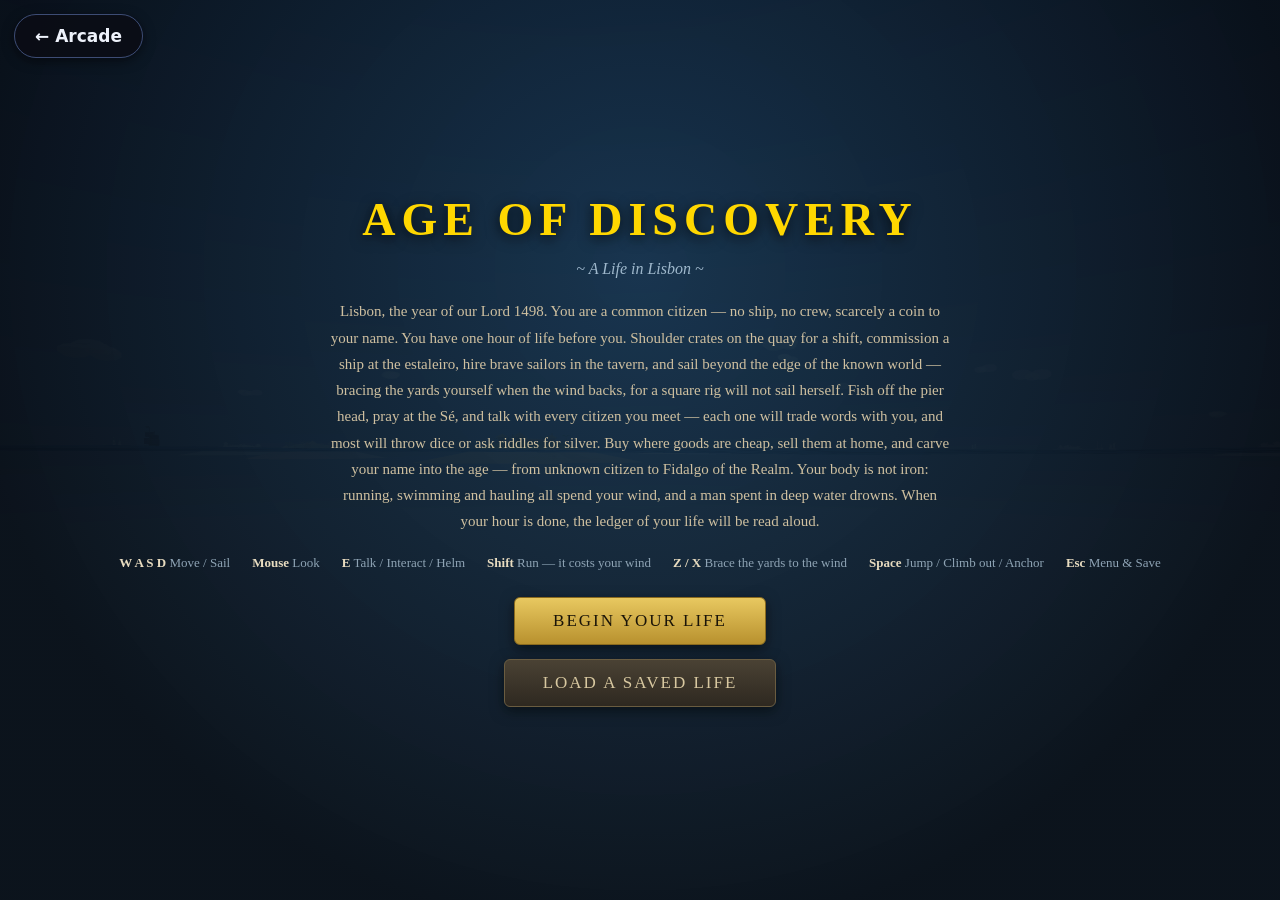
==== commit 00236302: "Arcade back button: auto-hide while playing, show on top-left hover" ====
--- a/age-of-discovery/index.html
+++ b/age-of-discovery/index.html
@@ -149,7 +149,8 @@
 </style>
 </head>
 <body>
-<a href="../" title="Back to Arcade" aria-label="Back to Arcade" style="position:fixed;top:14px;left:14px;z-index:999999;padding:11px 20px;border:1px solid #3d4c74;border-radius:999px;background:rgba(10,13,20,.9);color:#eef2fb;font:700 17px/1.2 system-ui,-apple-system,'Segoe UI',Roboto,sans-serif;text-decoration:none;box-shadow:0 3px 12px rgba(0,0,0,.5)">&#8592; Arcade</a>
+<a id="arcadeBack" href="../" title="Back to Arcade" aria-label="Back to Arcade" style="position:fixed;top:14px;left:14px;z-index:999999;padding:11px 20px;border:1px solid #3d4c74;border-radius:999px;background:rgba(10,13,20,.9);color:#eef2fb;font:700 17px/1.2 system-ui,-apple-system,'Segoe UI',Roboto,sans-serif;text-decoration:none;box-shadow:0 3px 12px rgba(0,0,0,.5);transition:opacity .25s">&#8592; Arcade</a>
+<script>(function(){var a=document.getElementById('arcadeBack');if(!a)return;var t;function show(){a.style.opacity='1';a.style.pointerEvents='auto';}function hide(){a.style.opacity='0';a.style.pointerEvents='none';}function later(){clearTimeout(t);t=setTimeout(hide,700);}document.addEventListener('mousemove',function(e){if(e.clientX<170&&e.clientY<75){clearTimeout(t);show();}else later();},{passive:true});a.addEventListener('mouseenter',function(){clearTimeout(t);show();});a.addEventListener('mouseleave',later);show();})();</script>
 <style>
   #dialog {
     position: fixed; left: 50%; bottom: 8%; transform: translateX(-50%);
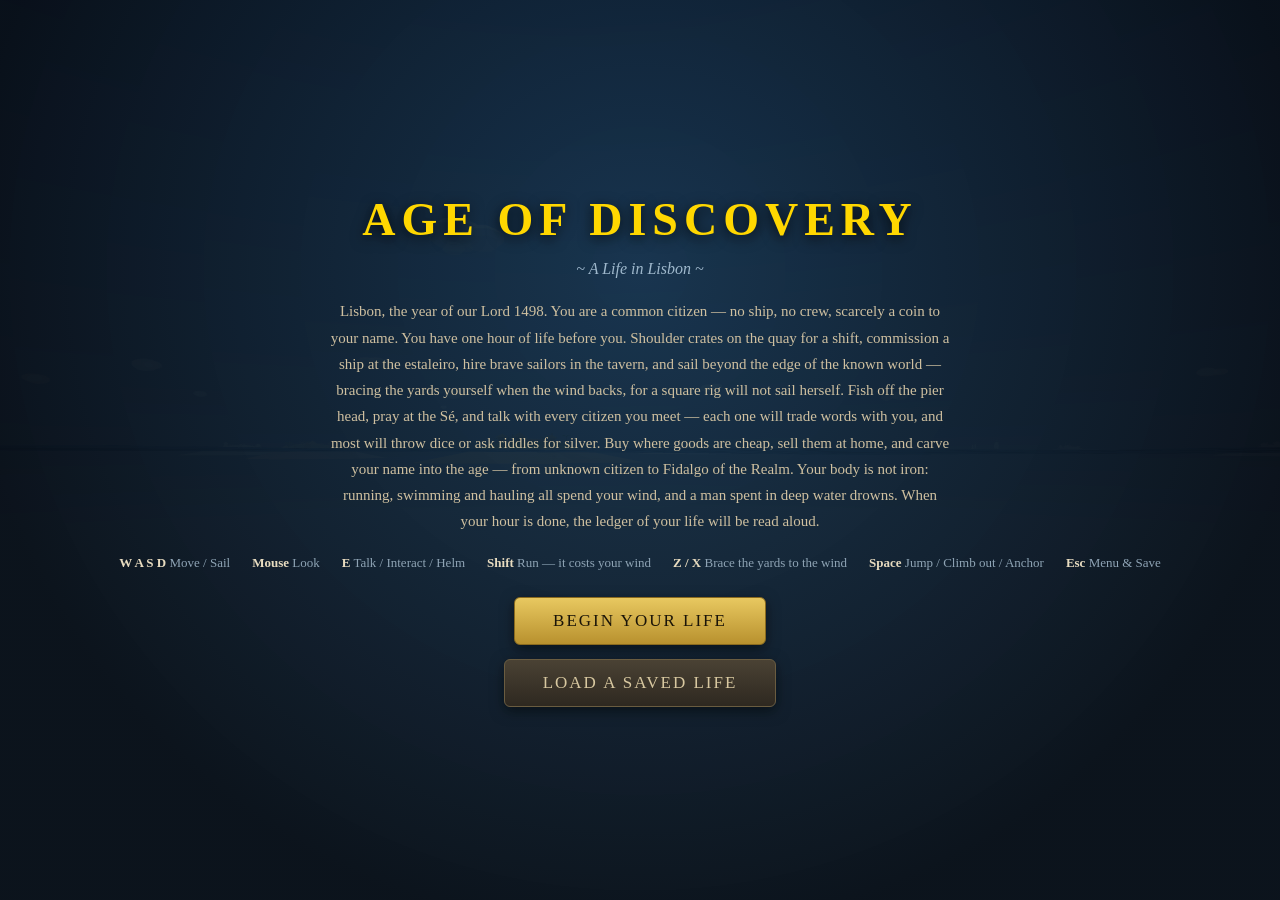
==== commit ca243a5c: "Arcade back button: auto-hide on timer, hover corner to show again" ====
--- a/age-of-discovery/index.html
+++ b/age-of-discovery/index.html
@@ -150,7 +150,8 @@
 </head>
 <body>
 <a id="arcadeBack" href="../" title="Back to Arcade" aria-label="Back to Arcade" style="position:fixed;top:14px;left:14px;z-index:999999;padding:11px 20px;border:1px solid #3d4c74;border-radius:999px;background:rgba(10,13,20,.9);color:#eef2fb;font:700 17px/1.2 system-ui,-apple-system,'Segoe UI',Roboto,sans-serif;text-decoration:none;box-shadow:0 3px 12px rgba(0,0,0,.5);transition:opacity .25s">&#8592; Arcade</a>
-<script>(function(){var a=document.getElementById('arcadeBack');if(!a)return;var t;function show(){a.style.opacity='1';a.style.pointerEvents='auto';}function hide(){a.style.opacity='0';a.style.pointerEvents='none';}function later(){clearTimeout(t);t=setTimeout(hide,700);}document.addEventListener('mousemove',function(e){if(e.clientX<170&&e.clientY<75){clearTimeout(t);show();}else later();},{passive:true});a.addEventListener('mouseenter',function(){clearTimeout(t);show();});a.addEventListener('mouseleave',later);show();})();</script>
+<div id="arcadeHot" aria-hidden="true" style="position:fixed;top:0;left:0;width:140px;height:64px;z-index:999998"></div>
+<script>(function(){var a=document.getElementById('arcadeBack'),h=document.getElementById('arcadeHot');if(!a||!h)return;var t;function show(){clearTimeout(t);a.style.opacity='1';a.style.pointerEvents='auto';}function hide(){a.style.opacity='0';a.style.pointerEvents='none';}function later(){clearTimeout(t);t=setTimeout(hide,1500);}a.addEventListener('mouseenter',show);a.addEventListener('mouseleave',later);h.addEventListener('mouseenter',show);h.addEventListener('mouseleave',later);show();t=setTimeout(hide,4000);})();</script>
 <style>
   #dialog {
     position: fixed; left: 50%; bottom: 8%; transform: translateX(-50%);
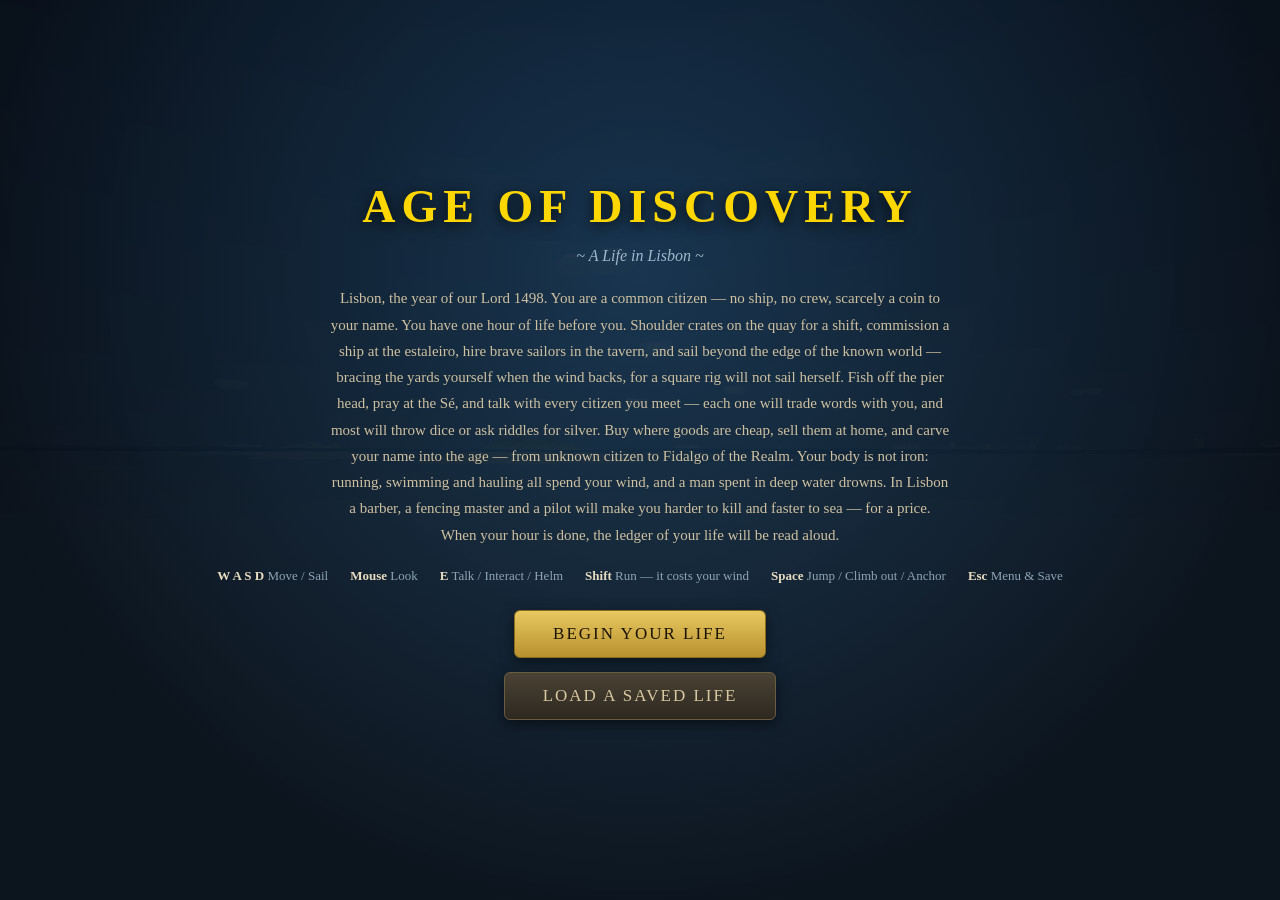
==== commit d1e209c5: "A busier Lisbon: more neighbours, dock-only hauling, self-trimming yards and street life" ====
--- a/age-of-discovery/index.html
+++ b/age-of-discovery/index.html
@@ -1,8822 +1,9228 @@
-<!DOCTYPE html>
-<html lang="en">
-<head>
-<meta charset="UTF-8">
-<meta name="viewport" content="width=device-width, initial-scale=1.0, maximum-scale=1.0, user-scalable=no">
-<title>Age of Discovery — A Life in Lisbon</title>
-<link rel="icon" href="data:image/svg+xml,%3Csvg xmlns='http://www.w3.org/2000/svg' viewBox='0 0 32 32'%3E%3Ctext y='26' font-size='26'%3E%E2%9A%93%3C/text%3E%3C/svg%3E">
-<style>
-  * { margin: 0; padding: 0; box-sizing: border-box; }
-  html, body {
-    width: 100%; height: 100%; overflow: hidden;
-    background: #0a1622; color: #e8dcc0;
-    font-family: Georgia, 'Times New Roman', serif;
-    user-select: none; -webkit-user-select: none;
-  }
-  #c { position: fixed; inset: 0; width: 100%; height: 100%; display: block; cursor: crosshair; }
-  .hidden { display: none !important; }
-
-  .panel {
-    background: linear-gradient(135deg, rgba(30,25,15,0.90), rgba(14,11,7,0.92));
-    border: 1px solid rgba(200,170,80,0.45);
-    border-radius: 8px;
-    box-shadow: 0 4px 18px rgba(0,0,0,0.55);
-  }
-
-  #loading {
-    position: fixed; inset: 0; z-index: 100;
-    background: radial-gradient(ellipse at center, #16324a 0%, #0a1622 100%);
-    display: flex; flex-direction: column; align-items: center; justify-content: center; gap: 18px;
-  }
-  #loading h2 { color: #ffd700; font-size: 28px; letter-spacing: 3px; }
-  #loadingText { color: #b8a878; font-size: 14px; }
-  .spinner {
-    width: 46px; height: 46px; border-radius: 50%;
-    border: 3px solid rgba(200,170,80,0.25); border-top-color: #ffd700;
-    animation: spin 0.9s linear infinite;
-  }
-  @keyframes spin { to { transform: rotate(360deg); } }
-  #loadErr { display: none; max-width: 420px; text-align: center; color: #e0b0b0; font-size: 14px; line-height: 1.6; }
-
-  .screen {
-    position: fixed; inset: 0; z-index: 60;
-    background: radial-gradient(ellipse at 50% 30%, rgba(22,50,74,0.94) 0%, rgba(8,14,22,0.97) 75%);
-    display: flex; flex-direction: column; align-items: center; justify-content: center;
-    gap: 14px; padding: 24px; text-align: center;
-  }
-  .screen h1 { font-size: 46px; letter-spacing: 6px; color: #ffd700; text-shadow: 0 3px 14px rgba(0,0,0,0.8); }
-  .screen .subtitle { color: #9fb8cc; font-style: italic; font-size: 16px; margin-bottom: 6px; }
-  .screen .desc { max-width: 620px; color: #cfc0a0; font-size: 15px; line-height: 1.75; margin-bottom: 6px; }
-  /* the ledger read aloud at the end of a life */
-  .ledger { margin: 12px auto 4px; max-width: 430px; text-align: left; font-size: 14px; }
-  .ledger .lrow { display: flex; justify-content: space-between; gap: 18px; padding: 3px 0; border-bottom: 1px dotted rgba(216,198,150,0.22); }
-  .ledger .lrow span { color: #b8a884; }
-  .ledger .lrow b { color: #f0d090; font-weight: 600; white-space: nowrap; }
-  .ledger .lhead { text-align: center; color: #f0d090; letter-spacing: 2px; font-size: 13px; margin-bottom: 4px; }
-  .screen .controls-info {
-    display: flex; flex-wrap: wrap; gap: 8px 22px; justify-content: center;
-    color: #8fa4b5; font-size: 13px; margin-bottom: 12px;
-  }
-  .screen .controls-info b { color: #e8dcc0; }
-  .bigbtn {
-    pointer-events: auto; cursor: pointer;
-    padding: 13px 38px; font-family: Georgia, serif; font-size: 17px; letter-spacing: 2px;
-    color: #1a1408; background: linear-gradient(180deg, #e8c860, #b8912e);
-    border: 1px solid #8a6a1e; border-radius: 6px;
-    box-shadow: 0 4px 14px rgba(0,0,0,0.5);
-    transition: transform .12s, filter .12s;
-  }
-  .bigbtn:hover { filter: brightness(1.12); transform: translateY(-1px); }
-  .bigbtn.secondary { background: linear-gradient(180deg, #4a4234, #2e2820); color: #d8c8a0; border-color: #6a5c40; }
-
-  #hud { position: fixed; inset: 0; pointer-events: none; z-index: 20; }
-  /* third person: there is no aiming reticle, and the character stands where
-     the dot used to be */
-  #crosshair { display: none; }
-  #stats { position: absolute; left: 14px; top: 14px; padding: 9px 13px; font-size: 13.5px; min-width: 178px; }
-  #stats .row { display: flex; justify-content: space-between; gap: 16px; line-height: 1.65; }
-  #stats .k { color: #b3a378; }
-  #stats .v { color: #ffd700; font-weight: bold; }
-  #stats .v.rep { color: #9fd8ff; }
-  #stats .title-line { color: #9fd8ff; font-style: italic; font-size: 12px; margin-top: 3px; }
-
-  #timerWrap { position: absolute; left: 50%; top: 12px; transform: translateX(-50%); padding: 7px 20px; text-align: center; }
-  #lifeTimer { font-size: 25px; font-weight: bold; color: #ffd700; letter-spacing: 2px; font-variant-numeric: tabular-nums; }
-  #lifeTimer.low { color: #ff5a4a; animation: pulse 1s infinite; }
-  @keyframes pulse { 50% { opacity: 0.55; } }
-  #gameClock { font-size: 12px; color: #a9c0d0; margin-top: 1px; }
-  #contractLine { font-size: 11px; color: #c9b071; margin-top: 3px; letter-spacing: 0.4px; }
-  #contractLine.low { color: #ff8a6a; }
-
-  #minimapWrap { position: absolute; right: 14px; top: 14px; padding: 8px; }
-  #minimapCanvas { display: block; border-radius: 50%; }
-  #minimapLabel { text-align: center; font-size: 10px; letter-spacing: 2px; color: #8fa4b5; margin-top: 5px; }
-
-  #prompt {
-    position: absolute; left: 50%; bottom: 17%; transform: translateX(-50%);
-    padding: 8px 18px; font-size: 15px; color: #ffe9a8; white-space: nowrap;
-  }
-  #prompt b { color: #fff; border: 1px solid rgba(255,233,168,0.6); border-radius: 4px; padding: 0 6px; margin-right: 7px; }
-
-  #logPanel {
-    position: absolute; left: 14px; bottom: 14px; width: 300px; max-height: 132px;
-    overflow-y: auto; padding: 8px 11px; font-size: 12px; line-height: 1.55;
-    color: #c8b888; pointer-events: none;
-  }
-  .log-entry { margin-bottom: 2px; }
-  .log-entry .time { color: #7a8a96; margin-right: 6px; }
-  .log-entry.new-discovery { color: #ffd700; }
-  .log-entry.bad { color: #e89090; }
-  .log-entry.good { color: #9fe89f; }
-
-  #cargoBox { position: absolute; right: 14px; bottom: 14px; padding: 8px 12px; font-size: 12px; color: #c8b888; max-width: 210px; }
-  #cargoBox .ttl { color: #b3a378; font-size: 10px; letter-spacing: 2px; margin-bottom: 3px; }
-
-  #speedo { position: absolute; right: 18px; top: 46%; transform: translateY(-50%); padding: 10px 12px; text-align: center; width: 104px; }
-  #speedo .lbl { font-size: 10px; letter-spacing: 2px; color: #8fa4b5; }
-  #speedBarBg { width: 100%; height: 78px; background: rgba(0,0,0,0.45); border-radius: 4px; margin: 6px 0 4px; position: relative; overflow: hidden; }
-  #speedFill { position: absolute; bottom: 0; left: 0; right: 0; height: 0%; background: linear-gradient(180deg,#7ec8f0,#2f86b8); transition: height .15s; }
-  #speedVal { font-size: 15px; color: #ffd700; font-weight: bold; }
-  #helmHint { font-size: 10px; color: #8fa4b5; margin-top: 4px; line-height: 1.4; }
-
-  /* ---- a sailor's body: what is left of it, and what is left in it ---- */
-  #vitals { margin-top: 6px; padding-top: 6px; border-top: 1px solid rgba(200,170,80,0.18); }
-  .vbar { display: flex; align-items: center; gap: 7px; margin-bottom: 3px; }
-  .vbar .vk { font-size: 9px; letter-spacing: 1.1px; color: #8fa4b5; width: 46px; flex: none; }
-  .vtrack { flex: 1; height: 7px; border-radius: 3px; background: rgba(0,0,0,0.55);
-            box-shadow: inset 0 0 0 1px rgba(0,0,0,0.5); overflow: hidden; }
-  .vfill { height: 100%; width: 100%; transition: width .16s linear; }
-  .vfill.hp { background: linear-gradient(90deg, #7e2626, #e0604a); }
-  .vfill.st { background: linear-gradient(90deg, #7a5f1c, #e8c860); }
-  .vfill.hg { background: linear-gradient(90deg, #5e3a12, #e0a03a); }
-  .vbar.low .vfill { animation: pulse .9s infinite; }
-  .vn { font-size: 10px; color: #b3a378; width: 22px; text-align: right; flex: none;
-        font-variant-numeric: tabular-nums; }
-
-  /* ---- the yards: where they are, and where the wind wants them ---- */
-  #trimWrap { margin-top: 7px; }
-  #trimBar { position: relative; height: 12px; border-radius: 5px; background: rgba(0,0,0,0.55);
-             overflow: hidden; box-shadow: inset 0 0 0 1px rgba(0,0,0,0.5); }
-  #trimZone { position: absolute; top: 0; bottom: 0; background: rgba(110,215,140,0.55);
-              border-left: 1px solid rgba(160,250,180,0.85); border-right: 1px solid rgba(160,250,180,0.85); }
-  #trimNeedle { position: absolute; top: -1px; bottom: -1px; width: 3px; background: #ffd700;
-                box-shadow: 0 0 6px rgba(255,215,0,0.9); }
-  #trimLbl { font-size: 9px; letter-spacing: 1.4px; color: #8fa4b5; margin-top: 3px; }
-  #windLbl { font-size: 10px; color: #9fd8ff; margin-top: 2px; }
-  #windLbl.bad { color: #ff8a6a; }
-  #shiftLine { font-size: 11px; color: #9fe89f; margin-top: 3px; letter-spacing: 0.4px; }
-  #shiftLine .num { color: #ffd700; font-weight: bold; }
-</style>
-</head>
-<body>
-<a id="arcadeBack" href="../" title="Back to Arcade" aria-label="Back to Arcade" style="position:fixed;top:14px;left:14px;z-index:999999;padding:11px 20px;border:1px solid #3d4c74;border-radius:999px;background:rgba(10,13,20,.9);color:#eef2fb;font:700 17px/1.2 system-ui,-apple-system,'Segoe UI',Roboto,sans-serif;text-decoration:none;box-shadow:0 3px 12px rgba(0,0,0,.5);transition:opacity .25s">&#8592; Arcade</a>
-<div id="arcadeHot" aria-hidden="true" style="position:fixed;top:0;left:0;width:140px;height:64px;z-index:999998"></div>
-<script>(function(){var a=document.getElementById('arcadeBack'),h=document.getElementById('arcadeHot');if(!a||!h)return;var t;function show(){clearTimeout(t);a.style.opacity='1';a.style.pointerEvents='auto';}function hide(){a.style.opacity='0';a.style.pointerEvents='none';}function later(){clearTimeout(t);t=setTimeout(hide,1500);}a.addEventListener('mouseenter',show);a.addEventListener('mouseleave',later);h.addEventListener('mouseenter',show);h.addEventListener('mouseleave',later);show();t=setTimeout(hide,4000);})();</script>
-<style>
-  #dialog {
-    position: fixed; left: 50%; bottom: 8%; transform: translateX(-50%);
-    width: min(680px, calc(100% - 40px)); z-index: 50;
-    padding: 20px 24px 18px; pointer-events: auto;
-  }
-  #dlgHead { display: flex; align-items: center; gap: 14px; margin-bottom: 10px; }
-  #dlgPortrait {
-    width: 52px; height: 52px; border-radius: 50%; flex: none;
-    background: radial-gradient(circle at 35% 30%, #5a4c2e, #241d10);
-    border: 2px solid rgba(200,170,80,0.6);
-    display: flex; align-items: center; justify-content: center; font-size: 28px;
-  }
-  #dlgName { font-size: 18px; color: #ffd700; letter-spacing: 1px; }
-  #dlgRole { font-size: 12px; color: #8fa4b5; font-style: italic; margin-top: 1px; }
-  #dlgText { font-size: 15px; line-height: 1.65; color: #e0d4b4; margin-bottom: 14px; min-height: 24px; }
-  #dlgOptions { display: flex; flex-direction: column; gap: 7px; max-height: 46vh; overflow-y: auto; padding-right: 4px; }
-  #dlgOptions::-webkit-scrollbar { width: 8px; }
-  #dlgOptions::-webkit-scrollbar-track { background: rgba(0,0,0,0.25); border-radius: 4px; }
-  #dlgOptions::-webkit-scrollbar-thumb { background: rgba(200,170,80,0.45); border-radius: 4px; }
-  .dlg-opt {
-    pointer-events: auto; cursor: pointer; text-align: left;
-    padding: 10px 14px; font-family: Georgia, serif; font-size: 14.5px;
-    color: #e8dcc0; background: rgba(60,50,30,0.55);
-    border: 1px solid rgba(200,170,80,0.35); border-radius: 6px;
-    transition: background .12s, border-color .12s;
-  }
-  .dlg-opt:hover { background: rgba(96,80,44,0.7); border-color: rgba(230,200,110,0.75); }
-  .dlg-opt .req { display: block; font-size: 11.5px; color: #d98a8a; margin-top: 2px; }
-  .dlg-opt .hint { display: block; font-size: 11.5px; color: #93b8a0; margin-top: 2px; font-style: italic; }
-  .dlg-opt.disabled { opacity: 0.45; cursor: not-allowed; }
-  .dlg-opt.disabled:hover { background: rgba(60,50,30,0.55); border-color: rgba(200,170,80,0.35); }
-  /* the conversation clock: patience left, and a warning before they walk off */
-  #dlgFoot {
-    display: flex; align-items: center; justify-content: space-between; gap: 12px;
-    margin-top: 11px; padding-top: 9px; font-size: 11.5px; font-style: italic;
-    color: #8fa4b5; border-top: 1px solid rgba(200,170,80,0.16);
-  }
-  #dlgFoot .pips { font-style: normal; letter-spacing: 3px; color: #b99a52; margin-left: 6px; }
-  #dlgFoot .warn { color: #c99a5a; }
-  #dlgFoot.low { color: #d9a86a; }
-  #dlgFoot.low .pips { color: #c46a4a; }
-
-  #menuPanel, #savePanel { width: min(430px, calc(100% - 40px)); padding: 26px 30px; }
-  #menuPanel h2, #savePanel h2 { color: #ffd700; font-size: 22px; letter-spacing: 3px; text-align: center; margin-bottom: 18px; }
-  .menu-btn {
-    pointer-events: auto; display: block; width: 100%; cursor: pointer;
-    padding: 11px; margin-bottom: 9px; font-family: Georgia, serif; font-size: 15px;
-    color: #e8dcc0; background: rgba(60,50,30,0.55);
-    border: 1px solid rgba(200,170,80,0.4); border-radius: 6px;
-  }
-  .menu-btn:hover { background: rgba(96,80,44,0.7); }
-  .menu-btn.danger { color: #e8b0b0; border-color: rgba(160,80,80,0.5); }
-  .save-slot {
-    pointer-events: auto; cursor: pointer; width: 100%; text-align: left;
-    padding: 11px 14px; margin-bottom: 9px; font-family: Georgia, serif;
-    color: #e8dcc0; background: rgba(60,50,30,0.55);
-    border: 1px solid rgba(200,170,80,0.4); border-radius: 6px; font-size: 13.5px;
-  }
-  .save-slot:hover { background: rgba(96,80,44,0.7); }
-  .save-slot .slot-title { color: #ffd700; font-size: 15px; }
-  .save-slot .slot-meta { color: #8fa4b5; font-size: 12px; margin-top: 2px; }
-  .save-slot.empty { color: #7a8a96; font-style: italic; }
-
-  #toast {
-    position: fixed; left: 50%; top: 15%; transform: translateX(-50%) translateY(-8px);
-    padding: 11px 26px; font-size: 15.5px; color: #ffe9a8; z-index: 55;
-    opacity: 0; transition: opacity .25s, transform .25s; pointer-events: none;
-    max-width: 80vw; text-align: center;
-  }
-  #toast.show { opacity: 1; transform: translateX(-50%) translateY(0); }
-
-  #deathFlash {
-    position: fixed; inset: 0; z-index: 58; pointer-events: none;
-    background: radial-gradient(ellipse at center, rgba(120,10,10,0) 40%, rgba(140,8,8,0.55) 100%);
-    opacity: 0; transition: opacity 1.2s;
-  }
-  #deathFlash.on { opacity: 1; }
-
-  #touchControls { position: fixed; inset: 0; z-index: 30; pointer-events: none; display: none; }
-  #touchControls.on { display: block; }
-  #stickBase {
-    position: absolute; left: 26px; bottom: 26px; width: 118px; height: 118px;
-    border-radius: 50%; border: 2px solid rgba(200,170,80,0.35);
-    background: rgba(20,16,10,0.35); pointer-events: auto;
-  }
-  #stickKnob {
-    position: absolute; left: 50%; top: 50%; width: 48px; height: 48px;
-    margin: -24px 0 0 -24px; border-radius: 50%;
-    background: rgba(230,200,110,0.4); border: 1px solid rgba(230,200,110,0.6);
-  }
-  .touch-btn {
-    position: absolute; pointer-events: auto; border-radius: 50%;
-    background: rgba(20,16,10,0.5); border: 2px solid rgba(200,170,80,0.4);
-    color: #ffe9a8; font-family: Georgia, serif; font-size: 17px;
-    display: flex; align-items: center; justify-content: center;
-  }
-  #btnE { right: 26px; bottom: 96px; width: 66px; height: 66px; }
-  #btnSpace { right: 100px; bottom: 40px; width: 56px; height: 56px; font-size: 12px; }
-  #btnSpace.on { background: rgba(216,168,64,0.85); border-color: #f0d090; color: #2a2010; }
-
-  @media (max-width: 720px) {
-    #logPanel { width: 200px; max-height: 90px; font-size: 11px; }
-    #cargoBox { display: none; }
-    #stats { font-size: 12px; min-width: 150px; }
-    .screen h1 { font-size: 32px; }
-  }
-</style>
-
-<!-- ==================== LOADING ==================== -->
-<div id="loading">
-  <h2>AGE OF DISCOVERY</h2>
-  <div class="spinner"></div>
-  <div id="loadingText">Fitting out your caravel&hellip;</div>
-  <div id="loadErr">
-    <b>The 3D engine could not be loaded.</b><br><br>
-    Your browser was unable to download the Three.js library.<br>
-    Check your internet connection, then reload this page.
-  </div>
-</div>
-
-<!-- ==================== START SCREEN ==================== -->
-<div id="startScreen" class="screen">
-  <h1>AGE OF DISCOVERY</h1>
-  <div class="subtitle">~ A Life in Lisbon ~</div>
-  <div class="desc">
-    Lisbon, the year of our Lord 1498. You are a common citizen &mdash; no ship, no crew,
-    scarcely a coin to your name. You have one hour of life before you.
-    Shoulder crates on the quay for a shift, commission a ship at the estaleiro, hire brave sailors
-    in the tavern, and sail beyond the edge of the known world &mdash; bracing the yards yourself
-    when the wind backs, for a square rig will not sail herself.
-    Fish off the pier head, pray at the S&eacute;, and talk with every citizen you meet &mdash;
-    each one will trade words with you, and most will throw dice or ask riddles for silver.
-    Buy where goods are cheap, sell them at home, and carve your name into the age &mdash;
-    from unknown citizen to Fidalgo of the Realm.
-    Your body is not iron: running, swimming and hauling all spend your wind, and a man
-    spent in deep water drowns.
-    When your hour is done, the ledger of your life will be read aloud.
-  </div>
-  <div class="controls-info">
-    <div><b>W A S D</b><span> Move / Sail</span></div>
-    <div><b>Mouse</b><span> Look</span></div>
-    <div><b>E</b><span> Talk / Interact / Helm</span></div>
-    <div><b>Shift</b><span> Run &mdash; it costs your wind</span></div>
-    <div><b>Z / X</b><span> Brace the yards to the wind</span></div>
-    <div><b>Space</b><span> Jump / Climb out / Anchor</span></div>
-    <div><b>Esc</b><span> Menu &amp; Save</span></div>
-  </div>
-  <button id="beginBtn" class="bigbtn">BEGIN YOUR LIFE</button>
-  <button id="loadBtn" class="bigbtn secondary">LOAD A SAVED LIFE</button>
-</div>
-
-<canvas id="c"></canvas>
-
-<!-- ==================== HUD ==================== -->
-<div id="hud" class="hidden">
-  <div id="crosshair"></div>
-
-  <div id="stats" class="panel">
-    <div class="row"><span class="k">Gold</span><span class="v" id="goldVal">40</span></div>
-    <div class="row"><span class="k">Reputation</span><span class="v rep" id="repVal">0</span></div>
-    <div class="row"><span class="k">Crew</span><span class="v" id="crewVal">0</span></div>
-    <div class="row"><span class="k">Supplies</span><span class="v" id="foodVal">20</span></div>
-    <div class="row"><span class="k">Ship</span><span class="v" id="shipVal">none</span></div>
-    <div id="vitals">
-      <div class="vbar" id="hpBar"><span class="vk">BODY</span>
-        <div class="vtrack"><div class="vfill hp" id="hpFill"></div></div>
-        <span class="vn" id="hpVal">100</span></div>
-      <div class="vbar" id="stBar"><span class="vk">WIND</span>
-        <div class="vtrack"><div class="vfill st" id="stFill"></div></div>
-        <span class="vn" id="stVal">100</span></div>
-      <div class="vbar" id="hgBar"><span class="vk">HUNGER</span>
-        <div class="vtrack"><div class="vfill hg" id="hgFill"></div></div>
-        <span class="vn" id="hgVal">100</span></div>
-    </div>
-    <div class="title-line" id="titleVal">Unknown Citizen</div>
-  </div>
-
-  <div id="timerWrap" class="panel">
-    <div id="lifeTimer">60:00</div>
-    <div id="gameClock">Day 1 &middot; 06:00</div>
-    <div id="contractLine" class="hidden"></div>
-    <div id="shiftLine" class="hidden"></div>
-    <div id="jobLine" class="hidden"></div>
-  </div>
-
-  <div id="minimapWrap" class="panel">
-    <canvas id="minimapCanvas" width="200" height="200"></canvas>
-    <div id="minimapLabel">CHART</div>
-  </div>
-
-  <div id="prompt" class="panel hidden"></div>
-  <div id="logPanel" class="panel"></div>
-  <div id="cargoBox" class="panel"><div class="ttl">CARGO HOLD</div><div id="cargoVal">empty</div></div>
-
-  <div id="speedo" class="panel hidden">
-    <div class="lbl">SAIL</div>
-    <div id="speedBarBg"><div id="speedFill"></div></div>
-    <div id="speedVal">0 kn</div>
-    <div id="trimWrap">
-      <div id="trimBar"><div id="trimZone"></div><div id="trimNeedle"></div></div>
-      <div id="trimLbl">YARDS</div>
-    </div>
-    <div id="windLbl">wind &mdash;</div>
-    <div id="helmHint">W hoist &middot; S reef<br>A / D helm<br>Z / X brace the yards</div>
-  </div>
-</div>
-
-<!-- ==================== DIALOG ==================== -->
-<div id="dialog" class="panel hidden">
-  <div id="dlgHead">
-    <div id="dlgPortrait">&#129489;</div>
-    <div>
-      <div id="dlgName">Someone</div>
-      <div id="dlgRole">Lisbon</div>
-    </div>
-  </div>
-  <div id="dlgText"></div>
-  <div id="dlgOptions"></div>
-  <div id="dlgFoot" class="hidden"></div>
-</div>
-
-<!-- ==================== PAUSE MENU ==================== -->
-<div id="menuPanel" class="screen hidden">
-  <div class="panel" style="padding:26px 30px; width:min(430px, calc(100% - 40px));">
-    <h2>YOUR LIFE</h2>
-    <button class="menu-btn" id="btnResume">Resume</button>
-    <button class="menu-btn" id="btnSave">Save Game</button>
-    <button class="menu-btn" id="btnLoadMenu">Load Game</button>
-    <button class="menu-btn danger" id="btnAbandon">Abandon This Life</button>
-  </div>
-</div>
-
-<!-- ==================== SAVE / LOAD ==================== -->
-<div id="savePanel" class="screen hidden">
-  <div class="panel" style="padding:26px 30px; width:min(430px, calc(100% - 40px));">
-    <h2 id="savePanelTitle">SAVE GAME</h2>
-    <div id="saveSlots"></div>
-    <button class="menu-btn" id="btnSaveBack">Back</button>
-  </div>
-</div>
-
-<!-- ==================== END SCREEN ==================== -->
-<div id="endScreen" class="screen hidden">
-  <h1 id="endTitle">Voyage Complete</h1>
-  <div class="subtitle" id="endSub"></div>
-  <div class="desc" id="endSummary"></div>
-  <button id="endBtn" class="bigbtn">NEW LIFE</button>
-  <button id="endLoadBtn" class="bigbtn secondary">LOAD SAVE</button>
-</div>
-
-<div id="toast" class="panel"></div>
-<div id="deathFlash"></div>
-
-<!-- ==================== TOUCH ==================== -->
-<div id="touchControls">
-  <div id="stickBase"><div id="stickKnob"></div></div>
-  <div id="btnE" class="touch-btn">E</div>
-  <div id="btnSpace" class="touch-btn">JUMP&middot;&#9873;</div>
-</div>
-
-<script type="module">
-// ============================================================
-//  THREE.JS LOADER - several CDNs, ESM first then classic UMD
-// ============================================================
-const ESM_CDNS = [
-  './three.module.min.js',
-  'https://cdn.jsdelivr.net/npm/three@0.160.0/build/three.module.js',
-  'https://unpkg.com/three@0.160.0/build/three.module.js',
-  'https://cdn.staticfile.org/three.js/0.160.0/build/three.module.js',
-  'https://lib.baomitu.com/three.js/0.160.0/build/three.module.js',
-  'https://esm.sh/three@0.160.0',
-];
-const UMD_CDNS = [
-  'https://cdn.jsdelivr.net/npm/three@0.152.2/build/three.min.js',
-  'https://cdn.staticfile.org/three.js/0.152.2/build/three.min.js',
-  'https://unpkg.com/three@0.152.2/build/three.min.js',
-  'https://lib.baomitu.com/three.js/0.152.2/build/three.min.js',
-];
-
-function loadClassicScript(src) {
-  return new Promise((resolve, reject) => {
-    const s = document.createElement('script');
-    s.src = src;
-    s.onload = () => resolve();
-    s.onerror = () => reject(new Error('failed ' + src));
-    document.head.appendChild(s);
-  });
-}
-
-async function loadThree() {
-  for (const src of ESM_CDNS) {
-    try {
-      const mod = await import(/* @vite-ignore */ src);
-      if (mod && mod.WebGLRenderer) return mod;
-    } catch (e) { /* try next */ }
-  }
-  for (const src of UMD_CDNS) {
-    try {
-      await loadClassicScript(src);
-      if (window.THREE && window.THREE.WebGLRenderer) return window.THREE;
-    } catch (e) { /* try next */ }
-  }
-  return null;
-}
-
-const THREE = await loadThree();
-
-if (!THREE) {
-  document.querySelector('#loading .spinner').style.display = 'none';
-  document.getElementById('loadingText').style.display = 'none';
-  document.getElementById('loadErr').style.display = 'block';
-  throw new Error('Three.js could not be loaded from any CDN');
-}
-
-// ============================================================
-//  RENDERER / SCENE
-// ============================================================
-const canvas = document.getElementById('c');
-const renderer = new THREE.WebGLRenderer({ canvas, antialias: true });
-renderer.setPixelRatio(Math.min(window.devicePixelRatio, 2));
-renderer.setSize(window.innerWidth, window.innerHeight);
-renderer.shadowMap.enabled = true;
-renderer.shadowMap.type = THREE.PCFSoftShadowMap;
-renderer.toneMapping = THREE.ACESFilmicToneMapping;
-renderer.toneMappingExposure = 1.0;
-
-const scene = new THREE.Scene();
-const fogColor = new THREE.Color(0xb8d6ed);
-scene.fog = new THREE.Fog(fogColor, 220, 640);
-
-// ---- Sky gradient dome (colours are driven by the time of day) ----
-const skyMat = new THREE.ShaderMaterial({
-  uniforms: {
-    topColor:    { value: new THREE.Color(0x2f74b8) },
-    bottomColor: { value: new THREE.Color(0xc4dcee) },
-    offset:      { value: 50 },
-    exponent:    { value: 0.6 },
-  },
-  vertexShader: `
-    varying vec3 vWorldPosition;
-    void main() {
-      vec4 worldPosition = modelMatrix * vec4(position, 1.0);
-      vWorldPosition = worldPosition.xyz;
-      gl_Position = projectionMatrix * modelViewMatrix * vec4(position, 1.0);
-    }
-  `,
-  fragmentShader: `
-    uniform vec3 topColor;
-    uniform vec3 bottomColor;
-    uniform float offset;
-    uniform float exponent;
-    varying vec3 vWorldPosition;
-    void main() {
-      float h = normalize(vWorldPosition + offset).y;
-      gl_FragColor = vec4(mix(bottomColor, topColor, max(pow(max(h, 0.0), exponent), 0.0)), 1.0);
-    }
-  `,
-  side: THREE.BackSide,
-  depthWrite: false,
-});
-const sky = new THREE.Mesh(new THREE.SphereGeometry(600, 32, 16), skyMat);
-scene.add(sky);
-
-// ---- Stars (fade in at night) ----
-const starMat = new THREE.PointsMaterial({
-  color: 0xdfe8ff, size: 1.6, sizeAttenuation: false,
-  transparent: true, opacity: 0, fog: false, depthWrite: false,
-});
-const starGeo = new THREE.BufferGeometry();
-{
-  const pts = [];
-  for (let i = 0; i < 420; i++) {
-    const t = Math.random() * Math.PI * 2;
-    const p = Math.acos(Math.random() * 0.95);       // mostly upper sky
-    const r = 560;
-    pts.push(Math.sin(p) * Math.cos(t) * r, Math.cos(p) * r, Math.sin(p) * Math.sin(t) * r);
-  }
-  starGeo.setAttribute('position', new THREE.Float32BufferAttribute(pts, 3));
-}
-const stars = new THREE.Points(starGeo, starMat);
-scene.add(stars);
-
-// ---- Lights ----
-const ambient = new THREE.AmbientLight(0xc8d8e8, 0.75);
-scene.add(ambient);
-
-const sunLight = new THREE.DirectionalLight(0xfff0d0, 2.1);
-sunLight.castShadow = true;
-sunLight.shadow.mapSize.width = 2048;
-sunLight.shadow.mapSize.height = 2048;
-sunLight.shadow.camera.near = 10;
-sunLight.shadow.camera.far = 620;
-sunLight.shadow.camera.left = -130;
-sunLight.shadow.camera.right = 130;
-sunLight.shadow.camera.top = 130;
-sunLight.shadow.camera.bottom = -130;
-sunLight.shadow.bias = -0.0006;
-scene.add(sunLight);
-scene.add(sunLight.target);
-
-const hemiLight = new THREE.HemisphereLight(0xbfe0ff, 0x2a5a7a, 0.7);
-scene.add(hemiLight);
-
-const fillLight = new THREE.DirectionalLight(0xcfe4ff, 0.7);
-fillLight.position.set(-120, 70, -110);
-scene.add(fillLight);
-
-// ============================================================
-//  OCEAN
-// ============================================================
-const SEA_SIZE = 1200;
-// The chart is twice the size it was, so the water had to grow with it: the
-// old plane stopped 350 m past Timor and you could see the edge of the world
-// from her anchorage. Same vertex spacing as before (22.5 m), more of them.
-const oceanGeo = new THREE.PlaneGeometry(SEA_SIZE * 4.2, SEA_SIZE * 4.2, 224, 224);
-const oceanMat = new THREE.ShaderMaterial({
-  uniforms: {
-    time:        { value: 0 },
-    oceanColor:  { value: new THREE.Color(0x2f86b8) },
-    deepColor:   { value: new THREE.Color(0x11496e) },
-    foamColor:   { value: new THREE.Color(0xd6eeff) },
-    skyReflect:  { value: new THREE.Color(0x9fccef) },
-    hazeColor:   { value: new THREE.Color(0xbdd9ee) },
-    sunDir:      { value: new THREE.Vector3(120, 180, 90).normalize() },
-    dayFactor:   { value: 1 },
-  },
-  vertexShader: `
-    uniform float time;
-    varying vec3 vWorldPos;
-    varying float vWaveHeight;
-    void main() {
-      vec3 pos = position;
-      float wave1 = sin(pos.x * 0.02 + time * 0.8) * cos(pos.y * 0.02 + time * 0.6) * 0.70;
-      float wave2 = sin(pos.x * 0.05 + time * 1.2) * cos(pos.y * 0.04 + time * 0.9) * 0.35;
-      float wave3 = sin(pos.x * 0.1 + time * 1.5) * 0.15;
-      pos.z = wave1 + wave2 + wave3;
-      vWaveHeight = pos.z;
-      vec4 worldPos = modelMatrix * vec4(pos, 1.0);
-      vWorldPos = worldPos.xyz;
-      gl_Position = projectionMatrix * viewMatrix * worldPos;
-    }
-  `,
-  fragmentShader: `
-    uniform vec3 oceanColor;
-    uniform vec3 deepColor;
-    uniform vec3 foamColor;
-    uniform vec3 skyReflect;
-    uniform vec3 hazeColor;
-    uniform float dayFactor;
-    uniform vec3 sunDir;
-    uniform float time;
-    varying vec3 vWorldPos;
-    varying float vWaveHeight;
-
-    vec3 waterNormal(vec2 p, float t) {
-      // several wave trains at unrelated angles and frequencies, so the sea does
-      // not read as regular corduroy stripes
-      float gx = cos(p.x * 0.33 + t * 1.7) * 0.34
-               + cos((p.x + p.y) * 0.19 - t * 0.8) * 0.17
-               + cos((p.x * 0.7 + p.y * 0.7) * 0.21 + t * 1.4) * 0.13
-               + cos(p.x * 0.9 + p.y * 0.4 + t * 2.3) * 0.07;
-      float gz = cos(p.y * 0.41 + t * 1.2) * 0.34
-               + cos((p.x + p.y) * 0.19 - t * 0.8) * 0.17
-               + cos((p.x * 0.7 - p.y * 0.7) * 0.23 - t * 1.3) * 0.13
-               + cos(p.y * 0.85 - p.x * 0.3 + t * 2.1) * 0.07;
-      return normalize(vec3(-gx * 0.6, 1.0, -gz * 0.6));
-    }
-
-    void main() {
-      vec2 p = vWorldPos.xz;
-      float depth = clamp((vWaveHeight + 1.2) / 2.4, 0.0, 1.0);
-      vec3 color = mix(deepColor, oceanColor, depth);
-
-      vec3 normal = waterNormal(p, time);
-      vec3 viewDir = normalize(cameraPosition - vWorldPos);
-
-      float fres = pow(1.0 - max(dot(normal, viewDir), 0.0), 3.0);
-      color = mix(color, skyReflect, fres * 0.65);
-
-      float spec = pow(max(dot(reflect(-sunDir, normal), viewDir), 0.0), 90.0);
-      color += vec3(1.0, 0.97, 0.88) * spec * 1.6 * dayFactor;
-
-      float glint = pow(max(dot(reflect(-sunDir, normal), viewDir), 0.0), 12.0);
-      color += vec3(1.0, 0.95, 0.82) * glint * 0.18 * dayFactor;
-
-      float foam = smoothstep(0.85, 1.15, vWaveHeight) * 0.6;
-      color = mix(color, foamColor, foam);
-
-      // Distance haze - camera relative, so the horizon fades anywhere on the map
-      float dist = length(p - cameraPosition.xz);
-      float fade = smoothstep(220.0, 640.0, dist);
-      color = mix(color, hazeColor, fade);
-
-      gl_FragColor = vec4(color, 1.0);
-    }
-  `,
-});
-const ocean = new THREE.Mesh(oceanGeo, oceanMat);
-ocean.rotation.x = -Math.PI / 2;
-ocean.receiveShadow = true;
-scene.add(ocean);
-
-// Same wave function as the shader, so floating objects sit on the surface
-function waveHeightAt(x, z, t) {
-  const py = -z;
-  const w1 = Math.sin(x * 0.02 + t * 0.8) * Math.cos(py * 0.02 + t * 0.6) * 0.70;
-  const w2 = Math.sin(x * 0.05 + t * 1.2) * Math.cos(py * 0.04 + t * 0.9) * 0.35;
-  const w3 = Math.sin(x * 0.1 + t * 1.5) * 0.15;
-  return w1 + w2 + w3;
-}
-
-// ---- Foam sprite texture ----
-function makeFoamTexture() {
-  const size = 256;
-  const cv = document.createElement('canvas');
-  cv.width = cv.height = size;
-  const ctx = cv.getContext('2d');
-  const g = ctx.createRadialGradient(size/2, size/2, 0, size/2, size/2, size/2);
-  g.addColorStop(0.0, 'rgba(255,255,255,0.95)');
-  g.addColorStop(0.35, 'rgba(255,255,255,0.55)');
-  g.addColorStop(0.65, 'rgba(255,255,255,0.18)');
-  g.addColorStop(1.0, 'rgba(255,255,255,0)');
-  ctx.fillStyle = g;
-  ctx.fillRect(0, 0, size, size);
-  const tex = new THREE.CanvasTexture(cv);
-  tex.colorSpace = THREE.SRGBColorSpace || undefined;
-  return tex;
-}
-
-// ---- Wake around the hull ----
-const wakeGroup = new THREE.Group();
-const foamTex = makeFoamTexture();
-const hullFoam = new THREE.Mesh(
-  new THREE.PlaneGeometry(16, 22),
-  new THREE.MeshBasicMaterial({ map: foamTex, transparent: true, opacity: 0.45, depthWrite: false })
-);
-hullFoam.rotation.x = -Math.PI / 2;
-hullFoam.position.y = 0.08;
-wakeGroup.add(hullFoam);
-const wakeTrail = new THREE.Mesh(
-  new THREE.PlaneGeometry(12, 60),
-  new THREE.MeshBasicMaterial({ map: foamTex, transparent: true, opacity: 0.0, depthWrite: false })
-);
-wakeTrail.rotation.x = -Math.PI / 2;
-wakeTrail.position.set(0, 0.06, -34);
-wakeGroup.add(wakeTrail);
-scene.add(wakeGroup);
-
-// ---- Sun disc ----
-const sunTex = (() => {
-  const s = 128;
-  const cv = document.createElement('canvas');
-  cv.width = cv.height = s;
-  const ctx = cv.getContext('2d');
-  const g = ctx.createRadialGradient(s/2, s/2, 0, s/2, s/2, s/2);
-  g.addColorStop(0.0, 'rgba(255,255,245,1)');
-  g.addColorStop(0.25, 'rgba(255,248,220,0.9)');
-  g.addColorStop(0.55, 'rgba(255,235,190,0.25)');
-  g.addColorStop(1.0, 'rgba(255,230,180,0)');
-  ctx.fillStyle = g;
-  ctx.fillRect(0, 0, s, s);
-  return new THREE.CanvasTexture(cv);
-})();
-const sunSprite = new THREE.Sprite(new THREE.SpriteMaterial({
-  map: sunTex, transparent: true, depthWrite: false, fog: false,
-}));
-sunSprite.scale.set(110, 110, 1);
-scene.add(sunSprite);
-// ============================================================
-//  SHIP (procedural caravel, built per-instance so the player
-//  can own anything from a skiff to a nau)
-// ============================================================
-// ---- Canvas sail cloth: seams, bands and wear, so a sail reads as canvas
-//      instead of a flat white slab when you stand under it at the helm ----
-function makeSailTexture() {
-  const cv = document.createElement('canvas');
-  cv.width = 256; cv.height = 128;
-  const ctx = cv.getContext('2d');
-  ctx.fillStyle = '#f3ead4';
-  ctx.fillRect(0, 0, 256, 128);
-  // horizontal cloth bands (reef bands)
-  for (let y = 0; y < 128; y += 32) {
-    ctx.fillStyle = 'rgba(120,104,76,0.22)';
-    ctx.fillRect(0, y, 256, 2);
-    ctx.fillStyle = 'rgba(255,255,255,0.28)';
-    ctx.fillRect(0, y + 2, 256, 1);
-  }
-  // vertical seams between cloth widths
-  for (let x = 0; x <= 256; x += 32) {
-    ctx.fillStyle = 'rgba(120,104,76,0.18)';
-    ctx.fillRect(x, 0, 1.5, 128);
-  }
-  // stains and wear
-  for (let i = 0; i < 300; i++) {
-    ctx.fillStyle = `rgba(96,84,60,${(Math.random() * 0.08).toFixed(3)})`;
-    ctx.fillRect(Math.random() * 256, Math.random() * 128, 4 + Math.random() * 22, 2 + Math.random() * 7);
-  }
-  const tex = new THREE.CanvasTexture(cv);
-  tex.wrapS = tex.wrapT = THREE.RepeatWrapping;
-  tex.repeat.set(2.5, 1.5);
-  tex.anisotropy = 4;
-  if (THREE.SRGBColorSpace) tex.colorSpace = THREE.SRGBColorSpace;
-  return tex;
-}
-const SAIL_TEX = makeSailTexture();
-
-const MAT = {
-  hull:   new THREE.MeshStandardMaterial({ color: 0x7a4a22, roughness: 0.78, metalness: 0.05 }),
-  trim:   new THREE.MeshStandardMaterial({ color: 0x2e1b0c, roughness: 0.85 }),
-  deck:   new THREE.MeshStandardMaterial({ color: 0xc9a06a, roughness: 0.85 }),
-  mast:   new THREE.MeshStandardMaterial({ color: 0x6b4a24, roughness: 0.9 }),
-  sail:   new THREE.MeshStandardMaterial({
-            map: SAIL_TEX, color: 0xffffff, roughness: 0.95, side: THREE.DoubleSide,
-            emissive: 0x4a4436, emissiveIntensity: 0.16,
-          }),
-  gold:   new THREE.MeshStandardMaterial({ color: 0xd9b24a, roughness: 0.35, metalness: 0.7 }),
-  flag:   new THREE.MeshStandardMaterial({ color: 0xb4262a, roughness: 0.9, side: THREE.DoubleSide }),
-};
-
-// Build a lofted hull from cross-section stations.
-function buildHullGeometry() {
-  const stations = [
-    { z: -4.4, w: 0.55, keel: 0.15, deck: 1.55 },
-    { z: -3.4, w: 1.45, keel: -0.55, deck: 1.70 },
-    { z: -2.0, w: 1.95, keel: -0.85, deck: 1.80 },
-    { z:  0.0, w: 2.10, keel: -0.95, deck: 1.85 },
-    { z:  1.8, w: 2.00, keel: -0.85, deck: 1.85 },
-    { z:  3.2, w: 1.55, keel: -0.55, deck: 1.80 },
-    { z:  4.3, w: 0.75, keel: -0.05, deck: 1.75 },
-    { z:  5.0, w: 0.10, keel: 0.55, deck: 1.70 },
-  ];
-  const SEG = 14;
-  const positions = [];
-  const indices = [];
-
-  for (let i = 0; i < stations.length; i++) {
-    const s = stations[i];
-    for (let j = 0; j < SEG; j++) {
-      const u = j / (SEG - 1);
-      const x = (u * 2 - 1) * s.w;
-      const t = Math.abs(u * 2 - 1);
-      const y = s.keel + (s.deck - s.keel) * Math.pow(t, 1.7);
-      positions.push(x, y, s.z);
-    }
-  }
-  for (let i = 0; i < stations.length - 1; i++) {
-    for (let j = 0; j < SEG - 1; j++) {
-      const a = i * SEG + j;
-      const b = a + 1;
-      const c = a + SEG;
-      const d = c + 1;
-      indices.push(a, c, b, b, c, d);
-    }
-  }
-
-  const geo = new THREE.BufferGeometry();
-  geo.setAttribute('position', new THREE.Float32BufferAttribute(positions, 3));
-  geo.setIndex(indices);
-  geo.computeVertexNormals();
-  return { geo, stations };
-}
-
-function buildDeckGeometry(stations) {
-  const positions = [];
-  const indices = [];
-  stations.forEach((s, i) => {
-    const w = Math.max(0.05, s.w * 0.96);
-    positions.push(-w, s.deck - 0.06, s.z);
-    positions.push( w, s.deck - 0.06, s.z);
-  });
-  for (let i = 0; i < stations.length - 1; i++) {
-    const a = i * 2, b = a + 1, c = a + 2, d = a + 3;
-    // wound so the plank surface faces UP. The old order gave the deck a
-    // downward normal, so with a single-sided material the whole deck was
-    // invisible from above and you looked straight into the bilges -- which
-    // the player's ship hid under its hatches and planks, and every other
-    // ship did not.
-    indices.push(a, c, b, b, c, d);
-  }
-  const geo = new THREE.BufferGeometry();
-  geo.setAttribute('position', new THREE.Float32BufferAttribute(positions, 3));
-  geo.setIndex(indices);
-  geo.computeVertexNormals();
-  return geo;
-}
-
-// Returns a ship model group (bow along local +Z) with userData.sails / flag
-function buildShipModel(scale = 1) {
-  const shipModel = new THREE.Group();
-
-  const { geo: hullGeo, stations } = buildHullGeometry();
-  const hull = new THREE.Mesh(hullGeo, MAT.hull);
-  hull.castShadow = true;
-  hull.receiveShadow = true;
-  shipModel.add(hull);
-
-  const stripe = new THREE.Mesh(hullGeo.clone(), new THREE.MeshStandardMaterial({
-    color: 0x241408, roughness: 0.9, transparent: true, opacity: 0.85,
-  }));
-  stripe.scale.set(1.004, 1.0, 1.004);
-  stripe.position.y = -0.28;
-  shipModel.add(stripe);
-
-  const deck = new THREE.Mesh(buildDeckGeometry(stations), MAT.deck);
-  deck.receiveShadow = true;
-  shipModel.add(deck);
-
-  for (let i = -3; i <= 3; i++) {
-    const plank = new THREE.Mesh(new THREE.BoxGeometry(0.035, 0.02, 7.6), MAT.trim);
-    plank.position.set(i * 0.52, 1.80, 0.2);
-    shipModel.add(plank);
-  }
-
-  for (const side of [-1, 1]) {
-    for (let i = 0; i < stations.length - 1; i++) {
-      const s0 = stations[i], s1 = stations[i + 1];
-      const len = Math.hypot(s1.z - s0.z, s1.w - s0.w);
-      const rail = new THREE.Mesh(new THREE.BoxGeometry(0.09, 0.42, len + 0.05), MAT.trim);
-      rail.position.set(side * (s0.w + s1.w) / 2 * 0.99,
-                        (s0.deck + s1.deck) / 2 + 0.16,
-                        (s0.z + s1.z) / 2);
-      rail.rotation.y = Math.atan2(s1.w - s0.w, s1.z - s0.z) * side;
-      rail.castShadow = true;
-      shipModel.add(rail);
-    }
-  }
-
-  const mainMastH = 13;
-  const mast = new THREE.Mesh(new THREE.CylinderGeometry(0.14, 0.22, mainMastH, 10), MAT.mast);
-  mast.position.set(0, 1.85 + mainMastH / 2, 0.2);
-  mast.castShadow = true;
-  shipModel.add(mast);
-
-  const foreH = 10;
-  const foremast = new THREE.Mesh(new THREE.CylinderGeometry(0.12, 0.19, foreH, 10), MAT.mast);
-  foremast.position.set(0, 1.85 + foreH / 2, -2.6);
-  foremast.castShadow = true;
-  shipModel.add(foremast);
-
-  const mizzenH = 7;
-  const mizzen = new THREE.Mesh(new THREE.CylinderGeometry(0.1, 0.15, mizzenH, 8), MAT.mast);
-  mizzen.position.set(0, 1.85 + mizzenH / 2, 3.1);
-  mizzen.castShadow = true;
-  shipModel.add(mizzen);
-
-  function addYard(y, z, halfWidth) {
-    const yard = new THREE.Mesh(new THREE.CylinderGeometry(0.075, 0.075, halfWidth * 2, 8), MAT.mast);
-    yard.rotation.z = Math.PI / 2;
-    yard.position.set(0, y, z);
-    yard.castShadow = true;
-    shipModel.add(yard);
-  }
-  addYard(1.85 + mainMastH * 0.78, 0.2, 3.1);
-  addYard(1.85 + mainMastH * 0.44, 0.2, 3.4);
-  addYard(1.85 + foreH * 0.80, -2.6, 2.4);
-  addYard(1.85 + foreH * 0.42, -2.6, 2.6);
-  addYard(1.85 + mizzenH * 0.75, 3.1, 1.6);
-
-  const sails = [];
-  // a per-ship cloth: the canvas has to be able to go see-through when it
-  // stands between the third-person lens and the man walking the deck
-  const sailMat = MAT.sail.clone();
-  sailMat.transparent = true;
-  function addSail(w, h, y, z, curve = 0.35) {
-    const geo = new THREE.PlaneGeometry(w, h, 10, 10);
-    const mesh = new THREE.Mesh(geo, sailMat);
-    mesh.position.set(0, y, z);
-    mesh.castShadow = true;
-    shipModel.add(mesh);
-    sails.push({ mesh, geo, w, h });
-    return mesh;
-  }
-  addSail(5.9, 4.6, 1.85 + mainMastH * 0.60, 0.2);
-  addSail(5.0, 3.2, 1.85 + mainMastH * 0.90, 0.2);
-  addSail(4.5, 3.6, 1.85 + foreH * 0.60, -2.6);
-  addSail(3.6, 2.4, 1.85 + foreH * 0.92, -2.6);
-  addSail(3.0, 2.4, 1.85 + mizzenH * 0.55, 3.1);
-
-  const bowsprit = new THREE.Mesh(new THREE.CylinderGeometry(0.09, 0.13, 4.2, 8), MAT.mast);
-  bowsprit.position.set(0, 2.4, -5.6);
-  bowsprit.rotation.x = -Math.PI / 2 - 0.32;
-  bowsprit.castShadow = true;
-  shipModel.add(bowsprit);
-
-  const rigMat = new THREE.LineBasicMaterial({ color: 0x1a1208, transparent: true, opacity: 0.55 });
-  function rope(x1, y1, z1, x2, y2, z2) {
-    const g = new THREE.BufferGeometry().setFromPoints([
-      new THREE.Vector3(x1, y1, z1), new THREE.Vector3(x2, y2, z2),
-    ]);
-    shipModel.add(new THREE.Line(g, rigMat));
-  }
-  const mainTop = 1.85 + mainMastH;
-  const foreTop = 1.85 + foreH;
-  rope(0, mainTop, 0.2, 0, 2.0, -4.6);
-  rope(0, mainTop, 0.2, 0, 2.0, 4.4);
-  rope(0, mainTop, 0.2, -2.0, 1.9, 0.2);
-  rope(0, mainTop, 0.2, 2.0, 1.9, 0.2);
-  rope(0, foreTop, -2.6, 0, 2.0, -5.4);
-  rope(0, foreTop, -2.6, -1.6, 1.9, -2.6);
-  rope(0, foreTop, -2.6, 1.6, 1.9, -2.6);
-
-  const cabin = new THREE.Mesh(new THREE.BoxGeometry(2.9, 1.35, 2.4), MAT.trim);
-  cabin.position.set(0, 2.5, 2.6);
-  cabin.castShadow = true;
-  shipModel.add(cabin);
-
-  const cabinTop = new THREE.Mesh(new THREE.BoxGeometry(3.3, 0.16, 2.8), MAT.hull);
-  cabinTop.position.set(0, 3.2, 2.6);
-  shipModel.add(cabinTop);
-
-  const winMat = new THREE.MeshBasicMaterial({ color: 0xffcc66 });
-  for (let i = -1; i <= 1; i++) {
-    const win = new THREE.Mesh(new THREE.PlaneGeometry(0.42, 0.42), winMat);
-    win.position.set(i * 0.85, 2.62, 3.81);
-    shipModel.add(win);
-  }
-
-  const figurehead = new THREE.Mesh(new THREE.ConeGeometry(0.3, 1.1, 8), MAT.gold);
-  figurehead.position.set(0, 2.0, -5.15);
-  figurehead.rotation.x = -Math.PI / 2.2;
-  shipModel.add(figurehead);
-
-  const lantern = new THREE.Mesh(new THREE.SphereGeometry(0.28, 10, 8), new THREE.MeshBasicMaterial({ color: 0xffdd88 }));
-  lantern.position.set(0, 3.55, 3.6);
-  shipModel.add(lantern);
-
-  // ---- rigging: shrouds and ratlines, the ladder-work of a square-rigger ----
-  function shroud(x1, y1, z1, x2, y2, z2) { rope(x1, y1, z1, x2, y2, z2); }
-  function ratlines(mastX, mastZ, topY, footY, spread) {
-    const steps = 7;
-    for (let i = 0; i <= steps; i++) {
-      const t = i / steps;
-      const y = topY + (footY - topY) * t;
-      // the deadeye chain slants inward as it rises
-      const x = mastX + spread * (1 - t * 0.55);
-      rope(mastX, y, mastZ, x, y, mastZ + spread * 0.12);
-      rope(mastX, y, mastZ, -x, y, mastZ + spread * 0.12);
-      if (i > 0) {
-        const py = topY + (footY - topY) * ((i - 1) / steps);
-        const px = mastX + spread * (1 - ((i - 1) / steps) * 0.55);
-        rope(px, py, mastZ + spread * 0.12, x, y, mastZ + spread * 0.12);
-        rope(-px, py, mastZ + spread * 0.12, -x, y, mastZ + spread * 0.12);
-      }
-    }
-  }
-  ratlines(0, 0.2, 1.85 + mainMastH * 0.92, 1.95, 2.5);
-  ratlines(0, -2.6, 1.85 + foreH * 0.90, 1.95, 2.0);
-  ratlines(0, 3.1, 1.85 + mizzenH * 0.88, 1.95, 1.5);
-  // backstays over the top of each mast
-  shroud(0, mainTop, 0.2, -2.1, 1.95, 3.9);
-  shroud(0, mainTop, 0.2, 2.1, 1.95, 3.9);
-  shroud(0, mainTop, 0.2, -2.1, 1.95, -4.4);
-  shroud(0, mainTop, 0.2, 2.1, 1.95, -4.4);
-
-  // ---- fighting tops: small platforms at the mastheads ----
-  for (const [mz, mh] of [[0.2, mainMastH], [-2.6, foreH]]) {
-    const ty = 1.85 + mh * 0.96;
-    const top = new THREE.Mesh(new THREE.CylinderGeometry(0.85, 0.7, 0.16, 10), MAT.trim);
-    top.position.set(0, ty, mz);
-    top.castShadow = true;
-    shipModel.add(top);
-    const rim = new THREE.Mesh(new THREE.TorusGeometry(0.82, 0.05, 5, 12), MAT.trim);
-    rim.position.set(0, ty + 0.14, mz);
-    rim.rotation.x = Math.PI / 2;
-    shipModel.add(rim);
-  }
-
-  // ---- deck fittings: hatches, the capstan, the mast step ----
-  for (const hz of [-0.6, 1.4]) {
-    const hatch = new THREE.Mesh(new THREE.BoxGeometry(1.7, 0.14, 1.7), MAT.trim);
-    hatch.position.set(0, 1.94, hz);
-    hatch.castShadow = true;
-    hatch.receiveShadow = true;
-    shipModel.add(hatch);
-    const coam = new THREE.Mesh(new THREE.BoxGeometry(1.9, 0.2, 0.14), MAT.trim);
-    coam.position.set(0, 2.02, hz - 0.85);
-    shipModel.add(coam);
-    const coam2 = coam.clone(); coam2.position.z = hz + 0.85; shipModel.add(coam2);
-  }
-  const capstan = new THREE.Mesh(new THREE.CylinderGeometry(0.42, 0.5, 0.8, 10), MAT.mast);
-  capstan.position.set(0, 2.25, -1.9);
-  capstan.castShadow = true;
-  shipModel.add(capstan);
-  const capTop = new THREE.Mesh(new THREE.CylinderGeometry(0.46, 0.46, 0.08, 10), MAT.trim);
-  capTop.position.set(0, 2.68, -1.9);
-  shipModel.add(capTop);
-  const step = new THREE.Mesh(new THREE.CylinderGeometry(0.55, 0.7, 0.22, 10), MAT.trim);
-  step.position.set(0, 1.96, 0.2);
-  shipModel.add(step);
-
-  // ---- gunwale wale: the thick strake that takes the pounding ----
-  for (const side of [-1, 1]) {
-    for (let i = 0; i < stations.length - 1; i++) {
-      const s0 = stations[i], s1 = stations[i + 1];
-      const len = Math.hypot(s1.z - s0.z, s1.w - s0.w);
-      const wale = new THREE.Mesh(new THREE.BoxGeometry(0.16, 0.34, len + 0.06), MAT.hull);
-      wale.position.set(side * (s0.w + s1.w) / 2 * 1.005,
-                        1.72,
-                        (s0.z + s1.z) / 2);
-      wale.rotation.y = Math.atan2(s1.w - s0.w, s1.z - s0.z) * side;
-      wale.castShadow = true;
-      shipModel.add(wale);
-    }
-  }
-
-  // ---- rudder and tiller at the stern ----
-  const rudder = new THREE.Mesh(new THREE.BoxGeometry(0.12, 2.0, 1.1), MAT.trim);
-  rudder.position.set(0, 0.85, 4.5);
-  rudder.rotation.x = 0.06;
-  rudder.castShadow = true;
-  shipModel.add(rudder);
-  const tiller = new THREE.Mesh(new THREE.BoxGeometry(0.1, 0.1, 1.6), MAT.mast);
-  tiller.position.set(0, 1.95, 3.9);
-  shipModel.add(tiller);
-
-  // ---- anchor stowed at the bow, and its cable ----
-  const shank = new THREE.Mesh(new THREE.CylinderGeometry(0.06, 0.06, 1.5, 6), MAT.iron);
-  shank.position.set(0.55, 1.55, -4.3);
-  shank.rotation.z = 0.4;
-  shipModel.add(shank);
-  for (const s of [-1, 1]) {
-    const fluke = new THREE.Mesh(new THREE.ConeGeometry(0.16, 0.5, 5), MAT.iron);
-    fluke.position.set(0.55 + s * 0.32, 1.35, -4.3);
-    fluke.rotation.z = s * 1.2;
-    shipModel.add(fluke);
-  }
-  const ring = new THREE.Mesh(new THREE.TorusGeometry(0.13, 0.035, 5, 10), MAT.iron);
-  ring.position.set(0.55, 2.3, -4.3);
-  shipModel.add(ring);
-  rope(0.55, 2.42, -4.3, 0, 2.1, -3.2);
-
-  const flagGeo = new THREE.PlaneGeometry(1.6, 0.85, 6, 4);
-  const flag = new THREE.Mesh(flagGeo, MAT.flag);
-  flag.position.set(0.85, mainTop + 0.2, 0.2);
-  shipModel.add(flag);
-  shipModel.userData.flag = flag;
-  shipModel.userData.flagGeo = flagGeo;
-  shipModel.userData.sails = sails;
-  shipModel.userData.sailMat = sailMat;
-
-  const wheel = new THREE.Mesh(new THREE.TorusGeometry(0.42, 0.06, 6, 14), MAT.trim);
-  wheel.position.set(0, 2.35, 1.5);
-  wheel.rotation.y = Math.PI / 2;
-  shipModel.add(wheel);
-
-  // The hull is modelled with the bow toward -Z, but the game drives ships toward +Z
-  // (camera yaw = heading + PI looks along +Z). Turn the model round so the bow leads.
-  shipModel.rotation.y = Math.PI;
-
-  // Scale up: a skiff is small, a nau is a great ship
-  const outer = new THREE.Group();
-  outer.add(shipModel);
-  outer.scale.setScalar(scale);
-  // userData must live on the OUTER group - that is what the game drives
-  outer.userData.sails = shipModel.userData.sails;
-  outer.userData.sailMat = shipModel.userData.sailMat;
-  outer.userData.flag = shipModel.userData.flag;
-  outer.userData.flagGeo = shipModel.userData.flagGeo;
-  return outer;
-}
-// ============================================================
-//  CITY KIT - real facades, tiled roofs, paving, colliders
-// ============================================================
-const clamp01 = (v) => (v < 0 ? 0 : v > 1 ? 1 : v);
-const sstep = (t) => { t = clamp01(t); return t * t * (3 - 2 * t); };
-
-function makeCanvasTex(w, h, draw) {
-  const cv = document.createElement('canvas');
-  cv.width = w; cv.height = h;
-  const ctx = cv.getContext('2d');
-  draw(ctx, w, h);
-  const tex = new THREE.CanvasTexture(cv);
-  tex.wrapS = tex.wrapT = THREE.RepeatWrapping;
-  tex.anisotropy = 8;
-  if (THREE.SRGBColorSpace) tex.colorSpace = THREE.SRGBColorSpace;
-  return tex;
-}
-
-// One bay of a Lisbon townhouse: plaster wall, shuttered window, iron balcony.
-// Tile it (repeat) across a facade - that is what makes a street read as a street.
-function texFacade(plaster, shutter, azulejo) {
-  return makeCanvasTex(128, 128, (c, w, h) => {
-    c.fillStyle = plaster;
-    c.fillRect(0, 0, w, h);
-
-    // lime-wash mottling
-    for (let i = 0; i < 320; i++) {
-      c.fillStyle = `rgba(120,100,70,${(Math.random() * 0.05).toFixed(3)})`;
-      c.fillRect(Math.random() * w, Math.random() * h, 2 + Math.random() * 20, 2 + Math.random() * 9);
-    }
-    // damp staining rising from the floor band
-    const damp = c.createLinearGradient(0, h - 30, 0, h);
-    damp.addColorStop(0, 'rgba(90,80,60,0)');
-    damp.addColorStop(1, 'rgba(90,80,60,0.18)');
-    c.fillStyle = damp;
-    c.fillRect(0, h - 30, w, 30);
-
-    // azulejo plinth (blue tiles) on some houses
-    if (azulejo) {
-      c.fillStyle = '#e9eef2';
-      c.fillRect(0, h - 16, w, 12);
-      for (let x = 0; x < w; x += 8) {
-        c.fillStyle = x % 16 === 0 ? 'rgba(46,92,150,0.85)' : 'rgba(70,120,175,0.55)';
-        c.fillRect(x + 1, h - 15, 6, 10);
-        c.fillStyle = 'rgba(255,255,255,0.6)';
-        c.fillRect(x + 3, h - 12, 2, 2);
-      }
-    }
-
-    // stone lintel + sill
-    c.fillStyle = 'rgba(238,232,214,0.92)';
-    c.fillRect(30, 24, 68, 7);
-    c.fillRect(28, 94, 72, 8);
-    c.fillStyle = 'rgba(120,108,86,0.35)';
-    c.fillRect(28, 101, 72, 2);
-
-    // shutters (painted louvres)
-    for (const sx of [34, 78]) {
-      c.fillStyle = shutter;
-      c.fillRect(sx, 31, 16, 63);
-      c.fillStyle = 'rgba(0,0,0,0.22)';
-      for (let y = 34; y < 92; y += 4) c.fillRect(sx + 1, y, 14, 1.5);
-      c.fillStyle = 'rgba(255,255,255,0.16)';
-      c.fillRect(sx, 31, 2, 63);
-    }
-
-    // the window itself: dark room, glazing bars, reflection
-    const glass = c.createLinearGradient(50, 31, 50, 92);
-    glass.addColorStop(0, '#2b3440');
-    glass.addColorStop(0.45, '#4a5b6b');
-    glass.addColorStop(1, '#1d2530');
-    c.fillStyle = glass;
-    c.fillRect(50, 31, 28, 61);
-    c.strokeStyle = 'rgba(238,232,214,0.85)';
-    c.lineWidth = 2;
-    c.strokeRect(50, 31, 28, 61);
-    c.beginPath();
-    c.moveTo(64, 31); c.lineTo(64, 92);
-    c.moveTo(50, 60); c.lineTo(78, 60);
-    c.stroke();
-    c.fillStyle = 'rgba(255,255,255,0.10)';
-    c.beginPath();
-    c.moveTo(52, 33); c.lineTo(64, 33); c.lineTo(52, 74);
-    c.closePath(); c.fill();
-
-    // wrought-iron balcony
-    c.fillStyle = 'rgba(38,34,30,0.9)';
-    c.fillRect(30, 90, 68, 3);
-    c.fillRect(30, 104, 68, 3);
-    for (let x = 31; x < 98; x += 5) c.fillRect(x, 90, 1.4, 14);
-  });
-}
-
-// Ground floor: door, shop window, stone base
-function texGroundFloor(plaster, shutter, shop) {
-  return makeCanvasTex(128, 128, (c, w, h) => {
-    c.fillStyle = plaster;
-    c.fillRect(0, 0, w, h);
-    for (let i = 0; i < 220; i++) {
-      c.fillStyle = `rgba(110,92,66,${(Math.random() * 0.06).toFixed(3)})`;
-      c.fillRect(Math.random() * w, Math.random() * h, 3 + Math.random() * 18, 2 + Math.random() * 8);
-    }
-    // stone plinth
-    c.fillStyle = '#cfc6b2';
-    c.fillRect(0, h - 22, w, 22);
-    c.fillStyle = 'rgba(90,80,62,0.25)';
-    for (let x = 0; x < w; x += 32) c.fillRect(x, h - 22, 2, 22);
-    c.fillRect(0, h - 12, w, 2);
-
-    // shop / tavern opening with a timber frame
-    c.fillStyle = shop ? '#3a2b1c' : '#4a3626';
-    c.fillRect(30, 44, 68, h - 66);
-    c.fillStyle = shop ? 'rgba(255,196,110,0.35)' : 'rgba(20,16,12,0.75)';
-    c.fillRect(34, 48, 60, h - 74);
-    c.strokeStyle = '#5c4128';
-    c.lineWidth = 5;
-    c.strokeRect(32, 46, 64, h - 70);
-    c.beginPath();
-    c.moveTo(64, 46); c.lineTo(64, h - 24);
-    c.stroke();
-    if (shop) {
-      // awning stripes over the shop
-      for (let x = 28; x < 100; x += 12) {
-        c.fillStyle = (x / 12) % 2 ? 'rgba(178,72,58,0.85)' : 'rgba(238,228,204,0.85)';
-        c.fillRect(x, 30, 12, 12);
-      }
-      c.fillStyle = 'rgba(0,0,0,0.18)';
-      c.fillRect(28, 42, 72, 2);
-    } else {
-      c.fillStyle = 'rgba(238,232,214,0.9)';
-      c.fillRect(28, 34, 72, 7);
-    }
-    // iron grille over the lower opening
-    c.fillStyle = 'rgba(30,26,22,0.55)';
-    for (let x = 36; x < 94; x += 7) c.fillRect(x, h - 34, 2, 12);
-  });
-}
-
-// Arcade bay for the great square: a stone arch you can actually walk under
-function texArcade(plaster) {
-  return makeCanvasTex(128, 160, (c, w, h) => {
-    c.fillStyle = plaster;
-    c.fillRect(0, 0, w, h);
-    for (let i = 0; i < 260; i++) {
-      c.fillStyle = `rgba(110,92,66,${(Math.random() * 0.05).toFixed(3)})`;
-      c.fillRect(Math.random() * w, Math.random() * h, 3 + Math.random() * 20, 2 + Math.random() * 10);
-    }
-    // rusticated stone piers
-    c.fillStyle = '#ded5c0';
-    c.fillRect(0, 0, 18, h);
-    c.fillRect(w - 18, 0, 18, h);
-    c.fillStyle = 'rgba(96,86,66,0.28)';
-    for (let y = 0; y < h; y += 16) {
-      c.fillRect(0, y, 18, 2);
-      c.fillRect(w - 18, y, 18, 2);
-    }
-    // the arch: dark opening with a stone voussoir ring
-    c.fillStyle = '#efe7d2';
-    c.beginPath();
-    c.moveTo(18, h);
-    c.lineTo(18, 74);
-    c.quadraticCurveTo(64, 8, 110, 74);
-    c.lineTo(110, h);
-    c.closePath();
-    c.fill();
-    c.fillStyle = '#1b1712';
-    c.beginPath();
-    c.moveTo(26, h);
-    c.lineTo(26, 78);
-    c.quadraticCurveTo(64, 24, 102, 78);
-    c.lineTo(102, h);
-    c.closePath();
-    c.fill();
-    // keystone
-    c.fillStyle = '#f4ecd8';
-    c.fillRect(58, 14, 12, 18);
-  });
-}
-
-function texRoofTiles() {
-  return makeCanvasTex(128, 128, (c, w, h) => {
-    c.fillStyle = '#a85238';
-    c.fillRect(0, 0, w, h);
-    for (let y = 0; y < h; y += 16) {
-      for (let x = 0; x < w; x += 16) {
-        const shade = 0.82 + ((x * 7 + y * 13) % 11) / 40;
-        c.fillStyle = `rgb(${Math.round(168 * shade)},${Math.round(82 * shade)},${Math.round(56 * shade)})`;
-        c.beginPath();
-        c.moveTo(x, y + 16);
-        c.lineTo(x, y + 6);
-        c.quadraticCurveTo(x + 8, y - 4, x + 16, y + 6);
-        c.lineTo(x + 16, y + 16);
-        c.closePath();
-        c.fill();
-        c.strokeStyle = 'rgba(70,32,22,0.45)';
-        c.lineWidth = 1;
-        c.stroke();
-      }
-    }
-    // moss and age
-    for (let i = 0; i < 90; i++) {
-      c.fillStyle = `rgba(${70 + Math.random() * 30 | 0},${70 + Math.random() * 40 | 0},40,${(Math.random() * 0.14).toFixed(3)})`;
-      c.fillRect(Math.random() * w, Math.random() * h, 3 + Math.random() * 10, 2 + Math.random() * 6);
-    }
-  });
-}
-
-function texStone() {
-  return makeCanvasTex(128, 128, (c, w, h) => {
-    c.fillStyle = '#cbbfa4';
-    c.fillRect(0, 0, w, h);
-    for (let y = 0; y < h; y += 21) {
-      const off = (y / 21) % 2 ? 24 : 0;
-      for (let x = -32; x < w; x += 48) {
-        const s = 0.9 + ((x + y) % 7) / 24;
-        c.fillStyle = `rgb(${Math.round(203 * s)},${Math.round(191 * s)},${Math.round(164 * s)})`;
-        c.fillRect(x + off + 1, y + 1, 46, 19);
-        c.strokeStyle = 'rgba(120,108,86,0.5)';
-        c.strokeRect(x + off + 1, y + 1, 46, 19);
-      }
-    }
-  });
-}
-
-// Portuguese calçada: small irregular basalt/limestone setts
-function texCobble() {
-  return makeCanvasTex(128, 128, (c, w, h) => {
-    c.fillStyle = '#b9b2a2';
-    c.fillRect(0, 0, w, h);
-    for (let i = 0; i < 420; i++) {
-      const x = Math.random() * w, y = Math.random() * h, s = 3 + Math.random() * 5;
-      const v = 150 + Math.random() * 70;
-      c.fillStyle = `rgb(${v | 0},${(v - 6) | 0},${(v - 16) | 0})`;
-      c.beginPath();
-      c.ellipse(x, y, s, s * 0.72, Math.random() * 3, 0, Math.PI * 2);
-      c.fill();
-      c.strokeStyle = 'rgba(80,74,64,0.35)';
-      c.stroke();
-    }
-  });
-}
-
-// Big slabs for the palace square, laid in a fan pattern
-function texSlab() {
-  return makeCanvasTex(128, 128, (c, w, h) => {
-    c.fillStyle = '#d9d2c0';
-    c.fillRect(0, 0, w, h);
-    c.strokeStyle = 'rgba(120,112,96,0.45)';
-    c.lineWidth = 1.5;
-    for (let y = 0; y < h; y += 32) {
-      for (let x = 0; x < w; x += 32) {
-        c.strokeRect(x + ((y / 32) % 2 ? 16 : 0) - 16, y, 32, 32);
-      }
-    }
-    for (let i = 0; i < 120; i++) {
-      c.fillStyle = `rgba(150,140,120,${(Math.random() * 0.16).toFixed(3)})`;
-      c.fillRect(Math.random() * w, Math.random() * h, 4 + Math.random() * 14, 3 + Math.random() * 8);
-    }
-  });
-}
-
-const CITY_TEX = {
-  roof: texRoofTiles(),
-  stone: texStone(),
-  cobble: texCobble(),
-  slab: texSlab(),
-};
-
-const CITY_MAT = {
-  stone:  new THREE.MeshStandardMaterial({ map: CITY_TEX.stone, roughness: 0.92 }),
-  roof:   new THREE.MeshStandardMaterial({ map: CITY_TEX.roof, roughness: 0.9, side: THREE.DoubleSide }),
-  cobble: new THREE.MeshStandardMaterial({ map: CITY_TEX.cobble, roughness: 0.95 }),
-  slab:   new THREE.MeshStandardMaterial({ map: CITY_TEX.slab, roughness: 0.9 }),
-  timber: new THREE.MeshStandardMaterial({ color: 0x5b4228, roughness: 0.9 }),
-  dark:   new THREE.MeshStandardMaterial({ color: 0x2a241d, roughness: 0.9 }),
-  iron:   new THREE.MeshStandardMaterial({ color: 0x33302b, roughness: 0.6, metalness: 0.45 }),
-  bronze: new THREE.MeshStandardMaterial({ color: 0x6b6244, roughness: 0.45, metalness: 0.65 }),
-  glass:  new THREE.MeshStandardMaterial({ color: 0x2a3a46, roughness: 0.25, metalness: 0.2 }),
-  water:  new THREE.MeshStandardMaterial({ color: 0x2b6d86, roughness: 0.15, metalness: 0.3 }),
-  sail:   new THREE.MeshStandardMaterial({ color: 0xefe6cf, roughness: 0.9, side: THREE.DoubleSide }),
-};
-
-// Facade palettes: Lisbon plaster, ochre, rose, azulejo
-const FACADE_STYLES = [
-  { wall: '#e7d7b6', shutter: '#5c7a58', azulejo: false },
-  { wall: '#e3c294', shutter: '#7c4636', azulejo: false },
-  { wall: '#dfd6c8', shutter: '#46608a', azulejo: true  },
-  { wall: '#d9a066', shutter: '#584030', azulejo: false },
-  { wall: '#ece0c8', shutter: '#6b5a38', azulejo: false },
-  { wall: '#cfd8d2', shutter: '#3e5a4a', azulejo: true  },
-  { wall: '#e8c9c0', shutter: '#5a4a3a', azulejo: false },
-];
-
-const FACADE_MATS = FACADE_STYLES.map((s) => ({
-  upper: new THREE.MeshStandardMaterial({ map: texFacade(s.wall, s.shutter, s.azulejo), roughness: 0.92 }),
-  ground: new THREE.MeshStandardMaterial({ map: texGroundFloor(s.wall, s.shutter, true), roughness: 0.92 }),
-  plain: new THREE.MeshStandardMaterial({ map: texGroundFloor(s.wall, s.shutter, false), roughness: 0.92 }),
-}));
-
-const ARCADE_MAT = new THREE.MeshStandardMaterial({ map: texArcade('#e9dcc2'), roughness: 0.9 });
-
-// ---- collision / walkable surfaces ----
-const COLLIDERS = [];   // { x0, x1, z0, z1, top }  (world space, axis aligned)
-const PLATFORMS = [];   // { x0, x1, z0, z1, top }  (walkable tops: quay, pier, steps)
-
-function addColliderBox(x, z, w, d, top, rot = 0) {
-  // rotated boxes are approximated by their footprint - the city is on a grid
-  const c = Math.abs(Math.cos(rot)), s = Math.abs(Math.sin(rot));
-  const hw = (w * c + d * s) / 2, hd = (w * s + d * c) / 2;
-  COLLIDERS.push({ x0: x - hw, x1: x + hw, z0: z - hd, z1: z + hd, top });
-}
-function addPlatform(x, z, w, d, top) {
-  PLATFORMS.push({ x0: x - w / 2, x1: x + w / 2, z0: z - d / 2, z1: z + d / 2, top });
-}
-
-// A wall box whose side UVs tile by bay / floor, so windows line up floor to floor
-function facadeGeo(w, h, d, bay = 3.3, floorH = 3.35) {
-  const g = new THREE.BoxGeometry(w, h, d);
-  const uv = g.attributes.uv;
-  const scaleFace = (f, su, sv) => {
-    for (let i = f * 4; i < f * 4 + 4; i++) uv.setXY(i, uv.getX(i) * su, uv.getY(i) * sv);
-  };
-  scaleFace(0, Math.max(1, Math.round(d / bay)), Math.max(1, Math.round(h / floorH)));
-  scaleFace(1, Math.max(1, Math.round(d / bay)), Math.max(1, Math.round(h / floorH)));
-  scaleFace(4, Math.max(1, Math.round(w / bay)), Math.max(1, Math.round(h / floorH)));
-  scaleFace(5, Math.max(1, Math.round(w / bay)), Math.max(1, Math.round(h / floorH)));
-  uv.needsUpdate = true;
-  return g;
-}
-
-function facadeBox(w, h, d, mat, bay = 3.3, floorH = 3.35) {
-  const m = new THREE.Mesh(facadeGeo(w, h, d, bay, floorH), mat);
-  m.castShadow = true;
-  m.receiveShadow = true;
-  return m;
-}
-
-// Proper gabled roof: two slopes, two gable ends, overhanging eaves
-function gableRoofGeo(w, d, h, ov = 0.5) {
-  const W = w + ov * 2, D = d + ov * 2;
-  const pos = [], uvs = [];
-  const push = (a, b, c, ua, ub, uc) => {
-    pos.push(...a, ...b, ...c);
-    uvs.push(...ua, ...ub, ...uc);
-  };
-  const A = [-W / 2, 0, D / 2], B = [W / 2, 0, D / 2], C = [W / 2, 0, -D / 2], Dd = [-W / 2, 0, -D / 2];
-  const R1 = [-W / 2, h, 0], R2 = [W / 2, h, 0];
-  const tileU = W / 1.6, tileV = Math.hypot(h, D / 2) / 1.6;
-  // south slope
-  push(A, B, R2, [0, 0], [tileU, 0], [tileU, tileV]);
-  push(A, R2, R1, [0, 0], [tileU, tileV], [0, tileV]);
-  // north slope
-  push(C, Dd, R1, [0, 0], [tileU, 0], [tileU, tileV]);
-  push(C, R1, R2, [0, 0], [tileU, tileV], [0, tileV]);
-  // gable ends (plaster/stone, no tiles)
-  push(Dd, A, R1, [0, 0], [1, 0], [0.5, 1]);
-  push(B, C, R2, [0, 0], [1, 0], [0.5, 1]);
-  const g = new THREE.BufferGeometry();
-  g.setAttribute('position', new THREE.Float32BufferAttribute(pos, 3));
-  g.setAttribute('uv', new THREE.Float32BufferAttribute(uvs, 2));
-  g.computeVertexNormals();
-  return g;
-}
-
-function makeGableRoof(w, d, h, mat, ov = 0.5, ridgeAlongX = true) {
-  const m = new THREE.Mesh(gableRoofGeo(w, d, h, ov), mat);
-  m.castShadow = true;
-  m.receiveShadow = true;
-  return m;
-}
-
-// Append one geometry's triangles as flat vertex triples. BoxGeometry is
-// INDEXED, so its 24 vertices must be walked through the index buffer - copying
-// the position array alone would stitch triangles out of the wrong vertices and
-// tear the mesh apart.
-function appendGeo(geo, pos, nor, uv) {
-  const p = geo.attributes.position, n = geo.attributes.normal, u = geo.attributes.uv;
-  if (geo.index) {
-    const idx = geo.index.array;
-    for (let i = 0; i < idx.length; i++) {
-      const v = idx[i];
-      pos.push(p.getX(v), p.getY(v), p.getZ(v));
-      nor.push(n.getX(v), n.getY(v), n.getZ(v));
-      uv.push(u.getX(v), u.getY(v));
-    }
-  } else {
-    for (let v = 0; v < p.count; v++) {
-      pos.push(p.getX(v), p.getY(v), p.getZ(v));
-      nor.push(n.getX(v), n.getY(v), n.getZ(v));
-      uv.push(u.getX(v), u.getY(v));
-    }
-  }
-}
-
-// Merge many small parts into one mesh per material. A detailed townhouse is
-// then a handful of draw calls instead of fifty, which is what lets the whole
-// city carry real architectural detail without melting the frame rate.
-function mergeParts(parts) {
-  const byMat = new Map();
-  for (const p of parts) {
-    let g = p.geo;
-    if (!g) {
-      g = new THREE.BoxGeometry(p.w, p.h, p.d);
-    }
-    if (p.x || p.y || p.z || p.ry) {
-      const m = new THREE.Matrix4();
-      if (p.ry) m.makeRotationY(p.ry);
-      m.setPosition(p.x || 0, p.y || 0, p.z || 0);
-      g = g.clone().applyMatrix4(m);
-    }
-    if (!byMat.has(p.mat)) byMat.set(p.mat, []);
-    byMat.get(p.mat).push(g);
-  }
-  const out = [];
-  for (const [mat, geos] of byMat) {
-    let pos = [], nor = [], uv = [];
-    for (const g of geos) {
-      appendGeo(g, pos, nor, uv);
-      g.dispose();
-    }
-    const geo = new THREE.BufferGeometry();
-    geo.setAttribute('position', new THREE.Float32BufferAttribute(pos, 3));
-    geo.setAttribute('normal', new THREE.Float32BufferAttribute(nor, 3));
-    geo.setAttribute('uv', new THREE.Float32BufferAttribute(uv, 2));
-    const mesh = new THREE.Mesh(geo, mat);
-    mesh.castShadow = true;
-    mesh.receiveShadow = true;
-    out.push(mesh);
-  }
-  return out;
-}
-
-// ============================================================
-//  ISLANDS / TERRAIN
-// ============================================================
-const ISLAND_MATS = {
-  rock:  new THREE.MeshStandardMaterial({ color: 0x7d6f56, roughness: 0.95, flatShading: true }),
-  sand:  new THREE.MeshStandardMaterial({ color: 0xe6d5a4, roughness: 0.95 }),
-  grass: new THREE.MeshStandardMaterial({ color: 0x5f8f3c, roughness: 0.95, flatShading: true }),
-  hill:  new THREE.MeshStandardMaterial({ color: 0x4a6b30, roughness: 0.95, flatShading: true }),
-  trunk: new THREE.MeshStandardMaterial({ color: 0x6b4a28, roughness: 0.95 }),
-  palm:  new THREE.MeshStandardMaterial({ color: 0x3f7a2a, roughness: 0.95, flatShading: true, side: THREE.DoubleSide }),
-  roof:  new THREE.MeshStandardMaterial({ color: 0x9a4030, roughness: 0.85 }),
-  wall:  new THREE.MeshStandardMaterial({ color: 0xe8dcc0, roughness: 0.9 }),
-  wood:  new THREE.MeshStandardMaterial({ color: 0x8a6a42, roughness: 0.9 }),
-  stone: new THREE.MeshStandardMaterial({ color: 0xa89880, roughness: 0.95 }),
-  cloth: new THREE.MeshStandardMaterial({ color: 0xc8b078, roughness: 0.95, side: THREE.DoubleSide }),
-};
-
-function makePalm(x, y, z, scale, seed) {
-  const g = new THREE.Group();
-  const trunkH = 3.4 * scale;
-  const trunk = new THREE.Mesh(new THREE.CylinderGeometry(0.11 * scale, 0.2 * scale, trunkH, 6), ISLAND_MATS.trunk);
-  trunk.position.y = trunkH / 2;
-  trunk.rotation.z = (Math.random() - 0.5) * 0.22;
-  trunk.castShadow = true;
-  g.add(trunk);
-
-  const fronds = 6;
-  for (let i = 0; i < fronds; i++) {
-    const a = (i / fronds) * Math.PI * 2 + seed;
-    const frond = new THREE.Mesh(new THREE.ConeGeometry(0.26 * scale, 1.9 * scale, 4), ISLAND_MATS.palm);
-    frond.position.set(Math.cos(a) * 0.85 * scale, trunkH + 0.1 * scale, Math.sin(a) * 0.85 * scale);
-    frond.rotation.order = 'YZX';
-    frond.rotation.y = -a;
-    frond.rotation.z = Math.PI / 2.15 + 0.34;
-    frond.scale.set(0.5, 1, 0.16);
-    frond.castShadow = true;
-    g.add(frond);
-  }
-  g.position.set(x, y, z);
-  return g;
-}
-
-// Deterministic PRNG so an island looks the same on every reload
-function makeRng(seed) {
-  let a = seed >>> 0;
-  return function () {
-    a = (a + 0x6D2B79F5) | 0;
-    let t = Math.imul(a ^ (a >>> 15), 1 | a);
-    t = (t + Math.imul(t ^ (t >>> 7), 61 | t)) ^ t;
-    return ((t ^ (t >>> 14)) >>> 0) / 4294967296;
-  };
-}
-
-const TERRAIN_COLORS = {
-  wetSand:  new THREE.Color(0xd8c79b),
-  sand:     new THREE.Color(0xefdfb4),
-  grass:    new THREE.Color(0x82b055),
-  grassDk:  new THREE.Color(0x5d8740),
-  rock:     new THREE.Color(0x9a8c73),
-  rockDk:   new THREE.Color(0x7a6d5b),
-};
-
-const TERRAIN_MAT = new THREE.MeshStandardMaterial({
-  vertexColors: true, flatShading: true, roughness: 0.96, metalness: 0.0,
-  side: THREE.DoubleSide,
-});
-
-// ---- Lisbon: a coastal plain for the city, with the castle hill behind it ----
-// Local frame: +Z is the river, -Z is inland. The Baixa sits on a flat shelf at
-// y = 3 so streets and houses are level, and the ground climbs to the castle.
-const LIS_SHORE = 8;
-
-function lisbonHeightAt(x, z) {
-  if (x < -240 || x > 240 || z < -390 || z > 150) return -14;   // open water
-  if (z > LIS_SHORE) {
-    const d = z - LIS_SHORE;
-    return -1.6 - Math.min(1, d / 20) * 12;          // river bed
-  }
-  const inland = LIS_SHORE - z;
-  let h = -1.6 + 4.6 * sstep(inland / 7);            // quay shelf at y = 3
-  // castle hill (Castelo de Sao Jorge) rising behind the town
-  const hx = (x + 6) / 108, hz = (z + 268) / 120;
-  h += 58 * Math.exp(-0.5 * (hx * hx + hz * hz)) * sstep((-208 - z) / 44);
-  // ridges flanking the city so it sits in a valley
-  const side = sstep((Math.abs(x) - 128) / 48);
-  h += side * (16 + 9 * Math.sin(z * 0.019) + 5 * Math.cos(x * 0.03));
-  return h;
-}
-
-function buildLisbonTerrain(seed) {
-  const rng = makeRng(seed);
-  const X0 = -250, X1 = 250, Z0 = -400, Z1 = 160, CELL = 3.2;
-  const NX = Math.round((X1 - X0) / CELL), NZ = Math.round((Z1 - Z0) / CELL);
-
-  const verts = [];
-  const heights = new Float32Array((NX + 1) * (NZ + 1));
-  for (let j = 0; j <= NZ; j++) {
-    for (let i = 0; i <= NX; i++) {
-      const x = X0 + i * CELL, z = Z0 + j * CELL;
-      heights[j * (NX + 1) + i] = lisbonHeightAt(x, z);
-    }
-  }
-
-  const pos = [], colors = [];
-  const cWet = new THREE.Color(0xd6c69c), cSand = new THREE.Color(0xe6d6ae);
-  const cDust = new THREE.Color(0xb3a68c), cGrass = new THREE.Color(0x7ea34f);
-  const cGrassDk = new THREE.Color(0x5b7f3c), cRock = new THREE.Color(0x93856c);
-  const tmp = new THREE.Color();
-  const inCity = (x, z) => z < 8 && z > -204 && Math.abs(x) < 128;
-
-  const tri = (ax, az, bx, bz, cx, cz) => {
-    const ay = lisbonHeightAt(ax, az), by = lisbonHeightAt(bx, bz), cy = lisbonHeightAt(cx, cz);
-    pos.push(ax, ay, az, bx, by, bz, cx, cy, cz);
-    // face normal y for slope shading
-    const e1x = bx - ax, e1y = by - ay, e1z = bz - az;
-    const e2x = cx - ax, e2y = cy - ay, e2z = cz - az;
-    const nx = e1y * e2z - e1z * e2y, ny = e1z * e2x - e1x * e2z, nz = e1x * e2y - e1y * e2x;
-    const steep = Math.abs(ny) / Math.max(1e-6, Math.hypot(nx, ny, nz)) < 0.62;
-    const h = (ay + by + cy) / 3;
-    const mx = (ax + bx + cx) / 3, mz = (az + bz + cz) / 3;
-    if (h < 0.3) tmp.copy(cWet);
-    else if (h < 1.7) tmp.copy(cSand);
-    else if (inCity(mx, mz)) tmp.copy(cDust);
-    else if (steep) tmp.copy(cRock);
-    else if (h > 44) tmp.copy(cRock);
-    else if (h > 22) tmp.copy(cGrassDk);
-    else tmp.copy(cGrass);
-    const v = 0.92 + (Math.abs(Math.sin(mx * 12.9898 + mz * 78.233) * 43758.5453) % 1) * 0.16;
-    tmp.multiplyScalar(v);
-    for (let k = 0; k < 3; k++) colors.push(tmp.r, tmp.g, tmp.b);
-  };
-
-  for (let j = 0; j < NZ; j++) {
-    for (let i = 0; i < NX; i++) {
-      const x0 = X0 + i * CELL, x1 = x0 + CELL;
-      const z0 = Z0 + j * CELL, z1 = z0 + CELL;
-      tri(x0, z0, x0, z1, x1, z0);
-      tri(x1, z0, x0, z1, x1, z1);
-    }
-  }
-
-  const geo = new THREE.BufferGeometry();
-  geo.setAttribute('position', new THREE.Float32BufferAttribute(pos, 3));
-  geo.setAttribute('color', new THREE.Float32BufferAttribute(colors, 3));
-  geo.computeVertexNormals();
-  const mesh = new THREE.Mesh(geo, TERRAIN_MAT);
-  mesh.castShadow = true;
-  mesh.receiveShadow = true;
-
-  // numeric coastline: march out from the centre along a bearing
-  const radiusCache = new Map();
-  function radiusAt(theta) {
-    const key = Math.round(theta * 200) / 200;
-    if (radiusCache.has(key)) return radiusCache.get(key);
-    const dx = Math.cos(theta), dz = Math.sin(theta);
-    let r = 2, last = 2;
-    for (let s = 2; s < 420; s += 1.5) {
-      if (lisbonHeightAt(dx * s, dz * s) < 0) { last = s; break; }
-      r = s; last = s;
-    }
-    radiusCache.set(key, last);
-    return last;
-  }
-
-  let maxR = 0;
-  for (let a = 0; a < 360; a += 3) maxR = Math.max(maxR, radiusAt(a * Math.PI / 180));
-
-  return { mesh, heightAt: lisbonHeightAt, radiusAt, peak: 58, baseR: 200, maxR, rng };
-}
-
-// Build one irregular island: harmonic coastline + ridged height field.
-function buildIsland(def, seed) {
-  if (def.type === 'home') return buildLisbonTerrain(seed);
-  const rng = makeRng(seed);
-  const isHome = def.type === 'home';
-  const baseR = isHome ? 34 : 21 + rng() * 11;
-
-  const harmonics = [];
-  for (let i = 0; i < 5; i++) {
-    harmonics.push({
-      freq: 2 + i * 2 + Math.floor(rng() * 2),
-      amp: (0.17 / (i * 0.85 + 1)) * (0.55 + rng()),
-      phase: rng() * Math.PI * 2,
-    });
-  }
-  const elongAmp = 0.06 + rng() * 0.16;
-  const elongAngle = rng() * Math.PI * 2;
-
-  const ridge1 = { f: 3 + Math.floor(rng() * 3), p: rng() * 6.283 };
-  const ridge2 = { f: 6 + Math.floor(rng() * 4), p: rng() * 6.283 };
-  const valley = { f: 2 + Math.floor(rng() * 2), p: rng() * 6.283 };
-
-  // A low, broad island -- not a peak. These used to be `baseR * (0.42..0.80)`,
-  // i.e. a 12-25 m cone over a 20 m radius: a 45-degree wall from the waterline
-  // that you could not walk up, that a ship could not approach, and whose
-  // "beach" was two metres of shingle. Now it is a mound you can stroll up.
-  function radiusAt(theta) {
-    let r = 1;
-    for (const h of harmonics) r += h.amp * Math.sin(h.freq * theta + h.phase);
-    r += elongAmp * Math.cos(2 * (theta - elongAngle));
-    return baseR * Math.max(0.72, r);   // 0.5 made the coastline too lumpy
-  }
-
-  // The hill is sized to the island's OWN narrowest radius. A fixed height over
-  // a radius that varies by a factor of two put a spire on every small island.
-  let minR = Infinity;
-  for (let a = 0; a < Math.PI * 2; a += 0.08) minR = Math.min(minR, radiusAt(a));
-  const peak = Math.max(3.0, Math.min(6.0, minR * 0.30));
-
-  function rawHeight(theta, t) {
-    // flat-topped: the height holds near the middle and falls away slowly, so
-    // the flanks are a slope rather than a cliff
-    const dome = Math.pow(Math.max(0, 1 - Math.pow(t, 2.6)), 1.2);
-    const fade = Math.pow(Math.max(0, 1 - t), 0.8);
-    const ridges =
-      Math.sin(theta * ridge1.f + ridge1.p) * 0.18 +
-      Math.sin(theta * ridge2.f + ridge2.p) * 0.09 -
-      Math.sin(theta * valley.f + valley.p) * 0.13;
-    return peak * dome * (1 + ridges * fade * 0.6);
-  }
-
-  // t = 1 is the base radius. BEACH_T is where the dry sand runs out, SHELF_T
-  // is the water's edge, and beyond that the bottom falls away at 1:6 -- gentle
-  // enough that a ship can stand close in and a swimmer is ashore in a stroke
-  // or two. The old profile dropped 14 m per radius past the shore.
-  const BEACH_T = 0.98, SHELF_T = 1.16, SHELF_DEPTH = 1.2;
-
-  function heightAtTheta(theta, t) {
-    if (t <= BEACH_T) return rawHeight(theta, t);
-    const hEdge = rawHeight(theta, BEACH_T);
-    if (t <= SHELF_T) {
-      const k = (t - BEACH_T) / (SHELF_T - BEACH_T);
-      const s = k * k * (3 - 2 * k);           // smoothstep: no kink at either end
-      return hEdge * (1 - s) - s * SHELF_DEPTH;
-    }
-    return -SHELF_DEPTH - (t - SHELF_T) * 6;
-  }
-
-  function heightAt(x, z) {
-    const theta = Math.atan2(z, x);
-    const r = Math.hypot(x, z);
-    const R = radiusAt(theta);
-    return heightAtTheta(theta, r / R);
-  }
-
-  // the mesh has to reach as far out as the shallow shelf, or the water ends in
-  // a visible rim where the geometry stops and the analytic bed keeps going
-  const NA = 88, NR = 24, T_MAX = 2.05;
-  const positions = [];
-  positions.push(0, heightAtTheta(0, 0), 0);
-
-  for (let i = 1; i <= NR; i++) {
-    const t = (i / NR) * T_MAX;
-    for (let j = 0; j < NA; j++) {
-      const theta = (j / NA) * Math.PI * 2;
-      const R = radiusAt(theta);
-      const r = t * R;
-      positions.push(Math.cos(theta) * r, heightAtTheta(theta, t), Math.sin(theta) * r);
-    }
-  }
-
-  const indices = [];
-  for (let j = 0; j < NA; j++) {
-    const j2 = (j + 1) % NA;
-    indices.push(0, 1 + j, 1 + j2);
-  }
-  for (let i = 0; i < NR - 1; i++) {
-    const ringA = 1 + i * NA;
-    const ringB = 1 + (i + 1) * NA;
-    for (let j = 0; j < NA; j++) {
-      const j2 = (j + 1) % NA;
-      const a = ringA + j, b = ringA + j2;
-      const c = ringB + j, d = ringB + j2;
-      indices.push(a, c, b, b, c, d);
-    }
-  }
-
-  const geo = new THREE.BufferGeometry();
-  geo.setAttribute('position', new THREE.Float32BufferAttribute(positions, 3));
-  geo.setIndex(indices);
-
-  const flat = geo.toNonIndexed();
-  geo.dispose();
-
-  const pos = flat.attributes.position;
-  const colors = new Float32Array(pos.count * 3);
-  const va = new THREE.Vector3(), vb = new THREE.Vector3(), vc = new THREE.Vector3();
-  const e1 = new THREE.Vector3(), e2 = new THREE.Vector3(), nrm = new THREE.Vector3();
-  const col = new THREE.Color();
-
-  for (let i = 0; i < pos.count; i += 3) {
-    va.fromBufferAttribute(pos, i);
-    vb.fromBufferAttribute(pos, i + 1);
-    vc.fromBufferAttribute(pos, i + 2);
-    e1.subVectors(vb, va);
-    e2.subVectors(vc, va);
-    // crossVectors, not cross: Vector3.cross(v) takes ONE argument and ignores
-    // the rest, so `nrm.cross(e1, e2)` left nrm at (0,0,0) and every single
-    // triangle on every island counted as "steep" -- the whole world was rock.
-    nrm.crossVectors(e1, e2).normalize();
-
-    const h = (va.y + vb.y + vc.y) / 3;
-    const cx = (va.x + vb.x + vc.x) / 3;
-    const cz = (va.z + vb.z + vc.z) / 3;
-    // the sand band is wider now that there is a beach to colour, and "steep"
-    // means steeper than 44 degrees -- at 0.55 nothing on these low islands
-    // qualified, so every slope came out grass
-    const steep = Math.abs(nrm.y) < 0.72;
-
-    if (h < 0.25)             col.copy(TERRAIN_COLORS.wetSand);
-    else if (h < 0.55)        col.copy(TERRAIN_COLORS.sand);
-    else if (steep)           col.copy(TERRAIN_COLORS.rock);
-    else if (h > peak * 0.80) col.copy(TERRAIN_COLORS.rockDk);
-    else if (h > peak * 0.45) col.copy(TERRAIN_COLORS.grassDk);
-    else                      col.copy(TERRAIN_COLORS.grass);
-
-    const v = 0.93 + (Math.abs(Math.sin(cx * 12.9898 + cz * 78.233) * 43758.5453) % 1) * 0.14;
-    col.multiplyScalar(v);
-
-    colors[i * 3] = col.r; colors[i * 3 + 1] = col.g; colors[i * 3 + 2] = col.b;
-    colors[(i + 1) * 3] = col.r; colors[(i + 1) * 3 + 1] = col.g; colors[(i + 1) * 3 + 2] = col.b;
-    colors[(i + 2) * 3] = col.r; colors[(i + 2) * 3 + 1] = col.g; colors[(i + 2) * 3 + 2] = col.b;
-  }
-
-  flat.setAttribute('color', new THREE.BufferAttribute(colors, 3));
-  flat.computeVertexNormals();
-
-  const mesh = new THREE.Mesh(flat, TERRAIN_MAT);
-  mesh.castShadow = true;
-  mesh.receiveShadow = true;
-
-  let maxR = 0;
-  for (let a = 0; a < 360; a++) maxR = Math.max(maxR, radiusAt(a * Math.PI / 180));
-
-  return { mesh, heightAt, radiusAt, peak, baseR, maxR, rng };
-}
-
-// ============================================================
-//  CLOUDS - a box of clouds that follows the camera
-// ============================================================
-const CLOUD_RANGE = 1300;
-const CLOUD_COUNT = 60;
-const clouds = [];
-const cloudMat = new THREE.MeshStandardMaterial({
-  color: 0xffffff, transparent: true, opacity: 0.7,
-  roughness: 1.0, flatShading: true,
-});
-
-for (let i = 0; i < CLOUD_COUNT; i++) {
-  const cloudGroup = new THREE.Group();
-  const numBlobs = 3 + Math.floor(Math.random() * 4);
-  for (let j = 0; j < numBlobs; j++) {
-    const size = 4 + Math.random() * 8;
-    const blob = new THREE.Mesh(new THREE.SphereGeometry(size, 6, 5), cloudMat);
-    blob.position.set(
-      (Math.random() - 0.5) * 20,
-      Math.random() * 3,
-      (Math.random() - 0.5) * 20
-    );
-    blob.scale.y = 0.5;
-    cloudGroup.add(blob);
-  }
-  cloudGroup.position.set(
-    (Math.random() - 0.5) * CLOUD_RANGE * 2,
-    60 + Math.random() * 40,
-    (Math.random() - 0.5) * CLOUD_RANGE * 2
-  );
-  cloudGroup.userData.driftSpeed = 0.02 + Math.random() * 0.03;
-  scene.add(cloudGroup);
-  clouds.push(cloudGroup);
-}
-// ============================================================
-//  WORLD DATA
-// ============================================================
-// Twenty ports in an ocean twice the size of the old one. The old chart ran
-// from Lisbon to Timor in fourteen islands and about 1,600 m of water; this
-// one is 2,300 m across. Lisbon stays where she was -- the whole city is built
-// around her -- and everything else has been pushed out from her, with six new
-// anchorages in the gaps: the Atlantic islands you can reach on your first
-// afternoon, and the long haul down the African coast into the Indian Ocean.
-const PORT_DEFS = [
-  { name: "Lisbon",          x: -480, z: 420,   type: "home",     discovered: true,  color: 0xc8a850 },
-  { name: "Madeira",         x: -820, z: 250,   type: "spice",    color: 0x9ccc65 },
-  { name: "Canary Islands",  x: 108,  z: 756,   type: "spice",    color: 0x8bc34a },
-  { name: "Cape Verde",      x: 780,  z: 616,   type: "ivory",    color: 0xf0e6d0 },
-  { name: "Sierra Leone",    x: 1020, z: 740,   type: "ivory",    color: 0xe8dcc0 },
-  { name: "Gold Coast",      x: 1200, z: 0,     type: "gold_ore", color: 0xffd700 },
-  { name: "Elmina",          x: 1060, z: -406,  type: "gold_ore", color: 0xd4a017 },
-  { name: "Benin",           x: 1330, z: -180,  type: "silk",     color: 0xdda0a0 },
-  { name: "Cape of Storms",  x: 724,  z: -756,  type: "gems",     color: 0x9c27b0 },
-  { name: "Mozambique",      x: 420,  z: -1060, type: "ivory",    color: 0xe6d8b8 },
-  { name: "Mombasa",         x: 760,  z: -1180, type: "spice",    color: 0xffb74d },
-  { name: "Zanzibar",        x: -536, z: -896,  type: "silk",     color: 0xe91e63 },
-  { name: "Madagascar",      x: 80,   z: -1120, type: "spice",    color: 0x4caf50 },
-  { name: "St. Helena",      x: -676, z: 714,   type: "ivory",    color: 0xffffff },
-  { name: "Hormuz",          x: -256, z: -518,  type: "gems",     color: 0x7e57c2 },
-  { name: "Malacca",         x: -60,  z: -364,  type: "silk",     color: 0x00bcd4 },
-  { name: "Calicut",         x: -844, z: -84,   type: "spice",    color: 0xff9800 },
-  { name: "Goa",             x: -1012, z: -770, type: "silk",     color: 0xff7043 },
-  { name: "Ceylon",          x: 1060, z: -1000, type: "gems",     color: 0x9575cd },
-  { name: "Timor",           x: 1424, z: -826,  type: "spice",    color: 0xcddc39 },
-];
-
-const TRADE_GOODS = {
-  spice:    { name: "Spices",       buyPrice: 12,  sellPrice: 35,  icon: "\u{1F336}️" },
-  silk:     { name: "Silk",         buyPrice: 25,  sellPrice: 60,  icon: "\u{1F9E5}" },
-  ivory:    { name: "Ivory",        buyPrice: 20,  sellPrice: 55,  icon: "\u{1F418}" },
-  gold_ore: { name: "Gold Ore",     buyPrice: 50,  sellPrice: 120, icon: "\u{1FA99}" },
-  gems:     { name: "Precious Gems",buyPrice: 80,  sellPrice: 200, icon: "\u{1F48E}" },
-};
-
-const SHIP_CLASSES = {
-  skiff: {
-    name: "Skiff", scale: 0.55, price: 180, instant: 290, buildMin: 20,
-    minCrew: 2, cargo: 10, maxSpeed: 9.5, turn: 1.5,
-    desc: "A small open boat. Cheap, quick to build, but it will not carry much.",
-  },
-  caravel: {
-    name: "Caravel", scale: 1.0, price: 800, instant: 1280, buildMin: 45,
-    minCrew: 6, cargo: 25, maxSpeed: 12.5, turn: 1.2,
-    desc: "The ship of the age — nimble, ocean-going, roomy enough for real cargo.",
-  },
-  nau: {
-    name: "Nau", scale: 1.55, price: 2000, instant: 3200, buildMin: 90,
-    minCrew: 12, cargo: 50, maxSpeed: 11, turn: 0.8,
-    desc: "A great merchant ship. Slow to turn, but it can swallow a hold full of treasure.",
-  },
-};
-
-const REP_TITLES = [
-  { at: 100, name: "Fidalgo of the Realm" },
-  { at: 85,  name: "Baron of the Seas" },
-  { at: 70,  name: "Navigator" },
-  { at: 55,  name: "Captain" },
-  { at: 40,  name: "Boatswain" },
-  { at: 25,  name: "Sailor" },
-  { at: 10,  name: "Dockhand" },
-  { at: 0,   name: "Unknown Citizen" },
-];
-function repTitle(rep) {
-  for (const t of REP_TITLES) if (rep >= t.at) return t.name;
-  return "Unknown Citizen";
-}
-
-// ============================================================
-//  THE MARKET - a living economy
-// ============================================================
-// Prices used to be carved in stone: spice cost 9 at any island and always
-// fetched 35 at home, so the best voyage in the game was also the first one
-// you found, and you could sail it until the hour ran out. Now every port
-// makes one good, wants two others, and its prices drift with the season and
-// with your own trading. Buy a port out and it charges more; flood a market
-// and it pays less. Lisbon's appetite changes every six hours.
-
-const GOODS = ['spice', 'silk', 'ivory', 'gold_ore', 'gems'];
-
-// What each port is hungry for. Deliberately never its own product: nobody
-// pays a premium for the thing growing outside their own door.
-const PORT_WANTS = {
-  'Lisbon':         null,                     // rotates; see lisbonWants()
-  'Madeira':        ['ivory', 'gems'],
-  'Canary Islands': ['ivory', 'gems'],
-  'Cape Verde':     ['spice', 'silk'],
-  'Sierra Leone':   ['spice', 'gold_ore'],
-  'Gold Coast':     ['silk', 'ivory'],
-  'Elmina':         ['silk', 'spice'],
-  'Benin':          ['gold_ore', 'ivory'],
-  'Cape of Storms': ['gold_ore', 'spice'],
-  'Mozambique':     ['silk', 'spice'],
-  'Mombasa':        ['gems', 'silk'],
-  'Zanzibar':       ['spice', 'gold_ore'],
-  'Madagascar':     ['silk', 'gems'],
-  'St. Helena':     ['spice', 'gems'],
-  'Hormuz':         ['silk', 'ivory'],
-  'Malacca':        ['spice', 'ivory'],
-  'Calicut':        ['ivory', 'gold_ore'],
-  'Goa':            ['gems', 'spice'],
-  'Ceylon':         ['silk', 'spice'],
-  'Timor':          ['gold_ore', 'silk'],
-};
-
-// Lisbon's two appetites for the current six-hour window. This is the heart of
-// the home market: the run that made you rich this morning may be ordinary by
-// evening, so you look at the board before you load the hold.
-function lisbonWants() {
-  const i = Math.floor(Game.gameMinutes / 360) % GOODS.length;
-  return [GOODS[i], GOODS[(i + 2) % GOODS.length]];
-}
-
-function marketWants(port) {
-  if (!port || !port.def) return [];
-  if (port.def.type === 'home') return lisbonWants();
-  return PORT_WANTS[port.def.name] || [];
-}
-
-function newMarketState(port) {
-  const st = { mood: {}, stock: {} };
-  for (const g of GOODS) st.mood[g] = 0.94 + Math.random() * 0.12;
-  if (port.def.type !== 'home') st.stock[port.def.type] = 14 + Math.floor(Math.random() * 12);
-  return st;
-}
-
-function initMarket() {
-  const m = {};
-  for (const p of PORTS) m[p.def.name] = newMarketState(p);
-  Game.market = m;
-  Game.marketAt = Game.gameMinutes;
-}
-
-function marketOf(port) {
-  if (!Game.market) initMarket();
-  const key = port.def.name;
-  if (!Game.market[key]) Game.market[key] = newMarketState(port);
-  return Game.market[key];
-}
-
-// What the port charges YOU. Only its own product is for sale, so a port can
-// never be bought out of the thing it is desperate for.
-function marketBuyPrice(port, good) {
-  const st = marketOf(port);
-  const base = TRADE_GOODS[good].buyPrice;
-  const makes = port.def.type === good;
-  const mood = st.mood[good] || 1;
-  if (!makes) return Math.max(1, Math.round(base * mood * 1.06));
-  const stock = st.stock[good] || 0;
-  const scarce = stock <= 4 ? 1.18 : 1;       // the last bales cost dear
-  return Math.max(1, Math.round(base * 0.78 * mood * scarce));
-}
-
-// What the port pays YOU.
-function marketSellPrice(port, good) {
-  const st = marketOf(port);
-  const base = TRADE_GOODS[good].sellPrice;
-  const makes = port.def.type === good;
-  const wants = marketWants(port).includes(good);
-  const mood = st.mood[good] || 1;
-  let p = base * (makes ? 0.42 : wants ? 1.22 : 0.84) * mood;
-  // A port that makes a thing will take it off your hands, but at a poor price
-  // and never near what it charges: buying a bale and selling it straight back
-  // must always cost you money. The cap is pinned to the good's BASE cost, not
-  // to the live price, because your own buying is what moved the live price --
-  // capping against that let a full hold round-trip for free.
-  if (makes) p = Math.min(p, TRADE_GOODS[good].buyPrice * 0.60);
-  return Math.max(1, Math.round(p));
-}
-
-function marketTrend(port, good) {
-  const mood = marketOf(port).mood[good] || 1;
-  if (mood > 1.06) return '▲';
-  if (mood < 0.96) return '▼';
-  return '·';
-}
-
-// Buying raises the price against you and empties the shelf; selling depresses
-// it. The swing is proportional to how much of the shelf you took: five bales
-// out of fourteen is a visible shortage, one bale is not.
-function marketBought(port, good, n) {
-  const st = marketOf(port);
-  const shelf = Math.max(8, st.stock[good] || 8);
-  st.stock[good] = Math.max(0, (st.stock[good] || 0) - n);
-  st.mood[good] = Math.min(1.35, (st.mood[good] || 1) + 0.5 * n / shelf);
-}
-function marketSold(port, good, n) {
-  const st = marketOf(port);
-  st.mood[good] = Math.max(0.8, (st.mood[good] || 1) - 0.25 * n / 10);
-}
-
-// The slow tide: prices pull back toward normal and wander a little, and the
-// islands restock what they make.
-function driftMarket() {
-  if (!Game.market) return;
-  for (const name in Game.market) {
-    const st = Game.market[name];
-    for (const g of GOODS) {
-      let m = st.mood[g] || 1;
-      m += (1 - m) * 0.10 + (Math.random() - 0.5) * 0.03;
-      st.mood[g] = Math.max(0.86, Math.min(1.18, m));
-    }
-    const port = PORTS.find(p => p.def.name === name);
-    if (port && port.def.type !== 'home') {
-      const g = port.def.type;
-      st.stock[g] = Math.min(30, (st.stock[g] || 0) + 1);
-    }
-  }
-}
-
-function cargoValueAt(port) {
-  let v = 0;
-  for (const k in Game.inventory) v += Game.inventory[k] * marketSellPrice(port, k);
-  return v;
-}
-
-// ============================================================
-//  CONTRACTS - somebody else's cargo, somebody else's clock
-// ============================================================
-// The market rewards patience and a good nose. A contract rewards neither: it
-// names a cargo, a port and an hour, and pays for the risk of the deadline.
-// Tomé's slate holds two offers at a time; take up to three, deliver by going
-// ashore at the named port, and lose reputation if the hour passes.
-
-let contractSeq = 0;
-
-function makeContractOffer() {
-  const dests = PORTS.filter(p => p.def.type !== 'home');
-  // carrying gems to the place that mines gems is nobody's idea of a delivery
-  let to = dests[Math.floor(Math.random() * dests.length)];
-  let good = GOODS[Math.floor(Math.random() * GOODS.length)];
-  for (let i = 0; i < 8 && to.def.type === good; i++) {
-    to = dests[Math.floor(Math.random() * dests.length)];
-    good = GOODS[Math.floor(Math.random() * GOODS.length)];
-  }
-  if (to.def.type === good) good = GOODS.find(g => g !== to.def.type);
-  const qty = 3 + Math.floor(Math.random() * 5);           // 3..7 bales
-  const base = TRADE_GOODS[good].sellPrice;
-  // One game minute is one real second and a good hull makes ~11 m/s, so the
-  // crossing itself is the deadline. Give half again as much as the straight
-  // run, plus a little for the loading and the arguing.
-  const d = Math.hypot(to.position.x - PORTS[0].position.x, to.position.z - PORTS[0].position.z);
-  const travel = d / 11;
-  const dueAt = Game.gameMinutes + Math.round(travel * 1.55 + 25);
-  const reward = Math.round(qty * base * 0.9 + 30 + d / 8 + Game.rep * 2);
-  return { id: 'c' + (++contractSeq), good, qty, to: to.def.name,
-           reward, rep: 2 + Math.floor(qty / 3), dueAt };
-}
-
-function boardOffers() {
-  if (!Game.board || Game.gameMinutes - Game.board.at > 90) {
-    Game.board = { at: Game.gameMinutes, offers: [makeContractOffer(), makeContractOffer()] };
-  }
-  return Game.board.offers;
-}
-
-function contractMinutesLeft(c) {
-  return Math.max(0, Math.round(c.dueAt - Game.gameMinutes));
-}
-
-function acceptContract(offer) {
-  if (Game.contracts.length >= 3) {
-    showToast('Three contracts is as many as you can answer for');
-    return false;
-  }
-  Game.contracts.push({ ...offer });
-  if (Game.board) Game.board.offers = Game.board.offers.filter(o => o.id !== offer.id);
-  addLog(`Contract taken: ${offer.qty} ${TRADE_GOODS[offer.good].name.toLowerCase()} to ${offer.to}, due in ${contractMinutesLeft(offer)} minutes.`, 'good');
-  showToast(`Contract: ${offer.qty} ${TRADE_GOODS[offer.good].name} → ${offer.to}`, 4200);
-  updateHUD();
-  return true;
-}
-
-// Called when you come ashore: if the cargo is aboard and the port matches,
-// the deal is settled on the spot.
-function deliverContracts(port) {
-  if (!port || !Game.contracts.length) return 0;
-  const here = port.def.name;
-  let paid = 0;
-  for (const c of [...Game.contracts]) {
-    if (c.to !== here) continue;
-    const have = Game.inventory[c.good] || 0;
-    if (have < c.qty) {
-      showToast(`You owe ${c.qty} ${TRADE_GOODS[c.good].name} here — you have ${have}`, 4200);
-      continue;
-    }
-    Game.inventory[c.good] -= c.qty;
-    if (!Game.inventory[c.good]) delete Game.inventory[c.good];
-    Game.gold += c.reward;
-    Game.rep += c.rep;
-    Game.contracts = Game.contracts.filter(x => x !== c);
-    Game.stats.contracts = (Game.stats.contracts || 0) + 1;
-    paid += c.reward;
-    addLog(`Contract honoured at ${here}: ${c.qty} ${TRADE_GOODS[c.good].name.toLowerCase()} delivered for ${c.reward}g, +${c.rep} reputation.`, 'good');
-    showToast(`Contract honoured — ${c.reward}g, +${c.rep} reputation`, 4600);
-  }
-  if (paid) { updateHUD(); updateCargoBox(); checkQuests(); }
-  return paid;
-}
-
-function tickContracts() {
-  if (!Game.contracts || !Game.contracts.length) return;
-  for (const c of [...Game.contracts]) {
-    if (Game.gameMinutes <= c.dueAt) continue;
-    Game.contracts = Game.contracts.filter(x => x !== c);
-    Game.rep = Math.max(0, Game.rep - 3);
-    addLog(`The ${c.to} contract lapsed. Tomé will remember it. -3 reputation.`, 'bad');
-    showToast(`Contract to ${c.to} has lapsed — -3 reputation`, 4200);
-    updateHUD();
-  }
-}
-
-// ============================================================
-//  BUILDING / PERSON HELPERS
-// ============================================================
-// A Lisbon townhouse. The Baixa blocks are TERRACES of narrow houses that share
-// a party wall, so a wide block is built as a row of individual houses - each
-// with its own roof, chimney, front door and balcony - instead of one enormous
-// box with a facade painted on it. That is what makes the street read as real
-// Pombaline architecture.
-function makeHouse(w, d, floors, styleIdx, shop) {
-  const g = new THREE.Group();
-  const st = FACADE_MATS[styleIdx % FACADE_MATS.length];
-  const groundH = 4.2, floorH = 3.3;
-  const upperH = floors * floorH;
-  const totalH = groundH + upperH;
-
-  // how many separate houses share this block
-  const bays = Math.max(1, Math.round(w / 6.4));
-  const bayW = w / bays;
-  const parts = [];
-  const B = (bw, bh, bd, x, y, z, mat, ry) => parts.push({ w: bw, h: bh, d: bd, x, y, z, mat, ry });
-
-  // ---- stone plinth: the basement courses stand proud of the pavement ----
-  B(w + 0.16, 0.55, d + 0.16, 0, 0.275, 0, CITY_MAT.stone);
-
-  // ---- the houses, one bay at a time ----
-  for (let i = 0; i < bays; i++) {
-    const bx = -w / 2 + bayW * (i + 0.5);
-    const bw = bayW - 0.09;                       // the party wall gap
-    const front = d / 2;
-
-    // ground floor (shopfront or plain) and the plastered upper floors
-    parts.push({ geo: facadeGeo(bw, groundH - 0.55, d - 0.06, bayW, groundH), mat: shop ? st.ground : st.plain,
-                 x: bx, y: 0.55 + (groundH - 0.55) / 2, z: 0 });
-    parts.push({ geo: facadeGeo(bw, upperH, d - 0.06, bayW, floorH), mat: st.upper,
-                 x: bx, y: groundH + upperH / 2, z: 0 });
-
-    // its own gable roof. The ridge runs front-to-back (along the depth), so the
-    // gable triangle faces the street and the slopes fall away left and right -
-    // exactly how a terrace of townhouses is roofed. The height follows the
-    // span (the house width), not the depth, or the roof ends up nearly flat.
-    const span = bw / 2 + 0.42;
-    const roofH = Math.max(1.3, Math.min(3.4, span * 0.62));
-    parts.push({ geo: gableRoofGeo(d - 0.06, bw, roofH, 0.42), mat: CITY_MAT.roof,
-                 x: bx, y: totalH, z: 0, ry: Math.PI / 2 });
-
-    // chimney stack - the Lisbon skyline is full of them
-    B(0.72, 1.6, 0.72, bx + bw * 0.22, totalH + roofH * 0.62 + 0.7, -d * 0.16, CITY_MAT.stone);
-    B(0.95, 0.15, 0.95, bx + bw * 0.22, totalH + roofH * 0.62 + 1.55, -d * 0.16, CITY_MAT.stone);
-
-    // front door in a stone surround, with a step up to it
-    B(1.05, 2.25, 0.16, bx, 0.55 + 1.125, front + 0.05, CITY_MAT.stone);
-    B(0.82, 2.05, 0.12, bx, 0.55 + 1.02, front + 0.10, CITY_MAT.timber);
-    B(1.3, 0.14, 0.5, bx, 0.56, front + 0.16, CITY_MAT.stone);
-
-    // a real balcony you could stand on: stone bracket, slab, iron railing
-    if (i % 2 === 0) {
-      const by = groundH + floorH * 0.42;
-      B(0.5, 0.34, 0.34, bx - bayW * 0.34, by - 0.2, front + 0.24, CITY_MAT.stone);
-      B(0.5, 0.34, 0.34, bx + bayW * 0.34, by - 0.2, front + 0.24, CITY_MAT.stone);
-      B(bayW * 0.86, 0.13, 0.78, bx, by, front + 0.42, CITY_MAT.stone);
-      // railing: top rail plus uprights
-      B(bayW * 0.86, 0.07, 0.07, bx, by + 0.62, front + 0.78, CITY_MAT.iron);
-      B(0.06, 0.62, 0.06, bx - bayW * 0.42, by + 0.31, front + 0.78, CITY_MAT.iron);
-      B(0.06, 0.62, 0.06, bx + bayW * 0.42, by + 0.31, front + 0.78, CITY_MAT.iron);
-      for (let k = -2; k <= 2; k++) {
-        if (k === 0) continue;
-        B(0.045, 0.6, 0.045, bx + k * bayW * 0.21, by + 0.3, front + 0.78, CITY_MAT.iron);
-      }
-    }
-
-    // shop awning and hanging sign
-    if (shop && i % 2 === 1) {
-      B(bayW * 0.8, 0.1, 1.5, bx, groundH - 1.1, front + 0.72, CITY_MAT.timber, 0.14);
-      B(0.08, 0.75, 0.5, bx + bayW * 0.3, groundH - 1.5, front + 1.3, CITY_MAT.iron);
-      B(0.7, 0.5, 0.06, bx + bayW * 0.3, groundH - 1.85, front + 1.32, CITY_MAT.timber);
-    }
-  }
-
-  // ---- terrace-level detail ----
-  // corner pilasters (quoins) running the full height: the Pombaline signature
-  for (const sx of [-1, 1]) {
-    for (const sz of [-1, 1]) {
-      B(0.5, totalH, 0.5, sx * (w / 2 - 0.08), totalH / 2, sz * (d / 2 - 0.08), CITY_MAT.stone);
-    }
-  }
-  // string course at every floor line, front and back
-  for (let f = 0; f <= floors; f++) {
-    const y = groundH + f * floorH - 0.07;
-    if (y <= 0.6) continue;
-    B(w + 0.12, 0.14, d + 0.02, 0, y, 0, CITY_MAT.stone);
-  }
-  // cornice under the eaves, then a parapet coping along the two long sides
-  B(w + 0.5, 0.34, d + 0.5, 0, totalH + 0.17, 0, CITY_MAT.stone);
-  B(w + 0.62, 0.2, 0.62, 0, totalH + 0.44, d / 2, CITY_MAT.stone);
-  B(w + 0.62, 0.2, 0.62, 0, totalH + 0.44, -d / 2, CITY_MAT.stone);
-
-  for (const m of mergeParts(parts)) g.add(m);
-
-  g.userData.height = totalH + 0.6;
-  return g;
-}
-
-
-function makePerson(robeColor, hatColor) {
-  const g = new THREE.Group();
-  const cloth = new THREE.MeshStandardMaterial({ color: robeColor, roughness: 0.95 });
-  const skin = new THREE.MeshStandardMaterial({ color: 0xd8b08a, roughness: 0.9 });
-
-  // legs
-  for (const sx of [-0.11, 0.11]) {
-    const leg = new THREE.Mesh(new THREE.CylinderGeometry(0.085, 0.075, 0.82, 6), CITY_MAT.dark);
-    leg.position.set(sx, 0.41, 0);
-    leg.castShadow = true;
-    g.add(leg);
-  }
-  // tunic / coat: shoulders wider than hem, period silhouette
-  const tunic = new THREE.Mesh(new THREE.CylinderGeometry(0.26, 0.30, 0.92, 8), cloth);
-  tunic.position.y = 1.12;
-  tunic.castShadow = true;
-  g.add(tunic);
-  const shoulders = new THREE.Mesh(new THREE.SphereGeometry(0.27, 8, 6), cloth);
-  shoulders.scale.set(1, 0.55, 0.8);
-  shoulders.position.y = 1.55;
-  g.add(shoulders);
-
-  // arms
-  for (const sx of [-0.28, 0.28]) {
-    const arm = new THREE.Mesh(new THREE.CylinderGeometry(0.07, 0.06, 0.72, 6), cloth);
-    arm.position.set(sx, 1.24, 0);
-    arm.rotation.z = sx > 0 ? -0.09 : 0.09;
-    arm.castShadow = true;
-    g.add(arm);
-  }
-
-  const neck = new THREE.Mesh(new THREE.CylinderGeometry(0.07, 0.07, 0.1, 6), skin);
-  neck.position.y = 1.62;
-  g.add(neck);
-  const head = new THREE.Mesh(new THREE.SphereGeometry(0.145, 10, 8), skin);
-  head.scale.set(0.92, 1.1, 0.95);
-  head.position.y = 1.76;
-  head.castShadow = true;
-  g.add(head);
-
-  if (hatColor) {
-    const brim = new THREE.Mesh(new THREE.CylinderGeometry(0.26, 0.26, 0.035, 12),
-      new THREE.MeshStandardMaterial({ color: hatColor, roughness: 0.9 }));
-    brim.position.y = 1.86;
-    g.add(brim);
-    const crown = new THREE.Mesh(new THREE.CylinderGeometry(0.13, 0.155, 0.17, 10),
-      new THREE.MeshStandardMaterial({ color: hatColor, roughness: 0.9 }));
-    crown.position.y = 1.95;
-    g.add(crown);
-  } else {
-    const hair = new THREE.Mesh(new THREE.SphereGeometry(0.15, 10, 6, 0, Math.PI * 2, 0, Math.PI * 0.55),
-      new THREE.MeshStandardMaterial({ color: 0x3a2a1c, roughness: 0.95 }));
-    hair.position.y = 1.80;
-    g.add(hair);
-  }
-  return g;
-}
-
-// ============================================================
-//  THE PLAYER'S OWN BODY
-// ============================================================
-// A first-person game never needs one. The camera now stands behind your
-// shoulder, so there had better be somebody standing there: legs that walk,
-// arms that swing, and a hat that tells you which way you are facing.
-let avatar = null;
-const AVATAR = { stride: 0, swim: 0 };
-
-function makeSailor() {
-  const g = new THREE.Group();
-  const coat  = new THREE.MeshStandardMaterial({ color: 0x2f4062, roughness: 0.92 });
-  const shirt = new THREE.MeshStandardMaterial({ color: 0xc9bc9c, roughness: 0.95 });
-  const skin  = new THREE.MeshStandardMaterial({ color: 0xd8b08a, roughness: 0.9 });
-  const leather = new THREE.MeshStandardMaterial({ color: 0x3a2a1c, roughness: 0.95 });
-  const breeches = new THREE.MeshStandardMaterial({ color: 0x6a6450, roughness: 0.95 });
-
-  // everything that bobs rides in `body`, so the walk cycle can lift the torso
-  const body = new THREE.Group();
-  g.add(body);
-
-  // legs pivot at the hip: the geometry hangs BELOW the pivot, so rotation.x
-  // swings the foot and not the whole leg about its middle
-  const legs = [];
-  for (const sx of [-0.12, 0.12]) {
-    const hip = new THREE.Group();
-    hip.position.set(sx, 0.82, 0);
-    const leg = new THREE.Mesh(new THREE.CylinderGeometry(0.115, 0.095, 0.72, 8), breeches);
-    leg.position.y = -0.40;
-    leg.castShadow = true;
-    hip.add(leg);
-    const shoe = new THREE.Mesh(new THREE.BoxGeometry(0.17, 0.12, 0.30), leather);
-    shoe.position.set(0, -0.78, 0.05);
-    shoe.castShadow = true;
-    hip.add(shoe);
-    body.add(hip);
-    legs.push(hip);
-  }
-
-  const tunic = new THREE.Mesh(new THREE.CylinderGeometry(0.26, 0.31, 0.92, 10), coat);
-  tunic.position.y = 1.12;
-  tunic.castShadow = true;
-  body.add(tunic);
-  // a shirt at the collar and a belt at the waist
-  const collar = new THREE.Mesh(new THREE.CylinderGeometry(0.13, 0.17, 0.16, 8), shirt);
-  collar.position.y = 1.58;
-  body.add(collar);
-  const belt = new THREE.Mesh(new THREE.CylinderGeometry(0.315, 0.315, 0.10, 10), leather);
-  belt.position.y = 0.86;
-  body.add(belt);
-  const shoulders = new THREE.Mesh(new THREE.SphereGeometry(0.27, 8, 6), coat);
-  shoulders.scale.set(1, 0.55, 0.8);
-  shoulders.position.y = 1.55;
-  shoulders.castShadow = true;
-  body.add(shoulders);
-
-  // arms pivot at the shoulder, same trick as the legs
-  const arms = [];
-  for (const sx of [-0.29, 0.29]) {
-    const sh = new THREE.Group();
-    sh.position.set(sx, 1.53, 0);
-    const arm = new THREE.Mesh(new THREE.CylinderGeometry(0.072, 0.06, 0.68, 6), coat);
-    arm.position.y = -0.34;
-    arm.castShadow = true;
-    sh.add(arm);
-    const hand = new THREE.Mesh(new THREE.SphereGeometry(0.065, 8, 6), skin);
-    hand.position.y = -0.70;
-    sh.add(hand);
-    body.add(sh);
-    arms.push(sh);
-  }
-
-  const neck = new THREE.Mesh(new THREE.CylinderGeometry(0.07, 0.07, 0.1, 6), skin);
-  neck.position.y = 1.62;
-  body.add(neck);
-  const head = new THREE.Mesh(new THREE.SphereGeometry(0.145, 12, 10), skin);
-  head.scale.set(0.94, 1.1, 0.96);
-  head.position.y = 1.76;
-  head.castShadow = true;
-  body.add(head);
-
-  // a plain traveller's hat — you are a citizen yet, not a fidalgo
-  const brim = new THREE.Mesh(new THREE.CylinderGeometry(0.26, 0.26, 0.035, 12), leather);
-  brim.position.y = 1.86;
-  body.add(brim);
-  const crown = new THREE.Mesh(new THREE.CylinderGeometry(0.13, 0.155, 0.17, 10), leather);
-  crown.position.y = 1.95;
-  crown.castShadow = true;
-  body.add(crown);
-
-  // A crate for the docks. It rides on the shoulder rather than in the arms:
-  // the camera sits behind your back, and a crate hugged to the chest is a
-  // crate you never see. The timber is pale so it reads against your coat.
-  const crateWood = new THREE.MeshStandardMaterial({ color: 0xa8834a, roughness: 0.88 });
-  const carried = new THREE.Mesh(new THREE.BoxGeometry(0.56, 0.50, 0.54), crateWood);
-  carried.position.set(0.38, 1.50, 0.02);
-  carried.rotation.z = -0.08;
-  carried.castShadow = true;
-  carried.visible = false;
-  body.add(carried);
-
-  g.userData = { body, legs, arms, head, carried };
-  return g;
-}
-
-function ensureAvatar() {
-  if (avatar) return avatar;
-  avatar = makeSailor();
-  scene.add(avatar);
-  return avatar;
-}
-
-// Where the body stands, which way it faces, and how its limbs are going.
-// `yaw` here is a THREE rotation.y, i.e. local +Z maps to (sin, cos) -- the
-// movement convention is forward = (-sin lookYaw, -cos lookYaw), hence the
-// half turn on foot.
-function updateAvatar(dt) {
-  const a = ensureAvatar();
-  const ud = a.userData;
-  const sc = Game.ship ? SHIP_CLASSES[Game.ship.cls].scale : 1;
-  ud.carried.visible = Player.carry > 0;
-
-  let yaw, moving = false, speed = 0;
-  if (Player.mode === 'helm' && playerShip) {
-    // at the wheel, facing the bow
-    const h = Ship.heading, lx = -0.55 * sc, lz = -2.4 * sc;
-    a.position.set(
-      playerShip.position.x + lx * Math.cos(h) + lz * Math.sin(h),
-      playerShip.position.y + 1.80 * sc,
-      playerShip.position.z - lx * Math.sin(h) + lz * Math.cos(h));
-    yaw = h;
-    // both hands on the wheel
-    const reach = 0.95 + Math.sin(elapsed * 1.7) * 0.04;
-    ud.arms[0].rotation.x = -reach; ud.arms[1].rotation.x = -reach;
-    ud.arms[0].rotation.z = 0.30;   ud.arms[1].rotation.z = -0.30;
-    ud.legs[0].rotation.x = 0.05;   ud.legs[1].rotation.x = -0.05;
-    ud.body.position.y = 0;
-    ud.body.rotation.z = 0;
-    a.rotation.set(0, yaw, 0);
-    return;
-  }
-
-  const onDeck = Player.mode === 'deck' || Player.mode === 'crew';
-  a.position.set(Player.x, onDeck ? Player.y - 1.7 : Player.y, Player.z);
-  if (Player.mode === 'crew' && Game.crewShip) {
-    // Her frame, not the world's: walking forward is toward HER bow, so the man
-    // must face (sin h, cos h). With the +PI that on foot needs, he walked her
-    // planks backwards -- the model's +Z is its face.
-    yaw = Game.crewShip.heading + Player.lookYaw;
-  } else if (Player.mode === 'deck' && playerShip) {
-    yaw = Ship.heading + Player.lookYaw;
-  } else {
-    yaw = Player.lookYaw + Math.PI;
-  }
-
-  speed = Math.hypot(Player.vx, Player.vz);
-  moving = speed > 0.5 && Player.onGround && !Player.inWater;
-  // the stride is driven by DISTANCE covered, so the feet do not skate
-  AVATAR.stride += dt * speed * 3.4;
-
-  if (Player.inWater) {
-    // a breaststroke, and no walking on the river bed
-    AVATAR.swim += dt * 3.2;
-    const s = Math.sin(AVATAR.swim);
-    ud.arms[0].rotation.x = -0.9 + s * 0.5; ud.arms[1].rotation.x = -0.9 - s * 0.5;
-    ud.arms[0].rotation.z = 0.45;           ud.arms[1].rotation.z = -0.45;
-    ud.legs[0].rotation.x = s * 0.28;       ud.legs[1].rotation.x = -s * 0.28;
-    ud.body.position.y = 0;
-    ud.body.rotation.z = 0;
-  } else if (moving) {
-    const sw = Math.sin(AVATAR.stride);
-    ud.legs[0].rotation.x = sw * 0.62;
-    ud.legs[1].rotation.x = -sw * 0.62;
-    ud.arms[0].rotation.x = -sw * 0.5;
-    ud.arms[1].rotation.x = sw * 0.5;
-    ud.arms[0].rotation.z = 0.06; ud.arms[1].rotation.z = -0.06;
-    ud.body.position.y = Math.abs(Math.cos(AVATAR.stride)) * 0.045;
-    ud.body.rotation.z = sw * 0.03;
-  } else {
-    // standing: let the arms fall, breathe a little
-    const ease = (o, v) => { o.rotation.x += (v - o.rotation.x) * Math.min(1, dt * 8); };
-    ease(ud.legs[0], 0); ease(ud.legs[1], 0);
-    ease(ud.arms[0], 0); ease(ud.arms[1], 0);
-    ud.arms[0].rotation.z = 0.06; ud.arms[1].rotation.z = -0.06;
-    ud.body.position.y = Math.sin(elapsed * 1.5) * 0.012;
-    ud.body.rotation.z = 0;
-  }
-  // a shouldered crate owns your arms: one hand up to steady it, one free
-  if (Player.carry > 0) {
-    ud.arms[1].rotation.x = -1.95; ud.arms[1].rotation.z = -0.55;
-    ud.arms[0].rotation.x = -0.18; ud.arms[0].rotation.z = 0.10;
-  }
-  a.rotation.set(0, yaw, 0);
-}
-
-// A bobbing marker so NPCs are easy to spot in third person
-function makeMarker(color) {
-  const m = new THREE.Mesh(
-    new THREE.OctahedronGeometry(0.22),
-    new THREE.MeshBasicMaterial({ color, transparent: true, opacity: 0.9 })
-  );
-  m.position.y = 2.3;
-  return m;
-}
-
-// ============================================================
-//  BUILD THE WORLD
-// ============================================================
-const PORTS = [];
-const interactables = [];   // { x, z, radius, label, onUse, hidden }
-let lisbonBerth = null;     // world position where the player's ship waits
-
-function addInteractable(worldX, worldZ, worldY, radius, label, onUse) {
-  const it = { x: worldX, z: worldZ, y: worldY, radius, label, onUse, hidden: false };
-  interactables.push(it);
-  return it;
-}
-
-function buildPorts() {
-  PORT_DEFS.forEach((def, i) => {
-    const group = new THREE.Group();
-    group.position.set(def.x, 0, def.z);
-
-    const island = buildIsland(def, 1337 + i * 7919);
-    const isHome = def.type === 'home';
-    group.add(island.mesh);
-
-    function pointAt(a, t) {
-      const R = island.radiusAt(a);
-      const x = Math.cos(a) * R * t;
-      const z = Math.sin(a) * R * t;
-      return { x, z, y: island.heightAt(x, z) };
-    }
-
-    // Palms
-    const palmCount = isHome ? 0 : 7 + Math.floor(island.rng() * 6);
-    for (let p = 0; p < palmCount; p++) {
-      const a = (p / palmCount) * Math.PI * 2 + island.rng() * 0.8;
-      const t = 0.66 + island.rng() * 0.24;
-      const pt = pointAt(a, t);
-      if (pt.y < 0.9 || pt.y > island.peak * 0.7) continue;
-      group.add(makePalm(pt.x, pt.y - 0.15, pt.z, 0.75 + island.rng() * 0.55, island.rng() * 6));
-      // a palm trunk is a tree, not a suggestion: every one of these used to be
-      // walk-through, on every island but Lisbon
-      addColliderBox(def.x + pt.x, def.z + pt.z, 0.55, 0.55, pt.y + 2.2);
-    }
-
-    if (isHome) {
-      buildLisbon(group, island, pointAt);
-    } else {
-      buildTradePost(group, island, pointAt, def);
-    }
-
-    scene.add(group);
-
-    // world-space height sampler for this island
-    const worldHeightAt = (wx, wz) => island.heightAt(wx - def.x, wz - def.z);
-    const worldRadiusAt = (theta) => island.radiusAt(theta);
-
-    PORTS.push({
-      group, def, island,
-      position: group.position,
-      maxR: island.maxR,
-      heightAt: worldHeightAt,
-      radiusAt: worldRadiusAt,
-      discovered: !!def.discovered,
-    });
-  });
-}
-// The pier faces the open sea; the town sits just inland of it
-// The quay faces the river: +Z is water, -Z is inland.
-const LISBON_PIER_ANGLE = Math.PI / 2;
-const LIS_CITY = {
-  Y: 3.0,                 // pavement level of the Baixa
-  halfX: 122,
-  quayZ0: 0.5, quayZ1: 26,
-  pierHalfW: 5.5, pierZ1: 56,
-  berthZ: 59,
-  square: { x0: -52, x1: 52, z0: -36, z1: 20 },
-};
-const walkers = [];
-let lisbonSpawn = { x: 0, z: 12 };
-
-function findFlat(island, angle, tMin, tMax, steps = 14) {
-  const R = island.radiusAt(angle);
-  for (let i = 0; i < steps; i++) {
-    const t = tMin + (tMax - tMin) * (i / (steps - 1));
-    const x = Math.cos(angle) * R * t;
-    const z = Math.sin(angle) * R * t;
-    const y = island.heightAt(x, z);
-    if (y > 1.1 && y < island.peak * 0.55) return { x, z, y };
-  }
-  const t = (tMin + tMax) / 2;
-  return { x: Math.cos(angle) * R * t, z: Math.sin(angle) * R * t, y: island.heightAt(Math.cos(angle) * R * t, Math.sin(angle) * R * t) };
-}
-let lisbonDock = { x: 0, z: 44 };
-// Where the boat actually puts you when you step ashore at home. The quay
-// spawn (lisbonDock, z = OZ+30) is 29 m from the berth -- beyond the 15 m
-// boarding reach -- so landing there left a silent stretch with no [E] prompt
-// and no hint that you had to walk back down the pier to your own ship.
-let lisbonGangway = null;
-
-// The dock shift: the lighter's cargo on the east quay, and the customs table
-// it has to reach. Both are filled in by buildLisbon, which is why they are
-// declared out here.
-let dockWork = null;            // { pickup, drop, pickupIt, dropIt }
-let dockCrateGroup = null;      // the stack, shrinking as you clear it
-const DOCK_SHIFT = { total: 8, wage: 5, bonus: 8 };
-
-// ---- the neighbours of the Rua Augusta ----
-// Twelve doors on the two block faces. `kind` decides what is behind each one:
-// an hour's work, a plate, a piece of gossip, a chair by the fire, or a bolted
-// door and a suspicious eye. `fed` is per household, per life -- nobody feeds
-// a stranger twice in one afternoon.
-const HOUSE_DEFS = [
-  { side: -1, x: -7.45, z: -54,  name: "Tobias",     trade: "caulker",     kind: "work" },
-  { side:  1, x:  7.45, z: -60,  name: "Constança",  trade: "widow",       kind: "meal" },
-  { side: -1, x: -7.45, z: -66,  name: "Simão",      trade: "barber",      kind: "gossip" },
-  { side:  1, x:  7.45, z: -88,  name: "Urraca",     trade: "seamstress",  kind: "work" },
-  { side: -1, x: -7.45, z: -84,  name: "Domingos",   trade: "carter",      kind: "locked" },
-  { side: -1, x: -7.45, z: -96,  name: "Joana",      trade: "poulterer",   kind: "meal" },
-  { side:  1, x:  7.45, z: -118, name: "Bartolomeu", trade: "notary",      kind: "gossip" },
-  { side: -1, x: -7.45, z: -115, name: "Sancha",     trade: "washerwoman", kind: "rest" },
-  { side:  1, x:  7.45, z: -150, name: "Gonçalo",    trade: "fisherman",   kind: "work" },
-  { side: -1, x: -7.45, z: -127, name: "Lianor",     trade: "midwife",     kind: "rest" },
-  { side: -1, x: -7.45, z: -158, name: "Afonso",     trade: "cooper",      kind: "locked" },
-  { side:  1, x:  7.45, z: -164, name: "Marta",      trade: "scribe",      kind: "gossip" },
-];
-let jobRing = null;             // the blue ring that marks an errand's end
-
-function buildLisbon(group, island, pointAt) {
-  const OX = group.position.x, OZ = group.position.z;
-  const Y = LIS_CITY.Y;
-  const add = (m, x, y, z, ry = 0) => {
-    m.position.set(x, y, z);
-    if (ry) m.rotation.y = ry;
-    group.add(m);
-    return m;
-  };
-  const coll = (x, z, w, d, top) => addColliderBox(x + OX, z + OZ, w, d, top);
-  const plat = (x, z, w, d, top) => addPlatform(x + OX, z + OZ, w, d, top);
-
-  // ---------------------------------------------------------
-  //  THE QUAY  (Cais da Ribeira)
-  // ---------------------------------------------------------
-  const quayW = 246, quayD = LIS_CITY.quayZ1 - LIS_CITY.quayZ0;
-  const quayCZ = (LIS_CITY.quayZ0 + LIS_CITY.quayZ1) / 2;
-  const quay = new THREE.Mesh(new THREE.BoxGeometry(quayW, 7, quayD), CITY_MAT.stone);
-  quay.receiveShadow = true;
-  add(quay, 0, Y - 3.5, quayCZ);
-  plat(0, quayCZ, quayW, quayD, Y);
-  coll(0, quayCZ, quayW, quayD, Y);
-
-  // kerb along the water's edge
-  const kerb = new THREE.Mesh(new THREE.BoxGeometry(quayW, 0.3, 1.2), CITY_MAT.slab);
-  add(kerb, 0, Y + 0.12, LIS_CITY.quayZ1 - 0.6);
-
-  // iron rings for mooring
-  for (let x = -110; x <= 110; x += 14) {
-    const ring = new THREE.Mesh(new THREE.TorusGeometry(0.22, 0.05, 5, 10), CITY_MAT.iron);
-    add(ring, x, Y + 0.34, LIS_CITY.quayZ1 - 0.5);
-  }
-
-  // stone stairs down into the water (two of them, so you can climb out)
-  for (const sx of [-46, 46]) {
-    const steps = 12, rise = 0.33, tread = 0.9;
-    for (let i = 0; i < steps; i++) {
-      const top = Y - rise * (i + 1);
-      const z = LIS_CITY.quayZ1 + tread * (i + 0.5);
-      const step = new THREE.Mesh(new THREE.BoxGeometry(9, 0.36, tread + 0.02), CITY_MAT.stone);
-      add(step, sx, top - 0.18, z);
-      plat(sx, z, 9, tread, top);
-    }
-    // side walls
-    for (const side of [-1, 1]) {
-      const wall = new THREE.Mesh(new THREE.BoxGeometry(0.7, 4.2, steps * tread), CITY_MAT.stone);
-      add(wall, sx + side * 4.85, Y - 1.8, LIS_CITY.quayZ1 + steps * tread / 2);
-    }
-  }
-
-  // ---------------------------------------------------------
-  //  THE PIER
-  // ---------------------------------------------------------
-  const pz0 = LIS_CITY.quayZ1, pz1 = LIS_CITY.pierZ1, pw = LIS_CITY.pierHalfW * 2;
-  const deck = new THREE.Mesh(new THREE.BoxGeometry(pw, 0.4, pz1 - pz0), CITY_MAT.timber);
-  deck.receiveShadow = true;
-  add(deck, 0, Y - 0.2, (pz0 + pz1) / 2);
-  plat(0, (pz0 + pz1) / 2, pw, pz1 - pz0, Y);
-  coll(0, (pz0 + pz1) / 2, pw, pz1 - pz0, Y);
-  for (let z = pz0 + 2.5; z <= pz1; z += 5.5) {
-    for (const sx of [-1, 1]) {
-      const pile = new THREE.Mesh(new THREE.CylinderGeometry(0.26, 0.32, 7, 6), CITY_MAT.timber);
-      add(pile, sx * (pw / 2 - 0.55), Y - 3.6, z);
-    }
-  }
-  // capstans at the pier head, set inboard of the ladder's landing
-  for (const sx of [-3.4, 3.4]) {
-    const cap = new THREE.Mesh(new THREE.CylinderGeometry(0.34, 0.42, 1.0, 8), CITY_MAT.timber);
-    add(cap, sx, Y + 0.5, pz1 - 3.0);
-    coll(sx, pz1 - 3.0, 0.86, 0.86, Y + 1.0);
-  }
-  // a swimming ladder hanging off the pier head, so a man overboard can get back
-  // aboard.  The top rung is FLUSH with the deck and its box TOUCHES the pier's
-  // own footprint: leave a slot between the two and a man climbing up is ejected
-  // back into the sea by the pier's collider, because colliders are resolved
-  // before the step-up and his feet are still a hand's breadth below the deck.
-  {
-    const lx = 3.7;
-    for (let i = 0; i < 11; i++) {
-      const top = Y - i * 0.5;                        // deck level down to -2.0
-      const lz = LIS_CITY.pierZ1 + 0.4 + i * 0.9;     // the box abuts the pier face
-      const rung = new THREE.Mesh(new THREE.BoxGeometry(0.75, 0.09, 0.8), CITY_MAT.iron);
-      add(rung, lx, top, lz);
-      plat(lx, lz, 0.75, 0.8, top);
-    }
-    for (const sx of [-0.46, 0.46]) {
-      const rail = new THREE.Mesh(new THREE.BoxGeometry(0.07, 5.0, 10.4), CITY_MAT.iron);
-      add(rail, lx + sx, Y - 0.5, LIS_CITY.pierZ1 + 0.4 + 4.5);
-    }
-  }
-
-  lisbonBerth = { x: OX, z: OZ + LIS_CITY.berthZ };
-  lisbonSlip = { x: OX, z: OZ + LIS_CITY.berthZ, angle: LISBON_PIER_ANGLE };
-  lisbonSpawn = { x: OX, z: OZ + 12 };
-  lisbonDock = { x: OX, z: OZ + 30 };
-  // 11 m from the berth: inside boarding reach, but 4 m short of the fishing
-  // basket so the gangway is what [E] offers when you step off.
-  lisbonGangway = { x: OX, z: OZ + 48 };
-
-  // ---------------------------------------------------------
-  //  PAVING
-  // ---------------------------------------------------------
-  const streetTex = texCobble();
-  streetTex.repeat.set(62, 56);
-  const pave = new THREE.Mesh(new THREE.PlaneGeometry(246, 212),
-    new THREE.MeshStandardMaterial({ map: streetTex, roughness: 0.96 }));
-  pave.rotation.x = -Math.PI / 2;
-  pave.receiveShadow = true;
-  add(pave, 0, Y + 0.03, (26 - 186) / 2);
-
-  const sq = LIS_CITY.square;
-  const sqTex = texSlab();
-  sqTex.repeat.set(14, 8);
-  const slab = new THREE.Mesh(new THREE.PlaneGeometry(sq.x1 - sq.x0, sq.z1 - sq.z0),
-    new THREE.MeshStandardMaterial({ map: sqTex, roughness: 0.9 }));
-  slab.rotation.x = -Math.PI / 2;
-  slab.receiveShadow = true;
-  add(slab, (sq.x0 + sq.x1) / 2, Y + 0.06, (sq.z0 + sq.z1) / 2);
-
-  // ---------------------------------------------------------
-  //  PRACA DO COMERCIO - three arcaded wings round the square
-  // ---------------------------------------------------------
-  function arcadeWing(cx, cz, w, d, ry) {
-    const g = new THREE.Group();
-    g.position.set(cx, Y, cz);
-    g.rotation.y = ry;
-    group.add(g);
-    const groundH = 7.2, upperH = 10.4, recess = 4.4;
-
-    const upper = facadeBox(w, upperH, d, FACADE_MATS[0].upper, 3.4, 3.45);
-    upper.position.y = groundH + upperH / 2;
-    g.add(upper);
-
-    const back = facadeBox(w, groundH, d - recess, ARCADE_MAT, 5.2, groundH);
-    back.position.set(0, groundH / 2, -recess / 2);
-    g.add(back);
-
-    const roof = makeGableRoof(w, d, 3.4, CITY_MAT.roof, 0.8);
-    roof.position.y = groundH + upperH;
-    g.add(roof);
-
-    // stone columns along the open front, capitals under the entablature
-    const cols = Math.max(2, Math.round(w / 7.2));
-    for (let i = 0; i <= cols; i++) {
-      const lx = -w / 2 + (w * i) / cols;
-      const col = new THREE.Mesh(new THREE.BoxGeometry(0.95, groundH, 0.95), CITY_MAT.stone);
-      col.position.set(lx, groundH / 2, d / 2 - 0.7);
-      col.castShadow = true;
-      g.add(col);
-      const cap = new THREE.Mesh(new THREE.BoxGeometry(1.35, 0.34, 1.35), CITY_MAT.stone);
-      cap.position.set(lx, groundH - 0.3, d / 2 - 0.7);
-      g.add(cap);
-      const base = new THREE.Mesh(new THREE.BoxGeometry(1.25, 0.3, 1.25), CITY_MAT.stone);
-      base.position.set(lx, 0.15, d / 2 - 0.7);
-      g.add(base);
-
-      const c = Math.cos(ry), s = Math.sin(ry);
-      const wx = cx + lx * c + (d / 2 - 0.7) * s;
-      const wz = cz - lx * s + (d / 2 - 0.7) * c;
-      addColliderBox(wx + OX, wz + OZ, 1.25, 1.25, Y + groundH);
-    }
-    const c = Math.cos(ry), s = Math.sin(ry);
-    const bx = cx + (-recess / 2) * s, bz = cz + (-recess / 2) * c;
-    addColliderBox(bx + OX, bz + OZ, w, d - recess, Y + groundH, ry);
-  }
-
-  // north wing, split so the Arco da Rua Augusta can open through it
-  arcadeWing(-34, -42, 52, 12, 0);
-  arcadeWing(34, -42, 52, 12, 0);
-  // east wing: front faces -x
-  arcadeWing(58, -8, 56, 12, -Math.PI / 2);
-  // west wing: front faces +x
-  arcadeWing(-58, -8, 56, 12, Math.PI / 2);
-
-  // ---------------------------------------------------------
-  //  ARCO DA RUA AUGUSTA
-  // ---------------------------------------------------------
-  {
-    const az = -36, aw = 3.2;
-    for (const sx of [-7, 7]) {
-      const pier = new THREE.Mesh(new THREE.BoxGeometry(aw, 17, 6), CITY_MAT.stone);
-      add(pier, sx, Y + 8.5, az);
-      coll(sx, az, aw, 6, Y + 17);
-      for (let k = 0; k < 3; k++) {
-        const band = new THREE.Mesh(new THREE.BoxGeometry(aw + 0.35, 0.35, 6.35), CITY_MAT.slab);
-        add(band, sx, Y + 4 + k * 4.6, az);
-      }
-    }
-    const entab = new THREE.Mesh(new THREE.BoxGeometry(20, 3.4, 6.4), CITY_MAT.stone);
-    add(entab, 0, Y + 18.7, az);
-    const attic = new THREE.Mesh(new THREE.BoxGeometry(17.5, 4.4, 5.6), CITY_MAT.stone);
-    add(attic, 0, Y + 22.6, az);
-    const cornice = new THREE.Mesh(new THREE.BoxGeometry(19.5, 0.5, 6.2), CITY_MAT.slab);
-    add(cornice, 0, Y + 20.6, az);
-    // three allegorical figures on the attic
-    for (const sx of [-5.2, 0, 5.2]) {
-      const body = new THREE.Mesh(new THREE.CylinderGeometry(0.75, 1.0, 3.4, 8), CITY_MAT.stone);
-      add(body, sx, Y + 26.4, az);
-      const head = new THREE.Mesh(new THREE.SphereGeometry(0.62, 8, 6), CITY_MAT.stone);
-      add(head, sx, Y + 28.4, az);
-    }
-  }
-
-  // ---------------------------------------------------------
-  //  STATUE OF JOSE I  (bronze horse on a stepped plinth)
-  // ---------------------------------------------------------
-  {
-    const sx = 0, sz = -8;
-    const b1 = new THREE.Mesh(new THREE.BoxGeometry(9, 0.5, 6), CITY_MAT.slab);
-    add(b1, sx, Y + 0.25, sz);
-    const b2 = new THREE.Mesh(new THREE.BoxGeometry(7, 1.2, 4.4), CITY_MAT.stone);
-    add(b2, sx, Y + 1.1, sz);
-    const b3 = new THREE.Mesh(new THREE.BoxGeometry(5, 2.4, 3.2), CITY_MAT.stone);
-    add(b3, sx, Y + 2.9, sz);
-    coll(sx, sz, 7, 4.4, Y + 4.1);
-
-    const br = CITY_MAT.bronze;
-    const horse = new THREE.Group();
-    const body = new THREE.Mesh(new THREE.CylinderGeometry(0.62, 0.7, 2.9, 8), br);
-    body.rotation.z = Math.PI / 2;
-    body.position.y = 1.7;
-    horse.add(body);
-    const neck = new THREE.Mesh(new THREE.CylinderGeometry(0.32, 0.52, 1.5, 7), br);
-    neck.position.set(1.15, 2.35, 0);
-    neck.rotation.z = -0.5;
-    horse.add(neck);
-    const head = new THREE.Mesh(new THREE.BoxGeometry(0.9, 0.42, 0.4), br);
-    head.position.set(1.75, 2.95, 0);
-    head.rotation.z = -0.2;
-    horse.add(head);
-    for (const lx of [-1.0, 1.0]) {
-      for (const lz of [-0.28, 0.28]) {
-        const leg = new THREE.Mesh(new THREE.CylinderGeometry(0.14, 0.1, 1.3, 5), br);
-        leg.position.set(lx, 0.65, lz);
-        horse.add(leg);
-      }
-    }
-    const tail = new THREE.Mesh(new THREE.CylinderGeometry(0.1, 0.16, 1.1, 5), br);
-    tail.position.set(-1.5, 1.9, 0);
-    tail.rotation.z = 0.5;
-    horse.add(tail);
-    const rider = new THREE.Mesh(new THREE.CylinderGeometry(0.28, 0.36, 1.2, 7), br);
-    rider.position.set(0.05, 2.9, 0);
-    horse.add(rider);
-    const rhead = new THREE.Mesh(new THREE.SphereGeometry(0.24, 8, 6), br);
-    rhead.position.set(0.05, 3.65, 0);
-    horse.add(rhead);
-    horse.traverse(o => { if (o.isMesh) o.castShadow = true; });
-    horse.position.set(sx, Y + 4.1, sz);
-    horse.rotation.y = -Math.PI / 2;
-    group.add(horse);
-  }
-
-  // ---------------------------------------------------------
-  //  STREET FURNITURE: lanterns, bollards, market stalls
-  // ---------------------------------------------------------
-  function lantern(x, z) {
-    coll(x, z, 0.26, 0.26, Y + 3.6);            // the post is solid
-    const post = new THREE.Mesh(new THREE.CylinderGeometry(0.07, 0.09, 3.6, 6), CITY_MAT.iron);
-    add(post, x, Y + 1.8, z);
-    const arm = new THREE.Mesh(new THREE.BoxGeometry(0.7, 0.08, 0.08), CITY_MAT.iron);
-    add(arm, x + 0.3, Y + 3.55, z);
-    const lamp = new THREE.Mesh(new THREE.BoxGeometry(0.34, 0.44, 0.34),
-      new THREE.MeshStandardMaterial({ color: 0xffe0a0, emissive: 0xffb347, emissiveIntensity: 1.6 }));
-    add(lamp, x + 0.62, Y + 3.3, z);
-    const cap = new THREE.Mesh(new THREE.ConeGeometry(0.3, 0.22, 4), CITY_MAT.iron);
-    add(cap, x + 0.62, Y + 3.6, z);
-  }
-  for (let z = 12; z > -160; z -= 22) {
-    lantern(-6.4, z);
-    lantern(6.4, z - 11);
-  }
-  for (const x of [-30, 30]) { lantern(x, 18); lantern(x, -30); }
-
-  // bollards along the quay
-  for (let x = -100; x <= 100; x += 20) {
-    const b = new THREE.Mesh(new THREE.CylinderGeometry(0.26, 0.3, 1.0, 8), CITY_MAT.iron);
-    add(b, x, Y + 0.5, LIS_CITY.quayZ1 - 3.2);
-    coll(x, LIS_CITY.quayZ1 - 3.2, 0.66, 0.66, Y + 1.0);
-  }
-
-  // fish market stalls on the quay
-  for (let i = 0; i < 4; i++) {
-    const sx = -74 + i * 5.5, sz = 8;
-    coll(sx, sz, 3.4, 1.4, Y + 0.96);           // the table you cannot walk through
-    const table = new THREE.Mesh(new THREE.BoxGeometry(3.4, 0.12, 1.4), CITY_MAT.timber);
-    add(table, sx, Y + 0.9, sz);
-    for (const lx of [-1.5, 1.5]) for (const lz of [-0.55, 0.55]) {
-      const leg = new THREE.Mesh(new THREE.BoxGeometry(0.1, 0.9, 0.1), CITY_MAT.timber);
-      add(leg, sx + lx, Y + 0.45, sz + lz);
-    }
-    const awning = new THREE.Mesh(new THREE.BoxGeometry(3.8, 0.08, 2.0),
-      new THREE.MeshStandardMaterial({ color: 0xb2483a, roughness: 0.9 }));
-    add(awning, sx, Y + 2.5, sz);
-    for (const lx of [-1.6, 1.6]) {
-      const pole = new THREE.Mesh(new THREE.CylinderGeometry(0.05, 0.05, 2.5, 5), CITY_MAT.timber);
-      add(pole, sx + lx, Y + 1.25, sz);
-    }
-  }
-  // ---- citizens, harbour, the rest of the town ----
-
-  // ---------------------------------------------------------
-  //  THE BAIXA - Pombaline blocks on a grid of streets
-  // ---------------------------------------------------------
-  // rows run inland from the square; each block is a terrace of narrow houses
-  const ROWS = [[-48, -70], [-79, -101], [-110, -132], [-141, -163]];
-  const COLS = [[7, 41], [50, 84], [93, 121]];
-
-  let bi = 0;
-  for (let r = 0; r < ROWS.length; r++) {
-    const [z0, z1] = ROWS[r];
-    for (let c = 0; c < COLS.length; c++) {
-      for (const sgn of [1, -1]) {
-        // the cathedral stands where this block would be
-        if (sgn === -1 && r === 2 && c === 1) continue;
-        const [a, b] = COLS[c];
-        const x0 = sgn > 0 ? a : -b;
-        const x1 = sgn > 0 ? b : -a;
-        const w = x1 - x0 - 0.6, d = Math.abs(z1 - z0) - 0.6;
-        const cx = (x0 + x1) / 2, cz = (z0 + z1) / 2;
-        const floors = [4, 5, 4, 3, 5, 4][(r * 6 + c * 2 + (sgn > 0 ? 0 : 1)) % 6];
-        const style = (r * 3 + c + (sgn > 0 ? 0 : 2)) % FACADE_STYLES.length;
-        const h = makeHouse(w, d, floors, style, (r + c) % 3 === 0);
-        h.position.set(cx, Y, cz);
-        group.add(h);
-        coll(cx, cz, w, d, Y + h.userData.height);
-        bi++;
-      }
-    }
-  }
-
-  // a fisher's basket and a rod at the pier head, by the ladder
-  {
-    const basket = new THREE.Mesh(new THREE.CylinderGeometry(0.42, 0.32, 0.5, 8), CITY_MAT.timber);
-    add(basket, -1.6, Y + 0.25, 52);
-    const rod = new THREE.Mesh(new THREE.CylinderGeometry(0.04, 0.06, 3.4, 5), CITY_MAT.timber);
-    add(rod, 1.9, Y + 1.7, 52.4);
-    rod.rotation.z = 0.45;
-  }
-  addInteractable(OX + 0, OZ + 52, Y, 3.0, "Fish from the pier", () => openDialog('fish'));
-
-  // the São Rafael lies just off the pier head, wanting hands for the bar
-  addInteractable(OX + 4.2, OZ + 54, Y, 3.6, "Ask for a berth aboard the São Rafael", () => {
-    const s = recruiterShip();
-    if (s) openDialog('sign_on', { ship: s });
-  });
-
-  // ---------------------------------------------------------
-  //  ROSSO - the second great square, with a fountain
-  // ---------------------------------------------------------
-  {
-    const rz0 = -196, rz1 = -168;
-    const t = texSlab(); t.repeat.set(9, 3.4);
-    const p = new THREE.Mesh(new THREE.PlaneGeometry(88, rz1 - rz0),
-      new THREE.MeshStandardMaterial({ map: t, roughness: 0.9 }));
-    p.rotation.x = -Math.PI / 2;
-    add(p, 0, Y + 0.05, (rz0 + rz1) / 2);
-
-    const fz = -182;
-    const basin = new THREE.Mesh(new THREE.CylinderGeometry(5.2, 5.6, 1.0, 20), CITY_MAT.stone);
-    add(basin, 0, Y + 0.5, fz);
-    coll(0, fz, 11, 11, Y + 1.0);
-    const water = new THREE.Mesh(new THREE.CylinderGeometry(4.7, 4.7, 0.16, 20), CITY_MAT.water);
-    add(water, 0, Y + 0.95, fz);
-    const stem = new THREE.Mesh(new THREE.CylinderGeometry(0.7, 1.1, 3.2, 10), CITY_MAT.stone);
-    add(stem, 0, Y + 2.6, fz);
-    const bowl = new THREE.Mesh(new THREE.CylinderGeometry(2.1, 0.8, 0.8, 14), CITY_MAT.stone);
-    add(bowl, 0, Y + 4.4, fz);
-    const finial = new THREE.Mesh(new THREE.SphereGeometry(0.5, 10, 8), CITY_MAT.stone);
-    add(finial, 0, Y + 5.2, fz);
-  }
-
-  // the royal palace closing the north side of Rossio (the herald's stair)
-  {
-    const pw = 62, pd = 13, ph = 13.5;
-    const body = facadeBox(pw, ph, pd, FACADE_MATS[2].upper, 3.4, 3.4);
-    add(body, 0, Y + ph / 2, -203);
-    const ground = facadeBox(pw, 4.4, pd + 0.4, ARCADE_MAT, 5.4, 4.4);
-    add(ground, 0, Y + 2.2, -203);
-    const roof = makeGableRoof(pw, pd, 3.0, CITY_MAT.roof, 0.9);
-    add(roof, 0, Y + ph, -203);
-    coll(0, -203, pw, pd, Y + ph);
-    // steps
-    for (let i = 0; i < 3; i++) {
-      const st = new THREE.Mesh(new THREE.BoxGeometry(14, 0.3, 1.2), CITY_MAT.slab);
-      add(st, 0, Y + 0.15 + i * 0.3, -195.2 - i * 1.2);
-    }
-    // flagpole
-    const pole = new THREE.Mesh(new THREE.CylinderGeometry(0.08, 0.08, 6, 6), CITY_MAT.iron);
-    add(pole, -18, Y + ph + 4, -203);
-    const flag = new THREE.Mesh(new THREE.PlaneGeometry(3.2, 1.8),
-      new THREE.MeshStandardMaterial({ color: 0xb4262a, side: THREE.DoubleSide, roughness: 0.9 }));
-    add(flag, -16.3, Y + ph + 6, -203);
-  }
-
-  // ---------------------------------------------------------
-  //  SE CATHEDRAL - twin towers, rose window, fortress walls
-  // ---------------------------------------------------------
-  {
-    const cx = -70, cz = -120;
-    const naveW = 26, naveD = 40, naveH = 19;
-    const nave = facadeBox(naveW, naveH, naveD, CITY_MAT.stone, 4.2, 4.2);
-    add(nave, cx, Y + naveH / 2, cz);
-    coll(cx, cz, naveW, naveD, Y + naveH);
-
-    // the ridge runs the length of the nave, so the gable faces the river and
-    // the pitch follows the 26 m span instead of the 40 m length
-    const roof = makeGableRoof(naveD, naveW, 4.6, CITY_MAT.roof, 0.5);
-    roof.rotation.y = Math.PI / 2;
-    add(roof, cx, Y + naveH, cz);
-
-    // west front facing the river (+z)
-    const front = new THREE.Mesh(new THREE.BoxGeometry(naveW + 2, naveH + 3, 2), CITY_MAT.stone);
-    add(front, cx, Y + (naveH + 3) / 2, cz + naveD / 2 + 0.6);
-
-    // twin towers
-    for (const sx of [-1, 1]) {
-      const tx = cx + sx * 9.2;
-      const tw = new THREE.Mesh(new THREE.BoxGeometry(6.4, 30, 6.4), CITY_MAT.stone);
-      add(tw, tx, Y + 15, cz + naveD / 2 - 1.5);
-      coll(tx, cz + naveD / 2 - 1.5, 6.4, 6.4, Y + 30);
-      const belfry = new THREE.Mesh(new THREE.BoxGeometry(7.0, 0.6, 7.0), CITY_MAT.slab);
-      add(belfry, tx, Y + 30, cz + naveD / 2 - 1.5);
-      const spire = new THREE.Mesh(new THREE.ConeGeometry(4.2, 7, 4), CITY_MAT.roof);
-      add(spire, tx, Y + 33.6, cz + naveD / 2 - 1.5);
-      // belfry openings
-      for (const dz of [-2, 2]) {
-        const op = new THREE.Mesh(new THREE.BoxGeometry(1.5, 3.2, 0.3), CITY_MAT.dark);
-        add(op, tx, Y + 26.5, cz + naveD / 2 - 1.5 + dz);
-      }
-    }
-
-    // rose window
-    const rose = new THREE.Mesh(new THREE.CircleGeometry(3.0, 20), CITY_MAT.glass);
-    add(rose, cx, Y + 14.5, cz + naveD / 2 + 1.65);
-    const ring = new THREE.Mesh(new THREE.TorusGeometry(3.1, 0.35, 8, 22), CITY_MAT.stone);
-    add(ring, cx, Y + 14.5, cz + naveD / 2 + 1.7);
-    // portal
-    const portal = new THREE.Mesh(new THREE.BoxGeometry(5.2, 8.5, 0.6), CITY_MAT.dark);
-    add(portal, cx, Y + 4.2, cz + naveD / 2 + 1.7);
-    const arch = new THREE.Mesh(new THREE.TorusGeometry(2.6, 0.45, 8, 18, Math.PI), CITY_MAT.stone);
-    add(arch, cx, Y + 8.5, cz + naveD / 2 + 1.8);
-    // cross on the ridge
-    const crossV = new THREE.Mesh(new THREE.BoxGeometry(0.28, 3.2, 0.28), CITY_MAT.stone);
-    add(crossV, cx, Y + naveH + 6.4, cz - 6);
-    const crossH = new THREE.Mesh(new THREE.BoxGeometry(1.6, 0.28, 0.28), CITY_MAT.stone);
-    add(crossH, cx, Y + naveH + 7.1, cz - 6);
-    // steps up to the door
-    for (let i = 0; i < 3; i++) {
-      const st = new THREE.Mesh(new THREE.BoxGeometry(12, 0.28, 1.1), CITY_MAT.slab);
-      add(st, cx, Y + 0.14 + i * 0.28, cz + naveD / 2 + 2.2 + i * 1.1);
-    }
-  }
-
-  // ---------------------------------------------------------
-  //  CASTELO DE SAO JORGE on the hill
-  // ---------------------------------------------------------
-  {
-    const cx = -6, cz = -266;
-    const baseY = 59.5;
-    // level platform cut into the hill
-    const plat0 = new THREE.Mesh(new THREE.BoxGeometry(86, 8, 72), CITY_MAT.stone);
-    add(plat0, cx, baseY - 4, cz);
-    coll(cx, cz, 86, 72, baseY);
-
-    const wallH = 11, wallT = 2.4;
-    const hw = 40, hd = 32;
-    // the south wall is split so the gate is a real opening you can walk through
-    const walls = [
-      { x: cx - 17.5, z: cz + hd, w: hw - 11.5, d: wallT },
-      { x: cx + 25.5, z: cz + hd, w: hw - 8.5, d: wallT },
-      { x: cx, z: cz - hd, w: hw * 2, d: wallT },
-      { x: cx - hw, z: cz, w: wallT, d: hd * 2 },
-      { x: cx + hw, z: cz, w: wallT, d: hd * 2 },
-    ];
-    for (const wl of walls) {
-      const m = new THREE.Mesh(new THREE.BoxGeometry(wl.w, wallH, wl.d), CITY_MAT.stone);
-      add(m, wl.x, baseY + wallH / 2, wl.z);
-      // wall walk
-      const walk = new THREE.Mesh(new THREE.BoxGeometry(wl.w + 0.8, 0.5, wl.d + 0.8), CITY_MAT.slab);
-      add(walk, wl.x, baseY + wallH + 0.25, wl.z);
-      // merlons
-      const n = Math.floor((wl.w > wl.d ? wl.w : wl.d) / 3.2);
-      for (let i = 0; i < n; i++) {
-        const off = -((n - 1) / 2) * 3.2 + i * 3.2;
-        const mer = new THREE.Mesh(new THREE.BoxGeometry(
-          wl.w > wl.d ? 1.6 : wallT, 1.5, wl.w > wl.d ? wallT : 1.6), CITY_MAT.stone);
-        add(mer, wl.x + (wl.w > wl.d ? off : 0), baseY + wallH + 1.2, wl.z + (wl.w > wl.d ? 0 : off));
-      }
-      coll(wl.x, wl.z, wl.w, wl.d, baseY + wallH + 2);
-    }
-    // corner towers with conical roofs
-    for (const sx of [-1, 1]) {
-      for (const sz of [-1, 1]) {
-        const tx = cx + sx * hw, tz = cz + sz * hd;
-        const tower = new THREE.Mesh(new THREE.CylinderGeometry(4.2, 4.6, 16, 12), CITY_MAT.stone);
-        add(tower, tx, baseY + 8, tz);
-        coll(tx, tz, 8.4, 8.4, baseY + 16);
-        const tr = new THREE.Mesh(new THREE.ConeGeometry(4.9, 6, 12), CITY_MAT.roof);
-        add(tr, tx, baseY + 19, tz);
-      }
-    }
-    // keep
-    const keep = new THREE.Mesh(new THREE.BoxGeometry(18, 22, 16), CITY_MAT.stone);
-    add(keep, cx - 4, baseY + 11, cz - 6);
-    coll(cx - 4, cz - 6, 18, 16, baseY + 22);
-    const keepRoof = makeGableRoof(18, 16, 4, CITY_MAT.roof, 0.6);
-    add(keepRoof, cx - 4, baseY + 22, cz - 6);
-    // gate: a real opening in the south wall, with a lintel above
-    for (const sx of [-1, 1]) {
-      const jamb = new THREE.Mesh(new THREE.BoxGeometry(1.6, 10, wallT + 1.6), CITY_MAT.stone);
-      add(jamb, cx + 14 + sx * 3.7, baseY + 5, cz + hd);
-    }
-    const lintel = new THREE.Mesh(new THREE.BoxGeometry(9.4, 3.2, wallT + 1.4), CITY_MAT.stone);
-    add(lintel, cx + 14, baseY + 11.4, cz + hd);
-    // steps up from the hill path to the gate
-    for (let i = 0; i < 4; i++) {
-      const top = baseY - 0.45 * (3 - i);
-      const st = new THREE.Mesh(new THREE.BoxGeometry(9, 0.5, 1.4), CITY_MAT.stone);
-      add(st, cx + 14, top - 0.25, cz + hd + 5.6 - i * 1.4);
-      plat(cx + 14, cz + hd + 5.6 - i * 1.4, 9, 1.4, top);
-    }
-  }
-
-  // ---------------------------------------------------------
-  //  HARBOUR: cranes, barrels, moored boats
-  // ---------------------------------------------------------
-  {
-    // two timber cranes on the quay
-    for (const cx of [-34, 52]) {
-      coll(cx, 20, 0.72, 0.72, Y + 9);          // the mast
-      const mast = new THREE.Mesh(new THREE.CylinderGeometry(0.26, 0.34, 9, 7), CITY_MAT.timber);
-      add(mast, cx, Y + 4.5, 20);
-      const boom = new THREE.Mesh(new THREE.BoxGeometry(0.3, 0.3, 9), CITY_MAT.timber);
-      add(boom, cx, Y + 8.4, 15.5);
-      boom.rotation.x = -0.55;
-      for (const sx of [-1, 1]) {
-        const brace = new THREE.Mesh(new THREE.BoxGeometry(0.22, 6.5, 0.22), CITY_MAT.timber);
-        add(brace, cx + sx * 1.9, Y + 3.2, 20.6);
-        brace.rotation.z = sx * 0.26;
-      }
-      const rope = new THREE.Mesh(new THREE.CylinderGeometry(0.04, 0.04, 7, 4), CITY_MAT.dark);
-      add(rope, cx, Y + 5.2, 12.2);
-    }
-    // barrels and crates
-    for (let i = 0; i < 14; i++) {
-      const x = -92 + (i * 37) % 180;
-      const z = 6 + (i * 13) % 12;
-      if (i % 2) {
-        const barrel = new THREE.Mesh(new THREE.CylinderGeometry(0.42, 0.36, 0.95, 9), CITY_MAT.timber);
-        add(barrel, x, Y + 0.48, z);
-        coll(x, z, 0.88, 0.88, Y + 0.96);
-      } else {
-        const crate = new THREE.Mesh(new THREE.BoxGeometry(1.0, 0.8, 0.9), CITY_MAT.timber);
-        add(crate, x, Y + 0.4, z);
-        crate.rotation.y = i * 0.3;
-        coll(x, z, 1.0, 0.9, Y + 0.8);
-      }
-    }
-    // moored boats alongside the quay
-    for (let i = 0; i < 4; i++) {
-      const bx = -80 + i * 46, bz = 34 + (i % 2) * 4;
-      const hull = new THREE.Mesh(new THREE.BoxGeometry(1.7, 0.75, 6.6), CITY_MAT.timber);
-      add(hull, bx, 0.35, bz);
-      const bow = new THREE.Mesh(new THREE.BoxGeometry(1.1, 0.7, 1.6), CITY_MAT.timber);
-      add(bow, bx, 0.35, bz + 4.0);
-      const mast = new THREE.Mesh(new THREE.CylinderGeometry(0.08, 0.1, 5.5, 6), CITY_MAT.timber);
-      add(mast, bx, 3.2, bz);
-    }
-  }
-
-  // ---------------------------------------------------------
-  //  THE DOCK SHIFT - the lighter's cargo, and the customs table
-  // ---------------------------------------------------------
-  {
-    const PX = 26, PZ = 21;        // the stack, at the quay's edge
-    const DX = 26, DZ = 8;         // the table it has to reach
-    dockWork = {
-      pickup: { x: OX + PX, z: OZ + PZ, y: Y },
-      drop:   { x: OX + DX, z: OZ + DZ, y: Y },
-    };
-
-    // the crates come off the lighter two-by-two and three deep
-    dockCrateGroup = new THREE.Group();
-    dockCrateGroup.visible = false;
-    group.add(dockCrateGroup);
-    for (let i = 0; i < DOCK_SHIFT.total; i++) {
-      const col = i % 2, row = Math.floor(i / 2) % 2, layer = Math.floor(i / 4);
-      const crate = new THREE.Mesh(new THREE.BoxGeometry(0.92, 0.74, 0.84), CITY_MAT.timber);
-      crate.position.set(PX + (col - 0.5) * 1.0, Y + 0.38 + layer * 0.78, PZ + (row - 0.5) * 0.95);
-      crate.rotation.y = (i % 3) * 0.12;
-      crate.castShadow = true;
-      dockCrateGroup.add(crate);
-    }
-
-    // the customs counter: a solid trestle with a lip, not a floating plank
-    const counterWood = new THREE.MeshStandardMaterial({ color: 0x8a6a42, roughness: 0.9 });
-    const counterBody = new THREE.MeshStandardMaterial({ color: 0x6d5334, roughness: 0.94 });
-    const top = new THREE.Mesh(new THREE.BoxGeometry(2.8, 0.22, 1.5), counterWood);
-    add(top, DX, Y + 0.98, DZ);
-    const body = new THREE.Mesh(new THREE.BoxGeometry(2.6, 0.88, 1.3), counterBody);
-    add(body, DX, Y + 0.44, DZ);
-    for (const sx of [-1.2, 1.2]) {
-      const post = new THREE.Mesh(new THREE.BoxGeometry(0.18, 1.1, 1.4), CITY_MAT.timber);
-      add(post, DX + sx, Y + 0.55, DZ);
-    }
-    coll(DX, DZ, 2.8, 1.5, Y + 1.1);      // you cannot walk through a counter
-    const ring = new THREE.Mesh(new THREE.RingGeometry(1.28, 1.62, 28),
-      new THREE.MeshBasicMaterial({ color: 0xffd76a, transparent: true, opacity: 0.72,
-                                    side: THREE.DoubleSide, depthWrite: false }));
-    ring.rotation.x = -Math.PI / 2;
-    add(ring, DX, Y + 0.05, DZ + 1.7);   // on the approach side, where you stand
-
-    dockWork.pickupIt = addInteractable(OX + PX, OZ + PZ, Y, 3.2,
-      'Shoulder a crate', shoulderCrate);
-    dockWork.dropIt = addInteractable(OX + DX, OZ + DZ + 1.7, Y, 2.8,
-      'Set the crate down on the table', dropCrate);
-    dockWork.pickupIt.hidden = true;
-    dockWork.dropIt.hidden = true;
-  }
-
-  // ---------------------------------------------------------
-  //  PEOPLE
-  // ---------------------------------------------------------
-  const npc = (x, z, robe, hat, markerColor, label, onUse, facing = 0) => {
-    const person = makePerson(robe, hat);
-    add(person, x, Y, z, facing);
-    const marker = makeMarker(markerColor);
-    add(marker, x, Y + 1.55, z);
-    person.userData.marker = marker;
-    addInteractable(OX + x, OZ + z, Y, 3.6, label, onUse);
-    return person;
-  };
-
-  // shipyard on the west quay
-  {
-    const shed = facadeBox(26, 9, 14, FACADE_MATS[3].ground, 4.2, 4.5);
-    add(shed, -78, Y + 4.5, -4);
-    const roof = makeGableRoof(26, 14, 4.2, CITY_MAT.roof, 0.8);
-    add(roof, -78, Y + 9, -4);
-    coll(-78, -4, 26, 14, Y + 9);
-    const slipway = new THREE.Mesh(new THREE.BoxGeometry(16, 0.4, 22), CITY_MAT.timber);
-    add(slipway, -78, Y - 0.2, 14);
-  }
-  npc(-78, 8, 0x6a4a2a, 0x3a2a18, 0xffd700, "Mestre Nuno, the shipwright", () => openDialog('shipwright'), Math.PI);
-
-  // tavern on the west side of Augusta
-  npc(-9.6, -62, 0x7a2a3a, null, 0xffd700, "Dona Beatriz, tavern keeper", () => openDialog('tavern'), Math.PI / 2);
-
-  // merchant under the arcade of the great square
-  npc(44, -32, 0x2a4a7a, null, 0xffd700, "Tomé, the merchant", () => openDialog('merchant'), Math.PI);
-
-  // royal herald at the palace steps on Rossio
-  npc(0, -196, 0x4a2a6a, 0x2a1a3a, 0x9fd8ff, "Fra Diogo, royal herald", () => openDialog('herald'), Math.PI);
-
-  // your own door on Rua Augusta
-  npc(9.6, -104, 0x3a5a3a, null, 0xffd700, "Your house", () => openDialog('home'), -Math.PI / 2);
-
-  // dockmaster at the pier root
-  npc(8.2, 24, 0x5a5a4a, 0x2a2a1a, 0xffd700, "Zé Caolho, the dockmaster", () => openDialog('dockmaster'), Math.PI);
-
-  // ---------------------------------------------------------
-  //  THE COOKSHOP - a cauldron on the quay, the cheapest meal in town
-  // ---------------------------------------------------------
-  {
-    const cx = -40, cz = 12;
-    const table = new THREE.Mesh(new THREE.BoxGeometry(3.0, 0.12, 1.2), CITY_MAT.timber);
-    add(table, cx, Y + 0.9, cz);
-    coll(cx, cz, 3.2, 1.4, Y + 0.96);            // you cannot walk through her table
-    for (const lx of [-1.3, 1.3]) for (const lz of [-0.45, 0.45]) {
-      const leg = new THREE.Mesh(new THREE.BoxGeometry(0.1, 0.9, 0.1), CITY_MAT.timber);
-      add(leg, cx + lx, Y + 0.45, cz + lz);
-    }
-    // the pot, and the broth in it
-    const pot = new THREE.Mesh(new THREE.CylinderGeometry(0.55, 0.42, 0.62, 12), CITY_MAT.iron);
-    add(pot, cx - 0.7, Y + 1.27, cz);
-    const broth = new THREE.Mesh(new THREE.CylinderGeometry(0.5, 0.5, 0.06, 12),
-      new THREE.MeshStandardMaterial({ color: 0xc9a24a, roughness: 0.55 }));
-    add(broth, cx - 0.7, Y + 1.56, cz);
-    // loaves stacked at the other end
-    for (let i = 0; i < 4; i++) {
-      const loaf = new THREE.Mesh(new THREE.SphereGeometry(0.2, 7, 5), CITY_MAT.dark);
-      loaf.scale.set(1.5, 0.7, 1);
-      add(loaf, cx + 0.6 + (i % 2) * 0.45, Y + 1.05 + Math.floor(i / 2) * 0.2, cz + (i % 2 ? 0.2 : -0.2));
-    }
-    const awning = new THREE.Mesh(new THREE.BoxGeometry(3.8, 0.08, 2.1),
-      new THREE.MeshStandardMaterial({ color: 0xc8b45a, roughness: 0.9 }));
-    awning.rotation.x = -0.12;                   // pitched, so it reads as canvas
-    add(awning, cx, Y + 2.42, cz);
-    // a valance along the front, or the awning is a line seen edge-on
-    const valance = new THREE.Mesh(new THREE.BoxGeometry(3.8, 0.34, 0.06),
-      new THREE.MeshStandardMaterial({ color: 0xa8903c, roughness: 0.92 }));
-    add(valance, cx, Y + 2.22, cz + 1.02);
-    for (const lx of [-1.7, 1.7]) {
-      const pole = new THREE.Mesh(new THREE.CylinderGeometry(0.05, 0.05, 2.45, 5), CITY_MAT.timber);
-      add(pole, cx + lx, Y + 1.22, cz + 0.9);
-      add(pole.clone(), cx + lx, Y + 1.22, cz - 0.9);
-    }
-    // two stools for the men who eat standing up anyway
-    for (const sx of [-1.0, 0.9]) {
-      const stool = new THREE.Mesh(new THREE.CylinderGeometry(0.22, 0.19, 0.45, 8), CITY_MAT.timber);
-      add(stool, cx + sx, Y + 0.22, cz + 1.5);
-    }
-  }
-  npc(-40, 14.6, 0x8a5a3a, null, 0xffd700, "Aldonza, the cookshop woman", () => openDialog('cookshop'), Math.PI);
-
-  // ---------------------------------------------------------
-  //  THE ESTALAGEM - a bed and a plate on the Rua Augusta
-  // ---------------------------------------------------------
-  {
-    const ex = -7.45, ez = -150;
-    // a doorway set into the side of the block, with a sign on an iron bracket
-    const frame = new THREE.Mesh(new THREE.BoxGeometry(0.2, 2.6, 1.9), CITY_MAT.stone);
-    add(frame, ex + 0.06, Y + 1.3, ez);
-    const door = new THREE.Mesh(new THREE.BoxGeometry(0.14, 2.3, 1.5), CITY_MAT.timber);
-    add(door, ex + 0.16, Y + 1.15, ez);
-    const step = new THREE.Mesh(new THREE.BoxGeometry(0.7, 0.16, 2.0), CITY_MAT.stone);
-    add(step, ex + 0.35, Y + 0.08, ez);
-    const bracket = new THREE.Mesh(new THREE.BoxGeometry(0.9, 0.07, 0.07), CITY_MAT.iron);
-    add(bracket, ex + 0.5, Y + 3.1, ez + 0.9);
-    const sign = new THREE.Mesh(new THREE.BoxGeometry(0.06, 0.7, 0.9),
-      new THREE.MeshStandardMaterial({ color: 0x7a2a3a, roughness: 0.85 }));
-    add(sign, ex + 0.9, Y + 2.7, ez + 0.9);
-    const lamp = new THREE.Mesh(new THREE.SphereGeometry(0.16, 8, 6),
-      new THREE.MeshBasicMaterial({ color: 0xffd27a }));
-    add(lamp, ex + 0.42, Y + 2.9, ez - 0.95);
-  }
-  npc(-7.9, -150, 0x6a3a5a, null, 0xffd700, "Senhora Violante, the innkeeper", () => openDialog('estalagem'), Math.PI / 2);
-
-  // ---------------------------------------------------------
-  //  THE NEIGHBOURS - twelve doors along the Rua Augusta
-  // ---------------------------------------------------------
-  // The city had one house in it: yours. Now the block faces carry doors, and
-  // behind each one is a family with something to offer -- an hour's work, a
-  // plate of bread, a piece of gossip, a chair by the fire, or a bolted door.
-  const doorAt = (x, z, dir) => {
-    const frame = new THREE.Mesh(new THREE.BoxGeometry(0.26, 2.6, 1.95), CITY_MAT.stone);
-    add(frame, x, Y + 1.3, z);
-    const leaf = new THREE.Mesh(new THREE.BoxGeometry(0.16, 2.3, 1.5), CITY_MAT.timber);
-    add(leaf, x + dir * 0.07, Y + 1.15, z);
-    const step = new THREE.Mesh(new THREE.BoxGeometry(0.85, 0.16, 2.0), CITY_MAT.stone);
-    add(step, x + dir * 0.32, Y + 0.08, z);
-    const lamp = new THREE.Mesh(new THREE.SphereGeometry(0.13, 8, 6),
-      new THREE.MeshBasicMaterial({ color: 0xffd27a }));
-    add(lamp, x + dir * 0.34, Y + 2.72, z + 0.92);
-  };
-  for (const h of HOUSE_DEFS) {
-    const dir = h.side < 0 ? 1 : -1;          // the door faces the street
-    doorAt(h.x, h.z, dir);
-    h.wx = OX + h.x + dir * 0.95;
-    h.wz = OZ + h.z;
-    addInteractable(h.wx, h.wz, Y, 3.0,
-      `Knock at the house of ${h.name}`, () => openDialog('house', { house: h }));
-  }
-
-  // ---------------------------------------------------------
-  //  THE NOTICE BOARD - honest work, at the pier root
-  // ---------------------------------------------------------
-  {
-    const bx = 17, bz = 20;
-    for (const sx of [-1.0, 1.0]) {
-      const post = new THREE.Mesh(new THREE.CylinderGeometry(0.09, 0.11, 2.5, 6), CITY_MAT.timber);
-      add(post, bx + sx, Y + 1.25, bz);
-    }
-    const board = new THREE.Mesh(new THREE.BoxGeometry(2.4, 1.5, 0.12), CITY_MAT.timber);
-    add(board, bx, Y + 1.85, bz);
-    // a few pinned papers, so it reads as a board and not a fence
-    for (let i = 0; i < 4; i++) {
-      const paper = new THREE.Mesh(new THREE.PlaneGeometry(0.34, 0.44),
-        new THREE.MeshStandardMaterial({ color: 0xe8e0c8, roughness: 0.95, side: THREE.DoubleSide }));
-      add(paper, bx - 0.75 + (i % 2) * 1.2, Y + 2.1 - Math.floor(i / 2) * 0.55, bz + 0.08);
-    }
-    const roof = new THREE.Mesh(new THREE.BoxGeometry(2.8, 0.1, 0.7), CITY_MAT.roof);
-    add(roof, bx, Y + 2.75, bz + 0.12);
-    coll(bx, bz, 2.6, 0.4, Y + 2.6);
-    addInteractable(OX + bx, OZ + bz + 1.4, Y, 3.0,
-      'Read the notice board', () => openDialog('jobs'));
-  }
-  // the ring that marks an errand's destination, built once and moved about
-  jobRing = new THREE.Mesh(new THREE.RingGeometry(1.5, 1.9, 30),
-    new THREE.MeshBasicMaterial({ color: 0x7ad0ff, transparent: true, opacity: 0.7,
-                                  side: THREE.DoubleSide, depthWrite: false }));
-  jobRing.rotation.x = -Math.PI / 2;
-  jobRing.visible = false;
-  // The ring is a child of the Lisbon group, which sits at (OX, 0, OZ). Any
-  // position we give it is LOCAL, while Game.job keeps WORLD coordinates for
-  // currentTarget() and groundY(). Keep the offset or the ring paints itself
-  // half a kilometre out in the Atlantic and the errand has no visible end.
-  jobRing.userData.ox = OX;
-  jobRing.userData.oz = OZ;
-  group.add(jobRing);
-
-  // ---------------------------------------------------------
-  //  THE SÉ - the cathedral, on the one block the grid left empty
-  // ---------------------------------------------------------
-  {
-    const cx = -67, cz = -121, w = 34, d = 22;
-    const nave = new THREE.Mesh(new THREE.BoxGeometry(w, 11, d), CITY_MAT.stone);
-    nave.castShadow = nave.receiveShadow = true;
-    add(nave, cx, Y + 5.5, cz);
-    coll(cx, cz, w, d, Y + 11);
-    // the ridge runs across the nave, so the gable end faces the street
-    const roof = makeGableRoof(w, d, 6, CITY_MAT.roof, 0.7);
-    add(roof, cx, Y + 11, cz);
-    // a bell tower at the front-left corner, with a spire
-    const tx = cx - w / 2 + 4.5, tz = cz + d / 2 - 4.5;
-    const tower = new THREE.Mesh(new THREE.BoxGeometry(8, 22, 8), CITY_MAT.stone);
-    tower.castShadow = true;
-    add(tower, tx, Y + 11, tz);
-    coll(tx, tz, 8, 8, Y + 22);
-    const spire = new THREE.Mesh(new THREE.ConeGeometry(6.2, 7, 4), CITY_MAT.roof);
-    spire.rotation.y = Math.PI / 4;
-    add(spire, tx, Y + 25.5, tz);
-    // the portal, and slit windows dark against the stone
-    const portal = new THREE.Mesh(new THREE.BoxGeometry(7, 6, 1.2),
-      new THREE.MeshStandardMaterial({ color: 0x1a1410, roughness: 1 }));
-    add(portal, cx, Y + 3, cz + d / 2 + 0.3);
-    for (const wx of [-9, 0, 9]) {
-      const win = new THREE.Mesh(new THREE.BoxGeometry(2.2, 5.5, 0.6),
-        new THREE.MeshStandardMaterial({ color: 0x241c12, roughness: 0.8 }));
-      add(win, cx + wx, Y + 6, cz + d / 2 + 0.2);
-    }
-    for (const wz of [-4, 4]) {
-      const win = new THREE.Mesh(new THREE.BoxGeometry(0.6, 5.5, 2.2),
-        new THREE.MeshStandardMaterial({ color: 0x241c12, roughness: 0.8 }));
-      add(win, cx + w / 2 + 0.2, Y + 6, cz + wz);
-      add(win, cx - w / 2 - 0.2, Y + 6, cz + wz);
-    }
-    // a priest at the door: a quiet way to spend an afternoon
-    npc(cx, cz + d / 2 + 3.4, 0x2a2a3a, null, 0x9fd8ff, "Enter the Sé and pray",
-        () => openDialog('church'), Math.PI);
-  }
-
-  // ---------------------------------------------------------
-  //  AMBIENT CITIZENS
-  // ---------------------------------------------------------
-  const WALK_PATHS = [
-    [{ x: 0, z: 8 }, { x: 0, z: -30 }, { x: -3, z: -60 }, { x: -3, z: -140 }, { x: 3, z: -160 }, { x: 3, z: -60 }, { x: 0, z: -20 }],
-    [{ x: -30, z: -14 }, { x: 30, z: -14 }, { x: 30, z: -28 }, { x: -30, z: -28 }],
-    [{ x: -20, z: -70 }, { x: 20, z: -70 }, { x: 20, z: -92 }, { x: -20, z: -92 }],
-    [{ x: 46, z: 10 }, { x: 46, z: -32 }, { x: 8, z: -32 }, { x: 8, z: 10 }],
-    [{ x: -60, z: -180 }, { x: 60, z: -180 }, { x: 60, z: -192 }, { x: -60, z: -192 }],
-    [{ x: -70, z: 10 }, { x: -40, z: 10 }, { x: -40, z: 22 }, { x: -70, z: 22 }],
-    // four more streets' worth of traffic: the same blocks, the other side
-    [{ x: 4, z: 6 }, { x: 4, z: -32 }, { x: 1, z: -62 }, { x: 1, z: -138 }, { x: 6, z: -158 }, { x: 6, z: -58 }, { x: 4, z: -18 }],
-    [{ x: -28, z: -18 }, { x: 32, z: -18 }, { x: 32, z: -32 }, { x: -28, z: -32 }],
-    [{ x: -18, z: -66 }, { x: 22, z: -66 }, { x: 22, z: -88 }, { x: -18, z: -88 }],
-    [{ x: -58, z: -176 }, { x: 62, z: -176 }, { x: 62, z: -188 }, { x: -58, z: -188 }],
-  ];
-  const ROBES = [0x6b5a3a, 0x3a4a5a, 0x7a4a3a, 0x4a5a3a, 0x5a3a4a, 0x6a6a5a,
-                 0x7a6a4a, 0x3a5a5a, 0x5a4a6a, 0x6a5a5a];
-  // Every citizen of Lisbon has a name, a trade and a temperament. Walk up to
-  // one and you may talk, drink, or contend -- dice and riddles for silver.
-  // `skill` is how good they are: it sets the odds they will beat you.
-  const CITIZENS = [
-    { name: "Beatriz", job: "fishwife",  portrait: "\u{1F9D5}", talk: "sardines, and the price of them" },
-    { name: "Álvaro",  job: "cordwainer", portrait: "\u{1F9D4}", talk: "leather, and the hides from Ceuta" },
-    { name: "Duarte",  job: "sailor",   portrait: "\u{1F9D3}", talk: "the Guinea coast and its fevers" },
-    { name: "Catarina", job: "weaver",  portrait: "\u{1F9D5}", talk: "Flemish cloth and Lisbon wool" },
-    { name: "Gil",     job: "porter",   portrait: "\u{1F9D4}", talk: "which crates are heavy and which lie" },
-    { name: "Inês",    job: "baker",    portrait: "\u{1F9D5}", talk: "bread, and the king's new grain tax" },
-    { name: "Rui",     job: "cooper",   portrait: "\u{1F9D4}", talk: "barrels, and the wine that leaks out of them" },
-    { name: "Branca",  job: "fishmonger", portrait: "\u{1F9D5}", talk: "which fish lie about their freshness" },
-    { name: "Vasco",   job: "pilot",    portrait: "\u{1F9D3}", talk: "the bar off Cascais and the tides at Setúbal" },
-    { name: "Mécia",   job: "ropemaker", portrait: "\u{1F9D5}", talk: "hemp, and what a frayed halyard costs" },
-  ];
-  for (let i = 0; i < WALK_PATHS.length; i++) {
-    const p = makePerson(ROBES[i], i % 2 ? 0x2a2a1a : null);
-    const start = WALK_PATHS[i][0];
-    add(p, start.x, Y, start.z, Math.random() * 6.28);
-    const id = CITIZENS[i % CITIZENS.length];
-    // ox/oz carry the group offset so the collision code can compare these
-    // local positions against world-space Player.x/z
-    walkers.push({
-      obj: p, ox: OX, oz: OZ, path: WALK_PATHS[i], seg: 0,
-      phase: Math.random() * 6.28, speed: 1.0 + Math.random() * 0.5,
-      name: id.name, job: id.job, portrait: id.portrait, talk: id.talk,
-      skill: 0.34 + Math.random() * 0.28, met: false, talkT: 0, riddle: null, riddleRight: false,
-    });
-  }
-
-  // a few gulls over the harbour
-  for (let i = 0; i < 6; i++) {
-    const g = new THREE.Group();
-    const wingMat = new THREE.MeshStandardMaterial({ color: 0xf4f4ee, roughness: 0.9, side: THREE.DoubleSide });
-    const wl = new THREE.Mesh(new THREE.PlaneGeometry(1.1, 0.28), wingMat);
-    wl.position.x = -0.5;
-    const wr = new THREE.Mesh(new THREE.PlaneGeometry(1.1, 0.28), wingMat);
-    wr.position.x = 0.5;
-    g.add(wl, wr);
-    g.position.set(-60 + i * 24, 14 + (i % 3) * 4, 30 + (i % 2) * 10);
-    g.userData = { cx: g.position.x, cz: g.position.z, r: 12 + i * 3, a: i * 1.1, spd: 0.25 + i * 0.04 };
-    group.add(g);
-    walkers.push({ gull: g, phase: i });
-  }
-}
-
-let lisbonSlip = null;
-
-function buildTradePost(group, island, pointAt, def) {
-  // A native village: huts, a jetty, drying racks, canoes
-  const a = island.rng() * Math.PI * 2;
-  const R = island.radiusAt(a);
-  const sandMat = new THREE.MeshStandardMaterial({ color: 0xc9ab74, roughness: 0.95 });
-  const thatchMat = new THREE.MeshStandardMaterial({ color: 0x8a7a44, roughness: 0.95 });
-  const hutMat = new THREE.MeshStandardMaterial({ color: 0xb0905c, roughness: 0.95 });
-  const OX = group.position.x, OZ = group.position.z;
-  const add = (m, x, y, z, ry = 0) => { m.position.set(x, y, z); if (ry) m.rotation.y = ry; group.add(m); return m; };
-
-  // ---- huts: round walls, conical thatch, all on a raised timber platform ----
-  const huts = 4 + Math.floor(island.rng() * 3);
-  const plaza = [];
-  for (let i = 0; i < huts; i++) {
-    const ha = a + (i / huts) * Math.PI * 2 + 0.4;
-    const ht = 0.58 + (i % 3) * 0.05;
-    const hx = Math.cos(ha) * R * ht, hz = Math.sin(ha) * R * ht;
-    const hy = island.heightAt(hx, hz);
-    const rad = 1.9 + island.rng() * 0.7;
-    const big = i === 0;                       // the longhouse, larger than the rest
-
-    // platform on stilts, with a ladder of steps up the seaward side
-    const prad = big ? rad * 1.9 : rad + 0.55;
-    const deck = new THREE.Mesh(new THREE.CylinderGeometry(prad, prad, 0.18, 10), CITY_MAT.timber);
-    add(deck, hx, hy + 0.55, hz);
-    deck.castShadow = true; deck.receiveShadow = true;
-    for (let k = 0; k < 6; k++) {
-      const pa = (k / 6) * Math.PI * 2 + 0.3;
-      const stilt = new THREE.Mesh(new THREE.CylinderGeometry(0.09, 0.11, 0.62, 5), CITY_MAT.timber);
-      add(stilt, hx + Math.cos(pa) * (prad - 0.2), hy + 0.28, hz + Math.sin(pa) * (prad - 0.2));
-    }
-    for (let k = 0; k < 3; k++) {
-      const tread = new THREE.Mesh(new THREE.BoxGeometry(0.9, 0.09, 0.34), CITY_MAT.timber);
-      add(tread, hx + prad + 0.35, hy + 0.18 + k * 0.2, hz, 0);
-    }
-
-    const wallH = big ? 2.6 : 2.0;
-    const walls = new THREE.Mesh(new THREE.CylinderGeometry(rad, rad * 1.05, wallH, 9), hutMat);
-    add(walls, hx, hy + 0.64 + wallH / 2, hz);
-    walls.castShadow = true; walls.receiveShadow = true;
-    const roof = new THREE.Mesh(new THREE.ConeGeometry(rad * (big ? 1.75 : 1.5), big ? 2.6 : 1.9, 9), thatchMat);
-    add(roof, hx, hy + 0.64 + wallH + (big ? 1.3 : 0.95), hz);
-    roof.castShadow = true;
-    // ridge cap of weighted lashings
-    const capTop = new THREE.Mesh(new THREE.ConeGeometry(0.22, 0.6, 6), CITY_MAT.timber);
-    add(capTop, hx, hy + 0.64 + wallH + (big ? 2.6 : 1.9) + 0.28, hz);
-
-    // door frame and a carved lintel
-    const da = ha + Math.PI;
-    add(new THREE.Mesh(new THREE.BoxGeometry(1.0, 1.4, 0.18), CITY_MAT.timber),
-        hx + Math.cos(da) * (rad - 0.08), hy + 0.64 + 0.7, hz + Math.sin(da) * (rad - 0.08), -da);
-    add(new THREE.Mesh(new THREE.BoxGeometry(1.15, 0.16, 0.24), CITY_MAT.dark),
-        hx + Math.cos(da) * (rad - 0.05), hy + 0.64 + 1.42, hz + Math.sin(da) * (rad - 0.05), -da);
-
-    // a post and beam for drying nets
-    if (i % 2 === 0) {
-      const post = new THREE.Mesh(new THREE.CylinderGeometry(0.08, 0.08, 2.4, 6), CITY_MAT.timber);
-      add(post, hx + Math.cos(ha + 1.2) * 2.2, hy + 1.2, hz + Math.sin(ha + 1.2) * 2.2);
-    }
-    addColliderBox(OX + hx, OZ + hz, rad * 2, rad * 2, hy + wallH + 0.7);
-    addPlatform(OX + hx, OZ + hz, prad * 2, prad * 2, hy + 0.64);
-    plaza.push({ x: hx, y: hy + 0.64, z: hz });
-  }
-
-  // ---- jetty out into the lagoon ----
-  const ja = a + 2.4;
-  const jx = Math.cos(ja), jz = Math.sin(ja);
-  const start = R * 0.78;
-  const deckY = island.heightAt(jx * start, jz * start) + 0.35;
-  const deckLen = 13;
-  const deck = new THREE.Mesh(new THREE.BoxGeometry(3.0, 0.28, deckLen), CITY_MAT.timber);
-  const deckCz = start + deckLen / 2;
-  add(deck, jx * (start + deckLen / 2), deckY, jz * (start + deckLen / 2), -ja);
-  deck.castShadow = true; deck.receiveShadow = true;
-  // Neither addPlatform nor addColliderBox can rotate anything -- both take the
-  // axis-aligned footprint -- so one long jetty box became a 13x3 slab of
-  // invisible floor lying across the beach, pointing the wrong way. Short
-  // squares along her length keep the walkway where the timbers are.
-  for (let i = 0; i < 5; i++) {
-    const t = start + 1.3 + i * ((deckLen - 2.6) / 4);
-    addPlatform(OX + jx * t, OZ + jz * t, 3.2, 3.2, deckY + 0.14);
-    addColliderBox(OX + jx * t, OZ + jz * t, 3.0, 3.2, deckY + 0.14, -ja);
-  }
-  // where the jetty ends -- goAshore moors your ship just off it
-  island.jetty = {
-    angle: ja, start, deckLen, deckY,
-    headX: jx * (start + deckLen), headZ: jz * (start + deckLen),
-  };
-  for (let i = 0; i <= 3; i++) {
-    const t = start + 1.5 + i * ((deckLen - 3) / 3);
-    for (const side of [-1, 1]) {
-      const px = jx * t - jz * side * 1.2, pz = jz * t + jx * side * 1.2;
-      const pile = new THREE.Mesh(new THREE.CylinderGeometry(0.14, 0.16, 3.4, 6), CITY_MAT.timber);
-      add(pile, px, deckY - 1.7, pz);
-    }
-  }
-  // moored canoes
-  for (let i = 0; i < 2; i++) {
-    const side = i === 0 ? -1 : 1;
-    const cx = jx * (start + deckLen - 1) - jz * side * 3.4;
-    const cz = jz * (start + deckLen - 1) + jx * side * 3.4;
-    const hull = new THREE.Mesh(new THREE.CylinderGeometry(0.34, 0.16, 5.2, 7, 1, false, 0, Math.PI), CITY_MAT.timber);
-    hull.rotation.set(0, -ja, 0);
-    hull.scale.set(1, 1, 0.6);
-    add(hull, cx, 0.25, cz);
-  }
-
-  // ---- drying racks with fish ----
-  for (let i = 0; i < 3; i++) {
-    const ra = a + 1.1 + i * 0.9;
-    const rx = Math.cos(ra) * R * 0.7, rz = Math.sin(ra) * R * 0.7;
-    const ry = island.heightAt(rx, rz);
-    for (const side of [-1, 1]) {
-      const post = new THREE.Mesh(new THREE.CylinderGeometry(0.07, 0.07, 1.7, 5), CITY_MAT.timber);
-      add(post, rx + Math.cos(ra + side * 1.2) * 1.4, ry + 0.85, rz + Math.sin(ra + side * 1.2) * 1.4);
-      addColliderBox(OX + rx + Math.cos(ra + side * 1.2) * 1.4, OZ + rz + Math.sin(ra + side * 1.2) * 1.4,
-                     0.24, 0.24, ry + 1.75);
-    }
-    const bar = new THREE.Mesh(new THREE.BoxGeometry(3.0, 0.09, 0.12), CITY_MAT.timber);
-    add(bar, rx, ry + 1.6, rz, -ra);
-    for (let f = 0; f < 4; f++) {
-      const fish = new THREE.Mesh(new THREE.ConeGeometry(0.1, 0.5, 4), CITY_MAT.dark);
-      add(fish, rx + Math.cos(ra + Math.PI / 2) * (1.1 - f * 0.7), ry + 1.3, rz + Math.sin(ra + Math.PI / 2) * (1.1 - f * 0.7));
-    }
-  }
-
-  // ---- cooking fire with stones ----
-  const fa = a + 3.4;
-  const fx = Math.cos(fa) * R * 0.62, fz = Math.sin(fa) * R * 0.62;
-  const fy = island.heightAt(fx, fz);
-  for (let i = 0; i < 7; i++) {
-    const ang = (i / 7) * Math.PI * 2;
-    const stone = new THREE.Mesh(new THREE.DodecahedronGeometry(0.22), CITY_MAT.stone);
-    add(stone, fx + Math.cos(ang) * 0.55, fy + 0.1, fz + Math.sin(ang) * 0.55);
-  }
-  const flame = new THREE.Mesh(new THREE.ConeGeometry(0.28, 0.8, 6),
-    new THREE.MeshBasicMaterial({ color: 0xff8c2a, transparent: true, opacity: 0.9 }));
-  add(flame, fx, fy + 0.45, fz);
-  plaza.push({ x: fx, y: fy, z: fz });
-
-  // ---- crates and barrels near the jetty ----
-  for (let i = 0; i < 5; i++) {
-    const cx = jx * (start - 2) - jz * (i - 2) * 1.6;
-    const cz = jz * (start - 2) + jx * (i - 2) * 1.6;
-    const cy = island.heightAt(cx, cz);
-    if (i % 2) {
-      const crate = new THREE.Mesh(new THREE.BoxGeometry(0.85, 0.8, 0.85), CITY_MAT.timber);
-      add(crate, cx, cy + 0.4, cz, i * 0.4);
-      addColliderBox(OX + cx, OZ + cz, 0.9, 0.9, cy + 0.85);
-    } else {
-      const barrel = new THREE.Mesh(new THREE.CylinderGeometry(0.4, 0.34, 0.9, 8), CITY_MAT.timber);
-      add(barrel, cx, cy + 0.45, cz);
-      addColliderBox(OX + cx, OZ + cz, 0.84, 0.84, cy + 0.95);
-    }
-  }
-
-  // ---- a palisade of sharpened stakes round the village ----
-  // With 26 stakes on a 2.4 m chord there was a 3.5 m gap between every pair:
-  // the fence was scenery you strolled through. Each stake now carries a
-  // collider as wide as the gap it guards, and a gate is left where the path
-  // from the jetty runs.
-  const stakeCount = 34;
-  const fenceR = R * 0.82;
-  const chord = (Math.PI * 2 * fenceR) / stakeCount;
-  for (let i = 0; i < stakeCount; i++) {
-    const pa = a + (i / stakeCount) * Math.PI * 2;
-    const sx2 = Math.cos(pa) * fenceR, sz2 = Math.sin(pa) * fenceR;
-    const sy = island.heightAt(sx2, sz2);
-    if (sy < 0.4) continue;                       // no stakes in the lagoon
-    // the gate: leave the stretch facing the jetty open
-    const da = Math.abs(((pa - ja + Math.PI * 3) % (Math.PI * 2)) - Math.PI);
-    const gate = da < 0.30;
-    const stake = new THREE.Mesh(new THREE.CylinderGeometry(0.075, 0.1, 1.7 + (i % 3) * 0.2, 5), CITY_MAT.timber);
-    add(stake, sx2, sy + 0.85, sz2, pa);
-    stake.castShadow = true;
-    if (gate) continue;
-    // sharpened stakes are sharp: they stop you
-    addColliderBox(OX + sx2, OZ + sz2, chord * 1.15, 0.4, sy + 1.95, pa + Math.PI / 2);
-  }
-
-  // ---- totems: carved and painted, the village's pride ----
-  for (let i = 0; i < 2; i++) {
-    const ta = a + 2.2 + i * 2.6;
-    const tx2 = Math.cos(ta) * R * 0.5, tz2 = Math.sin(ta) * R * 0.5;
-    const ty2 = island.heightAt(tx2, tz2);
-    const totem = new THREE.Group();
-    const trunk = new THREE.Mesh(new THREE.CylinderGeometry(0.24, 0.3, 3.4, 7), CITY_MAT.timber);
-    trunk.position.y = 1.7; trunk.castShadow = true;
-    totem.add(trunk);
-    for (let k = 0; k < 3; k++) {
-      const wing = new THREE.Mesh(new THREE.BoxGeometry(1.15, 0.34, 0.16),
-        new THREE.MeshStandardMaterial({ color: [0xb2483a, 0x2f6a58, 0xd8b23a][k], roughness: 0.9 }));
-      wing.position.y = 0.9 + k * 0.95;
-      wing.rotation.z = 0.06 * (k % 2 ? 1 : -1);
-      wing.castShadow = true;
-      totem.add(wing);
-    }
-    const crest = new THREE.Mesh(new THREE.ConeGeometry(0.42, 0.8, 6), CITY_MAT.timber);
-    crest.position.y = 3.7;
-    totem.add(crest);
-    add(totem, tx2, ty2, tz2, ta);
-    addColliderBox(OX + tx2, OZ + tz2, 0.9, 0.9, ty2 + 3.4);
-  }
-
-  // ---- the trader ----
-  const tp = plaza[0];
-  const person = makePerson(0x8a5a2a, null);
-  add(person, tp.x + Math.cos(a + 1.6) * 2.2, tp.y - 0.02, tp.z + Math.sin(a + 1.6) * 2.2, -a - 1.6 + Math.PI);
-  const marker = makeMarker(0x8bc34a);
-  add(marker, person.position.x, tp.y + 1.6, person.position.z);
-
-  // a second villager for company
-  const other = makePerson(0x6a5a3a, null);
-  const op = plaza[1] || tp;
-  add(other, op.x + Math.cos(a - 1.2) * 2.0, op.y - 0.02, op.z + Math.sin(a - 1.2) * 2.0, -a + 1.2 + Math.PI);
-
-  // ---- the village people ----
-  // There used to be two figures here who were scenery: no names, nothing to
-  // say. Every island now has folk you can walk up to and talk with, exactly
-  // like the citizens of Lisbon -- same dice, same riddles, same patience.
-  const FOLK = [
-    { name: 'Anauá',  job: 'fisherman',     portrait: '\u{1F3A3}', talk: 'the tide, and the shoals beyond the reef' },
-    { name: 'Kuaray', job: 'canoe-builder', portrait: '\u{1F6F6}', talk: 'cedar, and which tree will float' },
-    { name: 'Pirá',   job: 'potter',        portrait: '\u{1F3FA}', talk: 'clay from the river mouth' },
-    { name: 'Yara',   job: 'weaver',        portrait: '\u{1F9F5}', talk: 'fibres, and the dyes of this shore' },
-    { name: 'Ité',    job: 'elder',         portrait: '\u{1F9D3}', talk: 'the ships that came before yours' },
-    { name: 'Aruan',  job: 'hunter',        portrait: '\u{1F3F9}', talk: 'the forest paths inland' },
-  ];
-  const folkStart = Math.floor(island.rng() * FOLK.length);
-  // five of them now, not three: a village of two men and a trader read as a
-  // stage set. They stand inside the ring of huts (0.40-0.48 R), so nobody is
-  // put down on somebody's floorboards.
-  for (let i = 0; i < 5; i++) {
-    const id = FOLK[(folkStart + i) % FOLK.length];
-    const fa = a + 0.4 + i * 1.15;
-    const fr = R * (0.40 + (i % 2) * 0.08);
-    const vx = Math.cos(fa) * fr, vz = Math.sin(fa) * fr;
-    const vy = island.heightAt(vx, vz);
-    const villager = makePerson([0x8a5a2a, 0x6a5a3a, 0x7a6a4a][i % 3], i % 2 ? 0x2a2a1a : null);
-    add(villager, vx, vy, vz, -fa);
-    // `static` keeps the Lisbon walker loop off them; everything else -- the
-    // prompt, the dialog, the collision -- is the citizen system unchanged
-    walkers.push({
-      obj: villager, ox: OX, oz: OZ, static: true, port: def.name,
-      phase: 0, speed: 0, path: null, seg: 0,
-      name: id.name, job: id.job, portrait: id.portrait, talk: id.talk,
-      skill: 0.34 + island.rng() * 0.28, met: false, talkT: 0,
-      riddle: null, riddleRight: false,
-    });
-  }
-
-  addInteractable(OX + person.position.x, OZ + person.position.z, tp.y, 3.6,
-    "Trade with the natives", () => openDialog('trade_post', { port: { def, group } }));
-}
-
-// ============================================================
-//  GAME STATE - one life
-// ============================================================
-const LIFE_SECONDS = 3600;      // your whole life is one hour
-const SEC_PER_GAME_MIN = 1;     // one real second = one game minute
-
-const Game = {
-  phase: 'start',               // start | play | dialog | menu | save | dead | end
-  gold: 40,
-  rep: 0,
-  food: 20,
-  crew: 0,
-  morale: 75,
-  inventory: {},                // cargo: { spice: 3, ... }
-  discovered: new Set(['Lisbon']),
-  charts: [],                   // islands charted but not yet reported
-  ship: null,                   // { cls, x, z, heading }
-  commissions: [],              // { cls, readyAt }  (game minutes)
-  gameMinutes: 6 * 60,          // day 1, 06:00
-  lifeLeft: LIFE_SECONDS,
-  quests: {},                   // id -> 'active' | 'done'
-  hull: 100,                    // 0..100: storms and sand take planks out of her
-  upgrades: { hold: 0, sheathing: 0, oak: 0 },
-  contracts: [],                // delivery contracts accepted
-  board: null,                  // Tomé's current offers, refreshed over time
-  market: null,                 // per-port prices and stock, built on first use
-  marketAt: 0,
-  shift: null,                  // the dock shift you are working: { active, total, left, done, paid }
-  jobs: null,                   // the notice board: { at, offers[] }
-  job: null,                    // the errand in hand: { label, pay, x, z, r, where }
-  crewShip: null,               // the ship you have signed on to, if any
-  voyage: null,                 // the day's work aboard her: { t, leg, tasks, task, pay }
-  // the ledger of a life: everything the end-of-hour screen reads aloud
-  stats: { jobs: 0, voyages: 0, earned: 0, spent: 0, distance: 0,
-           fish: 0, talked: 0, duels: 0, duelsWon: 0, duelsLost: 0, prayers: 0,
-           contracts: 0, hauled: 0, meals: 0, crewDays: 0, errands: 0 },
-  cause: '',
-};
-
-const Player = {
-  mode: 'foot',                 // foot | deck | helm
-  x: 0, y: 0, z: 0,             // y is the FEET height
-  vx: 0, vy: 0, vz: 0,          // real velocity
-  onGround: true,
-  inWater: false, wetT: 0,
-  lookYaw: 0, lookPitch: 0,
-  island: null,                 // PORTS entry while ashore
-  bob: 0,
-  bobY: 0,                      // head-bob camera offset (never touches the physics y)
-  // the man inside the sailor: both 0..100, and both now decide what he can do
-  health: 100, stamina: 100,
-  hunger: 100,                  // 100 fed, 0 starving: a belly of its own
-  carry: 0,                     // crates shouldered on the quay
-  healthWarn: false, staminaWarn: false, hungerWarn: false,
-};
-
-const Ship = {
-  speed: 0, heading: 0,
-  maxSpeed: 12.5, turn: 1.2,
-  bobPhase: 0, anchored: false,
-  trim: 0,                      // yards: -1 hard to port .. +1 hard to starboard
-};
-
-let playerShip = null;          // THREE.Group
-let dockedAt = null;            // PORTS entry while docked
-let spaceLatch = false;         // edge detection so one key press = one toggle
-
-// ============================================================
-//  THE MAN HIMSELF - health and wind
-// ============================================================
-// Until now the only things that could kill you were the clock, a long fall and
-// a starving crew: you could sprint the length of the Baixa, swim the Tagus and
-// haul crates for an hour without drawing breath. A sailor has a body, and it is
-// the body that turns the helm and the quay from buttons into work.
-const VITALS = {
-  health: 100, stamina: 100,
-  sprint: 10.5,        // wind spent running flat out, per second
-  swim: 6.2,           // and swimming
-  carry: 2.4,          // per crate shouldered, while moving
-  brace: 3.0,          // hauling the sheets by hand
-  regenIdle: 14, regenWalk: 7.5, regenDeck: 5.5,
-  healRest: 1.1,       // a rested, fed man knits
-  drown: 7.5,          // health per second, spent and in deep water
-  starveSea: 2.2, starveLand: 1.1,
-  // ---- the belly ----
-  // An hour is two and a half days, so a man eats seven or eight times in a
-  // life. Hunger is the captain's own; `Game.food` is what the crew eats.
-  hunger: 0.16,        // per second, just being alive
-  hungerWork: 0.06,    // and again while running or carrying
-  hungerStarve: 0.9,   // health per second at zero, on top of an empty hold
-  ration: 40,          // below this, a man with stores eats from them
-  rationFeed: 18,      // hunger a single provision is worth to him
-};
-
-// A wound is a number, not a sentence: small hurts only bleed your body, and
-// the body can be rested back. Anything that should end the life says so.
-function hurtPlayer(amount, cause) {
-  if (!(amount > 0) || Game.phase !== 'play') return;
-  Player.health = Math.max(0, Player.health - amount);
-  if (Player.health <= 0) { die(cause || 'Your body gave out.'); return; }
-  if (Player.health < 30 && !Player.healthWarn) {
-    Player.healthWarn = true;
-    showToast('You are badly hurt — rest, and eat something', 3200);
-  }
-}
-
-// Is there a full crew aboard? They trim the yards and take the strain of the
-// sheets, which is the difference between a ship you sail and a ship you work.
-function crewAboard() {
-  return !!(Game.ship && Game.crew >= SHIP_CLASSES[Game.ship.cls].minCrew);
-}
-
-// One fixed step of the body: what it spends, what it gets back, and what
-// finally wears it out. Driven from stepPhysics so it shares the physics clock.
-function tickVitals(h) {
-  if (Game.phase !== 'play') return;
-
-  // ---------------- the wind backs and veers ----------------
-  WIND.next -= h;
-  if (WIND.next <= 0) {
-    WIND.next = 55 + Math.random() * 70;
-    WIND.targetDir = WIND.dir + (Math.random() * 2 - 1) * 1.5;
-    WIND.targetStrength = 0.35 + Math.random() * 0.6;
-  }
-  const ease = Math.min(1, 0.06 * h);
-  WIND.dir += (WIND.targetDir - WIND.dir) * ease;
-  WIND.strength += (WIND.targetStrength - WIND.strength) * ease;
-
-  // ---------------- wind in the lungs ----------------
-  const moving = Math.hypot(Player.vx, Player.vz) > 0.6;
-  let drain = 0;
-  if (Player.mode === 'foot') {
-    if (Player.inWater) drain += VITALS.swim * (moving ? 1 : 0.5);
-    // holding Shift spends wind whether or not there is any left, so a spent
-    // man stays spent until he lets go and gets his breath back
-    else if (keys['shift'] && moving) drain += VITALS.sprint;
-  } else if (Player.mode === 'helm') {
-    // bracing the yards yourself; a crew takes most of the strain
-    if (keys['z'] || keys['x']) drain += VITALS.brace * (crewAboard() ? 0.45 : 1);
-  }
-  if (Player.carry > 0 && moving) drain += VITALS.carry * Player.carry;
-
-  if (drain > 0) {
-    Player.stamina = Math.max(0, Player.stamina - drain * h);
-  } else {
-    const regen = Player.mode === 'foot'
-      ? (moving ? VITALS.regenWalk : VITALS.regenIdle)
-      : VITALS.regenDeck;
-    // a hungry man does not get his wind back. Empty stores are worse than an
-    // empty belly: the crew's rations are what keep the whole ship standing.
-    const fed = Game.food <= 0 ? 0.3 : (Player.hunger < 25 ? 0.7 : 1);
-    Player.stamina = Math.min(VITALS.stamina, Player.stamina + regen * fed * h);
-  }
-  if (Player.stamina > 25) Player.staminaWarn = false;
-
-  // ---------------- the belly ----------------
-  // Work makes a man hungry, and a captain with a full hold never starves: he
-  // eats out of the stores. Hunger only becomes a real problem when the hold
-  // is empty and there is no cookshop within a mile.
-  const working = Player.carry > 0 || (keys['shift'] && moving) || Player.mode === 'crew';
-  Player.hunger = Math.max(0, Player.hunger - (VITALS.hunger + (working ? VITALS.hungerWork : 0)) * h);
-  if (Player.hunger < VITALS.ration && Game.food >= 1) {
-    Game.food -= 1;
-    Player.hunger = Math.min(100, Player.hunger + VITALS.rationFeed);
-  }
-  if (Player.hunger < 22 && !Player.hungerWarn) {
-    Player.hungerWarn = true;
-    showToast('Your belly is empty — find a cookshop, or eat from the stores', 3600);
-  }
-  if (Player.hunger > 45) Player.hungerWarn = false;
-
-  // ---------------- the body ----------------
-  let hurt = 0;
-  if (Player.inWater && Player.stamina <= 0.5) hurt += VITALS.drown;
-  if (Game.food <= 0) hurt += (Player.mode === 'foot' ? VITALS.starveLand : VITALS.starveSea);
-  if (Player.hunger <= 0) hurt += VITALS.hungerStarve;
-  if (hurt > 0) {
-    hurtPlayer(hurt * h, Player.inWater
-      ? 'The river took you when your strength ran out.'
-      : 'Hunger finished what the sea began.');
-  } else if (Player.mode === 'foot' && !moving && !Player.inWater && Game.food > 0) {
-    Player.health = Math.min(VITALS.health, Player.health + VITALS.healRest * h);
-  }
-  if (Player.health > 45) Player.healthWarn = false;
-}
-
-// ============================================================
-//  THE WIND - and the work of sailing
-// ============================================================
-// `dir` is the direction the wind blows TOWARD, in the same convention as the
-// hull's heading, so 0 relative means a following wind and PI means in irons.
-const WIND = { dir: 0.9, strength: 0.72, targetDir: 0.9, targetStrength: 0.72, next: 0 };
-
-function windRelative() {          // 0 = wind astern, ±PI = dead ahead
-  let d = WIND.dir - Ship.heading;
-  while (d > Math.PI) d -= Math.PI * 2;
-  while (d < -Math.PI) d += Math.PI * 2;
-  return d;
-}
-
-// The yards want to sit where the wind splits the angle between itself and the
-// course: square when running, braced hard over when the wind is on the beam.
-function optimalTrim() {
-  const rel = windRelative();
-  return Math.max(-1, Math.min(1, -0.92 * (rel / (Math.PI / 2))));
-}
-
-// A square rig runs well, reaches best, and cannot beat worth a damn.
-function pointOfSail(off) {
-  if (off < 0.6) return 0.86 + (off / 0.6) * 0.09;
-  if (off < 1.5) return 0.95 + ((off - 0.6) / 0.9) * 0.05;
-  if (off < 2.1) return 1.00 - ((off - 1.5) / 0.6) * 0.30;
-  if (off < 2.6) return 0.70 - ((off - 2.1) / 0.5) * 0.50;
-  return 0.18;                                              // in irons
-}
-
-function windPhrase() {
-  const off = Math.abs(windRelative());
-  if (off < 0.45) return 'astern';
-  if (off < 0.95) return 'on the quarter';
-  if (off < 1.65) return 'abeam';
-  if (off < 2.35) return 'on the bow';
-  return 'dead ahead';
-}
-
-// How much of her hull speed the wind will actually give her.
-function sailDrive() {
-  const off = Math.abs(windRelative());
-  const point = pointOfSail(off);
-  const err = Math.abs(Ship.trim - optimalTrim());
-  const trimEff = Math.max(0.28, 1 - 0.52 * err);
-  const air = 0.62 + 0.38 * WIND.strength;
-  return Math.max(0.12, point * trimEff * air);
-}
-
-// ============================================================
-//  THE DOCK SHIFT - cargo you carry with your own back
-// ============================================================
-// Zé used to hand out ten minutes of work as a single button: click, wait,
-// collect twelve silver. Now he points at a lighter and a customs table, and
-// the wage is whatever you actually shift between them.
-function startDockShift() {
-  if (Game.shift && Game.shift.active) {
-    showToast('Your shift is already running', 2400);
-    return;
-  }
-  if (Player.carry > 0) { showToast('Set that crate down first'); return; }
-  Game.shift = { active: true, total: DOCK_SHIFT.total, left: DOCK_SHIFT.total, done: 0, paid: 0 };
-  syncDockWork();
-  addLog(`Zé waves you at the lighter: ${DOCK_SHIFT.total} crates to the customs table.`);
-  showToast('Shift started — shoulder a crate at the lighter', 3600);
-  updateHUD();
-}
-
-// The prompt at the stack and the prompt at the table are the same two
-// interactables all shift long; only their labels and their visibility change.
-function syncDockWork() {
-  if (!dockWork) return;
-  const s = Game.shift;
-  const on = !!(s && s.active);
-  dockWork.pickupIt.hidden = !(on && s.left > 0 && Player.carry === 0);
-  dockWork.dropIt.hidden = !(on && Player.carry > 0);
-  dockWork.pickupIt.label = (on && s.left > 0)
-    ? `Shoulder a crate (${s.left} left)` : 'Shoulder a crate';
-  if (dockCrateGroup) {
-    dockCrateGroup.visible = on;
-    for (let i = 0; i < dockCrateGroup.children.length; i++) {
-      dockCrateGroup.children[i].visible = i < (s ? s.left : 0);
-    }
-  }
-}
-
-function shoulderCrate() {
-  const s = Game.shift;
-  if (!s || !s.active) { showToast('You are not on a shift'); return; }
-  if (Player.carry > 0) { showToast('You are already carrying one'); return; }
-  if (s.left <= 0) { showToast('The lighter is empty — take that one to the table'); return; }
-  if (Player.stamina < 6) { showToast('No strength left to lift it — rest a moment', 2600); return; }
-  s.left--;
-  Player.carry = 1;
-  Player.stamina = Math.max(0, Player.stamina - 5);
-  syncDockWork();
-  showToast('Crate shouldered — carry it to the customs table', 2600);
-  updateHUD();
-}
-
-function dropCrate() {
-  const s = Game.shift;
-  if (!s || !s.active) { showToast('You are not on a shift'); return; }
-  if (Player.carry <= 0) { showToast('You have nothing to set down'); return; }
-  Player.carry = 0;
-  s.done++;
-  s.paid += DOCK_SHIFT.wage;
-  Game.gold += DOCK_SHIFT.wage;
-  Game.stats.hauled = (Game.stats.hauled || 0) + 1;
-  Player.stamina = Math.max(0, Player.stamina - 3);
-  addLog(`Crate stacked on the customs table. +${DOCK_SHIFT.wage}g`);
-  if (s.done >= s.total) finishDockShift();
-  else showToast(`+${DOCK_SHIFT.wage}g — ${s.total - s.done} to go`, 2000);
-  syncDockWork();
-  updateHUD();
-}
-
-function finishDockShift() {
-  const s = Game.shift;
-  if (!s) return;
-  s.paid += DOCK_SHIFT.bonus;
-  Game.gold += DOCK_SHIFT.bonus;
-  Game.stats.jobs++;
-  if (Math.random() < 0.4) Game.rep += 1;
-  addLog(`Shift done — ${s.total} crates for ${s.paid}g.`, 'good');
-  showToast(`Shift done: ${s.paid}g`, 3200);
-  s.active = false;
-  Player.carry = 0;
-  syncDockWork();
-  updateHUD();
-}
-
-// Leaving the quay, or knocking off: the crate goes back on the stack and the
-// wage already earned stays in your purse. Nothing is ever taken from you here.
-function endDockShift(reason) {
-  const s = Game.shift;
-  if (Player.carry > 0) {
-    Player.carry = 0;
-    if (s && s.active && s.left < s.total - s.done) s.left++;
-  }
-  if (s && s.active) {
-    s.active = false;
-    if (reason) addLog(reason);
-  }
-  syncDockWork();
-  updateHUD();
-}
-
-// The ledger of a life needs honest totals, so every change to the purse --
-// wherever it happens in the code -- is tallied here. loadGame and resetLife
-// restore a purse wholesale and pause the tally while they do it, or a loaded
-// save would count its whole fortune as one day's earnings.
-let goldLedgerPause = false;
-let goldLedger = Game.gold;
-Object.defineProperty(Game, 'gold', {
-  get() { return goldLedger; },
-  set(v) {
-    const d = v - goldLedger;
-    goldLedger = v;
-    if (goldLedgerPause || !d) return;
-    if (d > 0) Game.stats.earned += d;
-    else Game.stats.spent += -d;
-  },
-  configurable: true, enumerable: true,
-});
-
-// Drop or weigh anchor. While she is anchored there is no way on her and she
-// holds her station, so you can leave the helm and walk the deck.
-function toggleAnchor() {
-  if (!Game.ship || !playerShip) return;
-  Ship.anchored = !Ship.anchored;
-  if (Ship.anchored) {
-    SHIP_PHYS.vf = 0; SHIP_PHYS.vl = 0; SHIP_PHYS.yawRate = 0;
-    Ship.speed = 0;
-    addLog('You drop anchor. She swings to the wind and holds her station.');
-    showToast('Anchor down — press Space to weigh it');
-  } else {
-    addLog('You weigh anchor. The cables come in dripping.');
-    showToast('Anchor up');
-  }
-  const b = document.getElementById('btnSpace');
-  if (b) b.classList.toggle('on', Ship.anchored);
-}
-
-// ============================================================
-//  SHIPS AT SEA
-// ============================================================
-// The ocean used to be empty: you, the gulls, and a random encounter every
-// forty-five seconds. Now there are ships on it -- caravels working the trade
-// routes that you can hail and deal with, and corsairs that will run you down.
-// They are ordinary objects with a position and a heading, driven by the same
-// forward convention as your own ship (+Z), so nothing about them is special.
-
-const AI_SHIPS = [];
-
-const AI_KINDS = {
-  merchant: { speed: 6.6, turn: 0.55, hull: 0x6d4b2a, sail: 0xf2ead6, flag: 0xc0392b },
-  pirate:   { speed: 9.0, turn: 0.78, hull: 0x2b2320, sail: 0x26262c, flag: 0x141418 },
-};
-
-const AI_HAIL = 34;       // a merchant will answer you this close
-const AI_AGGRO = 270;     // a corsair notices you this far off
-const AI_GRAPPLE = 26;    // and comes alongside here
-
-const MERCHANT_NAMES = [
-  // São Rafael is the ship fitting out at the Lisbon pier, so she cannot also
-  // be one of the moving merchantmen: two ships with one name broke hailing.
-  'Santa Cruz', 'São Tiago', 'Boa Esperança', 'Nossa Senhora da Guia',
-  'Santo António', 'Pérola do Tejo', 'Santa Bárbara', 'Flor de Lisboa',
-  'São Vicente', 'Estrela do Mar', 'Bom Jesus', 'Rainha dos Anjos',
-];
-const PIRATE_NAMES = ['Aljava', 'Serpente', 'Vento Negro', 'Lobo do Mar', 'Falcão'];
-
-// Two ports apiece, and they work the leg back and forth. A route is a place
-// you can go to find a sail, which is what makes the sea feel inhabited.
-const MERCHANT_ROUTES = [
-  ['Lisbon', 'Canary Islands'], ['Canary Islands', 'Cape Verde'],
-  ['Cape Verde', 'Sierra Leone'], ['Sierra Leone', 'Gold Coast'],
-  ['Gold Coast', 'Elmina'], ['Elmina', 'Cape of Storms'],
-  ['Cape of Storms', 'Mozambique'], ['Mozambique', 'Mombasa'],
-  ['Mombasa', 'Zanzibar'], ['Zanzibar', 'Madagascar'],
-  ['Madagascar', 'Ceylon'], ['Ceylon', 'Timor'],
-  ['Calicut', 'Goa'], ['Goa', 'Hormuz'], ['Hormuz', 'Malacca'],
-  ['Madeira', 'Lisbon'], ['St. Helena', 'Lisbon'],
-];
-
-function portByName(name) {
-  for (const p of PORTS) if (p.def.name === name) return p;
-  return null;
-}
-
-// Nudge a point out of the shallows and out of the harbours: step away from the
-// nearest land until there is water under the keel and no quay within reach.
-function seaPointNear(x, z) {
-  for (let i = 0; i < 26; i++) {
-    let crowded = false;
-    for (const p of PORTS) {
-      if (Math.hypot(p.position.x - x, p.position.z - z) < p.maxR + 34) crowded = true;
-    }
-    if (!crowded && groundY(x, z) < -4) return { x, z };
-    let bx = 0, bz = 0;
-    for (const p of PORTS) {
-      const dx = x - p.position.x, dz = z - p.position.z;
-      const d = Math.hypot(dx, dz) || 1;
-      bx += dx / d; bz += dz / d;
-    }
-    const bl = Math.hypot(bx, bz) || 1;
-    x += (bx / bl) * 28; z += (bz / bl) * 28;
-  }
-  return { x, z };
-}
-
-// A compact ship: hull and deck from the same geometry your own caravel uses,
-// two masts, three sails and a flag. The full model -- ratlines, fighting tops,
-// capstan, twenty rope lines -- costs about two hundred draw calls, and there
-// are fourteen of these on the water.
-function buildAIShipModel(kind) {
-  const spec = AI_KINDS[kind];
-  const g = new THREE.Group();
-  g.rotation.order = 'YXZ';
-
-  const { geo: hullGeo, stations } = buildHullGeometry();
-  const hull = new THREE.Mesh(hullGeo, new THREE.MeshStandardMaterial({
-    color: spec.hull, roughness: 0.88, metalness: 0.04,
-  }));
-  hull.castShadow = true;
-  g.add(hull);
-
-  const deck = new THREE.Mesh(buildDeckGeometry(stations), MAT.deck);
-  deck.receiveShadow = true;
-  g.add(deck);
-
-  // a low cabin aft and a rail along each side. Without them a bare hull reads
-  // as an open boat at any distance, however good the rig is. The cabin is
-  // planked wood with a window band and a roof overhang — in MAT.trim it was so
-  // dark that alongside her it looked like a coal box dropped on the deck.
-  const woodMat = new THREE.MeshStandardMaterial({
-    color: kind === 'pirate' ? 0x3a2e26 : 0x7a5230, roughness: 0.86,
-  });
-  const cabin = new THREE.Mesh(new THREE.BoxGeometry(2.1, 1.15, 1.8), woodMat);
-  cabin.position.set(0, 2.42, -2.9);
-  cabin.castShadow = true;
-  g.add(cabin);
-  const windows = new THREE.Mesh(new THREE.BoxGeometry(2.14, 0.24, 1.84),
-    new THREE.MeshStandardMaterial({ color: 0x1a1208, roughness: 0.55 }));
-  windows.position.set(0, 2.56, -2.9);
-  g.add(windows);
-  const roof = new THREE.Mesh(new THREE.BoxGeometry(2.36, 0.12, 2.02), woodMat);
-  roof.position.set(0, 3.03, -2.9);
-  roof.castShadow = true;
-  g.add(roof);
-  const railMat = new THREE.MeshStandardMaterial({
-    color: kind === 'pirate' ? 0x3a2f26 : 0x8a6236, roughness: 0.85,
-  });
-  for (const side of [-1, 1]) {
-    const rail = new THREE.Mesh(new THREE.BoxGeometry(0.09, 0.34, 6.6), railMat);
-    rail.position.set(side * 1.86, 2.02, 0.3);
-    rail.castShadow = true;
-    g.add(rail);
-  }
-
-  const sailMat = new THREE.MeshStandardMaterial({
-    color: spec.sail, roughness: 0.95, side: THREE.DoubleSide,
-  });
-  // canvas that bellies in the wind: a flat plane read as a painted card the
-  // moment you came alongside her, and 40 cm of curve fixes it for six vertices
-  const addSail = (w, h, y, z) => {
-    const geo = new THREE.PlaneGeometry(w, h, 6, 4);
-    const pos = geo.attributes.position;
-    for (let i = 0; i < pos.count; i++) {
-      const across = 1 - Math.pow((2 * pos.getX(i)) / w, 2);
-      const down = 0.55 + 0.45 * (1 - (pos.getY(i) + h / 2) / h);
-      pos.setZ(i, 0.34 * across * down - 0.11);
-    }
-    geo.computeVertexNormals();
-    const m = new THREE.Mesh(geo, sailMat);
-    m.position.set(0, y, z);
-    m.castShadow = true;
-    g.add(m);
-  };
-
-  // bow at +Z, as on the player's ship: foremast forward, mizzen aft
-  for (const [mz, mh] of [[2.5, 10.6], [-2.3, 8.4]]) {
-    const mast = new THREE.Mesh(new THREE.CylinderGeometry(0.13, 0.2, mh, 7), MAT.mast);
-    mast.position.set(0, 1.85 + mh / 2, mz);
-    mast.castShadow = true;
-    g.add(mast);
-    // a course low down and a topsail above it: one sail at the masthead left
-    // three metres of bare pole over the deck and she read as a lugger
-    for (const [frac, sw, sh] of [[0.42, 5.2, 3.2], [0.74, 4.4, 2.6]]) {
-      const y = 1.85 + mh * frac;
-      const yard = new THREE.Mesh(new THREE.CylinderGeometry(0.07, 0.07, sw + 0.5, 6), MAT.mast);
-      yard.rotation.z = Math.PI / 2;
-      yard.position.set(0, y, mz);
-      g.add(yard);
-      addSail(sw, sh, y - sh / 2 - 0.12, mz);
-    }
-  }
-
-  // a pennant at the foremast head: red for a Portuguese merchantman, black
-  // for the other sort, and you can tell them apart before you are close
-  const flag = new THREE.Mesh(new THREE.PlaneGeometry(1.7, 0.55),
-    new THREE.MeshStandardMaterial({ color: spec.flag, roughness: 0.9, side: THREE.DoubleSide }));
-  flag.position.set(0.9, 1.85 + 10.6, 2.5);
-  g.add(flag);
-
-  // the crew on deck: pirates stand about in numbers, a merchant has a hand aft
-  const crewSpots = kind === 'pirate'
-    ? [[0.7, -0.4], [-0.7, 0.5], [0.3, 1.7]]
-    : [[-0.5, -1.6]];
-  for (const [cx, cz] of crewSpots) {
-    const man = makePerson(kind === 'pirate' ? 0x2c2c34 : 0x5a4a34, kind === 'pirate' ? 0x1a1a1e : null);
-    man.position.set(cx, 1.85, cz);
-    man.scale.setScalar(0.92);
-    man.rotation.y = Math.random() * 6.28;
-    g.add(man);
-  }
-
-  return g;
-}
-
-function spawnAIFleet() {
-  for (const s of AI_SHIPS) scene.remove(s.group);
-  AI_SHIPS.length = 0;
-
-  // ---- merchantmen on the routes ----
-  for (let i = 0; i < MERCHANT_ROUTES.length && i < 12; i++) {
-    const [fromName, toName] = MERCHANT_ROUTES[i];
-    const from = portByName(fromName), to = portByName(toName);
-    if (!from || !to) continue;
-
-    const t = 0.32 + Math.random() * 0.36;
-    const bx = from.position.x + (to.position.x - from.position.x) * t;
-    const bz = from.position.z + (to.position.z - from.position.z) * t;
-    // stand her a little off the rhumb line, so the sea is not a tram track
-    const nx = -(to.position.z - from.position.z), nz = (to.position.x - from.position.x);
-    const nl = Math.hypot(nx, nz) || 1;
-    const off = (Math.random() < 0.5 ? -1 : 1) * (18 + Math.random() * 34);
-    const at = seaPointNear(bx + (nx / nl) * off, bz + (nz / nl) * off);
-
-    const group = buildAIShipModel('merchant');
-    scene.add(group);
-
-    const goodPort = from.def.type === 'home' ? to : from;
-    AI_SHIPS.push({
-      kind: 'merchant', name: MERCHANT_NAMES[i % MERCHANT_NAMES.length],
-      group, x: at.x, z: at.z,
-      heading: Math.atan2(to.position.x - at.x, to.position.z - at.z),
-      speed: 3 + Math.random() * 2, seed: Math.random() * 6.28,
-      avoid: Math.random() < 0.5 ? 1 : -1,
-      route: [from, to], leg: 1, target: to,
-      cargo: { good: goodPort.def.type, qty: 3 + Math.floor(Math.random() * 5) },
-      hunt: false, paid: 0, cooldown: 0, hailedAt: -999,
-    });
-  }
-
-  // ---- corsairs, well away from home ----
-  for (let i = 0; i < PIRATE_NAMES.length; i++) {
-    let at = null;
-    for (let tries = 0; tries < 40 && !at; tries++) {
-      const x = (Math.random() - 0.5) * 2600;
-      const z = (Math.random() - 0.5) * 2200;
-      if (Math.hypot(x - PORTS[0].position.x, z - PORTS[0].position.z) < 520) continue;
-      at = seaPointNear(x, z);
-      if (groundY(at.x, at.z) > -6) at = null;
-    }
-    if (!at) at = seaPointNear(600, -300);
-
-    const group = buildAIShipModel('pirate');
-    scene.add(group);
-    AI_SHIPS.push({
-      kind: 'pirate', name: PIRATE_NAMES[i],
-      group, x: at.x, z: at.z, heading: Math.random() * 6.28,
-      speed: 4, seed: Math.random() * 6.28,
-      avoid: Math.random() < 0.5 ? 1 : -1,
-      route: null, leg: 0, target: at,
-      cargo: { good: 'gems', qty: 0 },
-      hunt: false, paid: 0, cooldown: 6, hailedAt: -999,
-    });
-  }
-
-  // ---- the São Rafael: a merchantman fitting out at the pier, wanting hands ----
-  // She is the way a man with no ship gets to sea. `moored` keeps her out of the
-  // route logic (she has no route), and `scripted` hands her to the voyage
-  // when you sign on.
-  {
-    const berth = lisbonBerth || { x: PORTS[0].position.x, z: PORTS[0].position.z + 59 };
-    const group = buildAIShipModel('merchant');
-    scene.add(group);
-    AI_SHIPS.push({
-      kind: 'merchant', name: 'São Rafael',
-      group, x: berth.x - 15, z: berth.z + 2, heading: Math.PI * 0.86,
-      speed: 0, seed: Math.random() * 6.28, avoid: 1,
-      route: null, leg: 0, target: { x: berth.x - 15, z: berth.z + 2 },
-      cargo: { good: 'spice', qty: 0 },
-      hunt: false, paid: 0, cooldown: 0, hailedAt: -999,
-      recruiter: true, moored: true,
-    });
-  }
-
-  // Put them on the water before the first frame. NOT via updateAIFleet(): it
-  // reads `elapsed`, which is still in its temporal dead zone this early in
-  // the script -- the whole world failed to boot on exactly that.
-  for (const s of AI_SHIPS) {
-    s.group.position.set(s.x, waveHeightAt(s.x, s.z, 0), s.z);
-    s.group.rotation.set(0, s.heading, 0);
-  }
-}
-
-function nearestShipWithin(dist) {
-  if (!playerShip) return null;
-  let best = null, bd = dist;
-  for (const s of AI_SHIPS) {
-    if (s.kind === 'pirate') continue;          // corsairs do not answer hails
-    if (Game.gameMinutes - (s.hailedAt || -999) < 45) continue;
-    const d = Math.hypot(s.x - playerShip.position.x, s.z - playerShip.position.z);
-    if (d < bd) { bd = d; best = s; }
-  }
-  return best;
-}
-
-function sinkAIShip(s) {
-  const i = AI_SHIPS.indexOf(s);
-  if (i >= 0) AI_SHIPS.splice(i, 1);
-  if (s.group) {
-    scene.remove(s.group);
-    s.group.traverse(o => { if (o.geometry) o.geometry.dispose(); });
-  }
-}
-
-function updateAIFleet(dt) {
-  if (Game.phase !== 'play' && dt > 0) return;
-  const px = playerShip ? playerShip.position.x : 0;
-  const pz = playerShip ? playerShip.position.z : 0;
-  const atSea = !!(Game.ship && playerShip && Player.mode !== 'foot');
-  // no corsair boards you inside a harbour: the forts would have something to say
-  const inPort = atSea && !!nearestIslandWithin(70);
-
-  for (const s of AI_SHIPS) {
-    if (s.cooldown > 0) s.cooldown -= dt;
-    if (s.paid > 0) s.paid = Math.max(0, s.paid - dt);
-    // A ship you are aboard is not sailing herself: `updateCrewVoyage` has the
-    // conn, and two hands on one wheel is how you end up on a sandbank. Her
-    // group is synced there too, which is the other reason to skip her here.
-    if (s.scripted) continue;
-    // a ship lying at her moorings has no route to run; she only rides the swell
-    if (s.moored) {
-      s.group.position.set(s.x, waveHeightAt(s.x, s.z, elapsed) + 0.02, s.z);
-      s.group.rotation.set(0, s.heading, 0);
-      continue;
-    }
-    const spec = AI_KINDS[s.kind];
-
-    // ---- what is she steering for? ----
-    if (s.kind === 'pirate') {
-      const dp = Math.hypot(px - s.x, pz - s.z);
-      s.hunt = atSea && !inPort && s.paid <= 0 && dp < AI_AGGRO;
-      if (s.hunt && dp < AI_GRAPPLE && s.cooldown <= 0) {
-        s.cooldown = 45;
-        startPirateFight(s);
-        return;                    // the sea can wait while you argue with a corsair
-      }
-      if (!s.hunt && Math.hypot(s.target.x - s.x, s.target.z - s.z) < 90) {
-        // idle cruising: pick another patch of open water
-        s.target = seaPointNear(s.x + (Math.random() - 0.5) * 700,
-                                s.z + (Math.random() - 0.5) * 700);
-      }
-    } else if (Math.hypot(s.target.position.x - s.x, s.target.position.z - s.z)
-               < s.target.maxR + 62) {
-      s.leg = s.leg ? 0 : 1;
-      s.target = s.route[s.leg];
-    }
-
-    const tx = s.hunt ? px : (s.target.position ? s.target.position.x : s.target.x);
-    const tz = s.hunt ? pz : (s.target.position ? s.target.position.z : s.target.z);
-    let want = Math.atan2(tx - s.x, tz - s.z);
-
-    // ---- and keeping off the shore ----
-    const ahead = 16 + s.speed * 1.3;
-    if (groundY(s.x + Math.sin(want) * ahead, s.z + Math.cos(want) * ahead) > -2.6) {
-      want += 0.9 * s.avoid;
-    }
-
-    let d = ((want - s.heading + Math.PI * 3) % (Math.PI * 2)) - Math.PI;
-    const maxTurn = spec.turn * dt;
-    s.heading += Math.max(-maxTurn, Math.min(maxTurn, d));
-
-    // ---- making way ----
-    const wanted = s.hunt ? spec.speed * 1.15 : spec.speed;
-    s.speed += (wanted - s.speed) * Math.min(1, 0.8 * dt);
-    s.x += Math.sin(s.heading) * s.speed * dt;
-    s.z += Math.cos(s.heading) * s.speed * dt;
-    const lim = 1600;
-    s.x = Math.max(-lim, Math.min(lim, s.x));
-    s.z = Math.max(-lim, Math.min(lim, s.z));
-
-    // ---- on the water, with the swell under her ----
-    const fx = Math.sin(s.heading), fz = Math.cos(s.heading);
-    const L = 5.4;
-    const hb = waveHeightAt(s.x + fx * L, s.z + fz * L, elapsed);
-    const hs = waveHeightAt(s.x - fx * L, s.z - fz * L, elapsed);
-    s.group.position.set(s.x, waveHeightAt(s.x, s.z, elapsed), s.z);
-    s.group.rotation.set(
-      -Math.atan2(hb - hs, 2 * L),
-      s.heading,
-      Math.sin(elapsed * 0.8 + s.seed) * 0.045 - d * 0.12,
-    );
-  }
-}
-
-function hailShip(s) {
-  if (!s || s.kind !== 'merchant') return;
-  s.hailedAt = Game.gameMinutes;
-  s.speed *= 0.35;                 // she backs her topsail to speak with you
-  openDialog('hail_ship', { ship: s });
-}
-
-function startPirateFight(s) {
-  if (Game.phase !== 'play') return;
-  s.hunt = true;
-  // The cooldown is set HERE, not by the caller: a player who shuts the
-  // boarding with Escape must not have it open again on the very next frame.
-  s.cooldown = 45;
-  addLog(`A corsair, the ${s.name}, comes alongside with grapnels out.`, 'bad');
-  showToast(`${s.name} runs out her guns — she means to board you!`, 4200);
-  openDialog('sea_fight', { ship: s });
-}
-
-// ============================================================
-//  SIGNING ON - a berth in another man's ship
-// ============================================================
-// The São Rafael lies at the pier wanting hands for a run down the river to
-// the bar and back: soundings, and a chance to be paid for a day's work
-// without owning so much as a plank. You walk her deck while she sails, and
-// the mate shouts for you at three stations along it.
-const CREW_STATIONS = [
-  { lx:  0.0, lz:  3.3, where: 'the foremast',     label: 'Heave the fore halyard' },
-  { lx: -1.3, lz:  0.2, where: 'the starboard rail', label: 'Heave the lead and call the depth' },
-  { lx:  0.0, lz: -3.0, where: 'the taffrail',     label: 'Haul the main sheet aft' },
-];
-const VOYAGE = { out: 46, home: 46, need: 3, advance: 8, perTask: 14, step: 6, speed: 6.2 };
-
-function recruiterShip() {
-  for (const s of AI_SHIPS) if (s.recruiter) return s;
-  return null;
-}
-
-function startCrewVoyage(s) {
-  if (!s || Player.mode === 'crew') return;
-  Game.crewShip = s;
-  s.scripted = true;
-  s.speed = 0;
-  s.outHeading = 0.15;              // bow to the open river, which is +z
-  s.heading = s.outHeading;
-  s.homeHeading = Math.PI + 0.15;
-  Game.voyage = { t: 0, leg: 'out', tasks: 0, task: null, taskAt: 9, pay: 0 };
-  Game.gold += VOYAGE.advance;
-  Player.mode = 'crew';
-  Player.cx = 0; Player.cz = -1.2;
-  Player.vx = 0; Player.vz = 0;
-  Player.lookYaw = 0; Player.lookPitch = 0;
-  Player.onGround = true;
-  camRig.ready = false;
-  updateCrewPos();
-  addLog(`You sign on aboard the ${s.name} — ${VOYAGE.advance}g in hand, the rest when the day is done.`, 'good');
-  showToast('Signed on — the mate will call you to the deck');
-  updateHUD();
-}
-
-// Deck coordinates are ship-local: x across her beam, z along her length.
-// Everything else in the game speaks world, so this is the one conversion.
-function updateCrewPos() {
-  const s = Game.crewShip;
-  if (!s) return;
-  const h = s.heading;
-  const lx = Player.cx, lz = Player.cz;
-  Player.x = s.x + lx * Math.cos(h) + lz * Math.sin(h);
-  Player.z = s.z - lx * Math.sin(h) + lz * Math.cos(h);
-  // Player.y is EYE height while aboard, exactly as on your own deck
-  Player.y = (s.group ? s.group.position.y : 0) + 1.85 + 1.7;
-}
-
-function updateCrewWalk(dt) {
-  const s = Game.crewShip;
-  if (!s) return;
-  const { f, s: strafe } = moveInput();
-  const h = s.heading;
-  const yaw = h + Math.PI + Player.lookYaw;
-  const fx = -Math.sin(yaw), fz = -Math.cos(yaw);
-  const rx = Math.cos(yaw), rz = -Math.sin(yaw);
-
-  let wx = fx * f + rx * strafe, wz = fz * f + rz * strafe;
-  const len = Math.hypot(wx, wz);
-  if (len > 1e-4) { wx /= len; wz /= len; }
-
-  const k = Math.min(1, 9 * dt);
-  Player.vx += (wx * 2.4 - Player.vx) * k;
-  Player.vz += (wz * 2.4 - Player.vz) * k;
-
-  // step in world, then clamp in her own frame: her bulwarks keep you aboard
-  const wdx = Player.vx * dt, wdz = Player.vz * dt;
-  const ldx = wdx * Math.cos(h) - wdz * Math.sin(h);
-  const ldz = wdx * Math.sin(h) + wdz * Math.cos(h);
-  const clx = Math.max(-1.85, Math.min(1.85, Player.cx + ldx));
-  const clz = Math.max(-4.0, Math.min(4.4, Player.cz + ldz));
-  if (clx !== Player.cx + ldx) Player.vx *= -0.2;
-  if (clz !== Player.cz + ldz) Player.vz *= -0.2;
-  Player.cx = clx; Player.cz = clz;
-
-  Player.bob += dt * (len > 0.1 ? 7 : 0);
-  Player.bobY = len > 0.1 ? Math.sin(Player.bob) * 0.035 : 0;
-  updateCrewPos();
-}
-
-// The voyage: out to the bar, about, and home again. Short by design — the
-// master only wants soundings, and a life is an hour long.
-function updateCrewVoyage(dt) {
-  const s = Game.crewShip, v = Game.voyage;
-  if (!s || !v) return;
-  v.t += dt;
-
-  const want = v.leg === 'out' ? s.outHeading : s.homeHeading;
-  let d = ((want - s.heading + Math.PI * 3) % (Math.PI * 2)) - Math.PI;
-  s.heading += Math.max(-0.5 * dt, Math.min(0.5 * dt, d));
-  const target = v.leg === 'out' ? VOYAGE.speed : VOYAGE.speed * 0.9;
-  s.speed += (target - s.speed) * Math.min(1, 0.5 * dt);
-  s.x += Math.sin(s.heading) * s.speed * dt;
-  s.z += Math.cos(s.heading) * s.speed * dt;
-
-  s.group.position.set(s.x, waveHeightAt(s.x, s.z, elapsed), s.z);
-  s.group.rotation.set(Math.sin(elapsed * 0.9) * 0.02, s.heading,
-                       Math.sin(elapsed * 0.7) * 0.03);
-
-  // ---- the mate calls for you, and you have to be at the right station ----
-  if (!v.task && v.tasks < VOYAGE.need && v.t >= v.taskAt) {
-    const i = v.tasks % CREW_STATIONS.length;
-    v.task = { station: i, label: CREW_STATIONS[i].label };
-    showToast(`The mate shouts: ${CREW_STATIONS[i].label.toLowerCase()}!`, 3800);
-    addLog(`"${CREW_STATIONS[i].label}!" — go to ${CREW_STATIONS[i].where}.`);
-  }
-
-  if (v.t >= (v.leg === 'out' ? VOYAGE.out : VOYAGE.home)) {
-    if (v.leg === 'out') {
-      v.leg = 'home'; v.t = 0;
-      addLog('The lead comes up sand. She puts the helm down and stands back for Lisbon.');
-      showToast('Homeward — Lisbon is on the bow');
-    } else {
-      payOffCrew();
-    }
-  }
-  updateCrewPos();
-}
-
-function workCrewTask() {
-  const v = Game.voyage;
-  if (!v || !v.task) return;
-  if (Player.stamina < VOYAGE.step) { showToast('You have not the wind for it'); return; }
-  Player.stamina -= VOYAGE.step;
-  v.tasks++;
-  v.pay += VOYAGE.perTask;
-  v.task = null;
-  v.taskAt = v.t + 8;
-  addLog(`Task ${v.tasks} of ${VOYAGE.need} done — ${v.pay}g earned so far.`, 'good');
-  showToast(`${v.tasks}/${VOYAGE.need} — ${v.pay}g so far`);
-  updateHUD();
-}
-
-function payOffCrew() {
-  const s = Game.crewShip, v = Game.voyage;
-  if (!s || !v) return;
-  const pay = v.pay;
-  Game.gold += pay;
-  Game.stats.crewDays = (Game.stats.crewDays || 0) + 1;
-  Game.crewShip = null;
-  Game.voyage = null;
-  s.scripted = false;
-  s.speed = 0;
-  // she ties up again where she was lying
-  const berth = lisbonBerth || { x: PORTS[0].position.x, z: PORTS[0].position.z + 59 };
-  s.x = berth.x - 15; s.z = berth.z + 2;
-  s.heading = s.outHeading || 0.15;
-  s.group.position.set(s.x, waveHeightAt(s.x, s.z, elapsed), s.z);
-  s.group.rotation.set(0, s.heading, 0);
-  // and you step off onto the pier
-  Player.mode = 'foot';
-  const g = lisbonGangway || lisbonDock;
-  Player.x = g.x; Player.z = g.z;
-  Player.y = supportY(Player.x, Player.z, 10);
-  Player.vx = Player.vy = Player.vz = 0;
-  Player.lookYaw = Math.PI;
-  Player.lookPitch = 0;
-  camRig.ready = false;
-  addLog(`The ${s.name} ties up. The mate counts ${pay}g into your hand — ${v.tasks} of ${VOYAGE.need} tasks done.`, 'good');
-  showToast(`Paid off — ${pay}g`);
-  updateHUD();
-}
-
-// ---- camera (first person) ----
-const camera = new THREE.PerspectiveCamera(68, window.innerWidth / window.innerHeight, 0.1, 1200);
-camera.rotation.order = 'YXZ';
-
-// ---- solid circles (buildings) ----
-const solidCircles = [];
-
-// ---- build the world ----
-buildPorts();
-spawnAIFleet();          // the other ships need the ports to know where to go
-
-// ============================================================
-//  GROUND SAMPLING
-// ============================================================
-function groundInfo(wx, wz) {
-  let best = null;
-  for (const p of PORTS) {
-    const dx = wx - p.position.x, dz = wz - p.position.z;
-    const r = Math.hypot(dx, dz);
-    if (r > p.maxR + 70) continue;
-    const y = p.heightAt(wx, wz);
-    if (!best || r < best.r) best = { port: p, y, r };
-  }
-  return best;
-}
-
-function groundY(wx, wz) {
-  const g = groundInfo(wx, wz);
-  return g ? g.y : -30;
-}
-
-// Highest walkable surface at a point: terrain, or a quay / pier / step you can
-// reach from your current foot height (that is what makes stairs work).
-function supportY(wx, wz, feetY, stepUp) {
-  const lim = (stepUp === undefined ? STEP_UP : stepUp);
-  let h = groundY(wx, wz);
-  for (let i = 0; i < PLATFORMS.length; i++) {
-    const p = PLATFORMS[i];
-    if (wx < p.x0 || wx > p.x1 || wz < p.z0 || wz > p.z1) continue;
-    if (p.top > h && p.top <= feetY + lim) h = p.top;
-  }
-  return h;
-}
-
-function canStand(wx, wz) {
-  return supportY(wx, wz, 1e6) > 0.25;
-}
-
-// ============================================================
-//  PLAYER SHIP
-// ============================================================
-function spawnPlayerShip(cls, x, z, heading) {
-  removePlayerShip();
-  const def = SHIP_CLASSES[cls];
-  playerShip = buildShipModel(def.scale);
-  playerShip.rotation.order = 'YXZ';
-  // start her on the local wave: spawning at y = 0 made the hull jump up to a
-  // metre on the first physics step
-  playerShip.position.set(x, waveHeightAt(x, z, elapsed), z);
-  playerShip.rotation.y = heading;
-  scene.add(playerShip);
-  Ship.maxSpeed = def.maxSpeed;
-  Ship.turn = def.turn;
-  Ship.heading = heading;
-  Ship.speed = 0;
-  Ship.pitch = 0; Ship.roll = 0;
-  Game.hull = 100;                     // a new hull is a sound hull
-  SHIP_PHYS.vf = 0; SHIP_PHYS.vl = 0; SHIP_PHYS.yawRate = 0;
-  SHIP_PHYS.pitch = 0; SHIP_PHYS.roll = 0;
-  Ship.anchored = false;
-  Game.ship = { cls, x, z, heading };
-}
-
-function removePlayerShip() {
-  if (playerShip) {
-    scene.remove(playerShip);
-    playerShip.traverse(o => {
-      if (o.geometry) o.geometry.dispose();
-    });
-    playerShip = null;
-  }
-}
-
-function shipWorldPos() {
-  return { x: playerShip.position.x, z: playerShip.position.z };
-}
-
-// Spawn the player's ship at the Lisbon pier, ready to be boarded on foot
-function spawnShipInLisbon(cls) {
-  spawnPlayerShip(cls, lisbonBerth.x, lisbonBerth.z, 0);   // bow to the river
-  dockedAt = PORTS[0];
-}
-
-// ============================================================
-//  INPUT
-// ============================================================
-const keys = {};
-const touch = { active: false, x: 0, y: 0 };
-
-function normKey(e) {
-  if (e.key === 'ArrowUp') return 'w';
-  if (e.key === 'ArrowDown') return 's';
-  if (e.key === 'ArrowLeft') return 'a';
-  if (e.key === 'ArrowRight') return 'd';
-  if (e.key === ' ') return ' ';
-  if (e.key === 'Shift') return 'shift';
-  return e.key.toLowerCase();
-}
-
-window.addEventListener('keydown', (e) => {
-  const k = normKey(e);
-  if (['w', 'a', 's', 'd', ' ', 'shift', 'z', 'x'].includes(k)) {
-    keys[k] = true;
-    if (Game.phase === 'play') e.preventDefault();
-  }
-  // Space is contextual. On your feet it jumps, or hauls you out of the water
-  // -- without that a man overboard in deep water could only drown. Aboard
-  // ship it still DROPS or WEIGHS the anchor, a toggle so you can leave her
-  // riding to the anchor and walk about the deck. It used to be a held key
-  // that did nothing at all, because Ship.anchored was never read by physics.
-  if (k === ' ' && Game.phase === 'play' && !spaceLatch) {
-    spaceLatch = true;
-    if (Player.mode === 'foot') {
-      if (Player.inWater) climbOutOfWater();
-      else if (Player.onGround) {
-        // 7.4 m/s against gravity 22 clears about 1.24 m -- a man's hop, high
-        // enough to mount the 0.62 m steps and the market tables
-        Player.vy = 7.4;
-        Player.onGround = false;
-        Player.stamina = Math.max(0, Player.stamina - 1.5);
-      }
-    } else {
-      toggleAnchor();
-    }
-  }
-  if (k === 'e' && Game.phase === 'play') {
-    e.preventDefault();
-    tryInteract();
-  }
-  if (k === 'escape') {
-    // Escape is the way out of anything, including a conversation you cannot
-    // finish. It used to do nothing at all while a dialog was open.
-    if (Game.phase === 'dialog') closeDialog();
-    else if (Game.phase === 'play') openMenu();
-    else if (Game.phase === 'menu' || Game.phase === 'save') closeMenu();
-  }
-});
-window.addEventListener('keyup', (e) => {
-  const k = normKey(e);
-  keys[k] = false;
-  if (k === ' ') spaceLatch = false;
-});
-window.addEventListener('blur', () => { Object.keys(keys).forEach(k => keys[k] = false); spaceLatch = false; });
-
-// Pointer lock mouse look
-canvas.addEventListener('click', () => {
-  if (Game.phase === 'play' && document.pointerLockElement !== canvas) {
-    canvas.requestPointerLock();
-  }
-});
-document.addEventListener('mousemove', (e) => {
-  if (document.pointerLockElement !== canvas || Game.phase !== 'play') return;
-  const sens = 0.0022;
-  Player.lookYaw -= e.movementX * sens;
-  Player.lookPitch -= e.movementY * sens;
-  if (Player.mode === 'foot') {
-    // on foot the look IS your facing: turn all the way round, and wrap the
-    // angle so it never loses precision after a long spin
-    Player.lookYaw = ((Player.lookYaw + Math.PI) % (Math.PI * 2) + Math.PI * 2) % (Math.PI * 2) - Math.PI;
-    Player.lookPitch = Math.max(-1.35, Math.min(1.35, Player.lookPitch));
-  } else {
-    // at the helm or on deck the yaw is only a look-around offset from the
-    // ship's heading, so it must stay small
-    Player.lookYaw = Math.max(-1.3, Math.min(1.3, Player.lookYaw));
-    Player.lookPitch = Math.max(-0.85, Math.min(0.85, Player.lookPitch));
-  }
-});
-
-// ---- touch controls ----
-const isTouch = ('ontouchstart' in window) || navigator.maxTouchPoints > 0;
-if (isTouch) {
-  document.getElementById('touchControls').classList.add('on');
-  const base = document.getElementById('stickBase');
-  const knob = document.getElementById('stickKnob');
-  let stickId = null;
-  base.addEventListener('touchstart', (e) => {
-    e.preventDefault();
-    stickId = e.changedTouches[0].identifier;
-    touch.active = true;
-  }, { passive: false });
-  window.addEventListener('touchmove', (e) => {
-    if (stickId === null) return;
-    for (const t of e.changedTouches) {
-      if (t.identifier !== stickId) continue;
-      const r = base.getBoundingClientRect();
-      let dx = (t.clientX - (r.left + r.width / 2)) / (r.width / 2);
-      let dy = (t.clientY - (r.top + r.height / 2)) / (r.height / 2);
-      const m = Math.hypot(dx, dy);
-      if (m > 1) { dx /= m; dy /= m; }
-      touch.x = dx; touch.y = dy;
-      knob.style.transform = `translate(${dx * 34}px, ${dy * 34}px)`;
-    }
-  }, { passive: false });
-  const endStick = (e) => {
-    for (const t of e.changedTouches) {
-      if (t.identifier === stickId) {
-        stickId = null; touch.active = false; touch.x = touch.y = 0;
-        knob.style.transform = '';
-      }
-    }
-  };
-  window.addEventListener('touchend', endStick);
-  window.addEventListener('touchcancel', endStick);
-
-  document.getElementById('btnE').addEventListener('touchstart', (e) => {
-    e.preventDefault();
-    if (Game.phase === 'play') tryInteract();
-  });
-  document.getElementById('btnSpace').addEventListener('touchstart', (e) => {
-    e.preventDefault();
-    if (Game.phase === 'play' && Player.mode !== 'foot') toggleAnchor();
-  });
-}
-// ============================================================
-//  DIALOG & EVENT ENGINE
-// ============================================================
-const dlgEl = document.getElementById('dialog');
-let currentDialog = null;
-
-// A conversation is not an endless room. A citizen will hear you out for a few
-// exchanges and then go about their business; every dialog closes itself if you
-// sit there saying nothing. Without this a talk could circle forever -- the same
-// button re-rendering the same words with the whole world frozen behind it.
-const TALK_EXCHANGES = 10;     // choices a citizen will hear out before leaving
-const DLG_IDLE_TALK = 25;      // seconds a citizen waits for you to speak
-const DLG_IDLE_SHOP = 40;      // a shopkeeper has more business to attend to
-let dlgSocial = false;         // true while a citizen conversation is open
-let dlgTalkLeft = 0;           // exchanges left in that conversation
-let dlgIdle = 0;               // seconds since you last chose anything
-let dlgIdleShown = -1;         // last whole second drawn into the footer
-
-// the small line under the options: patience pips, and a warning as time runs out
-function renderDialogFoot() {
-  const el = document.getElementById('dlgFoot');
-  if (!el) return;
-  const limit = dlgSocial ? DLG_IDLE_TALK : DLG_IDLE_SHOP;
-  const left = limit - dlgIdle;
-  const parts = [];
-  if (dlgSocial) {
-    const full = Math.max(0, Math.min(TALK_EXCHANGES, dlgTalkLeft));
-    parts.push(`<span>Their patience<span class="pips">` +
-      '\u25CF'.repeat(full) + '\u25CB'.repeat(TALK_EXCHANGES - full) + `</span></span>`);
-  } else {
-    parts.push('<span></span>');
-  }
-  // only in the last few seconds, so it never nags a player who is reading
-  if (left <= 10) {
-    parts.push(`<span class="warn">They will not wait much longer\u2026</span>`);
-  }
-  if (dlgSocial || left <= 10) {
-    el.innerHTML = parts.join('');
-    el.classList.toggle('low', dlgSocial ? dlgTalkLeft <= 2 : left <= 4);
-    el.classList.remove('hidden');
-  } else {
-    el.innerHTML = '';
-    el.classList.add('hidden');
-  }
-}
-
-// End the conversation on its own terms: the other party has heard enough, or
-// has waited long enough. The dialog closes, the world resumes, and a toast
-// tells you why -- no way to be stuck in a loop.
-function endConversation(reason) {
-  // only a citizen conversation has a person to say goodbye to -- a shop that
-  // times out must not blame whoever you last spoke with on the street
-  const w = dlgSocial ? talker : null;
-  closeDialog();
-  if (w) w.talkT = 0;               // they stop waiting and walk on at once
-  if (reason === 'talked' && w) {
-    showToast(`${w.name} has heard enough. "Good day to you."`, 3800);
-    addLog(`${w.name} ends the conversation and goes back to their work.`);
-  } else if (w) {
-    showToast(`${w.name} will not stand about all day. They move on.`, 3600);
-    addLog(`${w.name} tired of waiting and left you to your thoughts.`);
-  } else {
-    showToast('The conversation lapses, and you turn away.', 3000);
-  }
-}
-
-// called once per frame while a dialog is open -- dialogs used to freeze the
-// game loop entirely, so nothing could ever time out
-function tickDialog(dt) {
-  dlgIdle += dt;
-  const limit = dlgSocial ? DLG_IDLE_TALK : DLG_IDLE_SHOP;
-  if (dlgIdle >= limit) return endConversation('idle');
-  const sec = Math.floor(dlgIdle);
-  if (sec !== dlgIdleShown) { dlgIdleShown = sec; renderDialogFoot(); }
-}
-
-function fmtClock() {
-  const day = 1 + Math.floor(Game.gameMinutes / (24 * 60));
-  const mins = Math.floor(Game.gameMinutes % (24 * 60));
-  const hh = String(Math.floor(mins / 60)).padStart(2, '0');
-  const mm = String(mins % 60).padStart(2, '0');
-  return `Day ${day} \u00B7 ${hh}:${mm}`;
-}
-
-function applyEffect(e) {
-  if (!e) return;
-  if (e.gold) Game.gold += e.gold;      // the ledger accessor tallies the gain/loss
-  if (e.rep) Game.rep = Math.max(0, Game.rep + e.rep);
-  if (e.food) Game.food = Math.max(0, Math.min(200, Game.food + e.food));
-  if (e.crew) Game.crew = Math.max(0, Game.crew + e.crew);
-  if (e.morale) Game.morale = Math.max(0, Math.min(100, Game.morale + e.morale));
-  if (e.hull) damageHull(-e.hull);      // effects carry the LOSS as a negative
-  // a contest against a citizen: dice or riddles, silver on the table
-  if (e.duel === 'win') { Game.stats.duels++; Game.stats.duelsWon++; }
-  if (e.duel === 'loss') { Game.stats.duels++; Game.stats.duelsLost++; }
-  if (e.cargo) {
-    if (e.cargo === 'all') {
-      Game.inventory = {};
-    } else {
-      // never load more than the hold will take
-      let room = cargoRoom();
-      for (const k in e.cargo) {
-        const want = Math.max(0, e.cargo[k] || 0);
-        const take = Math.min(want, room);
-        if (take > 0) { Game.inventory[k] = (Game.inventory[k] || 0) + take; room -= take; }
-        if (!Game.inventory[k]) delete Game.inventory[k];
-      }
-    }
-  }
-  if (e.time) Game.gameMinutes += e.time;
-  if (e.health) Player.health = Math.min(VITALS.health, Player.health + e.health);
-  if (e.stamina) Player.stamina = Math.min(VITALS.stamina, Player.stamina + e.stamina);
-  if (e.hunger) Player.hunger = Math.min(100, Player.hunger + e.hunger);
-  if (e.discover) discoverIsland(e.discover);
-  updateHUD();
-  updateCargoBox();
-  checkQuests();
-}
-
-// ============================================================
-//  BREAD - every table in Lisbon pays out through here
-// ============================================================
-// A meal is hunger, silver, and sometimes a little health or morale. Keeping
-// the arithmetic in one place means the ledger counts every plate the same way
-// and no cookshop can sell a dinner that does not feed you.
-function eatMeal(hunger, cost, extra, line) {
-  if (cost && Game.gold < cost) return false;
-  if (cost) Game.gold -= cost;
-  Player.hunger = Math.min(100, Player.hunger + hunger);
-  Game.stats.meals = (Game.stats.meals || 0) + 1;
-  if (extra) applyEffect(extra);
-  if (line) addLog(line, 'good');
-  showToast(`You eat — hunger ${Math.round(Player.hunger)}`);
-  updateHUD();
-  return true;
-}
-
-// A bed is the other half of the same idea: health and wind come back, and the
-// clock goes on without you. Time is the one thing in this life you cannot
-// earn more of, so a night's sleep is never free.
-function sleepHours(hours, cost, healthTo) {
-  if (cost && Game.gold < cost) return false;
-  if (cost) Game.gold -= cost;
-  Game.gameMinutes += hours * 60;
-  // a straw mattress in your own house patches you up; a paid bed in the
-  // estalagem puts you right. Neither is free: the hour runs on.
-  Player.health = Math.max(Player.health, healthTo === undefined ? VITALS.health : healthTo);
-  Player.stamina = VITALS.stamina;
-  Player.hunger = Math.min(100, Player.hunger + 26);
-  Player.healthWarn = false;
-  showToast(`You sleep ${hours} hours — the bell wakes you`);
-  updateHUD();
-  return true;
-}
-
-function renderDialog(node) {
-  // Once the ledger is read there is nothing left to say. A victory won in the
-  // middle of a conversation used to re-render that conversation on top of the
-  // end screen, leaving you talking to a man through your own epitaph.
-  if (Game.phase === 'dead' || Game.phase === 'end') return;
-  currentDialog = node;
-  dlgIdle = 0;                 // a fresh page of the conversation: the clock restarts
-  dlgIdleShown = -1;
-  document.getElementById('dlgPortrait').textContent = node.portrait || '\u{1F9D4}';
-  document.getElementById('dlgName').textContent = node.who || 'Someone';
-  document.getElementById('dlgRole').textContent = node.role || 'Lisbon';
-  document.getElementById('dlgText').innerHTML = node.text || '';
-  const box = document.getElementById('dlgOptions');
-  box.innerHTML = '';
-
-  (node.options || []).forEach(opt => {
-    const btn = document.createElement('button');
-    btn.className = 'dlg-opt';
-    let reqOk = true, reqTxt = '';
-    if (opt.req) {
-      if (opt.req.gold && Game.gold < opt.req.gold) { reqOk = false; reqTxt = `Needs ${opt.req.gold}g`; }
-      if (opt.req.rep && Game.rep < opt.req.rep) { reqOk = false; reqTxt = `Needs reputation ${opt.req.rep}`; }
-      if (opt.req.ship && !Game.ship) { reqOk = false; reqTxt = 'Needs a ship'; }
-      if (opt.req.crew && Game.crew < opt.req.crew) { reqOk = false; reqTxt = `Needs ${opt.req.crew} crew`; }
-      if (opt.req.cargo && (Game.inventory[opt.req.cargo] || 0) < 1) { reqOk = false; reqTxt = 'Nothing to sell'; }
-      if (opt.req.cargoAny && Object.values(Game.inventory).reduce((a, b) => a + b, 0) < 1) { reqOk = false; reqTxt = 'Nothing to sell'; }
-    }
-    btn.innerHTML = opt.label + (reqOk && opt.hint ? `<span class="hint">${opt.hint}</span>` : '') +
-                    (!reqOk ? `<span class="req">${reqTxt}</span>` : '');
-    if (!reqOk) btn.classList.add('disabled');
-    else btn.onclick = () => chooseOption(opt);
-    box.appendChild(btn);
-  });
-
-  dlgEl.classList.remove('hidden');
-  // the "[E] Hail the Santa Cruz" line used to stay on screen under the box:
-  // updatePrompt only runs while the game is playing, so a prompt that was up
-  // when the dialog opened was never taken down again
-  const pr = document.getElementById('prompt');
-  if (pr) pr.classList.add('hidden');
-  renderDialogFoot();
-  Game.phase = 'dialog';
-  if (document.pointerLockElement === canvas) document.exitPointerLock();
-}
-
-function chooseOption(opt) {
-  if (!opt) return closeDialog();
-  dlgIdle = 0;                       // you are still here, and still talking
-
-  // A social conversation has a budget. When it is spent they end it themselves
-  // -- this is what stops "Talk with Beatriz" from being a button you can press
-  // forever while the city stands still behind the dialog. A wager counts too,
-  // or the dice table would be a way around the budget.
-  const continues = !!(opt.next || opt.stay || opt.roll);
-  if (continues && dlgSocial) {
-    if (dlgTalkLeft <= 0) return endConversation('talked');
-    dlgTalkLeft--;
-  }
-
-  if (opt.effect) applyEffect(opt.effect);
-  // applyEffect can end the life on the spot -- a contract's reward tipping
-  // you to a hundred of reputation, say. Once the ledger is up nothing else in
-  // this conversation may run, or `opt.next` would reopen a dialog over it.
-  if (Game.phase === 'dead' || Game.phase === 'end') return;
-
-  // probabilistic outcome
-  if (opt.roll) {
-    const good = Math.random() < opt.roll.chance;
-    const out = good ? opt.roll.good : opt.roll.bad;
-    if (out.effect) applyEffect(out.effect);
-    // an outcome can do more than move numbers: a beaten corsair has to leave
-    // the sea, and only code can take her off it
-    if (out.action) out.action();
-    if (out.death) return die(out.death);
-    if (out.text) {
-      // show the outcome, then continue
-      const next = out.next ? DLG[out.next] : null;
-      return renderDialog({
-        who: currentDialog.who, role: currentDialog.role, portrait: currentDialog.portrait,
-        text: out.text,
-        options: next ? next().options : [{ label: '\u2026', effect: null }],
-      });
-    }
-  }
-
-  if (opt.death) return die(opt.death);
-  if (opt.action) opt.action();
-  // an action can end the life as surely as an effect can -- a chart reported
-  // to the Crown that tips you over a hundred reputation, say. The ledger is
-  // the last word, and it has already torn this conversation down.
-  if (Game.phase === 'dead' || Game.phase === 'end') return;
-  if (opt.next) return renderDialog(DLG[opt.next]());
-  if (opt.stay) {
-    // A button that changes nothing and re-renders itself is a dead circle --
-    // the hold-is-full notice used to be exactly that. Such a choice closes.
-    const inert = !opt.action && !opt.effect && !opt.roll &&
-                  !(currentDialog && currentDialog.rebuild);
-    if (inert || !currentDialog) return closeDialog();
-    // A trading dialog re-prices itself after every purchase, so the labels
-    // always match what the hold can still take. Without this the buttons
-    // keep their old numbers and you could pay for cargo that never loads.
-    return renderDialog(currentDialog.rebuild ? currentDialog.rebuild() : currentDialog);
-  }
-  closeDialog();
-}
-
-let talker = null;              // the citizen you are currently talking with
-let talkerGreet = '';           // how they greeted you when this talk began
-
-// Every citizen you meet is an opponent you can talk to: small talk and rumor,
-// or a contest -- dice and riddles, silver on the table. They stop walking and
-// turn to face you while the conversation lasts.
-function talkToCitizen(w) {
-  talker = w;
-  w.talkT = 12;                            // they will wait a while for you
-  dlgSocial = true;                        // a person, with only so much patience
-  dlgTalkLeft = TALK_EXCHANGES;
-  dlgIdle = 0;
-  // capture the greeting BEFORE marking them met, or "Well met" never shows
-  talkerGreet = w.met
-    ? `"Back again? ${w.name} knows your face now."`
-    : w.port
-      ? `${w.name} the ${w.job} looks up from their work. "You came off that ship. I am ${w.name}."`
-      : `${w.name} the ${w.job} slows their step. "Well met, citizen. They call me ${w.name}."`;
-  if (!w.met) { w.met = true; Game.stats.talked++; }
-  openDialog('citizen');
-}
-
-function openDialog(id, ctx) {
-  const builder = DLG[id];
-  if (!builder) return;
-  // only a citizen conversation has a patience budget; a shop is a shop
-  if (id !== 'citizen' && id !== 'riddle' && id !== 'riddle_result') {
-    dlgSocial = false;
-    dlgTalkLeft = 0;
-  }
-  renderDialog(builder(ctx || {}));
-}
-
-// Wipe the conversation off the screen without touching the phase or the
-// pointer lock. A death, a knighthood or the end of the hour must not leave a
-// shop's buttons lying over the end screen -- and a new life must not begin
-// with the dead man's conversation still open in front of it, its options
-// still live against a purse that no longer exists.
-function clearDialogUI() {
-  dlgEl.classList.add('hidden');
-  const foot = document.getElementById('dlgFoot');
-  if (foot) { foot.classList.add('hidden'); foot.innerHTML = ''; }
-  currentDialog = null;
-  dlgSocial = false;
-  dlgTalkLeft = 0;
-  dlgIdle = 0;
-  dlgIdleShown = -1;
-}
-
-function closeDialog() {
-  clearDialogUI();
-  if (Game.phase === 'dialog') Game.phase = 'play';
-  if (Game.phase === 'play' && !isTouch) canvas.requestPointerLock();
-}
-
-// ---------- effects helpers used by dialogs ----------
-function spendMinutes(min) { Game.gameMinutes += min; }
-
-function cargoValue() {
-  return cargoValueAt(PORTS[0]);        // Lisbon's board, live
-}
-
-// The hold is only as big as the ship that carries it. A skiff swallows 10
-// bales, a caravel 25, a nau 50 - without this the cargo cap in SHIP_CLASSES
-// was decorative and you could buy a skiff full of gems and then some. A
-// reinforced hold adds eight bales apiece.
-function cargoUnits() {
-  let n = 0;
-  for (const k in Game.inventory) n += (Game.inventory[k] || 0);
-  return n;
-}
-function cargoCapacity() {
-  if (!Game.ship) return Infinity;
-  return SHIP_CLASSES[Game.ship.cls].cargo + 8 * (Game.upgrades.hold || 0);
-}
-function cargoRoom() {
-  return Math.max(0, cargoCapacity() - cargoUnits());
-}
-
-// ---------- the ship's condition ----------
-// A hull is not a number on a menu: storms, grounding and boarding parties take
-// planks out of her, a damaged hull is slower, and Mestre Nuno charges by the
-// inch of damage to set it right.
-const UPGRADES = {
-  hold:      { name: 'Reinforced hold',  max: 2, cost: 420,
-               desc: 'Eight more bales in the hold' },
-  sheathing: { name: 'Copper sheathing', max: 1, cost: 520,
-               desc: 'A knot and a half more, and a cleaner wake' },
-  oak:       { name: 'Oak-framed hull',  max: 1, cost: 380,
-               desc: 'Takes 40% less damage from storm and sand' },
-};
-
-function hullPenalty() {
-  // a holed ship still sails; she just sails like a barge
-  return 0.62 + 0.38 * Math.max(0, Math.min(100, Game.hull)) / 100;
-}
-
-function shipMaxSpeed() {
-  if (!Game.ship) return 12;
-  const base = SHIP_CLASSES[Game.ship.cls].maxSpeed + 1.5 * (Game.upgrades.sheathing || 0);
-  return base * hullPenalty();
-}
-
-function damageHull(n) {
-  if (!Game.ship || n <= 0) return 0;
-  const before = Game.hull;
-  const mul = Game.upgrades.oak ? 0.6 : 1;
-  Game.hull = Math.max(0, Game.hull - n * mul);
-  const lost = before - Game.hull;
-  if (lost >= 1) {
-    updateHUD();
-    if (Game.hull <= 25 && before > 25) {
-      addLog('The pumps are losing. She is barely holding together — put in to Lisbon and careen her.', 'bad');
-      showToast('Hull critical — she needs careening', 4200);
-    }
-  }
-  return lost;
-}
-
-function repairCost() {
-  return Math.max(10, Math.ceil((100 - Game.hull) * 2.2));
-}
-
-function discoverIsland(port) {
-  if (!port || port.discovered) return;
-  port.discovered = true;
-  Game.discovered.add(port.def.name);
-  Game.charts.push(port.def.name);
-  addLog(`You are the first Christian to set foot on ${port.def.name}.`, true);
-  showToast(`Discovered: ${port.def.name}! Report it to the herald in Lisbon.`, 4200);
-  Game.rep += 8;
-  Game.gold += 25;
-  applyEffect({});
-}
-
-// ---------- quests ----------
-function checkQuests() {
-  const q = Game.quests;
-  if (q.chart3 === 'active' && Game.discovered.size >= 4) {
-    q.chart3 = 'done'; Game.rep += 10; Game.gold += 100;
-    addLog('Herald: "Three new islands charted! The Crown rewards you."', 'good');
-    showToast('Quest complete: Three Islands (+10 reputation, +100g)');
-  }
-  if (q.chart5 === 'active' && Game.discovered.size >= 6) {
-    q.chart5 = 'done'; Game.rep += 15; Game.gold += 150;
-    addLog('Herald: "Five islands! His Majesty is most pleased."', 'good');
-    showToast('Quest complete: Five Islands (+15 reputation, +150g)');
-  }
-  if (q.fortune === 'active' && Game.gold >= 1000) {
-    q.fortune = 'done'; Game.rep += 15;
-    addLog('A thousand in gold. Lisbon is starting to know your name.', 'good');
-    showToast('Quest complete: A Man of Means (+15 reputation)');
-  }
-  checkVictory();
-  updateHUD();
-}
-
-// Reputation arrives a point at a time from a dozen small places -- an honest
-// day on the quay, a prayer at the Sé, a riddle answered -- and most of them
-// only refresh the HUD. Rather than trust every call site to remember the win
-// condition, the HUD itself asks the question: it is the one thing they all
-// touch, and it runs every frame.
-function checkVictory() {
-  if (Game.won || Game.rep < 100) return;
-  Game.won = true;              // set first: the end screen must not re-enter
-  victory();
-}
-// ============================================================
-//  DIALOG CONTENT - the people and troubles of the age
-// ============================================================
-const RUMORS = [
-  "The Canary Islands are thick with spice and thin with sense.",
-  "Cape Verde, they say — ivory cheaper than Lisbon linen.",
-  "The Gold Coast needs no introduction. The name says it all, if you live.",
-  "South of the equator the storms grow teeth. Sail north when you can.",
-  "The herald in Lisbon pays well for a new chart. Better than fishing.",
-  "Zanzibar silk fetches a prince's ransom at home. So I'm told.",
-  "Madagascar — spice, yes, but the reefs there are hungry.",
-  "Calicut sits at the end of the world and the beginning of fortune.",
-  "A ship with no crew is a coffin with sails. Hire hands at the tavern.",
-  "Storms come quicker after dusk. So does death.",
-];
-
-// Contests of wit, for silver. The answers shuffle so nobody learns the key.
-const RIDDLES = [
-  { q: "I have cities but no houses, forests but no trees, water but no fish. What am I?",
-    a: ["A chart", "A dream", "A coffin"], correct: 0 },
-  { q: "The more you take of me, the more you leave behind. What am I?",
-    a: ["Footsteps", "Coin", "Wine"], correct: 0 },
-  { q: "What has an eye but cannot see, and stands in the wind on the deck?",
-    a: ["A marlinspike", "A storm", "A needle"], correct: 2 },
-  { q: "I am always hungry, I must always be fed. The finger I touch, I soon turn red. What am I?",
-    a: ["Fire", "A cannon", "Rust"], correct: 0 },
-  { q: "What can travel around the world while staying in a corner?",
-    a: ["A compass", "A rumour", "A stamp"], correct: 2 },
-  { q: "I have a spine but no bones, and men steer by what I show. What am I?",
-    a: ["A chart of stars", "A ship's log", "A cutlass"], correct: 0 },
-  { q: "The more you take of me, the more you grow. Men dig for me, and die for me. What am I?",
-    a: ["A hold of cargo", "A reputation", "Water"], correct: 1 },
-  { q: "I follow you all day and lose you at night, yet I am never fed. What am I?",
-    a: ["Your shadow", "Your dog", "Your luck"], correct: 0 },
-];
-
-function pickRiddle() {
-  const src = RIDDLES[Math.floor(Math.random() * RIDDLES.length)];
-  const order = [0, 1, 2];
-  for (let i = order.length - 1; i > 0; i--) {
-    const j = Math.floor(Math.random() * (i + 1));
-    const t = order[i]; order[i] = order[j]; order[j] = t;
-  }
-  return { q: src.q, a: order.map(i => src.a[i]), correct: order.indexOf(src.correct) };
-}
-
-// a citizen's chance of beating you at dice: the better they are, the worse
-// your odds. Everyone is beatable, nobody is a pushover.
-function diceChance(w) {
-  return Math.max(0.3, Math.min(0.66, 1 - w.skill));
-}
-
-const DLG = {
-  // ---------------- Lisbon: the shipwright ----------------
-  shipwright: () => {
-    const opts = [];
-    for (const key of ['skiff', 'caravel', 'nau']) {
-      const c = SHIP_CLASSES[key];
-      opts.push({
-        label: `Commission a ${c.name} — ${c.price}g (ready in ${c.buildMin} min)`,
-        hint: c.desc,
-        req: { gold: c.price },
-        action: () => {
-          Game.gold -= c.price;
-          Game.commissions.push({ cls: key, readyAt: Game.gameMinutes + c.buildMin });
-          addLog(`Mestre Nuno lays the keel of your ${c.name}. Ready in ${c.buildMin} minutes.`, 'good');
-          showToast(`${c.name} under construction — ${c.buildMin} minutes`);
-        },
-        stay: true,
-      });
-    }
-    for (const key of ['skiff', 'caravel', 'nau']) {
-      const c = SHIP_CLASSES[key];
-      opts.push({
-        label: `Buy a ${c.name} outright — ${c.instant}g (ready now)`,
-        req: { gold: c.instant },
-        action: () => {
-          // a smaller hold than the cargo you already carry is a bad trade
-          if (cargoUnits() > c.cargo) {
-            addLog(`Your ${cargoUnits()} bales will not fit aboard a ${c.name}. Sell the cargo first.`, 'bad');
-            showToast(`The ${c.name} only carries ${c.cargo} bales`);
-            return;
-          }
-          if (Game.ship) { Game.gold += Math.floor(SHIP_CLASSES[Game.ship.cls].price * 0.25); addLog('Your old ship is broken up for timber and nails.'); }
-          Game.gold -= c.instant;
-          spawnShipInLisbon(key);
-          addLog(`The ${c.name} is yours. She waits at the pier.`, 'good');
-          showToast(`You now own a ${c.name}! Walk down the pier to board.`);
-        },
-        stay: true,
-      });
-    }
-    // ---- her condition: storms, sand and boarding parties take planks out ----
-    if (Game.ship && Game.hull < 99.5) {
-      const cost = repairCost();
-      // a holed ship is the first thing a shipwright should mention, not the
-      // eleventh line of a list you have to scroll
-      opts.unshift({
-        label: `Careen her and set new planking — ${cost}g (hull ${Math.round(Game.hull)}% → 100%)`,
-        hint: Game.hull < 40 ? 'She is taking water faster than the pumps can clear it' : 'Weed, worm and split strakes',
-        req: { gold: cost },
-        action: () => {
-          Game.gold -= cost;
-          Game.hull = 100;
-          addLog('Mestre Nuno careens her, scrapes the weed off and sets new planking. She sits higher already.', 'good');
-          showToast('Hull repaired to 100%');
-          updateHUD();
-        },
-        stay: true,
-      });
-    }
-    // ---- fittings: bought once, they stay with you across hulls ----
-    for (const key of Object.keys(UPGRADES)) {
-      const u = UPGRADES[key];
-      const have = Game.upgrades[key] || 0;
-      if (have >= u.max) continue;
-      opts.push({
-        label: `Fit the ${u.name.toLowerCase()} — ${u.cost}g (${have}/${u.max})`,
-        hint: u.desc,
-        req: { gold: u.cost, ship: true },
-        action: () => {
-          Game.gold -= u.cost;
-          Game.upgrades[key] = have + 1;
-          if (key === 'hold') showToast(`Reinforced hold — ${cargoCapacity()} bales`);
-          else if (key === 'sheathing') showToast('Copper sheathing — she will fly');
-          else showToast('Oak-framed hull — she will take a knock');
-          addLog(`Mestre Nuno fits a ${u.name.toLowerCase()}. ${u.desc}.`, 'good');
-          updateHUD();
-        },
-        stay: true,
-      });
-    }
-    opts.push({
-      label: "How does your trade work?",
-      next: 'shipwright_lore',
-    });
-    opts.push({ label: "Maybe another day." });
-    return {
-      who: "Mestre Nuno", role: "Master Shipwright", portrait: "\u{1F528}",
-      text: Game.ship
-        ? `The estaleiro smells of tar and fresh-cut oak. "Back again? Your ${SHIP_CLASSES[Game.ship.cls].name} still floats, I hope — at ${Math.round(Game.hull)}% of a hull she's ${Game.hull > 85 ? 'sound enough' : Game.hull > 50 ? 'weeping at the seams' : 'a sieve with ambitions'}. Bigger hull, bigger cargo — that's the whole of commerce. And a sound one gets you home."`
-        : "The estaleiro smells of tar and fresh-cut oak. Mestre Nuno wipes his hands on his apron. \"So — you want a ship, camarada? Everything here is built by hand. Commission one and I'll launch her when she's ready... or pay the premium and sail today.\"",
-      // fittings change what is on offer, so the slate must be re-chalked
-      rebuild: () => DLG.shipwright(),
-      options: opts,
-    };
-  },
-
-  shipwright_lore: () => ({
-    who: "Mestre Nuno", role: "Master Shipwright", portrait: "\u{1F528}",
-    text: "\"Commissioning is cheaper — I build while you work the docks — but she takes time. Buying outright costs half again as much and she's in the water at once. A skiff needs two hands, a caravel six, a nau twelve. A ship without crew is a coffin with sails, understand?\"",
-    options: [{ label: "I understand.", next: 'shipwright' }],
-  }),
-
-  // ---------------- Lisbon: the tavern ----------------
-  tavern: () => ({
-    who: "Dona Beatriz", role: "Tavern Keeper", portrait: "\u{1F37A}",
-    text: "The tavern roars with sailors' songs. Dona Beatriz slides a jug across the bar. \"Thirsty? Or looking for hands? Half the men in here would follow you to the end of the world — for the right price.\"",
-    options: [
-      { label: "Hire 1 sailor — 8g", req: { gold: 8 }, effect: { gold: -8, crew: 1 }, stay: true, hint: "Every hand matters" },
-      { label: "Hire 3 sailors — 24g", req: { gold: 24 }, effect: { gold: -24, crew: 3 }, stay: true },
-      { label: "Hire 6 sailors — 48g", req: { gold: 48 }, effect: { gold: -48, crew: 6 }, stay: true },
-      { label: "Buy 10 provisions — 20g", req: { gold: 20 }, effect: { gold: -20, food: 10 }, stay: true },
-      { label: "Buy 25 provisions — 50g", req: { gold: 50 }, effect: { gold: -50, food: 25 }, stay: true },
-      { label: "Buy a round for the crew — 20g", req: { gold: 20, crew: 1 }, effect: { gold: -20, morale: 10 }, stay: true, hint: "Morale +10" },
-      { label: "Throw dice with a sailor — 10g", req: { gold: 10 },
-        roll: { chance: 0.5,
-          good: { effect: { gold: 10, duel: 'win', morale: 4 }, next: 'tavern', text: "He throws nothing, and the table erupts. The sailor pays with a laugh and calls you a cardsharp." },
-          bad: { effect: { gold: -10, duel: 'loss', morale: -2 }, next: 'tavern', text: "He throws sixes like rain. The sailor pockets your silver amid howls of laughter." } } },
-      { label: "Sit down and eat", next: 'tavern_food',
-        hint: Player.hunger < 45 ? "You look like a man who has been eating wind" : "The pot is on the hook" },
-      { label: "Heard any rumors?", next: 'tavern_rumor' },
-      { label: "Nothing today." },
-    ],
-  }),
-
-  // ---------------- Lisbon: Dona Beatriz's kitchen ----------------
-  tavern_food: () => ({
-    who: "Dona Beatriz", role: "Tavern Keeper", portrait: "\u{1F372}",
-    text: "The kitchen is through the arch: a pot of caldo verde on the hook, sardines on the gridiron, and a shoulder of pork for anyone with silver enough to ask. \"Sit yourself down. A man who has been eating wind needs a table under him.\"",
-    options: [
-      { label: "A bowl of caldo verde — 3g", hint: "+26 hunger", req: { gold: 3 },
-        action: () => eatMeal(26, 3, null, "You eat a bowl of caldo verde at Dona Beatriz's table."),
-        stay: true },
-      { label: "Sardines, bread and a cup of wine — 6g", hint: "+45 hunger", req: { gold: 6 },
-        action: () => eatMeal(45, 6, { morale: 2 }, "Sardines off the gridiron, bread, and a cup of Alentejo red."),
-        stay: true },
-      { label: "The captain's table — 14g", hint: "+70 hunger, +8 morale, +6 health", req: { gold: 14 },
-        action: () => eatMeal(70, 14, { morale: 8, health: 6 },
-          "Pork, rice and a jug of wine, and the whole tavern watching you eat it."),
-        stay: true },
-      { label: "Back to the bar", next: 'tavern' },
-    ],
-  }),
-
-  // ---------------- Lisbon: the cookshop on the quay ----------------
-  cookshop: () => ({
-    who: "Aldonza", role: "Cookshop, Cais da Ribeira", portrait: "\u{1F963}",
-    text: "A cauldron of fish stew steams under a canvas awning, and a stack of pasties cools on the boards beside it. Aldonza wipes her hands. \"Two coppers for a pasty, five for the stew. Cheaper than the tavern, and I don't ask you to listen to a fiddle.\"",
-    options: [
-      { label: "A hot pasty — 2g", hint: "+20 hunger", req: { gold: 2 },
-        action: () => eatMeal(20, 2, null, "A pasty from Aldonza's oven, eaten standing up on the quay."),
-        stay: true },
-      { label: "Fish stew in a clay bowl — 5g", hint: "+38 hunger, +2 health", req: { gold: 5 },
-        action: () => eatMeal(38, 5, { health: 2 }, "Fish stew, thick enough to stand a spoon in."),
-        stay: true },
-      { label: "A loaf and a rind of cheese — 3g", hint: "+24 hunger", req: { gold: 3 },
-        action: () => eatMeal(24, 3, null, "Bread and cheese, wrapped in a cloth, eaten on the move."),
-        stay: true },
-      { label: "Nothing today." },
-    ],
-  }),
-
-  // ---------------- Lisbon: the estalagem on the Rua Augusta ----------------
-  estalagem: () => ({
-    who: "Senhora Violante", role: "The Estalagem, Rua Augusta", portrait: "\u{1F6CF}",
-    text: "A narrow stair, a smell of lavender over old stone, and a woman with a ledger and no patience. \"A bed's twelve, dinner's seven, and I want the room empty by the bell. There's a sailor in the second room snoring like a grampus, so take the third.\"",
-    options: [
-      { label: "A bed until the bell — 12g", hint: "Health and wind restored · three hours gone", req: { gold: 12 },
-        action: () => sleepHours(3, 12), stay: true },
-      { label: "A plate of stew and a jug of wine — 7g", hint: "+42 hunger, +4 morale", req: { gold: 7 },
-        action: () => eatMeal(42, 7, { morale: 4 }, "Stew and wine at the estalagem, with a fire to sit by."),
-        stay: true },
-      { label: "A cup of wine — 2g", hint: "+8 hunger, +3 morale", req: { gold: 2 },
-        action: () => eatMeal(8, 2, { morale: 3 }, "A cup of wine, and a look at the room you cannot afford."),
-        stay: true },
-      { label: "Good night." },
-    ],
-  }),
-
-  tavern_rumor: () => {
-    // A rumour is only worth hearing if it is true: this quotes the live board
-    // rather than a line of flavour text. Some nights she gossips, some nights
-    // she gives you a price that will actually pay.
-    const g = GOODS[Math.floor(Math.random() * GOODS.length)];
-    let best = null;
-    for (const p of PORTS) {
-      const v = marketSellPrice(p, g);
-      if (!best || v > best.v) best = { p, v };
-    }
-    const line = Math.random() < 0.35
-      ? RUMORS[Math.floor(Math.random() * RUMORS.length)]
-      : `${TRADE_GOODS[g].name} is fetching ${best.v}g in ${best.p.def.name} this week. A hold of it would buy you a winter.`;
-    return {
-      who: "Dona Beatriz", role: "Tavern Keeper", portrait: "\u{1F37A}",
-      text: `She leans on the bar and lowers her voice. "${line}"`,
-      options: [{ label: "Useful to know.", next: 'tavern' }],
-    };
-  },
-
-  // ---------------- Lisbon: the merchant ----------------
-  merchant: () => {
-    const wants = lisbonWants().map(k => TRADE_GOODS[k].name.toLowerCase());
-    return {
-      who: "Tomé", role: "Merchant of Lisbon", portrait: "\u{1F4B0}",
-      text: `Tomé's stall is a fortress of crates and bolts of cloth. "Buy low, sell high, never trust the sea — that is the whole of commerce." This week the city is short of ${wants[0]} and ${wants[1]}; the rest moves at ordinary prices. Your cargo would fetch about ${cargoValue()}g.`,
-      // the slate quotes the hold, so it has to be re-chalked once the hold is
-      // empty: the button used to keep offering "your whole cargo (312g)" for a
-      // hold with nothing in it
-      rebuild: () => DLG.merchant(),
-      options: [
-        {
-          label: cargoUnits() > 0
-            ? `Sell your whole cargo in Lisbon (${cargoValue()}g)`
-            : 'Sell your whole cargo in Lisbon',
-          req: { cargoAny: true },
-          hint: "The home market pays full price",
-          action: () => {
-            const v = cargoValue();
-            if (v <= 0) return;
-            // flooding the home market moves the price against the next run
-            for (const k in Game.inventory) marketSold(PORTS[0], k, Game.inventory[k]);
-            Game.gold += v;
-            const repGain = Math.min(3, Math.floor(v / 250));
-            if (repGain > 0) Game.rep += repGain;
-            Game.inventory = {};
-            addLog(`Cargo sold in Lisbon for ${v}g.`, 'good');
-            showToast(`Sold your cargo for ${v}g`);
-            updateHUD(); updateCargoBox(); checkQuests();
-          },
-          stay: true,
-        },
-        { label: "Buy 10 provisions — 20g", req: { gold: 20 }, effect: { gold: -20, food: 10 }, stay: true },
-        { label: "Buy 25 provisions — 50g", req: { gold: 50 }, effect: { gold: -50, food: 25 }, stay: true },
-        { label: "Ask after the contract board", next: 'contracts',
-          hint: Game.contracts.length ? `${Game.contracts.length} in hand` : "Deliveries, for a price" },
-        { label: "What buys well these days?", next: 'merchant_hint' },
-        { label: "Nothing today." },
-      ],
-    };
-  },
-
-  merchant_hint: () => {
-    const rows = GOODS.map(k => {
-      const p = marketSellPrice(PORTS[0], k);
-      const wanted = lisbonWants().includes(k);
-      return `${TRADE_GOODS[k].name}: ${p}g${wanted ? ' (the city is short)' : ''}`;
-    }).join('<br>');
-    return {
-      who: "Tomé", role: "Merchant of Lisbon", portrait: "\u{1F4B0}",
-      text: `"Today's board, and don't ask me to repeat it."<br><br>${rows}<br><br>"Buy where a thing grows; sell where it doesn't. And mind the calendar — the city's tastes change with the tide."`,
-      options: [{ label: "Sound advice.", next: 'merchant' }],
-    };
-  },
-
-  // ---------------- Lisbon: Tomé's contract board ----------------
-  contracts: () => {
-    const offers = boardOffers();
-    const opts = [];
-    for (const o of offers) {
-      if (Game.contracts.length >= 3) break;
-      opts.push({
-        label: `Carry ${o.qty} ${TRADE_GOODS[o.good].name} to ${o.to} — ${o.reward}g, +${o.rep} rep (due in ${contractMinutesLeft(o)} min)`,
-        hint: "You must buy the cargo yourself",
-        action: () => acceptContract(o),
-        stay: true,
-      });
-    }
-    if (!offers.length) opts.push({ label: "Nothing on the slate today — every hull has sailed." });
-    if (Game.contracts.length >= 3) opts.push({ label: "Three contracts in hand — deliver one before you take another." });
-    opts.push({ label: "Back to the stall.", next: 'merchant' });
-
-    const activeTxt = Game.contracts.length
-      ? '<br><br><b>In hand:</b><br>' + Game.contracts.map(c => {
-          const have = Game.inventory[c.good] || 0;
-          return `· ${c.qty} ${TRADE_GOODS[c.good].name} to ${c.to} — due in ${contractMinutesLeft(c)} min (you carry ${have})`;
-        }).join('<br>')
-      : '';
-    return {
-      who: "Tomé", role: "Merchant of Lisbon", portrait: "\u{1F4B0}",
-      text: `He taps a slate crowded with chalk. "Ships sail short-handed and cargo rots on the quay. Take a delivery, bring me the receipt, and I'll pay better than the market — provided you're on time. Late, and the whole city hears of it."${activeTxt}`,
-      rebuild: () => DLG.contracts(),
-      options: opts,
-    };
-  },
-
-  // ---------------- Lisbon: the royal herald ----------------
-  herald: () => {
-    const charts = Game.charts.length;
-    const opts = [];
-    opts.push({
-      label: charts > 0
-        ? `Report ${charts} chart${charts > 1 ? 's' : ''} to the Crown (+${charts * 40}g, +${charts * 4} reputation)`
-        : "Report your charts (none yet)",
-      req: { rep: 0 },
-        action: () => {
-          if (Game.charts.length === 0) return;
-          const n = Game.charts.length;
-          Game.gold += n * 40;
-          Game.rep += n * 4;
-          Game.charts = [];
-          addLog(`The Crown rewards you for ${n} new chart${n > 1 ? 's' : ''}.`, 'good');
-          showToast(`Charts reported: +${n * 40}g, +${n * 4} reputation`);
-          updateHUD(); checkQuests();
-        },
-        // with nothing to declare the audience is over rather than a button
-        // that re-reads the same empty slate forever
-        stay: charts > 0,
-      });
-    if (Game.rep >= 15 && !Game.quests.chart3)
-      opts.push({ label: "Accept the commission: chart three islands", req: { rep: 15 }, hint: "+10 reputation, +100g",
-        action: () => { Game.quests.chart3 = 'active'; addLog('Commission accepted: chart three islands.', 'good'); }, stay: true });
-    if (Game.rep >= 25 && !Game.quests.chart5)
-      opts.push({ label: "Accept the commission: chart five islands", req: { rep: 25 }, hint: "+15 reputation, +150g",
-        action: () => { Game.quests.chart5 = 'active'; addLog('Commission accepted: chart five islands.', 'good'); }, stay: true });
-    if (Game.rep >= 35 && !Game.quests.fortune)
-      opts.push({ label: "Accept the challenge: amass 1,000 gold", req: { rep: 35 }, hint: "+15 reputation",
-        action: () => { Game.quests.fortune = 'active'; addLog('Challenge accepted: amass a thousand gold.', 'good'); }, stay: true });
-    opts.push({ label: "What is my standing in the city?", next: 'herald_status' });
-    opts.push({ label: "Nothing to declare." });
-    return {
-      who: "Fra Diogo", role: "Royal Herald", portrait: "\u{1F4DC}",
-      text: "Fra Diogo unrolls a parchment with ceremonial slowness. \"The Crown rewards those who extend the map of the world, citizen. Have you anything to declare?\"",
-      // the count of charts is on the label, so the slate is re-chalked
-      rebuild: () => DLG.herald(),
-      options: opts,
-    };
-  },
-
-  herald_status: () => ({
-    who: "Fra Diogo", role: "Royal Herald", portrait: "\u{1F4DC}",
-    text: `He studies you over the parchment. "Reputation ${Math.floor(Game.rep)}. In the city you are known as — ${repTitle(Game.rep)}. Keep discovering, keep trading, and the King himself will learn your name."`,
-    options: [{ label: "He will.", next: 'herald' }],
-  }),
-
-  // ---------------- Lisbon: the dockmaster ----------------
-  // The work is no longer a button that prints silver: Zé points at the lighter
-  // and at the customs table, and the wage is whatever you carry between them.
-  dockmaster: () => {
-    const s = Game.shift;
-    const working = !!(s && s.active);
-    const opts = [];
-    if (working) {
-      opts.push({
-        label: `Back to the crates (${s.done}/${s.total} shifted, ${s.paid}g so far)`,
-        hint: "The lighter is on the east quay",
-      });
-      opts.push({
-        label: `Knock off for now — the ${s.paid}g is yours`,
-        action: () => endDockShift('You knock off, pockets heavier.'),
-      });
-    } else {
-      opts.push({
-        label: `Haul cargo on the docks (${DOCK_SHIFT.total} crates)`,
-        hint: `${DOCK_SHIFT.wage}g a crate, ${DOCK_SHIFT.bonus}g more when the lighter is clear`,
-        action: () => startDockShift(),
-      });
-    }
-    opts.push({ label: "What news from the sea?", next: 'dockmaster_news' });
-    opts.push({ label: "Not today." });
-    return {
-      who: "Zé Caolho", role: "Dockmaster", portrait: "⚓",
-      text: working
-        ? `"Back again? There's still ${s.total - s.done} on the lighter. Shift's not done till the table's full."`
-        : `Zé spits into the water. "Work? There's always work. A lighter came in this morning — ${DOCK_SHIFT.total} crates of it, and they want them on the customs table before the tide. ${DOCK_SHIFT.wage} the crate, and I'll stand you ${DOCK_SHIFT.bonus} more when the lighter's clear. Ruins your back, mind."`,
-      rebuild: () => DLG.dockmaster(),
-      options: opts,
-    };
-  },
-
-  dockmaster_news: () => ({
-    who: "Zé Caolho", role: "Dockmaster", portrait: "⚓",
-    text: `"Same as ever, camarada. ${RUMORS[Math.floor(Math.random() * RUMORS.length)]} And keep an eye on the sky — a green horizon means turn home."`,
-    options: [{ label: "I'll remember that.", next: 'dockmaster' }],
-  }),
-
-  // ---------------- Lisbon: your house ----------------
-  home: () => ({
-    who: "Your House", role: "Rua dos Douradores", portrait: "\u{1F3E0}",
-    text: "A chest, a straw mattress, a shelf of your mother's pottery. From here the whole city is yours to conquer — or to fail in.",
-    options: [
-      { label: "Sleep until the bell — free", hint: "Health to 80, wind back · three hours gone",
-        action: () => sleepHours(3, 0, 80), stay: true },
-      { label: "Save your life (open the save book)", action: () => { closeDialog(); openSavePanel('save'); } },
-      { label: "Look over your chart", next: 'home_chart' },
-      { label: "Step outside." },
-    ],
-  }),
-
-  home_chart: () => {
-    const names = [...Game.discovered];
-    return {
-      who: "Your Chart", role: "What you have seen", portrait: "\u{1F5FA}️",
-      text: names.length <= 1
-        ? "Your chart is nearly blank — Lisbon, and nothing else. The world is waiting."
-        : "Charted so far: " + names.join(", ") + ".",
-      options: [{ label: "Put it away.", next: 'home' }],
-    };
-  },
-
-  // ---------------- Lisbon: any door on the Rua Augusta ----------------
-  house: (ctx = {}) => {
-    const h = ctx.house || HOUSE_DEFS[0];
-    const opts = [];
-    const here = `the house of ${h.name}`;
-    if (h.kind === 'work') {
-      // one shift a day per household: a man can only sweep the same floor so often
-      const ready = !h.workedAt || Game.gameMinutes - h.workedAt >= 60;
-      h.pay = h.pay || (3 + ((h.z * 7 + h.name.length) & 3));
-      if (ready) {
-        opts.push({
-          label: `Give her an hour's work — ${h.pay}g`,
-          hint: 'fifteen minutes, and twelve of your wind',
-          action: () => {
-            if (Player.stamina < 12) { showToast('You have not the wind for it'); return; }
-            Player.stamina -= 12;
-            h.workedAt = Game.gameMinutes;
-            Game.gameMinutes += 15;
-            Game.gold += h.pay;
-            Game.stats.jobs++;
-            Game.stats.errands = (Game.stats.errands || 0) + 1;
-            addLog(`An hour's work at ${here} — ${h.pay}g.`, 'good');
-            showToast(`Paid ${h.pay}g`);
-            updateHUD();
-          },
-          stay: true,
-        });
-      } else {
-        opts.push({ label: 'Nothing more to do here today', hint: 'come back after the hour turns' });
-      }
-    } else if (h.kind === 'meal') {
-      if (!h.fed) {
-        opts.push({
-          label: 'Share bread and olives at her table',
-          hint: '+18 hunger, and no charge',
-          action: () => {
-            h.fed = true;
-            eatMeal(18, 0, { morale: 2 }, `${h.name} sets out bread, olives and a cup of water, and will take nothing for it.`);
-          },
-          stay: true,
-        });
-      } else {
-        opts.push({ label: 'She has nothing to spare today', hint: 'the cupboard is bare' });
-      }
-    } else if (h.kind === 'rest') {
-      opts.push({
-        label: 'Sit by the fire a while',
-        hint: 'wind restored · twenty minutes gone',
-        action: () => {
-          Player.stamina = VITALS.stamina;
-          Game.gameMinutes += 20;
-          Player.hunger = Math.min(100, Player.hunger + 4);
-          showToast('You warm yourself at her fire');
-          updateHUD();
-        },
-        stay: true,
-      });
-    } else if (h.kind === 'gossip') {
-      opts.push({
-        label: 'Ask what the quarter is saying',
-        action: () => {
-          addLog(`${h.name} the ${h.trade}: "${RUMORS[Math.floor(Math.random() * RUMORS.length)]}"`);
-          if (Math.random() < 0.35) { Game.morale = Math.min(100, Game.morale + 3); }
-          showToast('A piece of gossip, freely given');
-          updateHUD();
-        },
-        stay: true,
-      });
-    }
-    opts.push({ label: 'Knock again', stay: true });
-    opts.push({ label: 'Leave the door' });
-
-    const texts = {
-      work: `${h.name} the ${h.trade} is up to her elbows and glad of a pair of hands. "An hour's sweeping and I'll pay you honest. No sea in it, mind — that's the whole attraction."`,
-      meal: `${h.name} opens the door with a cloth in her hands and looks you up and down. "You've the look of a man who's been at sea. Come in out of the sun — there's bread, and olives, and it's no trouble."`,
-      rest: `${h.name} the ${h.trade} has a chair by the fire and a kettle on the hook. "Sit. You're no use to anyone with your eyes closing. I'll wake you when the pot's dry."`,
-      gossip: `${h.name} the ${h.trade} leans on the doorpost, delighted to see a face from outside the street. "You'll want the news, then. Everyone does, and nobody pays for it."`,
-      locked: `Nobody answers at ${here}. A shutter moves upstairs, and a dog starts barking two doors down. Whoever lives here does not open to strangers — or is not at home.`,
-    };
-    return {
-      who: h.kind === 'locked' ? 'A Bolted Door' : h.name,
-      role: `${h.trade.charAt(0).toUpperCase() + h.trade.slice(1)} · Rua Augusta`,
-      portrait: h.kind === 'locked' ? '\u{1F6AA}' : '\u{1F3E0}',
-      text: texts[h.kind] || texts.gossip,
-      rebuild: () => DLG.house({ house: h }),
-      options: opts,
-    };
-  },
-
-  // ---------------- Lisbon: the notice board ----------------
-  jobs: () => {
-    const offers = jobOffers();
-    const opts = [];
-    if (Game.job) {
-      opts.push({
-        label: `You are already on an errand — ${Game.job.label}`,
-        hint: `finish it at ${Game.job.where || 'the blue ring'} for ${Game.job.pay}g`,
-      });
-    } else {
-      for (const o of offers) {
-        opts.push({
-          label: `${o.label} — ${o.pay}g`,
-          hint: o.kind === 'instant'
-            ? `an hour of your back · ${o.stamina} wind · ${o.minutes} minutes`
-            : `walk to ${o.where}`,
-          action: () => startJob(o),
-          stay: true,
-        });
-      }
-    }
-    opts.push({ label: 'Step away from the board' });
-    return {
-      who: "The Notice Board", role: "Pier root, Cais da Ribeira", portrait: "\u{1F4CB}",
-      text: Game.job
-        ? `Pinned papers, torn papers, and one job with your name on it. The rest can wait until you have finished what you took.`
-        : `A board on two posts, plastered with papers: a customs sweep, a lighter wanting hands, a cask to be carried up to the Sé. Honest work, badly paid, and the board is re-chalked every half hour.`,
-      rebuild: () => DLG.jobs(),
-      options: opts,
-    };
-  },
-  // ---------------- Lisbon: signing on aboard the São Rafael ----------------
-  sign_on: (ctx = {}) => {
-    const s = ctx.ship || recruiterShip();
-    const atSea = Player.mode !== 'foot';
-    const opts = [];
-    if (atSea) {
-      opts.push({ label: 'You would have to leave your own ship first', hint: 'step ashore at the pier' });
-    } else if (Game.voyage) {
-      opts.push({ label: 'You are already signed on', hint: 'finish the run to the bar' });
-    } else {
-      opts.push({
-        label: `Sign on for the run to the bar — ${VOYAGE.advance}g in hand`,
-        hint: `${VOYAGE.perTask}g a task, and the mate will find you three`,
-        action: () => startCrewVoyage(s),
-      });
-    }
-    opts.push({ label: "What's the work?", next: 'sign_on_work' });
-    opts.push({ label: 'Not today.' });
-    return {
-      who: s ? s.name : 'São Rafael',
-      role: 'Merchant caravel · fitting out at the pier',
-      portrait: '\u26F5',
-      text: `She lies off the pier head with her topsails loosed and a gangway out. ` +
-            `The mate leans over the rail with a slate in his hand. "Soundings off the bar ` +
-            `and back on the ebb — a half-day's work. ${VOYAGE.advance} now, ` +
-            `${VOYAGE.perTask} a task, and I'll not ask you to hand, reef and steer all at once. ` +
-            `You'll want a full belly before we cast off."`,
-      rebuild: () => DLG.sign_on({ ship: s }),
-      options: opts,
-    };
-  },
-
-  sign_on_work: (ctx = {}) => {
-    const s = ctx.ship || recruiterShip();
-    return {
-      who: s ? s.name : 'São Rafael', role: 'The mate', portrait: '\u26F5',
-      text: `"Three stations and three jobs. Foremast: the halyard. The starboard rail: ` +
-            `heave the lead and call the depth, and mind the line does not take your fingers. ` +
-            `Taffrail: the main sheet, when she comes about. Walk to the station the mate ` +
-            `names — standing amidships looking willing does not count as work."`,
-      options: [{ label: 'Right. Where do I sign?', next: 'sign_on' }],
-    };
-  },
-
-  // ---------------- Lisbon: any citizen on the street ----------------
-  citizen: () => {
-    const w = talker;
-    if (!w) {
-      return { who: "Someone", role: "Lisbon", text: "They have gone about their day.",
-               options: [{ label: "\u2026" }] };
-    }
-    const greet = talkerGreet ||
-      `${w.name} the ${w.job} slows their step. "Well met, citizen. They call me ${w.name}."`;
-    // a villager on a far island is not a citizen of Lisbon
-    const home = w.port || 'Lisbon';
-    const article = /^[aeiou]/i.test(w.job) ? 'An' : 'A';   // "An elder", not "A elder"
-    return {
-      who: w.name, role: `${article} ${w.job} of ${home}`, portrait: w.portrait,
-      text: w.port
-        ? `${greet} The village goes about its business around you both.`
-        : `${greet} The street roars around you both.`,
-      options: [
-        { label: `Talk with ${w.name}`, hint: "Rumor, and sometimes cheer", stay: true,
-          action: () => {
-            const r = Math.random();
-            if (r < 0.14) {
-              Game.morale = Math.min(100, Game.morale + 4);
-              addLog(`${w.name} gossips about ${w.talk} until you are both laughing. Morale +4.`, 'good');
-            } else {
-              addLog(`${w.name} says: "${RUMORS[Math.floor(Math.random() * RUMORS.length)]}"`);
-            }
-            updateHUD();
-          } },
-        { label: "Throw dice — stake 10g", req: { gold: 10 }, hint: "They are good at this",
-          roll: { chance: diceChance(w),
-            good: { effect: { gold: 10, duel: 'win' }, next: 'citizen',
-                    text: `The bones fall your way. ${w.name} counts out ten silver with a grimace. "Again — come on, again."` },
-            bad:  { effect: { gold: -10, duel: 'loss' }, next: 'citizen',
-                    text: `${w.name} scoops the coins. "Luck is a trade like any other. Best learn it."` } } },
-        { label: "Ask a riddle — stake 5g", req: { gold: 5 }, hint: "Win 8g for the right answer",
-          action: () => {
-            Game.gold -= 5;
-            w.riddle = pickRiddle();
-            w.riddleRight = false;
-          }, next: 'riddle' },
-        { label: "Buy them a drink — 3g", req: { gold: 3 }, effect: { gold: -3, morale: 3 }, stay: true,
-          hint: "They remember kindness" },
-        { label: "Take your leave" },
-      ],
-    };
-  },
-
-  riddle: () => {
-    const w = talker;
-    const r = (w && w.riddle) ? w.riddle : pickRiddle();
-    if (w) w.riddle = r;
-    return {
-      who: w ? w.name : "Someone", role: "A riddle", portrait: w ? w.portrait : "\u{1F9D4}",
-      text: `"${r.q}"`,
-      options: r.a.map((ans, i) => ({
-        label: ans,
-        action: () => {
-          w.riddleRight = (i === r.correct);
-          if (w.riddleRight) {
-            Game.gold += 8;
-            Game.stats.duels++; Game.stats.duelsWon++;
-            addLog(`You answered ${w.name}'s riddle. +8g.`, 'good');
-            showToast('Riddle answered — +8g');
-          } else {
-            Game.stats.duels++; Game.stats.duelsLost++;
-            addLog(`"No," says ${w.name}. "The answer was ${r.a[r.correct]}."`);
-            showToast(`The answer was: ${r.a[r.correct]}`);
-          }
-          updateHUD();
-        },
-        next: 'riddle_result',
-      })),
-    };
-  },
-
-  riddle_result: () => {
-    const w = talker;
-    const right = !!(w && w.riddleRight);
-    return {
-      who: w ? w.name : "Someone", role: "A riddle", portrait: w ? w.portrait : "\u{1F9D4}",
-      text: right
-        ? `"Correct — devil take you." ${w.name} pays out your eight silver, annoyed and admiring in equal measure.`
-        : `${w.name} grins. "The stake stays with me. Riddles are cheaper than dice, and twice as educational."`,
-      options: [{ label: "Back to the conversation", next: 'citizen' }],
-    };
-  },
-
-  // ---------------- Lisbon: fishing at the pier head ----------------
-  fish: () => ({
-    who: "The Harbour", role: "Off the pier head", portrait: "\u{1F3A3}",
-    text: "Green water, twenty feet deep. Shoals of sardines work the tide beneath the pier; sometimes something larger follows them in.",
-    options: [
-      { label: "Cast your line (15 minutes)", stay: true, action: () => {
-          spendMinutes(15);
-          const r = Math.random();
-          let got, txt;
-          if (r < 0.50) { got = 3 + Math.floor(Math.random() * 3); txt = `A basket of sardines. +${got} provisions.`; }
-          else if (r < 0.82) { got = 5 + Math.floor(Math.random() * 4); txt = `Sea bream on the turn of the tide. +${got} provisions.`; }
-          else if (r < 0.96) { got = 11; txt = "A tuna, thick as a barrel! The quay stops to watch you land it. +11 provisions."; }
-          else { got = 6; Game.gold += 30; txt = "A sea turtle in the net — the apothecary pays 30g for the shell. +6 provisions."; }
-          Game.food = Math.min(200, Game.food + got);
-          Game.stats.fish++;
-          addLog(txt, 'good'); showToast(txt);
-          updateHUD();
-        } },
-      { label: "Not now." },
-    ],
-  }),
-
-  // ---------------- At sea: fishing from the rail ----------------
-  fish_sea: () => ({
-    who: "The Rail", role: "Under easy sail", portrait: "\u{1F3A3}",
-    text: "The ship barely moves through the water. Deep-blue sea with no bottom to it. A line over the rail here finds bigger things than the harbour does.",
-    options: [
-      { label: "Fish from the rail (20 minutes)", stay: true, action: () => {
-          spendMinutes(20);
-          const r = Math.random();
-          let got, txt;
-          if (r < 0.42) { got = 4 + Math.floor(Math.random() * 4); txt = `Bonito for the pot. +${got} provisions.`; }
-          else if (r < 0.74) { got = 8 + Math.floor(Math.random() * 5); txt = `A fine draught of fish. +${got} provisions.`; }
-          else if (r < 0.90) { got = 14; Game.morale = Math.min(100, Game.morale + 5); txt = "A great dorado, golden in the sun! The crew cheers. +14 provisions, morale +5."; }
-          else if (r < 0.98) { Game.gold += 55; got = 5; txt = "Ambergris, thick and grey, in a drifting weed-line. Worth 55g to the right buyer. +5 provisions."; }
-          else { got = 0; Game.morale = Math.max(0, Game.morale - 3); txt = "A shark takes the bait, the bait's keeper's dignity, and half the line. You land nothing."; }
-          Game.food = Math.min(200, Game.food + got);
-          Game.stats.fish++;
-          addLog(txt, 'good'); showToast(txt);
-          updateHUD();
-        } },
-      { label: "Leave it." },
-    ],
-  }),
-
-  // ---------------- Lisbon: the Sé ----------------
-  church: () => ({
-    who: "Frei Manuel", role: "Priest of the Sé", portrait: "\u{1F9D6}",
-    text: "The Sé is cool and smells of candle smoke. Frei Manuel looks up from his breviary. \"Come to pray, citizen — or to be seen praying? Both are welcome. Only one is heard.\"",
-    options: [
-      { label: "Pray for your voyage (10 minutes)", stay: true, action: () => {
-          spendMinutes(10);
-          Game.stats.prayers++;
-          if (Math.random() < 0.25) {
-            Game.rep += 1;
-            addLog("You pray beside the altar. The priest notices, and the quarter hears of it. +1 reputation.", 'good');
-            showToast('The priest speaks well of you: +1 reputation');
-          } else {
-            Game.morale = Math.min(100, Game.morale + 8);
-            addLog("You kneel until your legs ache, and rise lighter. Morale +8.", 'good');
-            showToast('You pray, and feel steadier for it');
-          }
-          updateHUD();
-        } },
-      { label: "Light a candle for the dead — 2g", req: { gold: 2 }, effect: { gold: -2, morale: 4 }, stay: true },
-      { label: "Ask a blessing on your ship", req: { ship: true }, effect: { morale: 6 }, stay: true,
-        hint: "The crew would approve" },
-      { label: "Leave the Sé." },
-    ],
-  }),
-
-  // ---------------- Foreign islands: the trade post ----------------
-  trade_post: (ctx) => {
-    const port = ctx && ctx.port;
-    if (!port || !port.def) {
-      return {
-        who: "Trading Post", role: "Empty shore", portrait: "\u{1F3DD}️",
-        text: "There is no one here to trade with. The sand is bare.",
-        options: [{ label: "Walk away." }],
-      };
-    }
-    const localKey = port.def.type;
-    const local = TRADE_GOODS[localKey];
-    // the home port has no local specialty - it is where you SELL, not buy
-    if (!local) {
-      return {
-        who: "Trading Post", role: port.def.name, portrait: "\u{1F3DD}️",
-        text: `There is nothing to buy at ${port.def.name}. Sail to a foreign island for goods, and bring them home to sell.`,
-        options: [{ label: "Walk away." }],
-      };
-    }
-    const localPrice = marketBuyPrice(port, localKey);
-    const stock = marketOf(port).stock[localKey] || 0;
-    const room = cargoRoom();
-    const units = cargoUnits();
-    const opts = [];
-    // a buy is only offered if it fits AND the island still has it: a skiff
-    // takes 10 bales, a caravel 25, a nau 50, and an island's shelf is finite.
-    const buy = (n, unit, name) => {
-      const fits = Math.min(n, room, stock);
-      if (fits <= 0) return;
-      opts.push({
-        label: `Buy ${fits} ${name} — ${unit * fits}g (${unit}g each ${marketTrend(port, localKey)})` +
-               (fits < n ? ' (all that is left)' : ''),
-        req: { gold: unit * fits },
-        effect: { gold: -unit * fits, cargo: { [localKey]: fits } },
-        action: () => marketBought(port, localKey, fits),
-        stay: true,
-      });
-    };
-    if (stock > 0) {
-      buy(1, localPrice, local.name);
-      buy(5, localPrice, local.name);
-    }
-    // Selling needs CARGO, not space. This used to be gated on `room > 0`, so
-    // a hold packed to the beams -- exactly the hold you sailed here to empty
-    // -- was shown a notice reading "sell here, or carry them home" with no
-    // way to sell anything at all. The one state where a merchant is most
-    // useful was the one state he refused to trade in.
-    if (units > 0) {
-      // they buy anything but their own product, and they pay according to how
-      // badly they want it -- that is the whole game of the voyage
-      for (const key of GOODS) {
-        const have = Game.inventory[key] || 0;
-        if (!have) continue;
-        const unit = marketSellPrice(port, key);
-        opts.push({
-          label: `Sell ${have} ${TRADE_GOODS[key].name} — ${unit * have}g (${unit}g each ${marketTrend(port, key)})`,
-          action: () => {
-            const total = unit * have;
-            Game.gold += total;
-            delete Game.inventory[key];
-            marketSold(port, key, have);
-            addLog(`Sold ${have} ${TRADE_GOODS[key].name.toLowerCase()} at ${port.def.name} for ${total}g.`, 'good');
-            showToast(`Sold ${have} ${TRADE_GOODS[key].name} — ${total}g`);
-            updateHUD(); updateCargoBox();
-          },
-          stay: true,
-        });
-      }
-    }
-    if (room <= 0) {
-      // a notice, not a button: it used to be `stay: true`, so clicking it
-      // re-opened the same words forever -- the one true dead circle in the
-      // game. It also used to wipe the slate clean, taking the sale with it.
-      opts.push({ label: `Your hold is full — ${units} of ${cargoCapacity()} bales. Sell here, or carry them home.` });
-    }
-    opts.push({ label: "Trade is done." });
-    const wants = marketWants(port).map(k => TRADE_GOODS[k].name.toLowerCase());
-    const wantTxt = wants.length
-      ? `They are short of ${wants.join(' and ')}, and pay well for it.`
-      : '';
-    return {
-      who: "The Natives", role: port.def.name, portrait: "\u{1F9F1}",
-      text: `The people of ${port.def.name} spread bolts of cloth and baskets of ${local.name.toLowerCase()} on the sand, eyeing your ship with open curiosity. ${local.name} they sell cheap — ${stock} bale${stock === 1 ? '' : 's'} on the shelf this morning. ${wantTxt}`,
-      rebuild: () => DLG.trade_post({ port }),      // re-price after every purchase
-      options: opts,
-    };
-  },
-};
-// ============================================================
-//  THE FLEET'S DIALOGS - hailing a merchantman, and a corsair
-// ============================================================
-// Attached to DLG here rather than written into the literal above, because the
-// table is a thousand lines long already and these two belong with the ships.
-
-// "south-west of here", from a chart delta: +Z is south on this sea.
-function bearingWord(dx, dz) {
-  const dirs = ['north', 'north-east', 'east', 'south-east',
-                'south', 'south-west', 'west', 'north-west'];
-  const a = Math.atan2(dx, -dz);
-  const i = Math.round(((a + Math.PI * 2) % (Math.PI * 2)) / (Math.PI / 4)) % 8;
-  return dirs[i];
-}
-
-DLG.hail_ship = (ctx) => {
-  const s = ctx.ship;
-  const good = s.cargo.good;
-  const qty = s.cargo.qty;
-  const gd = TRADE_GOODS[good];
-  const buyUnit = Math.max(1, Math.round(gd.buyPrice * 1.05));
-  const room = cargoRoom();
-  const opts = [];
-
-  if (qty > 0 && room > 0) {
-    // five bales at a time: her whole stock in one click left you no way to
-    // see the price move, and no reason to come back to her rail
-    const take = Math.min(qty, room, 5);
-    opts.push({
-      label: `Buy ${take} ${gd.name} — ${buyUnit * take}g`,
-      hint: `${buyUnit}g a bale, out of her own hold`,
-      req: { gold: buyUnit * take },
-      action: () => {
-        const cost = buyUnit * take;
-        Game.gold -= cost;
-        Game.inventory[good] = (Game.inventory[good] || 0) + take;
-        s.cargo.qty -= take;
-        addLog(`Bought ${take} ${gd.name.toLowerCase()} from the ${s.name} at sea for ${cost}g.`);
-        showToast(`Bought ${take} ${gd.name} — ${cost}g`);
-        updateHUD(); updateCargoBox();
-      },
-      stay: true,
-    });
-  }
-
-  for (const key of GOODS) {
-    const have = Game.inventory[key] || 0;
-    if (!have) continue;
-    const unit = Math.max(1, Math.round(TRADE_GOODS[key].sellPrice * 0.70));
-    opts.push({
-      label: `Sell ${have} ${TRADE_GOODS[key].name} — ${unit * have}g`,
-      hint: 'less than a port would pay, and she knows it',
-      action: () => {
-        const total = unit * have;
-        Game.gold += total;
-        delete Game.inventory[key];
-        addLog(`Sold ${have} ${TRADE_GOODS[key].name.toLowerCase()} to the ${s.name} at sea for ${total}g.`);
-        showToast(`Sold ${have} ${TRADE_GOODS[key].name} — ${total}g`);
-        updateHUD(); updateCargoBox();
-      },
-      stay: true,
-    });
-  }
-
-  opts.push({
-    label: 'Ask for news of the sea',
-    action: () => {
-      const undisc = PORTS.filter(p => !p.discovered && p.def.type !== 'home');
-      let line = `"${RUMORS[Math.floor(Math.random() * RUMORS.length)]}"`;
-      if (undisc.length) {
-        let best = undisc[0], bd = 1e9;
-        for (const p of undisc) {
-          const d = Math.hypot(p.position.x - s.x, p.position.z - s.z);
-          if (d < bd) { bd = d; best = p; }
-        }
-        line = `He squints at the sun and points. "${best.def.name} lies ` +
-               `${bearingWord(best.position.x - s.x, best.position.z - s.z)} of us, ` +
-               `a day's sail if the wind holds." Then, because sailors cannot help it: ` +
-               `"${RUMORS[Math.floor(Math.random() * RUMORS.length)]}"`;
-      }
-      addLog(`The master of the ${s.name}: ${line}`);
-      showToast('News from a passing ship');
-    },
-    stay: true,
-  });
-  opts.push({ label: 'Wish them a fair wind' });
-
-  const dest = s.target && s.target.def ? s.target.def.name : 'the next port';
-  const holdTxt = room <= 0
-    ? ' Your own hold is full to the beams — you can only sell to her.'
-    : '';
-  return {
-    who: s.name,
-    role: qty > 0
-      ? `Merchant caravel — ${qty} bale${qty === 1 ? '' : 's'} of ${gd.name.toLowerCase()}`
-      : 'Merchant caravel — light in the hold',
-    portrait: '\u26F5',
-    text: `Her topsail backs and she lies to, rolling in the swell. The master ` +
-          `leans over the rail with a wine cup in his hand. "Bound for ${dest}, ` +
-          `God and the wind willing. You have the look of a man with a hold to ` +
-          `fill."${holdTxt}`,
-    rebuild: () => DLG.hail_ship({ ship: s }),     // re-price after every trade
-    options: opts,
-  };
-};
-
-DLG.sea_fight = (ctx) => {
-  const s = ctx.ship;
-  const crew = Game.crew;
-  // your hands against hers: a full crew and a sound hull are worth a great
-  // deal, an empty deck and a holed ship are worth almost nothing
-  const fightChance = Math.max(0.16, Math.min(0.86,
-    0.18 + crew * 0.048 + (Game.hull - 60) * 0.003));
-  const toll = Math.max(35, Math.round(45 + cargoValue() * 0.22));
-  const runChance = Math.max(0.18, Math.min(0.88, 0.20 + Math.abs(Ship.speed) / 15));
-  const doomed = Game.hull <= 26;
-  const pct = Math.round(fightChance * 100);
-
-  return {
-    who: s.name,
-    role: 'Corsair — black flag',
-    portrait: '\u{1F3F4}',
-    text: `She comes up under your lee with her gunports open and thirty men ` +
-          `along her rail. The captain stands in the shrouds and shouts across ` +
-          `the water, pleasantly: "Your cargo or your ship, captain. I am not ` +
-          `particular which."`,
-    options: [
-      {
-        label: 'Beat to quarters and fight her',
-        hint: `${pct}% — ${crew} hand${crew === 1 ? '' : 's'}, hull ${Math.round(Game.hull)}%`,
-        roll: {
-          chance: fightChance,
-          good: {
-            effect: { gold: 130, rep: 3, morale: 8, hull: -9 },
-            action: () => { sinkAIShip(s); },
-            text: `You put a broadside into her at pistol range. Her mainmast ` +
-                  `goes by the board, her colours come down, and what is left of ` +
-                  `her fills and goes under. Her strongbox is yours, and so is a ` +
-                  `little of your bulwark.`,
-          },
-          bad: doomed
-            ? { death: 'They boarded you, and there were too many of them.' }
-            : {
-                effect: { hull: -19, cargo: 'all', crew: -1, rep: -2 },
-                action: () => { s.paid = 120; },      // they have what they came for
-                text: `They swarm over the rail and hold the deck while the rest ` +
-                      `empty your hold. Then, laughing, they cut the grapnels and ` +
-                      `are gone — with your cargo and one hand fewer.`,
-              },
-        },
-      },
-      {
-        label: `Pay them off — ${toll}g`,
-        hint: 'humiliation is cheaper than a coffin',
-        req: { gold: toll },
-        effect: { gold: -toll, rep: -1 },
-        roll: { chance: 1, good: {
-          // the action lives inside the roll: chooseOption returns from the
-          // roll branch, so an action on the option itself would never run
-          action: () => { s.paid = 200; },
-          text: `They count the silver at their leisure, jeer at your flag, and ` +
-                `sheer off. You are poorer and alive, which is the arithmetic ` +
-                `that matters.`,
-        } },
-      },
-      {
-        label: 'Clap on sail and run',
-        hint: `${Math.round(runChance * 100)}% at this speed`,
-        roll: {
-          chance: runChance,
-          good: {
-            action: () => { s.paid = 90; },
-            text: `You crack on every stitch she will carry and hold your course ` +
-                  `while the corsair falls astern, mile by mile, until she is a ` +
-                  `smudge of black sail on the horizon.`,
-          },
-          bad: {
-            effect: { hull: -12, cargo: 'all' },
-            action: () => { s.paid = 90; },
-            text: `She is the faster ship. A shot takes your mainsail and she ` +
-                  `rakes you from astern at leisure, then takes the cargo and ` +
-                  `leaves you to your pumps.`,
-          },
-        },
-      },
-    ],
-  };
-};
-// ============================================================
-//  SEA EVENTS - trouble finds you on the water
-// ============================================================
-const SEA_EVENTS = [
-  {
-    id: 'storm', weight: 3,
-    build: () => ({
-      who: "The Storm", role: "A green horizon", portrait: "⛈️",
-      text: "The sky turns green-black. Waves like cathedral walls. Your crew looks to you, and nobody says the word 'pray' out loud.",
-      options: [
-        { label: "Ride it out", roll: { chance: 0.55,
-            good: { effect: { food: -12, morale: -5, hull: -14 }, text: "You come through soaked, half-drowned and grinning. The ship holds — though she has opened a seam or two." },
-            bad: { death: "Your ship was broken on the rocks in the storm." } } },
-        { label: "Reef the sails and run before it", effect: { food: -6, time: 40 },
-          roll: { chance: 0.85,
-            good: { effect: { morale: -3, hull: -6 }, text: "You run for hours until the sky clears. Costly — but alive." },
-            bad: { death: "A following sea pooped her, and the sea took the ship." } } },
-        { label: "Pray to São Vicente", roll: { chance: 0.6,
-            good: { effect: { morale: 5 }, text: "The patron saint of Lisbon hears you. The wind turns aside at dusk." },
-            bad: { effect: { food: -20, hull: -9 }, text: "The storm does not care for prayers. You lose a third of your provisions and a strake of the hull." } } },
-      ],
-    }),
-  },
-  {
-    id: 'disease', weight: 2,
-    build: () => ({
-      who: "Sickness", role: "In the hold", portrait: "\u{1F912}",
-      text: "Three men are down with the flux and a fourth's gums are bleeding. The surgeon shakes his head. Scurvy, if it goes unchecked.",
-      options: [
-        { label: "Ration the good food to the sick", roll: { chance: 1,
-            good: { effect: { food: -15, morale: 3 }, text: "You feed them citrus and ship's biscuit. The sickness breaks within the week." } } },
-        { label: "Press on regardless", roll: { chance: 0.65,
-            good: { effect: { crew: -1, morale: -10 }, text: "One man dies and is buried at sea. The rest sicken but live." },
-            bad: { death: "Scurvy took you before the shore did." } } },
-        { label: "Put in at the nearest island for fresh water", roll: { chance: 1,
-            good: { effect: { time: 35, morale: 5 }, text: "Three days ashore with fruit and clean water. The crew recovers." } } },
-      ],
-    }),
-  },
-  {
-    id: 'pirates', weight: 2, when: () => Game.rep >= 20,
-    build: () => {
-      const fight = Game.crew >= 10 ? 0.6 : Game.crew >= 5 ? 0.4 : 0.22;
-      return {
-        who: "Corsairs", role: "Sails on the horizon", portrait: "\u{1F3F4}",
-        text: "A black-hulled corsair, her rails thick with armed men, comes up fast from windward. Your crew seizes whatever is to hand.",
-        options: [
-          { label: "Fight", roll: { chance: fight,
-              good: { effect: { gold: 140, morale: 10, hull: -12 }, text: "You pour a broadside into her and she strikes her colours. Her strongbox is yours — and a little of your bulwark is not." },
-              bad: { death: "The corsairs boarded you. Lisbon never learned your fate." } } },
-          { label: "Show them your heels", roll: { chance: 0.6,
-              good: { text: "You run three hours before the wind and lose her in the dark." },
-              bad: { effect: { cargo: 'all', hull: -10 }, text: "They rake you from astern and take the cargo, but your ship is swift enough to live." } } },
-          { label: "Pay tribute — 90g", req: { gold: 90 }, effect: { gold: -90 },
-            roll: { chance: 1, good: { text: "They count the silver, jeer, and let you pass. Humiliation is cheaper than a coffin." } } },
-        ],
-      };
-    },
-  },
-  {
-    id: 'mutiny', weight: 3, when: () => Game.morale < 32 && Game.crew >= 3,
-    build: () => ({
-      who: "Mutiny", role: "On the forecastle", portrait: "\u{1F5E1}️",
-      text: "The hands are clustered aft with a man named Álvaro at their head. \"We've had our fill of empty holds and short rations, captain. Either share the fortune — or step into the boat.\"",
-      options: [
-        { label: "Give them the cargo", roll: { chance: 1,
-            good: { effect: { cargo: 'all', morale: 35 }, text: "They divide the cargo among themselves and, strangely, cheer you. You are poorer and alive." } } },
-        { label: "Fight it out", roll: { chance: 0.45,
-            good: { effect: { morale: -10 }, text: "You break the ring alone. Álvaro is clapped in irons, and the crew slinks back to work." },
-            bad: { death: "Your own crew put you in a boat with no oars and no water." } } },
-        { label: "Promise them shares — 100g", req: { gold: 100 }, effect: { gold: -100, morale: 25 },
-          roll: { chance: 1, good: { text: "You pay a month's wage in advance. The men grin, shrug, and take to the sheets." } } },
-      ],
-    }),
-  },
-  {
-    id: 'calm', weight: 2,
-    build: () => ({
-      who: "Dead Calm", role: "Not a breath of wind", portrait: "\u{1F32A}️",
-      text: "The sails hang like laundry. The sea is a mirror and the sun is a hammer. Nothing moves but the flies.",
-      options: [
-        { label: "Wait it out", roll: { chance: 1, good: { effect: { time: 30, food: -5 }, text: "An hour later the breeze returns, mocking you." } } },
-        { label: "Take to the boats and tow her", roll: { chance: 1, good: { effect: { time: 15, morale: -6 }, text: "The men row until their hands bleed. You make miserable progress." } } },
-        { label: "Tell stories and pass the wine", roll: { chance: 1, good: { effect: { morale: 8, time: 10 }, text: "For an hour your crew remembers they are men, not oars." } } },
-      ],
-    }),
-  },
-  {
-    id: 'birds', weight: 2,
-    build: () => {
-      const undisc = PORTS.filter(p => !p.discovered && p.def.type !== 'home');
-      const sx = playerShip ? playerShip.position.x : (Game.ship ? Game.ship.x : 0);
-      const sz = playerShip ? playerShip.position.z : (Game.ship ? Game.ship.z : 0);
-      let hint = "Nothing but gulls and empty water.";
-      if (undisc.length) {
-        let best = undisc[0], bd = 1e9;
-        for (const p of undisc) {
-          const d = Math.hypot(p.position.x - sx, p.position.z - sz);
-          if (d < bd) { bd = d; best = p; }
-        }
-        hint = `A flight of land birds crosses your bow to the ${bd < 900 ? 'south-west' : 'east'}. ${best.def.name} lies within a day's sail of here.`;
-      }
-      return {
-        who: "Landbirds", role: "A sign", portrait: "\u{1F426}",
-        text: `Birds and a plank of driftwood — sure signs of land. ${hint}`,
-        options: [{ label: "Mark it on the chart.", roll: { chance: 1, good: { text: "You note the bearing carefully. Every sailor knows: birds before landmarks." } } }],
-      };
-    },
-  },
-  {
-    id: 'derelict', weight: 1,
-    build: () => ({
-      who: "A Derelict", role: "Sails in rags", portrait: "\u{1F3F4}",
-      text: "A ship, abandoned, rolling in the swell. Her holds are shut and her name is painted over. No soul aboard — or so it seems.",
-      options: [
-        { label: "Board her", roll: { chance: 0.5,
-            good: { effect: { gold: 160, morale: 5 }, text: "Casks of wine, a chest of coin, and a spare mainsail. Providence, or piracy — you decide not to ask." },
-            bad: { death: "Plague sailed home in her timbers. It found you first." } } },
-        { label: "Leave her be", roll: { chance: 1, good: { effect: { morale: -2 }, text: "Some men say she is cursed. Your crew mutters, but you sail on." } } },
-      ],
-    }),
-  },
-  {
-    id: 'friendly', weight: 2,
-    build: () => ({
-      who: "A Portuguese Caravel", role: "Same flag as you", portrait: "⛵",
-      text: "A caravel under the royal standard hails you. Her master would swap news for news — and wine for wine.",
-      options: [
-        { label: "Share a round — 10g", req: { gold: 10 }, effect: { gold: -10, morale: 10 },
-          roll: { chance: 1, good: { text: "An hour of gossip, songs, and honest Portuguese wine. Your crew loves you for it." } } },
-        { label: "Buy his news — 25g", req: { gold: 25 }, effect: { gold: -25 },
-          roll: { chance: 1, good: { text: `He sketches a coast on your palm: "${RUMORS[Math.floor(Math.random() * RUMORS.length)]}"` } } },
-        { label: "Sail on", roll: { chance: 1, good: { text: "You dip your colours and 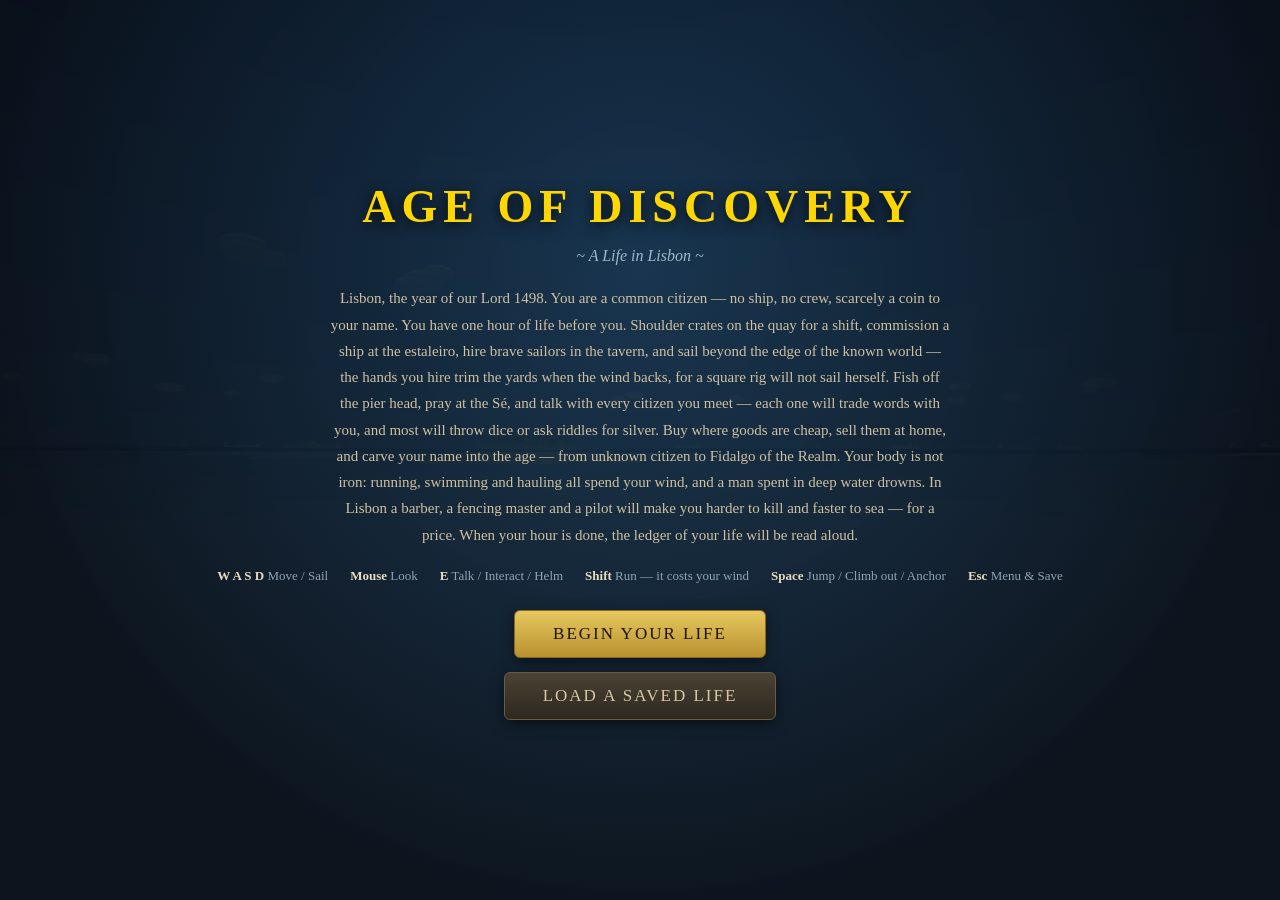
==== commit a182c17e: "Start-screen wording: the hired hands trim the yards" ====
--- a/age-of-discovery/index.html
+++ b/age-of-discovery/index.html
@@ -278,8 +278,8 @@
     Lisbon, the year of our Lord 1498. You are a common citizen &mdash; no ship, no crew,
     scarcely a coin to your name. You have one hour of life before you.
     Shoulder crates on the quay for a shift, commission a ship at the estaleiro, hire brave sailors
-    in the tavern, and sail beyond the edge of the known world &mdash; bracing the yards yourself
-    when the wind backs, for a square rig will not sail herself.
+    in the tavern, and sail beyond the edge of the known world &mdash; the hands you hire trim
+    the yards when the wind backs, for a square rig will not sail herself.
     Fish off the pier head, pray at the S&eacute;, and talk with every citizen you meet &mdash;
     each one will trade words with you, and most will throw dice or ask riddles for silver.
     Buy where goods are cheap, sell them at home, and carve your name into the age &mdash;
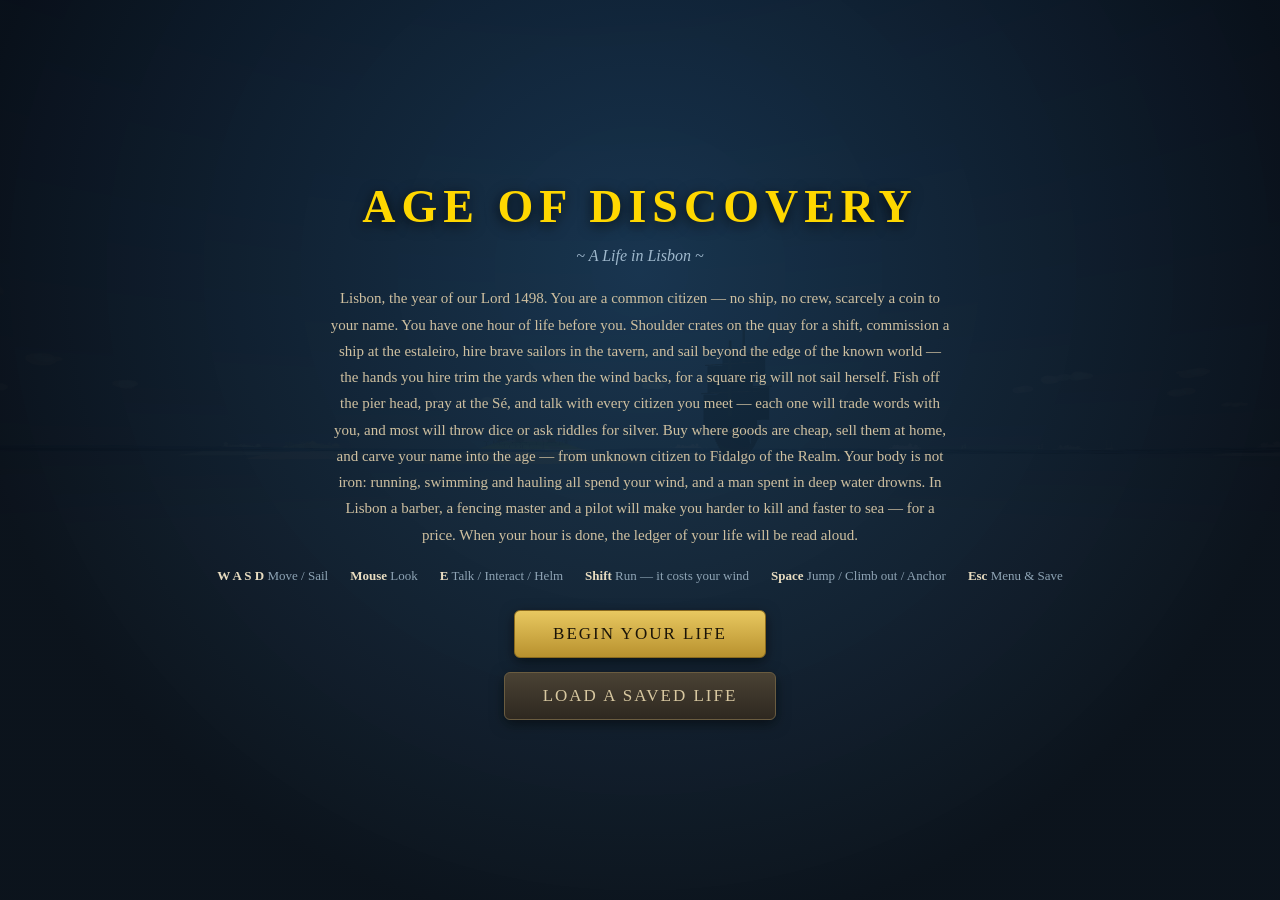
==== commit 8b9b64d8: "Arcade back button: auto-hide on timer, hover corner to show again" ====
--- a/age-of-discovery/index.html
+++ b/age-of-discovery/index.html
@@ -148,7 +148,10 @@
   #shiftLine .num { color: #ffd700; font-weight: bold; }
 </style>
 </head>
-<body>
+<body>
+<a id="arcadeBack" href="../" title="Back to Arcade" aria-label="Back to Arcade" style="position:fixed;top:14px;left:14px;z-index:999999;padding:11px 20px;border:1px solid #3d4c74;border-radius:999px;background:rgba(10,13,20,.9);color:#eef2fb;font:700 17px/1.2 system-ui,-apple-system,'Segoe UI',Roboto,sans-serif;text-decoration:none;box-shadow:0 3px 12px rgba(0,0,0,.5);transition:opacity .25s">&#8592; Arcade</a>
+<div id="arcadeHot" aria-hidden="true" style="position:fixed;top:0;left:0;width:140px;height:64px;z-index:999998"></div>
+<script>(function(){var a=document.getElementById('arcadeBack'),h=document.getElementById('arcadeHot');if(!a||!h)return;var t;function show(){clearTimeout(t);a.style.opacity='1';a.style.pointerEvents='auto';}function hide(){a.style.opacity='0';a.style.pointerEvents='none';}function later(){clearTimeout(t);t=setTimeout(hide,1500);}a.addEventListener('mouseenter',show);a.addEventListener('mouseleave',later);h.addEventListener('mouseenter',show);h.addEventListener('mouseleave',later);show();t=setTimeout(hide,4000);})();</script>
 <style>
   #dialog {
     position: fixed; left: 50%; bottom: 8%; transform: translateX(-50%);
